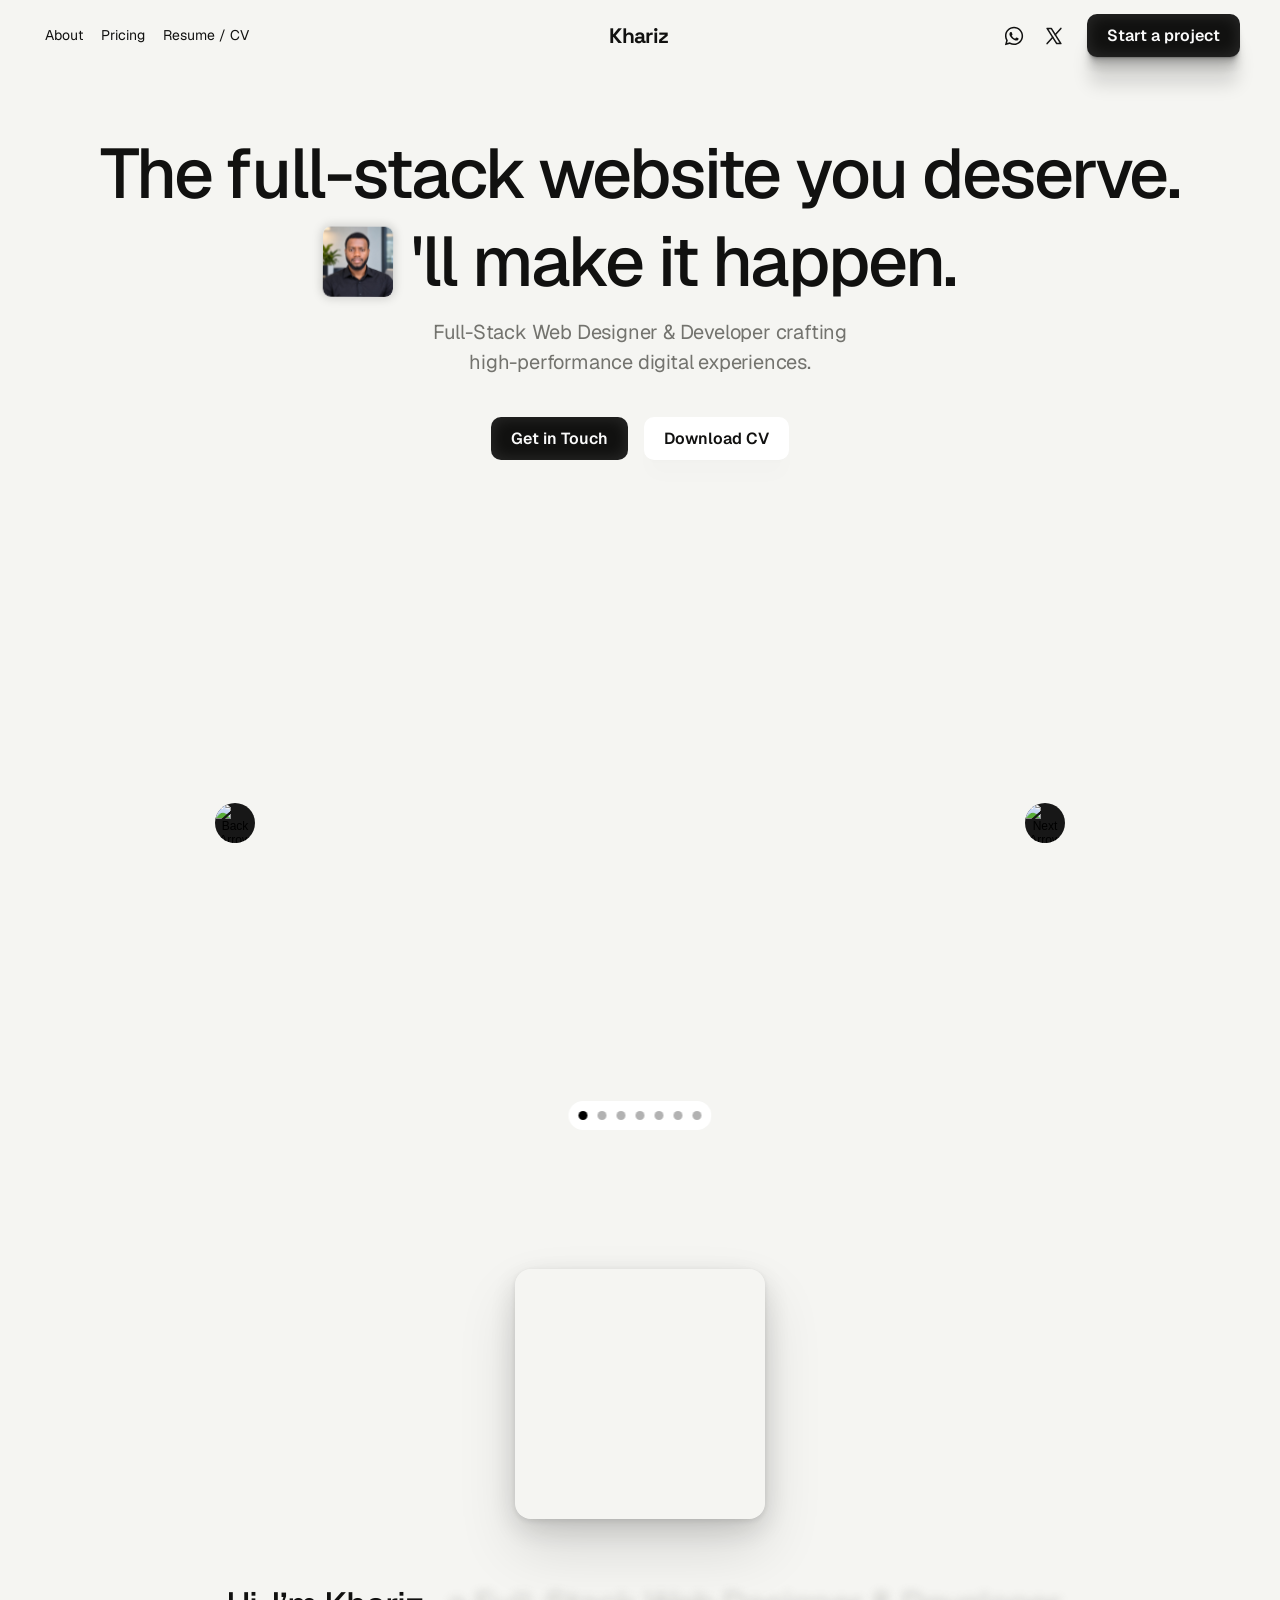
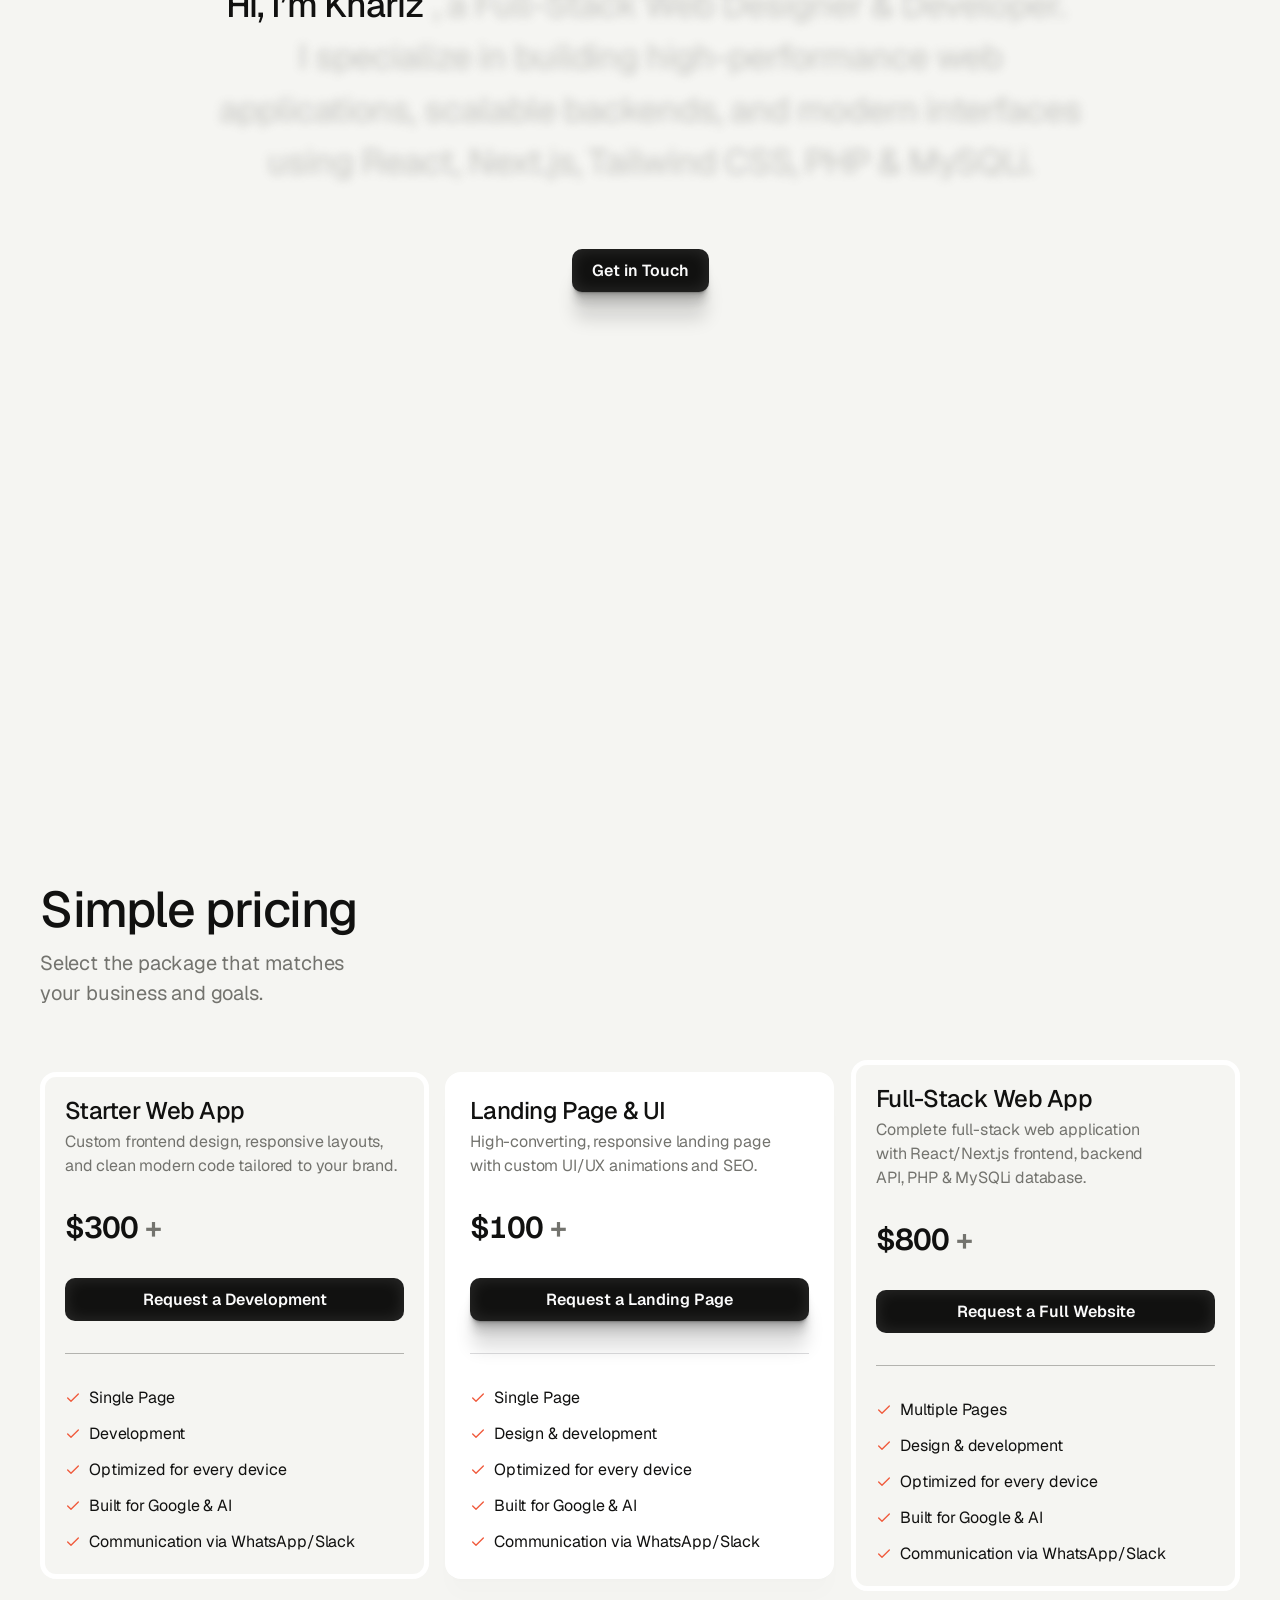
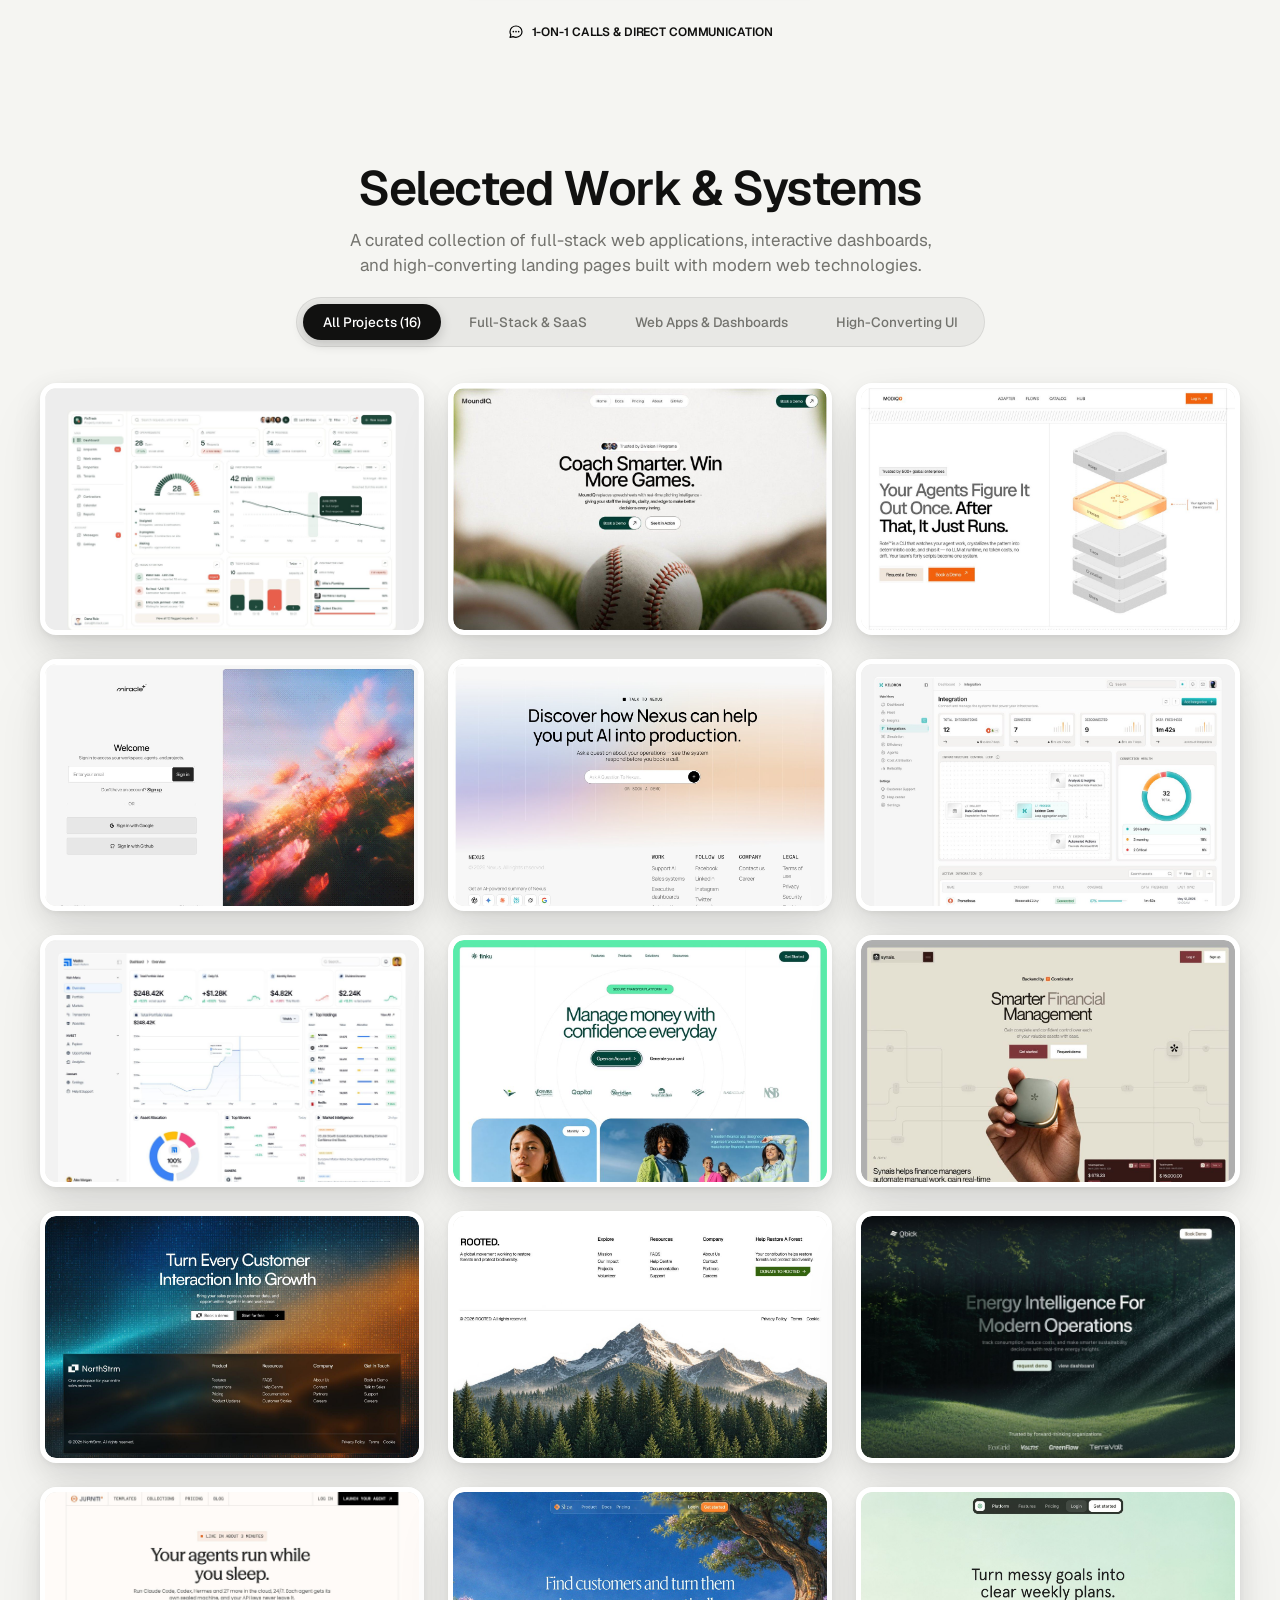
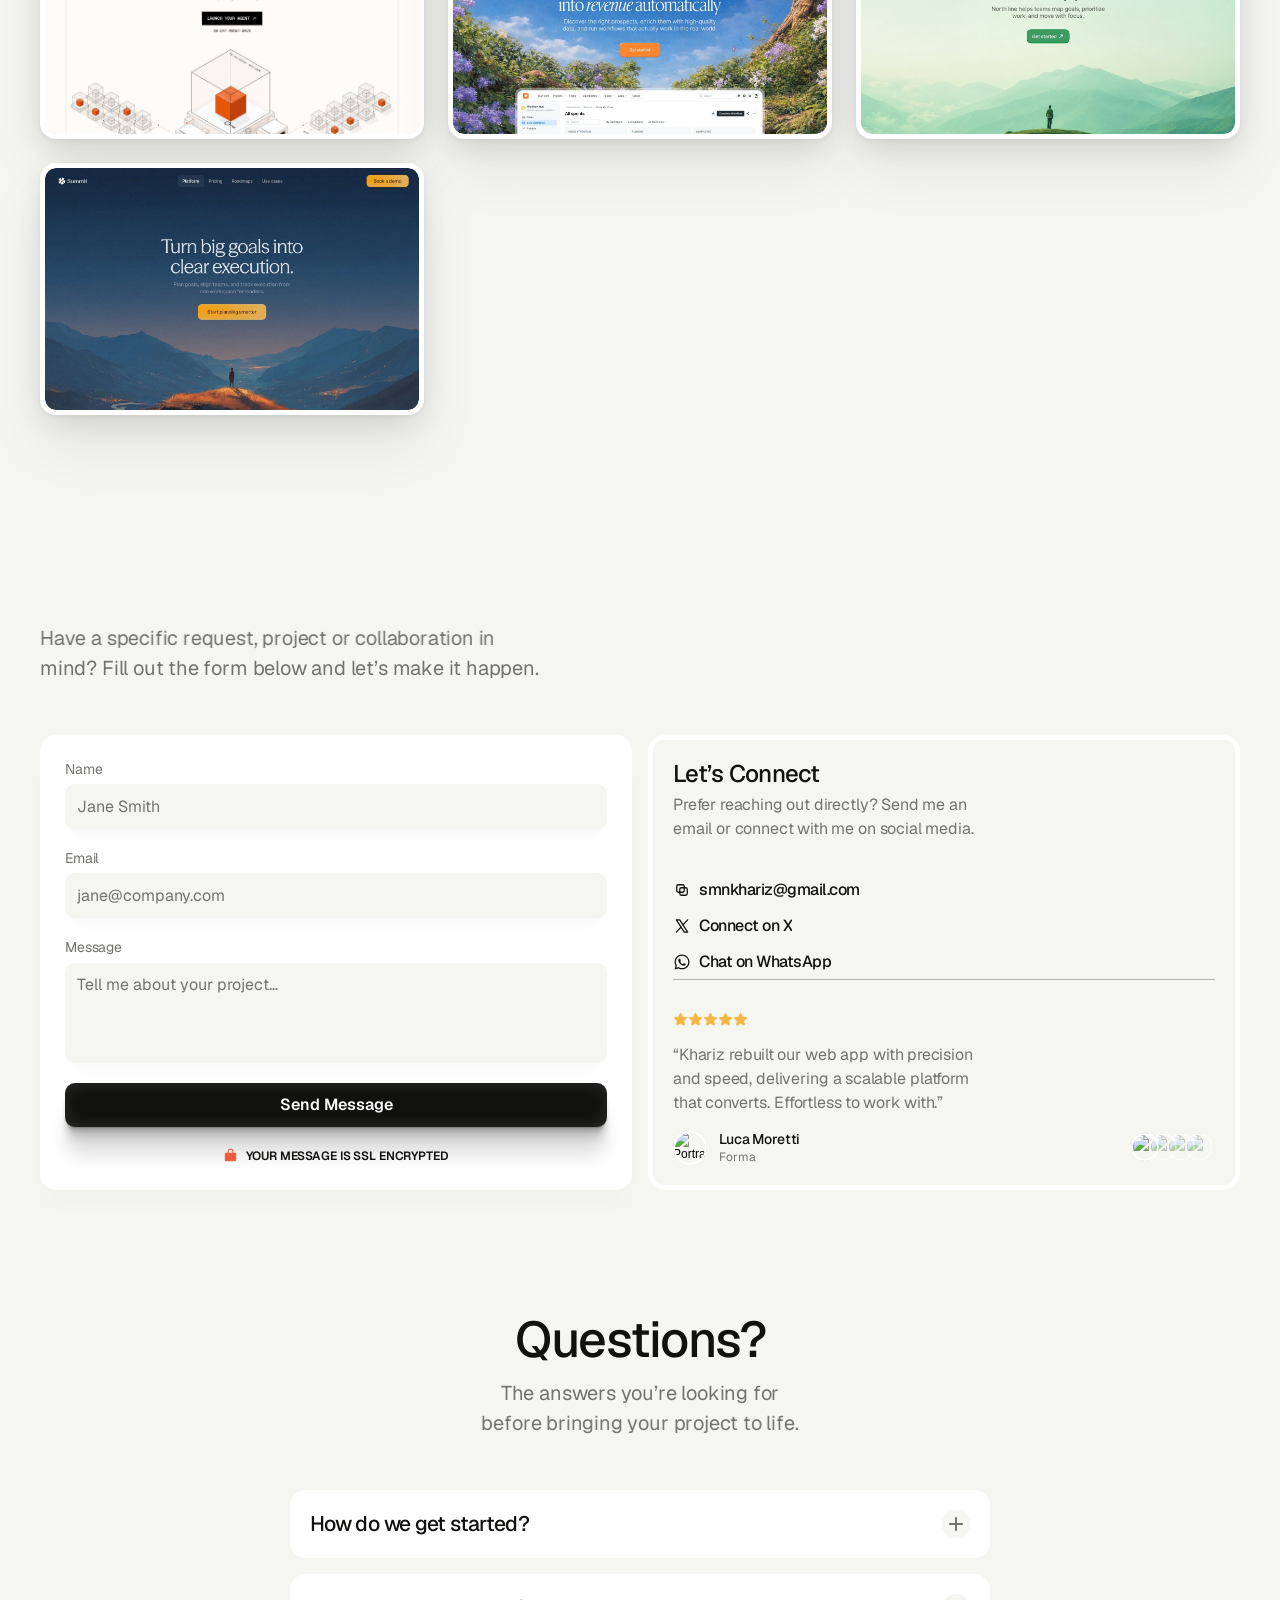
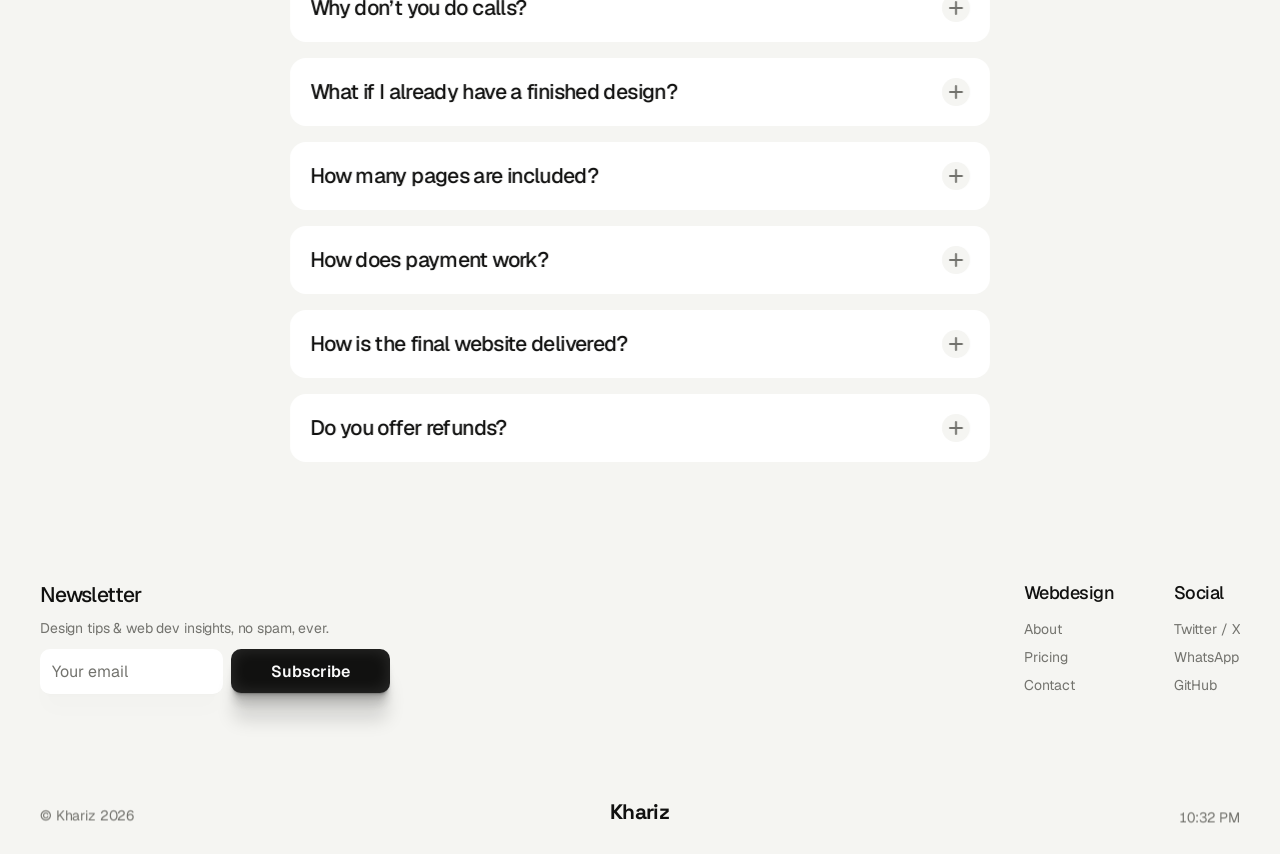
==== index.html @ aac55589 "first commit" ====
<!doctype html>

<!-- Made in Framer · framer.com ✨ -->

<!-- Published Sep 23, 2026, 8:51 PM UTC -->

<html lang="en" data-redirect-timezone="1" dir="ltr">

<head>

	<meta charset="utf-8">

	<meta name="viewport" content="width=device-width">

	<meta name="generator" content="Khariz Portfolio">

	<title>Full-Stack Web Designer &amp; Developer | Khariz</title>

    <link rel="canonical" href="https://khariz.dev/"><meta property="og:url" content="https://khariz.dev/"><meta name="description" content="Full-Stack Web Designer & Developer specializing in React, Next.js, Tailwind CSS, PHP & MySQLi. High-performance web applications and high-converting landing pages.">

    <meta name="framer-search-index" content="./assets/json/searchIndex-mHFibeVqpwba.json">

    <meta name="framer-search-index-fallback" content="./assets/json/searchIndex-3xZsLRuiJIgY.json">

    <link href="./assets/images/khariz/favicon.ico" rel="icon">

    <link href="./assets/images/khariz/favicon.ico" rel="icon">

    <link rel="apple-touch-icon" href="./assets/images/khariz/favicon_512x512.png">

    <!-- Open Graph -->

    <meta property="og:type" content="website">

    <meta property="og:title" content="Full-Stack Web Designer &amp; Developer | Khariz">

    <meta property="og:description" content="Full-Stack Web Designer &amp; Developer specializing in React, Next.js, Tailwind CSS, PHP &amp; MySQLi. High-performance web applications and high-converting landing pages.">

    <meta property="og:image" content="./assets/images/khariz/pfp.png">

    <!-- X -->

    <meta name="twitter:card" content="summary_large_image">

    <meta name="twitter:title" content="Full-Stack Web Designer &amp; Developer | Khariz">

    <meta name="twitter:description" content="Full-Stack Web Designer &amp; Developer specializing in React, Next.js, Tailwind CSS, PHP &amp; MySQLi. High-performance web applications and high-converting landing pages.">

    <meta name="twitter:image" content="./assets/images/khariz/pfp.png">

	

	

	<script>try{if(localStorage.getItem("__framer_force_showing_editorbar_since")){const n=document.createElement("link");n.rel="modulepreload";n.href="./assets/init.mjs";document.head.appendChild(n)}}catch(e){}</script>

	

	<!-- Start of headStart -->

    <!-- Snippet: TTaZMtsPC -->

<meta name="google-site-verification" content="J86d2kyRXOK9vuIJVSPlu_247EM6yenK8UdMlBudGwM">

<!-- SnippetEnd: TTaZMtsPC -->



    <!-- End of headStart -->

	

	<style data-framer-font-css>/* cyrillic-ext */

@font-face {

  font-family: 'Geist';

  font-style: italic;

  font-weight: 400;

  font-display: swap;

  src: url(./assets/fonts/gyB8hwUxId8gMEwZKFqHP7Tc.woff2) format('woff2');

  unicode-range: U+0460-052F, U+1C80-1C8A, U+20B4, U+2DE0-2DFF, U+A640-A69F, U+FE2E-FE2F;

}

/* cyrillic */

@font-face {

  font-family: 'Geist';

  font-style: italic;

  font-weight: 400;

  font-display: swap;

  src: url(./assets/fonts/gyB8hwUxId8gMEwZKFOHP7Tc.woff2) format('woff2');

  unicode-range: U+0301, U+0400-045F, U+0490-0491, U+04B0-04B1, U+2116;

}

/* vietnamese */

@font-face {

  font-family: 'Geist';

  font-style: italic;

  font-weight: 400;

  font-display: swap;

  src: url(./assets/fonts/gyB8hwUxId8gMEwZKFiHP7Tc.woff2) format('woff2');

  unicode-range: U+0102-0103, U+0110-0111, U+0128-0129, U+0168-0169, U+01A0-01A1, U+01AF-01B0, U+0300-0301, U+0303-0304, U+0308-0309, U+0323, U+0329, U+1EA0-1EF9, U+20AB;

}

/* latin-ext */

@font-face {

  font-family: 'Geist';

  font-style: italic;

  font-weight: 400;

  font-display: swap;

  src: url(./assets/fonts/gyB8hwUxId8gMEwZKFmHP7Tc.woff2) format('woff2');

  unicode-range: U+0100-02BA, U+02BD-02C5, U+02C7-02CC, U+02CE-02D7, U+02DD-02FF, U+0304, U+0308, U+0329, U+1D00-1DBF, U+1E00-1E9F, U+1EF2-1EFF, U+2020, U+20A0-20AB, U+20AD-20C0, U+2113, U+2C60-2C7F, U+A720-A7FF;

}

/* latin */

@font-face {

  font-family: 'Geist';

  font-style: italic;

  font-weight: 400;

  font-display: swap;

  src: url(./assets/fonts/gyB8hwUxId8gMEwZKFeHPw.woff2) format('woff2');

  unicode-range: U+0000-00FF, U+0131, U+0152-0153, U+02BB-02BC, U+02C6, U+02DA, U+02DC, U+0304, U+0308, U+0329, U+2000-206F, U+20AC, U+2122, U+2191, U+2193, U+2212, U+2215, U+FEFF, U+FFFD;

}

/* cyrillic-ext */

@font-face {

  font-family: 'Geist';

  font-style: italic;

  font-weight: 600;

  font-display: swap;

  src: url(./assets/fonts/gyB8hwUxId8gMEwZKFqHP7Tc.woff2) format('woff2');

  unicode-range: U+0460-052F, U+1C80-1C8A, U+20B4, U+2DE0-2DFF, U+A640-A69F, U+FE2E-FE2F;

}

/* cyrillic */

@font-face {

  font-family: 'Geist';

  font-style: italic;

  font-weight: 600;

  font-display: swap;

  src: url(./assets/fonts/gyB8hwUxId8gMEwZKFOHP7Tc.woff2) format('woff2');

  unicode-range: U+0301, U+0400-045F, U+0490-0491, U+04B0-04B1, U+2116;

}

/* vietnamese */

@font-face {

  font-family: 'Geist';

  font-style: italic;

  font-weight: 600;

  font-display: swap;

  src: url(./assets/fonts/gyB8hwUxId8gMEwZKFiHP7Tc.woff2) format('woff2');

  unicode-range: U+0102-0103, U+0110-0111, U+0128-0129, U+0168-0169, U+01A0-01A1, U+01AF-01B0, U+0300-0301, U+0303-0304, U+0308-0309, U+0323, U+0329, U+1EA0-1EF9, U+20AB;

}

/* latin-ext */

@font-face {

  font-family: 'Geist';

  font-style: italic;

  font-weight: 600;

  font-display: swap;

  src: url(./assets/fonts/gyB8hwUxId8gMEwZKFmHP7Tc.woff2) format('woff2');

  unicode-range: U+0100-02BA, U+02BD-02C5, U+02C7-02CC, U+02CE-02D7, U+02DD-02FF, U+0304, U+0308, U+0329, U+1D00-1DBF, U+1E00-1E9F, U+1EF2-1EFF, U+2020, U+20A0-20AB, U+20AD-20C0, U+2113, U+2C60-2C7F, U+A720-A7FF;

}

/* latin */

@font-face {

  font-family: 'Geist';

  font-style: italic;

  font-weight: 600;

  font-display: swap;

  src: url(./assets/fonts/gyB8hwUxId8gMEwZKFeHPw.woff2) format('woff2');

  unicode-range: U+0000-00FF, U+0131, U+0152-0153, U+02BB-02BC, U+02C6, U+02DA, U+02DC, U+0304, U+0308, U+0329, U+2000-206F, U+20AC, U+2122, U+2191, U+2193, U+2212, U+2215, U+FEFF, U+FFFD;

}

/* cyrillic-ext */

@font-face {

  font-family: 'Geist';

  font-style: normal;

  font-weight: 400;

  font-display: swap;

  src: url(./assets/fonts/gyByhwUxId8gMEwRGFWfOw.woff2) format('woff2');

  unicode-range: U+0460-052F, U+1C80-1C8A, U+20B4, U+2DE0-2DFF, U+A640-A69F, U+FE2E-FE2F;

}

/* cyrillic */

@font-face {

  font-family: 'Geist';

  font-style: normal;

  font-weight: 400;

  font-display: swap;

  src: url(./assets/fonts/gyByhwUxId8gMEwYGFWfOw.woff2) format('woff2');

  unicode-range: U+0301, U+0400-045F, U+0490-0491, U+04B0-04B1, U+2116;

}

/* vietnamese */

@font-face {

  font-family: 'Geist';

  font-style: normal;

  font-weight: 400;

  font-display: swap;

  src: url(./assets/fonts/gyByhwUxId8gMEwTGFWfOw.woff2) format('woff2');

  unicode-range: U+0102-0103, U+0110-0111, U+0128-0129, U+0168-0169, U+01A0-01A1, U+01AF-01B0, U+0300-0301, U+0303-0304, U+0308-0309, U+0323, U+0329, U+1EA0-1EF9, U+20AB;

}

/* latin-ext */

@font-face {

  font-family: 'Geist';

  font-style: normal;

  font-weight: 400;

  font-display: swap;

  src: url(./assets/fonts/gyByhwUxId8gMEwSGFWfOw.woff2) format('woff2');

  unicode-range: U+0100-02BA, U+02BD-02C5, U+02C7-02CC, U+02CE-02D7, U+02DD-02FF, U+0304, U+0308, U+0329, U+1D00-1DBF, U+1E00-1E9F, U+1EF2-1EFF, U+2020, U+20A0-20AB, U+20AD-20C0, U+2113, U+2C60-2C7F, U+A720-A7FF;

}

/* latin */

@font-face {

  font-family: 'Geist';

  font-style: normal;

  font-weight: 400;

  font-display: swap;

  src: url(./assets/fonts/gyByhwUxId8gMEwcGFU.woff2) format('woff2');

  unicode-range: U+0000-00FF, U+0131, U+0152-0153, U+02BB-02BC, U+02C6, U+02DA, U+02DC, U+0304, U+0308, U+0329, U+2000-206F, U+20AC, U+2122, U+2191, U+2193, U+2212, U+2215, U+FEFF, U+FFFD;

}

/* cyrillic-ext */

@font-face {

  font-family: 'Geist';

  font-style: normal;

  font-weight: 600;

  font-display: swap;

  src: url(./assets/fonts/gyByhwUxId8gMEwRGFWfOw.woff2) format('woff2');

  unicode-range: U+0460-052F, U+1C80-1C8A, U+20B4, U+2DE0-2DFF, U+A640-A69F, U+FE2E-FE2F;

}

/* cyrillic */

@font-face {

  font-family: 'Geist';

  font-style: normal;

  font-weight: 600;

  font-display: swap;

  src: url(./assets/fonts/gyByhwUxId8gMEwYGFWfOw.woff2) format('woff2');

  unicode-range: U+0301, U+0400-045F, U+0490-0491, U+04B0-04B1, U+2116;

}

/* vietnamese */

@font-face {

  font-family: 'Geist';

  font-style: normal;

  font-weight: 600;

  font-display: swap;

  src: url(./assets/fonts/gyByhwUxId8gMEwTGFWfOw.woff2) format('woff2');

  unicode-range: U+0102-0103, U+0110-0111, U+0128-0129, U+0168-0169, U+01A0-01A1, U+01AF-01B0, U+0300-0301, U+0303-0304, U+0308-0309, U+0323, U+0329, U+1EA0-1EF9, U+20AB;

}

/* latin-ext */

@font-face {

  font-family: 'Geist';

  font-style: normal;

  font-weight: 600;

  font-display: swap;

  src: url(./assets/fonts/gyByhwUxId8gMEwSGFWfOw.woff2) format('woff2');

  unicode-range: U+0100-02BA, U+02BD-02C5, U+02C7-02CC, U+02CE-02D7, U+02DD-02FF, U+0304, U+0308, U+0329, U+1D00-1DBF, U+1E00-1E9F, U+1EF2-1EFF, U+2020, U+20A0-20AB, U+20AD-20C0, U+2113, U+2C60-2C7F, U+A720-A7FF;

}

/* latin */

@font-face {

  font-family: 'Geist';

  font-style: normal;

  font-weight: 600;

  font-display: swap;

  src: url(./assets/fonts/gyByhwUxId8gMEwcGFU.woff2) format('woff2');

  unicode-range: U+0000-00FF, U+0131, U+0152-0153, U+02BB-02BC, U+02C6, U+02DA, U+02DC, U+0304, U+0308, U+0329, U+2000-206F, U+20AC, U+2122, U+2191, U+2193, U+2212, U+2215, U+FEFF, U+FFFD;

}

/* cyrillic-ext */

@font-face {

  font-family: 'Geist';

  font-style: italic;

  font-weight: 900;

  src: url(./assets/fonts/gyBjhwUxId8gMEwZAluvzlxA9ojEVKB52anV41AttA.woff2) format('woff2');

  unicode-range: U+0460-052F, U+1C80-1C8A, U+20B4, U+2DE0-2DFF, U+A640-A69F, U+FE2E-FE2F;

}

/* cyrillic */

@font-face {

  font-family: 'Geist';

  font-style: italic;

  font-weight: 900;

  src: url(./assets/fonts/gyBjhwUxId8gMEwZAluvzlxA9ojEVKB52anc41AttA.woff2) format('woff2');

  unicode-range: U+0301, U+0400-045F, U+0490-0491, U+04B0-04B1, U+2116;

}

/* vietnamese */

@font-face {

  font-family: 'Geist';

  font-style: italic;

  font-weight: 900;

  src: url(./assets/fonts/gyBjhwUxId8gMEwZAluvzlxA9ojEVKB52anX41AttA.woff2) format('woff2');

  unicode-range: U+0102-0103, U+0110-0111, U+0128-0129, U+0168-0169, U+01A0-01A1, U+01AF-01B0, U+0300-0301, U+0303-0304, U+0308-0309, U+0323, U+0329, U+1EA0-1EF9, U+20AB;

}

/* latin-ext */

@font-face {

  font-family: 'Geist';

  font-style: italic;

  font-weight: 900;

  src: url(./assets/fonts/gyBjhwUxId8gMEwZAluvzlxA9ojEVKB52anW41AttA.woff2) format('woff2');

  unicode-range: U+0100-02BA, U+02BD-02C5, U+02C7-02CC, U+02CE-02D7, U+02DD-02FF, U+0304, U+0308, U+0329, U+1D00-1DBF, U+1E00-1E9F, U+1EF2-1EFF, U+2020, U+20A0-20AB, U+20AD-20C0, U+2113, U+2C60-2C7F, U+A720-A7FF;

}

/* latin */

@font-face {

  font-family: 'Geist';

  font-style: italic;

  font-weight: 900;

  src: url(./assets/fonts/gyBjhwUxId8gMEwZAluvzlxA9ojEVKB52anY41A.woff2) format('woff2');

  unicode-range: U+0000-00FF, U+0131, U+0152-0153, U+02BB-02BC, U+02C6, U+02DA, U+02DC, U+0304, U+0308, U+0329, U+2000-206F, U+20AC, U+2122, U+2191, U+2193, U+2212, U+2215, U+FEFF, U+FFFD;

}

/* cyrillic-ext */

@font-face {

  font-family: 'Geist';

  font-style: normal;

  font-weight: 900;

  src: url(./assets/fonts/gyBhhwUxId8gMGYQMKR3pzfaWI_RNeQIl5na-1Q.woff2) format('woff2');

  unicode-range: U+0460-052F, U+1C80-1C8A, U+20B4, U+2DE0-2DFF, U+A640-A69F, U+FE2E-FE2F;

}

/* cyrillic */

@font-face {

  font-family: 'Geist';

  font-style: normal;

  font-weight: 900;

  src: url(./assets/fonts/gyBhhwUxId8gMGYQMKR3pzfaWI_RNeQInpna-1Q.woff2) format('woff2');

  unicode-range: U+0301, U+0400-045F, U+0490-0491, U+04B0-04B1, U+2116;

}

/* vietnamese */

@font-face {

  font-family: 'Geist';

  font-style: normal;

  font-weight: 900;

  src: url(./assets/fonts/gyBhhwUxId8gMGYQMKR3pzfaWI_RNeQIlZna-1Q.woff2) format('woff2');

  unicode-range: U+0102-0103, U+0110-0111, U+0128-0129, U+0168-0169, U+01A0-01A1, U+01AF-01B0, U+0300-0301, U+0303-0304, U+0308-0309, U+0323, U+0329, U+1EA0-1EF9, U+20AB;

}

/* latin-ext */

@font-face {

  font-family: 'Geist';

  font-style: normal;

  font-weight: 900;

  src: url(./assets/fonts/gyBhhwUxId8gMGYQMKR3pzfaWI_RNeQIlJna-1Q.woff2) format('woff2');

  unicode-range: U+0100-02BA, U+02BD-02C5, U+02C7-02CC, U+02CE-02D7, U+02DD-02FF, U+0304, U+0308, U+0329, U+1D00-1DBF, U+1E00-1E9F, U+1EF2-1EFF, U+2020, U+20A0-20AB, U+20AD-20C0, U+2113, U+2C60-2C7F, U+A720-A7FF;

}

/* latin */

@font-face {

  font-family: 'Geist';

  font-style: normal;

  font-weight: 900;

  src: url(./assets/fonts/gyBhhwUxId8gMGYQMKR3pzfaWI_RNeQImpna.woff2) format('woff2');

  unicode-range: U+0000-00FF, U+0131, U+0152-0153, U+02BB-02BC, U+02C6, U+02DA, U+02DC, U+0304, U+0308, U+0329, U+2000-206F, U+20AC, U+2122, U+2191, U+2193, U+2212, U+2215, U+FEFF, U+FFFD;

}



@font-face { font-family: "Geist"; src: url("./assets/fonts/gyBhhwUxId8gMGYQMKR3pzfaWI_RruM4mJPby1QNtA.woff2"); font-display: swap; font-style: normal; font-weight: 500 }

@font-face { font-family: "Geist"; src: url("./assets/fonts/gyBhhwUxId8gMGYQMKR3pzfaWI_Re-Q4mJPby1QNtA.woff2"); font-display: swap; font-style: normal; font-weight: 700 }

@font-face { font-family: "Geist"; src: url("./assets/fonts/gyBjhwUxId8gMEwZAluvzlxA9ojEVKA32Zna6VEdtKCL.woff2"); font-display: swap; font-style: italic; font-weight: 700 }

@font-face { font-family: "Geist"; src: url("./assets/fonts/gyBjhwUxId8gMEwZAluvzlxA9ojEVKDi3pna6VEdtKCL.woff2"); font-display: swap; font-style: italic; font-weight: 500 }

@font-face { font-family: "Inter"; src: url("./assets/fonts/5vvr9Vy74if2I6bQbJvbw7SY1pQ.woff2"); font-display: swap; font-style: normal; font-weight: 400; unicode-range: U+0460-052F, U+1C80-1C88, U+20B4, U+2DE0-2DFF, U+A640-A69F, U+FE2E-FE2F }

@font-face { font-family: "Inter"; src: url("./assets/fonts/EOr0mi4hNtlgWNn9if640EZzXCo.woff2"); font-display: swap; font-style: normal; font-weight: 400; unicode-range: U+0301, U+0400-045F, U+0490-0491, U+04B0-04B1, U+2116 }

@font-face { font-family: "Inter"; src: url("./assets/fonts/Y9k9QrlZAqio88Klkmbd8VoMQc.woff2"); font-display: swap; font-style: normal; font-weight: 400; unicode-range: U+1F00-1FFF }

@font-face { font-family: "Inter"; src: url("./assets/fonts/OYrD2tBIBPvoJXiIHnLoOXnY9M.woff2"); font-display: swap; font-style: normal; font-weight: 400; unicode-range: U+0370-03FF }

@font-face { font-family: "Inter"; src: url("./assets/fonts/JeYwfuaPfZHQhEG8U5gtPDZ7WQ.woff2"); font-display: swap; font-style: normal; font-weight: 400; unicode-range: U+0100-024F, U+0259, U+1E00-1EFF, U+2020, U+20A0-20AB, U+20AD-20CF, U+2113, U+2C60-2C7F, U+A720-A7FF }

@font-face { font-family: "Inter"; src: url("./assets/fonts/GrgcKwrN6d3Uz8EwcLHZxwEfC4.woff2"); font-display: swap; font-style: normal; font-weight: 400; unicode-range: U+0000-00FF, U+0131, U+0152-0153, U+02BB-02BC, U+02C6, U+02DA, U+02DC, U+2000-206F, U+2070, U+2074-207E, U+2080-208E, U+20AC, U+2122, U+2191, U+2193, U+2212, U+2215, U+FEFF, U+FFFD }

@font-face { font-family: "Inter"; src: url("./assets/fonts/b6Y37FthZeALduNqHicBT6FutY.woff2"); font-display: swap; font-style: normal; font-weight: 400; unicode-range: U+0102-0103, U+0110-0111, U+0128-0129, U+0168-0169, U+01A0-01A1, U+01AF-01B0, U+1EA0-1EF9, U+20AB }

@font-face { font-family: "Inter"; src: url("./assets/fonts/5A3Ce6C9YYmCjpQx9M4inSaKU.woff2"); font-display: swap; font-style: normal; font-weight: 500; unicode-range: U+0460-052F, U+1C80-1C88, U+20B4, U+2DE0-2DFF, U+A640-A69F, U+FE2E-FE2F }

@font-face { font-family: "Inter"; src: url("./assets/fonts/Qx95Xyt0Ka3SGhinnbXIGpEIyP4.woff2"); font-display: swap; font-style: normal; font-weight: 500; unicode-range: U+0301, U+0400-045F, U+0490-0491, U+04B0-04B1, U+2116 }

@font-face { font-family: "Inter"; src: url("./assets/fonts/6mJuEAguuIuMog10gGvH5d3cl8.woff2"); font-display: swap; font-style: normal; font-weight: 500; unicode-range: U+1F00-1FFF }

@font-face { font-family: "Inter"; src: url("./assets/fonts/xYYWaj7wCU5zSQH0eXvSaS19wo.woff2"); font-display: swap; font-style: normal; font-weight: 500; unicode-range: U+0370-03FF }

@font-face { font-family: "Inter"; src: url("./assets/fonts/otTaNuNpVK4RbdlT7zDDdKvQBA.woff2"); font-display: swap; font-style: normal; font-weight: 500; unicode-range: U+0100-024F, U+0259, U+1E00-1EFF, U+2020, U+20A0-20AB, U+20AD-20CF, U+2113, U+2C60-2C7F, U+A720-A7FF }

@font-face { font-family: "Inter"; src: url("./assets/fonts/UjlFhCnUjxhNfep4oYBPqnEssyo.woff2"); font-display: swap; font-style: normal; font-weight: 500; unicode-range: U+0000-00FF, U+0131, U+0152-0153, U+02BB-02BC, U+02C6, U+02DA, U+02DC, U+2000-206F, U+2070, U+2074-207E, U+2080-208E, U+20AC, U+2122, U+2191, U+2193, U+2212, U+2215, U+FEFF, U+FFFD }

@font-face { font-family: "Inter"; src: url("./assets/fonts/DolVirEGb34pEXEp8t8FQBSK4.woff2"); font-display: swap; font-style: normal; font-weight: 500; unicode-range: U+0102-0103, U+0110-0111, U+0128-0129, U+0168-0169, U+01A0-01A1, U+01AF-01B0, U+1EA0-1EF9, U+20AB }

@font-face { font-family: "Inter Variable"; src: url("./assets/fonts/FMAZXZOvzvP9daUF2pk7jeNQE.woff2"); font-display: swap; font-style: italic; font-weight: 400; unicode-range: U+0460-052F, U+1C80-1C88, U+20B4, U+2DE0-2DFF, U+A640-A69F, U+FE2E-FE2F }

@font-face { font-family: "Inter Variable"; src: url("./assets/fonts/XRXDXcGEcHEhj5vRoCcaNzLUII.woff2"); font-display: swap; font-style: italic; font-weight: 400; unicode-range: U+0301, U+0400-045F, U+0490-0491, U+04B0-04B1, U+2116 }

@font-face { font-family: "Inter Variable"; src: url("./assets/fonts/WL8JiibS9vHU7Cb3NGaJKioRjQ.woff2"); font-display: swap; font-style: italic; font-weight: 400; unicode-range: U+1F00-1FFF }

@font-face { font-family: "Inter Variable"; src: url("./assets/fonts/LfqxQLLXCFxnUuZS8fkv9AT0uI.woff2"); font-display: swap; font-style: italic; font-weight: 400; unicode-range: U+0370-03FF }

@font-face { font-family: "Inter Variable"; src: url("./assets/fonts/3IqofWpyruZr7Qc3kaedPmw7o.woff2"); font-display: swap; font-style: italic; font-weight: 400; unicode-range: U+0100-024F, U+0259, U+1E00-1EFF, U+2020, U+20A0-20AB, U+20AD-20CF, U+2113, U+2C60-2C7F, U+A720-A7FF }

@font-face { font-family: "Inter Variable"; src: url("./assets/fonts/N9O1YBTY0ROZrE0GiMsoMSyPbQ.woff2"); font-display: swap; font-style: italic; font-weight: 400; unicode-range: U+0000-00FF, U+0131, U+0152-0153, U+02BB-02BC, U+02C6, U+02DA, U+02DC, U+2000-206F, U+2070, U+2074-207E, U+2080-208E, U+20AC, U+2122, U+2191, U+2193, U+2212, U+2215, U+FEFF, U+FFFD }

@font-face { font-family: "Inter Variable"; src: url("./assets/fonts/Qpek1Wzh1dJ3f8j88Vebg4yC92w.woff2"); font-display: swap; font-style: italic; font-weight: 400; unicode-range: U+0102-0103, U+0110-0111, U+0128-0129, U+0168-0169, U+01A0-01A1, U+01AF-01B0, U+1EA0-1EF9, U+20AB }

@font-face { font-family: "Inter"; src: url("./assets/fonts/DpPBYI0sL4fYLgAkX8KXOPVt7c.woff2"); font-display: swap; font-style: normal; font-weight: 700; unicode-range: U+0460-052F, U+1C80-1C88, U+20B4, U+2DE0-2DFF, U+A640-A69F, U+FE2E-FE2F }

@font-face { font-family: "Inter"; src: url("./assets/fonts/4RAEQdEOrcnDkhHiiCbJOw92Lk.woff2"); font-display: swap; font-style: normal; font-weight: 700; unicode-range: U+0301, U+0400-045F, U+0490-0491, U+04B0-04B1, U+2116 }

@font-face { font-family: "Inter"; src: url("./assets/fonts/1K3W8DizY3v4emK8Mb08YHxTbs.woff2"); font-display: swap; font-style: normal; font-weight: 700; unicode-range: U+1F00-1FFF }

@font-face { font-family: "Inter"; src: url("./assets/fonts/tUSCtfYVM1I1IchuyCwz9gDdQ.woff2"); font-display: swap; font-style: normal; font-weight: 700; unicode-range: U+0370-03FF }

@font-face { font-family: "Inter"; src: url("./assets/fonts/VgYFWiwsAC5OYxAycRXXvhze58.woff2"); font-display: swap; font-style: normal; font-weight: 700; unicode-range: U+0100-024F, U+0259, U+1E00-1EFF, U+2020, U+20A0-20AB, U+20AD-20CF, U+2113, U+2C60-2C7F, U+A720-A7FF }

@font-face { font-family: "Inter"; src: url("./assets/fonts/syRNPWzAMIrcJ3wIlPIP43KjQs.woff2"); font-display: swap; font-style: normal; font-weight: 700; unicode-range: U+0000-00FF, U+0131, U+0152-0153, U+02BB-02BC, U+02C6, U+02DA, U+02DC, U+2000-206F, U+2070, U+2074-207E, U+2080-208E, U+20AC, U+2122, U+2191, U+2193, U+2212, U+2215, U+FEFF, U+FFFD }

@font-face { font-family: "Inter"; src: url("./assets/fonts/GIryZETIX4IFypco5pYZONKhJIo.woff2"); font-display: swap; font-style: normal; font-weight: 700; unicode-range: U+0102-0103, U+0110-0111, U+0128-0129, U+0168-0169, U+01A0-01A1, U+01AF-01B0, U+1EA0-1EF9, U+20AB }

@font-face { font-family: "Inter"; src: url("./assets/fonts/H89BbHkbHDzlxZzxi8uPzTsp90.woff2"); font-display: swap; font-style: italic; font-weight: 700; unicode-range: U+0460-052F, U+1C80-1C88, U+20B4, U+2DE0-2DFF, U+A640-A69F, U+FE2E-FE2F }

@font-face { font-family: "Inter"; src: url("./assets/fonts/u6gJwDuwB143kpNK1T1MDKDWkMc.woff2"); font-display: swap; font-style: italic; font-weight: 700; unicode-range: U+0301, U+0400-045F, U+0490-0491, U+04B0-04B1, U+2116 }

@font-face { font-family: "Inter"; src: url("./assets/fonts/43sJ6MfOPh1LCJt46OvyDuSbA6o.woff2"); font-display: swap; font-style: italic; font-weight: 700; unicode-range: U+1F00-1FFF }

@font-face { font-family: "Inter"; src: url("./assets/fonts/wccHG0r4gBDAIRhfHiOlq6oEkqw.woff2"); font-display: swap; font-style: italic; font-weight: 700; unicode-range: U+0370-03FF }

@font-face { font-family: "Inter"; src: url("./assets/fonts/WZ367JPwf9bRW6LdTHN8rXgSjw.woff2"); font-display: swap; font-style: italic; font-weight: 700; unicode-range: U+0100-024F, U+0259, U+1E00-1EFF, U+2020, U+20A0-20AB, U+20AD-20CF, U+2113, U+2C60-2C7F, U+A720-A7FF }

@font-face { font-family: "Inter"; src: url("./assets/fonts/ia3uin3hQWqDrVloC1zEtYHWw.woff2"); font-display: swap; font-style: italic; font-weight: 700; unicode-range: U+0000-00FF, U+0131, U+0152-0153, U+02BB-02BC, U+02C6, U+02DA, U+02DC, U+2000-206F, U+2070, U+2074-207E, U+2080-208E, U+20AC, U+2122, U+2191, U+2193, U+2212, U+2215, U+FEFF, U+FFFD }

@font-face { font-family: "Inter"; src: url("./assets/fonts/2A4Xx7CngadFGlVV4xrO06OBHY.woff2"); font-display: swap; font-style: italic; font-weight: 700; unicode-range: U+0102-0103, U+0110-0111, U+0128-0129, U+0168-0169, U+01A0-01A1, U+01AF-01B0, U+1EA0-1EF9, U+20AB }

@font-face { font-family: "Inter"; src: url("./assets/fonts/CfMzU8w2e7tHgF4T4rATMPuWosA.woff2"); font-display: swap; font-style: italic; font-weight: 400; unicode-range: U+0460-052F, U+1C80-1C88, U+20B4, U+2DE0-2DFF, U+A640-A69F, U+FE2E-FE2F }

@font-face { font-family: "Inter"; src: url("./assets/fonts/867QObYax8ANsfX4TGEVU9YiCM.woff2"); font-display: swap; font-style: italic; font-weight: 400; unicode-range: U+0301, U+0400-045F, U+0490-0491, U+04B0-04B1, U+2116 }

@font-face { font-family: "Inter"; src: url("./assets/fonts/Oyn2ZbENFdnW7mt2Lzjk1h9Zb9k.woff2"); font-display: swap; font-style: italic; font-weight: 400; unicode-range: U+1F00-1FFF }

@font-face { font-family: "Inter"; src: url("./assets/fonts/cdAe8hgZ1cMyLu9g005pAW3xMo.woff2"); font-display: swap; font-style: italic; font-weight: 400; unicode-range: U+0370-03FF }

@font-face { font-family: "Inter"; src: url("./assets/fonts/DOfvtmE1UplCq161m6Hj8CSQYg.woff2"); font-display: swap; font-style: italic; font-weight: 400; unicode-range: U+0100-024F, U+0259, U+1E00-1EFF, U+2020, U+20A0-20AB, U+20AD-20CF, U+2113, U+2C60-2C7F, U+A720-A7FF }

@font-face { font-family: "Inter"; src: url("./assets/fonts/pKRFNWFoZl77qYCAIp84lN1h944.woff2"); font-display: swap; font-style: italic; font-weight: 400; unicode-range: U+0000-00FF, U+0131, U+0152-0153, U+02BB-02BC, U+02C6, U+02DA, U+02DC, U+2000-206F, U+2070, U+2074-207E, U+2080-208E, U+20AC, U+2122, U+2191, U+2193, U+2212, U+2215, U+FEFF, U+FFFD }

@font-face { font-family: "Inter"; src: url("./assets/fonts/tKtBcDnBMevsEEJKdNGhhkLzYo.woff2"); font-display: swap; font-style: italic; font-weight: 400; unicode-range: U+0102-0103, U+0110-0111, U+0128-0129, U+0168-0169, U+01A0-01A1, U+01AF-01B0, U+1EA0-1EF9, U+20AB }

@font-face { font-family: "Geist Placeholder"; src: local("Arial"); ascent-override: 94.56%; descent-override: 27.76%; line-gap-override: 0.00%; size-adjust: 106.28% }

@font-face { font-family: "Inter Placeholder"; src: local("Arial"); ascent-override: 89.79%; descent-override: 22.36%; line-gap-override: 0.00%; size-adjust: 107.89% }

@font-face { font-family: "Inter Variable Placeholder"; src: local("Arial"); ascent-override: 89.79%; descent-override: 22.36%; line-gap-override: 0.00%; size-adjust: 107.89% }</style>

	<link href="https://fonts.gstatic.com" rel="preconnect" crossorigin>

    <link href="https://fonts.gstatic.com" rel="preconnect" crossorigin>

	

	<meta name="robots" content="max-image-preview:large"><style data-framer-breakpoint-css>@media(min-width: 1200px){.hidden-72rtr7{display:none!important}}@media(min-width: 810px) and (max-width: 1199.98px){.hidden-1crqgst{display:none!important}}@media(max-width: 809.98px){.hidden-1wa55qs{display:none!important}}@media(max-width: 809.98px){.hidden-183xdny{display:none!important}}@media(min-width: 810px) and (max-width: 1199.98px){.hidden-blz3iy{display:none!important}}@media(min-width: 1200px){.hidden-mdxz2t{display:none!important}}</style><style data-framer-css-ssr-minified data-framer-components="framer-lib-cursors-host framer-tJR2y framer-cGo9a PropertyOverrides framer-fEj7J framer-lib-combinedCSSRules framer-KLio4 framer-YnhV6 framer-slideshow-component framer-baxgR framer-QYJ03 framer-t65J3 framer-P6jGY framer-BogZJ framer-FCBgc framer-OdrmH framer-lib-form-plain-text-input framer-lib-form-boolean-input framer-xFqyn framer-yafMf framer-ww85R framer-QMsyA framer-0Vxuu framer-DqZHS framer-4rnSx framer-ab47M framer-GEXSi framer-7IWZO framer-HucwV framer-GEFRk framer-VAB8p framer-MZROA framer-EnbI5">html,body,#main{box-sizing:border-box;margin:0;padding:0}:root{-webkit-font-smoothing:antialiased;-moz-osx-font-smoothing:grayscale}*{box-sizing:border-box;-webkit-font-smoothing:inherit}h1,h2,h3,h4,h5,h6,p,figure{margin:0}body,input,textarea,select,button{font-family:sans-serif;font-size:12px}body{--token-6510e50e-f02f-481a-9908-6bd32d8c94ec:#f5f5f2;--token-360e7a9f-1c3f-4207-b20c-b47db9428e33:#fff;--token-31adf499-352a-4206-8797-2d572658ec93:#111110;--token-b1f612e5-8269-4352-9dbf-184947a5d1d0:#f5f5f2;--token-87e51368-19d0-4534-a76f-39c8a58bba3b:#fff;--token-a58dad6b-9ba1-40ae-af36-d1caa38da1bb:#111110;--token-94266e94-d5b5-4766-9ff1-293f92418bbc:#73736e;--token-62a1e93e-aaeb-49ff-b672-d9363ee13db4:#9b9b95;--token-822dc4f3-1aa6-49b1-9407-a5ac5d85d8e7:#e4e4df;--token-23658d5e-d41f-4f46-832d-ebc7943839bb:#ecece7;--token-cb1826ba-af99-45be-add1-2c60f4b0916c:#5f61f6;--token-d47256cf-7a26-416a-b172-076e377e93a2:#fff;--token-b2c74e9e-09c6-4c18-ac5f-277bbf7e949f:#f05a3c;--token-5fc4d865-a493-4926-93d1-0249cb0fbf6b:#6c72f6;--token-cf60c829-1f4d-48f7-b0ad-200fa1e178cb:#5f79a8;--token-8feef8fd-5bcc-48ab-b2a5-b5c26e1ec6a3:#6e8fb0;--token-4f8d7f82-e6bb-48d3-be42-1b6e9608bd7d:#4d63d8;--token-fd3a0def-5a9d-4eda-82e2-17b56b8f319e:#567089;--token-a5aa4fa6-5b70-4ab6-acb6-67429b6422b7:#f4b740;--token-720a1b81-3055-49cf-8a50-4dbb057fcd80:#3a7653;--token-6be17f70-5579-464e-98ef-8cfa2c9e352e:#fafafa;--token-ff580e80-7382-4f17-ae18-24f9b2b6f342:#b4b4b8;--token-ac2cedf8-b4cf-4b56-aeeb-5710bd8ca60c:#171717;--token-f15189a9-06bc-4171-8916-875e2d76fccb:#ffe6dd;--token-7ec295ff-372d-4050-ba2a-d52f68680193:#ffddd0;--framer-will-change-override:none}@supports (background:-webkit-named-image(i)) and (not (grid-template-rows:subgrid)){body{--framer-will-change-override:transform}}@supports (background:-webkit-named-image(i)) and (not (position-area:top right)){body{--framer-will-change-filter-override:filter}}[data-framer-component-type=Text] div div span,[data-framer-component-type=Text] a div span,[data-framer-component-type=Text] span span span,[data-framer-component-type=Text] p span span,[data-framer-component-type=Text] h1 span span,[data-framer-component-type=Text] h2 span span,[data-framer-component-type=Text] h3 span span,[data-framer-component-type=Text] h4 span span,[data-framer-component-type=Text] h5 span span,[data-framer-component-type=Text] h6 span span,[data-framer-component-type=Text] a{font-family:var(--font-family);font-style:var(--font-style);font-weight:min(calc(var(--framer-font-weight-increase,0) + var(--font-weight,400)), 900);color:var(--text-color);letter-spacing:var(--letter-spacing);font-size:var(--font-size);text-transform:var(--text-transform);--text-decoration:var(--framer-text-decoration-style,solid) var(--framer-text-decoration,none) var(--framer-text-decoration-color,currentcolor) var(--framer-text-decoration-thickness,auto);--text-decoration-skip-ink:var(--framer-text-decoration-skip-ink);--text-underline-offset:var(--framer-text-decoration-offset);line-height:var(--line-height);--font-family:var(--framer-font-family);--font-style:var(--framer-font-style);--font-weight:var(--framer-font-weight);--text-color:var(--framer-text-color);--letter-spacing:var(--framer-letter-spacing);--font-size:var(--framer-font-size);--text-transform:var(--framer-text-transform);--line-height:var(--framer-line-height)}@supports not (color:color(display-p3 1 1 1)){p.framer-text,div.framer-text,h1.framer-text,h2.framer-text,h3.framer-text,h4.framer-text,h5.framer-text,h6.framer-text,li.framer-text,ol.framer-text,ul.framer-text,span.framer-text:not([data-text-fill]){color:var(--framer-blockquote-text-color-rgb,var(--framer-blockquote-text-color,var(--framer-text-color-rgb,var(--framer-text-color,#000))));-webkit-text-stroke-color:var(--framer-text-stroke-color-rgb,var(--framer-text-stroke-color,initial))}mark.framer-text{background-color:var(--framer-blockquote-text-background-color-rgb,var(--framer-blockquote-text-background-color,var(--framer-text-background-color-rgb,var(--framer-text-background-color,initial))))}}@supports not (color:color(display-p3 1 1 1)){code.framer-text,code.framer-text span.framer-text:not([data-text-fill]){color:var(--framer-blockquote-text-color-rgb,var(--framer-blockquote-text-color,var(--framer-code-text-color-rgb,var(--framer-code-text-color,var(--framer-text-color-rgb,var(--framer-text-color,#000))))))}}@supports not (color:color(display-p3 1 1 1)){a.framer-text,span.framer-text[data-nested-link]{color:var(--framer-link-text-color-rgb,var(--framer-link-text-color,var(--framer-blockquote-text-color-rgb,var(--framer-blockquote-text-color,var(--framer-text-color-rgb,var(--framer-text-color,#000))))));background-color:var(--framer-link-text-background-color-rgb,var(--framer-link-text-background-color,initial));-webkit-text-decoration-color:var(--framer-link-text-decoration-color-rgb,var(--framer-link-text-decoration-color,var(--framer-text-decoration-color-rgb,var(--framer-text-decoration-color,currentcolor))));text-decoration-color:var(--framer-link-text-decoration-color-rgb,var(--framer-link-text-decoration-color,var(--framer-text-decoration-color-rgb,var(--framer-text-decoration-color,currentcolor))))}}@supports not (color:color(display-p3 1 1 1)){code.framer-text a.framer-text,code.framer-text a.framer-text span.framer-text:not([data-text-fill]),code.framer-text span.framer-text[data-nested-link],code.framer-text span.framer-text[data-nested-link] span.framer-text:not([data-text-fill]){color:var(--framer-link-text-color-rgb,var(--framer-link-text-color,var(--framer-blockquote-text-color-rgb,var(--framer-blockquote-text-color,var(--framer-code-text-color-rgb,var(--framer-code-text-color,var(--framer-text-color-rgb,var(--framer-text-color,#000))))))))}}@supports not (color:color(display-p3 1 1 1)){a.framer-text:hover,span.framer-text[data-nested-link]:hover{color:var(--framer-link-hover-text-color-rgb,var(--framer-link-hover-text-color,var(--framer-link-text-color-rgb,var(--framer-link-text-color,var(--framer-blockquote-text-color-rgb,var(--framer-blockquote-text-color,var(--framer-text-color-rgb,var(--framer-text-color,#000))))))));background-color:var(--framer-link-hover-text-background-color-rgb,var(--framer-link-hover-text-background-color,var(--framer-link-text-background-color-rgb,var(--framer-link-text-background-color,var(--framer-text-background-color-rgb,var(--framer-text-background-color,initial))))));-webkit-text-decoration-color:var(--framer-link-hover-text-decoration-color-rgb,var(--framer-link-hover-text-decoration-color,var(--framer-link-text-decoration-color-rgb,var(--framer-link-text-decoration-color,var(--framer-text-decoration-color-rgb,var(--framer-text-decoration-color,currentcolor))))));text-decoration-color:var(--framer-link-hover-text-decoration-color-rgb,var(--framer-link-hover-text-decoration-color,var(--framer-link-text-decoration-color-rgb,var(--framer-link-text-decoration-color,var(--framer-text-decoration-color-rgb,var(--framer-text-decoration-color,currentcolor))))))}}@supports not (color:color(display-p3 1 1 1)){code.framer-text a.framer-text:hover,code.framer-text span.framer-text[data-nested-link]:hover{color:var(--framer-link-hover-text-color-rgb,var(--framer-link-hover-text-color,var(--framer-link-text-color-rgb,var(--framer-link-text-color,var(--framer-blockquote-text-color-rgb,var(--framer-blockquote-text-color,var(--framer-code-text-color-rgb,var(--framer-code-text-color,var(--framer-text-color-rgb,var(--framer-text-color,#000))))))))))}}@supports not (color:color(display-p3 1 1 1)){a.framer-text[data-framer-page-link-current],span.framer-text[data-framer-page-link-current]{color:var(--framer-link-current-text-color-rgb,var(--framer-link-current-text-color,var(--framer-link-text-color-rgb,var(--framer-link-text-color,var(--framer-text-color-rgb,var(--framer-text-color,#000))))));background-color:var(--framer-link-current-text-background-color-rgb,var(--framer-link-current-text-background-color,var(--framer-link-text-background-color-rgb,var(--framer-link-text-background-color,var(--framer-text-background-color-rgb,var(--framer-text-background-color,initial))))));-webkit-text-decoration-color:var(--framer-link-current-text-decoration-color-rgb,var(--framer-link-current-text-decoration-color,var(--framer-link-text-decoration-color-rgb,var(--framer-link-text-decoration-color,var(--framer-text-decoration-color-rgb,var(--framer-text-decoration-color,currentcolor))))));text-decoration-color:var(--framer-link-current-text-decoration-color-rgb,var(--framer-link-current-text-decoration-color,var(--framer-link-text-decoration-color-rgb,var(--framer-link-text-decoration-color,var(--framer-text-decoration-color-rgb,var(--framer-text-decoration-color,currentcolor))))))}}@supports not (color:color(display-p3 1 1 1)){code.framer-text a.framer-text[data-framer-page-link-current],code.framer-text a.framer-text[data-framer-page-link-current] span.framer-text:not([data-text-fill]),code.framer-text span.framer-text[data-framer-page-link-current],code.framer-text span.framer-text[data-framer-page-link-current] span.framer-text:not([data-text-fill]){color:var(--framer-link-current-text-color-rgb,var(--framer-link-current-text-color,var(--framer-link-text-color-rgb,var(--framer-link-text-color,var(--framer-code-text-color-rgb,var(--framer-code-text-color,var(--framer-text-color-rgb,var(--framer-text-color,#000))))))));background-color:var(--framer-link-current-text-background-color-rgb,var(--framer-link-current-text-background-color,var(--framer-link-text-background-color-rgb,var(--framer-link-text-background-color,var(--framer-text-background-color-rgb,var(--framer-text-background-color,initial))))))}}@supports not (color:color(display-p3 1 1 1)){a.framer-text[data-framer-page-link-current]:hover,span.framer-text[data-framer-page-link-current]:hover{color:var(--framer-link-hover-text-color-rgb,var(--framer-link-hover-text-color,var(--framer-link-current-text-color-rgb,var(--framer-link-current-text-color,var(--framer-link-text-color-rgb,var(--framer-link-text-color,var(--framer-code-text-color-rgb,var(--framer-code-text-color,var(--framer-text-color-rgb,var(--framer-text-color,#000))))))))));background-color:var(--framer-link-hover-text-background-color-rgb,var(--framer-link-hover-text-background-color,var(--framer-link-current-text-background-color-rgb,var(--framer-link-current-text-background-color,var(--framer-link-text-background-color-rgb,var(--framer-link-text-background-color,initial))))));-webkit-text-decoration-color:var(--framer-link-hover-text-decoration-color-rgb,var(--framer-link-hover-text-decoration-color,var(--framer-link-current-text-decoration-color-rgb,var(--framer-link-current-text-decoration-color,var(--framer-link-text-decoration-color-rgb,var(--framer-link-text-decoration-color,var(--framer-text-decoration-color-rgb,var(--framer-text-decoration-color,currentcolor))))))));text-decoration-color:var(--framer-link-hover-text-decoration-color-rgb,var(--framer-link-hover-text-decoration-color,var(--framer-link-current-text-decoration-color-rgb,var(--framer-link-current-text-decoration-color,var(--framer-link-text-decoration-color-rgb,var(--framer-link-text-decoration-color,var(--framer-text-decoration-color-rgb,var(--framer-text-decoration-color,currentcolor))))))))}}@supports not (color:color(display-p3 1 1 1)){code.framer-text a.framer-text[data-framer-page-link-current]:hover,code.framer-text a.framer-text[data-framer-page-link-current]:hover span.framer-text:not([data-text-fill]),code.framer-text span.framer-text[data-framer-page-link-current]:hover,code.framer-text span.framer-text[data-framer-page-link-current]:hover span.framer-text:not([data-text-fill]){color:var(--framer-link-hover-text-color-rgb,var(--framer-link-hover-text-color,var(--framer-link-current-text-color-rgb,var(--framer-link-current-text-color,var(--framer-link-text-color-rgb,var(--framer-link-text-color,var(--framer-code-text-color-rgb,var(--framer-code-text-color,var(--framer-text-color-rgb,var(--framer-text-color,#000))))))))));background-color:var(--framer-link-hover-text-background-color-rgb,var(--framer-link-hover-text-background-color,var(--framer-link-current-text-background-color-rgb,var(--framer-link-current-text-background-color,var(--framer-link-text-background-color-rgb,var(--framer-link-text-background-color,initial))))))}}[data-framer-component-type=Stack]:not([data-framer-generated])>*,[data-framer-component-type=Stack]:not([data-framer-generated])>[data-framer-component-type],NavigationContainer [data-framer-component-type=NavigationContainer]>*,[data-framer-component-type=NavigationContainer]>[data-framer-component-type]{position:relative}@supports not (overflow:clip){:root{--overflow-clip-fallback:hidden}}@supports (background:-webkit-named-image(i)) and (not (contain-intrinsic-size:inherit)){div.framer-text,p.framer-text,h1.framer-text,h2.framer-text,h3.framer-text,h4.framer-text,h5.framer-text,h6.framer-text,ol.framer-text,ul.framer-text,li.framer-text,blockquote.framer-text,.framer-text.framer-image{display:var(--text-truncation-display-inline-for-safari-16,revert)}div.framer-text:after,p.framer-text:after,h1.framer-text:after,h2.framer-text:after,h3.framer-text:after,h4.framer-text:after,h5.framer-text:after,h6.framer-text:after,ol.framer-text:after,ul.framer-text:after,li.framer-text:after,blockquote.framer-text:after,.framer-text.framer-image:after{content:var(--text-truncation-line-break-for-safari-16);white-space:pre}.framer-text.framer-text-module,.framer-text.framer-table-wrapper{display:var(--text-truncation-display-none-for-safari-16,revert)}p.framer-text[data-text-fill]{display:var(--text-truncation-display-inline-for-safari-16,inline-block)}}@supports (corner-shape:superellipse(2)){:root{--one-if-corner-shape-supported:1}}.framer-cursor-none,.framer-cursor-none *{cursor:none!important}.framer-pointer-events-none,.framer-pointer-events-none *{pointer-events:none!important}.framer-tJR2y.framer-7tdumj,.framer-tJR2y .framer-7tdumj{display:block}.framer-tJR2y.framer-mdxz2t{background-color:var(--token-6510e50e-f02f-481a-9908-6bd32d8c94ec,#f5f5f2);height:min-content;overflow:var(--overflow-clip-fallback,clip);flex-flow:column;place-content:center flex-start;align-items:center;gap:0;width:100%;padding:0;display:flex;position:relative}.framer-tJR2y .framer-81740s{margin:0;background:0 0;flex-grow:1;width:0;height:0;margin-bottom:0;position:relative}.framer-tJR2y .framer-hhz9ck-container{height:auto;position:var(--framer-canvas-fixed-position,fixed);z-index:8;flex:none;order:1001;top:0;left:0;right:0}.framer-tJR2y .framer-3xet2j-container{flex:none;order:1002;width:100%;height:auto;position:relative}[data-layout-template=true]>#overlay{margin-bottom:0}.framer-cGo9a.framer-lux5qc,.framer-cGo9a .framer-lux5qc{display:block}.framer-cGo9a.framer-72rtr7{background-color:var(--token-6510e50e-f02f-481a-9908-6bd32d8c94ec);height:min-content;overflow:var(--overflow-clip-fallback,clip);flex-flow:column;place-content:center flex-start;align-items:center;gap:0;width:1200px;padding:0;display:flex;position:relative}.framer-cGo9a .framer-1cjc967{background-color:var(--token-6510e50e-f02f-481a-9908-6bd32d8c94ec,#f5f5f2);height:min-content;overflow:var(--overflow-clip-fallback,clip);flex-flow:column;flex:none;place-content:center;align-items:center;gap:0;width:100%;padding:0;display:flex;position:relative}.framer-cGo9a .framer-rpzizi{flex-flow:column;flex:none;place-content:center flex-start;align-items:center;gap:60px;width:100%;height:min-content;padding:130px 40px 0;display:flex;position:relative;overflow:visible}.framer-cGo9a .framer-y0iorz{z-index:1;flex-flow:column;flex:none;place-content:center;align-items:center;gap:100px;width:100%;max-width:1200px;height:min-content;padding:0;display:flex;position:relative;overflow:visible}.framer-cGo9a .framer-8ylmw5{flex-flow:column;flex:none;place-content:center;align-items:center;gap:40px;width:100%;height:min-content;padding:0;display:flex;position:relative;overflow:visible}.framer-cGo9a .framer-bdq7hh,.framer-cGo9a .framer-1b80zw4{flex-flow:column;flex:none;place-content:center;align-items:center;gap:12px;width:100%;height:min-content;padding:0;display:flex;position:relative;overflow:visible}.framer-cGo9a .framer-qnoix6-container,.framer-cGo9a .framer-sv0x3y-container,.framer-cGo9a .framer-z8jfey-container{flex:none;width:100%;height:auto;position:relative}.framer-cGo9a .framer-hbytco{--framer-link-text-color:#09f;--framer-link-text-decoration:underline;--framer-text-wrap-override:balance;will-change:var(--framer-will-change-effect-override,transform);flex:none;width:100%;max-width:500px;height:auto;position:relative}.framer-cGo9a .framer-1qz283g{will-change:var(--framer-will-change-effect-override,transform);flex-flow:row;flex:none;place-content:flex-start center;align-items:flex-start;gap:16px;width:100%;height:min-content;padding:0;display:flex;position:relative;overflow:visible}.framer-cGo9a .framer-cvegw7,.framer-cGo9a .framer-1rtwtfg{flex-flow:column;flex:none;place-content:center;align-items:center;gap:12px;width:min-content;height:min-content;padding:0;display:flex;position:relative;overflow:visible}.framer-cGo9a .framer-ly7ce-container,.framer-cGo9a .framer-iyvoa3-container,.framer-cGo9a .framer-1xr40nk-container,.framer-cGo9a .framer-1cmdtnh-container,.framer-cGo9a .framer-1llzpqe-container,.framer-cGo9a .framer-118jrnr-container{flex:none;width:auto;height:auto;position:relative}.framer-cGo9a .framer-xnz7px{z-index:1;flex-flow:row;flex:none;place-content:center;align-self:stretch;align-items:center;gap:10px;width:auto;height:min-content;padding:0;display:flex;position:relative;overflow:visible}.framer-cGo9a .framer-1q2819-container{aspect-ratio:1;flex:none;width:12px;height:auto;position:relative}.framer-cGo9a .framer-1r27f6l,.framer-cGo9a .framer-1wdz1e4{--framer-link-text-color:#09f;--framer-link-text-decoration:underline;--framer-text-wrap-override:balance;flex:none;width:auto;height:auto;position:relative}.framer-cGo9a .framer-1jp1xnw{height:min-content;overflow:var(--overflow-clip-fallback,clip);will-change:var(--framer-will-change-override,transform);border-radius:50px;flex-flow:row;flex:none;place-content:center;align-self:stretch;align-items:center;gap:8px;width:auto;padding:0;display:flex;position:relative}.framer-cGo9a .framer-1rcfnbs{height:min-content;overflow:var(--overflow-clip-fallback,clip);flex-flow:row;flex:none;place-content:center;align-items:center;gap:0;width:min-content;padding:0;display:flex;position:relative}.framer-cGo9a .framer-20464o,.framer-cGo9a .framer-1j91atc,.framer-cGo9a .framer-3dtfgi,.framer-cGo9a .framer-kt53w5,.framer-cGo9a .framer-gayjq5{--1m6trwb:1;--21h8s6:var(--token-a5aa4fa6-5b70-4ab6-acb6-67429b6422b7,#f4b740);--pgex8v:1.5;aspect-ratio:1;flex:none;width:15px;height:auto;position:relative}.framer-cGo9a .framer-10d50su{will-change:var(--framer-will-change-effect-override,transform);flex-flow:column;flex:none;place-content:center;align-items:center;gap:88px;width:100%;height:min-content;padding:0 0 45px;display:flex;position:relative;overflow:visible}.framer-cGo9a .framer-cik0f1-container,.framer-cGo9a .framer-1eso6hk-container{aspect-ratio:1.42857;flex:none;width:750px;height:auto;position:relative}.framer-cGo9a .framer-l0ohlq-container,.framer-cGo9a .framer-1cz0o7x-container,.framer-cGo9a .framer-1b7bad8-container,.framer-cGo9a .framer-f9etdc-container,.framer-cGo9a .framer-14xna8q-container,.framer-cGo9a .framer-1smwzy1-container,.framer-cGo9a .framer-1rzw33e-container{aspect-ratio:1.42857;width:300px;height:auto;position:relative}.framer-cGo9a .framer-lpkm0{height:1px;overflow:var(--overflow-clip-fallback,clip);z-index:-1;flex:none;width:100%;position:absolute;top:30px;left:0%}.framer-cGo9a .framer-cow7m3{flex-flow:column;flex:none;place-content:center flex-start;align-items:center;gap:60px;width:100%;height:min-content;padding:0 40px;display:flex;position:relative;overflow:visible}.framer-cGo9a .framer-myzbi0{flex-flow:column;flex:none;place-content:center flex-start;align-items:center;gap:52px;width:100%;max-width:1200px;height:150vh;padding:0;display:flex;position:relative;overflow:visible}.framer-cGo9a .framer-stwm9l{height:min-content;min-height:100vh;overflow:var(--overflow-clip-fallback,clip);z-index:1;flex-flow:column;flex:none;place-content:center;align-items:center;gap:60px;width:100%;padding:120px 0;display:flex;position:sticky;top:50px}.framer-cGo9a .framer-1wlcon4,.framer-cGo9a .framer-1nbqj77{flex-flow:column;flex:none;place-content:center;align-items:center;gap:40px;width:100%;max-width:1250px;height:min-content;padding:0;display:flex;position:relative;overflow:visible}.framer-cGo9a .framer-f05q4p-container{-webkit-user-select:none;user-select:none;aspect-ratio:1;flex:none;width:250px;height:auto;position:relative}.framer-cGo9a .framer-23xigz-container{aspect-ratio:1;width:250px;height:auto;position:relative}.framer-cGo9a .framer-1aqkfk6{flex-flow:column;flex:none;place-content:center;align-items:center;gap:60px;width:100%;height:min-content;padding:0;display:flex;position:relative;overflow:visible}.framer-cGo9a .framer-1e2hvys-container{flex:none;width:100%;max-width:80%;height:auto;position:relative}.framer-cGo9a .framer-mdiex5{flex-flow:row;flex:none;place-content:center;align-items:center;gap:40px;width:100%;height:min-content;padding:0;display:flex;position:relative;overflow:visible}.framer-cGo9a .framer-1vgdq39{height:min-content;overflow:var(--overflow-clip-fallback,clip);flex-flow:row;flex:none;place-content:center flex-end;align-items:center;gap:8px;width:121px;padding:0;display:flex;position:relative}.framer-cGo9a .framer-1jhvufz,.framer-cGo9a .framer-u8zv7r{--1m6trwb:1;--21h8s6:var(--token-b2c74e9e-09c6-4c18-ac5f-277bbf7e949f,#f05a3c);--pgex8v:1.7;aspect-ratio:1;flex:none;width:15px;height:auto;position:relative}.framer-cGo9a .framer-xb8uyn,.framer-cGo9a .framer-tz7tbs,.framer-cGo9a .framer-1o4rahb{--framer-link-text-color:#09f;--framer-link-text-decoration:underline;white-space:pre;flex:none;width:auto;height:auto;position:relative}.framer-cGo9a .framer-utdg0e{height:min-content;overflow:var(--overflow-clip-fallback,clip);flex-flow:row;flex:none;place-content:center;align-items:center;gap:8px;width:min-content;padding:0;display:flex;position:relative}.framer-cGo9a .framer-1pjxl6k{z-index:-1;flex:none;height:1px;position:absolute;top:170px;left:0;right:0}.framer-cGo9a .framer-1s5kka2{z-index:-1;flex:none;width:1120px;height:1px;position:absolute;bottom:130px;left:calc(50% - 560px)}.framer-cGo9a .framer-8945a9{height:min-content;overflow:var(--overflow-clip-fallback,clip);flex-flow:column;flex:none;place-content:center flex-start;align-items:center;gap:60px;width:100%;padding:0 40px 60px;scroll-margin-top:120px;display:flex;position:relative}.framer-cGo9a .framer-16m2g9x,.framer-cGo9a .framer-7p8a9z,.framer-cGo9a .framer-1w62yh1{flex-flow:column;flex:none;place-content:center;align-items:center;gap:52px;width:100%;max-width:1200px;height:min-content;padding:0;display:flex;position:relative;overflow:visible}.framer-cGo9a .framer-pkj4gr,.framer-cGo9a .framer-iih0ch{flex-flow:column;flex:none;place-content:flex-start center;align-items:flex-start;gap:8px;width:100%;height:min-content;padding:0;display:flex;position:relative;overflow:visible}.framer-cGo9a .framer-1j9ocl4,.framer-cGo9a .framer-o2gcjx,.framer-cGo9a .framer-1bhu6b0,.framer-cGo9a .framer-94hmu0{--framer-link-text-color:#09f;--framer-link-text-decoration:underline;white-space:pre-wrap;word-break:break-word;word-wrap:break-word;flex:none;width:100%;height:auto;position:relative}.framer-cGo9a .framer-1x9wm9z,.framer-cGo9a .framer-gluifz,.framer-cGo9a .framer-11d1yi5{--framer-link-text-color:#09f;--framer-link-text-decoration:underline;--framer-text-wrap-override:balance;flex:none;width:100%;max-width:500px;height:auto;position:relative}.framer-cGo9a .framer-4ebklp{flex-flow:column;flex:none;place-content:center;align-items:center;gap:32px;width:100%;max-width:1250px;height:min-content;padding:0;display:flex;position:relative;overflow:visible}.framer-cGo9a .framer-1dubv9v{flex-flow:row;flex:none;place-content:center;align-items:center;gap:16px;width:100%;height:min-content;padding:0;display:flex;position:relative;overflow:visible}.framer-cGo9a .framer-1rnzc84-container,.framer-cGo9a .framer-1q36e9n-container,.framer-cGo9a .framer-19abwnq-container,.framer-cGo9a .framer-dvsi2s-container,.framer-cGo9a .framer-1b163f8-container{flex:1 0 0;width:1px;height:auto;position:relative}.framer-cGo9a.framer-5d6v8h,.framer-cGo9a.framer-1kd94a4,.framer-cGo9a.framer-1hmwrse,.framer-cGo9a.framer-1gpdy6i,.framer-cGo9a.framer-1718ss5,.framer-cGo9a.framer-om1nos{-webkit-user-select:none;user-select:none;z-index:9;background-color:#1717178c;position:fixed;inset:0}.framer-cGo9a.framer-peei21-container,.framer-cGo9a.framer-g1eg2h-container{will-change:var(--framer-will-change-effect-override,transform);z-index:10;flex:none;width:420px;max-width:90%;height:auto;position:fixed;top:50%;left:50%;transform:translate(-50%,-50%)}.framer-cGo9a.framer-1qlrp86-container,.framer-cGo9a.framer-1wcz553-container,.framer-cGo9a.framer-1oqcqxr-container,.framer-cGo9a.framer-1xkdqjo-container{will-change:var(--framer-will-change-effect-override,transform);z-index:9;flex:none;width:420px;max-width:90%;height:auto;position:fixed;top:50%;left:50%;transform:translate(-50%,-50%)}.framer-cGo9a .framer-1bx7ryo{flex-flow:column;flex:none;place-content:center;align-items:center;gap:16px;width:100%;height:min-content;padding:0;display:flex;position:relative;overflow:visible}.framer-cGo9a .framer-d4kaiv{height:min-content;overflow:var(--overflow-clip-fallback,clip);flex-flow:row;flex:none;place-content:center;align-items:center;gap:16px;width:100%;padding:0;display:flex;position:relative}.framer-cGo9a .framer-mmtmi6{height:min-content;overflow:var(--overflow-clip-fallback,clip);flex-flow:row;flex:none;place-content:center;align-items:center;gap:8px;width:100%;padding:0;display:flex;position:relative}.framer-cGo9a .framer-vbd1xz{--1m6trwb:1;--21h8s6:var(--token-b2c74e9e-09c6-4c18-ac5f-277bbf7e949f,#f05a3c);--pgex8v:1.7;aspect-ratio:1;flex:none;width:16px;height:auto;position:relative}.framer-cGo9a .framer-4x6m9r{height:min-content;overflow:var(--overflow-clip-fallback,clip);flex-flow:column;flex:none;place-content:center flex-start;align-items:center;gap:60px;width:100%;padding:60px 40px;scroll-margin-top:70px;display:flex;position:relative}.framer-cGo9a .framer-rr8xfy{flex-flow:row;flex:none;place-content:flex-start center;align-items:flex-start;gap:16px;width:100%;max-width:1250px;height:min-content;padding:0;display:flex;position:relative;overflow:visible}.framer-cGo9a .framer-playyo{background-color:var(--token-360e7a9f-1c3f-4207-b20c-b47db9428e33,#fff);height:min-content;overflow:var(--overflow-clip-fallback,clip);will-change:var(--framer-will-change-override,transform);border-radius:16px;flex-flow:column;flex:1 0 0;place-content:flex-start;align-items:flex-start;gap:20px;width:1px;padding:25px;display:flex;position:relative;box-shadow:0 .796192px .796192px -.625px #00000003,0 2.41451px 2.41451px -1.25px #00000003,0 6.38265px 6.38265px -1.875px #00000003,0 20px 20px -2.5px #00000003}.framer-cGo9a .framer-1v3wveh,.framer-cGo9a .framer-udd5ap,.framer-cGo9a .framer-1c22x94{flex-flow:column;flex:none;place-content:flex-start;align-items:flex-start;gap:6px;width:100%;height:min-content;padding:0;display:flex;position:relative}.framer-cGo9a .framer-12rtrs2,.framer-cGo9a .framer-20s6zf,.framer-cGo9a .framer-joummu{white-space:pre-wrap;word-break:break-word;word-wrap:break-word;flex:none;width:100%;height:auto;position:relative}.framer-cGo9a .framer-1me9j2j,.framer-cGo9a .framer-uapqmg{--framer-input-background:var(--token-6510e50e-f02f-481a-9908-6bd32d8c94ec,#f5f5f2);--framer-input-border-radius-bottom-left:10px;--framer-input-border-radius-bottom-right:10px;--framer-input-border-radius-top-left:10px;--framer-input-border-radius-top-right:10px;--framer-input-box-shadow:0px .796192px .796192px -.625px #00000003, 0px 2.41451px 2.41451px -1.25px #00000003, 0px 6.38265px 6.38265px -1.875px #00000003, 0px 20px 20px -2.5px #00000003;--framer-input-focused-border-color:var(--token-94266e94-d5b5-4766-9ff1-293f92418bbc);--framer-input-focused-border-style:solid;--framer-input-focused-border-width:1px;--framer-input-font-color:var(--token-31adf499-352a-4206-8797-2d572658ec93);--framer-input-font-family:"Geist";--framer-input-font-letter-spacing:0em;--framer-input-font-line-height:1.2em;--framer-input-font-size:16px;--framer-input-font-weight:400;--framer-input-icon-mask-image:none;--framer-input-padding:12px;--framer-input-placeholder-color:var(--token-94266e94-d5b5-4766-9ff1-293f92418bbc);flex:none;width:100%;height:45px;position:relative}.framer-cGo9a .framer-wgimzw{--framer-input-background:var(--token-6510e50e-f02f-481a-9908-6bd32d8c94ec,#f5f5f2);--framer-input-border-radius-bottom-left:10px;--framer-input-border-radius-bottom-right:10px;--framer-input-border-radius-top-left:10px;--framer-input-border-radius-top-right:10px;--framer-input-box-shadow:0px .796192px .796192px -.625px #00000003, 0px 2.41451px 2.41451px -1.25px #00000003, 0px 6.38265px 6.38265px -1.875px #00000003, 0px 20px 20px -2.5px #00000003;--framer-input-focused-border-color:var(--token-94266e94-d5b5-4766-9ff1-293f92418bbc);--framer-input-focused-border-style:solid;--framer-input-focused-border-width:1px;--framer-input-font-color:var(--token-31adf499-352a-4206-8797-2d572658ec93);--framer-input-font-family:"Geist";--framer-input-font-letter-spacing:0em;--framer-input-font-line-height:1.2em;--framer-input-font-size:16px;--framer-input-font-weight:400;--framer-input-icon-mask-image:none;--framer-input-padding:12px;--framer-input-placeholder-color:var(--token-94266e94-d5b5-4766-9ff1-293f92418bbc);flex:none;width:100%;height:100px;position:relative}.framer-cGo9a .framer-6udi6n{cursor:pointer;flex-flow:row;flex:none;place-content:center flex-start;align-items:center;gap:8px;width:100%;height:min-content;padding:0;display:flex;position:relative}.framer-cGo9a .framer-qptseh{--framer-input-background:#0000000a;--framer-input-boolean-checked-background:var(--token-31adf499-352a-4206-8797-2d572658ec93);--framer-input-boolean-checked-border-color:var(--token-31adf499-352a-4206-8797-2d572658ec93);--framer-input-boolean-checked-border-style:solid;--framer-input-boolean-checked-border-width:1px;--framer-input-boolean-checked-transition:all .2s cubic-bezier(.44,0,.56,1) 0s;--framer-input-border-bottom-width:1px;--framer-input-border-color:var(--token-94266e94-d5b5-4766-9ff1-293f92418bbc);--framer-input-border-left-width:1px;--framer-input-border-radius-bottom-left:5px;--framer-input-border-radius-bottom-right:5px;--framer-input-border-radius-top-left:5px;--framer-input-border-radius-top-right:5px;--framer-input-border-right-width:1px;--framer-input-border-style:solid;--framer-input-border-top-width:1px;--framer-input-focused-border-color:#09f;--framer-input-focused-border-style:solid;--framer-input-focused-border-width:1px;--framer-input-icon-color:var(--token-6510e50e-f02f-481a-9908-6bd32d8c94ec);flex:none;width:16px;height:16px;position:relative}.framer-cGo9a .framer-g9i5qu{white-space:pre-wrap;word-break:break-word;word-wrap:break-word;flex:1 0 0;width:1px;height:auto;position:relative}.framer-cGo9a .framer-17zher0-container{flex:none;width:100%;height:44px;position:relative}.framer-cGo9a .framer-l2wlri{flex-flow:row;flex:none;place-content:center;align-items:center;gap:8px;width:100%;height:min-content;padding:0;display:flex;position:relative}.framer-cGo9a .framer-ujjh3i{--1m6trwb:1;--21h8s6:var(--token-b2c74e9e-09c6-4c18-ac5f-277bbf7e949f);--pgex8v:1.7;aspect-ratio:1;flex:none;width:15px;height:auto;position:relative}.framer-cGo9a .framer-1wmgoo5{white-space:pre;flex:none;width:auto;height:auto;position:relative}.framer-cGo9a .framer-5q9wbt{--border-bottom-width:5px;--border-color:var(--token-360e7a9f-1c3f-4207-b20c-b47db9428e33,#fff);--border-left-width:5px;--border-right-width:5px;--border-style:solid;--border-top-width:5px;background-color:var(--token-6510e50e-f02f-481a-9908-6bd32d8c94ec,#f5f5f2);height:auto;overflow:var(--overflow-clip-fallback,clip);will-change:var(--framer-will-change-override,transform);border-radius:16px;flex-flow:column;flex:1 0 0;place-content:center flex-start;align-self:stretch;align-items:center;gap:0;width:1px;padding:25px;display:flex;position:relative}.framer-cGo9a .framer-30izna{flex-flow:column;flex:1 0 0;place-content:flex-start;align-items:flex-start;gap:32px;width:100%;height:1px;padding:0;display:flex;position:relative;overflow:visible}.framer-cGo9a .framer-fnr3hb{height:min-content;overflow:var(--overflow-clip-fallback,clip);flex-flow:column;flex:none;place-content:center;align-items:center;gap:4px;width:100%;padding:0;display:flex;position:relative}.framer-cGo9a .framer-1pek2su{--framer-link-text-color:#09f;--framer-link-text-decoration:underline;--framer-text-wrap-override:balance;flex:none;width:100%;height:auto;position:relative}.framer-cGo9a .framer-1fmnx28{flex-flow:column;flex:none;place-content:flex-start;align-items:flex-start;gap:2px;width:100%;height:min-content;padding:0;display:flex;position:relative;overflow:visible}.framer-cGo9a .framer-kiw0i6{flex-flow:column;flex:1 0 0;place-content:flex-end;align-items:flex-end;gap:32px;width:100%;height:1px;padding:0;display:flex;position:relative;overflow:visible}.framer-cGo9a .framer-vn9tr{background-color:var(--token-94266e94-d5b5-4766-9ff1-293f92418bbc,#73736e);opacity:.5;height:1px;overflow:var(--overflow-clip-fallback,clip);flex:none;width:100%;position:relative}.framer-cGo9a .framer-2j849u{height:min-content;overflow:var(--overflow-clip-fallback,clip);flex-flow:column;flex:none;place-content:center flex-start;align-items:center;gap:60px;width:100%;padding:60px 40px;scroll-margin-top:150px;display:flex;position:relative}.framer-cGo9a .framer-sqebsy{height:min-content;overflow:var(--overflow-clip-fallback,clip);flex-flow:column;flex:none;place-content:center;align-items:center;gap:8px;width:100%;padding:0;display:flex;position:relative}.framer-cGo9a .framer-j6b4q1-container{flex:none;width:100%;max-width:700px;height:auto;position:relative}.framer-Y9V3N .framer-styles-preset-jlys82:not(.rich-text-wrapper),.framer-Y9V3N .framer-styles-preset-jlys82.rich-text-wrapper p{--framer-font-family:"Geist", "Geist Placeholder", sans-serif;--framer-font-family-bold:"Geist", "Geist Placeholder", sans-serif;--framer-font-family-bold-italic:"Geist", "Geist Placeholder", sans-serif;--framer-font-family-italic:"Geist", "Geist Placeholder", sans-serif;--framer-font-open-type-features:normal;--framer-font-size:20px;--framer-font-style:normal;--framer-font-style-bold:normal;--framer-font-style-bold-italic:italic;--framer-font-style-italic:italic;--framer-font-variation-axes:normal;--framer-font-weight:400;--framer-font-weight-bold:700;--framer-font-weight-bold-italic:700;--framer-font-weight-italic:400;--framer-letter-spacing:-.01em;--framer-line-height:1.5em;--framer-paragraph-spacing:20px;--framer-text-alignment:center;--framer-text-color:var(--token-94266e94-d5b5-4766-9ff1-293f92418bbc,#73736e);--framer-text-decoration:none;--framer-text-stroke-color:initial;--framer-text-stroke-width:initial;--framer-text-transform:none}.framer-k0YLL .framer-styles-preset-1uq2yv1:not(.rich-text-wrapper),.framer-k0YLL .framer-styles-preset-1uq2yv1.rich-text-wrapper p{--framer-font-family:"Geist", "Geist Placeholder", sans-serif;--framer-font-family-bold:"Geist Variable", "Geist Variable Placeholder", sans-serif;--framer-font-family-bold-italic:"Geist Variable", "Geist Variable Placeholder", sans-serif;--framer-font-family-italic:"Geist Variable", "Geist Variable Placeholder", sans-serif;--framer-font-open-type-features:normal;--framer-font-size:12px;--framer-font-style:normal;--framer-font-style-bold:normal;--framer-font-style-bold-italic:normal;--framer-font-style-italic:normal;--framer-font-variation-axes:normal;--framer-font-variation-axes-bold:"wght" 343;--framer-font-variation-axes-bold-italic:"wght" 343;--framer-font-variation-axes-italic:"wght" 343;--framer-font-weight:600;--framer-font-weight-bold:400;--framer-font-weight-bold-italic:400;--framer-font-weight-italic:400;--framer-letter-spacing:-.01em;--framer-line-height:1.5em;--framer-paragraph-spacing:20px;--framer-text-alignment:center;--framer-text-color:var(--token-31adf499-352a-4206-8797-2d572658ec93,#111110);--framer-text-decoration:none;--framer-text-stroke-color:initial;--framer-text-stroke-width:initial;--framer-text-transform:uppercase}.framer-HBB1Y .framer-styles-preset-atclvt:not(.rich-text-wrapper),.framer-HBB1Y .framer-styles-preset-atclvt.rich-text-wrapper h2{--framer-font-family:"Geist", "Geist Placeholder", sans-serif;--framer-font-family-bold:"Geist", "Geist Placeholder", sans-serif;--framer-font-family-bold-italic:"Geist", "Geist Placeholder", sans-serif;--framer-font-family-italic:"Geist", "Geist Placeholder", sans-serif;--framer-font-open-type-features:normal;--framer-font-size:50px;--framer-font-style:normal;--framer-font-style-bold:normal;--framer-font-style-bold-italic:italic;--framer-font-style-italic:italic;--framer-font-variation-axes:normal;--framer-font-weight:500;--framer-font-weight-bold:700;--framer-font-weight-bold-italic:700;--framer-font-weight-italic:500;--framer-letter-spacing:-.03em;--framer-line-height:1.2em;--framer-paragraph-spacing:0px;--framer-text-alignment:start;--framer-text-color:var(--token-31adf499-352a-4206-8797-2d572658ec93,#111110);--framer-text-decoration:none;--framer-text-stroke-color:initial;--framer-text-stroke-width:initial;--framer-text-transform:none}@media (max-width:1199px) and (min-width:810px){.framer-HBB1Y .framer-styles-preset-atclvt:not(.rich-text-wrapper),.framer-HBB1Y .framer-styles-preset-atclvt.rich-text-wrapper h2{--framer-font-family:"Geist", "Geist Placeholder", sans-serif;--framer-font-family-bold:"Geist", "Geist Placeholder", sans-serif;--framer-font-family-bold-italic:"Geist", "Geist Placeholder", sans-serif;--framer-font-family-italic:"Geist", "Geist Placeholder", sans-serif;--framer-font-open-type-features:normal;--framer-font-size:40px;--framer-font-style:normal;--framer-font-style-bold:normal;--framer-font-style-bold-italic:italic;--framer-font-style-italic:italic;--framer-font-variation-axes:normal;--framer-font-weight:500;--framer-font-weight-bold:700;--framer-font-weight-bold-italic:700;--framer-font-weight-italic:500;--framer-letter-spacing:-.03em;--framer-line-height:1.2em;--framer-paragraph-spacing:0px;--framer-text-alignment:start;--framer-text-color:var(--token-31adf499-352a-4206-8797-2d572658ec93,#111110);--framer-text-decoration:none;--framer-text-stroke-color:initial;--framer-text-stroke-width:initial;--framer-text-transform:none}}@media (max-width:809px) and (min-width:0){.framer-HBB1Y .framer-styles-preset-atclvt:not(.rich-text-wrapper),.framer-HBB1Y .framer-styles-preset-atclvt.rich-text-wrapper h2{--framer-font-family:"Geist", "Geist Placeholder", sans-serif;--framer-font-family-bold:"Geist", "Geist Placeholder", sans-serif;--framer-font-family-bold-italic:"Geist", "Geist Placeholder", sans-serif;--framer-font-family-italic:"Geist", "Geist Placeholder", sans-serif;--framer-font-open-type-features:normal;--framer-font-size:32px;--framer-font-style:normal;--framer-font-style-bold:normal;--framer-font-style-bold-italic:italic;--framer-font-style-italic:italic;--framer-font-variation-axes:normal;--framer-font-weight:500;--framer-font-weight-bold:700;--framer-font-weight-bold-italic:700;--framer-font-weight-italic:500;--framer-letter-spacing:-.03em;--framer-line-height:1.2em;--framer-paragraph-spacing:0px;--framer-text-alignment:start;--framer-text-color:var(--token-31adf499-352a-4206-8797-2d572658ec93,#111110);--framer-text-decoration:none;--framer-text-stroke-color:initial;--framer-text-stroke-width:initial;--framer-text-transform:none}}.framer-JXKCx .framer-styles-preset-1ma23lq:not(.rich-text-wrapper),.framer-JXKCx .framer-styles-preset-1ma23lq.rich-text-wrapper a{--framer-link-text-color:var(--token-31adf499-352a-4206-8797-2d572658ec93,#111110)}.framer-cGo9a[data-border=true]:after,.framer-cGo9a [data-border=true]:after{content:"";border-width:var(--border-top-width,0) var(--border-right-width,0) var(--border-bottom-width,0) var(--border-left-width,0);border-color:var(--border-color,none);border-style:var(--border-style,none);box-sizing:border-box;border-radius:inherit;corner-shape:inherit;pointer-events:none;width:100%;height:100%;position:absolute;top:0;left:0}@media (min-width:810px) and (max-width:1199.98px){.framer-cGo9a.framer-72rtr7{width:810px}.framer-cGo9a .framer-rpzizi{padding:130px 20px 0}.framer-cGo9a .framer-y0iorz,.framer-cGo9a .framer-myzbi0{max-width:1000px}.framer-cGo9a .framer-cik0f1-container{width:650px}.framer-cGo9a .framer-cow7m3{padding:0 20px}.framer-cGo9a .framer-stwm9l{gap:48px;padding:80px 0}.framer-cGo9a .framer-f05q4p-container{width:225px}.framer-cGo9a .framer-8945a9{padding:0 20px 40px}.framer-cGo9a .framer-16m2g9x,.framer-cGo9a .framer-7p8a9z,.framer-cGo9a .framer-1w62yh1{gap:40px;max-width:1000px}.framer-cGo9a .framer-sv0x3y-container{order:0}.framer-cGo9a .framer-d4kaiv{order:1}.framer-cGo9a .framer-4x6m9r,.framer-cGo9a .framer-2j849u{padding:40px 20px}.framer-cGo9a .framer-5q9wbt{gap:unset;justify-content:space-between}.framer-cGo9a .framer-30izna,.framer-cGo9a .framer-kiw0i6{flex:none;height:min-content}.framer-cGo9a .framer-j6b4q1-container{max-width:600px}}@media (max-width:809.98px){.framer-cGo9a.framer-72rtr7{width:390px}.framer-cGo9a .framer-rpzizi{padding:110px 20px 0}.framer-cGo9a .framer-y0iorz{gap:43px;max-width:500px}.framer-cGo9a .framer-1qz283g,.framer-cGo9a .framer-1dubv9v{flex-direction:column}.framer-cGo9a .framer-cvegw7,.framer-cGo9a .framer-ly7ce-container,.framer-cGo9a .framer-1rtwtfg,.framer-cGo9a .framer-iyvoa3-container,.framer-cGo9a .framer-1eso6hk-container{width:100%}.framer-cGo9a .framer-1jp1xnw{align-self:unset;width:100%}.framer-cGo9a .framer-10d50su{padding:0 0 50px}.framer-cGo9a .framer-cow7m3{padding:0 20px}.framer-cGo9a .framer-myzbi0{max-width:500px}.framer-cGo9a .framer-stwm9l{gap:48px;padding:80px 0;top:0}.framer-cGo9a .framer-f05q4p-container{width:200px}.framer-cGo9a .framer-1e2hvys-container{max-width:unset}.framer-cGo9a .framer-8945a9{padding:0 20px 40px}.framer-cGo9a .framer-16m2g9x,.framer-cGo9a .framer-7p8a9z,.framer-cGo9a .framer-1w62yh1{gap:40px;max-width:500px}.framer-cGo9a .framer-1rnzc84-container,.framer-cGo9a .framer-1q36e9n-container,.framer-cGo9a .framer-19abwnq-container,.framer-cGo9a .framer-playyo{flex:none;width:100%}.framer-cGo9a .framer-4x6m9r,.framer-cGo9a .framer-2j849u{padding:40px 20px}.framer-cGo9a .framer-rr8xfy{flex-direction:column;align-content:center;align-items:center;gap:24px}.framer-cGo9a .framer-5q9wbt{align-self:unset;flex:none;gap:27px;width:100%;height:min-content}.framer-cGo9a .framer-30izna,.framer-cGo9a .framer-kiw0i6{flex:none;height:min-content}}.ssr-variant{display:contents}.framer-fEj7J.framer-ll3o2n,.framer-fEj7J .framer-ll3o2n{display:block}.framer-fEj7J.framer-vcql83{flex-flow:column;place-content:center;align-items:center;gap:0;width:1200px;height:min-content;padding:0;display:flex;position:relative;overflow:visible}.framer-fEj7J .framer-1onzbh1,.framer-fEj7J .framer-gcqt0s,.framer-fEj7J .framer-tevxyj{flex-flow:row;flex:none;place-content:center;align-items:center;gap:12px;width:100%;height:min-content;padding:0;display:flex;position:relative;overflow:visible}.framer-fEj7J .framer-1cw2zqk,.framer-fEj7J .framer-vcujxp,.framer-fEj7J .framer-11z1w4,.framer-fEj7J .framer-h5b4j4{--framer-text-wrap-override:balance;flex:none;width:auto;height:auto;position:relative}.framer-fEj7J .framer-qakz7r{z-index:1;flex-flow:row;flex:none;place-content:center;align-items:center;gap:60px;width:min-content;height:min-content;padding:0;display:flex;position:absolute;top:50%;left:31%;overflow:visible}.framer-fEj7J .framer-cff368,.framer-fEj7J .framer-3kiunn,.framer-fEj7J .framer-qe9kz{white-space:pre;flex:none;width:auto;height:auto;position:relative}.framer-fEj7J .framer-sx2krg{z-index:1;flex-flow:row;flex:none;place-content:center;align-items:center;gap:60px;width:min-content;height:min-content;padding:0;display:flex;position:absolute;top:-1px;left:-38px;overflow:visible}.framer-fEj7J .framer-1wvfoqi{--framer-text-wrap:balance;white-space:pre;flex:none;width:auto;height:auto;position:relative}.framer-fEj7J .framer-13rybni{flex-flow:row;flex:none;place-content:center;align-items:center;gap:0;width:100%;height:min-content;padding:0;display:flex;position:relative;overflow:visible}.framer-fEj7J .framer-1nopady{cursor:pointer;height:49px;overflow:var(--overflow-clip-fallback,clip);will-change:var(--framer-will-change-effect-override,transform);z-index:1;flex:none;width:7px;text-decoration:none;position:absolute;top:calc(49.1429% - 24.5px);left:calc(27.3333% - 3.5px)}.framer-fEj7J .framer-1s48zl2{height:min-content;overflow:var(--overflow-clip-fallback,clip);will-change:var(--framer-will-change-override,transform);flex-flow:row;place-content:center;align-items:center;gap:6px;width:min-content;padding:8px 14px;display:flex;position:relative}.framer-fEj7J .framer-1bxkx61{flex-flow:row;flex:none;place-content:center;align-items:center;gap:0;width:min-content;height:min-content;padding:0;display:flex;position:relative;overflow:visible}.framer-fEj7J .framer-vfx2jl{--framer-text-wrap-override:balance;flex:none;width:546px;height:auto;position:relative}.framer-fEj7J.framer-v-1snek4b .framer-qakz7r,.framer-fEj7J.framer-v-1471gq3 .framer-qakz7r,.framer-fEj7J.framer-v-fuklfe .framer-qakz7r,.framer-fEj7J.framer-v-o3rpu6 .framer-qakz7r,.framer-fEj7J.framer-v-g55usr .framer-qakz7r,.framer-fEj7J.framer-v-mezy6b .framer-qakz7r,.framer-fEj7J.framer-v-12cti1i .framer-sx2krg,.framer-fEj7J.framer-v-tka2cm .framer-sx2krg,.framer-fEj7J.framer-v-1ji7hdv .framer-sx2krg{left:unset;top:unset;position:relative}.framer-fEj7J.framer-v-fuklfe .framer-1nopady{aspect-ratio:1;height:auto;left:unset;top:unset;z-index:2;width:70px;position:relative}.framer-fEj7J.framer-v-fuklfe .framer-h5b4j4{z-index:1}.framer-fEj7J.framer-v-17hn3ww.framer-vcql83,.framer-fEj7J.framer-v-o3rpu6.framer-vcql83,.framer-fEj7J.framer-v-g55usr.framer-vcql83,.framer-fEj7J.framer-v-mezy6b.framer-vcql83{width:810px}.framer-fEj7J.framer-v-17hn3ww .framer-1cw2zqk,.framer-fEj7J.framer-v-17hn3ww .framer-vcujxp,.framer-fEj7J.framer-v-17hn3ww .framer-11z1w4,.framer-fEj7J.framer-v-17hn3ww .framer-h5b4j4,.framer-fEj7J.framer-v-o3rpu6 .framer-1cw2zqk,.framer-fEj7J.framer-v-o3rpu6 .framer-vcujxp,.framer-fEj7J.framer-v-o3rpu6 .framer-11z1w4,.framer-fEj7J.framer-v-o3rpu6 .framer-h5b4j4,.framer-fEj7J.framer-v-g55usr .framer-1cw2zqk,.framer-fEj7J.framer-v-g55usr .framer-vcujxp,.framer-fEj7J.framer-v-g55usr .framer-11z1w4,.framer-fEj7J.framer-v-g55usr .framer-h5b4j4,.framer-fEj7J.framer-v-mezy6b .framer-1cw2zqk,.framer-fEj7J.framer-v-mezy6b .framer-vcujxp,.framer-fEj7J.framer-v-mezy6b .framer-11z1w4,.framer-fEj7J.framer-v-8s5hjz .framer-1cw2zqk,.framer-fEj7J.framer-v-8s5hjz .framer-h5b4j4,.framer-fEj7J.framer-v-12cti1i .framer-1cw2zqk,.framer-fEj7J.framer-v-12cti1i .framer-h5b4j4,.framer-fEj7J.framer-v-tka2cm .framer-1cw2zqk,.framer-fEj7J.framer-v-tka2cm .framer-h5b4j4,.framer-fEj7J.framer-v-1ji7hdv .framer-1cw2zqk{--framer-text-wrap:balance;white-space:pre}.framer-fEj7J.framer-v-17hn3ww .framer-1nopady,.framer-fEj7J.framer-v-o3rpu6 .framer-1nopady,.framer-fEj7J.framer-v-g55usr .framer-1nopady{height:39px;top:calc(49.2754% - 19.5px);left:calc(23.4568% - 3.5px)}.framer-fEj7J.framer-v-17hn3ww .framer-vfx2jl,.framer-fEj7J.framer-v-o3rpu6 .framer-vfx2jl,.framer-fEj7J.framer-v-g55usr .framer-vfx2jl,.framer-fEj7J.framer-v-mezy6b .framer-vfx2jl{--framer-text-wrap:balance;white-space:pre-wrap;word-break:break-word;word-wrap:break-word;width:432px}.framer-fEj7J.framer-v-mezy6b .framer-1nopady{aspect-ratio:1;height:auto;left:unset;top:unset;will-change:var(--framer-will-change-override,transform);z-index:2;width:60px;position:relative}.framer-fEj7J.framer-v-mezy6b .framer-h5b4j4,.framer-fEj7J.framer-v-1ji7hdv .framer-h5b4j4{--framer-text-wrap:balance;white-space:pre;z-index:1}.framer-fEj7J.framer-v-8s5hjz.framer-vcql83,.framer-fEj7J.framer-v-12cti1i.framer-vcql83,.framer-fEj7J.framer-v-tka2cm.framer-vcql83,.framer-fEj7J.framer-v-1ji7hdv.framer-vcql83{width:390px}.framer-fEj7J.framer-v-8s5hjz .framer-1nopady,.framer-fEj7J.framer-v-12cti1i .framer-1nopady,.framer-fEj7J.framer-v-tka2cm .framer-1nopady{height:39px;top:calc(49.1429% - 19.5px)}.framer-fEj7J.framer-v-8s5hjz .framer-vfx2jl,.framer-fEj7J.framer-v-12cti1i .framer-vfx2jl,.framer-fEj7J.framer-v-tka2cm .framer-vfx2jl,.framer-fEj7J.framer-v-1ji7hdv .framer-vfx2jl{--framer-text-wrap:balance;white-space:pre-wrap;word-break:break-word;word-wrap:break-word;width:182px}.framer-fEj7J.framer-v-1ji7hdv .framer-1nopady{aspect-ratio:1;height:auto;left:unset;top:unset;will-change:var(--framer-will-change-override,transform);z-index:2;width:50px;position:relative}.framer-v4GoM .framer-styles-preset-lapa16:not(.rich-text-wrapper),.framer-v4GoM .framer-styles-preset-lapa16.rich-text-wrapper h1{--framer-font-family:"Geist", "Geist Placeholder", sans-serif;--framer-font-family-bold:"Geist", "Geist Placeholder", sans-serif;--framer-font-family-bold-italic:"Geist", "Geist Placeholder", sans-serif;--framer-font-family-italic:"Geist", "Geist Placeholder", sans-serif;--framer-font-open-type-features:normal;--framer-font-size:70px;--framer-font-style:normal;--framer-font-style-bold:normal;--framer-font-style-bold-italic:italic;--framer-font-style-italic:italic;--framer-font-variation-axes:normal;--framer-font-weight:500;--framer-font-weight-bold:700;--framer-font-weight-bold-italic:700;--framer-font-weight-italic:500;--framer-letter-spacing:-.03em;--framer-line-height:1.25em;--framer-paragraph-spacing:0px;--framer-text-alignment:center;--framer-text-color:var(--token-31adf499-352a-4206-8797-2d572658ec93,#111110);--framer-text-decoration:none;--framer-text-stroke-color:initial;--framer-text-stroke-width:initial;--framer-text-transform:none}@media (max-width:1199px) and (min-width:810px){.framer-v4GoM .framer-styles-preset-lapa16:not(.rich-text-wrapper),.framer-v4GoM .framer-styles-preset-lapa16.rich-text-wrapper h1{--framer-font-family:"Geist", "Geist Placeholder", sans-serif;--framer-font-family-bold:"Geist", "Geist Placeholder", sans-serif;--framer-font-family-bold-italic:"Geist", "Geist Placeholder", sans-serif;--framer-font-family-italic:"Geist", "Geist Placeholder", sans-serif;--framer-font-open-type-features:normal;--framer-font-size:55px;--framer-font-style:normal;--framer-font-style-bold:normal;--framer-font-style-bold-italic:italic;--framer-font-style-italic:italic;--framer-font-variation-axes:normal;--framer-font-weight:500;--framer-font-weight-bold:700;--framer-font-weight-bold-italic:700;--framer-font-weight-italic:500;--framer-letter-spacing:-.03em;--framer-line-height:1.25em;--framer-paragraph-spacing:0px;--framer-text-alignment:center;--framer-text-color:var(--token-31adf499-352a-4206-8797-2d572658ec93,#111110);--framer-text-decoration:none;--framer-text-stroke-color:initial;--framer-text-stroke-width:initial;--framer-text-transform:none}}@media (max-width:809px) and (min-width:0){.framer-v4GoM .framer-styles-preset-lapa16:not(.rich-text-wrapper),.framer-v4GoM .framer-styles-preset-lapa16.rich-text-wrapper h1{--framer-font-family:"Geist", "Geist Placeholder", sans-serif;--framer-font-family-bold:"Geist", "Geist Placeholder", sans-serif;--framer-font-family-bold-italic:"Geist", "Geist Placeholder", sans-serif;--framer-font-family-italic:"Geist", "Geist Placeholder", sans-serif;--framer-font-open-type-features:normal;--framer-font-size:45px;--framer-font-style:normal;--framer-font-style-bold:normal;--framer-font-style-bold-italic:italic;--framer-font-style-italic:italic;--framer-font-variation-axes:normal;--framer-font-weight:500;--framer-font-weight-bold:700;--framer-font-weight-bold-italic:700;--framer-font-weight-italic:500;--framer-letter-spacing:-.03em;--framer-line-height:1.25em;--framer-paragraph-spacing:0px;--framer-text-alignment:center;--framer-text-color:var(--token-31adf499-352a-4206-8797-2d572658ec93,#111110);--framer-text-decoration:none;--framer-text-stroke-color:initial;--framer-text-stroke-width:initial;--framer-text-transform:none}}body{--framer-will-change-override:none}@supports (background:-webkit-named-image(i)) and (not (grid-template-rows:subgrid)){body{--framer-will-change-override:transform}}body{--framer-will-change-filter-override:none}@supports (background:-webkit-named-image(i)) and (not (position-area:top right)){body{--framer-will-change-filter-override:filter}}[data-framer-component-type]{position:absolute}[data-framer-component-type=Text]{cursor:inherit}[data-framer-component-text-autosized] *{white-space:pre}[data-framer-component-type=Text]>*{text-align:var(--framer-text-alignment,start)}[data-framer-component-type=Text] span span,[data-framer-component-type=Text] p span,[data-framer-component-type=Text] h1 span,[data-framer-component-type=Text] h2 span,[data-framer-component-type=Text] h3 span,[data-framer-component-type=Text] h4 span,[data-framer-component-type=Text] h5 span,[data-framer-component-type=Text] h6 span{display:block}[data-framer-component-type=Text] span span span,[data-framer-component-type=Text] p span span,[data-framer-component-type=Text] h1 span span,[data-framer-component-type=Text] h2 span span,[data-framer-component-type=Text] h3 span span,[data-framer-component-type=Text] h4 span span,[data-framer-component-type=Text] h5 span span,[data-framer-component-type=Text] h6 span span{display:unset}[data-framer-component-type=Text] div div span,[data-framer-component-type=Text] a div span,[data-framer-component-type=Text] span span span,[data-framer-component-type=Text] p span span,[data-framer-component-type=Text] h1 span span,[data-framer-component-type=Text] h2 span span,[data-framer-component-type=Text] h3 span span,[data-framer-component-type=Text] h4 span span,[data-framer-component-type=Text] h5 span span,[data-framer-component-type=Text] h6 span span,[data-framer-component-type=Text] a{font-family:var(--font-family);font-style:var(--font-style);font-weight:min(calc(var(--framer-font-weight-increase,0) + var(--font-weight,400)), 900);color:var(--text-color);letter-spacing:var(--letter-spacing);font-size:var(--font-size);text-transform:var(--text-transform);--text-decoration:var(--framer-text-decoration-style,solid) var(--framer-text-decoration,none) var(--framer-text-decoration-color,currentcolor) var(--framer-text-decoration-thickness,auto);--text-decoration-skip-ink:var(--framer-text-decoration-skip-ink);--text-underline-offset:var(--framer-text-decoration-offset);line-height:var(--line-height);--font-family:var(--framer-font-family);--font-style:var(--framer-font-style);--font-weight:var(--framer-font-weight);--text-color:var(--framer-text-color);--letter-spacing:var(--framer-letter-spacing);--font-size:var(--framer-font-size);--text-transform:var(--framer-text-transform);--line-height:var(--framer-line-height)}[data-framer-component-type=Text] a,[data-framer-component-type=Text] a div span,[data-framer-component-type=Text] a span span span,[data-framer-component-type=Text] a p span span,[data-framer-component-type=Text] a h1 span span,[data-framer-component-type=Text] a h2 span span,[data-framer-component-type=Text] a h3 span span,[data-framer-component-type=Text] a h4 span span,[data-framer-component-type=Text] a h5 span span,[data-framer-component-type=Text] a h6 span span{--font-family:var(--framer-link-font-family,var(--framer-font-family));--font-style:var(--framer-link-font-style,var(--framer-font-style));--font-weight:var(--framer-link-font-weight,var(--framer-font-weight));--text-color:var(--framer-link-text-color,var(--framer-text-color));--font-size:var(--framer-link-font-size,var(--framer-font-size));--text-transform:var(--framer-link-text-transform,var(--framer-text-transform));--text-decoration:var(--framer-link-text-decoration-style,var(--framer-text-decoration-style,solid)) var(--framer-link-text-decoration,var(--framer-text-decoration,none)) var(--framer-link-text-decoration-color,var(--framer-text-decoration-color,currentcolor)) var(--framer-link-text-decoration-thickness,var(--framer-text-decoration-thickness,auto));--text-decoration-skip-ink:var(--framer-link-text-decoration-skip-ink,var(--framer-text-decoration-skip-ink));--text-underline-offset:var(--framer-link-text-decoration-offset,var(--framer-text-decoration-offset))}[data-framer-component-type=Text] a:hover,[data-framer-component-type=Text] a div span:hover,[data-framer-component-type=Text] a span span span:hover,[data-framer-component-type=Text] a p span span:hover,[data-framer-component-type=Text] a h1 span span:hover,[data-framer-component-type=Text] a h2 span span:hover,[data-framer-component-type=Text] a h3 span span:hover,[data-framer-component-type=Text] a h4 span span:hover,[data-framer-component-type=Text] a h5 span span:hover,[data-framer-component-type=Text] a h6 span span:hover{--font-family:var(--framer-link-hover-font-family,var(--framer-link-font-family,var(--framer-font-family)));--font-style:var(--framer-link-hover-font-style,var(--framer-link-font-style,var(--framer-font-style)));--font-weight:var(--framer-link-hover-font-weight,var(--framer-link-font-weight,var(--framer-font-weight)));--text-color:var(--framer-link-hover-text-color,var(--framer-link-text-color,var(--framer-text-color)));--font-size:var(--framer-link-hover-font-size,var(--framer-link-font-size,var(--framer-font-size)));--text-transform:var(--framer-link-hover-text-transform,var(--framer-link-text-transform,var(--framer-text-transform)));--text-decoration:var(--framer-link-hover-text-decoration-style,var(--framer-link-text-decoration-style,var(--framer-text-decoration-style,solid))) var(--framer-link-hover-text-decoration,var(--framer-link-text-decoration,var(--framer-text-decoration,none))) var(--framer-link-hover-text-decoration-color,var(--framer-link-text-decoration-color,var(--framer-text-decoration-color,currentcolor))) var(--framer-link-hover-text-decoration-thickness,var(--framer-link-text-decoration-thickness,var(--framer-text-decoration-thickness,auto)));--text-decoration-skip-ink:var(--framer-link-hover-text-decoration-skip-ink,var(--framer-link-text-decoration-skip-ink,var(--framer-text-decoration-skip-ink)));--text-underline-offset:var(--framer-link-hover-text-decoration-offset,var(--framer-link-text-decoration-offset,var(--framer-text-decoration-offset)))}[data-framer-component-type=Text].isCurrent a,[data-framer-component-type=Text].isCurrent a div span,[data-framer-component-type=Text].isCurrent a span span span,[data-framer-component-type=Text].isCurrent a p span span,[data-framer-component-type=Text].isCurrent a h1 span span,[data-framer-component-type=Text].isCurrent a h2 span span,[data-framer-component-type=Text].isCurrent a h3 span span,[data-framer-component-type=Text].isCurrent a h4 span span,[data-framer-component-type=Text].isCurrent a h5 span span,[data-framer-component-type=Text].isCurrent a h6 span span{--font-family:var(--framer-link-current-font-family,var(--framer-link-font-family,var(--framer-font-family)));--font-style:var(--framer-link-current-font-style,var(--framer-link-font-style,var(--framer-font-style)));--font-weight:var(--framer-link-current-font-weight,var(--framer-link-font-weight,var(--framer-font-weight)));--text-color:var(--framer-link-current-text-color,var(--framer-link-text-color,var(--framer-text-color)));--font-size:var(--framer-link-current-font-size,var(--framer-link-font-size,var(--framer-font-size)));--text-transform:var(--framer-link-current-text-transform,var(--framer-link-text-transform,var(--framer-text-transform)));--text-decoration:var(--framer-link-current-text-decoration-style,var(--framer-link-text-decoration-style,var(--framer-text-decoration-style,solid))) var(--framer-link-current-text-decoration,var(--framer-link-text-decoration,var(--framer-text-decoration,none))) var(--framer-link-current-text-decoration-color,var(--framer-link-text-decoration-color,var(--framer-text-decoration-color,currentcolor))) var(--framer-link-current-text-decoration-thickness,var(--framer-link-text-decoration-thickness,var(--framer-text-decoration-thickness,auto)));--text-decoration-skip-ink:var(--framer-link-current-text-decoration-skip-ink,var(--framer-link-text-decoration-skip-ink,var(--framer-text-decoration-skip-ink)));--text-underline-offset:var(--framer-link-current-text-decoration-offset,var(--framer-link-text-decoration-offset,var(--framer-text-decoration-offset)))}[data-framer-component-type=RichTextContainer]{outline:none;flex-direction:column;flex-shrink:0;justify-content:flex-start;display:flex}p.framer-text,div.framer-text,figure.framer-text,h1.framer-text,h2.framer-text,h3.framer-text,h4.framer-text,h5.framer-text,h6.framer-text,ol.framer-text,ul.framer-text{margin:0;padding:0}p.framer-text,div.framer-text,h1.framer-text,h2.framer-text,h3.framer-text,h4.framer-text,h5.framer-text,h6.framer-text,li.framer-text,ol.framer-text,ul.framer-text,mark.framer-text,span.framer-text:not([data-text-fill]){font-family:var(--framer-font-family-preview,var(--framer-blockquote-font-family,var(--framer-font-family,Inter, Inter Placeholder, sans-serif)));font-style:var(--framer-font-style-preview,var(--framer-blockquote-font-style,var(--framer-font-style,normal)));font-weight:var(--framer-font-weight-preview,var(--framer-blockquote-font-weight,var(--framer-font-weight,400)));color:var(--framer-blockquote-text-color,var(--framer-text-color,#000));font-size:calc(var(--framer-blockquote-font-size,var(--framer-font-size,16px)) * var(--framer-font-size-scale,1));letter-spacing:var(--framer-blockquote-letter-spacing,var(--framer-letter-spacing,0));text-transform:var(--framer-blockquote-text-transform,var(--framer-text-transform,none));-webkit-text-decoration-line:var(--framer-blockquote-text-decoration,var(--framer-text-decoration,initial));text-decoration-line:var(--framer-blockquote-text-decoration,var(--framer-text-decoration,initial));-webkit-text-decoration-style:var(--framer-blockquote-text-decoration-style,var(--framer-text-decoration-style,initial));text-decoration-style:var(--framer-blockquote-text-decoration-style,var(--framer-text-decoration-style,initial));-webkit-text-decoration-color:var(--framer-blockquote-text-decoration-color,var(--framer-text-decoration-color,initial));text-decoration-color:var(--framer-blockquote-text-decoration-color,var(--framer-text-decoration-color,initial));text-decoration-thickness:var(--framer-blockquote-text-decoration-thickness,var(--framer-text-decoration-thickness,initial));text-decoration-skip-ink:var(--framer-blockquote-text-decoration-skip-ink,var(--framer-text-decoration-skip-ink,initial));text-underline-offset:var(--framer-blockquote-text-decoration-offset,var(--framer-text-decoration-offset,initial));line-height:var(--framer-blockquote-line-height,var(--framer-line-height,1.2em));text-align:var(--framer-blockquote-text-alignment,var(--framer-text-alignment,start));-webkit-text-stroke-width:var(--framer-text-stroke-width,initial);-webkit-text-stroke-color:var(--framer-text-stroke-color,initial);-moz-font-feature-settings:var(--framer-font-open-type-features,initial);-webkit-font-feature-settings:var(--framer-font-open-type-features,initial);font-feature-settings:var(--framer-font-open-type-features,initial);font-variation-settings:var(--framer-font-variation-axes-preview,var(--framer-font-variation-axes,normal));text-wrap:var(--framer-text-wrap-override,var(--framer-text-wrap))}mark.framer-text,p.framer-text,div.framer-text,h1.framer-text,h2.framer-text,h3.framer-text,h4.framer-text,h5.framer-text,h6.framer-text,li.framer-text,ol.framer-text,ul.framer-text{background-color:var(--framer-blockquote-text-background-color,var(--framer-text-background-color,initial));border-radius:var(--framer-blockquote-text-background-radius,var(--framer-text-background-radius,initial));corner-shape:var(--framer-blockquote-text-background-corner-shape,var(--framer-text-background-corner-shape,initial));padding:var(--framer-blockquote-text-background-padding,var(--framer-text-background-padding,initial))}@supports not (color:color(display-p3 1 1 1)){p.framer-text,div.framer-text,h1.framer-text,h2.framer-text,h3.framer-text,h4.framer-text,h5.framer-text,h6.framer-text,li.framer-text,ol.framer-text,ul.framer-text,span.framer-text:not([data-text-fill]){color:var(--framer-blockquote-text-color-rgb,var(--framer-blockquote-text-color,var(--framer-text-color-rgb,var(--framer-text-color,#000))));-webkit-text-stroke-color:var(--framer-text-stroke-color-rgb,var(--framer-text-stroke-color,initial))}mark.framer-text{background-color:var(--framer-blockquote-text-background-color-rgb,var(--framer-blockquote-text-background-color,var(--framer-text-background-color-rgb,var(--framer-text-background-color,initial))))}}.framer-fit-text .framer-text{white-space:nowrap;white-space-collapse:preserve}strong.framer-text{font-family:var(--framer-blockquote-font-family-bold,var(--framer-font-family-bold));font-style:var(--framer-blockquote-font-style-bold,var(--framer-font-style-bold));font-weight:var(--framer-blockquote-font-weight-bold,var(--framer-font-weight-bold,bolder));font-variation-settings:var(--framer-blockquote-font-variation-axes-bold,var(--framer-font-variation-axes-bold))}em.framer-text{font-family:var(--framer-blockquote-font-family-italic,var(--framer-font-family-italic));font-style:var(--framer-blockquote-font-style-italic,var(--framer-font-style-italic,italic));font-weight:var(--framer-blockquote-font-weight-italic,var(--framer-font-weight-italic));font-variation-settings:var(--framer-blockquote-font-variation-axes-italic,var(--framer-font-variation-axes-italic))}em.framer-text>strong.framer-text{font-family:var(--framer-blockquote-font-family-bold-italic,var(--framer-font-family-bold-italic));font-style:var(--framer-blockquote-font-style-bold-italic,var(--framer-font-style-bold-italic,italic));font-weight:var(--framer-blockquote-font-weight-bold-italic,var(--framer-font-weight-bold-italic,bolder));font-variation-settings:var(--framer-blockquote-font-variation-axes-bold-italic,var(--framer-font-variation-axes-bold-italic))}p.framer-text:not(:first-child),div.framer-text:not(:first-child),h1.framer-text:not(:first-child),h2.framer-text:not(:first-child),h3.framer-text:not(:first-child),h4.framer-text:not(:first-child),h5.framer-text:not(:first-child),h6.framer-text:not(:first-child),ol.framer-text:not(:first-child),ul.framer-text:not(:first-child),blockquote.framer-text:not(:first-child),table.framer-text:not(:first-child),figure.framer-text:not(:first-child),.framer-image.framer-text:not(:first-child){margin-top:var(--framer-blockquote-paragraph-spacing,var(--framer-paragraph-spacing,0))}li.framer-text>ul.framer-text:nth-child(2),li.framer-text>ol.framer-text:nth-child(2){margin-top:0}.framer-text[data-text-fill]{-webkit-text-fill-color:transparent;padding:max(0em, calc(calc(1.3em - var(--framer-blockquote-line-height,var(--framer-line-height,1.3em))) / 2));margin:min(0em, calc(calc(1.3em - var(--framer-blockquote-line-height,var(--framer-line-height,1.3em))) / -2));-webkit-background-clip:text;background-clip:text;display:inline-block}code.framer-text,code.framer-text span.framer-text:not([data-text-fill]){font-family:var(--framer-code-font-family,var(--framer-font-family,Inter, Inter Placeholder, sans-serif));font-style:var(--framer-blockquote-font-style,var(--framer-code-font-style,var(--framer-font-style,normal)));font-weight:var(--framer-blockquote-font-weight,var(--framer-code-font-weight,var(--framer-font-weight,400)));color:var(--framer-blockquote-text-color,var(--framer-code-text-color,var(--framer-text-color,#000)));font-size:calc(var(--framer-blockquote-font-size,var(--framer-font-size,16px)) * var(--framer-font-size-scale,1));letter-spacing:var(--framer-blockquote-letter-spacing,var(--framer-letter-spacing,0));line-height:var(--framer-blockquote-line-height,var(--framer-line-height,1.2em))}@supports not (color:color(display-p3 1 1 1)){code.framer-text,code.framer-text span.framer-text:not([data-text-fill]){color:var(--framer-blockquote-text-color-rgb,var(--framer-blockquote-text-color,var(--framer-code-text-color-rgb,var(--framer-code-text-color,var(--framer-text-color-rgb,var(--framer-text-color,#000))))))}}blockquote.framer-text{unicode-bidi:initial;margin-block-start:initial;margin-block-end:initial;margin-inline-start:initial;margin-inline-end:initial}a.framer-text,a.framer-text span.framer-text:not([data-text-fill]),span.framer-text[data-nested-link],span.framer-text[data-nested-link] span.framer-text:not([data-text-fill]){color:inherit;font-family:var(--framer-font-family-preview,var(--framer-link-font-family,var(--framer-blockquote-font-family,var(--framer-font-family,Inter, Inter Placeholder, sans-serif))));font-style:var(--framer-font-style-preview,var(--framer-link-font-style,var(--framer-blockquote-font-style,var(--framer-font-style,normal))));font-weight:var(--framer-font-weight-preview,var(--framer-link-font-weight,var(--framer-blockquote-font-weight,var(--framer-font-weight,400))));font-size:calc(var(--framer-blockquote-font-size,var(--framer-font-size,16px)) * var(--framer-font-size-scale,1));text-transform:var(--framer-link-text-transform,var(--framer-blockquote-text-transform,var(--framer-text-transform,none)));cursor:var(--framer-custom-cursors,pointer);background-color:initial;border-radius:var(--framer-link-text-background-radius,initial);corner-shape:var(--framer-link-text-background-corner-shape,initial);padding:var(--framer-link-text-background-padding,initial)}a.framer-text,span.framer-text[data-nested-link]{color:var(--framer-link-text-color,var(--framer-blockquote-text-color,var(--framer-text-color,#000)));-webkit-text-decoration-line:var(--framer-link-text-decoration,var(--framer-blockquote-text-decoration,var(--framer-text-decoration,initial)));text-decoration-line:var(--framer-link-text-decoration,var(--framer-blockquote-text-decoration,var(--framer-text-decoration,initial)));-webkit-text-decoration-style:var(--framer-link-text-decoration-style,var(--framer-blockquote-text-decoration-style,var(--framer-text-decoration-style,initial)));text-decoration-style:var(--framer-link-text-decoration-style,var(--framer-blockquote-text-decoration-style,var(--framer-text-decoration-style,initial)));-webkit-text-decoration-color:var(--framer-link-text-decoration-color,var(--framer-blockquote-text-decoration-color,var(--framer-text-decoration-color,initial)));text-decoration-color:var(--framer-link-text-decoration-color,var(--framer-blockquote-text-decoration-color,var(--framer-text-decoration-color,initial)));text-decoration-thickness:var(--framer-link-text-decoration-thickness,var(--framer-blockquote-text-decoration-thickness,var(--framer-text-decoration-thickness,initial)));text-decoration-skip-ink:var(--framer-link-text-decoration-skip-ink,var(--framer-blockquote-text-decoration-skip-ink,var(--framer-text-decoration-skip-ink,initial)));text-underline-offset:var(--framer-link-text-decoration-offset,var(--framer-blockquote-text-decoration-offset,var(--framer-text-decoration-offset,initial)));background-color:var(--framer-link-text-background-color,initial)}@supports not (color:color(display-p3 1 1 1)){a.framer-text,span.framer-text[data-nested-link]{color:var(--framer-link-text-color-rgb,var(--framer-link-text-color,var(--framer-blockquote-text-color-rgb,var(--framer-blockquote-text-color,var(--framer-text-color-rgb,var(--framer-text-color,#000))))));background-color:var(--framer-link-text-background-color-rgb,var(--framer-link-text-background-color,initial));-webkit-text-decoration-color:var(--framer-link-text-decoration-color-rgb,var(--framer-link-text-decoration-color,var(--framer-text-decoration-color-rgb,var(--framer-text-decoration-color,currentcolor))));text-decoration-color:var(--framer-link-text-decoration-color-rgb,var(--framer-link-text-decoration-color,var(--framer-text-decoration-color-rgb,var(--framer-text-decoration-color,currentcolor))))}}code.framer-text a.framer-text,code.framer-text a.framer-text span.framer-text:not([data-text-fill]),code.framer-text span.framer-text[data-nested-link],code.framer-text span.framer-text[data-nested-link] span.framer-text:not([data-text-fill]){font-family:var(--framer-code-font-family,var(--framer-font-family,Inter, Inter Placeholder, sans-serif));font-style:var(--framer-blockquote-font-style,var(--framer-code-font-style,var(--framer-font-style,normal)));font-weight:var(--framer-blockquote-font-weight,var(--framer-code-font-weight,var(--framer-font-weight,400)));color:inherit;font-size:calc(var(--framer-blockquote-font-size,var(--framer-font-size,16px)) * var(--framer-font-size-scale,1))}code.framer-text a.framer-text,code.framer-text span.framer-text[data-nested-link]{color:var(--framer-link-text-color,var(--framer-blockquote-text-color,var(--framer-code-text-color,var(--framer-text-color,#000))))}@supports not (color:color(display-p3 1 1 1)){code.framer-text a.framer-text,code.framer-text a.framer-text span.framer-text:not([data-text-fill]),code.framer-text span.framer-text[data-nested-link],code.framer-text span.framer-text[data-nested-link] span.framer-text:not([data-text-fill]){color:var(--framer-link-text-color-rgb,var(--framer-link-text-color,var(--framer-blockquote-text-color-rgb,var(--framer-blockquote-text-color,var(--framer-code-text-color-rgb,var(--framer-code-text-color,var(--framer-text-color-rgb,var(--framer-text-color,#000))))))))}}a.framer-text:hover,a.framer-text:hover span.framer-text:not([data-text-fill]),span.framer-text[data-nested-link]:hover,span.framer-text[data-nested-link]:hover span.framer-text:not([data-text-fill]){font-family:var(--framer-font-family-preview,var(--framer-link-hover-font-family,var(--framer-link-font-family,var(--framer-blockquote-font-family,var(--framer-font-family,Inter, Inter Placeholder, sans-serif)))));font-style:var(--framer-font-style-preview,var(--framer-link-hover-font-style,var(--framer-link-font-style,var(--framer-blockquote-font-style,var(--framer-font-style,normal)))));font-weight:var(--framer-font-weight-preview,var(--framer-link-hover-font-weight,var(--framer-link-font-weight,var(--framer-blockquote-font-weight,var(--framer-font-weight,400)))));font-size:calc(var(--framer-link-hover-font-size,var(--framer-blockquote-font-size,var(--framer-font-size,16px))) * var(--framer-font-size-scale,1));text-transform:var(--framer-link-hover-text-transform,var(--framer-link-text-transform,var(--framer-blockquote-text-transform,var(--framer-text-transform,none))));border-radius:var(--framer-link-hover-text-background-radius,var(--framer-link-text-background-radius,var(--framer-text-background-radius,initial)));corner-shape:var(--framer-link-hover-text-background-corner-shape,var(--framer-link-text-background-corner-shape,var(--framer-text-background-corner-shape,initial)));padding:var(--framer-link-hover-text-background-padding,var(--framer-link-text-background-padding,var(--framer-text-background-padding,initial)))}a.framer-text:hover,span.framer-text[data-nested-link]:hover{color:var(--framer-link-hover-text-color,var(--framer-link-text-color,var(--framer-blockquote-text-color,var(--framer-text-color,#000))));-webkit-text-decoration-line:var(--framer-link-hover-text-decoration,var(--framer-link-text-decoration,var(--framer-blockquote-text-decoration,var(--framer-text-decoration,initial))));text-decoration-line:var(--framer-link-hover-text-decoration,var(--framer-link-text-decoration,var(--framer-blockquote-text-decoration,var(--framer-text-decoration,initial))));-webkit-text-decoration-style:var(--framer-link-hover-text-decoration-style,var(--framer-link-text-decoration-style,var(--framer-blockquote-text-decoration-style,var(--framer-text-decoration-style,initial))));text-decoration-style:var(--framer-link-hover-text-decoration-style,var(--framer-link-text-decoration-style,var(--framer-blockquote-text-decoration-style,var(--framer-text-decoration-style,initial))));-webkit-text-decoration-color:var(--framer-link-hover-text-decoration-color,var(--framer-link-text-decoration-color,var(--framer-blockquote-text-decoration-color,var(--framer-text-decoration-color,initial))));text-decoration-color:var(--framer-link-hover-text-decoration-color,var(--framer-link-text-decoration-color,var(--framer-blockquote-text-decoration-color,var(--framer-text-decoration-color,initial))));text-decoration-thickness:var(--framer-link-hover-text-decoration-thickness,var(--framer-link-text-decoration-thickness,var(--framer-blockquote-text-decoration-thickness,var(--framer-text-decoration-thickness,initial))));text-decoration-skip-ink:var(--framer-link-hover-text-decoration-skip-ink,var(--framer-link-text-decoration-skip-ink,var(--framer-blockquote-text-decoration-skip-ink,var(--framer-text-decoration-skip-ink,initial))));text-underline-offset:var(--framer-link-hover-text-decoration-offset,var(--framer-link-text-decoration-offset,var(--framer-blockquote-text-decoration-offset,var(--framer-text-decoration-offset,initial))));background-color:var(--framer-link-hover-text-background-color,var(--framer-link-text-background-color,var(--framer-text-background-color,initial)))}@supports not (color:color(display-p3 1 1 1)){a.framer-text:hover,span.framer-text[data-nested-link]:hover{color:var(--framer-link-hover-text-color-rgb,var(--framer-link-hover-text-color,var(--framer-link-text-color-rgb,var(--framer-link-text-color,var(--framer-blockquote-text-color-rgb,var(--framer-blockquote-text-color,var(--framer-text-color-rgb,var(--framer-text-color,#000))))))));background-color:var(--framer-link-hover-text-background-color-rgb,var(--framer-link-hover-text-background-color,var(--framer-link-text-background-color-rgb,var(--framer-link-text-background-color,var(--framer-text-background-color-rgb,var(--framer-text-background-color,initial))))));-webkit-text-decoration-color:var(--framer-link-hover-text-decoration-color-rgb,var(--framer-link-hover-text-decoration-color,var(--framer-link-text-decoration-color-rgb,var(--framer-link-text-decoration-color,var(--framer-text-decoration-color-rgb,var(--framer-text-decoration-color,currentcolor))))));text-decoration-color:var(--framer-link-hover-text-decoration-color-rgb,var(--framer-link-hover-text-decoration-color,var(--framer-link-text-decoration-color-rgb,var(--framer-link-text-decoration-color,var(--framer-text-decoration-color-rgb,var(--framer-text-decoration-color,currentcolor))))))}}code.framer-text a.framer-text:hover,code.framer-text span.framer-text[data-nested-link]:hover{color:var(--framer-link-hover-text-color,var(--framer-link-text-color,var(--framer-blockquote-text-color,var(--framer-code-text-color,var(--framer-text-color,#000)))))}@supports not (color:color(display-p3 1 1 1)){code.framer-text a.framer-text:hover,code.framer-text span.framer-text[data-nested-link]:hover{color:var(--framer-link-hover-text-color-rgb,var(--framer-link-hover-text-color,var(--framer-link-text-color-rgb,var(--framer-link-text-color,var(--framer-blockquote-text-color-rgb,var(--framer-blockquote-text-color,var(--framer-code-text-color-rgb,var(--framer-code-text-color,var(--framer-text-color-rgb,var(--framer-text-color,#000))))))))))}}a.framer-text[data-framer-page-link-current],a.framer-text[data-framer-page-link-current] span.framer-text:not([data-text-fill]),span.framer-text[data-framer-page-link-current],span.framer-text[data-framer-page-link-current] span.framer-text:not([data-text-fill]){font-family:var(--framer-font-family-preview,var(--framer-link-current-font-family,var(--framer-link-font-family,var(--framer-font-family,Inter, Inter Placeholder, sans-serif))));font-style:var(--framer-font-style-preview,var(--framer-link-current-font-style,var(--framer-link-font-style,var(--framer-font-style,normal))));font-weight:var(--framer-font-weight-preview,var(--framer-link-current-font-weight,var(--framer-link-font-weight,var(--framer-font-weight,400))));font-size:calc(var(--framer-link-current-font-size,var(--framer-link-font-size,var(--framer-font-size,16px))) * var(--framer-font-size-scale,1));text-transform:var(--framer-link-current-text-transform,var(--framer-link-text-transform,var(--framer-text-transform,none)));border-radius:var(--framer-link-current-text-background-radius,var(--framer-link-text-background-radius,initial));corner-shape:var(--framer-link-current-text-background-corner-shape,var(--framer-link-text-background-corner-shape,initial));padding:var(--framer-link-current-text-background-padding,var(--framer-link-text-background-padding,initial))}a.framer-text[data-framer-page-link-current],span.framer-text[data-framer-page-link-current]{color:var(--framer-link-current-text-color,var(--framer-link-text-color,var(--framer-text-color,#000)));-webkit-text-decoration-line:var(--framer-link-current-text-decoration,var(--framer-link-text-decoration,var(--framer-text-decoration,initial)));text-decoration-line:var(--framer-link-current-text-decoration,var(--framer-link-text-decoration,var(--framer-text-decoration,initial)));-webkit-text-decoration-style:var(--framer-link-current-text-decoration-style,var(--framer-link-text-decoration-style,var(--framer-text-decoration-style,initial)));text-decoration-style:var(--framer-link-current-text-decoration-style,var(--framer-link-text-decoration-style,var(--framer-text-decoration-style,initial)));-webkit-text-decoration-color:var(--framer-link-current-text-decoration-color,var(--framer-link-text-decoration-color,var(--framer-text-decoration-color,initial)));text-decoration-color:var(--framer-link-current-text-decoration-color,var(--framer-link-text-decoration-color,var(--framer-text-decoration-color,initial)));text-decoration-thickness:var(--framer-link-current-text-decoration-thickness,var(--framer-link-text-decoration-thickness,var(--framer-text-decoration-thickness,initial)));text-decoration-skip-ink:var(--framer-link-current-text-decoration-skip-ink,var(--framer-link-text-decoration-skip-ink,var(--framer-text-decoration-skip-ink,initial)));text-underline-offset:var(--framer-link-current-text-decoration-offset,var(--framer-link-text-decoration-offset,var(--framer-text-decoration-offset,initial)));background-color:var(--framer-link-current-text-background-color,var(--framer-link-text-background-color,var(--framer-text-background-color,initial)))}@supports not (color:color(display-p3 1 1 1)){a.framer-text[data-framer-page-link-current],span.framer-text[data-framer-page-link-current]{color:var(--framer-link-current-text-color-rgb,var(--framer-link-current-text-color,var(--framer-link-text-color-rgb,var(--framer-link-text-color,var(--framer-text-color-rgb,var(--framer-text-color,#000))))));background-color:var(--framer-link-current-text-background-color-rgb,var(--framer-link-current-text-background-color,var(--framer-link-text-background-color-rgb,var(--framer-link-text-background-color,var(--framer-text-background-color-rgb,var(--framer-text-background-color,initial))))));-webkit-text-decoration-color:var(--framer-link-current-text-decoration-color-rgb,var(--framer-link-current-text-decoration-color,var(--framer-link-text-decoration-color-rgb,var(--framer-link-text-decoration-color,var(--framer-text-decoration-color-rgb,var(--framer-text-decoration-color,currentcolor))))));text-decoration-color:var(--framer-link-current-text-decoration-color-rgb,var(--framer-link-current-text-decoration-color,var(--framer-link-text-decoration-color-rgb,var(--framer-link-text-decoration-color,var(--framer-text-decoration-color-rgb,var(--framer-text-decoration-color,currentcolor))))))}}code.framer-text a.framer-text[data-framer-page-link-current],code.framer-text a.framer-text[data-framer-page-link-current] span.framer-text:not([data-text-fill]),code.framer-text span.framer-text[data-framer-page-link-current],code.framer-text span.framer-text[data-framer-page-link-current] span.framer-text:not([data-text-fill]){font-family:var(--framer-code-font-family,var(--framer-font-family,Inter, Inter Placeholder, sans-serif));font-style:var(--framer-code-font-style,var(--framer-font-style,normal));font-weight:var(--framer-code-font-weight,var(--framer-font-weight,400));color:inherit;font-size:calc(var(--framer-link-current-font-size,var(--framer-link-font-size,var(--framer-font-size,16px))) * var(--framer-font-size-scale,1))}code.framer-text a.framer-text[data-framer-page-link-current],code.framer-text span.framer-text[data-framer-page-link-current]{color:var(--framer-link-current-text-color,var(--framer-link-text-color,var(--framer-code-text-color,var(--framer-text-color,#000))))}@supports not (color:color(display-p3 1 1 1)){code.framer-text a.framer-text[data-framer-page-link-current],code.framer-text a.framer-text[data-framer-page-link-current] span.framer-text:not([data-text-fill]),code.framer-text span.framer-text[data-framer-page-link-current],code.framer-text span.framer-text[data-framer-page-link-current] span.framer-text:not([data-text-fill]){color:var(--framer-link-current-text-color-rgb,var(--framer-link-current-text-color,var(--framer-link-text-color-rgb,var(--framer-link-text-color,var(--framer-code-text-color-rgb,var(--framer-code-text-color,var(--framer-text-color-rgb,var(--framer-text-color,#000))))))));background-color:var(--framer-link-current-text-background-color-rgb,var(--framer-link-current-text-background-color,var(--framer-link-text-background-color-rgb,var(--framer-link-text-background-color,var(--framer-text-background-color-rgb,var(--framer-text-background-color,initial))))))}}a.framer-text[data-framer-page-link-current]:hover,a.framer-text[data-framer-page-link-current]:hover span.framer-text:not([data-text-fill]),span.framer-text[data-framer-page-link-current]:hover,span.framer-text[data-framer-page-link-current]:hover span.framer-text:not([data-text-fill]){color:inherit;font-family:var(--framer-font-family-preview,var(--framer-link-hover-font-family,var(--framer-link-current-font-family,var(--framer-link-font-family,var(--framer-font-family,Inter, Inter Placeholder, sans-serif)))));font-style:var(--framer-font-style-preview,var(--framer-link-hover-font-style,var(--framer-link-current-font-style,var(--framer-link-font-style,var(--framer-font-style,normal)))));font-weight:var(--framer-font-weight-preview,var(--framer-link-hover-font-weight,var(--framer-link-current-font-weight,var(--framer-link-font-weight,var(--framer-font-weight,400)))));font-size:calc(var(--framer-link-hover-font-size,var(--framer-link-current-font-size,var(--framer-link-font-size,var(--framer-font-size,16px)))) * var(--framer-font-size-scale,1));text-transform:var(--framer-link-hover-text-transform,var(--framer-link-current-text-transform,var(--framer-link-text-transform,var(--framer-text-transform,none))));border-radius:var(--framer-link-hover-text-background-radius,var(--framer-link-current-text-background-radius,var(--framer-link-text-background-radius,initial)));corner-shape:var(--framer-link-hover-text-background-corner-shape,var(--framer-link-current-text-background-corner-shape,var(--framer-link-text-background-corner-shape,initial)));padding:var(--framer-link-hover-text-background-padding,var(--framer-link-current-text-background-padding,var(--framer-link-text-background-padding,initial)))}a.framer-text[data-framer-page-link-current]:hover,span.framer-text[data-framer-page-link-current]:hover{color:var(--framer-link-hover-text-color,var(--framer-link-current-text-color,var(--framer-link-text-color,var(--framer-text-color,#000))));-webkit-text-decoration-line:var(--framer-link-hover-text-decoration,var(--framer-link-current-text-decoration,var(--framer-link-text-decoration,var(--framer-text-decoration,initial))));text-decoration-line:var(--framer-link-hover-text-decoration,var(--framer-link-current-text-decoration,var(--framer-link-text-decoration,var(--framer-text-decoration,initial))));-webkit-text-decoration-style:var(--framer-link-hover-text-decoration-style,var(--framer-link-current-text-decoration-style,var(--framer-link-text-decoration-style,var(--framer-text-decoration-style,initial))));text-decoration-style:var(--framer-link-hover-text-decoration-style,var(--framer-link-current-text-decoration-style,var(--framer-link-text-decoration-style,var(--framer-text-decoration-style,initial))));-webkit-text-decoration-color:var(--framer-link-hover-text-decoration-color,var(--framer-link-current-text-decoration-color,var(--framer-link-text-decoration-color,var(--framer-text-decoration-color,initial))));text-decoration-color:var(--framer-link-hover-text-decoration-color,var(--framer-link-current-text-decoration-color,var(--framer-link-text-decoration-color,var(--framer-text-decoration-color,initial))));text-decoration-thickness:var(--framer-link-hover-text-decoration-thickness,var(--framer-link-current-text-decoration-thickness,var(--framer-link-text-decoration-thickness,var(--framer-text-decoration-thickness,initial))));text-decoration-skip-ink:var(--framer-link-hover-text-decoration-skip-ink,var(--framer-link-current-text-decoration-skip-ink,var(--framer-link-text-decoration-skip-ink,var(--framer-text-decoration-skip-ink,initial))));text-underline-offset:var(--framer-link-hover-text-decoration-offset,var(--framer-link-current-text-decoration-offset,var(--framer-link-text-decoration-offset,var(--framer-text-decoration-offset,initial))));background-color:var(--framer-link-hover-text-background-color,var(--framer-link-current-text-background-color,var(--framer-link-text-background-color,initial)))}@supports not (color:color(display-p3 1 1 1)){a.framer-text[data-framer-page-link-current]:hover,span.framer-text[data-framer-page-link-current]:hover{color:var(--framer-link-hover-text-color-rgb,var(--framer-link-hover-text-color,var(--framer-link-current-text-color-rgb,var(--framer-link-current-text-color,var(--framer-link-text-color-rgb,var(--framer-link-text-color,var(--framer-code-text-color-rgb,var(--framer-code-text-color,var(--framer-text-color-rgb,var(--framer-text-color,#000))))))))));background-color:var(--framer-link-hover-text-background-color-rgb,var(--framer-link-hover-text-background-color,var(--framer-link-current-text-background-color-rgb,var(--framer-link-current-text-background-color,var(--framer-link-text-background-color-rgb,var(--framer-link-text-background-color,initial))))));-webkit-text-decoration-color:var(--framer-link-hover-text-decoration-color-rgb,var(--framer-link-hover-text-decoration-color,var(--framer-link-current-text-decoration-color-rgb,var(--framer-link-current-text-decoration-color,var(--framer-link-text-decoration-color-rgb,var(--framer-link-text-decoration-color,var(--framer-text-decoration-color-rgb,var(--framer-text-decoration-color,currentcolor))))))));text-decoration-color:var(--framer-link-hover-text-decoration-color-rgb,var(--framer-link-hover-text-decoration-color,var(--framer-link-current-text-decoration-color-rgb,var(--framer-link-current-text-decoration-color,var(--framer-link-text-decoration-color-rgb,var(--framer-link-text-decoration-color,var(--framer-text-decoration-color-rgb,var(--framer-text-decoration-color,currentcolor))))))))}}code.framer-text a.framer-text[data-framer-page-link-current]:hover,code.framer-text span.framer-text[data-framer-page-link-current]:hover{color:var(--framer-link-hover-text-color,var(--framer-link-current-text-color,var(--framer-link-text-color,var(--framer-code-text-color,var(--framer-text-color,#000)))))}@supports not (color:color(display-p3 1 1 1)){code.framer-text a.framer-text[data-framer-page-link-current]:hover,code.framer-text a.framer-text[data-framer-page-link-current]:hover span.framer-text:not([data-text-fill]),code.framer-text span.framer-text[data-framer-page-link-current]:hover,code.framer-text span.framer-text[data-framer-page-link-current]:hover span.framer-text:not([data-text-fill]){color:var(--framer-link-hover-text-color-rgb,var(--framer-link-hover-text-color,var(--framer-link-current-text-color-rgb,var(--framer-link-current-text-color,var(--framer-link-text-color-rgb,var(--framer-link-text-color,var(--framer-code-text-color-rgb,var(--framer-code-text-color,var(--framer-text-color-rgb,var(--framer-text-color,#000))))))))));background-color:var(--framer-link-hover-text-background-color-rgb,var(--framer-link-hover-text-background-color,var(--framer-link-current-text-background-color-rgb,var(--framer-link-current-text-background-color,var(--framer-link-text-background-color-rgb,var(--framer-link-text-background-color,initial))))))}}.framer-image.framer-text{max-width:100%;height:auto;display:block}.text-styles-preset-reset.framer-text{--framer-font-family:Inter, Inter Placeholder, sans-serif;--framer-font-style:normal;--framer-font-weight:500;--framer-text-color:#000;--framer-font-size:16px;--framer-letter-spacing:0;--framer-text-transform:none;--framer-text-decoration:none;--framer-text-decoration-style:none;--framer-text-decoration-color:none;--framer-text-decoration-thickness:none;--framer-text-decoration-skip-ink:none;--framer-text-decoration-offset:none;--framer-line-height:1.2em;--framer-text-alignment:start;--framer-font-open-type-features:normal;--framer-text-background-color:initial;--framer-text-background-radius:initial;--framer-text-background-corner-shape:initial;--framer-text-background-padding:initial}ol.framer-text{--list-style-type:decimal}ul.framer-text,ol.framer-text{padding-inline-start:0;position:relative}li.framer-text{counter-increment:list-item;padding-inline-start:2ch;list-style:none}ol.framer-text>li.framer-text{padding-inline-start:calc(calc(var(--max-list-digits,1) + 1) * 1ch)}ol.framer-text>li.framer-text:before{content:counter(list-item, var(--list-style-type)) ".";font-variant-numeric:tabular-nums;position:absolute;inset-inline-start:0}ul.framer-text>li.framer-text:before{content:"•";position:absolute;inset-inline-start:0}.framer-table-wrapper{overflow-x:auto}table.framer-text,.framer-table-wrapper table.framer-text{border-collapse:separate;border-spacing:0;table-layout:auto;word-break:normal;width:100%}td.framer-text,th.framer-text{overflow-wrap:anywhere;vertical-align:top;min-width:16ch}.framer-text-module[data-width=fill]>:first-child,.framer-text-module[data-width=fill]>.ssr-variant>:first-child{width:100%!important}[data-framer-component-type=DeprecatedRichText]{cursor:inherit}[data-framer-component-type=DeprecatedRichText] .text-styles-preset-reset{--framer-font-family:Inter, Inter Placeholder, sans-serif;--framer-font-style:normal;--framer-font-weight:500;--framer-text-color:#000;--framer-font-size:16px;--framer-letter-spacing:0;--framer-text-transform:none;--framer-text-decoration:none;--framer-line-height:1.2em;--framer-text-alignment:start;--framer-font-open-type-features:normal;--font-variation-settings:normal}[data-framer-component-type=DeprecatedRichText] p,[data-framer-component-type=DeprecatedRichText] div,[data-framer-component-type=DeprecatedRichText] h1,[data-framer-component-type=DeprecatedRichText] h2,[data-framer-component-type=DeprecatedRichText] h3,[data-framer-component-type=DeprecatedRichText] h4,[data-framer-component-type=DeprecatedRichText] h5,[data-framer-component-type=DeprecatedRichText] h6{margin:0;padding:0}[data-framer-component-type=DeprecatedRichText] p,[data-framer-component-type=DeprecatedRichText] div,[data-framer-component-type=DeprecatedRichText] h1,[data-framer-component-type=DeprecatedRichText] h2,[data-framer-component-type=DeprecatedRichText] h3,[data-framer-component-type=DeprecatedRichText] h4,[data-framer-component-type=DeprecatedRichText] h5,[data-framer-component-type=DeprecatedRichText] h6,[data-framer-component-type=DeprecatedRichText] li,[data-framer-component-type=DeprecatedRichText] ol,[data-framer-component-type=DeprecatedRichText] ul,[data-framer-component-type=DeprecatedRichText] span:not([data-text-fill]){font-family:var(--framer-font-family,Inter, Inter Placeholder, sans-serif);font-style:var(--framer-font-style,normal);font-weight:var(--framer-font-weight,400);color:var(--framer-text-color,#000);font-size:var(--framer-font-size,16px);letter-spacing:var(--framer-letter-spacing,0);text-transform:var(--framer-text-transform,none);-webkit-text-decoration:var(--framer-text-decoration,none);text-decoration:var(--framer-text-decoration,none);line-height:var(--framer-line-height,1.2em);text-align:var(--framer-text-alignment,start)}[data-framer-component-type=DeprecatedRichText] p:not(:first-child),[data-framer-component-type=DeprecatedRichText] div:not(:first-child),[data-framer-component-type=DeprecatedRichText] h1:not(:first-child),[data-framer-component-type=DeprecatedRichText] h2:not(:first-child),[data-framer-component-type=DeprecatedRichText] h3:not(:first-child),[data-framer-component-type=DeprecatedRichText] h4:not(:first-child),[data-framer-component-type=DeprecatedRichText] h5:not(:first-child),[data-framer-component-type=DeprecatedRichText] h6:not(:first-child),[data-framer-component-type=DeprecatedRichText] ol:not(:first-child),[data-framer-component-type=DeprecatedRichText] ul:not(:first-child),[data-framer-component-type=DeprecatedRichText] .framer-image:not(:first-child){margin-top:var(--framer-paragraph-spacing,0)}[data-framer-component-type=DeprecatedRichText] span[data-text-fill]{-webkit-text-fill-color:transparent;-webkit-background-clip:text;background-clip:text;display:inline-block}[data-framer-component-type=DeprecatedRichText] a,[data-framer-component-type=DeprecatedRichText] a span:not([data-text-fill]){font-family:var(--framer-link-font-family,var(--framer-font-family,Inter, Inter Placeholder, sans-serif));font-style:var(--framer-link-font-style,var(--framer-font-style,normal));font-weight:var(--framer-link-font-weight,var(--framer-font-weight,400));color:var(--framer-link-text-color,var(--framer-text-color,#000));font-size:var(--framer-link-font-size,var(--framer-font-size,16px));text-transform:var(--framer-link-text-transform,var(--framer-text-transform,none));-webkit-text-decoration:var(--framer-link-text-decoration,var(--framer-text-decoration,none));text-decoration:var(--framer-link-text-decoration,var(--framer-text-decoration,none))}[data-framer-component-type=DeprecatedRichText] a:hover,[data-framer-component-type=DeprecatedRichText] a:hover span:not([data-text-fill]){font-family:var(--framer-link-hover-font-family,var(--framer-link-font-family,var(--framer-font-family,Inter, Inter Placeholder, sans-serif)));font-style:var(--framer-link-hover-font-style,var(--framer-link-font-style,var(--framer-font-style,normal)));font-weight:var(--framer-link-hover-font-weight,var(--framer-link-font-weight,var(--framer-font-weight,400)));color:var(--framer-link-hover-text-color,var(--framer-link-text-color,var(--framer-text-color,#000)));font-size:var(--framer-link-hover-font-size,var(--framer-link-font-size,var(--framer-font-size,16px)));text-transform:var(--framer-link-hover-text-transform,var(--framer-link-text-transform,var(--framer-text-transform,none)));-webkit-text-decoration:var(--framer-link-hover-text-decoration,var(--framer-link-text-decoration,var(--framer-text-decoration,none)));text-decoration:var(--framer-link-hover-text-decoration,var(--framer-link-text-decoration,var(--framer-text-decoration,none)))}[data-framer-component-type=DeprecatedRichText] a[data-framer-page-link-current],[data-framer-component-type=DeprecatedRichText] a[data-framer-page-link-current] span:not([data-text-fill]):not([data-nested-link]){font-family:var(--framer-link-current-font-family,var(--framer-link-font-family,var(--framer-font-family,Inter, Inter Placeholder, sans-serif)));font-style:var(--framer-link-current-font-style,var(--framer-link-font-style,var(--framer-font-style,normal)));font-weight:var(--framer-link-current-font-weight,var(--framer-link-font-weight,var(--framer-font-weight,400)));color:var(--framer-link-current-text-color,var(--framer-link-text-color,var(--framer-text-color,#000)));font-size:var(--framer-link-current-font-size,var(--framer-link-font-size,var(--framer-font-size,16px)));text-transform:var(--framer-link-current-text-transform,var(--framer-link-text-transform,var(--framer-text-transform,none)));-webkit-text-decoration:var(--framer-link-current-text-decoration,var(--framer-link-text-decoration,var(--framer-text-decoration,none)));text-decoration:var(--framer-link-current-text-decoration,var(--framer-link-text-decoration,var(--framer-text-decoration,none)))}[data-framer-component-type=DeprecatedRichText] a[data-framer-page-link-current]:hover,[data-framer-component-type=DeprecatedRichText] a[data-framer-page-link-current]:hover span:not([data-text-fill]):not([data-nested-link]){font-family:var(--framer-link-hover-font-family,var(--framer-link-current-font-family,var(--framer-link-font-family,var(--framer-font-family,Inter, Inter Placeholder, sans-serif))));font-style:var(--framer-link-hover-font-style,var(--framer-link-current-font-style,var(--framer-link-font-style,var(--framer-font-style,normal))));font-weight:var(--framer-link-hover-font-weight,var(--framer-link-current-font-weight,var(--framer-link-font-weight,var(--framer-font-weight,400))));color:var(--framer-link-hover-text-color,var(--framer-link-current-text-color,var(--framer-link-text-color,var(--framer-text-color,#000))));font-size:var(--framer-link-hover-font-size,var(--framer-link-current-font-size,var(--framer-link-font-size,var(--framer-font-size,16px))));text-transform:var(--framer-link-hover-text-transform,var(--framer-link-current-text-transform,var(--framer-link-text-transform,var(--framer-text-transform,none))));-webkit-text-decoration:var(--framer-link-hover-text-decoration,var(--framer-link-current-text-decoration,var(--framer-link-text-decoration,var(--framer-text-decoration,none))));text-decoration:var(--framer-link-hover-text-decoration,var(--framer-link-current-text-decoration,var(--framer-link-text-decoration,var(--framer-text-decoration,none))))}[data-framer-component-type=DeprecatedRichText] strong{font-weight:bolder}[data-framer-component-type=DeprecatedRichText] em{font-style:italic}[data-framer-component-type=DeprecatedRichText] .framer-image{max-width:100%;height:auto;display:block}[data-framer-component-type=DeprecatedRichText] ul,[data-framer-component-type=DeprecatedRichText] ol{width:100%;margin:0;padding-left:0;display:table}[data-framer-component-type=DeprecatedRichText] li{counter-increment:list-item;list-style:none;display:table-row}[data-framer-component-type=DeprecatedRichText] ol>li:before{box-sizing:border-box;content:counter(list-item) ".";white-space:nowrap;width:2.25ch;padding-right:.75ch;display:table-cell}[data-framer-component-type=DeprecatedRichText] ul>li:before{box-sizing:border-box;content:"•";width:2.25ch;padding-right:.75ch;display:table-cell}[data-framer-component-type=Stack]:not([data-framer-generated])>*,[data-framer-component-type=Stack]:not([data-framer-generated])>[data-framer-component-type],NavigationContainer [data-framer-component-type=NavigationContainer]>*,[data-framer-component-type=NavigationContainer]>[data-framer-component-type]{position:relative}[data-framer-component-type=Scroll]::-webkit-scrollbar{display:none}[data-framer-component-type=ScrollContentWrapper]>*{position:relative}[data-framer-component-type=NativeScroll]{-webkit-overflow-scrolling:touch}[data-framer-component-type=NativeScroll]>*{position:relative}[data-framer-component-type=NativeScroll].direction-both{overflow:auto}[data-framer-component-type=NativeScroll].direction-vertical{overflow:hidden auto}[data-framer-component-type=NativeScroll].direction-horizontal{overflow:auto hidden}[data-framer-component-type=NativeScroll].direction-vertical>*{width:100%!important}[data-framer-component-type=NativeScroll].direction-horizontal>*{height:100%!important}[data-framer-component-type=NativeScroll].scrollbar-hidden::-webkit-scrollbar{display:none}[data-framer-component-type=PageContentWrapper]>*,[data-framer-component-type=PageContentWrapper]>[data-framer-component-type]{position:relative}[data-framer-component-type=DeviceComponent].no-device>*{width:100%!important;height:100%!important}[data-is-present=false],[data-is-present=false] *{pointer-events:none!important}[data-framer-cursor=pointer]{cursor:pointer}[data-framer-cursor=grab]{cursor:grab}[data-framer-cursor=grab]:active{cursor:grabbing}[data-framer-component-type=Frame] *,[data-framer-component-type=Stack] *{pointer-events:auto}[data-framer-generated] *{pointer-events:unset}.svgContainer svg{display:block}[data-reset=button]{background:0 0;border-width:0;padding:0}[data-hide-scrollbars=true]::-webkit-scrollbar{width:0;height:0}[data-hide-scrollbars=true]::-webkit-scrollbar-thumb{background:0 0}[data-hide-scrollbars=true]{scrollbar-width:none}@supports not (overflow:clip){:root{--overflow-clip-fallback:hidden}}.framer-lightbox-container{opacity:1!important;pointer-events:auto!important}@supports (background:-webkit-named-image(i)) and (not (contain-intrinsic-size:inherit)){div.framer-text,p.framer-text,h1.framer-text,h2.framer-text,h3.framer-text,h4.framer-text,h5.framer-text,h6.framer-text,ol.framer-text,ul.framer-text,li.framer-text,blockquote.framer-text,.framer-text.framer-image{display:var(--text-truncation-display-inline-for-safari-16,revert)}div.framer-text:after,p.framer-text:after,h1.framer-text:after,h2.framer-text:after,h3.framer-text:after,h4.framer-text:after,h5.framer-text:after,h6.framer-text:after,ol.framer-text:after,ul.framer-text:after,li.framer-text:after,blockquote.framer-text:after,.framer-text.framer-image:after{content:var(--text-truncation-line-break-for-safari-16);white-space:pre}.framer-text.framer-text-module,.framer-text.framer-table-wrapper{display:var(--text-truncation-display-none-for-safari-16,revert)}p.framer-text[data-text-fill]{display:var(--text-truncation-display-inline-for-safari-16,inline-block)}}@supports (corner-shape:superellipse(2)){:root{--one-if-corner-shape-supported:1}}.framer-KLio4.framer-1dhe3oc,.framer-KLio4 .framer-1dhe3oc{display:block}.framer-KLio4.framer-1lnhtne{cursor:pointer;height:min-content;overflow:var(--overflow-clip-fallback,clip);will-change:var(--framer-will-change-override,transform);flex-flow:column;place-content:center;align-items:center;gap:60px;width:min-content;padding:12px 20px;text-decoration:none;display:flex;position:relative}.framer-KLio4 .framer-110nkqt{flex:none;width:14px;height:auto;position:relative}.framer-KLio4 .framer-1e9ju0e{-webkit-user-select:none;user-select:none;flex-flow:column;flex:none;place-content:center flex-start;align-self:stretch;align-items:center;gap:2px;width:auto;height:19px;padding:0;display:flex;position:relative;overflow:hidden}.framer-KLio4 .framer-xzb1f6,.framer-KLio4 .framer-pcegp3{white-space:pre;flex:none;width:auto;height:19px;position:relative}.framer-KLio4.framer-v-1unea28.framer-1lnhtne{padding:8px 16px}.framer-KLio4.framer-v-1unea28 .framer-1e9ju0e,.framer-KLio4.framer-v-1unea28 .framer-xzb1f6,.framer-KLio4.framer-v-1unea28 .framer-pcegp3,.framer-KLio4.framer-v-1nai51s .framer-1e9ju0e,.framer-KLio4.framer-v-1nai51s .framer-xzb1f6,.framer-KLio4.framer-v-1nai51s .framer-pcegp3,.framer-KLio4.framer-v-vnnf0z .framer-1e9ju0e,.framer-KLio4.framer-v-vnnf0z .framer-xzb1f6,.framer-KLio4.framer-v-vnnf0z .framer-pcegp3,.framer-KLio4.framer-v-3beokv .framer-1e9ju0e,.framer-KLio4.framer-v-3beokv .framer-xzb1f6,.framer-KLio4.framer-v-3beokv .framer-pcegp3,.framer-KLio4.framer-v-1jjo0oo .framer-xzb1f6,.framer-KLio4.framer-v-dal23c .framer-xzb1f6,.framer-KLio4.framer-v-1uzkiy0 .framer-xzb1f6{height:18px}.framer-KLio4.framer-v-1nai51s.framer-1lnhtne,.framer-KLio4.framer-v-vnnf0z.framer-1lnhtne,.framer-KLio4.framer-v-3beokv.framer-1lnhtne{padding:7px 12px}.framer-KLio4.framer-v-1jjo0oo.framer-1lnhtne,.framer-KLio4.framer-v-dal23c.framer-1lnhtne{flex-direction:row;gap:8px;min-height:36px;padding:8px 16px}.framer-KLio4.framer-v-1jjo0oo .framer-1e9ju0e,.framer-KLio4.framer-v-dal23c .framer-1e9ju0e{align-self:unset;width:min-content;height:18px}.framer-KLio4.framer-v-1uzkiy0.framer-1lnhtne{flex-direction:row;gap:6px;min-height:33px;padding:7.5px 12px}.framer-KLio4.framer-v-1uzkiy0 .framer-1e9ju0e{align-self:unset;width:min-content;height:18px;overflow:visible}.framer-KLio4.framer-v-1lnhtne.hover .framer-1e9ju0e,.framer-KLio4.framer-v-91kaxd.hover .framer-1e9ju0e,.framer-KLio4.framer-v-1u9lxuu.hover .framer-1e9ju0e,.framer-KLio4.framer-v-4bhpio.hover .framer-1e9ju0e,.framer-KLio4.framer-v-1unea28.hover .framer-1e9ju0e,.framer-KLio4.framer-v-1nai51s.hover .framer-1e9ju0e,.framer-KLio4.framer-v-vnnf0z.hover .framer-1e9ju0e,.framer-KLio4.framer-v-3beokv.hover .framer-1e9ju0e{justify-content:flex-end}.framer-KLio4.framer-v-1jjo0oo.hover .framer-1e9ju0e,.framer-KLio4.framer-v-dal23c.hover .framer-1e9ju0e,.framer-KLio4.framer-v-1uzkiy0.hover .framer-1e9ju0e{align-self:unset}.framer-AdRoX .framer-styles-preset-1gmdo1a:not(.rich-text-wrapper),.framer-AdRoX .framer-styles-preset-1gmdo1a.rich-text-wrapper p{--framer-font-family:"Geist", "Geist Placeholder", sans-serif;--framer-font-family-bold:"Geist", "Geist Placeholder", sans-serif;--framer-font-family-bold-italic:"Geist", "Geist Placeholder", sans-serif;--framer-font-family-italic:"Geist", "Geist Placeholder", sans-serif;--framer-font-open-type-features:normal;--framer-font-size:13px;--framer-font-style:normal;--framer-font-style-bold:normal;--framer-font-style-bold-italic:italic;--framer-font-style-italic:italic;--framer-font-variation-axes:normal;--framer-font-weight:600;--framer-font-weight-bold:900;--framer-font-weight-bold-italic:900;--framer-font-weight-italic:600;--framer-letter-spacing:0px;--framer-line-height:18px;--framer-paragraph-spacing:20px;--framer-text-alignment:start;--framer-text-color:var(--token-6be17f70-5579-464e-98ef-8cfa2c9e352e);--framer-text-decoration:none;--framer-text-stroke-color:initial;--framer-text-stroke-width:initial;--framer-text-transform:none}.framer-KLio4[data-border=true]:after,.framer-KLio4 [data-border=true]:after{content:"";border-width:var(--border-top-width,0) var(--border-right-width,0) var(--border-bottom-width,0) var(--border-left-width,0);border-color:var(--border-color,none);border-style:var(--border-style,none);box-sizing:border-box;border-radius:inherit;corner-shape:inherit;pointer-events:none;width:100%;height:100%;position:absolute;top:0;left:0}.framer-YnhV6{-webkit-mask:var(--framer-icon-mask);aspect-ratio:1;-webkit-mask:var(--framer-icon-mask);mask:var(--framer-icon-mask);width:24px;display:block}.framer-slideshow-axis-x{--framer-dir-multiplier:-1}html[dir=rtl] .framer-slideshow-axis-x{--framer-dir-multiplier:1}.framer-slideshow-axis-y{--framer-dir-multiplier:-1}.framer-baxgR.framer-9zr4jk,.framer-baxgR .framer-9zr4jk{display:block}.framer-baxgR.framer-1x5g4sx{cursor:pointer;height:210px;overflow:var(--overflow-clip-fallback,clip);will-change:var(--framer-will-change-override,transform);flex-flow:row;place-content:center;align-items:center;gap:0;width:300px;padding:0;display:flex;position:relative}.framer-baxgR .framer-tcqnbu{flex:1 0 0;width:1px;height:100%;position:relative;overflow:visible}.framer-baxgR .framer-1v0556w-container{flex:1 0 0;width:1px;height:100%;position:relative}.framer-QYJ03,.framer-t65J3{-webkit-mask:var(--framer-icon-mask);aspect-ratio:1;-webkit-mask:var(--framer-icon-mask);mask:var(--framer-icon-mask);width:24px;display:block}.framer-P6jGY.framer-ahjbnp,.framer-P6jGY .framer-ahjbnp{display:block}.framer-P6jGY.framer-1115tpa{flex-flow:column;place-content:flex-start;align-items:flex-start;gap:32px;width:321px;height:min-content;padding:25px;display:flex;position:relative;overflow:visible}.framer-P6jGY .framer-gzh62v{height:min-content;overflow:var(--overflow-clip-fallback,clip);flex-flow:column;flex:none;place-content:center;align-items:center;gap:4px;width:100%;padding:0;display:flex;position:relative}.framer-P6jGY .framer-113lp11,.framer-P6jGY .framer-xpnpro{--framer-text-wrap-override:balance;flex:none;width:100%;height:auto;position:relative}.framer-P6jGY .framer-v2vsfm-container{-webkit-user-select:none;user-select:none;cursor:default;flex:none;width:auto;height:auto;position:relative}.framer-P6jGY .framer-1kek492{cursor:pointer;flex-flow:column;flex:none;place-content:center;align-items:center;gap:0;width:100%;height:min-content;padding:0;display:flex;position:relative}.framer-P6jGY .framer-l9fbyx-container,.framer-P6jGY .framer-1geny1g-container,.framer-P6jGY .framer-138rqd5-container,.framer-P6jGY .framer-rb4zxu-container,.framer-P6jGY .framer-100f7tm-container,.framer-P6jGY .framer-63jsep-container{flex:none;width:100%;height:auto;position:relative}.framer-P6jGY .framer-1fpizbg{height:1px;overflow:var(--overflow-clip-fallback,clip);flex:none;width:100%;position:relative}.framer-P6jGY .framer-15stt2{height:min-content;overflow:var(--overflow-clip-fallback,clip);flex-flow:column;flex:none;place-content:center;align-items:center;gap:12px;width:100%;padding:0;display:flex;position:relative}.framer-P6jGY.framer-v-c0bdmz.framer-1115tpa{width:810px}.framer-P6jGY.framer-v-c0bdmz .framer-15stt2{align-content:unset;align-items:unset;grid-template-rows:repeat(2,minmax(0,1fr));grid-template-columns:repeat(2,minmax(50px,1fr));grid-auto-rows:minmax(0,1fr);gap:12px 66px;display:grid}.framer-P6jGY.framer-v-c0bdmz .framer-1geny1g-container,.framer-P6jGY.framer-v-c0bdmz .framer-138rqd5-container,.framer-P6jGY.framer-v-c0bdmz .framer-rb4zxu-container,.framer-P6jGY.framer-v-c0bdmz .framer-100f7tm-container,.framer-P6jGY.framer-v-c0bdmz .framer-63jsep-container{place-self:start}.framer-83IaH .framer-styles-preset-1g53oay:not(.rich-text-wrapper),.framer-83IaH .framer-styles-preset-1g53oay.rich-text-wrapper h3{--framer-font-family:"Geist", "Geist Placeholder", sans-serif;--framer-font-family-bold:"Geist", "Geist Placeholder", sans-serif;--framer-font-family-bold-italic:"Geist", "Geist Placeholder", sans-serif;--framer-font-family-italic:"Geist", "Geist Placeholder", sans-serif;--framer-font-open-type-features:normal;--framer-font-size:24px;--framer-font-style:normal;--framer-font-style-bold:normal;--framer-font-style-bold-italic:italic;--framer-font-style-italic:italic;--framer-font-variation-axes:normal;--framer-font-weight:500;--framer-font-weight-bold:700;--framer-font-weight-bold-italic:700;--framer-font-weight-italic:500;--framer-letter-spacing:-.03em;--framer-line-height:1.2em;--framer-paragraph-spacing:15px;--framer-text-alignment:start;--framer-text-color:var(--token-31adf499-352a-4206-8797-2d572658ec93,#111110);--framer-text-decoration:none;--framer-text-stroke-color:initial;--framer-text-stroke-width:initial;--framer-text-transform:none}.framer-P6jGY[data-border=true]:after,.framer-P6jGY [data-border=true]:after{content:"";border-width:var(--border-top-width,0) var(--border-right-width,0) var(--border-bottom-width,0) var(--border-left-width,0);border-color:var(--border-color,none);border-style:var(--border-style,none);box-sizing:border-box;border-radius:inherit;corner-shape:inherit;pointer-events:none;width:100%;height:100%;position:absolute;top:0;left:0}.framer-BogZJ.framer-lwqkq5,.framer-BogZJ .framer-lwqkq5{display:block}.framer-BogZJ.framer-1g2s2mb{height:min-content;overflow:var(--overflow-clip-fallback,clip);flex-flow:row;place-content:center flex-start;align-items:center;gap:8px;width:281px;padding:0;display:flex;position:relative}.framer-BogZJ .framer-1v75vij{aspect-ratio:1;flex:none;width:16px;height:auto;position:relative}.framer-BogZJ .framer-1n4pty8{--framer-text-wrap-override:balance;flex:1 0 0;width:1px;height:auto;position:relative}.framer-FCBgc,.framer-OdrmH{-webkit-mask:var(--framer-icon-mask);aspect-ratio:1;-webkit-mask:var(--framer-icon-mask);mask:var(--framer-icon-mask);width:24px;display:block}.framer-form-input{padding:var(--framer-input-padding);font-family:var(--framer-input-font-family);font-weight:var(--framer-input-font-weight);font-size:var(--framer-input-font-size);font-style:var(--framer-input-font-style);color:var(--framer-input-font-color);font-feature-settings:var(--framer-input-font-open-type-features);font-variation-settings:var(--framer-input-font-variation-axes);text-overflow:ellipsis;white-space:nowrap;width:100%;height:var(--framer-input-wrapper-height,100%);letter-spacing:var(--framer-input-font-letter-spacing);text-align:var(--framer-input-font-text-alignment);line-height:var(--framer-input-font-line-height);background:0 0;border:none;overflow:hidden}.framer-form-input:focus-visible{outline:none}.framer-form-input-wrapper:after{content:"";pointer-events:none;box-sizing:border-box;border-top-left-radius:var(--framer-input-border-radius-top-left);border-top-right-radius:var(--framer-input-border-radius-top-right);border-bottom-right-radius:var(--framer-input-border-radius-bottom-right);border-bottom-left-radius:var(--framer-input-border-radius-bottom-left);corner-shape:var(--framer-input-corner-shape);border-color:var(--framer-input-border-color);border-top-width:var(--framer-input-border-top-width);border-right-width:var(--framer-input-border-right-width);border-bottom-width:var(--framer-input-border-bottom-width);border-left-width:var(--framer-input-border-left-width);border-style:var(--framer-input-border-style);width:100%;height:100%;transition:var(--framer-input-focused-transition);transition-property:border-color,border-width,border-style,border-top-left-radius,border-top-right-radius,border-bottom-right-radius,border-bottom-left-radius,corner-shape;position:absolute;top:0;left:0}.framer-form-input-wrapper{box-shadow:var(--framer-input-box-shadow);border-top-left-radius:var(--framer-input-border-radius-top-left);border-top-right-radius:var(--framer-input-border-radius-top-right);border-bottom-right-radius:var(--framer-input-border-radius-bottom-right);border-bottom-left-radius:var(--framer-input-border-radius-bottom-left);corner-shape:var(--framer-input-corner-shape);background:var(--framer-input-background);transition:var(--framer-input-focused-transition);transition-property:background,box-shadow;overflow:hidden}.framer-form-text-input .framer-form-input::placeholder{color:var(--framer-input-placeholder-color)}.framer-form-text-input{padding:var(--framer-input-padding);align-items:center;display:flex}.framer-form-text-input .framer-form-input{flex:1;width:auto;min-width:0;padding:0}.framer-form-text-input.framer-form-textarea-input-type{padding:0}.framer-form-text-input.framer-form-textarea-input-type textarea.framer-form-input{width:100%;padding:var(--framer-input-padding)}.framer-form-text-input .framer-form-input[type=date],.framer-form-text-input .framer-form-input[type=time]{appearance:none}.framer-form-text-input .framer-form-input::-webkit-date-and-time-value{text-align:start}.framer-form-text-input textarea{resize:var(--framer-textarea-resize);min-height:inherit;max-height:inherit;white-space:break-spaces;display:flex;overflow-y:auto}.framer-form-text-input textarea::-webkit-resizer{background:url("data:image/svg+xml,<svg xmlns=%22http://www.w3.org/2000/svg%22 width=%2214%22 height=%2214%22><path d=%22m1.5 8 7-7M9 5.5l-3 3%22 stroke=%22%23999%22 stroke-width=%221.5%22 stroke-linecap=%22round%22></path></svg>") no-repeat}.framer-form-text-input:is(:lang(ae),:lang(ar),:lang(arc),:lang(bcc),:lang(bqi),:lang(ckb),:lang(dv),:lang(fa),:lang(glk),:lang(he),:lang(ku),:lang(mzn),:lang(nqo),:lang(pnb),:lang(ps),:lang(sd),:lang(ug),:lang(ur),:lang(yi)) textarea::-webkit-resizer{background:url("data:image/svg+xml,<svg xmlns=%22http://www.w3.org/2000/svg%22 transform=%22scale(-1, 1)%22 width=%2214%22 height=%2214%22><path d=%22m1.5 8 7-7M9 5.5l-3 3%22 stroke=%22%23999%22 stroke-width=%221.5%22 stroke-linecap=%22round%22></path></svg>") no-repeat}.framer-form-text-input textarea::-webkit-scrollbar{cursor:pointer;background:0 0}.framer-form-text-input textarea::-webkit-scrollbar-thumb:window-inactive{opacity:0}.framer-form-text-input textarea::-webkit-scrollbar-corner{background:0 0;outline:none}.framer-form-text-input .framer-form-input::-webkit-datetime-edit{height:var(--framer-input-font-line-height)}.framer-form-text-input .framer-form-input.framer-form-input-empty::-webkit-datetime-edit{color:var(--framer-input-placeholder-color);-webkit-text-fill-color:var(--framer-input-placeholder-color);overflow:visible}.framer-form-text-input.framer-form-text-input-type:before{content:var(--framer-input-icon-content,none);background-repeat:no-repeat;background-size:16px;background-color:var(--framer-input-icon-color);width:16px;height:16px;-webkit-mask-position:50%;mask-position:50%;-webkit-mask-size:16px;mask-size:16px;-webkit-mask-repeat:no-repeat;mask-repeat:no-repeat;-webkit-mask-image:var(--framer-input-icon-mask-image);mask-image:var(--framer-input-icon-mask-image);background-position:50%;background-image:var(--framer-input-icon-image);flex-shrink:0;margin-right:8px;display:block}.framer-form-text-input .framer-form-input[type=date]:before,.framer-form-text-input .framer-form-input[type=time]:before{content:"";box-sizing:content-box;width:16px;padding:var(--framer-input-padding);pointer-events:none;background-repeat:no-repeat;background-size:16px;background-color:var(--framer-input-icon-color);background-position:10px;border:none;padding-left:10px;display:block;position:absolute;top:0;bottom:0;right:0;-webkit-mask-position:10px;mask-position:10px;-webkit-mask-size:16px;mask-size:16px;-webkit-mask-repeat:no-repeat;mask-repeat:no-repeat}.framer-form-text-input .framer-form-input[type=date]:before{-webkit-mask-image:var(--framer-input-icon-mask-image,url("data:image/svg+xml,<svg xmlns=%22http://www.w3.org/2000/svg%22 width=%2216%22 height=%2216%22><path fill=%22rgb(153, 153, 153)%22 d=%22M3 5a2 2 0 0 1 2-2h6a2 2 0 0 1 2 2v2H3Z%22 opacity=%22.3%22/><path fill=%22transparent%22 stroke=%22rgb(153, 153, 153)%22 stroke-width=%221.5%22 d=%22M3.25 5.25a2 2 0 0 1 2-2h5.5a2 2 0 0 1 2 2v5.5a2 2 0 0 1-2 2h-5.5a2 2 0 0 1-2-2ZM3 6.75h9.5%22/></svg>"));mask-image:var(--framer-input-icon-mask-image,url("data:image/svg+xml,<svg xmlns=%22http://www.w3.org/2000/svg%22 width=%2216%22 height=%2216%22><path fill=%22rgb(153, 153, 153)%22 d=%22M3 5a2 2 0 0 1 2-2h6a2 2 0 0 1 2 2v2H3Z%22 opacity=%22.3%22/><path fill=%22transparent%22 stroke=%22rgb(153, 153, 153)%22 stroke-width=%221.5%22 d=%22M3.25 5.25a2 2 0 0 1 2-2h5.5a2 2 0 0 1 2 2v5.5a2 2 0 0 1-2 2h-5.5a2 2 0 0 1-2-2ZM3 6.75h9.5%22/></svg>"));background-image:var(--framer-input-icon-image)}.framer-form-text-input .framer-form-input[type=time]:before{-webkit-mask-image:var(--framer-input-icon-mask-image,url("data:image/svg+xml,<svg xmlns=%22http://www.w3.org/2000/svg%22 width=%2216%22 height=%2216%22><path fill=%22transparent%22 stroke=%22rgb(153, 153, 153)%22 stroke-width=%221.5%22 d=%22M2.5 8a5.5 5.5 0 1 1 11 0 5.5 5.5 0 1 1-11 0Z%22/><path fill=%22transparent%22 stroke=%22rgb(153, 153, 153)%22 stroke-linecap=%22round%22 stroke-linejoin=%22round%22 stroke-width=%221.5%22 d=%22M7.75 8.25v-3m0 3h2%22/></svg>"));mask-image:var(--framer-input-icon-mask-image,url("data:image/svg+xml,<svg xmlns=%22http://www.w3.org/2000/svg%22 width=%2216%22 height=%2216%22><path fill=%22transparent%22 stroke=%22rgb(153, 153, 153)%22 stroke-width=%221.5%22 d=%22M2.5 8a5.5 5.5 0 1 1 11 0 5.5 5.5 0 1 1-11 0Z%22/><path fill=%22transparent%22 stroke=%22rgb(153, 153, 153)%22 stroke-linecap=%22round%22 stroke-linejoin=%22round%22 stroke-width=%221.5%22 d=%22M7.75 8.25v-3m0 3h2%22/></svg>"));background-image:var(--framer-input-icon-image)}.framer-form-text-input .framer-form-input::-webkit-calendar-picker-indicator{opacity:0;padding:var(--framer-input-padding);width:16px;height:100%;padding-top:0;padding-bottom:0;position:absolute;top:0;bottom:0;right:0}.framer-form-text-input:focus-within,.framer-form-text-input.framer-form-input-forced-focus{box-shadow:var(--framer-input-focused-box-shadow,var(--framer-input-box-shadow));background:var(--framer-input-focused-background,var(--framer-input-background))}.framer-form-text-input:focus-within:after,.framer-form-text-input.framer-form-input-forced-focus:after{border-color:var(--framer-input-focused-border-color,var(--framer-input-border-color));border-style:var(--framer-input-focused-border-style,var(--framer-input-border-style));border-width:var(--framer-input-focused-border-width,var(--framer-input-border-top-width) var(--framer-input-border-right-width) var(--framer-input-border-bottom-width) var(--framer-input-border-left-width))}.framer-form-text-input-clear{cursor:pointer;width:16px;height:16px;color:var(--framer-input-placeholder-color);background:0 0;border:none;outline:none;flex-shrink:0;order:2;justify-content:center;align-items:center;margin-left:8px;padding:0;transition:color .15s;display:flex}.framer-form-text-input-clear:hover,.framer-form-text-input-clear:focus-visible{color:var(--framer-input-font-color)}.framer-form-boolean-input{appearance:none;background-color:#fff;background:var(--framer-input-background);border-radius:var(--framer-input-border-radius-top-left) var(--framer-input-border-radius-top-right) var(--framer-input-border-radius-bottom-right) var(--framer-input-border-radius-bottom-left);corner-shape:var(--framer-input-corner-shape);box-shadow:var(--framer-input-box-shadow);transition:var(--framer-input-boolean-checked-transition);justify-content:center;align-items:center;margin:0;transition-property:box-shadow,background;display:flex;position:relative;overflow:hidden}.framer-form-boolean-input:after{border-color:var(--framer-input-border-color,transparent);border-radius:var(--framer-input-border-radius-top-left) var(--framer-input-border-radius-top-right) var(--framer-input-border-radius-bottom-right) var(--framer-input-border-radius-bottom-left);corner-shape:var(--framer-input-corner-shape);border-style:var(--framer-input-border-style);border-width:var(--framer-input-border-top-width) var(--framer-input-border-right-width) var(--framer-input-border-bottom-width) var(--framer-input-border-left-width);box-sizing:border-box;content:"";transition:var(--framer-input-boolean-checked-transition);background:0 0;transition-property:border-color,border-width,border-style;display:block;position:absolute;inset:0}.framer-form-boolean-input:before{content:"";box-sizing:content-box;width:100%;padding:var(--framer-input-padding);pointer-events:none;background-repeat:no-repeat;background-size:contain;background-color:var(--framer-input-icon-color);opacity:0;height:100%;transition:var(--framer-input-boolean-checked-transition);background-position:50%;border:none;transition-property:opacity;display:block;position:absolute;top:0;bottom:0;right:0;-webkit-mask-position:50%;mask-position:50%;-webkit-mask-size:contain;mask-size:contain;-webkit-mask-repeat:no-repeat;mask-repeat:no-repeat}.framer-form-boolean-input[type=checkbox]:before{background-image:var(--framer-input-icon-image);-webkit-mask-image:var(--framer-input-icon-mask-image,url("data:image/svg+xml,<svg xmlns=\"http://www.w3.org/2000/svg\" width=\"16\" height=\"16\"><path d=\"M 4 8 L 6.5 10.5 L 11.5 5.5\" fill=\"transparent\" stroke-width=\"2\" stroke=\"rgb(255, 255, 255)\" stroke-linecap=\"round\" stroke-linejoin=\"round\"></path></svg>"));mask-image:var(--framer-input-icon-mask-image,url("data:image/svg+xml,<svg xmlns=\"http://www.w3.org/2000/svg\" width=\"16\" height=\"16\"><path d=\"M 4 8 L 6.5 10.5 L 11.5 5.5\" fill=\"transparent\" stroke-width=\"2\" stroke=\"rgb(255, 255, 255)\" stroke-linecap=\"round\" stroke-linejoin=\"round\"></path></svg>"))}.framer-form-boolean-input[type=radio]:before{background-image:var(--framer-input-icon-image);-webkit-mask-image:var(--framer-input-icon-mask-image);mask-image:var(--framer-input-icon-mask-image)}.framer-form-boolean-input:checked,.framer-form-boolean-input.framer-form-input-forced-checked{background-color:var(--framer-input-boolean-checked-background,var(--framer-input-background));box-shadow:var(--framer-input-boolean-checked-box-shadow,var(--framer-input-box-shadow))}.framer-form-boolean-input:checked:before,.framer-form-boolean-input.framer-form-input-forced-checked:before{opacity:1}.framer-form-boolean-input:checked:after,.framer-form-boolean-input.framer-form-input-forced-checked:after{border-color:var(--framer-input-boolean-checked-border-color,var(--framer-input-border-color,transparent));border-style:var(--framer-input-boolean-checked-border-style,var(--framer-input-border-style,solid));border-width:var(--framer-input-boolean-checked-border-width,var(--framer-input-border-top-width) var(--framer-input-border-right-width) var(--framer-input-border-bottom-width) var(--framer-input-border-left-width))}.framer-form-boolean-input:focus,.framer-form-boolean-input.framer-form-input-forced-focus{background-color:var(--framer-input-focused-background,var(--framer-input-background));box-shadow:var(--framer-input-focused-box-shadow,var(--framer-input-box-shadow))}.framer-form-boolean-input:focus-visible{outline:none}.framer-form-boolean-input:focus:after,.framer-form-boolean-input.framer-form-input-forced-focus:after{border-color:var(--framer-input-focused-border-color,var(--framer-input-border-color,transparent));border-style:var(--framer-input-focused-border-style,var(--framer-input-border-style,solid));border-width:var(--framer-input-focused-border-width,var(--framer-input-border-top-width) var(--framer-input-border-right-width) var(--framer-input-border-bottom-width) var(--framer-input-border-left-width))}.framer-form-boolean-input:focus:checked{background-color:var(--framer-input-focused-background,var(--framer-input-boolean-checked-background,var(--framer-input-background)));box-shadow:var(--framer-input-focused-box-shadow,var(--framer-input-boolean-checked-box-shadow,var(--framer-input-box-shadow)))}.framer-form-boolean-input:focus:checked:after{border-style:var(--framer-input-focused-border-style,var(--framer-input-boolean-checked-border-style,var(--framer-input-border-style,solid)));border-width:var(--framer-input-focused-border-width,var(--framer-input-boolean-checked-border-width,var(--framer-input-border-top-width) var(--framer-input-border-right-width) var(--framer-input-border-bottom-width) var(--framer-input-border-left-width)))}.framer-xFqyn.framer-ur8gt1,.framer-xFqyn .framer-ur8gt1{display:block}.framer-xFqyn.framer-8iebm4{cursor:pointer;height:44px;overflow:var(--overflow-clip-fallback,clip);will-change:var(--framer-will-change-override,transform);flex-flow:column;place-content:center;align-items:center;gap:60px;width:240px;padding:12px 20px;display:flex;position:relative}.framer-xFqyn .framer-tmz5g8{flex-flow:column;flex:none;place-content:center flex-start;align-items:center;gap:2px;width:100%;height:19px;padding:0;display:flex;position:relative;overflow:hidden}.framer-xFqyn .framer-8mu5x9,.framer-xFqyn .framer-20txfv{-webkit-user-select:none;user-select:none;white-space:pre;flex:none;width:auto;height:19px;position:relative}.framer-xFqyn .framer-911018{aspect-ratio:1;will-change:var(--framer-will-change-override,transform);flex:none;width:18px;height:auto;position:relative;overflow:hidden}.framer-xFqyn .framer-1x07eb4{flex:none;position:absolute;inset:0}.framer-xFqyn .framer-1qhxgas{pointer-events:none;flex-flow:row;flex:none;place-content:center;align-items:center;gap:8px;width:min-content;height:min-content;padding:0;display:flex;position:relative}.framer-xFqyn .framer-o4ehr0{aspect-ratio:1;flex:none;width:18px;height:auto;position:relative}.framer-xFqyn .framer-103e2n1{-webkit-user-select:none;user-select:none;white-space:pre;flex:none;width:auto;height:auto;position:relative}.framer-xFqyn.framer-v-1eba1g2.framer-8iebm4{cursor:default}.framer-xFqyn.framer-v-8iebm4.hover .framer-tmz5g8{justify-content:flex-end}.framer-CqUuk .framer-styles-preset-60fsvn:not(.rich-text-wrapper),.framer-CqUuk .framer-styles-preset-60fsvn.rich-text-wrapper p{--framer-font-family:"Geist", "Geist Placeholder", sans-serif;--framer-font-family-bold:"Geist", sans-serif;--framer-font-family-bold-italic:"Geist", sans-serif;--framer-font-family-italic:"Geist", "Geist Placeholder", sans-serif;--framer-font-open-type-features:normal;--framer-font-size:16px;--framer-font-style:normal;--framer-font-style-bold:normal;--framer-font-style-bold-italic:italic;--framer-font-style-italic:italic;--framer-font-variation-axes:normal;--framer-font-weight:600;--framer-font-weight-bold:900;--framer-font-weight-bold-italic:900;--framer-font-weight-italic:600;--framer-letter-spacing:0em;--framer-line-height:1.2em;--framer-paragraph-spacing:20px;--framer-text-alignment:start;--framer-text-color:var(--token-6be17f70-5579-464e-98ef-8cfa2c9e352e,#fafafa);--framer-text-decoration:none;--framer-text-stroke-color:initial;--framer-text-stroke-width:initial;--framer-text-transform:none}.framer-yafMf{-webkit-mask:var(--framer-icon-mask);aspect-ratio:1;-webkit-mask:var(--framer-icon-mask);mask:var(--framer-icon-mask);width:24px;display:block}.framer-ww85R.framer-vdgdv2,.framer-ww85R .framer-vdgdv2{display:block}.framer-ww85R.framer-g24w92{cursor:pointer;flex-flow:row;place-content:center;align-items:center;gap:8px;width:min-content;height:min-content;padding:5px 0;text-decoration:none;display:flex;position:relative}.framer-ww85R .framer-wwtxs5{flex-flow:column;flex:none;place-content:center flex-start;align-items:center;gap:2px;width:min-content;height:24px;padding:0;display:flex;position:relative;overflow:hidden}.framer-ww85R .framer-15kjvbg,.framer-ww85R .framer-1qbv8m5{flex-flow:row;flex:none;place-content:center;align-items:center;gap:8px;width:min-content;height:min-content;padding:0;display:flex;position:relative;overflow:visible}.framer-ww85R .framer-zo22oz,.framer-ww85R .framer-ejm27a{aspect-ratio:1;pointer-events:none;flex:none;width:18px;height:auto;position:relative}.framer-ww85R .framer-1oz498y,.framer-ww85R .framer-yhbw3g{white-space:pre;flex:none;width:auto;height:auto;position:relative}.framer-ww85R.framer-v-dltmcw .framer-zo22oz,.framer-ww85R.framer-v-dltmcw .framer-ejm27a{order:1}.framer-ww85R.framer-v-dltmcw .framer-1oz498y,.framer-ww85R.framer-v-dltmcw .framer-yhbw3g{order:0}.framer-ww85R.framer-v-g24w92.hover .framer-wwtxs5,.framer-ww85R.framer-v-dltmcw.hover .framer-wwtxs5{justify-content:flex-end}.framer-QMsyA{-webkit-mask:var(--framer-icon-mask);aspect-ratio:1;-webkit-mask:var(--framer-icon-mask);mask:var(--framer-icon-mask);width:24px;display:block}.framer-0Vxuu.framer-1yscyg2,.framer-0Vxuu .framer-1yscyg2{display:block}.framer-0Vxuu.framer-9ylk7c{flex-flow:column;place-content:flex-start;align-items:flex-start;gap:16px;width:400px;height:min-content;padding:0;display:flex;position:relative;overflow:visible}.framer-0Vxuu .framer-1qrpy2x{height:min-content;overflow:var(--overflow-clip-fallback,clip);flex-flow:row;flex:none;place-content:center;align-items:center;gap:0;width:min-content;padding:0;display:flex;position:relative}.framer-0Vxuu .framer-13ysizv,.framer-0Vxuu .framer-tnsrlf,.framer-0Vxuu .framer-1ubpvzi,.framer-0Vxuu .framer-viopu5,.framer-0Vxuu .framer-3nld38{aspect-ratio:1;flex:none;width:15px;height:auto;position:relative}.framer-0Vxuu .framer-1n5x4h{--framer-text-wrap-override:balance;flex:none;width:100%;max-width:400px;height:auto;position:relative}.framer-0Vxuu .framer-1w1qbyk,.framer-0Vxuu .framer-g9h2bz,.framer-0Vxuu .framer-exklya{--framer-text-wrap-override:balance;flex:none;width:100%;height:auto;position:relative}.framer-0Vxuu .framer-q2xfes{flex-flow:row;flex:none;place-content:flex-start;align-items:flex-start;gap:12px;width:100%;height:min-content;padding:0;display:flex;position:relative}.framer-0Vxuu .framer-1lk4c7w{flex-flow:row;flex:1 0 0;place-content:center;align-items:center;gap:12px;width:1px;height:min-content;padding:0;display:flex;position:relative;overflow:visible}.framer-0Vxuu .framer-gey1x6{height:34px;overflow:var(--overflow-clip-fallback,clip);will-change:var(--framer-will-change-override,transform);flex:none;width:34px;position:relative}.framer-0Vxuu .framer-6l6nyl{flex-flow:column;flex:1 0 0;place-content:flex-start center;align-items:flex-start;gap:2px;width:1px;height:min-content;padding:0;display:flex;position:relative}.framer-0Vxuu .framer-fo29cw,.framer-0Vxuu .framer-y8277h{white-space:pre-wrap;word-break:break-word;word-wrap:break-word;flex:none;width:100%;height:auto;position:relative}.framer-0Vxuu .framer-1ghbfzt{z-index:1;flex:none;gap:6px;width:130px;height:32px;position:relative;overflow:visible}.framer-0Vxuu .framer-11ofnma{flex-flow:row;flex:none;place-content:flex-start;align-items:flex-start;gap:0;width:min-content;min-width:170px;height:min-content;min-height:72px;padding:0;display:flex;position:absolute;top:-20px;left:-20px}.framer-0Vxuu .framer-zwfip4{cursor:pointer;flex-flow:row;flex:none;place-content:center;align-items:center;gap:60px;width:32px;height:32px;padding:0;display:flex;position:absolute;top:0;right:0;overflow:visible}.framer-0Vxuu .framer-10o8u47-container,.framer-0Vxuu .framer-1pc7ffa-container,.framer-0Vxuu .framer-zvyyv9-container,.framer-0Vxuu .framer-at1epd-container{flex:none;width:32px;height:32px;position:relative}.framer-0Vxuu .framer-ozfqx8{cursor:pointer;flex-flow:row;flex:none;place-content:center;align-items:center;gap:60px;width:32px;padding:0;display:flex;position:absolute;top:0;bottom:0;right:18px;overflow:visible}.framer-0Vxuu .framer-1lpky6n{cursor:pointer;flex-flow:row;flex:none;place-content:center;align-items:center;gap:60px;width:32px;padding:0;display:flex;position:absolute;top:0;bottom:0;right:36px;overflow:visible}.framer-0Vxuu .framer-1psct5o{cursor:default;flex-flow:row;flex:none;place-content:center;align-items:center;gap:60px;width:32px;padding:0;display:flex;position:absolute;top:0;bottom:0;right:54px;overflow:visible}.framer-0Vxuu .framer-ukrh6b{height:min-content;overflow:var(--overflow-clip-fallback,clip);flex-flow:row;flex:none;place-content:center;align-items:center;gap:4px;width:min-content;padding:0;display:flex;position:relative}.framer-0Vxuu .framer-lqug7a,.framer-0Vxuu .framer-54j7h1{cursor:pointer;z-index:1;flex-flow:row;flex:none;place-content:center flex-start;align-items:center;gap:4px;width:min-content;height:min-content;padding:6px;display:flex;position:relative}.framer-0Vxuu .framer-9khw5d,.framer-0Vxuu .framer-1wec1aj{aspect-ratio:1;flex:none;width:19px;height:auto;position:relative}.framer-0Vxuu.framer-v-1ggh1oo .framer-1lpky6n,.framer-0Vxuu.framer-v-1ra4xmz .framer-ozfqx8,.framer-0Vxuu.framer-v-1w6dx78 .framer-zwfip4,.framer-0Vxuu.framer-v-1gnbmt6 .framer-zwfip4{cursor:default}.framer-0Vxuu.framer-v-1mzlgfp .framer-ozfqx8,.framer-0Vxuu.framer-v-18p4pw2 .framer-ozfqx8,.framer-0Vxuu.framer-v-1gnbmt6 .framer-ozfqx8{right:30px}.framer-0Vxuu.framer-v-1mzlgfp .framer-1lpky6n,.framer-0Vxuu.framer-v-iamda7 .framer-1lpky6n,.framer-0Vxuu.framer-v-1gnbmt6 .framer-1lpky6n{right:60px}.framer-0Vxuu.framer-v-1mzlgfp .framer-1psct5o,.framer-0Vxuu.framer-v-18p4pw2 .framer-1psct5o,.framer-0Vxuu.framer-v-iamda7 .framer-1psct5o,.framer-0Vxuu.framer-v-1gnbmt6 .framer-1psct5o{right:90px}.framer-0Vxuu.framer-v-18p4pw2 .framer-1lpky6n{cursor:default;right:60px}.framer-0Vxuu.framer-v-iamda7 .framer-ozfqx8{cursor:default;right:30px}.framer-0Vxuu.framer-v-nndoc.framer-9ylk7c,.framer-0Vxuu.framer-v-15248q4.framer-9ylk7c,.framer-0Vxuu.framer-v-xebg8j.framer-9ylk7c,.framer-0Vxuu.framer-v-1t18pfk.framer-9ylk7c{width:320px}.framer-0Vxuu.framer-v-nndoc .framer-q2xfes,.framer-0Vxuu.framer-v-15248q4 .framer-q2xfes,.framer-0Vxuu.framer-v-xebg8j .framer-q2xfes,.framer-0Vxuu.framer-v-1t18pfk .framer-q2xfes{align-content:flex-end;align-items:flex-end;gap:unset;justify-content:space-between}.framer-0Vxuu.framer-v-nndoc .framer-1lk4c7w,.framer-0Vxuu.framer-v-nndoc .framer-6l6nyl,.framer-0Vxuu.framer-v-15248q4 .framer-1lk4c7w,.framer-0Vxuu.framer-v-15248q4 .framer-6l6nyl,.framer-0Vxuu.framer-v-xebg8j .framer-1lk4c7w,.framer-0Vxuu.framer-v-xebg8j .framer-6l6nyl,.framer-0Vxuu.framer-v-1t18pfk .framer-1lk4c7w,.framer-0Vxuu.framer-v-1t18pfk .framer-6l6nyl{flex:none;width:min-content}.framer-0Vxuu.framer-v-nndoc .framer-fo29cw,.framer-0Vxuu.framer-v-nndoc .framer-y8277h,.framer-0Vxuu.framer-v-15248q4 .framer-fo29cw,.framer-0Vxuu.framer-v-15248q4 .framer-y8277h,.framer-0Vxuu.framer-v-xebg8j .framer-fo29cw,.framer-0Vxuu.framer-v-xebg8j .framer-y8277h,.framer-0Vxuu.framer-v-1t18pfk .framer-fo29cw,.framer-0Vxuu.framer-v-1t18pfk .framer-y8277h{white-space:pre;width:auto}.framer-0Vxuu[data-border=true]:after,.framer-0Vxuu [data-border=true]:after{content:"";border-width:var(--border-top-width,0) var(--border-right-width,0) var(--border-bottom-width,0) var(--border-left-width,0);border-color:var(--border-color,none);border-style:var(--border-style,none);box-sizing:border-box;border-radius:inherit;corner-shape:inherit;pointer-events:none;width:100%;height:100%;position:absolute;top:0;left:0}.framer-DqZHS.framer-35u9fw,.framer-DqZHS .framer-35u9fw{display:block}.framer-DqZHS.framer-1l0ufj1{flex-flow:row;place-content:center;align-items:center;gap:0;width:32px;height:32px;padding:0;display:flex;position:relative}.framer-DqZHS .framer-1oydu5n{will-change:var(--framer-will-change-override,transform);flex-flow:column;flex:none;place-content:center flex-start;align-items:center;gap:2px;width:28px;height:28px;padding:0;display:flex;position:relative;overflow:hidden}.framer-DqZHS .framer-btylbi,.framer-DqZHS .framer-yliqh{height:28px;overflow:var(--overflow-clip-fallback,clip);will-change:var(--framer-will-change-override,transform);flex:none;width:28px;position:relative}.framer-DqZHS.framer-v-gcglif.framer-1l0ufj1{cursor:pointer}.framer-DqZHS.framer-v-gcglif.hover .framer-1oydu5n{justify-content:flex-end}.framer-DqZHS[data-border=true]:after,.framer-DqZHS [data-border=true]:after{content:"";border-width:var(--border-top-width,0) var(--border-right-width,0) var(--border-bottom-width,0) var(--border-left-width,0);border-color:var(--border-color,none);border-style:var(--border-style,none);box-sizing:border-box;border-radius:inherit;corner-shape:inherit;pointer-events:none;width:100%;height:100%;position:absolute;top:0;left:0}.framer-4rnSx,.framer-ab47M{-webkit-mask:var(--framer-icon-mask);aspect-ratio:1;-webkit-mask:var(--framer-icon-mask);mask:var(--framer-icon-mask);width:24px;display:block}.framer-GEXSi.framer-1jzo5lb,.framer-GEXSi .framer-1jzo5lb{display:block}.framer-GEXSi.framer-kya3xw{flex-flow:column;place-content:flex-start;align-items:flex-start;gap:16px;width:720px;height:min-content;padding:0;display:flex;position:relative;overflow:visible}.framer-GEXSi .framer-1ebx3vc-container,.framer-GEXSi .framer-1llacjt-container,.framer-GEXSi .framer-1wxskpq-container,.framer-GEXSi .framer-156fzli-container,.framer-GEXSi .framer-1e22zhs-container,.framer-GEXSi .framer-8l4wca-container,.framer-GEXSi .framer-1q4xe8r-container,.framer-GEXSi .framer-h5g4r9-container,.framer-GEXSi .framer-6iuqni-container,.framer-GEXSi .framer-11jtwy4-container{flex:none;width:100%;height:auto;position:relative}.framer-GEXSi .framer-3o569o,.framer-GEXSi .framer-1k5e30w{height:1px;overflow:var(--overflow-clip-fallback,clip);pointer-events:none;flex:none;width:100%;position:relative}.framer-GEXSi.framer-v-1th6fnr.framer-kya3xw{gap:0;width:340px}.framer-7IWZO.framer-1c5wuno,.framer-7IWZO .framer-1c5wuno{display:block}.framer-7IWZO.framer-p1tqqu{cursor:pointer;height:min-content;overflow:var(--overflow-clip-fallback,clip);will-change:var(--framer-will-change-override,transform);flex-flow:column;place-content:flex-start;align-items:flex-start;gap:4px;width:560px;padding:20px;display:flex;position:relative}.framer-7IWZO .framer-urchq9{cursor:pointer;flex-flow:row;flex:none;place-content:center space-between;align-items:center;width:100%;height:min-content;padding:0;display:flex;position:relative}.framer-7IWZO .framer-ytvhu9{--framer-text-wrap-override:balance;-webkit-user-select:none;user-select:none;pointer-events:none;flex:1 0 0;width:1px;height:auto;position:relative}.framer-7IWZO .framer-1x24cmz{flex-flow:column;flex:none;place-content:center;align-items:center;gap:60px;width:min-content;height:min-content;padding:5px;display:flex;position:relative;overflow:visible}.framer-7IWZO .framer-puwbxp{pointer-events:none;flex:none;width:18px;height:18px;position:relative}.framer-7IWZO .framer-1fyup67,.framer-7IWZO .framer-ou8yp5{flex:none;width:14px;height:2px;position:absolute;top:8px;left:2px}.framer-7IWZO .framer-dusnt4{flex-flow:column;flex:none;place-content:flex-start;align-items:flex-start;gap:0;width:100%;height:min-content;padding:0 40px 0 0;display:flex;position:relative}.framer-7IWZO .framer-nvm6va,.framer-7IWZO .framer-1akv7ss{--framer-text-wrap-override:none;-webkit-user-select:auto;user-select:auto;flex:none;width:100%;height:auto;position:relative}.framer-7IWZO .framer-5ujvkw-container{z-index:1;flex:none;width:auto;height:auto;position:absolute;bottom:20px;left:20px}.framer-7IWZO.framer-v-q5awx5.framer-p1tqqu{gap:0}.framer-7IWZO.framer-v-q5awx5 .framer-dusnt4{height:0;overflow:hidden}.framer-7IWZO.framer-v-8aiktq.framer-p1tqqu{will-change:unset;gap:10px;width:340px;padding:16px 0}.framer-7IWZO.framer-v-8aiktq .framer-urchq9,.framer-7IWZO.framer-v-1yczxtz .framer-urchq9{justify-content:flex-start;gap:12px}.framer-7IWZO.framer-v-8aiktq .framer-ytvhu9,.framer-7IWZO.framer-v-1yczxtz .framer-ytvhu9{--framer-text-wrap-override:none}.framer-7IWZO.framer-v-8aiktq .framer-1x24cmz,.framer-7IWZO.framer-v-1yczxtz .framer-1x24cmz{padding:2px}.framer-7IWZO.framer-v-8aiktq .framer-dusnt4{padding:0}.framer-7IWZO.framer-v-8aiktq .framer-nvm6va,.framer-7IWZO.framer-v-1yczxtz .framer-nvm6va{-webkit-user-select:none;user-select:none}.framer-7IWZO.framer-v-1yczxtz.framer-p1tqqu{will-change:unset;gap:0;width:340px;padding:16px 0}.framer-7IWZO.framer-v-1yczxtz .framer-dusnt4{height:0;padding:0;overflow:hidden}.framer-cXGNK .framer-styles-preset-1dvlq5i:not(.rich-text-wrapper),.framer-cXGNK .framer-styles-preset-1dvlq5i.rich-text-wrapper p{--framer-font-family:"Geist", "Geist Placeholder", sans-serif;--framer-font-family-bold:"Inter", "Inter Placeholder", sans-serif;--framer-font-family-bold-italic:"Inter", "Inter Placeholder", sans-serif;--framer-font-family-italic:"Inter", "Inter Placeholder", sans-serif;--framer-font-open-type-features:normal;--framer-font-size:16px;--framer-font-style:normal;--framer-font-style-bold:normal;--framer-font-style-bold-italic:italic;--framer-font-style-italic:italic;--framer-font-variation-axes:normal;--framer-font-weight:500;--framer-font-weight-bold:700;--framer-font-weight-bold-italic:700;--framer-font-weight-italic:400;--framer-letter-spacing:-.03em;--framer-line-height:1.5em;--framer-paragraph-spacing:20px;--framer-text-alignment:center;--framer-text-color:var(--token-94266e94-d5b5-4766-9ff1-293f92418bbc,#73736e);--framer-text-decoration:none;--framer-text-stroke-color:initial;--framer-text-stroke-width:initial;--framer-text-transform:none}.framer-bA5pD .framer-styles-preset-1kbqksw:not(.rich-text-wrapper),.framer-bA5pD .framer-styles-preset-1kbqksw.rich-text-wrapper p{--framer-font-family:"Geist", "Geist Placeholder", sans-serif;--framer-font-family-bold:"Inter", "Inter Placeholder", sans-serif;--framer-font-family-bold-italic:"Inter", "Inter Placeholder", sans-serif;--framer-font-family-italic:"Inter", "Inter Placeholder", sans-serif;--framer-font-open-type-features:normal;--framer-font-size:16px;--framer-font-style:normal;--framer-font-style-bold:normal;--framer-font-style-bold-italic:italic;--framer-font-style-italic:italic;--framer-font-variation-axes:normal;--framer-font-weight:400;--framer-font-weight-bold:700;--framer-font-weight-bold-italic:700;--framer-font-weight-italic:400;--framer-letter-spacing:-.01em;--framer-line-height:1.5em;--framer-paragraph-spacing:15px;--framer-text-alignment:start;--framer-text-color:var(--token-94266e94-d5b5-4766-9ff1-293f92418bbc,#73736e);--framer-text-decoration:none;--framer-text-stroke-color:initial;--framer-text-stroke-width:initial;--framer-text-transform:none}.framer-HucwV.framer-xcb8ya,.framer-HucwV .framer-xcb8ya{display:block}.framer-HucwV.framer-1i3oxk0{flex-flow:row;place-content:center;align-items:center;gap:60px;width:1200px;height:min-content;padding:14px 40px;display:flex;position:relative;overflow:visible}.framer-HucwV .framer-1wsu6wi{flex-flow:row;flex:1 0 0;place-content:center space-between;align-items:center;width:1px;max-width:1200px;height:min-content;padding:0;display:flex;position:relative;overflow:visible}.framer-HucwV .framer-muy8n6{height:min-content;overflow:var(--overflow-clip-fallback,clip);flex-flow:row;flex:none;place-content:center flex-start;align-items:center;gap:8px;width:241px;padding:0;display:flex;position:relative}.framer-HucwV .framer-x2rvcb-container,.framer-HucwV .framer-1n7k40u-container,.framer-HucwV .framer-186sc57-container,.framer-HucwV .framer-158skkq-container,.framer-HucwV .framer-25gad8-container,.framer-HucwV .framer-1755xk7-container,.framer-HucwV .framer-1t55bqy-container,.framer-HucwV .framer-8f8xyy-container,.framer-HucwV .framer-14rs43k-container,.framer-HucwV .framer-i49rwz-container,.framer-HucwV .framer-ptlv3n-container{flex:none;width:auto;height:auto;position:relative}.framer-HucwV .framer-1w351p{flex-flow:row;flex:none;place-content:center flex-start;align-items:center;gap:4px;width:min-content;height:min-content;padding:0;display:flex;position:relative;overflow:visible}.framer-HucwV .framer-1nqjtpo{flex-flow:row;flex:none;place-content:center;align-items:center;gap:14px;width:min-content;height:min-content;padding:0;display:flex;position:relative;overflow:visible}.framer-HucwV .framer-10xea45{flex-flow:row;flex:none;place-content:center flex-end;align-items:center;gap:16px;width:min-content;height:min-content;padding:0;display:flex;position:relative;overflow:visible}.framer-HucwV .framer-1uvw1pt{flex-flow:row;flex:none;place-content:center;align-items:center;gap:6px;width:min-content;height:min-content;padding:0;display:flex;position:relative;overflow:visible}.framer-HucwV .framer-1x5jxcs-container,.framer-HucwV .framer-16mwow0-container{flex:none;width:auto;height:30px;position:relative}.framer-HucwV .framer-1dpkxvw{cursor:pointer;flex:none;width:24px;height:24px;position:relative}.framer-HucwV .framer-1degw26{flex:none;width:20px;height:2px;position:absolute;top:7px;left:2px}.framer-HucwV .framer-1btd0v9{flex:none;width:20px;height:2px;position:absolute;top:15px;left:2px}.framer-HucwV .framer-xead87{flex-flow:column;flex:1 0 0;place-content:flex-start;align-items:flex-start;gap:32px;width:1px;max-width:500px;height:min-content;padding:0;display:flex;position:relative}.framer-HucwV .framer-1jnazih{flex-flow:column;flex:none;place-content:flex-start center;align-items:flex-start;gap:16px;width:100%;height:min-content;padding:0;display:flex;position:relative;overflow:visible}.framer-HucwV .framer-1cy449x,.framer-HucwV .framer-l3b4bn,.framer-HucwV .framer-6teh01,.framer-HucwV .framer-ev91rq{flex-flow:column;flex:none;place-content:flex-start;align-items:flex-start;gap:0;width:100%;height:min-content;padding:0;display:flex;position:relative}.framer-HucwV .framer-ymea5j-container{flex:none;width:100%;height:auto;position:relative}.framer-HucwV .framer-1y5ppyc{flex-flow:column;flex:none;place-content:flex-start;align-items:flex-start;gap:16px;width:100%;height:min-content;padding:0;display:flex;position:relative}.framer-HucwV .framer-hxxwic{flex-flow:row;flex:none;place-content:flex-start space-between;align-items:flex-start;width:100%;height:min-content;padding:0;display:flex;position:relative}.framer-HucwV .framer-11go0md{height:1px;overflow:var(--overflow-clip-fallback,clip);flex:1 0 0;width:1px;position:relative}.framer-HucwV.framer-v-1atk1k7.framer-1i3oxk0,.framer-HucwV.framer-v-oto3kv.framer-1i3oxk0,.framer-HucwV.framer-v-1d4bbvl.framer-1i3oxk0,.framer-HucwV.framer-v-7z5wqc.framer-1i3oxk0{width:810px;padding:14px 20px}.framer-HucwV.framer-v-1atk1k7 .framer-1wsu6wi,.framer-HucwV.framer-v-oto3kv .framer-1wsu6wi,.framer-HucwV.framer-v-1d4bbvl .framer-1wsu6wi,.framer-HucwV.framer-v-7z5wqc .framer-1wsu6wi{max-width:1000px}.framer-HucwV.framer-v-1atk1k7 .framer-muy8n6,.framer-HucwV.framer-v-oto3kv .framer-muy8n6{width:min-content}.framer-HucwV.framer-v-ta36pm.framer-1i3oxk0,.framer-HucwV.framer-v-74el3l.framer-1i3oxk0,.framer-HucwV.framer-v-ljx0p0.framer-1i3oxk0,.framer-HucwV.framer-v-1a8jg5w.framer-1i3oxk0{height:64px;overflow:var(--overflow-clip-fallback,clip);flex-direction:column;justify-content:flex-start;gap:48px;width:390px;padding:20px}.framer-HucwV.framer-v-ta36pm .framer-1wsu6wi,.framer-HucwV.framer-v-74el3l .framer-1wsu6wi,.framer-HucwV.framer-v-134opuf .framer-1wsu6wi,.framer-HucwV.framer-v-ljx0p0 .framer-1wsu6wi,.framer-HucwV.framer-v-1oe0p8d .framer-1wsu6wi,.framer-HucwV.framer-v-1a8jg5w .framer-1wsu6wi{flex:none;width:100%;max-width:500px}.framer-HucwV.framer-v-ta36pm .framer-xead87,.framer-HucwV.framer-v-74el3l .framer-xead87,.framer-HucwV.framer-v-134opuf .framer-xead87,.framer-HucwV.framer-v-ljx0p0 .framer-xead87,.framer-HucwV.framer-v-1oe0p8d .framer-xead87,.framer-HucwV.framer-v-1a8jg5w .framer-xead87{height:calc(var(--framer-viewport-height,100vh) * .86);flex:none;gap:40px;width:100%}.framer-HucwV.framer-v-ta36pm .framer-1y5ppyc,.framer-HucwV.framer-v-74el3l .framer-1y5ppyc,.framer-HucwV.framer-v-ljx0p0 .framer-1y5ppyc,.framer-HucwV.framer-v-1a8jg5w .framer-1y5ppyc{width:unset;position:absolute;bottom:0;left:0;right:0}.framer-HucwV.framer-v-ta36pm .framer-hxxwic,.framer-HucwV.framer-v-74el3l .framer-hxxwic,.framer-HucwV.framer-v-134opuf .framer-hxxwic,.framer-HucwV.framer-v-ljx0p0 .framer-hxxwic,.framer-HucwV.framer-v-1oe0p8d .framer-hxxwic,.framer-HucwV.framer-v-1a8jg5w .framer-hxxwic{place-content:center;align-items:center;gap:16px}.framer-HucwV.framer-v-ta36pm .framer-i49rwz-container,.framer-HucwV.framer-v-74el3l .framer-i49rwz-container,.framer-HucwV.framer-v-134opuf .framer-i49rwz-container,.framer-HucwV.framer-v-1d4bbvl .framer-1w351p,.framer-HucwV.framer-v-7z5wqc .framer-1w351p,.framer-HucwV.framer-v-ljx0p0 .framer-i49rwz-container,.framer-HucwV.framer-v-1oe0p8d .framer-i49rwz-container,.framer-HucwV.framer-v-1a8jg5w .framer-i49rwz-container{order:0}.framer-HucwV.framer-v-ta36pm .framer-ptlv3n-container,.framer-HucwV.framer-v-74el3l .framer-ptlv3n-container,.framer-HucwV.framer-v-134opuf .framer-ptlv3n-container,.framer-HucwV.framer-v-pdysr5 .framer-10xea45,.framer-HucwV.framer-v-1sbcb14 .framer-10xea45,.framer-HucwV.framer-v-1d4bbvl .framer-10xea45,.framer-HucwV.framer-v-7z5wqc .framer-10xea45,.framer-HucwV.framer-v-ljx0p0 .framer-ptlv3n-container,.framer-HucwV.framer-v-1oe0p8d .framer-ptlv3n-container,.framer-HucwV.framer-v-1a8jg5w .framer-ptlv3n-container{order:2}.framer-HucwV.framer-v-ta36pm .framer-11go0md,.framer-HucwV.framer-v-74el3l .framer-11go0md,.framer-HucwV.framer-v-134opuf .framer-11go0md,.framer-HucwV.framer-v-ljx0p0 .framer-11go0md,.framer-HucwV.framer-v-1oe0p8d .framer-11go0md,.framer-HucwV.framer-v-1a8jg5w .framer-11go0md{flex:none;order:1;width:1px;height:18px}.framer-HucwV.framer-v-134opuf.framer-1i3oxk0,.framer-HucwV.framer-v-1oe0p8d.framer-1i3oxk0{min-height:calc(var(--framer-viewport-height,100vh) * 1);overscroll-behavior:contain;flex-direction:column;justify-content:flex-start;gap:48px;width:390px;padding:20px;overflow:hidden auto}.framer-HucwV.framer-v-134opuf .framer-1degw26,.framer-HucwV.framer-v-134opuf .framer-1btd0v9,.framer-HucwV.framer-v-1oe0p8d .framer-1degw26,.framer-HucwV.framer-v-1oe0p8d .framer-1btd0v9{top:11px}.framer-HucwV.framer-v-134opuf .framer-1cy449x,.framer-HucwV.framer-v-134opuf .framer-l3b4bn,.framer-HucwV.framer-v-134opuf .framer-6teh01,.framer-HucwV.framer-v-134opuf .framer-ev91rq,.framer-HucwV.framer-v-1oe0p8d .framer-1cy449x,.framer-HucwV.framer-v-1oe0p8d .framer-l3b4bn,.framer-HucwV.framer-v-1oe0p8d .framer-6teh01,.framer-HucwV.framer-v-1oe0p8d .framer-ev91rq{cursor:pointer}.framer-HucwV.framer-v-134opuf .framer-1y5ppyc,.framer-HucwV.framer-v-1oe0p8d .framer-1y5ppyc{cursor:pointer;width:unset;z-index:1;position:absolute;bottom:0;left:0;right:0}.framer-HucwV.framer-v-pdysr5 .framer-muy8n6,.framer-HucwV.framer-v-1sbcb14 .framer-muy8n6,.framer-HucwV.framer-v-1d4bbvl .framer-muy8n6,.framer-HucwV.framer-v-7z5wqc .framer-muy8n6{order:1;width:min-content}.framer-HucwV.framer-v-pdysr5 .framer-1w351p,.framer-HucwV.framer-v-1sbcb14 .framer-1w351p{order:0;width:148px}.framer-GEFRk.framer-9hq1jz,.framer-GEFRk .framer-9hq1jz{display:block}.framer-GEFRk.framer-1j4q4c6{cursor:pointer;flex-flow:column;place-content:center flex-start;align-items:center;gap:0;width:min-content;height:min-content;padding:5.5px 5px;text-decoration:none;display:flex;position:relative;overflow:hidden}.framer-GEFRk .framer-1hr635m{-webkit-user-select:none;user-select:none;flex-flow:column;flex:none;place-content:center flex-start;align-items:center;gap:2px;width:min-content;height:17px;padding:0;display:flex;position:relative;overflow:hidden}.framer-GEFRk .framer-1ybgrf7,.framer-GEFRk .framer-txcy5f{white-space:pre;flex:none;width:auto;height:17px;position:relative}.framer-GEFRk.framer-v-1i28mem.framer-1j4q4c6{align-content:flex-start;align-items:flex-start;padding:5.5px 0}.framer-GEFRk.framer-v-8wwf3p.framer-1j4q4c6{align-content:flex-start;align-items:flex-start;padding:0}.framer-GEFRk.framer-v-8wwf3p .framer-1hr635m,.framer-GEFRk.framer-v-8wwf3p .framer-1ybgrf7,.framer-GEFRk.framer-v-8wwf3p .framer-txcy5f{height:18px}.framer-GEFRk.framer-v-1s32brj.framer-1j4q4c6{cursor:unset;padding:0}.framer-GEFRk.framer-v-1s32brj .framer-1hr635m{height:min-content}.framer-GEFRk.framer-v-1s32brj .framer-1ybgrf7{height:auto}.framer-GEFRk.framer-v-1j4q4c6.hover .framer-1hr635m,.framer-GEFRk.framer-v-1i28mem.hover .framer-1hr635m,.framer-GEFRk.framer-v-8wwf3p.hover .framer-1hr635m{justify-content:flex-end}.framer-IUznS .framer-styles-preset-q179aa:not(.rich-text-wrapper),.framer-IUznS .framer-styles-preset-q179aa.rich-text-wrapper p{--framer-font-family:"Geist", "Geist Placeholder", sans-serif;--framer-font-family-bold:"Geist", "Geist Placeholder", sans-serif;--framer-font-family-bold-italic:"Geist", "Geist Placeholder", sans-serif;--framer-font-family-italic:"Geist", "Geist Placeholder", sans-serif;--framer-font-open-type-features:normal;--framer-font-size:14px;--framer-font-style:normal;--framer-font-style-bold:normal;--framer-font-style-bold-italic:italic;--framer-font-style-italic:italic;--framer-font-variation-axes:normal;--framer-font-weight:400;--framer-font-weight-bold:700;--framer-font-weight-bold-italic:700;--framer-font-weight-italic:400;--framer-letter-spacing:0em;--framer-line-height:1.2em;--framer-paragraph-spacing:20px;--framer-text-alignment:start;--framer-text-color:var(--token-31adf499-352a-4206-8797-2d572658ec93,#111110);--framer-text-decoration:none;--framer-text-stroke-color:initial;--framer-text-stroke-width:initial;--framer-text-transform:none}.framer-BIDsR .framer-styles-preset-ao2gf4:not(.rich-text-wrapper),.framer-BIDsR .framer-styles-preset-ao2gf4.rich-text-wrapper p{--framer-font-family:"Geist", "Geist Placeholder", sans-serif;--framer-font-family-bold:"Inter", "Inter Placeholder", sans-serif;--framer-font-family-bold-italic:"Inter", "Inter Placeholder", sans-serif;--framer-font-family-italic:"Inter", "Inter Placeholder", sans-serif;--framer-font-open-type-features:normal;--framer-font-size:12px;--framer-font-style:normal;--framer-font-style-bold:normal;--framer-font-style-bold-italic:italic;--framer-font-style-italic:italic;--framer-font-variation-axes:normal;--framer-font-weight:400;--framer-font-weight-bold:700;--framer-font-weight-bold-italic:700;--framer-font-weight-italic:400;--framer-letter-spacing:-.01em;--framer-line-height:1.5em;--framer-paragraph-spacing:20px;--framer-text-alignment:center;--framer-text-color:var(--token-94266e94-d5b5-4766-9ff1-293f92418bbc,#73736e);--framer-text-decoration:none;--framer-text-stroke-color:initial;--framer-text-stroke-width:initial;--framer-text-transform:none}.framer-VAB8p.framer-wy02rx,.framer-VAB8p .framer-wy02rx{display:block}.framer-VAB8p.framer-jp93gd{flex-flow:row;place-content:center;align-items:center;gap:60px;width:min-content;height:min-content;padding:0;text-decoration:none;display:flex;position:relative;overflow:visible}.framer-VAB8p .framer-8gzni{width:110px;height:23px;position:relative}.framer-VAB8p .framer-ge88cf{width:22px;height:23px;position:absolute;top:0;left:0}.framer-VAB8p .framer-qu1c7q{width:22px;height:18px;position:absolute;top:5px;left:0}.framer-VAB8p .framer-1qlg2so{width:19px;height:12px;position:absolute;top:0;left:0}.framer-VAB8p .framer-mj41u9{width:82px;height:18px;position:absolute;top:2px;left:28px}.framer-VAB8p .framer-119khcu{width:18px;height:18px;position:absolute;top:0;left:0}.framer-VAB8p .framer-z8es5t{width:13px;height:14px;position:absolute;top:4px;left:20px}.framer-VAB8p .framer-ijn6jf{width:6px;height:5px;position:absolute;top:11px;left:22px}.framer-VAB8p .framer-101rgm3{width:6px;height:16px;position:absolute;top:1px;left:34px}.framer-VAB8p .framer-jck6jv{width:8px;height:2px;position:absolute;top:4px;left:32px}.framer-VAB8p .framer-721bl5{width:6px;height:16px;position:absolute;top:1px;left:43px}.framer-VAB8p .framer-10yqd4n{width:8px;height:2px;position:absolute;top:4px;left:41px}.framer-VAB8p .framer-12h3mz5{width:13px;height:14px;position:absolute;top:4px;left:50px}.framer-VAB8p .framer-a50mex{width:7px;height:9px;position:absolute;top:6px;left:53px}.framer-VAB8p .framer-1cfcb2j{width:12px;height:14px;position:absolute;top:4px;left:63px}.framer-VAB8p .framer-u3pjio{width:7px;height:4px;position:absolute;top:6px;left:66px}.framer-VAB8p .framer-1s91bxm{width:5px;height:18px;position:absolute;top:0;left:77px}.framer-VAB8p.framer-v-11nihdz .framer-8gzni{width:160px;height:34px}.framer-VAB8p.framer-v-11nihdz .framer-ge88cf{width:31px;height:34px}.framer-VAB8p.framer-v-11nihdz .framer-qu1c7q{width:31px;height:26px;top:7px}.framer-VAB8p.framer-v-11nihdz .framer-1qlg2so{width:27px;height:18px;left:0}.framer-VAB8p.framer-v-11nihdz .framer-mj41u9{width:119px;height:26px;top:3px;left:41px}.framer-VAB8p.framer-v-11nihdz .framer-119khcu{width:26px;height:25px;top:0;left:0}.framer-VAB8p.framer-v-11nihdz .framer-z8es5t{width:18px;height:20px;top:6px;left:29px}.framer-VAB8p.framer-v-11nihdz .framer-ijn6jf{width:9px;height:7px;top:16px;left:33px}.framer-VAB8p.framer-v-11nihdz .framer-101rgm3{width:9px;height:24px;top:2px;left:50px}.framer-VAB8p.framer-v-11nihdz .framer-jck6jv{width:12px;height:3px;top:6px;left:47px}.framer-VAB8p.framer-v-11nihdz .framer-721bl5{width:9px;height:24px;top:2px;left:63px}.framer-VAB8p.framer-v-11nihdz .framer-10yqd4n{width:12px;height:3px;top:6px;left:60px}.framer-VAB8p.framer-v-11nihdz .framer-12h3mz5{width:18px;height:20px;top:6px;left:73px}.framer-VAB8p.framer-v-11nihdz .framer-a50mex{width:10px;height:13px;top:9px;left:77px}.framer-VAB8p.framer-v-11nihdz .framer-1cfcb2j{width:18px;height:20px;top:6px;left:92px}.framer-VAB8p.framer-v-11nihdz .framer-u3pjio{width:10px;height:5px;top:9px;left:96px}.framer-VAB8p.framer-v-11nihdz .framer-1s91bxm{width:7px;height:25px;top:0;left:113px}.framer-VAB8p.framer-v-1siwwbn .framer-8gzni{width:90px;height:19px}.framer-VAB8p.framer-v-1siwwbn .framer-ge88cf{width:18px;height:19px}.framer-VAB8p.framer-v-1siwwbn .framer-qu1c7q{width:18px;height:15px;top:4px}.framer-VAB8p.framer-v-1siwwbn .framer-1qlg2so{width:15px;height:10px;left:0}.framer-VAB8p.framer-v-1siwwbn .framer-mj41u9{width:67px;height:15px;top:2px;left:23px}.framer-VAB8p.framer-v-1siwwbn .framer-119khcu{width:15px;height:14px;top:0;left:0}.framer-VAB8p.framer-v-1siwwbn .framer-z8es5t{width:10px;height:11px;top:3px;left:16px}.framer-VAB8p.framer-v-1siwwbn .framer-ijn6jf{width:5px;height:4px;top:9px;left:18px}.framer-VAB8p.framer-v-1siwwbn .framer-101rgm3{width:5px;height:13px;top:1px;left:28px}.framer-VAB8p.framer-v-1siwwbn .framer-jck6jv{width:7px;height:2px;top:4px;left:26px}.framer-VAB8p.framer-v-1siwwbn .framer-721bl5{width:5px;height:13px;top:1px;left:35px}.framer-VAB8p.framer-v-1siwwbn .framer-10yqd4n{width:7px;height:2px;top:4px;left:34px}.framer-VAB8p.framer-v-1siwwbn .framer-12h3mz5{width:10px;height:11px;top:3px;left:41px}.framer-VAB8p.framer-v-1siwwbn .framer-a50mex{width:6px;height:8px;top:5px;left:43px}.framer-VAB8p.framer-v-1siwwbn .framer-1cfcb2j{width:10px;height:11px;top:3px;left:52px}.framer-VAB8p.framer-v-1siwwbn .framer-u3pjio{width:6px;height:3px;top:5px;left:54px}.framer-VAB8p.framer-v-1siwwbn .framer-1s91bxm{width:4px;height:14px;top:0;left:63px}.framer-MZROA.framer-t105hr,.framer-MZROA .framer-t105hr{display:block}.framer-MZROA.framer-h9b9uv{cursor:pointer;height:30px;overflow:var(--overflow-clip-fallback,clip);will-change:var(--framer-will-change-override,transform);flex-flow:column;place-content:center;align-items:center;gap:60px;width:min-content;padding:0 6px;text-decoration:none;display:flex;position:relative}.framer-MZROA .framer-azzyob{flex-flow:column;flex:none;place-content:center flex-start;align-self:stretch;align-items:center;gap:2px;width:auto;height:22px;padding:0;display:flex;position:relative;overflow:hidden}.framer-MZROA .framer-1ap3yjr,.framer-MZROA .framer-1nunzep{aspect-ratio:1;flex:none;width:22px;height:auto;position:relative}.framer-MZROA.framer-v-h9b9uv.hover .framer-azzyob{justify-content:flex-end}.framer-EnbI5.framer-12fpm99,.framer-EnbI5 .framer-12fpm99{display:block}.framer-EnbI5.framer-1ydrcrc{height:min-content;overflow:var(--overflow-clip-fallback,clip);flex-flow:column;place-content:center;align-items:center;gap:60px;width:1200px;padding:60px 40px 30px;display:flex;position:relative}.framer-EnbI5 .framer-1bodren{flex-flow:column;flex:none;place-content:center flex-start;align-items:center;gap:100px;width:100%;max-width:1200px;height:min-content;padding:0;display:flex;position:relative;overflow:visible}.framer-EnbI5 .framer-1ixrtu{flex-flow:row;flex:none;place-content:flex-start space-between;align-items:flex-start;width:100%;height:min-content;padding:0;display:flex;position:relative;overflow:visible}.framer-EnbI5 .framer-7uatcr{flex-flow:column;flex:1 0 0;place-content:flex-start;align-items:flex-start;gap:12px;width:1px;max-width:350px;height:min-content;padding:0;display:flex;position:relative}.framer-EnbI5 .framer-zm8km2,.framer-EnbI5 .framer-1484x4x,.framer-EnbI5 .framer-7o0h47,.framer-EnbI5 .framer-i7enyw,.framer-EnbI5 .framer-184a22x{white-space:pre;flex:none;width:auto;height:auto;position:relative}.framer-EnbI5 .framer-1xzxmmg{--framer-text-wrap-override:balance;flex:none;width:100%;height:auto;position:relative}.framer-EnbI5 .framer-arvhmb{flex-flow:row;flex:none;place-content:flex-start;align-items:flex-start;gap:8px;width:100%;height:min-content;padding:0;display:flex;position:relative}.framer-EnbI5 .framer-1i8sto3{--framer-input-focused-border-color:var(--token-94266e94-d5b5-4766-9ff1-293f92418bbc);--framer-input-focused-border-style:solid;--framer-input-focused-border-width:1px;--framer-input-font-family:"Geist";--framer-input-font-letter-spacing:0em;--framer-input-font-line-height:1.2em;--framer-input-font-size:16px;--framer-input-font-weight:400;--framer-input-padding:12px;flex:1 0 0;width:1px;min-width:120px;height:45px;position:relative}.framer-EnbI5 .framer-1u1ain8-container{flex:1 0 0;width:1px;height:auto;position:relative}.framer-EnbI5 .framer-dlegz7{height:min-content;overflow:var(--overflow-clip-fallback,clip);flex-flow:row;flex:1 0 0;place-content:flex-start flex-end;align-items:flex-start;gap:60px;width:1px;padding:0;display:flex;position:relative}.framer-EnbI5 .framer-cl82l5,.framer-EnbI5 .framer-1gbixon,.framer-EnbI5 .framer-310b6i,.framer-EnbI5 .framer-17633lb{flex-flow:column;flex:none;place-content:flex-start;align-items:flex-start;gap:12px;width:min-content;height:min-content;padding:0;display:flex;position:relative}.framer-EnbI5 .framer-q9lxvd,.framer-EnbI5 .framer-cgy5l2,.framer-EnbI5 .framer-1bykxm0,.framer-EnbI5 .framer-d63st9{height:min-content;overflow:var(--overflow-clip-fallback,clip);flex-flow:column;flex:none;place-content:flex-start center;align-items:flex-start;gap:0;width:min-content;padding:0;display:flex;position:relative}.framer-EnbI5 .framer-lh7la3-container,.framer-EnbI5 .framer-2hqe1l-container,.framer-EnbI5 .framer-zbhj5h-container,.framer-EnbI5 .framer-co77d7-container,.framer-EnbI5 .framer-1ysnub9-container,.framer-EnbI5 .framer-1x3aaoq-container,.framer-EnbI5 .framer-t8g6qh-container,.framer-EnbI5 .framer-gsvaj9-container,.framer-EnbI5 .framer-1g48p0c-container,.framer-EnbI5 .framer-yqca4q-container,.framer-EnbI5 .framer-8qmnjt-container,.framer-EnbI5 .framer-tszxc0-container,.framer-EnbI5 .framer-1hih6vt-container{flex:none;width:auto;height:auto;position:relative}.framer-EnbI5 .framer-1vdbz6k{flex-flow:row;flex:none;place-content:flex-end space-between;align-items:flex-end;width:100%;max-width:1250px;height:min-content;padding:0;display:flex;position:relative;overflow:visible}.framer-EnbI5 .framer-4tib8q{white-space:pre-wrap;word-break:break-word;word-wrap:break-word;flex:none;width:136px;height:auto;position:relative}.framer-EnbI5 .framer-ipwgjo{height:min-content;overflow:var(--overflow-clip-fallback,clip);flex-flow:row;flex:none;place-content:center flex-end;align-items:center;gap:0;width:136px;padding:0;display:flex;position:relative}.framer-EnbI5.framer-v-gr101n.framer-1ydrcrc{width:810px;padding:40px 20px 20px}.framer-EnbI5.framer-v-gr101n .framer-1bodren{gap:60px;max-width:1000px}.framer-EnbI5.framer-v-gr101n .framer-1ixrtu{flex-direction:column;place-content:center flex-start;align-items:center;gap:60px}.framer-EnbI5.framer-v-gr101n .framer-7uatcr{flex:none;align-content:center;align-items:center;width:100%}.framer-EnbI5.framer-v-gr101n .framer-dlegz7{flex:none;justify-content:center;width:100%}.framer-EnbI5.framer-v-3b2uv3.framer-1ydrcrc{width:390px;padding:40px 20px 20px}.framer-EnbI5.framer-v-3b2uv3 .framer-1bodren{gap:40px;max-width:500px}.framer-EnbI5.framer-v-3b2uv3 .framer-1ixrtu{flex-direction:column;justify-content:flex-start;gap:40px}.framer-EnbI5.framer-v-3b2uv3 .framer-7uatcr{flex:none;width:100%}.framer-EnbI5.framer-v-3b2uv3 .framer-dlegz7{flex-direction:column;flex:none;gap:32px;width:100%;overflow:visible}.framer-EnbI5.framer-v-3b2uv3 .framer-4tib8q{white-space:pre;z-index:1;order:1;width:auto}.framer-EnbI5.framer-v-3b2uv3 .framer-tszxc0-container{order:0}.framer-GTdLo .framer-styles-preset-g0hbwo:not(.rich-text-wrapper),.framer-GTdLo .framer-styles-preset-g0hbwo.rich-text-wrapper h4{--framer-font-family:"Geist", "Geist Placeholder", sans-serif;--framer-font-family-bold:"Geist", "Geist Placeholder", sans-serif;--framer-font-family-bold-italic:"Geist", "Geist Placeholder", sans-serif;--framer-font-family-italic:"Geist", "Geist Placeholder", sans-serif;--framer-font-open-type-features:normal;--framer-font-size:21px;--framer-font-style:normal;--framer-font-style-bold:normal;--framer-font-style-bold-italic:italic;--framer-font-style-italic:italic;--framer-font-variation-axes:normal;--framer-font-weight:500;--framer-font-weight-bold:700;--framer-font-weight-bold-italic:700;--framer-font-weight-italic:500;--framer-letter-spacing:-.03em;--framer-line-height:1.2em;--framer-paragraph-spacing:20px;--framer-text-alignment:start;--framer-text-color:var(--token-31adf499-352a-4206-8797-2d572658ec93,#111110);--framer-text-decoration:none;--framer-text-stroke-color:initial;--framer-text-stroke-width:initial;--framer-text-transform:none}.framer-T4Vbu .framer-styles-preset-1lecc0g:not(.rich-text-wrapper),.framer-T4Vbu .framer-styles-preset-1lecc0g.rich-text-wrapper p{--framer-font-family:"Geist", "Geist Placeholder", sans-serif;--framer-font-family-bold:"Inter", "Inter Placeholder", sans-serif;--framer-font-family-bold-italic:"Inter", "Inter Placeholder", sans-serif;--framer-font-family-italic:"Inter", "Inter Placeholder", sans-serif;--framer-font-open-type-features:normal;--framer-font-size:14px;--framer-font-style:normal;--framer-font-style-bold:normal;--framer-font-style-bold-italic:italic;--framer-font-style-italic:italic;--framer-font-variation-axes:normal;--framer-font-weight:400;--framer-font-weight-bold:700;--framer-font-weight-bold-italic:700;--framer-font-weight-italic:400;--framer-letter-spacing:-.01em;--framer-line-height:1.3em;--framer-paragraph-spacing:20px;--framer-text-alignment:center;--framer-text-color:var(--token-94266e94-d5b5-4766-9ff1-293f92418bbc,#73736e);--framer-text-decoration:none;--framer-text-stroke-color:initial;--framer-text-stroke-width:initial;--framer-text-transform:none}.framer-CmXng .framer-styles-preset-yeuuuz:not(.rich-text-wrapper),.framer-CmXng .framer-styles-preset-yeuuuz.rich-text-wrapper h6{--framer-font-family:"Geist", "Geist Placeholder", sans-serif;--framer-font-family-bold:"Geist", "Geist Placeholder", sans-serif;--framer-font-family-bold-italic:"Geist", "Geist Placeholder", sans-serif;--framer-font-family-italic:"Geist", "Geist Placeholder", sans-serif;--framer-font-open-type-features:normal;--framer-font-size:18px;--framer-font-style:normal;--framer-font-style-bold:normal;--framer-font-style-bold-italic:italic;--framer-font-style-italic:italic;--framer-font-variation-axes:normal;--framer-font-weight:500;--framer-font-weight-bold:700;--framer-font-weight-bold-italic:700;--framer-font-weight-italic:500;--framer-letter-spacing:-.03em;--framer-line-height:1.2em;--framer-paragraph-spacing:40px;--framer-text-alignment:start;--framer-text-color:var(--token-31adf499-352a-4206-8797-2d572658ec93,#111110);--framer-text-decoration:none;--framer-text-stroke-color:initial;--framer-text-stroke-width:initial;--framer-text-transform:none}</style><!-- Start of headEnd -->

    

    <!-- End of headEnd -->

	

  <link rel="stylesheet" href="./assets/css/khariz-bento.css">












<link rel="preconnect" href="https://fonts.googleapis.com">
<link rel="preconnect" href="https://fonts.gstatic.com" crossorigin>
<link href="https://fonts.googleapis.com/css2?family=Space+Grotesk:wght@500;600;700&display=swap" rel="stylesheet">



<style id="khariz-master-text-logo-style">
  .khariz-logo-text,
  .framer-8gzni.khariz-logo-text,
  [data-framer-name="Khariz Logo"] {
    font-family: 'Space Grotesk', sans-serif !important;
    font-size: 21px !important;
    font-weight: 700 !important;
    letter-spacing: -0.03em !important;
    color: var(--token-31adf499-352a-4206-8797-2d572658ec93, #111110) !important;
    background-image: none !important;
    background: transparent !important;
    display: inline-block !important;
    user-select: text !important;
    -webkit-user-select: text !important;
    line-height: 1.2 !important;
    white-space: nowrap !important;
    cursor: pointer !important;
    opacity: 1 !important;
    visibility: visible !important;
    text-decoration: none !important;
  }
  footer .khariz-logo-text,
  footer [data-framer-name="Khariz Logo"],
  .framer-v-11nihdz .khariz-logo-text,
  .framer-v-11nihdz [data-framer-name="Khariz Logo"] {
    color: #111110 !important;
  }
</style>

</head>

<body>

	<script async src="./assets/events.js" data-fid="e0f0535c908e3cd2df7a3759cc1b284b556277e6b36357c08385781e7ee3da33" data-no-nt></script>

	<!-- Start of bodyStart -->

    

    <!-- End of bodyStart -->

	

	<div id="main" data-framer-hydrate-v2="{&quot;routeId&quot;:&quot;augiA20Il&quot;,&quot;localeId&quot;:&quot;default&quot;,&quot;breakpoints&quot;:[{&quot;hash&quot;:&quot;72rtr7&quot;,&quot;mediaQuery&quot;:&quot;(min-width: 1200px)&quot;},{&quot;hash&quot;:&quot;1crqgst&quot;,&quot;mediaQuery&quot;:&quot;(min-width: 810px) and (max-width: 1199.98px)&quot;},{&quot;hash&quot;:&quot;1wa55qs&quot;,&quot;mediaQuery&quot;:&quot;(max-width: 809.98px)&quot;},{&quot;hash&quot;:&quot;183xdny&quot;,&quot;mediaQuery&quot;:&quot;(max-width: 809.98px)&quot;},{&quot;hash&quot;:&quot;blz3iy&quot;,&quot;mediaQuery&quot;:&quot;(min-width: 810px) and (max-width: 1199.98px)&quot;},{&quot;hash&quot;:&quot;mdxz2t&quot;,&quot;mediaQuery&quot;:&quot;(min-width: 1200px)&quot;}]}" data-framer-ssr-released-at="2026-09-23T13:04:20.065Z" data-framer-page-optimized-at="2026-09-23T20:51:43.704Z" data-framer-generated-page><!--$--><!--$--><style data-framer-html-style>:root body { background: var(--token-6510e50e-f02f-481a-9908-6bd32d8c94ec, rgb(245, 245, 242)); }</style><div class="framer-tJR2y framer-mdxz2t" data-layout-template="true" style="min-height:100vh;width:auto"><style data-framer-html-style>html body { background: var(--token-6510e50e-f02f-481a-9908-6bd32d8c94ec); }</style><div data-framer-root class="framer-cGo9a framer-Y9V3N framer-k0YLL framer-HBB1Y framer-T4Vbu framer-BIDsR framer-JXKCx framer-83IaH framer-bA5pD framer-72rtr7" style="min-height:100vh;width:auto;display:contents"><main class="framer-1cjc967" data-framer-name="Main"><header class="framer-rpzizi" data-framer-name="Hero"><div class="framer-y0iorz" data-framer-name="Container"><div class="framer-8ylmw5" data-framer-name="Heading"><div class="framer-bdq7hh" data-framer-name="Text"><div class="ssr-variant hidden-1wa55qs hidden-1crqgst"><div class="framer-qnoix6-container"><div class="framer-fEj7J framer-v4GoM framer-vcql83 framer-v-vcql83" data-framer-name="Desktop Appear 1/4" data-highlight="true" style="width:100%"><div class="framer-1onzbh1" data-framer-name="1. Line"><div class="framer-1cw2zqk" data-framer-component-type="RichTextContainer" style="--framer-link-text-color:rgb(0, 153, 255);--framer-link-text-decoration:underline;transform:none"><p class="framer-text framer-styles-preset-lapa16" data-styles-preset="MrBeybXRb" dir="auto"><span style="display:inline-block;opacity:0.001;filter:blur(5px);transform:translateX(10px) translateY(0px) scale(1) rotate(0deg) skewX(0deg) skewY(0deg)">The</span></p></div><div class="framer-qakz7r" data-framer-name="Framer Text" style="opacity:0;transform:translate(-50%, -50%)"><div class="framer-cff368" data-framer-component-type="RichTextContainer" style="--framer-link-text-color:rgb(0, 153, 255);--framer-link-text-decoration:underline;transform:none"><h1 class="framer-text framer-styles-preset-lapa16" data-styles-preset="MrBeybXRb" dir="auto">full-stack</h1></div></div><div class="framer-vcujxp" data-framer-component-type="RichTextContainer" style="--framer-link-text-color:rgb(0, 153, 255);--framer-link-text-decoration:underline;transform:none"><p class="framer-text framer-styles-preset-lapa16" data-styles-preset="MrBeybXRb" dir="auto"><span style="display:inline-block;opacity:0.001;filter:blur(5px);transform:translateX(10px) translateY(0px) scale(1) rotate(0deg) skewX(0deg) skewY(0deg)">website</span> <span style="display:inline-block;opacity:0.001;filter:blur(5px);transform:translateX(10px) translateY(0px) scale(1) rotate(0deg) skewX(0deg) skewY(0deg)">you</span> <span style="display:inline-block;opacity:0.001;filter:blur(5px);transform:translateX(10px) translateY(0px) scale(1) rotate(0deg) skewX(0deg) skewY(0deg)">deserve.</span></p></div></div><div class="framer-13rybni" data-framer-name="2. Line"><!--$--><a as="a" class="framer-1nopady framer-ll3o2n" data-framer-name="Me" data-highlight="true" id="undefined-1nopady" href="./#about" style="border-bottom-left-radius:8px;border-bottom-right-radius:8px;border-top-left-radius:8px;border-top-right-radius:8px;box-shadow:0px 0px 10px 2px rgba(0, 0, 0, 0.15);opacity:0;transform:none"><div style="position:absolute;border-radius:inherit;corner-shape:inherit;top:0;right:0;bottom:0;left:0" data-framer-background-image-wrapper="true"><img decoding="async" width="200" height="200" src="./assets/images/khariz/pfp.png" alt style="display:block;width:100%;height:100%;border-radius:inherit;corner-shape:inherit;object-position:center;object-fit:cover"></div></a><!--/$--><div class="framer-1bxkx61" data-framer-name="Sentence"><div class="framer-h5b4j4" data-framer-component-type="RichTextContainer" style="--framer-link-text-color:rgb(0, 153, 255);--framer-link-text-decoration:underline;opacity:1;transform:none"><p class="framer-text framer-styles-preset-lapa16" data-styles-preset="MrBeybXRb" dir="auto"><span style="display:inline-block;opacity:0.001;filter:blur(5px);transform:translateX(10px) translateY(0px) scale(1) rotate(0deg) skewX(0deg) skewY(0deg)">I</span></p></div><div class="framer-vfx2jl" data-framer-component-type="RichTextContainer" style="--framer-link-text-color:rgb(0, 153, 255);--framer-link-text-decoration:underline;transform:none"><p class="framer-text framer-styles-preset-lapa16" data-styles-preset="MrBeybXRb" dir="auto"><span style="display:inline-block;opacity:0.001;filter:blur(5px);transform:translateX(10px) translateY(0px) scale(1) rotate(0deg) skewX(0deg) skewY(0deg)">'ll</span> <span style="display:inline-block;opacity:0.001;filter:blur(5px);transform:translateX(10px) translateY(0px) scale(1) rotate(0deg) skewX(0deg) skewY(0deg)">make</span> <span style="display:inline-block;opacity:0.001;filter:blur(5px);transform:translateX(10px) translateY(0px) scale(1) rotate(0deg) skewX(0deg) skewY(0deg)">it</span> <span style="display:inline-block;opacity:0.001;filter:blur(5px);transform:translateX(10px) translateY(0px) scale(1) rotate(0deg) skewX(0deg) skewY(0deg)">happen.</span></p></div></div></div></div></div></div><div class="ssr-variant hidden-1crqgst hidden-72rtr7"><div class="framer-qnoix6-container"><div class="framer-fEj7J framer-v4GoM framer-vcql83 framer-v-8s5hjz" data-framer-name="Phone Appear 1/4" data-highlight="true" style="width:100%"><div class="framer-1onzbh1" data-framer-name="1. Line"><div class="framer-1cw2zqk" data-framer-component-type="RichTextContainer" style="--framer-link-text-color:rgb(0, 153, 255);--framer-link-text-decoration:underline;--extracted-r6o4lv:var(--token-31adf499-352a-4206-8797-2d572658ec93, rgb(17, 17, 16));transform:none"><p dir="auto" class="framer-text" style="--font-selector:R0Y7R2Vpc3QtNTAw;--framer-font-family:&quot;Geist&quot;, &quot;Geist Placeholder&quot;, sans-serif;--framer-font-size:45px;--framer-font-weight:500;--framer-letter-spacing:-0.03em;--framer-line-height:1.15em;--framer-text-color:var(--extracted-r6o4lv, var(--token-31adf499-352a-4206-8797-2d572658ec93, rgb(17, 17, 16)))"><span style="display:inline-block;opacity:0.001;filter:blur(5px);transform:translateX(10px) translateY(0px) scale(1) rotate(0deg) skewX(0deg) skewY(0deg)">Need</span> <span style="display:inline-block;opacity:0.001;filter:blur(5px);transform:translateX(10px) translateY(0px) scale(1) rotate(0deg) skewX(0deg) skewY(0deg)">a</span></p></div></div><div class="framer-gcqt0s" data-framer-name="Extra Line Phone"><div class="framer-sx2krg" data-framer-name="Framer Text" style="opacity:0"><div class="framer-3kiunn" data-framer-component-type="RichTextContainer" style="--extracted-gdpscs:var(--token-31adf499-352a-4206-8797-2d572658ec93, rgb(17, 17, 16));--framer-link-text-color:rgb(0, 153, 255);--framer-link-text-decoration:underline;transform:none"><h1 dir="auto" class="framer-text" style="--font-selector:R0Y7R2Vpc3QtNTAw;--framer-font-family:&quot;Geist&quot;, &quot;Geist Placeholder&quot;, sans-serif;--framer-font-size:45px;--framer-font-weight:500;--framer-letter-spacing:-0.03em;--framer-line-height:1.25em;--framer-text-alignment:center;--framer-text-color:var(--extracted-gdpscs, var(--token-31adf499-352a-4206-8797-2d572658ec93, rgb(17, 17, 16)))">full-stack</h1></div></div><div class="framer-1wvfoqi" data-framer-component-type="RichTextContainer" style="--extracted-r6o4lv:var(--token-31adf499-352a-4206-8797-2d572658ec93, rgb(17, 17, 16));--framer-link-text-color:rgb(0, 153, 255);--framer-link-text-decoration:underline;transform:none"><p dir="auto" class="framer-text" style="--font-selector:R0Y7R2Vpc3QtNTAw;--framer-font-family:&quot;Geist&quot;, &quot;Geist Placeholder&quot;, sans-serif;--framer-font-size:45px;--framer-font-weight:500;--framer-letter-spacing:-0.03em;--framer-line-height:1.25em;--framer-text-color:var(--extracted-r6o4lv, var(--token-31adf499-352a-4206-8797-2d572658ec93, rgb(17, 17, 16)))"><span style="display:inline-block;opacity:0.001;filter:blur(5px);transform:translateX(10px) translateY(0px) scale(1) rotate(0deg) skewX(0deg) skewY(0deg)">site?</span></p></div></div><div class="framer-13rybni" data-framer-name="2. Line"><!--$--><a as="a" class="framer-1nopady framer-ll3o2n" data-framer-name="Me" data-highlight="true" id="undefined-1nopady" href="./#about" style="border-bottom-left-radius:8px;border-bottom-right-radius:8px;border-top-left-radius:8px;border-top-right-radius:8px;box-shadow:0px 0px 10px 2px rgba(0, 0, 0, 0.15);opacity:0;transform:none"><div style="position:absolute;border-radius:inherit;corner-shape:inherit;top:0;right:0;bottom:0;left:0" data-framer-background-image-wrapper="true"><img decoding="async" width="200" height="200" src="./assets/images/khariz/pfp.png" alt style="display:block;width:100%;height:100%;border-radius:inherit;corner-shape:inherit;object-position:center;object-fit:cover"></div></a><!--/$--><div class="framer-1bxkx61" data-framer-name="Sentence"><div class="framer-h5b4j4" data-framer-component-type="RichTextContainer" style="--framer-link-text-color:rgb(0, 153, 255);--framer-link-text-decoration:underline;--extracted-r6o4lv:var(--token-31adf499-352a-4206-8797-2d572658ec93, rgb(17, 17, 16));opacity:1;transform:none"><p dir="auto" class="framer-text" style="--font-selector:R0Y7R2Vpc3QtNTAw;--framer-font-family:&quot;Geist&quot;, &quot;Geist Placeholder&quot;, sans-serif;--framer-font-size:45px;--framer-font-weight:500;--framer-letter-spacing:-0.03em;--framer-line-height:1.25em;--framer-text-color:var(--extracted-r6o4lv, var(--token-31adf499-352a-4206-8797-2d572658ec93, rgb(17, 17, 16)))"><span style="display:inline-block;opacity:0.001;filter:blur(5px);transform:translateX(10px) translateY(0px) scale(1) rotate(0deg) skewX(0deg) skewY(0deg)">I</span></p></div><div class="framer-vfx2jl" data-framer-component-type="RichTextContainer" style="--framer-link-text-color:rgb(0, 153, 255);--framer-link-text-decoration:underline;--extracted-r6o4lv:var(--token-31adf499-352a-4206-8797-2d572658ec93, rgb(17, 17, 16));transform:none"><p dir="auto" class="framer-text" style="--font-selector:R0Y7R2Vpc3QtNTAw;--framer-font-family:&quot;Geist&quot;, &quot;Geist Placeholder&quot;, sans-serif;--framer-font-size:45px;--framer-font-weight:500;--framer-letter-spacing:-0.03em;--framer-line-height:1.25em;--framer-text-color:var(--extracted-r6o4lv, var(--token-31adf499-352a-4206-8797-2d572658ec93, rgb(17, 17, 16)))"><span style="display:inline-block;opacity:0.001;filter:blur(5px);transform:translateX(10px) translateY(0px) scale(1) rotate(0deg) skewX(0deg) skewY(0deg)">’ll</span> <span style="display:inline-block;opacity:0.001;filter:blur(5px);transform:translateX(10px) translateY(0px) scale(1) rotate(0deg) skewX(0deg) skewY(0deg)">build</span> <span style="display:inline-block;opacity:0.001;filter:blur(5px);transform:translateX(10px) translateY(0px) scale(1) rotate(0deg) skewX(0deg) skewY(0deg)">it.</span></p></div></div></div></div></div></div><div class="ssr-variant hidden-1wa55qs hidden-72rtr7"><div class="framer-qnoix6-container"><div class="framer-fEj7J framer-v4GoM framer-vcql83 framer-v-17hn3ww" data-framer-name="Tablet Appear 1/4" data-highlight="true" style="width:100%"><div class="framer-1onzbh1" data-framer-name="1. Line"><div class="framer-1cw2zqk" data-framer-component-type="RichTextContainer" style="--framer-link-text-color:rgb(0, 153, 255);--framer-link-text-decoration:underline;--extracted-r6o4lv:var(--token-31adf499-352a-4206-8797-2d572658ec93, rgb(17, 17, 16));transform:none"><p dir="auto" class="framer-text" style="--font-selector:R0Y7R2Vpc3QtNTAw;--framer-font-family:&quot;Geist&quot;, &quot;Geist Placeholder&quot;, sans-serif;--framer-font-size:55px;--framer-font-weight:500;--framer-letter-spacing:-0.03em;--framer-line-height:1.25em;--framer-text-color:var(--extracted-r6o4lv, var(--token-31adf499-352a-4206-8797-2d572658ec93, rgb(17, 17, 16)))"><span style="display:inline-block;opacity:0.001;filter:blur(5px);transform:translateX(10px) translateY(0px) scale(1) rotate(0deg) skewX(0deg) skewY(0deg)">The</span></p></div><div class="framer-qakz7r" data-framer-name="Framer Text" style="opacity:0;transform:translate(-50%, -50%)"><div class="framer-cff368" data-framer-component-type="RichTextContainer" style="--framer-link-text-color:rgb(0, 153, 255);--framer-link-text-decoration:underline;--extracted-gdpscs:var(--token-31adf499-352a-4206-8797-2d572658ec93, rgb(17, 17, 16));transform:none"><h1 dir="auto" class="framer-text" style="--font-selector:R0Y7R2Vpc3QtNTAw;--framer-font-family:&quot;Geist&quot;, &quot;Geist Placeholder&quot;, sans-serif;--framer-font-size:55px;--framer-font-weight:500;--framer-letter-spacing:-0.03em;--framer-line-height:1.25em;--framer-text-alignment:center;--framer-text-color:var(--extracted-gdpscs, var(--token-31adf499-352a-4206-8797-2d572658ec93, rgb(17, 17, 16)))">full-stack</h1></div></div><div class="framer-vcujxp" data-framer-component-type="RichTextContainer" style="--framer-link-text-color:rgb(0, 153, 255);--framer-link-text-decoration:underline;--extracted-r6o4lv:var(--token-31adf499-352a-4206-8797-2d572658ec93, rgb(17, 17, 16));transform:none"><p dir="auto" class="framer-text" style="--font-selector:R0Y7R2Vpc3QtNTAw;--framer-font-family:&quot;Geist&quot;, &quot;Geist Placeholder&quot;, sans-serif;--framer-font-size:55px;--framer-font-weight:500;--framer-letter-spacing:-0.03em;--framer-line-height:1.25em;--framer-text-color:var(--extracted-r6o4lv, var(--token-31adf499-352a-4206-8797-2d572658ec93, rgb(17, 17, 16)))"><span style="display:inline-block;opacity:0.001;filter:blur(5px);transform:translateX(10px) translateY(0px) scale(1) rotate(0deg) skewX(0deg) skewY(0deg)">website</span></p></div></div><div class="framer-tevxyj" data-framer-name="Extra Line Tablet"><div class="framer-11z1w4" data-framer-component-type="RichTextContainer" style="--framer-link-text-color:rgb(0, 153, 255);--framer-link-text-decoration:underline;--extracted-r6o4lv:var(--token-31adf499-352a-4206-8797-2d572658ec93, rgb(17, 17, 16));transform:none"><p dir="auto" class="framer-text" style="--font-selector:R0Y7R2Vpc3QtNTAw;--framer-font-family:&quot;Geist&quot;, &quot;Geist Placeholder&quot;, sans-serif;--framer-font-size:55px;--framer-font-weight:500;--framer-letter-spacing:-0.03em;--framer-line-height:1.25em;--framer-text-color:var(--extracted-r6o4lv, var(--token-31adf499-352a-4206-8797-2d572658ec93, rgb(17, 17, 16)))"><span style="display:inline-block;opacity:0.001;filter:blur(5px);transform:translateX(10px) translateY(0px) scale(1) rotate(0deg) skewX(0deg) skewY(0deg)">you</span> <span style="display:inline-block;opacity:0.001;filter:blur(5px);transform:translateX(10px) translateY(0px) scale(1) rotate(0deg) skewX(0deg) skewY(0deg)">deserve.</span></p></div></div><div class="framer-13rybni" data-framer-name="2. Line"><!--$--><a as="a" class="framer-1nopady framer-ll3o2n" data-framer-name="Me" data-highlight="true" id="undefined-1nopady" href="./#about" style="border-bottom-left-radius:8px;border-bottom-right-radius:8px;border-top-left-radius:8px;border-top-right-radius:8px;box-shadow:0px 0px 10px 2px rgba(0, 0, 0, 0.15);opacity:0;transform:none"><div style="position:absolute;border-radius:inherit;corner-shape:inherit;top:0;right:0;bottom:0;left:0" data-framer-background-image-wrapper="true"><img decoding="async" width="200" height="200" src="./assets/images/khariz/pfp.png" alt style="display:block;width:100%;height:100%;border-radius:inherit;corner-shape:inherit;object-position:center;object-fit:cover"></div></a><!--/$--><div class="framer-1bxkx61" data-framer-name="Sentence"><div class="framer-h5b4j4" data-framer-component-type="RichTextContainer" style="--framer-link-text-color:rgb(0, 153, 255);--framer-link-text-decoration:underline;--extracted-r6o4lv:var(--token-31adf499-352a-4206-8797-2d572658ec93, rgb(17, 17, 16));opacity:1;transform:none"><p dir="auto" class="framer-text" style="--font-selector:R0Y7R2Vpc3QtNTAw;--framer-font-family:&quot;Geist&quot;, &quot;Geist Placeholder&quot;, sans-serif;--framer-font-size:55px;--framer-font-weight:500;--framer-letter-spacing:-0.03em;--framer-line-height:1.25em;--framer-text-color:var(--extracted-r6o4lv, var(--token-31adf499-352a-4206-8797-2d572658ec93, rgb(17, 17, 16)))"><span style="display:inline-block;opacity:0.001;filter:blur(5px);transform:translateX(10px) translateY(0px) scale(1) rotate(0deg) skewX(0deg) skewY(0deg)">I</span></p></div><div class="framer-vfx2jl" data-framer-component-type="RichTextContainer" style="--framer-link-text-color:rgb(0, 153, 255);--framer-link-text-decoration:underline;--extracted-r6o4lv:var(--token-31adf499-352a-4206-8797-2d572658ec93, rgb(17, 17, 16));transform:none"><p dir="auto" class="framer-text" style="--font-selector:R0Y7R2Vpc3QtNTAw;--framer-font-family:&quot;Geist&quot;, &quot;Geist Placeholder&quot;, sans-serif;--framer-font-size:55px;--framer-font-weight:500;--framer-letter-spacing:-0.03em;--framer-line-height:1.25em;--framer-text-color:var(--extracted-r6o4lv, var(--token-31adf499-352a-4206-8797-2d572658ec93, rgb(17, 17, 16)))"><span style="display:inline-block;opacity:0.001;filter:blur(5px);transform:translateX(10px) translateY(0px) scale(1) rotate(0deg) skewX(0deg) skewY(0deg)">‘ll</span> <span style="display:inline-block;opacity:0.001;filter:blur(5px);transform:translateX(10px) translateY(0px) scale(1) rotate(0deg) skewX(0deg) skewY(0deg)">make</span> <span style="display:inline-block;opacity:0.001;filter:blur(5px);transform:translateX(10px) translateY(0px) scale(1) rotate(0deg) skewX(0deg) skewY(0deg)">it</span> <span style="display:inline-block;opacity:0.001;filter:blur(5px);transform:translateX(10px) translateY(0px) scale(1) rotate(0deg) skewX(0deg) skewY(0deg)">happen.</span></p></div></div></div></div></div></div><div class="framer-hbytco" data-framer-appear-id="hbytco" data-framer-component-type="RichTextContainer" style="opacity:0.001;transform:translateY(20px)"><h1 class="framer-text framer-styles-preset-jlys82" data-styles-preset="SyeXy6p9y" dir="auto">Full-Stack Web Designer & Developer crafting high-performance digital experiences.</h1></div></div><div class="framer-1qz283g" data-framer-appear-id="1qz283g" data-framer-name="Buttons" style="opacity:0.001;transform:translateY(20px)"><div class="framer-cvegw7" data-framer-name="Project Button"><!--$--><div class="ssr-variant hidden-1wa55qs"><div class="framer-ly7ce-container"><!--$--><a class="framer-KLio4 framer-CqUuk framer-AdRoX framer-1lnhtne framer-v-1u9lxuu framer-1dhe3oc" data-framer-name="Primary No Shadow" data-reset="button" href="./#pricing" style="--border-bottom-width:0px;--border-color:rgba(0, 0, 0, 0);--border-left-width:0px;--border-right-width:0px;--border-style:solid;--border-top-width:0px;background-color:var(--token-31adf499-352a-4206-8797-2d572658ec93, rgb(17, 17, 16));border-bottom-left-radius:10px;border-bottom-right-radius:10px;border-top-left-radius:10px;border-top-right-radius:10px;box-shadow:0px 0.7065919983928324px 0.4239551990356995px -0.41666666666666663px rgba(240, 90, 60, 0), 0px 1.8065619053231785px 1.0839371431939073px -0.8333333333333333px rgba(240, 90, 60, 0), 0px 3.6217592146567767px 2.1730555287940665px -1.25px rgba(240, 90, 60, 0), 0px 6.8655999097303715px 4.119359945838224px -1.6666666666666665px rgba(240, 90, 60, 0), 0px 13.646761411524492px 8.188056846914698px -2.0833333333333335px rgba(240, 90, 60, 0), 0px 30px 18.000000000000004px -2.5px rgba(240, 90, 60, 0), inset 0px 0px 15px 1.5px rgba(255, 255, 255, 0.1);opacity:1"><div class="framer-1e9ju0e" data-framer-name="Text Wrapper"><div class="framer-xzb1f6" data-framer-component-type="RichTextContainer" style="--framer-link-text-color:rgb(0, 153, 255);--framer-link-text-decoration:underline;transform:none"><p class="framer-text framer-styles-preset-60fsvn" data-styles-preset="B10gzTHc3" dir="auto">Start a project</p></div><div class="framer-pcegp3" data-framer-component-type="RichTextContainer" style="--framer-link-text-color:rgb(0, 153, 255);--framer-link-text-decoration:underline;transform:none"><p class="framer-text framer-styles-preset-60fsvn" data-styles-preset="B10gzTHc3" dir="auto">Start a project</p></div></div></a><!--/$--></div></div><div class="ssr-variant hidden-1crqgst hidden-72rtr7"><div class="framer-ly7ce-container"><!--$--><a class="framer-KLio4 framer-CqUuk framer-AdRoX framer-1lnhtne framer-v-1u9lxuu framer-1dhe3oc" data-framer-name="Primary No Shadow" data-reset="button" href="./#pricing" style="--border-bottom-width:0px;--border-color:rgba(0, 0, 0, 0);--border-left-width:0px;--border-right-width:0px;--border-style:solid;--border-top-width:0px;background-color:var(--token-31adf499-352a-4206-8797-2d572658ec93, rgb(17, 17, 16));width:100%;border-bottom-left-radius:10px;border-bottom-right-radius:10px;border-top-left-radius:10px;border-top-right-radius:10px;box-shadow:0px 0.7065919983928324px 0.4239551990356995px -0.41666666666666663px rgba(240, 90, 60, 0), 0px 1.8065619053231785px 1.0839371431939073px -0.8333333333333333px rgba(240, 90, 60, 0), 0px 3.6217592146567767px 2.1730555287940665px -1.25px rgba(240, 90, 60, 0), 0px 6.8655999097303715px 4.119359945838224px -1.6666666666666665px rgba(240, 90, 60, 0), 0px 13.646761411524492px 8.188056846914698px -2.0833333333333335px rgba(240, 90, 60, 0), 0px 30px 18.000000000000004px -2.5px rgba(240, 90, 60, 0), inset 0px 0px 15px 1.5px rgba(255, 255, 255, 0.1);opacity:1"><div class="framer-1e9ju0e" data-framer-name="Text Wrapper"><div class="framer-xzb1f6" data-framer-component-type="RichTextContainer" style="--framer-link-text-color:rgb(0, 153, 255);--framer-link-text-decoration:underline;transform:none"><p class="framer-text framer-styles-preset-60fsvn" data-styles-preset="B10gzTHc3" dir="auto">Start Now</p></div><div class="framer-pcegp3" data-framer-component-type="RichTextContainer" style="--framer-link-text-color:rgb(0, 153, 255);--framer-link-text-decoration:underline;transform:none"><p class="framer-text framer-styles-preset-60fsvn" data-styles-preset="B10gzTHc3" dir="auto">Start Now</p></div></div></a><!--/$--></div></div><!--/$--><div class="framer-1rtwtfg" data-framer-name="Explore Resources Button"><div class="ssr-variant hidden-1wa55qs"><div class="framer-iyvoa3-container"><!--$--><a class="framer-KLio4 framer-CqUuk framer-AdRoX framer-1lnhtne framer-v-91kaxd framer-1dhe3oc" data-framer-name="Secondary White" data-reset="button" href="./assets/images/khariz/Khariz_CV.pdf" target="_blank" style="--border-bottom-width:0px;--border-color:rgba(0, 0, 0, 0);--border-left-width:0px;--border-right-width:0px;--border-style:solid;--border-top-width:0px;background-color:var(--token-360e7a9f-1c3f-4207-b20c-b47db9428e33, rgb(255, 255, 255));border-bottom-left-radius:10px;border-bottom-right-radius:10px;border-top-left-radius:10px;border-top-right-radius:10px;box-shadow:0px 0.7961918735236395px 0.7961918735236395px -0.625px rgba(0, 0, 0, 0.01), 0px 2.414506143104518px 2.414506143104518px -1.25px rgba(0, 0, 0, 0.01), 0px 6.382653521484461px 6.382653521484461px -1.875px rgba(0, 0, 0, 0.01), 0px 20px 20px -2.5px rgba(0, 0, 0, 0.01);opacity:1"><div class="framer-1e9ju0e" data-framer-name="Text Wrapper"><div class="framer-xzb1f6" data-framer-component-type="RichTextContainer" style="--framer-link-text-color:rgb(0, 153, 255);--framer-link-text-decoration:underline;--extracted-r6o4lv:var(--token-31adf499-352a-4206-8797-2d572658ec93, rgb(17, 17, 16));transform:none"><p class="framer-text framer-styles-preset-60fsvn" data-styles-preset="B10gzTHc3" dir="auto" style="--framer-text-color:var(--extracted-r6o4lv, var(--token-31adf499-352a-4206-8797-2d572658ec93, rgb(17, 17, 16)))">Download CV</p></div><div class="framer-pcegp3" data-framer-component-type="RichTextContainer" style="--framer-link-text-color:rgb(0, 153, 255);--framer-link-text-decoration:underline;--extracted-r6o4lv:var(--token-31adf499-352a-4206-8797-2d572658ec93, rgb(17, 17, 16));transform:none"><p class="framer-text framer-styles-preset-60fsvn" data-styles-preset="B10gzTHc3" dir="auto" style="--framer-text-color:var(--extracted-r6o4lv, var(--token-31adf499-352a-4206-8797-2d572658ec93, rgb(17, 17, 16)))">Download CV</p></div></div></a><!--/$--></div></div><div class="ssr-variant hidden-1crqgst hidden-72rtr7"><div class="framer-iyvoa3-container"><!--$--><a class="framer-KLio4 framer-CqUuk framer-AdRoX framer-1lnhtne framer-v-91kaxd framer-1dhe3oc" data-framer-name="Secondary White" data-reset="button" href="./assets/images/khariz/Khariz_CV.pdf" target="_blank" style="--border-bottom-width:0px;--border-color:rgba(0, 0, 0, 0);--border-left-width:0px;--border-right-width:0px;--border-style:solid;--border-top-width:0px;background-color:var(--token-360e7a9f-1c3f-4207-b20c-b47db9428e33, rgb(255, 255, 255));width:100%;border-bottom-left-radius:10px;border-bottom-right-radius:10px;border-top-left-radius:10px;border-top-right-radius:10px;box-shadow:0px 0.7961918735236395px 0.7961918735236395px -0.625px rgba(0, 0, 0, 0.01), 0px 2.414506143104518px 2.414506143104518px -1.25px rgba(0, 0, 0, 0.01), 0px 6.382653521484461px 6.382653521484461px -1.875px rgba(0, 0, 0, 0.01), 0px 20px 20px -2.5px rgba(0, 0, 0, 0.01);opacity:1"><div class="framer-1e9ju0e" data-framer-name="Text Wrapper"><div class="framer-xzb1f6" data-framer-component-type="RichTextContainer" style="--framer-link-text-color:rgb(0, 153, 255);--framer-link-text-decoration:underline;--extracted-r6o4lv:var(--token-31adf499-352a-4206-8797-2d572658ec93, rgb(17, 17, 16));transform:none"><p class="framer-text framer-styles-preset-60fsvn" data-styles-preset="B10gzTHc3" dir="auto" style="--framer-text-color:var(--extracted-r6o4lv, var(--token-31adf499-352a-4206-8797-2d572658ec93, rgb(17, 17, 16)))">Download CV</p></div><div class="framer-pcegp3" data-framer-component-type="RichTextContainer" style="--framer-link-text-color:rgb(0, 153, 255);--framer-link-text-decoration:underline;--extracted-r6o4lv:var(--token-31adf499-352a-4206-8797-2d572658ec93, rgb(17, 17, 16));transform:none"><p class="framer-text framer-styles-preset-60fsvn" data-styles-preset="B10gzTHc3" dir="auto" style="--framer-text-color:var(--extracted-r6o4lv, var(--token-31adf499-352a-4206-8797-2d572658ec93, rgb(17, 17, 16)))">Download CV</p></div></div></a><!--/$--></div></div>div></div><div class="framer-10d50su" data-framer-appear-id="10d50su" data-framer-name="References" id="references" style="opacity:0.001;transform:translateY(20px)"><div class="framer-cik0f1-container hidden-1wa55qs"><!--$--><section class="framer-slideshow framer-slideshow-axis-x" style="display:flex;flex-direction:row;width:100%;height:100%;max-width:100%;max-height:100%;place-items:center;margin:0;padding:0px;list-style-type:none;text-indent:none;user-select:none"><div style="width:100%;height:100%;margin:0;padding:inherit;position:absolute;inset:0;overflow:visible;border-radius:0;user-select:none;perspective:2000px"><ul style="display:flex;flex-direction:row;width:100%;height:100%;max-width:100%;max-height:100%;place-items:center;margin:0;padding:0;list-style-type:none;text-indent:none;gap:60px;transform:translateX(calc(var(--framer-dir-multiplier, -1) * (0% + 0px)));transform-style:preserve-3d;cursor:auto;user-select:none"><li style="display:contents"><div class="framer-l0ohlq-container" data-framer-name="RoyalCar" name="RoyalCar" style="flex-shrink:0;user-select:none;width:100%;height:100%"><!--$--><div name="RoyalCar" class="framer-baxgR framer-1x5g4sx framer-v-1x5g4sx" data-framer-name="Video" style="height:100%;width:100%;border-bottom-left-radius:16px;border-bottom-right-radius:16px;border-top-left-radius:16px;border-top-right-radius:16px"><div class="framer-1v0556w-container"><video src="./assets/videos/hxxJ0OVqW5yyyPHQAV7oEaIvA.mp4" loop preload="auto" poster="./assets/images/PG6aNPfmiBWhRggJFdbKBskWQ.jpg" muted playsinline style="cursor:auto;width:100%;height:100%;border-radius:16px;display:block;object-fit:cover;background-color:rgba(0, 0, 0, 0);object-position:50% 50%"></video></div></div><!--/$--></div></li><li style="display:contents"><div class="framer-1cz0o7x-container" data-framer-name="Framepath" name="Framepath" style="flex-shrink:0;user-select:none;width:100%;height:100%"><!--$--><div name="Framepath" class="framer-baxgR framer-1x5g4sx framer-v-1x5g4sx" data-framer-name="Video" style="height:100%;width:100%;border-bottom-left-radius:16px;border-bottom-right-radius:16px;border-top-left-radius:16px;border-top-right-radius:16px"><div class="framer-1v0556w-container"><video src="./assets/videos/TJsECTxBsJcxZmGwvd4GIu5fdA.mp4" loop preload="auto" poster="./assets/images/J47eOl9iu70k8bwE631fk1DVAc0.jpg" muted playsinline style="cursor:auto;width:100%;height:100%;border-radius:16px;display:block;object-fit:cover;background-color:rgba(0, 0, 0, 0);object-position:50% 50%"></video></div></div><!--/$--></div></li><li style="display:contents"><div class="framer-1b7bad8-container" data-framer-name="Newsletter Button" name="Newsletter Button" style="flex-shrink:0;user-select:none;width:100%;height:100%"><!--$--><div name="Newsletter Button" class="framer-baxgR framer-1x5g4sx framer-v-1x5g4sx" data-framer-name="Video" style="height:100%;width:100%;border-bottom-left-radius:16px;border-bottom-right-radius:16px;border-top-left-radius:16px;border-top-right-radius:16px"><div class="framer-1v0556w-container"><video src="./assets/videos/32pcS7k9DMY5SMvsxkESA8Q8Wc.mp4" loop preload="auto" poster="./assets/images/jVC9E0YBAeiSl5NiJPesgOx29Hc.jpg" muted playsinline style="cursor:auto;width:100%;height:100%;border-radius:16px;display:block;object-fit:cover;background-color:rgba(0, 0, 0, 0);object-position:50% 50%"></video></div></div><!--/$--></div></li><li style="display:contents"><div class="framer-f9etdc-container" data-framer-name="GreenKeeper" name="GreenKeeper" style="flex-shrink:0;user-select:none;width:100%;height:100%"><!--$--><div name="GreenKeeper" class="framer-baxgR framer-1x5g4sx framer-v-1x5g4sx" data-framer-name="Video" style="height:100%;width:100%;border-bottom-left-radius:16px;border-bottom-right-radius:16px;border-top-left-radius:16px;border-top-right-radius:16px"><div class="framer-1v0556w-container"><video src="./assets/videos/ZbLZQAWJikqPWWFRXoCNgtyBBqA.mp4" loop preload="auto" poster="./assets/images/E1NnK0FECE9UYtg0693Tg7JFlPU.jpg" muted playsinline style="cursor:auto;width:100%;height:100%;border-radius:16px;display:block;object-fit:cover;background-color:rgba(0, 0, 0, 0);object-position:50% 50%"></video></div></div><!--/$--></div></li><li style="display:contents"><div class="framer-14xna8q-container" data-framer-name="Nova Glow Button" name="Nova Glow Button" style="flex-shrink:0;user-select:none;width:100%;height:100%"><!--$--><div name="Nova Glow Button" class="framer-baxgR framer-1x5g4sx framer-v-1x5g4sx" data-framer-name="Video" style="height:100%;width:100%;border-bottom-left-radius:16px;border-bottom-right-radius:16px;border-top-left-radius:16px;border-top-right-radius:16px"><div class="framer-1v0556w-container"><video src="./assets/videos/m3kZfh0aYAPrY36ICewdg3ISYo8.mp4" loop preload="auto" poster="./assets/images/2qLcEqSSYw8GcyH9RndcU2aI.jpg" muted playsinline style="cursor:auto;width:100%;height:100%;border-radius:16px;display:block;object-fit:cover;background-color:rgba(0, 0, 0, 0);object-position:50% 50%"></video></div></div><!--/$--></div></li><li style="display:contents"><div class="framer-1smwzy1-container" data-framer-name="Pixel Hover Card" name="Pixel Hover Card" style="flex-shrink:0;user-select:none;width:100%;height:100%"><!--$--><div name="Pixel Hover Card" class="framer-baxgR framer-1x5g4sx framer-v-1x5g4sx" data-framer-name="Video" style="height:100%;width:100%;border-bottom-left-radius:16px;border-bottom-right-radius:16px;border-top-left-radius:16px;border-top-right-radius:16px"><div class="framer-1v0556w-container"><video src="./assets/videos/duAwmpohkicIeaIAVSnmW1lOWs.mp4" loop preload="auto" poster="./assets/images/VeR7tKFkD8V2yacTmSvOtYvpDM.jpg" muted playsinline style="cursor:auto;width:100%;height:100%;border-radius:16px;display:block;object-fit:cover;background-color:rgba(0, 0, 0, 0);object-position:50% 50%"></video></div></div><!--/$--></div></li><li style="display:contents"><div class="framer-1rzw33e-container" data-framer-name="Poolify" name="Poolify" style="flex-shrink:0;user-select:none;width:100%;height:100%"><!--$--><div name="Poolify" class="framer-baxgR framer-1x5g4sx framer-v-1x5g4sx" data-framer-name="Video" style="height:100%;width:100%;border-bottom-left-radius:16px;border-bottom-right-radius:16px;border-top-left-radius:16px;border-top-right-radius:16px"><div class="framer-1v0556w-container"><video src="./assets/videos/AOjMbjJE5niGmqxjDpCJvITaS7Y.mp4" loop preload="auto" poster="./assets/images/qVr9hwzzMeYL5JoemqGCt0M11I8.jpg" muted playsinline style="cursor:auto;width:100%;height:100%;border-radius:16px;display:block;object-fit:cover;background-color:rgba(0, 0, 0, 0);object-position:50% 50%"></video></div></div><!--/$--></div></li></ul></div><fieldset style="display:flex;justify-content:space-between;align-items:center;position:absolute;pointer-events:none;user-select:none;top:0;left:0;right:0;bottom:0;border:0;padding:0;margin:0" aria-label="Slideshow pagination controls" class="framer--slideshow-controls"><div style="position:absolute;display:flex;flex-direction:row;justify-content:space-between;gap:unset;opacity:0;align-items:center;inset:-50px;top:-50px;left:-50px;right:-50px;bottom:-50px"><button type="button" disabled aria-label="Previous" tabindex="0" style="border:none;display:block;place-content:center;place-items:center;overflow:hidden;background:transparent;cursor:default;margin:0;padding:0;background-color:var(--token-ac2cedf8-b4cf-4b56-aeeb-5710bd8ca60c, rgb(23, 23, 23));width:40px;height:40px;border-radius:40px;pointer-events:none;transform:none"><img decoding="async" width="40" height="40" src="./assets/images/6tTbkXggWgQCAJ4DO2QEdXXmgM.svg" alt="Back Arrow"></button><button type="button" disabled aria-label="Next" tabindex="0" style="border:none;display:block;place-content:center;place-items:center;overflow:hidden;background:transparent;cursor:default;margin:0;padding:0;background-color:var(--token-ac2cedf8-b4cf-4b56-aeeb-5710bd8ca60c, rgb(23, 23, 23));width:40px;height:40px;border-radius:40px;pointer-events:none;transform:none"><img decoding="async" width="40" height="40" src="./assets/images/11KSGbIZoRSg4pjdnUoif6MKHI.svg" alt="Next Arrow"></button></div><div style="display:flex;place-content:center;place-items:center;overflow:hidden;position:absolute;pointer-events:none;left:50%;top:unset;transform:translateX(-50%);flex-direction:row;bottom:-45px;border-radius:100px;background-color:rgb(255, 255, 255);user-select:none;-webkit-backdrop-filter:blur(10px);backdrop-filter:blur(10px);opacity:0"><button aria-label="Scroll to page 1" type="button" disabled style="border:none;display:flex;place-content:center;place-items:center;overflow:hidden;background:transparent;cursor:pointer;margin:0;padding:0;padding-top:10px;padding-bottom:10px;padding-inline-start:10px;padding-inline-end:5px"><div style="border-radius:50%;background:white;cursor:pointer;border:none;place-content:center;place-items:center;padding:0;width:9px;height:9px;background-color:rgb(0, 0, 0);opacity:1"></div></button><button aria-label="Scroll to page 2" type="button" disabled style="border:none;display:flex;place-content:center;place-items:center;overflow:hidden;background:transparent;cursor:pointer;margin:0;padding:0;padding-top:10px;padding-bottom:10px;padding-inline-start:5px;padding-inline-end:5px"><div style="border-radius:50%;background:white;cursor:pointer;border:none;place-content:center;place-items:center;padding:0;width:9px;height:9px;background-color:rgb(0, 0, 0);opacity:0.3"></div></button><button aria-label="Scroll to page 3" type="button" disabled style="border:none;display:flex;place-content:center;place-items:center;overflow:hidden;background:transparent;cursor:pointer;margin:0;padding:0;padding-top:10px;padding-bottom:10px;padding-inline-start:5px;padding-inline-end:5px"><div style="border-radius:50%;background:white;cursor:pointer;border:none;place-content:center;place-items:center;padding:0;width:9px;height:9px;background-color:rgb(0, 0, 0);opacity:0.3"></div></button><button aria-label="Scroll to page 4" type="button" disabled style="border:none;display:flex;place-content:center;place-items:center;overflow:hidden;background:transparent;cursor:pointer;margin:0;padding:0;padding-top:10px;padding-bottom:10px;padding-inline-start:5px;padding-inline-end:5px"><div style="border-radius:50%;background:white;cursor:pointer;border:none;place-content:center;place-items:center;padding:0;width:9px;height:9px;background-color:rgb(0, 0, 0);opacity:0.3"></div></button><button aria-label="Scroll to page 5" type="button" disabled style="border:none;display:flex;place-content:center;place-items:center;overflow:hidden;background:transparent;cursor:pointer;margin:0;padding:0;padding-top:10px;padding-bottom:10px;padding-inline-start:5px;padding-inline-end:5px"><div style="border-radius:50%;background:white;cursor:pointer;border:none;place-content:center;place-items:center;padding:0;width:9px;height:9px;background-color:rgb(0, 0, 0);opacity:0.3"></div></button><button aria-label="Scroll to page 6" type="button" disabled style="border:none;display:flex;place-content:center;place-items:center;overflow:hidden;background:transparent;cursor:pointer;margin:0;padding:0;padding-top:10px;padding-bottom:10px;padding-inline-start:5px;padding-inline-end:5px"><div style="border-radius:50%;background:white;cursor:pointer;border:none;place-content:center;place-items:center;padding:0;width:9px;height:9px;background-color:rgb(0, 0, 0);opacity:0.3"></div></button><button aria-label="Scroll to page 7" type="button" disabled style="border:none;display:flex;place-content:center;place-items:center;overflow:hidden;background:transparent;cursor:pointer;margin:0;padding:0;padding-top:10px;padding-bottom:10px;padding-inline-start:5px;padding-inline-end:10px"><div style="border-radius:50%;background:white;cursor:pointer;border:none;place-content:center;place-items:center;padding:0;width:9px;height:9px;background-color:rgb(0, 0, 0);opacity:0.3"></div></button></div></fieldset></section><!--/$--></div><div class="framer-1eso6hk-container hidden-72rtr7 hidden-1crqgst" data-framer-name="Slideshow Mobile" name="Slideshow Mobile"><!--$--><div class="ssr-variant hidden-1wa55qs"><section class="framer-slideshow framer-slideshow-axis-x" style="display:flex;flex-direction:row;width:100%;height:100%;max-width:100%;max-height:100%;place-items:center;margin:0;padding:0px;list-style-type:none;text-indent:none;user-select:none"><div style="width:100%;height:100%;margin:0;padding:inherit;position:absolute;inset:0;overflow:visible;border-radius:0;user-select:none;perspective:2000px"><ul style="display:flex;flex-direction:row;width:100%;height:100%;max-width:100%;max-height:100%;place-items:center;margin:0;padding:0;list-style-type:none;text-indent:none;gap:60px;transform:translateX(calc(var(--framer-dir-multiplier, -1) * (0% + 0px)));transform-style:preserve-3d;cursor:auto;user-select:none"><li style="display:contents"><div class="framer-l0ohlq-container" data-framer-name="RoyalCar" name="RoyalCar" style="flex-shrink:0;user-select:none;width:100%;height:100%"><!--$--><div name="RoyalCar" class="framer-baxgR framer-1x5g4sx framer-v-1x5g4sx" data-framer-name="Video" style="height:100%;width:100%;border-bottom-left-radius:16px;border-bottom-right-radius:16px;border-top-left-radius:16px;border-top-right-radius:16px"><div class="framer-1v0556w-container"><video src="./assets/videos/hxxJ0OVqW5yyyPHQAV7oEaIvA.mp4" loop preload="auto" poster="./assets/images/PG6aNPfmiBWhRggJFdbKBskWQ.jpg" muted playsinline style="cursor:auto;width:100%;height:100%;border-radius:16px;display:block;object-fit:cover;background-color:rgba(0, 0, 0, 0);object-position:50% 50%"></video></div></div><!--/$--></div></li><li style="display:contents"><div class="framer-1cz0o7x-container" data-framer-name="Framepath" name="Framepath" style="flex-shrink:0;user-select:none;width:100%;height:100%"><!--$--><div name="Framepath" class="framer-baxgR framer-1x5g4sx framer-v-1x5g4sx" data-framer-name="Video" style="height:100%;width:100%;border-bottom-left-radius:16px;border-bottom-right-radius:16px;border-top-left-radius:16px;border-top-right-radius:16px"><div class="framer-1v0556w-container"><video src="./assets/videos/TJsECTxBsJcxZmGwvd4GIu5fdA.mp4" loop preload="auto" poster="./assets/images/J47eOl9iu70k8bwE631fk1DVAc0.jpg" muted playsinline style="cursor:auto;width:100%;height:100%;border-radius:16px;display:block;object-fit:cover;background-color:rgba(0, 0, 0, 0);object-position:50% 50%"></video></div></div><!--/$--></div></li><li style="display:contents"><div class="framer-f9etdc-container" data-framer-name="GreenKeeper" name="GreenKeeper" style="flex-shrink:0;user-select:none;width:100%;height:100%"><!--$--><div name="GreenKeeper" class="framer-baxgR framer-1x5g4sx framer-v-1x5g4sx" data-framer-name="Video" style="height:100%;width:100%;border-bottom-left-radius:16px;border-bottom-right-radius:16px;border-top-left-radius:16px;border-top-right-radius:16px"><div class="framer-1v0556w-container"><video src="./assets/videos/ZbLZQAWJikqPWWFRXoCNgtyBBqA.mp4" loop preload="auto" poster="./assets/images/E1NnK0FECE9UYtg0693Tg7JFlPU.jpg" muted playsinline style="cursor:auto;width:100%;height:100%;border-radius:16px;display:block;object-fit:cover;background-color:rgba(0, 0, 0, 0);object-position:50% 50%"></video></div></div><!--/$--></div></li><li style="display:contents"><div class="framer-1rzw33e-container" data-framer-name="Poolify" name="Poolify" style="flex-shrink:0;user-select:none;width:100%;height:100%"><!--$--><div name="Poolify" class="framer-baxgR framer-1x5g4sx framer-v-1x5g4sx" data-framer-name="Video" style="height:100%;width:100%;border-bottom-left-radius:16px;border-bottom-right-radius:16px;border-top-left-radius:16px;border-top-right-radius:16px"><div class="framer-1v0556w-container"><video src="./assets/videos/AOjMbjJE5niGmqxjDpCJvITaS7Y.mp4" loop preload="auto" poster="./assets/images/qVr9hwzzMeYL5JoemqGCt0M11I8.jpg" muted playsinline style="cursor:auto;width:100%;height:100%;border-radius:16px;display:block;object-fit:cover;background-color:rgba(0, 0, 0, 0);object-position:50% 50%"></video></div></div><!--/$--></div></li></ul></div><fieldset style="display:flex;justify-content:space-between;align-items:center;position:absolute;pointer-events:none;user-select:none;top:0;left:0;right:0;bottom:0;border:0;padding:0;margin:0" aria-label="Slideshow pagination controls" class="framer--slideshow-controls"><div style="position:absolute;display:flex;flex-direction:row;justify-content:space-between;gap:unset;opacity:0;align-items:center;inset:-50px;top:-50px;left:-50px;right:-50px;bottom:-50px"><button type="button" disabled aria-label="Previous" tabindex="0" style="border:none;display:block;place-content:center;place-items:center;overflow:hidden;background:transparent;cursor:default;margin:0;padding:0;background-color:var(--token-ac2cedf8-b4cf-4b56-aeeb-5710bd8ca60c, rgb(23, 23, 23));width:40px;height:40px;border-radius:40px;pointer-events:none;transform:none"><img decoding="async" width="40" height="40" src="./assets/images/6tTbkXggWgQCAJ4DO2QEdXXmgM.svg" alt="Back Arrow"></button><button type="button" disabled aria-label="Next" tabindex="0" style="border:none;display:block;place-content:center;place-items:center;overflow:hidden;background:transparent;cursor:default;margin:0;padding:0;background-color:var(--token-ac2cedf8-b4cf-4b56-aeeb-5710bd8ca60c, rgb(23, 23, 23));width:40px;height:40px;border-radius:40px;pointer-events:none;transform:none"><img decoding="async" width="40" height="40" src="./assets/images/11KSGbIZoRSg4pjdnUoif6MKHI.svg" alt="Next Arrow"></button></div><div style="display:flex;place-content:center;place-items:center;overflow:hidden;position:absolute;pointer-events:none;left:50%;top:unset;transform:translateX(-50%);flex-direction:row;bottom:-45px;border-radius:100px;background-color:rgb(255, 255, 255);user-select:none;-webkit-backdrop-filter:blur(10px);backdrop-filter:blur(10px);opacity:0"><button aria-label="Scroll to page 1" type="button" disabled style="border:none;display:flex;place-content:center;place-items:center;overflow:hidden;background:transparent;cursor:pointer;margin:0;padding:0;padding-top:10px;padding-bottom:10px;padding-inline-start:10px;padding-inline-end:5px"><div style="border-radius:50%;background:white;cursor:pointer;border:none;place-content:center;place-items:center;padding:0;width:9px;height:9px;background-color:rgb(0, 0, 0);opacity:1"></div></button><button aria-label="Scroll to page 2" type="button" disabled style="border:none;display:flex;place-content:center;place-items:center;overflow:hidden;background:transparent;cursor:pointer;margin:0;padding:0;padding-top:10px;padding-bottom:10px;padding-inline-start:5px;padding-inline-end:5px"><div style="border-radius:50%;background:white;cursor:pointer;border:none;place-content:center;place-items:center;padding:0;width:9px;height:9px;background-color:rgb(0, 0, 0);opacity:0.3"></div></button><button aria-label="Scroll to page 3" type="button" disabled style="border:none;display:flex;place-content:center;place-items:center;overflow:hidden;background:transparent;cursor:pointer;margin:0;padding:0;padding-top:10px;padding-bottom:10px;padding-inline-start:5px;padding-inline-end:5px"><div style="border-radius:50%;background:white;cursor:pointer;border:none;place-content:center;place-items:center;padding:0;width:9px;height:9px;background-color:rgb(0, 0, 0);opacity:0.3"></div></button><button aria-label="Scroll to page 4" type="button" disabled style="border:none;display:flex;place-content:center;place-items:center;overflow:hidden;background:transparent;cursor:pointer;margin:0;padding:0;padding-top:10px;padding-bottom:10px;padding-inline-start:5px;padding-inline-end:10px"><div style="border-radius:50%;background:white;cursor:pointer;border:none;place-content:center;place-items:center;padding:0;width:9px;height:9px;background-color:rgb(0, 0, 0);opacity:0.3"></div></button></div></fieldset></section></div><div class="ssr-variant hidden-1crqgst hidden-72rtr7"><section class="framer-slideshow framer-slideshow-axis-x" style="display:flex;flex-direction:row;width:100%;height:100%;max-width:100%;max-height:100%;place-items:center;margin:0;padding:0px;list-style-type:none;text-indent:none;user-select:none"><div style="width:100%;height:100%;margin:0;padding:inherit;position:absolute;inset:0;overflow:visible;border-radius:0;user-select:none;perspective:2000px"><ul style="display:flex;flex-direction:row;width:100%;height:100%;max-width:100%;max-height:100%;place-items:center;margin:0;padding:0;list-style-type:none;text-indent:none;gap:60px;transform:translateX(calc(var(--framer-dir-multiplier, -1) * (0% + 0px)));transform-style:preserve-3d;cursor:auto;user-select:none"><li style="display:contents"><div class="framer-l0ohlq-container" data-framer-name="RoyalCar" name="RoyalCar" style="flex-shrink:0;user-select:none;width:100%;height:100%"><!--$--><div name="RoyalCar" class="framer-baxgR framer-1x5g4sx framer-v-1x5g4sx" data-framer-name="Video" style="height:100%;width:100%;border-bottom-left-radius:16px;border-bottom-right-radius:16px;border-top-left-radius:16px;border-top-right-radius:16px"><div class="framer-1v0556w-container"><video src="./assets/videos/hxxJ0OVqW5yyyPHQAV7oEaIvA.mp4" loop preload="auto" poster="./assets/images/PG6aNPfmiBWhRggJFdbKBskWQ.jpg" muted playsinline style="cursor:auto;width:100%;height:100%;border-radius:16px;display:block;object-fit:cover;background-color:rgba(0, 0, 0, 0);object-position:50% 50%"></video></div></div><!--/$--></div></li><li style="display:contents"><div class="framer-1cz0o7x-container" data-framer-name="Framepath" name="Framepath" style="flex-shrink:0;user-select:none;width:100%;height:100%"><!--$--><div name="Framepath" class="framer-baxgR framer-1x5g4sx framer-v-1x5g4sx" data-framer-name="Video" style="height:100%;width:100%;border-bottom-left-radius:16px;border-bottom-right-radius:16px;border-top-left-radius:16px;border-top-right-radius:16px"><div class="framer-1v0556w-container"><video src="./assets/videos/TJsECTxBsJcxZmGwvd4GIu5fdA.mp4" loop preload="auto" poster="./assets/images/J47eOl9iu70k8bwE631fk1DVAc0.jpg" muted playsinline style="cursor:auto;width:100%;height:100%;border-radius:16px;display:block;object-fit:cover;background-color:rgba(0, 0, 0, 0);object-position:50% 50%"></video></div></div><!--/$--></div></li><li style="display:contents"><div class="framer-f9etdc-container" data-framer-name="GreenKeeper" name="GreenKeeper" style="flex-shrink:0;user-select:none;width:100%;height:100%"><!--$--><div name="GreenKeeper" class="framer-baxgR framer-1x5g4sx framer-v-1x5g4sx" data-framer-name="Video" style="height:100%;width:100%;border-bottom-left-radius:16px;border-bottom-right-radius:16px;border-top-left-radius:16px;border-top-right-radius:16px"><div class="framer-1v0556w-container"><video src="./assets/videos/ZbLZQAWJikqPWWFRXoCNgtyBBqA.mp4" loop preload="auto" poster="./assets/images/E1NnK0FECE9UYtg0693Tg7JFlPU.jpg" muted playsinline style="cursor:auto;width:100%;height:100%;border-radius:16px;display:block;object-fit:cover;background-color:rgba(0, 0, 0, 0);object-position:50% 50%"></video></div></div><!--/$--></div></li><li style="display:contents"><div class="framer-1rzw33e-container" data-framer-name="Poolify" name="Poolify" style="flex-shrink:0;user-select:none;width:100%;height:100%"><!--$--><div name="Poolify" class="framer-baxgR framer-1x5g4sx framer-v-1x5g4sx" data-framer-name="Video" style="height:100%;width:100%;border-bottom-left-radius:16px;border-bottom-right-radius:16px;border-top-left-radius:16px;border-top-right-radius:16px"><div class="framer-1v0556w-container"><video src="./assets/videos/AOjMbjJE5niGmqxjDpCJvITaS7Y.mp4" loop preload="auto" poster="./assets/images/qVr9hwzzMeYL5JoemqGCt0M11I8.jpg" muted playsinline style="cursor:auto;width:100%;height:100%;border-radius:16px;display:block;object-fit:cover;background-color:rgba(0, 0, 0, 0);object-position:50% 50%"></video></div></div><!--/$--></div></li></ul></div><fieldset style="display:flex;justify-content:space-between;align-items:center;position:absolute;pointer-events:none;user-select:none;top:0;left:0;right:0;bottom:0;border:0;padding:0;margin:0" aria-label="Slideshow pagination controls" class="framer--slideshow-controls"><div style="position:absolute;display:flex;flex-direction:row;justify-content:center;gap:16px;opacity:0;align-items:center;inset:5px;top:unset;left:0;right:0;bottom:-50px"><button type="button" disabled aria-label="Previous" tabindex="0" style="border:none;display:block;place-content:center;place-items:center;overflow:hidden;background:transparent;cursor:default;margin:0;padding:0;background-color:var(--token-ac2cedf8-b4cf-4b56-aeeb-5710bd8ca60c, rgb(23, 23, 23));width:35px;height:35px;border-radius:40px;pointer-events:none;transform:none"><img decoding="async" width="35" height="35" src="./assets/images/6tTbkXggWgQCAJ4DO2QEdXXmgM.svg" alt="Back Arrow"></button><button type="button" disabled aria-label="Next" tabindex="0" style="border:none;display:block;place-content:center;place-items:center;overflow:hidden;background:transparent;cursor:default;margin:0;padding:0;background-color:var(--token-ac2cedf8-b4cf-4b56-aeeb-5710bd8ca60c, rgb(23, 23, 23));width:35px;height:35px;border-radius:40px;pointer-events:none;transform:none"><img decoding="async" width="35" height="35" src="./assets/images/11KSGbIZoRSg4pjdnUoif6MKHI.svg" alt="Next Arrow"></button></div></fieldset></section></div><!--/$--></div></div></div><div class="framer-lpkm0" data-framer-name="Nav-Trigger" id="nav-trigger"></div></header><section class="framer-cow7m3" data-framer-name="About" id="about"><div class="framer-myzbi0" data-framer-name="Container (For Sticky)" id="about-sticky"><div class="framer-stwm9l" data-framer-name="Sticky"><div class="framer-1wlcon4" data-framer-name="Image"><div class="framer-f05q4p-container" data-framer-name="Flip Card" name="Flip Card" style="will-change:transform;opacity:0;transform:translateY(20px)"><!--$--><div style="position:relative;width:100%;height:100%;perspective:1000px;cursor:pointer" role="button" aria-label="Flip card"><style>
                    .flipcard-back-slot-Rdaladdp &gt; * {
                        position: absolute !important;
                        inset: 0 !important;
                        width: 100% !important;
                        height: 100% !important;
                        max-width: 100% !important;
                        max-height: 100% !important;
                    }
                    .flipcard-back-slot-Rdaladdp &gt; * &gt; * {
                        width: 100% !important;
                        height: 100% !important;
                        max-width: 100% !important;
                        max-height: 100% !important;
                    }
                </style><div style="position:relative;width:100%;height:100%;border-radius:16px;transform-style:preserve-3d;box-shadow:0px 2px 6px 0px rgba(0, 0, 0, 0.1), 0px 10px 30px 0px rgba(0, 0, 0, 0.14), 0px 30px 60px 0px rgba(0, 0, 0, 0.12);will-change:auto"><div style="position:absolute;inset:0;overflow:hidden;border-radius:16px;backface-visibility:hidden;-webkit-backface-visibility:hidden"><img pixelheight="1026" pixelwidth="1176" src="./assets/images/khariz/pfp.png" srcset="./assets/images/khariz/pfp.png 512w,./assets/images/khariz/pfp.png 1024w,./assets/images/khariz/pfp.png 1176w" alt draggable="false" style="width:100%;height:100%;object-fit:cover;display:block;border-radius:16px" sizes="(min-width: 1200px) 100vw, (min-width: 810px) and (max-width: 1199.98px) 100vw, (max-width: 809.98px) 100vw"><div style="position:absolute;inset:0;border-radius:16px;box-sizing:border-box;border-color:var(--token-360e7a9f-1c3f-4207-b20c-b47db9428e33);border-width:5px;border-style:solid;pointer-events:none;z-index:2"></div></div><div style="position:absolute;inset:0;border-radius:16px;backface-visibility:hidden;-webkit-backface-visibility:hidden;transform:rotateY(180deg);background:radial-gradient(120% 120% at 50% 35%, rgba(255,255,255,0.10) 0%, rgba(255,255,255,0.02) 34%, rgba(0,0,0,0) 70%), linear-gradient(165deg, #0a0a0a 0%, #0a0a0a 72%);overflow:hidden;display:flex;flex-direction:column;align-items:center;justify-content:center;padding:26px;box-shadow:inset 0 1px 0 rgba(255,255,255,0.08), inset 0 0 0 1px rgba(255,255,255,0.08);outline:none"><div class="flipcard-back-slot-Rdaladdp" style="position:absolute;inset:0;width:100%;height:100%;border-radius:16px;overflow:hidden;z-index:1;display:grid;align-items:stretch;justify-items:stretch"></div><div style="position:absolute;inset:0;border-radius:16px;box-sizing:border-box;border-color:var(--token-360e7a9f-1c3f-4207-b20c-b47db9428e33);border-width:5px;border-style:solid;pointer-events:none;z-index:2"></div></div></div></div><!--/$--></div></div><div class="framer-1aqkfk6" data-framer-name="Buttom Content"><div class="framer-1b80zw4" data-framer-name="Text"><div class="framer-1e2hvys-container" data-framer-name="Scroll Reveal Text" name="Scroll Reveal Text"><!--$--><div class="ssr-variant hidden-1wa55qs hidden-1crqgst"><div style="position:relative;margin:0;width:100%;white-space:normal;text-wrap:balance;overflow-wrap:break-word;color:var(--token-94266e94-d5b5-4766-9ff1-293f92418bbc, rgb(115, 115, 110));font-family:&quot;Geist&quot;, &quot;Geist Placeholder&quot;, sans-serif;font-weight:500;font-style:normal;font-size:35px;letter-spacing:-0.03em;line-height:1.5em;text-align:center"><h2 style="display:inline;margin:0;padding:0;font:inherit;color:inherit;letter-spacing:inherit;line-height:inherit;text-align:inherit;text-transform:inherit;white-space:inherit"><span style="display:inline-block;opacity:0.3;filter:blur(5px);color:var(--token-94266e94-d5b5-4766-9ff1-293f92418bbc, rgb(115, 115, 110));transform:translateX(10px)">Hi,</span> <span style="display:inline-block;opacity:0.3;filter:blur(5px);color:var(--token-94266e94-d5b5-4766-9ff1-293f92418bbc, rgb(115, 115, 110));transform:translateX(10px)">I’m</span> <span style="display:inline-block;white-space:nowrap"><span style="display:inline-block;opacity:0.3;filter:blur(5px);color:var(--token-94266e94-d5b5-4766-9ff1-293f92418bbc, rgb(115, 115, 110));transform:translateX(10px)">Khariz</span><span style="display:inline-block;opacity:0.3;filter:blur(5px);color:var(--token-94266e94-d5b5-4766-9ff1-293f92418bbc, rgb(115, 115, 110));transform:translateX(10px)">,</span></span> <span style="display:inline-block;opacity:0.3;filter:blur(5px);color:var(--token-94266e94-d5b5-4766-9ff1-293f92418bbc, rgb(115, 115, 110));transform:translateX(10px)">a</span> <span style="display:inline-block;opacity:0.3;filter:blur(5px);color:var(--token-94266e94-d5b5-4766-9ff1-293f92418bbc, rgb(115, 115, 110));transform:translateX(10px)">full-stack</span> <span style="display:inline-block;opacity:0.3;filter:blur(5px);color:var(--token-94266e94-d5b5-4766-9ff1-293f92418bbc, rgb(115, 115, 110));transform:translateX(10px)">Expert.</span></h2> <p style="display:inline;margin:0;padding:0;font:inherit;color:inherit;letter-spacing:inherit;line-height:inherit;text-align:inherit;text-transform:inherit;white-space:inherit"><span style="display:inline-block;opacity:0.3;filter:blur(5px);color:var(--token-94266e94-d5b5-4766-9ff1-293f92418bbc, rgb(115, 115, 110));transform:translateX(10px)">I</span> <span style="display:inline-block;opacity:0.3;filter:blur(5px);color:var(--token-94266e94-d5b5-4766-9ff1-293f92418bbc, rgb(115, 115, 110));transform:translateX(10px)">believe</span> <span style="display:inline-block;opacity:0.3;filter:blur(5px);color:var(--token-94266e94-d5b5-4766-9ff1-293f92418bbc, rgb(115, 115, 110));transform:translateX(10px)">your</span> <span style="display:inline-block;opacity:0.3;filter:blur(5px);color:var(--token-94266e94-d5b5-4766-9ff1-293f92418bbc, rgb(115, 115, 110));transform:translateX(10px)">website</span> <span style="display:inline-block;opacity:0.3;filter:blur(5px);color:var(--token-94266e94-d5b5-4766-9ff1-293f92418bbc, rgb(115, 115, 110));transform:translateX(10px)">should</span> <span style="display:inline-block;opacity:0.3;filter:blur(5px);color:var(--token-94266e94-d5b5-4766-9ff1-293f92418bbc, rgb(115, 115, 110));transform:translateX(10px)">become</span> <span style="display:inline-block;opacity:0.3;filter:blur(5px);color:var(--token-94266e94-d5b5-4766-9ff1-293f92418bbc, rgb(115, 115, 110));transform:translateX(10px)">one</span> <span style="display:inline-block;opacity:0.3;filter:blur(5px);color:var(--token-94266e94-d5b5-4766-9ff1-293f92418bbc, rgb(115, 115, 110));transform:translateX(10px)">of</span> <span style="display:inline-block;opacity:0.3;filter:blur(5px);color:var(--token-94266e94-d5b5-4766-9ff1-293f92418bbc, rgb(115, 115, 110));transform:translateX(10px)">your</span> <span style="display:inline-block;opacity:0.3;filter:blur(5px);color:var(--token-94266e94-d5b5-4766-9ff1-293f92418bbc, rgb(115, 115, 110));transform:translateX(10px)">strongest</span> <span style="display:inline-block;opacity:0.3;filter:blur(5px);color:var(--token-94266e94-d5b5-4766-9ff1-293f92418bbc, rgb(115, 115, 110));transform:translateX(10px)">business</span> <span style="display:inline-block;opacity:0.3;filter:blur(5px);color:var(--token-94266e94-d5b5-4766-9ff1-293f92418bbc, rgb(115, 115, 110));transform:translateX(10px)">assets,</span> <span style="display:inline-block;opacity:0.3;filter:blur(5px);color:var(--token-94266e94-d5b5-4766-9ff1-293f92418bbc, rgb(115, 115, 110));transform:translateX(10px)">not</span> <span style="display:inline-block;opacity:0.3;filter:blur(5px);color:var(--token-94266e94-d5b5-4766-9ff1-293f92418bbc, rgb(115, 115, 110));transform:translateX(10px)">just</span> <span style="display:inline-block;opacity:0.3;filter:blur(5px);color:var(--token-94266e94-d5b5-4766-9ff1-293f92418bbc, rgb(115, 115, 110));transform:translateX(10px)">another</span> <span style="display:inline-block;opacity:0.3;filter:blur(5px);color:var(--token-94266e94-d5b5-4766-9ff1-293f92418bbc, rgb(115, 115, 110));transform:translateX(10px)">online</span> <span style="display:inline-block;opacity:0.3;filter:blur(5px);color:var(--token-94266e94-d5b5-4766-9ff1-293f92418bbc, rgb(115, 115, 110));transform:translateX(10px)">presence.</span></p></div></div><div class="ssr-variant hidden-1crqgst hidden-72rtr7"><div style="position:relative;margin:0;width:100%;white-space:normal;text-wrap:balance;overflow-wrap:break-word;color:var(--token-94266e94-d5b5-4766-9ff1-293f92418bbc, rgb(115, 115, 110));font-family:&quot;Geist&quot;, &quot;Geist Placeholder&quot;, sans-serif;font-weight:500;font-style:normal;font-size:25px;letter-spacing:-0.03em;line-height:1.5em;text-align:center"><h2 style="display:inline;margin:0;padding:0;font:inherit;color:inherit;letter-spacing:inherit;line-height:inherit;text-align:inherit;text-transform:inherit;white-space:inherit"><span style="display:inline-block;opacity:0.3;filter:blur(5px);color:var(--token-94266e94-d5b5-4766-9ff1-293f92418bbc, rgb(115, 115, 110));transform:translateX(10px)">Hi,</span> <span style="display:inline-block;opacity:0.3;filter:blur(5px);color:var(--token-94266e94-d5b5-4766-9ff1-293f92418bbc, rgb(115, 115, 110));transform:translateX(10px)">I’m</span> <span style="display:inline-block;white-space:nowrap"><span style="display:inline-block;opacity:0.3;filter:blur(5px);color:var(--token-94266e94-d5b5-4766-9ff1-293f92418bbc, rgb(115, 115, 110));transform:translateX(10px)">Khariz</span><span style="display:inline-block;opacity:0.3;filter:blur(5px);color:var(--token-94266e94-d5b5-4766-9ff1-293f92418bbc, rgb(115, 115, 110));transform:translateX(10px)">,</span></span> <span style="display:inline-block;opacity:0.3;filter:blur(5px);color:var(--token-94266e94-d5b5-4766-9ff1-293f92418bbc, rgb(115, 115, 110));transform:translateX(10px)">a</span> <span style="display:inline-block;opacity:0.3;filter:blur(5px);color:var(--token-94266e94-d5b5-4766-9ff1-293f92418bbc, rgb(115, 115, 110));transform:translateX(10px)">full-stack</span> <span style="display:inline-block;opacity:0.3;filter:blur(5px);color:var(--token-94266e94-d5b5-4766-9ff1-293f92418bbc, rgb(115, 115, 110));transform:translateX(10px)">Expert.</span></h2> <p style="display:inline;margin:0;padding:0;font:inherit;color:inherit;letter-spacing:inherit;line-height:inherit;text-align:inherit;text-transform:inherit;white-space:inherit"><span style="display:inline-block;opacity:0.3;filter:blur(5px);color:var(--token-94266e94-d5b5-4766-9ff1-293f92418bbc, rgb(115, 115, 110));transform:translateX(10px)">I</span> <span style="display:inline-block;opacity:0.3;filter:blur(5px);color:var(--token-94266e94-d5b5-4766-9ff1-293f92418bbc, rgb(115, 115, 110));transform:translateX(10px)">believe</span> <span style="display:inline-block;opacity:0.3;filter:blur(5px);color:var(--token-94266e94-d5b5-4766-9ff1-293f92418bbc, rgb(115, 115, 110));transform:translateX(10px)">your</span> <span style="display:inline-block;opacity:0.3;filter:blur(5px);color:var(--token-94266e94-d5b5-4766-9ff1-293f92418bbc, rgb(115, 115, 110));transform:translateX(10px)">website</span> <span style="display:inline-block;opacity:0.3;filter:blur(5px);color:var(--token-94266e94-d5b5-4766-9ff1-293f92418bbc, rgb(115, 115, 110));transform:translateX(10px)">should</span> <span style="display:inline-block;opacity:0.3;filter:blur(5px);color:var(--token-94266e94-d5b5-4766-9ff1-293f92418bbc, rgb(115, 115, 110));transform:translateX(10px)">become</span> <span style="display:inline-block;opacity:0.3;filter:blur(5px);color:var(--token-94266e94-d5b5-4766-9ff1-293f92418bbc, rgb(115, 115, 110));transform:translateX(10px)">one</span> <span style="display:inline-block;opacity:0.3;filter:blur(5px);color:var(--token-94266e94-d5b5-4766-9ff1-293f92418bbc, rgb(115, 115, 110));transform:translateX(10px)">of</span> <span style="display:inline-block;opacity:0.3;filter:blur(5px);color:var(--token-94266e94-d5b5-4766-9ff1-293f92418bbc, rgb(115, 115, 110));transform:translateX(10px)">your</span> <span style="display:inline-block;opacity:0.3;filter:blur(5px);color:var(--token-94266e94-d5b5-4766-9ff1-293f92418bbc, rgb(115, 115, 110));transform:translateX(10px)">strongest</span> <span style="display:inline-block;opacity:0.3;filter:blur(5px);color:var(--token-94266e94-d5b5-4766-9ff1-293f92418bbc, rgb(115, 115, 110));transform:translateX(10px)">business</span> <span style="display:inline-block;opacity:0.3;filter:blur(5px);color:var(--token-94266e94-d5b5-4766-9ff1-293f92418bbc, rgb(115, 115, 110));transform:translateX(10px)">assets,</span> <span style="display:inline-block;opacity:0.3;filter:blur(5px);color:var(--token-94266e94-d5b5-4766-9ff1-293f92418bbc, rgb(115, 115, 110));transform:translateX(10px)">not</span> <span style="display:inline-block;opacity:0.3;filter:blur(5px);color:var(--token-94266e94-d5b5-4766-9ff1-293f92418bbc, rgb(115, 115, 110));transform:translateX(10px)">just</span> <span style="display:inline-block;opacity:0.3;filter:blur(5px);color:var(--token-94266e94-d5b5-4766-9ff1-293f92418bbc, rgb(115, 115, 110));transform:translateX(10px)">another</span> <span style="display:inline-block;opacity:0.3;filter:blur(5px);color:var(--token-94266e94-d5b5-4766-9ff1-293f92418bbc, rgb(115, 115, 110));transform:translateX(10px)">online</span> <span style="display:inline-block;opacity:0.3;filter:blur(5px);color:var(--token-94266e94-d5b5-4766-9ff1-293f92418bbc, rgb(115, 115, 110));transform:translateX(10px)">presence.</span></p></div></div><div class="ssr-variant hidden-1wa55qs hidden-72rtr7"><div style="position:relative;margin:0;width:100%;white-space:normal;text-wrap:balance;overflow-wrap:break-word;color:var(--token-94266e94-d5b5-4766-9ff1-293f92418bbc, rgb(115, 115, 110));font-family:&quot;Geist&quot;, &quot;Geist Placeholder&quot;, sans-serif;font-weight:500;font-style:normal;font-size:30px;letter-spacing:-0.03em;line-height:1.5em;text-align:center"><h2 style="display:inline;margin:0;padding:0;font:inherit;color:inherit;letter-spacing:inherit;line-height:inherit;text-align:inherit;text-transform:inherit;white-space:inherit"><span style="display:inline-block;opacity:0.3;filter:blur(5px);color:var(--token-94266e94-d5b5-4766-9ff1-293f92418bbc, rgb(115, 115, 110));transform:translateX(10px)">Hi,</span> <span style="display:inline-block;opacity:0.3;filter:blur(5px);color:var(--token-94266e94-d5b5-4766-9ff1-293f92418bbc, rgb(115, 115, 110));transform:translateX(10px)">I’m</span> <span style="display:inline-block;white-space:nowrap"><span style="display:inline-block;opacity:0.3;filter:blur(5px);color:var(--token-94266e94-d5b5-4766-9ff1-293f92418bbc, rgb(115, 115, 110));transform:translateX(10px)">Khariz</span><span style="display:inline-block;opacity:0.3;filter:blur(5px);color:var(--token-94266e94-d5b5-4766-9ff1-293f92418bbc, rgb(115, 115, 110));transform:translateX(10px)">,</span></span> <span style="display:inline-block;opacity:0.3;filter:blur(5px);color:var(--token-94266e94-d5b5-4766-9ff1-293f92418bbc, rgb(115, 115, 110));transform:translateX(10px)">a</span> <span style="display:inline-block;opacity:0.3;filter:blur(5px);color:var(--token-94266e94-d5b5-4766-9ff1-293f92418bbc, rgb(115, 115, 110));transform:translateX(10px)">full-stack</span> <span style="display:inline-block;opacity:0.3;filter:blur(5px);color:var(--token-94266e94-d5b5-4766-9ff1-293f92418bbc, rgb(115, 115, 110));transform:translateX(10px)">Expert.</span></h2> <p style="display:inline;margin:0;padding:0;font:inherit;color:inherit;letter-spacing:inherit;line-height:inherit;text-align:inherit;text-transform:inherit;white-space:inherit"><span style="display:inline-block;opacity:0.3;filter:blur(5px);color:var(--token-94266e94-d5b5-4766-9ff1-293f92418bbc, rgb(115, 115, 110));transform:translateX(10px)">I</span> <span style="display:inline-block;opacity:0.3;filter:blur(5px);color:var(--token-94266e94-d5b5-4766-9ff1-293f92418bbc, rgb(115, 115, 110));transform:translateX(10px)">believe</span> <span style="display:inline-block;opacity:0.3;filter:blur(5px);color:var(--token-94266e94-d5b5-4766-9ff1-293f92418bbc, rgb(115, 115, 110));transform:translateX(10px)">your</span> <span style="display:inline-block;opacity:0.3;filter:blur(5px);color:var(--token-94266e94-d5b5-4766-9ff1-293f92418bbc, rgb(115, 115, 110));transform:translateX(10px)">website</span> <span style="display:inline-block;opacity:0.3;filter:blur(5px);color:var(--token-94266e94-d5b5-4766-9ff1-293f92418bbc, rgb(115, 115, 110));transform:translateX(10px)">should</span> <span style="display:inline-block;opacity:0.3;filter:blur(5px);color:var(--token-94266e94-d5b5-4766-9ff1-293f92418bbc, rgb(115, 115, 110));transform:translateX(10px)">become</span> <span style="display:inline-block;opacity:0.3;filter:blur(5px);color:var(--token-94266e94-d5b5-4766-9ff1-293f92418bbc, rgb(115, 115, 110));transform:translateX(10px)">one</span> <span style="display:inline-block;opacity:0.3;filter:blur(5px);color:var(--token-94266e94-d5b5-4766-9ff1-293f92418bbc, rgb(115, 115, 110));transform:translateX(10px)">of</span> <span style="display:inline-block;opacity:0.3;filter:blur(5px);color:var(--token-94266e94-d5b5-4766-9ff1-293f92418bbc, rgb(115, 115, 110));transform:translateX(10px)">your</span> <span style="display:inline-block;opacity:0.3;filter:blur(5px);color:var(--token-94266e94-d5b5-4766-9ff1-293f92418bbc, rgb(115, 115, 110));transform:translateX(10px)">strongest</span> <span style="display:inline-block;opacity:0.3;filter:blur(5px);color:var(--token-94266e94-d5b5-4766-9ff1-293f92418bbc, rgb(115, 115, 110));transform:translateX(10px)">business</span> <span style="display:inline-block;opacity:0.3;filter:blur(5px);color:var(--token-94266e94-d5b5-4766-9ff1-293f92418bbc, rgb(115, 115, 110));transform:translateX(10px)">assets,</span> <span style="display:inline-block;opacity:0.3;filter:blur(5px);color:var(--token-94266e94-d5b5-4766-9ff1-293f92418bbc, rgb(115, 115, 110));transform:translateX(10px)">not</span> <span style="display:inline-block;opacity:0.3;filter:blur(5px);color:var(--token-94266e94-d5b5-4766-9ff1-293f92418bbc, rgb(115, 115, 110));transform:translateX(10px)">just</span> <span style="display:inline-block;opacity:0.3;filter:blur(5px);color:var(--token-94266e94-d5b5-4766-9ff1-293f92418bbc, rgb(115, 115, 110));transform:translateX(10px)">another</span> <span style="display:inline-block;opacity:0.3;filter:blur(5px);color:var(--token-94266e94-d5b5-4766-9ff1-293f92418bbc, rgb(115, 115, 110));transform:translateX(10px)">online</span> <span style="display:inline-block;opacity:0.3;filter:blur(5px);color:var(--token-94266e94-d5b5-4766-9ff1-293f92418bbc, rgb(115, 115, 110));transform:translateX(10px)">presence.</span></p></div></div><!--/$--></div></div><div class="framer-mdiex5 hidden-1wa55qs" data-framer-name="CTA" style="will-change:transform;opacity:0;transform:translateY(20px)"><!--$--><div class="ssr-variant"><div class="framer-1xr40nk-container"><!--$--><a class="framer-KLio4 framer-CqUuk framer-AdRoX framer-1lnhtne framer-v-1lnhtne framer-1dhe3oc" data-framer-name="Primary Black" data-reset="button" href="./#pricing" style="--border-bottom-width:0px;--border-color:rgba(0, 0, 0, 0);--border-left-width:0px;--border-right-width:0px;--border-style:solid;--border-top-width:0px;background-color:var(--token-31adf499-352a-4206-8797-2d572658ec93, rgb(17, 17, 16));border-bottom-left-radius:10px;border-bottom-right-radius:10px;border-top-left-radius:10px;border-top-right-radius:10px;box-shadow:0px 0.7065919983928324px 0.4239551990356995px -0.41666666666666663px rgba(0, 0, 0, 0.13), 0px 1.8065619053231785px 1.0839371431939073px -0.8333333333333333px rgba(0, 0, 0, 0.13), 0px 3.6217592146567767px 2.1730555287940665px -1.25px rgba(0, 0, 0, 0.13), 0px 6.8655999097303715px 4.119359945838224px -1.6666666666666665px rgba(0, 0, 0, 0.13), 0px 13.646761411524492px 8.188056846914698px -2.0833333333333335px rgba(0, 0, 0, 0.13), 0px 30px 18.000000000000004px -2.5px rgba(0, 0, 0, 0.13), inset 0px 0px 15px 1.5px rgba(255, 255, 255, 0.1);opacity:1"><div class="framer-1e9ju0e" data-framer-name="Text Wrapper"><div class="framer-xzb1f6" data-framer-component-type="RichTextContainer" style="--framer-link-text-color:rgb(0, 153, 255);--framer-link-text-decoration:underline;transform:none"><p class="framer-text framer-styles-preset-60fsvn" data-styles-preset="B10gzTHc3" dir="auto">Start a project</p></div><div class="framer-pcegp3" data-framer-component-type="RichTextContainer" style="--framer-link-text-color:rgb(0, 153, 255);--framer-link-text-decoration:underline;transform:none"><p class="framer-text framer-styles-preset-60fsvn" data-styles-preset="B10gzTHc3" dir="auto">Start a project</p></div></div></a><!--/$--></div></div><!--/$--></div></div><div class="framer-1pjxl6k" data-framer-name="Card Reveal Marker" id="about-card-reveal"></div><div class="framer-1s5kka2" data-framer-name="Reveal Marker" id="about-reveal-done"></div></div></section><section class="framer-8945a9" data-framer-name="Pricing" id="pricing"><div class="framer-16m2g9x" data-framer-name="Container"><div class="framer-pkj4gr" data-framer-name="Heading"><div class="framer-1j9ocl4" data-framer-component-type="RichTextContainer" style="transform:none"><h2 class="framer-text framer-styles-preset-atclvt" data-styles-preset="HF9y9dFY6" dir="auto" style="--framer-text-alignment:start"><span style="display:inline-block;opacity:0.001;filter:blur(5px);transform:translateX(10px) translateY(0px) scale(1) rotate(0deg) skewX(0deg) skewY(0deg)">Simple</span> <span style="display:inline-block;opacity:0.001;filter:blur(5px);transform:translateX(10px) translateY(0px) scale(1) rotate(0deg) skewX(0deg) skewY(0deg)">pricing</span></h2></div><div class="framer-1x9wm9z" data-framer-component-type="RichTextContainer" style="transform:none"><p class="framer-text framer-styles-preset-jlys82" data-styles-preset="SyeXy6p9y" dir="auto" style="--framer-text-alignment:start"><span style="white-space:nowrap"><span style="display:inline-block;opacity:0.001;transform:translateX(10px) translateY(0px) scale(1) rotate(0deg) skewX(0deg) skewY(0deg)">S</span><span style="display:inline-block;opacity:0.001;transform:translateX(10px) translateY(0px) scale(1) rotate(0deg) skewX(0deg) skewY(0deg)">e</span><span style="display:inline-block;opacity:0.001;transform:translateX(10px) translateY(0px) scale(1) rotate(0deg) skewX(0deg) skewY(0deg)">l</span><span style="display:inline-block;opacity:0.001;transform:translateX(10px) translateY(0px) scale(1) rotate(0deg) skewX(0deg) skewY(0deg)">e</span><span style="display:inline-block;opacity:0.001;transform:translateX(10px) translateY(0px) scale(1) rotate(0deg) skewX(0deg) skewY(0deg)">c</span><span style="display:inline-block;opacity:0.001;transform:translateX(10px) translateY(0px) scale(1) rotate(0deg) skewX(0deg) skewY(0deg)">t</span></span> <span style="white-space:nowrap"><span style="display:inline-block;opacity:0.001;transform:translateX(10px) translateY(0px) scale(1) rotate(0deg) skewX(0deg) skewY(0deg)">t</span><span style="display:inline-block;opacity:0.001;transform:translateX(10px) translateY(0px) scale(1) rotate(0deg) skewX(0deg) skewY(0deg)">h</span><span style="display:inline-block;opacity:0.001;transform:translateX(10px) translateY(0px) scale(1) rotate(0deg) skewX(0deg) skewY(0deg)">e</span></span> <span style="white-space:nowrap"><span style="display:inline-block;opacity:0.001;transform:translateX(10px) translateY(0px) scale(1) rotate(0deg) skewX(0deg) skewY(0deg)">p</span><span style="display:inline-block;opacity:0.001;transform:translateX(10px) translateY(0px) scale(1) rotate(0deg) skewX(0deg) skewY(0deg)">a</span><span style="display:inline-block;opacity:0.001;transform:translateX(10px) translateY(0px) scale(1) rotate(0deg) skewX(0deg) skewY(0deg)">c</span><span style="display:inline-block;opacity:0.001;transform:translateX(10px) translateY(0px) scale(1) rotate(0deg) skewX(0deg) skewY(0deg)">k</span><span style="display:inline-block;opacity:0.001;transform:translateX(10px) translateY(0px) scale(1) rotate(0deg) skewX(0deg) skewY(0deg)">a</span><span style="display:inline-block;opacity:0.001;transform:translateX(10px) translateY(0px) scale(1) rotate(0deg) skewX(0deg) skewY(0deg)">g</span><span style="display:inline-block;opacity:0.001;transform:translateX(10px) translateY(0px) scale(1) rotate(0deg) skewX(0deg) skewY(0deg)">e</span></span> <span style="white-space:nowrap"><span style="display:inline-block;opacity:0.001;transform:translateX(10px) translateY(0px) scale(1) rotate(0deg) skewX(0deg) skewY(0deg)">t</span><span style="display:inline-block;opacity:0.001;transform:translateX(10px) translateY(0px) scale(1) rotate(0deg) skewX(0deg) skewY(0deg)">h</span><span style="display:inline-block;opacity:0.001;transform:translateX(10px) translateY(0px) scale(1) rotate(0deg) skewX(0deg) skewY(0deg)">a</span><span style="display:inline-block;opacity:0.001;transform:translateX(10px) translateY(0px) scale(1) rotate(0deg) skewX(0deg) skewY(0deg)">t</span></span> <span style="white-space:nowrap"><span style="display:inline-block;opacity:0.001;transform:translateX(10px) translateY(0px) scale(1) rotate(0deg) skewX(0deg) skewY(0deg)">m</span><span style="display:inline-block;opacity:0.001;transform:translateX(10px) translateY(0px) scale(1) rotate(0deg) skewX(0deg) skewY(0deg)">a</span><span style="display:inline-block;opacity:0.001;transform:translateX(10px) translateY(0px) scale(1) rotate(0deg) skewX(0deg) skewY(0deg)">t</span><span style="display:inline-block;opacity:0.001;transform:translateX(10px) translateY(0px) scale(1) rotate(0deg) skewX(0deg) skewY(0deg)">c</span><span style="display:inline-block;opacity:0.001;transform:translateX(10px) translateY(0px) scale(1) rotate(0deg) skewX(0deg) skewY(0deg)">h</span><span style="display:inline-block;opacity:0.001;transform:translateX(10px) translateY(0px) scale(1) rotate(0deg) skewX(0deg) skewY(0deg)">e</span><span style="display:inline-block;opacity:0.001;transform:translateX(10px) translateY(0px) scale(1) rotate(0deg) skewX(0deg) skewY(0deg)">s</span></span> <span style="white-space:nowrap"><span style="display:inline-block;opacity:0.001;transform:translateX(10px) translateY(0px) scale(1) rotate(0deg) skewX(0deg) skewY(0deg)">y</span><span style="display:inline-block;opacity:0.001;transform:translateX(10px) translateY(0px) scale(1) rotate(0deg) skewX(0deg) skewY(0deg)">o</span><span style="display:inline-block;opacity:0.001;transform:translateX(10px) translateY(0px) scale(1) rotate(0deg) skewX(0deg) skewY(0deg)">u</span><span style="display:inline-block;opacity:0.001;transform:translateX(10px) translateY(0px) scale(1) rotate(0deg) skewX(0deg) skewY(0deg)">r</span></span> <span style="white-space:nowrap"><span style="display:inline-block;opacity:0.001;transform:translateX(10px) translateY(0px) scale(1) rotate(0deg) skewX(0deg) skewY(0deg)">b</span><span style="display:inline-block;opacity:0.001;transform:translateX(10px) translateY(0px) scale(1) rotate(0deg) skewX(0deg) skewY(0deg)">u</span><span style="display:inline-block;opacity:0.001;transform:translateX(10px) translateY(0px) scale(1) rotate(0deg) skewX(0deg) skewY(0deg)">s</span><span style="display:inline-block;opacity:0.001;transform:translateX(10px) translateY(0px) scale(1) rotate(0deg) skewX(0deg) skewY(0deg)">i</span><span style="display:inline-block;opacity:0.001;transform:translateX(10px) translateY(0px) scale(1) rotate(0deg) skewX(0deg) skewY(0deg)">n</span><span style="display:inline-block;opacity:0.001;transform:translateX(10px) translateY(0px) scale(1) rotate(0deg) skewX(0deg) skewY(0deg)">e</span><span style="display:inline-block;opacity:0.001;transform:translateX(10px) translateY(0px) scale(1) rotate(0deg) skewX(0deg) skewY(0deg)">s</span><span style="display:inline-block;opacity:0.001;transform:translateX(10px) translateY(0px) scale(1) rotate(0deg) skewX(0deg) skewY(0deg)">s</span></span> <span style="white-space:nowrap"><span style="display:inline-block;opacity:0.001;transform:translateX(10px) translateY(0px) scale(1) rotate(0deg) skewX(0deg) skewY(0deg)">a</span><span style="display:inline-block;opacity:0.001;transform:translateX(10px) translateY(0px) scale(1) rotate(0deg) skewX(0deg) skewY(0deg)">n</span><span style="display:inline-block;opacity:0.001;transform:translateX(10px) translateY(0px) scale(1) rotate(0deg) skewX(0deg) skewY(0deg)">d</span></span> <span style="white-space:nowrap"><span style="display:inline-block;opacity:0.001;transform:translateX(10px) translateY(0px) scale(1) rotate(0deg) skewX(0deg) skewY(0deg)">g</span><span style="display:inline-block;opacity:0.001;transform:translateX(10px) translateY(0px) scale(1) rotate(0deg) skewX(0deg) skewY(0deg)">o</span><span style="display:inline-block;opacity:0.001;transform:translateX(10px) translateY(0px) scale(1) rotate(0deg) skewX(0deg) skewY(0deg)">a</span><span style="display:inline-block;opacity:0.001;transform:translateX(10px) translateY(0px) scale(1) rotate(0deg) skewX(0deg) skewY(0deg)">l</span><span style="display:inline-block;opacity:0.001;transform:translateX(10px) translateY(0px) scale(1) rotate(0deg) skewX(0deg) skewY(0deg)">s</span><span style="display:inline-block;opacity:0.001;transform:translateX(10px) translateY(0px) scale(1) rotate(0deg) skewX(0deg) skewY(0deg)">.</span></span></p></div></div><div class="framer-4ebklp" data-framer-name="Content"><div class="framer-1dubv9v hidden-1crqgst" data-framer-name="Pricing Cards"><div class="ssr-variant"><div class="framer-1rnzc84-container" id="1rnzc84" style="will-change:transform;opacity:0;transform:translateX(10px)"><div class="framer-P6jGY framer-83IaH framer-bA5pD framer-1115tpa framer-v-1115tpa" data-border="true" data-framer-name="Variant 1" style="--border-bottom-width:5px;--border-color:var(--token-360e7a9f-1c3f-4207-b20c-b47db9428e33, rgb(255, 255, 255));--border-left-width:5px;--border-right-width:5px;--border-style:solid;--border-top-width:5px;background-color:var(--token-6510e50e-f02f-481a-9908-6bd32d8c94ec, rgb(245, 245, 242));width:100%;border-bottom-left-radius:16px;border-bottom-right-radius:16px;border-top-left-radius:16px;border-top-right-radius:16px;box-shadow:none"><div class="framer-gzh62v" data-framer-name="Heading"><div class="framer-113lp11" data-framer-component-type="RichTextContainer" style="--framer-link-text-color:rgb(0, 153, 255);--framer-link-text-decoration:underline;transform:none"><h3 class="framer-text framer-styles-preset-1g53oay" data-styles-preset="txwTAwlyH" dir="auto">Development</h3></div><div class="framer-xpnpro" data-framer-component-type="RichTextContainer" style="--framer-link-text-color:rgb(0, 153, 255);--framer-link-text-decoration:underline;transform:none"><p class="framer-text framer-styles-preset-1kbqksw" data-styles-preset="jp3sTCZt1" dir="auto" style="--framer-text-alignment:start">Custom frontend design, responsive layouts, and clean modern code tailored to your brand.</p></div></div><div class="framer-v2vsfm-container" data-framer-name="Rolling Price" name="Rolling Price"><!--$--><span style="position:relative;display:inline-block;white-space:pre;font-variant-numeric:tabular-nums;color:var(--token-31adf499-352a-4206-8797-2d572658ec93);font-family:&quot;Geist&quot;, &quot;Geist Placeholder&quot;, sans-serif;font-weight:600;font-style:normal;font-size:30px;letter-spacing:-0.03em;line-height:1.2em;text-align:left"><span style="display:inline-block;filter:blur(0px);opacity:1;color:var(--token-31adf499-352a-4206-8797-2d572658ec93)">$</span><span style="display:inline-block;position:relative;line-height:1em;vertical-align:baseline"><span aria-hidden="true" style="visibility:hidden;display:inline-block;line-height:1em">2</span><span style="position:absolute;top:0;left:0;right:0;bottom:0;overflow:hidden"><span style="position:absolute;top:0;left:0;display:flex;flex-direction:column;line-height:1em;transform:translateY(0em)"><span style="height:1em;line-height:1em">2</span><span style="height:1em;line-height:1em">3</span><span style="height:1em;line-height:1em">4</span><span style="height:1em;line-height:1em">5</span><span style="height:1em;line-height:1em">6</span><span style="height:1em;line-height:1em">7</span><span style="height:1em;line-height:1em">8</span><span style="height:1em;line-height:1em">9</span><span style="height:1em;line-height:1em">0</span><span style="height:1em;line-height:1em">1</span><span style="height:1em;line-height:1em">2</span></span></span></span><span style="display:inline-block;position:relative;line-height:1em;vertical-align:baseline"><span aria-hidden="true" style="visibility:hidden;display:inline-block;line-height:1em">0</span><span style="position:absolute;top:0;left:0;right:0;bottom:0;overflow:hidden"><span style="position:absolute;top:0;left:0;display:flex;flex-direction:column;line-height:1em;transform:translateY(0em)"><span style="height:1em;line-height:1em">0</span><span style="height:1em;line-height:1em">1</span><span style="height:1em;line-height:1em">2</span><span style="height:1em;line-height:1em">3</span><span style="height:1em;line-height:1em">4</span><span style="height:1em;line-height:1em">5</span><span style="height:1em;line-height:1em">6</span><span style="height:1em;line-height:1em">7</span><span style="height:1em;line-height:1em">8</span><span style="height:1em;line-height:1em">9</span><span style="height:1em;line-height:1em">0</span></span></span></span><span style="display:inline-block;position:relative;line-height:1em;vertical-align:baseline"><span aria-hidden="true" style="visibility:hidden;display:inline-block;line-height:1em">0</span><span style="position:absolute;top:0;left:0;right:0;bottom:0;overflow:hidden"><span style="position:absolute;top:0;left:0;display:flex;flex-direction:column;line-height:1em;transform:translateY(0em)"><span style="height:1em;line-height:1em">0</span><span style="height:1em;line-height:1em">1</span><span style="height:1em;line-height:1em">2</span><span style="height:1em;line-height:1em">3</span><span style="height:1em;line-height:1em">4</span><span style="height:1em;line-height:1em">5</span><span style="height:1em;line-height:1em">6</span><span style="height:1em;line-height:1em">7</span><span style="height:1em;line-height:1em">8</span><span style="height:1em;line-height:1em">9</span><span style="height:1em;line-height:1em">0</span></span></span></span><span style="display:inline-block;position:relative;line-height:1em;vertical-align:baseline"><span aria-hidden="true" style="visibility:hidden;display:inline-block;line-height:1em">0</span><span style="position:absolute;top:0;left:0;right:0;bottom:0;overflow:hidden"><span style="position:absolute;top:0;left:0;display:flex;flex-direction:column;line-height:1em;transform:translateY(0em)"><span style="height:1em;line-height:1em">0</span><span style="height:1em;line-height:1em">1</span><span style="height:1em;line-height:1em">2</span><span style="height:1em;line-height:1em">3</span><span style="height:1em;line-height:1em">4</span><span style="height:1em;line-height:1em">5</span><span style="height:1em;line-height:1em">6</span><span style="height:1em;line-height:1em">7</span><span style="height:1em;line-height:1em">8</span><span style="height:1em;line-height:1em">9</span><span style="height:1em;line-height:1em">0</span></span></span></span><span style="display:inline-block;filter:blur(0px);opacity:1;color:var(--token-31adf499-352a-4206-8797-2d572658ec93)"> </span><span style="display:inline-block;filter:blur(0px);opacity:1;color:var(--token-94266e94-d5b5-4766-9ff1-293f92418bbc)">+</span></span><!--/$--></div><div class="framer-1kek492" data-framer-name="CTA Trigger" data-highlight="true" tabindex="0"><div class="framer-l9fbyx-container"><!--$--><a class="framer-KLio4 framer-CqUuk framer-AdRoX framer-1lnhtne framer-v-4bhpio framer-1dhe3oc" data-framer-name="Primary Only Black" data-reset="button" style="--border-bottom-width:0px;--border-color:rgba(0, 0, 0, 0);--border-left-width:0px;--border-right-width:0px;--border-style:solid;--border-top-width:0px;background-color:var(--token-31adf499-352a-4206-8797-2d572658ec93, rgb(17, 17, 16));width:100%;border-bottom-left-radius:10px;border-bottom-right-radius:10px;border-top-left-radius:10px;border-top-right-radius:10px;box-shadow:0px 0.7065919983928324px 0.4239551990356995px -0.41666666666666663px rgba(240, 90, 60, 0), 0px 1.8065619053231785px 1.0839371431939073px -0.8333333333333333px rgba(240, 90, 60, 0), 0px 3.6217592146567767px 2.1730555287940665px -1.25px rgba(240, 90, 60, 0), 0px 6.8655999097303715px 4.119359945838224px -1.6666666666666665px rgba(240, 90, 60, 0), 0px 13.646761411524492px 8.188056846914698px -2.0833333333333335px rgba(240, 90, 60, 0), 0px 30px 18.000000000000004px -2.5px rgba(240, 90, 60, 0), inset 0px 0px 15px 1.5px rgba(255, 255, 255, 0.1);opacity:1"><div class="framer-1e9ju0e" data-framer-name="Text Wrapper"><div class="framer-xzb1f6" data-framer-component-type="RichTextContainer" style="--framer-link-text-color:rgb(0, 153, 255);--framer-link-text-decoration:underline;transform:none"><p class="framer-text framer-styles-preset-60fsvn" data-styles-preset="B10gzTHc3" dir="auto">Request a Development</p></div><div class="framer-pcegp3" data-framer-component-type="RichTextContainer" style="--framer-link-text-color:rgb(0, 153, 255);--framer-link-text-decoration:underline;transform:none"><p class="framer-text framer-styles-preset-60fsvn" data-styles-preset="B10gzTHc3" dir="auto">Request a Development</p></div></div></a><!--/$--></div></div><div class="framer-1fpizbg" data-framer-name="Line" style="background-color:var(--token-94266e94-d5b5-4766-9ff1-293f92418bbc, rgb(115, 115, 110));opacity:0.5"></div><div class="framer-15stt2" data-framer-name="Included"><div class="framer-1geny1g-container"><div class="framer-BogZJ framer-bA5pD framer-1g2s2mb framer-v-1g2s2mb" data-framer-name="Variant 1" style="width:100%"><svg class="framer-FCBgc framer-1v75vij" role="presentation" viewBox="0 0 24 24" style="--1m973uw:var(--token-b2c74e9e-09c6-4c18-ac5f-277bbf7e949f, rgb(240, 90, 60));--js9iwy:2"><use href="#3338047389"/></svg><div class="framer-1n4pty8" data-framer-component-type="RichTextContainer" style="--extracted-r6o4lv:var(--token-31adf499-352a-4206-8797-2d572658ec93, rgb(17, 17, 16));--framer-link-text-color:rgb(0, 153, 255);--framer-link-text-decoration:underline;transform:none"><p class="framer-text framer-styles-preset-1kbqksw" data-styles-preset="jp3sTCZt1" dir="auto" style="--framer-text-alignment:start;--framer-text-color:var(--extracted-r6o4lv, var(--token-31adf499-352a-4206-8797-2d572658ec93, rgb(17, 17, 16)))">Single Page</p></div></div></div><div class="framer-138rqd5-container"><div class="framer-BogZJ framer-bA5pD framer-1g2s2mb framer-v-1g2s2mb" data-framer-name="Variant 1" style="width:100%"><svg class="framer-FCBgc framer-1v75vij" role="presentation" viewBox="0 0 24 24" style="--1m973uw:var(--token-b2c74e9e-09c6-4c18-ac5f-277bbf7e949f, rgb(240, 90, 60));--js9iwy:2"><use href="#3338047389"/></svg><div class="framer-1n4pty8" data-framer-component-type="RichTextContainer" style="--extracted-r6o4lv:var(--token-31adf499-352a-4206-8797-2d572658ec93, rgb(17, 17, 16));--framer-link-text-color:rgb(0, 153, 255);--framer-link-text-decoration:underline;transform:none"><p class="framer-text framer-styles-preset-1kbqksw" data-styles-preset="jp3sTCZt1" dir="auto" style="--framer-text-alignment:start;--framer-text-color:var(--extracted-r6o4lv, var(--token-31adf499-352a-4206-8797-2d572658ec93, rgb(17, 17, 16)))">Development</p></div></div></div><div class="framer-rb4zxu-container"><div class="framer-BogZJ framer-bA5pD framer-1g2s2mb framer-v-1g2s2mb" data-framer-name="Variant 1" style="width:100%"><svg class="framer-FCBgc framer-1v75vij" role="presentation" viewBox="0 0 24 24" style="--1m973uw:var(--token-b2c74e9e-09c6-4c18-ac5f-277bbf7e949f, rgb(240, 90, 60));--js9iwy:2"><use href="#3338047389"/></svg><div class="framer-1n4pty8" data-framer-component-type="RichTextContainer" style="--extracted-r6o4lv:var(--token-31adf499-352a-4206-8797-2d572658ec93, rgb(17, 17, 16));--framer-link-text-color:rgb(0, 153, 255);--framer-link-text-decoration:underline;transform:none"><p class="framer-text framer-styles-preset-1kbqksw" data-styles-preset="jp3sTCZt1" dir="auto" style="--framer-text-alignment:start;--framer-text-color:var(--extracted-r6o4lv, var(--token-31adf499-352a-4206-8797-2d572658ec93, rgb(17, 17, 16)))">Optimized for every device</p></div></div></div><div class="framer-100f7tm-container"><div class="framer-BogZJ framer-bA5pD framer-1g2s2mb framer-v-1g2s2mb" data-framer-name="Variant 1" style="width:100%"><svg class="framer-FCBgc framer-1v75vij" role="presentation" viewBox="0 0 24 24" style="--1m973uw:var(--token-b2c74e9e-09c6-4c18-ac5f-277bbf7e949f, rgb(240, 90, 60));--js9iwy:2"><use href="#3338047389"/></svg><div class="framer-1n4pty8" data-framer-component-type="RichTextContainer" style="--extracted-r6o4lv:var(--token-31adf499-352a-4206-8797-2d572658ec93, rgb(17, 17, 16));--framer-link-text-color:rgb(0, 153, 255);--framer-link-text-decoration:underline;transform:none"><p class="framer-text framer-styles-preset-1kbqksw" data-styles-preset="jp3sTCZt1" dir="auto" style="--framer-text-alignment:start;--framer-text-color:var(--extracted-r6o4lv, var(--token-31adf499-352a-4206-8797-2d572658ec93, rgb(17, 17, 16)))">Built for Google &amp; AI</p></div></div></div><div class="framer-63jsep-container"><div class="framer-BogZJ framer-bA5pD framer-1g2s2mb framer-v-1g2s2mb" data-framer-name="Variant 1" style="width:100%"><svg class="framer-FCBgc framer-1v75vij" role="presentation" viewBox="0 0 24 24" style="--1m973uw:var(--token-b2c74e9e-09c6-4c18-ac5f-277bbf7e949f, rgb(240, 90, 60));--js9iwy:2"><use href="#3338047389"/></svg><div class="framer-1n4pty8" data-framer-component-type="RichTextContainer" style="--extracted-r6o4lv:var(--token-31adf499-352a-4206-8797-2d572658ec93, rgb(17, 17, 16));--framer-link-text-color:rgb(0, 153, 255);--framer-link-text-decoration:underline;transform:none"><p class="framer-text framer-styles-preset-1kbqksw" data-styles-preset="jp3sTCZt1" dir="auto" style="--framer-text-alignment:start;--framer-text-color:var(--extracted-r6o4lv, var(--token-31adf499-352a-4206-8797-2d572658ec93, rgb(17, 17, 16)))">Communication via WhatsApp/Slack</p></div></div></div></div></div></div></div><div class="ssr-variant"><div class="framer-1q36e9n-container" id="1q36e9n" style="will-change:transform;opacity:0;transform:translateX(10px)"><div class="framer-P6jGY framer-83IaH framer-bA5pD framer-1115tpa framer-v-batlq8" data-border="true" data-framer-name="Variant 2" style="--border-bottom-width:0px;--border-color:var(--token-360e7a9f-1c3f-4207-b20c-b47db9428e33, rgb(255, 255, 255));--border-left-width:0px;--border-right-width:0px;--border-style:solid;--border-top-width:0px;background-color:var(--token-360e7a9f-1c3f-4207-b20c-b47db9428e33, rgb(255, 255, 255));width:100%;border-bottom-left-radius:16px;border-bottom-right-radius:16px;border-top-left-radius:16px;border-top-right-radius:16px;box-shadow:0px 0.7961918735236395px 0.7961918735236395px -0.625px rgba(0, 0, 0, 0.01), 0px 2.414506143104518px 2.414506143104518px -1.25px rgba(0, 0, 0, 0.01), 0px 6.382653521484461px 6.382653521484461px -1.875px rgba(0, 0, 0, 0.01), 0px 20px 20px -2.5px rgba(0, 0, 0, 0.01)"><div class="framer-gzh62v" data-framer-name="Heading"><div class="framer-113lp11" data-framer-component-type="RichTextContainer" style="--framer-link-text-color:rgb(0, 153, 255);--framer-link-text-decoration:underline;transform:none"><h3 class="framer-text framer-styles-preset-1g53oay" data-styles-preset="txwTAwlyH" dir="auto">Landing Page</h3></div><div class="framer-xpnpro" data-framer-component-type="RichTextContainer" style="--framer-link-text-color:rgb(0, 153, 255);--framer-link-text-decoration:underline;transform:none"><p class="framer-text framer-styles-preset-1kbqksw" data-styles-preset="jp3sTCZt1" dir="auto" style="--framer-text-alignment:start">High-converting, responsive landing page with custom UI/UX animations and SEO.</p></div></div><div class="framer-v2vsfm-container" data-framer-name="Rolling Price" name="Rolling Price"><!--$--><span style="position:relative;display:inline-block;white-space:pre;font-variant-numeric:tabular-nums;color:var(--token-31adf499-352a-4206-8797-2d572658ec93);font-family:&quot;Geist&quot;, &quot;Geist Placeholder&quot;, sans-serif;font-weight:600;font-style:normal;font-size:30px;letter-spacing:-0.03em;line-height:1.2em;text-align:left"><span style="display:inline-block;filter:blur(0px);opacity:1;color:var(--token-31adf499-352a-4206-8797-2d572658ec93)">$</span><span style="display:inline-block;position:relative;line-height:1em;vertical-align:baseline"><span aria-hidden="true" style="visibility:hidden;display:inline-block;line-height:1em">3</span><span style="position:absolute;top:0;left:0;right:0;bottom:0;overflow:hidden"><span style="position:absolute;top:0;left:0;display:flex;flex-direction:column;line-height:1em;transform:translateY(0em)"><span style="height:1em;line-height:1em">3</span><span style="height:1em;line-height:1em">4</span><span style="height:1em;line-height:1em">5</span><span style="height:1em;line-height:1em">6</span><span style="height:1em;line-height:1em">7</span><span style="height:1em;line-height:1em">8</span><span style="height:1em;line-height:1em">9</span><span style="height:1em;line-height:1em">0</span><span style="height:1em;line-height:1em">1</span><span style="height:1em;line-height:1em">2</span><span style="height:1em;line-height:1em">3</span></span></span></span><span style="display:inline-block;position:relative;line-height:1em;vertical-align:baseline"><span aria-hidden="true" style="visibility:hidden;display:inline-block;line-height:1em">5</span><span style="position:absolute;top:0;left:0;right:0;bottom:0;overflow:hidden"><span style="position:absolute;top:0;left:0;display:flex;flex-direction:column;line-height:1em;transform:translateY(0em)"><span style="height:1em;line-height:1em">5</span><span style="height:1em;line-height:1em">6</span><span style="height:1em;line-height:1em">7</span><span style="height:1em;line-height:1em">8</span><span style="height:1em;line-height:1em">9</span><span style="height:1em;line-height:1em">0</span><span style="height:1em;line-height:1em">1</span><span style="height:1em;line-height:1em">2</span><span style="height:1em;line-height:1em">3</span><span style="height:1em;line-height:1em">4</span><span style="height:1em;line-height:1em">5</span></span></span></span><span style="display:inline-block;position:relative;line-height:1em;vertical-align:baseline"><span aria-hidden="true" style="visibility:hidden;display:inline-block;line-height:1em">0</span><span style="position:absolute;top:0;left:0;right:0;bottom:0;overflow:hidden"><span style="position:absolute;top:0;left:0;display:flex;flex-direction:column;line-height:1em;transform:translateY(0em)"><span style="height:1em;line-height:1em">0</span><span style="height:1em;line-height:1em">1</span><span style="height:1em;line-height:1em">2</span><span style="height:1em;line-height:1em">3</span><span style="height:1em;line-height:1em">4</span><span style="height:1em;line-height:1em">5</span><span style="height:1em;line-height:1em">6</span><span style="height:1em;line-height:1em">7</span><span style="height:1em;line-height:1em">8</span><span style="height:1em;line-height:1em">9</span><span style="height:1em;line-height:1em">0</span></span></span></span><span style="display:inline-block;position:relative;line-height:1em;vertical-align:baseline"><span aria-hidden="true" style="visibility:hidden;display:inline-block;line-height:1em">0</span><span style="position:absolute;top:0;left:0;right:0;bottom:0;overflow:hidden"><span style="position:absolute;top:0;left:0;display:flex;flex-direction:column;line-height:1em;transform:translateY(0em)"><span style="height:1em;line-height:1em">0</span><span style="height:1em;line-height:1em">1</span><span style="height:1em;line-height:1em">2</span><span style="height:1em;line-height:1em">3</span><span style="height:1em;line-height:1em">4</span><span style="height:1em;line-height:1em">5</span><span style="height:1em;line-height:1em">6</span><span style="height:1em;line-height:1em">7</span><span style="height:1em;line-height:1em">8</span><span style="height:1em;line-height:1em">9</span><span style="height:1em;line-height:1em">0</span></span></span></span><span style="display:inline-block;filter:blur(0px);opacity:1;color:var(--token-31adf499-352a-4206-8797-2d572658ec93)"> </span><span style="display:inline-block;filter:blur(0px);opacity:1;color:var(--token-94266e94-d5b5-4766-9ff1-293f92418bbc)">+</span></span><!--/$--></div><div class="framer-1kek492" data-framer-name="CTA Trigger" data-highlight="true" tabindex="0"><div class="framer-l9fbyx-container"><!--$--><a class="framer-KLio4 framer-CqUuk framer-AdRoX framer-1lnhtne framer-v-1lnhtne framer-1dhe3oc" data-framer-name="Primary Black" data-reset="button" style="--border-bottom-width:0px;--border-color:rgba(0, 0, 0, 0);--border-left-width:0px;--border-right-width:0px;--border-style:solid;--border-top-width:0px;background-color:var(--token-31adf499-352a-4206-8797-2d572658ec93, rgb(17, 17, 16));width:100%;border-bottom-left-radius:10px;border-bottom-right-radius:10px;border-top-left-radius:10px;border-top-right-radius:10px;box-shadow:0px 0.7065919983928324px 0.4239551990356995px -0.41666666666666663px rgba(0, 0, 0, 0.13), 0px 1.8065619053231785px 1.0839371431939073px -0.8333333333333333px rgba(0, 0, 0, 0.13), 0px 3.6217592146567767px 2.1730555287940665px -1.25px rgba(0, 0, 0, 0.13), 0px 6.8655999097303715px 4.119359945838224px -1.6666666666666665px rgba(0, 0, 0, 0.13), 0px 13.646761411524492px 8.188056846914698px -2.0833333333333335px rgba(0, 0, 0, 0.13), 0px 30px 18.000000000000004px -2.5px rgba(0, 0, 0, 0.13), inset 0px 0px 15px 1.5px rgba(255, 255, 255, 0.1);opacity:1"><div class="framer-1e9ju0e" data-framer-name="Text Wrapper"><div class="framer-xzb1f6" data-framer-component-type="RichTextContainer" style="--framer-link-text-color:rgb(0, 153, 255);--framer-link-text-decoration:underline;transform:none"><p class="framer-text framer-styles-preset-60fsvn" data-styles-preset="B10gzTHc3" dir="auto">Request a Landing Page</p></div><div class="framer-pcegp3" data-framer-component-type="RichTextContainer" style="--framer-link-text-color:rgb(0, 153, 255);--framer-link-text-decoration:underline;transform:none"><p class="framer-text framer-styles-preset-60fsvn" data-styles-preset="B10gzTHc3" dir="auto">Request a Landing Page</p></div></div></a><!--/$--></div></div><div class="framer-1fpizbg" data-framer-name="Line" style="background-color:var(--token-ff580e80-7382-4f17-ae18-24f9b2b6f342, rgb(180, 180, 184));opacity:0.5"></div><div class="framer-15stt2" data-framer-name="Included"><div class="framer-1geny1g-container"><div class="framer-BogZJ framer-bA5pD framer-1g2s2mb framer-v-1g2s2mb" data-framer-name="Variant 1" style="width:100%"><svg class="framer-FCBgc framer-1v75vij" role="presentation" viewBox="0 0 24 24" style="--1m973uw:var(--token-b2c74e9e-09c6-4c18-ac5f-277bbf7e949f, rgb(240, 90, 60));--js9iwy:2"><use href="#3338047389"/></svg><div class="framer-1n4pty8" data-framer-component-type="RichTextContainer" style="--extracted-r6o4lv:var(--token-31adf499-352a-4206-8797-2d572658ec93, rgb(17, 17, 16));--framer-link-text-color:rgb(0, 153, 255);--framer-link-text-decoration:underline;transform:none"><p class="framer-text framer-styles-preset-1kbqksw" data-styles-preset="jp3sTCZt1" dir="auto" style="--framer-text-alignment:start;--framer-text-color:var(--extracted-r6o4lv, var(--token-31adf499-352a-4206-8797-2d572658ec93, rgb(17, 17, 16)))">Single Page</p></div></div></div><div class="framer-138rqd5-container"><div class="framer-BogZJ framer-bA5pD framer-1g2s2mb framer-v-1g2s2mb" data-framer-name="Variant 1" style="width:100%"><svg class="framer-FCBgc framer-1v75vij" role="presentation" viewBox="0 0 24 24" style="--1m973uw:var(--token-b2c74e9e-09c6-4c18-ac5f-277bbf7e949f, rgb(240, 90, 60));--js9iwy:2"><use href="#3338047389"/></svg><div class="framer-1n4pty8" data-framer-component-type="RichTextContainer" style="--extracted-r6o4lv:var(--token-31adf499-352a-4206-8797-2d572658ec93, rgb(17, 17, 16));--framer-link-text-color:rgb(0, 153, 255);--framer-link-text-decoration:underline;transform:none"><p class="framer-text framer-styles-preset-1kbqksw" data-styles-preset="jp3sTCZt1" dir="auto" style="--framer-text-alignment:start;--framer-text-color:var(--extracted-r6o4lv, var(--token-31adf499-352a-4206-8797-2d572658ec93, rgb(17, 17, 16)))">Design &amp; development</p></div></div></div><div class="framer-rb4zxu-container"><div class="framer-BogZJ framer-bA5pD framer-1g2s2mb framer-v-1g2s2mb" data-framer-name="Variant 1" style="width:100%"><svg class="framer-FCBgc framer-1v75vij" role="presentation" viewBox="0 0 24 24" style="--1m973uw:var(--token-b2c74e9e-09c6-4c18-ac5f-277bbf7e949f, rgb(240, 90, 60));--js9iwy:2"><use href="#3338047389"/></svg><div class="framer-1n4pty8" data-framer-component-type="RichTextContainer" style="--extracted-r6o4lv:var(--token-31adf499-352a-4206-8797-2d572658ec93, rgb(17, 17, 16));--framer-link-text-color:rgb(0, 153, 255);--framer-link-text-decoration:underline;transform:none"><p class="framer-text framer-styles-preset-1kbqksw" data-styles-preset="jp3sTCZt1" dir="auto" style="--framer-text-alignment:start;--framer-text-color:var(--extracted-r6o4lv, var(--token-31adf499-352a-4206-8797-2d572658ec93, rgb(17, 17, 16)))">Optimized for every device</p></div></div></div><div class="framer-100f7tm-container"><div class="framer-BogZJ framer-bA5pD framer-1g2s2mb framer-v-1g2s2mb" data-framer-name="Variant 1" style="width:100%"><svg class="framer-FCBgc framer-1v75vij" role="presentation" viewBox="0 0 24 24" style="--1m973uw:var(--token-b2c74e9e-09c6-4c18-ac5f-277bbf7e949f, rgb(240, 90, 60));--js9iwy:2"><use href="#3338047389"/></svg><div class="framer-1n4pty8" data-framer-component-type="RichTextContainer" style="--extracted-r6o4lv:var(--token-31adf499-352a-4206-8797-2d572658ec93, rgb(17, 17, 16));--framer-link-text-color:rgb(0, 153, 255);--framer-link-text-decoration:underline;transform:none"><p class="framer-text framer-styles-preset-1kbqksw" data-styles-preset="jp3sTCZt1" dir="auto" style="--framer-text-alignment:start;--framer-text-color:var(--extracted-r6o4lv, var(--token-31adf499-352a-4206-8797-2d572658ec93, rgb(17, 17, 16)))">Built for Google &amp; AI</p></div></div></div><div class="framer-63jsep-container"><div class="framer-BogZJ framer-bA5pD framer-1g2s2mb framer-v-1g2s2mb" data-framer-name="Variant 1" style="width:100%"><svg class="framer-FCBgc framer-1v75vij" role="presentation" viewBox="0 0 24 24" style="--1m973uw:var(--token-b2c74e9e-09c6-4c18-ac5f-277bbf7e949f, rgb(240, 90, 60));--js9iwy:2"><use href="#3338047389"/></svg><div class="framer-1n4pty8" data-framer-component-type="RichTextContainer" style="--extracted-r6o4lv:var(--token-31adf499-352a-4206-8797-2d572658ec93, rgb(17, 17, 16));--framer-link-text-color:rgb(0, 153, 255);--framer-link-text-decoration:underline;transform:none"><p class="framer-text framer-styles-preset-1kbqksw" data-styles-preset="jp3sTCZt1" dir="auto" style="--framer-text-alignment:start;--framer-text-color:var(--extracted-r6o4lv, var(--token-31adf499-352a-4206-8797-2d572658ec93, rgb(17, 17, 16)))">Communication via WhatsApp/Slack</p></div></div></div></div></div></div></div><div class="ssr-variant"><div class="framer-19abwnq-container" id="19abwnq" style="will-change:transform;opacity:0;transform:translateX(10px)"><div class="framer-P6jGY framer-83IaH framer-bA5pD framer-1115tpa framer-v-1115tpa" data-border="true" data-framer-name="Variant 1" style="--border-bottom-width:5px;--border-color:var(--token-360e7a9f-1c3f-4207-b20c-b47db9428e33, rgb(255, 255, 255));--border-left-width:5px;--border-right-width:5px;--border-style:solid;--border-top-width:5px;background-color:var(--token-6510e50e-f02f-481a-9908-6bd32d8c94ec, rgb(245, 245, 242));width:100%;border-bottom-left-radius:16px;border-bottom-right-radius:16px;border-top-left-radius:16px;border-top-right-radius:16px;box-shadow:none"><div class="framer-gzh62v" data-framer-name="Heading"><div class="framer-113lp11" data-framer-component-type="RichTextContainer" style="--framer-link-text-color:rgb(0, 153, 255);--framer-link-text-decoration:underline;transform:none"><h3 class="framer-text framer-styles-preset-1g53oay" data-styles-preset="txwTAwlyH" dir="auto">Full Website</h3></div><div class="framer-xpnpro" data-framer-component-type="RichTextContainer" style="--framer-link-text-color:rgb(0, 153, 255);--framer-link-text-decoration:underline;transform:none"><p class="framer-text framer-styles-preset-1kbqksw" data-styles-preset="jp3sTCZt1" dir="auto" style="--framer-text-alignment:start">Complete full-stack web application with React/Next.js frontend, backend API, PHP & MySQLi database.</p></div></div><div class="framer-v2vsfm-container" data-framer-name="Rolling Price" name="Rolling Price"><!--$--><span style="position:relative;display:inline-block;white-space:pre;font-variant-numeric:tabular-nums;color:var(--token-31adf499-352a-4206-8797-2d572658ec93);font-family:&quot;Geist&quot;, &quot;Geist Placeholder&quot;, sans-serif;font-weight:600;font-style:normal;font-size:30px;letter-spacing:-0.03em;line-height:1.2em;text-align:left"><span style="display:inline-block;filter:blur(0px);opacity:1;color:var(--token-31adf499-352a-4206-8797-2d572658ec93)">$</span><span style="display:inline-block;position:relative;line-height:1em;vertical-align:baseline"><span aria-hidden="true" style="visibility:hidden;display:inline-block;line-height:1em">6</span><span style="position:absolute;top:0;left:0;right:0;bottom:0;overflow:hidden"><span style="position:absolute;top:0;left:0;display:flex;flex-direction:column;line-height:1em;transform:translateY(0em)"><span style="height:1em;line-height:1em">6</span><span style="height:1em;line-height:1em">7</span><span style="height:1em;line-height:1em">8</span><span style="height:1em;line-height:1em">9</span><span style="height:1em;line-height:1em">0</span><span style="height:1em;line-height:1em">1</span><span style="height:1em;line-height:1em">2</span><span style="height:1em;line-height:1em">3</span><span style="height:1em;line-height:1em">4</span><span style="height:1em;line-height:1em">5</span><span style="height:1em;line-height:1em">6</span></span></span></span><span style="display:inline-block;position:relative;line-height:1em;vertical-align:baseline"><span aria-hidden="true" style="visibility:hidden;display:inline-block;line-height:1em">0</span><span style="position:absolute;top:0;left:0;right:0;bottom:0;overflow:hidden"><span style="position:absolute;top:0;left:0;display:flex;flex-direction:column;line-height:1em;transform:translateY(0em)"><span style="height:1em;line-height:1em">0</span><span style="height:1em;line-height:1em">1</span><span style="height:1em;line-height:1em">2</span><span style="height:1em;line-height:1em">3</span><span style="height:1em;line-height:1em">4</span><span style="height:1em;line-height:1em">5</span><span style="height:1em;line-height:1em">6</span><span style="height:1em;line-height:1em">7</span><span style="height:1em;line-height:1em">8</span><span style="height:1em;line-height:1em">9</span><span style="height:1em;line-height:1em">0</span></span></span></span><span style="display:inline-block;position:relative;line-height:1em;vertical-align:baseline"><span aria-hidden="true" style="visibility:hidden;display:inline-block;line-height:1em">0</span><span style="position:absolute;top:0;left:0;right:0;bottom:0;overflow:hidden"><span style="position:absolute;top:0;left:0;display:flex;flex-direction:column;line-height:1em;transform:translateY(0em)"><span style="height:1em;line-height:1em">0</span><span style="height:1em;line-height:1em">1</span><span style="height:1em;line-height:1em">2</span><span style="height:1em;line-height:1em">3</span><span style="height:1em;line-height:1em">4</span><span style="height:1em;line-height:1em">5</span><span style="height:1em;line-height:1em">6</span><span style="height:1em;line-height:1em">7</span><span style="height:1em;line-height:1em">8</span><span style="height:1em;line-height:1em">9</span><span style="height:1em;line-height:1em">0</span></span></span></span><span style="display:inline-block;position:relative;line-height:1em;vertical-align:baseline"><span aria-hidden="true" style="visibility:hidden;display:inline-block;line-height:1em">0</span><span style="position:absolute;top:0;left:0;right:0;bottom:0;overflow:hidden"><span style="position:absolute;top:0;left:0;display:flex;flex-direction:column;line-height:1em;transform:translateY(0em)"><span style="height:1em;line-height:1em">0</span><span style="height:1em;line-height:1em">1</span><span style="height:1em;line-height:1em">2</span><span style="height:1em;line-height:1em">3</span><span style="height:1em;line-height:1em">4</span><span style="height:1em;line-height:1em">5</span><span style="height:1em;line-height:1em">6</span><span style="height:1em;line-height:1em">7</span><span style="height:1em;line-height:1em">8</span><span style="height:1em;line-height:1em">9</span><span style="height:1em;line-height:1em">0</span></span></span></span><span style="display:inline-block;filter:blur(0px);opacity:1;color:var(--token-31adf499-352a-4206-8797-2d572658ec93)"> </span><span style="display:inline-block;filter:blur(0px);opacity:1;color:var(--token-94266e94-d5b5-4766-9ff1-293f92418bbc)">+</span></span><!--/$--></div><div class="framer-1kek492" data-framer-name="CTA Trigger" data-highlight="true" tabindex="0"><div class="framer-l9fbyx-container"><!--$--><a class="framer-KLio4 framer-CqUuk framer-AdRoX framer-1lnhtne framer-v-4bhpio framer-1dhe3oc" data-framer-name="Primary Only Black" data-reset="button" style="--border-bottom-width:0px;--border-color:rgba(0, 0, 0, 0);--border-left-width:0px;--border-right-width:0px;--border-style:solid;--border-top-width:0px;background-color:var(--token-31adf499-352a-4206-8797-2d572658ec93, rgb(17, 17, 16));width:100%;border-bottom-left-radius:10px;border-bottom-right-radius:10px;border-top-left-radius:10px;border-top-right-radius:10px;box-shadow:0px 0.7065919983928324px 0.4239551990356995px -0.41666666666666663px rgba(240, 90, 60, 0), 0px 1.8065619053231785px 1.0839371431939073px -0.8333333333333333px rgba(240, 90, 60, 0), 0px 3.6217592146567767px 2.1730555287940665px -1.25px rgba(240, 90, 60, 0), 0px 6.8655999097303715px 4.119359945838224px -1.6666666666666665px rgba(240, 90, 60, 0), 0px 13.646761411524492px 8.188056846914698px -2.0833333333333335px rgba(240, 90, 60, 0), 0px 30px 18.000000000000004px -2.5px rgba(240, 90, 60, 0), inset 0px 0px 15px 1.5px rgba(255, 255, 255, 0.1);opacity:1"><div class="framer-1e9ju0e" data-framer-name="Text Wrapper"><div class="framer-xzb1f6" data-framer-component-type="RichTextContainer" style="--framer-link-text-color:rgb(0, 153, 255);--framer-link-text-decoration:underline;transform:none"><p class="framer-text framer-styles-preset-60fsvn" data-styles-preset="B10gzTHc3" dir="auto">Request a Full Website</p></div><div class="framer-pcegp3" data-framer-component-type="RichTextContainer" style="--framer-link-text-color:rgb(0, 153, 255);--framer-link-text-decoration:underline;transform:none"><p class="framer-text framer-styles-preset-60fsvn" data-styles-preset="B10gzTHc3" dir="auto">Request a Full Website</p></div></div></a><!--/$--></div></div><div class="framer-1fpizbg" data-framer-name="Line" style="background-color:var(--token-94266e94-d5b5-4766-9ff1-293f92418bbc, rgb(115, 115, 110));opacity:0.5"></div><div class="framer-15stt2" data-framer-name="Included"><div class="framer-1geny1g-container"><div class="framer-BogZJ framer-bA5pD framer-1g2s2mb framer-v-1g2s2mb" data-framer-name="Variant 1" style="width:100%"><svg class="framer-FCBgc framer-1v75vij" role="presentation" viewBox="0 0 24 24" style="--1m973uw:var(--token-b2c74e9e-09c6-4c18-ac5f-277bbf7e949f, rgb(240, 90, 60));--js9iwy:2"><use href="#3338047389"/></svg><div class="framer-1n4pty8" data-framer-component-type="RichTextContainer" style="--extracted-r6o4lv:var(--token-31adf499-352a-4206-8797-2d572658ec93, rgb(17, 17, 16));--framer-link-text-color:rgb(0, 153, 255);--framer-link-text-decoration:underline;transform:none"><p class="framer-text framer-styles-preset-1kbqksw" data-styles-preset="jp3sTCZt1" dir="auto" style="--framer-text-alignment:start;--framer-text-color:var(--extracted-r6o4lv, var(--token-31adf499-352a-4206-8797-2d572658ec93, rgb(17, 17, 16)))">Multiple Pages</p></div></div></div><div class="framer-138rqd5-container"><div class="framer-BogZJ framer-bA5pD framer-1g2s2mb framer-v-1g2s2mb" data-framer-name="Variant 1" style="width:100%"><svg class="framer-FCBgc framer-1v75vij" role="presentation" viewBox="0 0 24 24" style="--1m973uw:var(--token-b2c74e9e-09c6-4c18-ac5f-277bbf7e949f, rgb(240, 90, 60));--js9iwy:2"><use href="#3338047389"/></svg><div class="framer-1n4pty8" data-framer-component-type="RichTextContainer" style="--extracted-r6o4lv:var(--token-31adf499-352a-4206-8797-2d572658ec93, rgb(17, 17, 16));--framer-link-text-color:rgb(0, 153, 255);--framer-link-text-decoration:underline;transform:none"><p class="framer-text framer-styles-preset-1kbqksw" data-styles-preset="jp3sTCZt1" dir="auto" style="--framer-text-alignment:start;--framer-text-color:var(--extracted-r6o4lv, var(--token-31adf499-352a-4206-8797-2d572658ec93, rgb(17, 17, 16)))">Design &amp; development</p></div></div></div><div class="framer-rb4zxu-container"><div class="framer-BogZJ framer-bA5pD framer-1g2s2mb framer-v-1g2s2mb" data-framer-name="Variant 1" style="width:100%"><svg class="framer-FCBgc framer-1v75vij" role="presentation" viewBox="0 0 24 24" style="--1m973uw:var(--token-b2c74e9e-09c6-4c18-ac5f-277bbf7e949f, rgb(240, 90, 60));--js9iwy:2"><use href="#3338047389"/></svg><div class="framer-1n4pty8" data-framer-component-type="RichTextContainer" style="--extracted-r6o4lv:var(--token-31adf499-352a-4206-8797-2d572658ec93, rgb(17, 17, 16));--framer-link-text-color:rgb(0, 153, 255);--framer-link-text-decoration:underline;transform:none"><p class="framer-text framer-styles-preset-1kbqksw" data-styles-preset="jp3sTCZt1" dir="auto" style="--framer-text-alignment:start;--framer-text-color:var(--extracted-r6o4lv, var(--token-31adf499-352a-4206-8797-2d572658ec93, rgb(17, 17, 16)))">Optimized for every device</p></div></div></div><div class="framer-100f7tm-container"><div class="framer-BogZJ framer-bA5pD framer-1g2s2mb framer-v-1g2s2mb" data-framer-name="Variant 1" style="width:100%"><svg class="framer-FCBgc framer-1v75vij" role="presentation" viewBox="0 0 24 24" style="--1m973uw:var(--token-b2c74e9e-09c6-4c18-ac5f-277bbf7e949f, rgb(240, 90, 60));--js9iwy:2"><use href="#3338047389"/></svg><div class="framer-1n4pty8" data-framer-component-type="RichTextContainer" style="--extracted-r6o4lv:var(--token-31adf499-352a-4206-8797-2d572658ec93, rgb(17, 17, 16));--framer-link-text-color:rgb(0, 153, 255);--framer-link-text-decoration:underline;transform:none"><p class="framer-text framer-styles-preset-1kbqksw" data-styles-preset="jp3sTCZt1" dir="auto" style="--framer-text-alignment:start;--framer-text-color:var(--extracted-r6o4lv, var(--token-31adf499-352a-4206-8797-2d572658ec93, rgb(17, 17, 16)))">Built for Google &amp; AI</p></div></div></div><div class="framer-63jsep-container"><div class="framer-BogZJ framer-bA5pD framer-1g2s2mb framer-v-1g2s2mb" data-framer-name="Variant 1" style="width:100%"><svg class="framer-FCBgc framer-1v75vij" role="presentation" viewBox="0 0 24 24" style="--1m973uw:var(--token-b2c74e9e-09c6-4c18-ac5f-277bbf7e949f, rgb(240, 90, 60));--js9iwy:2"><use href="#3338047389"/></svg><div class="framer-1n4pty8" data-framer-component-type="RichTextContainer" style="--extracted-r6o4lv:var(--token-31adf499-352a-4206-8797-2d572658ec93, rgb(17, 17, 16));--framer-link-text-color:rgb(0, 153, 255);--framer-link-text-decoration:underline;transform:none"><p class="framer-text framer-styles-preset-1kbqksw" data-styles-preset="jp3sTCZt1" dir="auto" style="--framer-text-alignment:start;--framer-text-color:var(--extracted-r6o4lv, var(--token-31adf499-352a-4206-8797-2d572658ec93, rgb(17, 17, 16)))">Communication via WhatsApp/Slack</p></div></div></div></div></div></div></div></div><div class="framer-1bx7ryo hidden-72rtr7 hidden-1wa55qs" data-framer-name="Pricing Cards Tablet"><div class="ssr-variant"><div class="framer-sv0x3y-container" id="sv0x3y" style="will-change:transform;opacity:0;transform:translateX(10px)"><div class="framer-P6jGY framer-83IaH framer-bA5pD framer-1115tpa framer-v-c0bdmz" data-border="true" data-framer-name="Tablet Focus" style="--border-bottom-width:0px;--border-color:var(--token-360e7a9f-1c3f-4207-b20c-b47db9428e33, rgb(255, 255, 255));--border-left-width:0px;--border-right-width:0px;--border-style:solid;--border-top-width:0px;background-color:var(--token-360e7a9f-1c3f-4207-b20c-b47db9428e33, rgb(255, 255, 255));width:100%;border-bottom-left-radius:16px;border-bottom-right-radius:16px;border-top-left-radius:16px;border-top-right-radius:16px;box-shadow:0px 0.7961918735236395px 0.7961918735236395px -0.625px rgba(0, 0, 0, 0.01), 0px 2.414506143104518px 2.414506143104518px -1.25px rgba(0, 0, 0, 0.01), 0px 6.382653521484461px 6.382653521484461px -1.875px rgba(0, 0, 0, 0.01), 0px 20px 20px -2.5px rgba(0, 0, 0, 0.01)"><div class="framer-gzh62v" data-framer-name="Heading"><div class="framer-113lp11" data-framer-component-type="RichTextContainer" style="--framer-link-text-color:rgb(0, 153, 255);--framer-link-text-decoration:underline;transform:none"><h3 class="framer-text framer-styles-preset-1g53oay" data-styles-preset="txwTAwlyH" dir="auto">Landing Page</h3></div><div class="framer-xpnpro" data-framer-component-type="RichTextContainer" style="--framer-link-text-color:rgb(0, 153, 255);--framer-link-text-decoration:underline;transform:none"><p class="framer-text framer-styles-preset-1kbqksw" data-styles-preset="jp3sTCZt1" dir="auto" style="--framer-text-alignment:start">High-converting, responsive landing page with custom UI/UX animations and SEO.</p></div></div><div class="framer-v2vsfm-container" data-framer-name="Rolling Price" name="Rolling Price"><!--$--><span style="position:relative;display:inline-block;white-space:pre;font-variant-numeric:tabular-nums;color:var(--token-31adf499-352a-4206-8797-2d572658ec93);font-family:&quot;Geist&quot;, &quot;Geist Placeholder&quot;, sans-serif;font-weight:600;font-style:normal;font-size:30px;letter-spacing:-0.03em;line-height:1.2em;text-align:left"><span style="display:inline-block;filter:blur(0px);opacity:1;color:var(--token-31adf499-352a-4206-8797-2d572658ec93)">$</span><span style="display:inline-block;position:relative;line-height:1em;vertical-align:baseline"><span aria-hidden="true" style="visibility:hidden;display:inline-block;line-height:1em">3</span><span style="position:absolute;top:0;left:0;right:0;bottom:0;overflow:hidden"><span style="position:absolute;top:0;left:0;display:flex;flex-direction:column;line-height:1em;transform:translateY(0em)"><span style="height:1em;line-height:1em">3</span><span style="height:1em;line-height:1em">4</span><span style="height:1em;line-height:1em">5</span><span style="height:1em;line-height:1em">6</span><span style="height:1em;line-height:1em">7</span><span style="height:1em;line-height:1em">8</span><span style="height:1em;line-height:1em">9</span><span style="height:1em;line-height:1em">0</span><span style="height:1em;line-height:1em">1</span><span style="height:1em;line-height:1em">2</span><span style="height:1em;line-height:1em">3</span></span></span></span><span style="display:inline-block;position:relative;line-height:1em;vertical-align:baseline"><span aria-hidden="true" style="visibility:hidden;display:inline-block;line-height:1em">5</span><span style="position:absolute;top:0;left:0;right:0;bottom:0;overflow:hidden"><span style="position:absolute;top:0;left:0;display:flex;flex-direction:column;line-height:1em;transform:translateY(0em)"><span style="height:1em;line-height:1em">5</span><span style="height:1em;line-height:1em">6</span><span style="height:1em;line-height:1em">7</span><span style="height:1em;line-height:1em">8</span><span style="height:1em;line-height:1em">9</span><span style="height:1em;line-height:1em">0</span><span style="height:1em;line-height:1em">1</span><span style="height:1em;line-height:1em">2</span><span style="height:1em;line-height:1em">3</span><span style="height:1em;line-height:1em">4</span><span style="height:1em;line-height:1em">5</span></span></span></span><span style="display:inline-block;position:relative;line-height:1em;vertical-align:baseline"><span aria-hidden="true" style="visibility:hidden;display:inline-block;line-height:1em">0</span><span style="position:absolute;top:0;left:0;right:0;bottom:0;overflow:hidden"><span style="position:absolute;top:0;left:0;display:flex;flex-direction:column;line-height:1em;transform:translateY(0em)"><span style="height:1em;line-height:1em">0</span><span style="height:1em;line-height:1em">1</span><span style="height:1em;line-height:1em">2</span><span style="height:1em;line-height:1em">3</span><span style="height:1em;line-height:1em">4</span><span style="height:1em;line-height:1em">5</span><span style="height:1em;line-height:1em">6</span><span style="height:1em;line-height:1em">7</span><span style="height:1em;line-height:1em">8</span><span style="height:1em;line-height:1em">9</span><span style="height:1em;line-height:1em">0</span></span></span></span><span style="display:inline-block;position:relative;line-height:1em;vertical-align:baseline"><span aria-hidden="true" style="visibility:hidden;display:inline-block;line-height:1em">0</span><span style="position:absolute;top:0;left:0;right:0;bottom:0;overflow:hidden"><span style="position:absolute;top:0;left:0;display:flex;flex-direction:column;line-height:1em;transform:translateY(0em)"><span style="height:1em;line-height:1em">0</span><span style="height:1em;line-height:1em">1</span><span style="height:1em;line-height:1em">2</span><span style="height:1em;line-height:1em">3</span><span style="height:1em;line-height:1em">4</span><span style="height:1em;line-height:1em">5</span><span style="height:1em;line-height:1em">6</span><span style="height:1em;line-height:1em">7</span><span style="height:1em;line-height:1em">8</span><span style="height:1em;line-height:1em">9</span><span style="height:1em;line-height:1em">0</span></span></span></span><span style="display:inline-block;filter:blur(0px);opacity:1;color:var(--token-31adf499-352a-4206-8797-2d572658ec93)"> </span><span style="display:inline-block;filter:blur(0px);opacity:1;color:var(--token-94266e94-d5b5-4766-9ff1-293f92418bbc)">+</span></span><!--/$--></div><div class="framer-1kek492" data-framer-name="CTA Trigger" data-highlight="true" tabindex="0"><div class="framer-l9fbyx-container"><!--$--><a class="framer-KLio4 framer-CqUuk framer-AdRoX framer-1lnhtne framer-v-1lnhtne framer-1dhe3oc" data-framer-name="Primary Black" data-reset="button" style="--border-bottom-width:0px;--border-color:rgba(0, 0, 0, 0);--border-left-width:0px;--border-right-width:0px;--border-style:solid;--border-top-width:0px;background-color:var(--token-31adf499-352a-4206-8797-2d572658ec93, rgb(17, 17, 16));width:100%;border-bottom-left-radius:10px;border-bottom-right-radius:10px;border-top-left-radius:10px;border-top-right-radius:10px;box-shadow:0px 0.7065919983928324px 0.4239551990356995px -0.41666666666666663px rgba(0, 0, 0, 0.13), 0px 1.8065619053231785px 1.0839371431939073px -0.8333333333333333px rgba(0, 0, 0, 0.13), 0px 3.6217592146567767px 2.1730555287940665px -1.25px rgba(0, 0, 0, 0.13), 0px 6.8655999097303715px 4.119359945838224px -1.6666666666666665px rgba(0, 0, 0, 0.13), 0px 13.646761411524492px 8.188056846914698px -2.0833333333333335px rgba(0, 0, 0, 0.13), 0px 30px 18.000000000000004px -2.5px rgba(0, 0, 0, 0.13), inset 0px 0px 15px 1.5px rgba(255, 255, 255, 0.1);opacity:1"><div class="framer-1e9ju0e" data-framer-name="Text Wrapper"><div class="framer-xzb1f6" data-framer-component-type="RichTextContainer" style="--framer-link-text-color:rgb(0, 153, 255);--framer-link-text-decoration:underline;transform:none"><p class="framer-text framer-styles-preset-60fsvn" data-styles-preset="B10gzTHc3" dir="auto">Request a Landing Page</p></div><div class="framer-pcegp3" data-framer-component-type="RichTextContainer" style="--framer-link-text-color:rgb(0, 153, 255);--framer-link-text-decoration:underline;transform:none"><p class="framer-text framer-styles-preset-60fsvn" data-styles-preset="B10gzTHc3" dir="auto">Request a Landing Page</p></div></div></a><!--/$--></div></div><div class="framer-1fpizbg" data-framer-name="Line" style="background-color:var(--token-ff580e80-7382-4f17-ae18-24f9b2b6f342, rgb(180, 180, 184));opacity:0.5"></div><div class="framer-15stt2" data-framer-name="Included"><div class="framer-1geny1g-container"><div class="framer-BogZJ framer-bA5pD framer-1g2s2mb framer-v-1g2s2mb" data-framer-name="Variant 1" style="width:100%"><svg class="framer-FCBgc framer-1v75vij" role="presentation" viewBox="0 0 24 24" style="--1m973uw:var(--token-b2c74e9e-09c6-4c18-ac5f-277bbf7e949f, rgb(240, 90, 60));--js9iwy:2"><use href="#3338047389"/></svg><div class="framer-1n4pty8" data-framer-component-type="RichTextContainer" style="--extracted-r6o4lv:var(--token-31adf499-352a-4206-8797-2d572658ec93, rgb(17, 17, 16));--framer-link-text-color:rgb(0, 153, 255);--framer-link-text-decoration:underline;transform:none"><p class="framer-text framer-styles-preset-1kbqksw" data-styles-preset="jp3sTCZt1" dir="auto" style="--framer-text-alignment:start;--framer-text-color:var(--extracted-r6o4lv, var(--token-31adf499-352a-4206-8797-2d572658ec93, rgb(17, 17, 16)))">Single Page</p></div></div></div><div class="framer-138rqd5-container"><div class="framer-BogZJ framer-bA5pD framer-1g2s2mb framer-v-1g2s2mb" data-framer-name="Variant 1" style="width:100%"><svg class="framer-FCBgc framer-1v75vij" role="presentation" viewBox="0 0 24 24" style="--1m973uw:var(--token-b2c74e9e-09c6-4c18-ac5f-277bbf7e949f, rgb(240, 90, 60));--js9iwy:2"><use href="#3338047389"/></svg><div class="framer-1n4pty8" data-framer-component-type="RichTextContainer" style="--extracted-r6o4lv:var(--token-31adf499-352a-4206-8797-2d572658ec93, rgb(17, 17, 16));--framer-link-text-color:rgb(0, 153, 255);--framer-link-text-decoration:underline;transform:none"><p class="framer-text framer-styles-preset-1kbqksw" data-styles-preset="jp3sTCZt1" dir="auto" style="--framer-text-alignment:start;--framer-text-color:var(--extracted-r6o4lv, var(--token-31adf499-352a-4206-8797-2d572658ec93, rgb(17, 17, 16)))">Design &amp; development</p></div></div></div><div class="framer-rb4zxu-container"><div class="framer-BogZJ framer-bA5pD framer-1g2s2mb framer-v-1g2s2mb" data-framer-name="Variant 1" style="width:100%"><svg class="framer-FCBgc framer-1v75vij" role="presentation" viewBox="0 0 24 24" style="--1m973uw:var(--token-b2c74e9e-09c6-4c18-ac5f-277bbf7e949f, rgb(240, 90, 60));--js9iwy:2"><use href="#3338047389"/></svg><div class="framer-1n4pty8" data-framer-component-type="RichTextContainer" style="--extracted-r6o4lv:var(--token-31adf499-352a-4206-8797-2d572658ec93, rgb(17, 17, 16));--framer-link-text-color:rgb(0, 153, 255);--framer-link-text-decoration:underline;transform:none"><p class="framer-text framer-styles-preset-1kbqksw" data-styles-preset="jp3sTCZt1" dir="auto" style="--framer-text-alignment:start;--framer-text-color:var(--extracted-r6o4lv, var(--token-31adf499-352a-4206-8797-2d572658ec93, rgb(17, 17, 16)))">Optimized for every device</p></div></div></div><div class="framer-100f7tm-container"><div class="framer-BogZJ framer-bA5pD framer-1g2s2mb framer-v-1g2s2mb" data-framer-name="Variant 1" style="width:100%"><svg class="framer-FCBgc framer-1v75vij" role="presentation" viewBox="0 0 24 24" style="--1m973uw:var(--token-b2c74e9e-09c6-4c18-ac5f-277bbf7e949f, rgb(240, 90, 60));--js9iwy:2"><use href="#3338047389"/></svg><div class="framer-1n4pty8" data-framer-component-type="RichTextContainer" style="--extracted-r6o4lv:var(--token-31adf499-352a-4206-8797-2d572658ec93, rgb(17, 17, 16));--framer-link-text-color:rgb(0, 153, 255);--framer-link-text-decoration:underline;transform:none"><p class="framer-text framer-styles-preset-1kbqksw" data-styles-preset="jp3sTCZt1" dir="auto" style="--framer-text-alignment:start;--framer-text-color:var(--extracted-r6o4lv, var(--token-31adf499-352a-4206-8797-2d572658ec93, rgb(17, 17, 16)))">Built for Google &amp; AI</p></div></div></div><div class="framer-63jsep-container"><div class="framer-BogZJ framer-bA5pD framer-1g2s2mb framer-v-1g2s2mb" data-framer-name="Variant 1" style="width:100%"><svg class="framer-FCBgc framer-1v75vij" role="presentation" viewBox="0 0 24 24" style="--1m973uw:var(--token-b2c74e9e-09c6-4c18-ac5f-277bbf7e949f, rgb(240, 90, 60));--js9iwy:2"><use href="#3338047389"/></svg><div class="framer-1n4pty8" data-framer-component-type="RichTextContainer" style="--extracted-r6o4lv:var(--token-31adf499-352a-4206-8797-2d572658ec93, rgb(17, 17, 16));--framer-link-text-color:rgb(0, 153, 255);--framer-link-text-decoration:underline;transform:none"><p class="framer-text framer-styles-preset-1kbqksw" data-styles-preset="jp3sTCZt1" dir="auto" style="--framer-text-alignment:start;--framer-text-color:var(--extracted-r6o4lv, var(--token-31adf499-352a-4206-8797-2d572658ec93, rgb(17, 17, 16)))">Communication via WhatsApp/Slack</p></div></div></div></div></div></div></div><div class="framer-d4kaiv" data-framer-name="Development + Full Website"><div class="ssr-variant"><div class="framer-dvsi2s-container" id="dvsi2s" style="will-change:transform;opacity:0;transform:translateX(10px)"><div class="framer-P6jGY framer-83IaH framer-bA5pD framer-1115tpa framer-v-1115tpa" data-border="true" data-framer-name="Variant 1" style="--border-bottom-width:5px;--border-color:var(--token-360e7a9f-1c3f-4207-b20c-b47db9428e33, rgb(255, 255, 255));--border-left-width:5px;--border-right-width:5px;--border-style:solid;--border-top-width:5px;background-color:var(--token-6510e50e-f02f-481a-9908-6bd32d8c94ec, rgb(245, 245, 242));width:100%;border-bottom-left-radius:16px;border-bottom-right-radius:16px;border-top-left-radius:16px;border-top-right-radius:16px;box-shadow:none"><div class="framer-gzh62v" data-framer-name="Heading"><div class="framer-113lp11" data-framer-component-type="RichTextContainer" style="--framer-link-text-color:rgb(0, 153, 255);--framer-link-text-decoration:underline;transform:none"><h3 class="framer-text framer-styles-preset-1g53oay" data-styles-preset="txwTAwlyH" dir="auto">Development</h3></div><div class="framer-xpnpro" data-framer-component-type="RichTextContainer" style="--framer-link-text-color:rgb(0, 153, 255);--framer-link-text-decoration:underline;transform:none"><p class="framer-text framer-styles-preset-1kbqksw" data-styles-preset="jp3sTCZt1" dir="auto" style="--framer-text-alignment:start">Custom frontend design, responsive layouts, and clean modern code tailored to your brand.</p></div></div><div class="framer-v2vsfm-container" data-framer-name="Rolling Price" name="Rolling Price"><!--$--><span style="position:relative;display:inline-block;white-space:pre;font-variant-numeric:tabular-nums;color:var(--token-31adf499-352a-4206-8797-2d572658ec93);font-family:&quot;Geist&quot;, &quot;Geist Placeholder&quot;, sans-serif;font-weight:600;font-style:normal;font-size:30px;letter-spacing:-0.03em;line-height:1.2em;text-align:left"><span style="display:inline-block;filter:blur(0px);opacity:1;color:var(--token-31adf499-352a-4206-8797-2d572658ec93)">$</span><span style="display:inline-block;position:relative;line-height:1em;vertical-align:baseline"><span aria-hidden="true" style="visibility:hidden;display:inline-block;line-height:1em">2</span><span style="position:absolute;top:0;left:0;right:0;bottom:0;overflow:hidden"><span style="position:absolute;top:0;left:0;display:flex;flex-direction:column;line-height:1em;transform:translateY(0em)"><span style="height:1em;line-height:1em">2</span><span style="height:1em;line-height:1em">3</span><span style="height:1em;line-height:1em">4</span><span style="height:1em;line-height:1em">5</span><span style="height:1em;line-height:1em">6</span><span style="height:1em;line-height:1em">7</span><span style="height:1em;line-height:1em">8</span><span style="height:1em;line-height:1em">9</span><span style="height:1em;line-height:1em">0</span><span style="height:1em;line-height:1em">1</span><span style="height:1em;line-height:1em">2</span></span></span></span><span style="display:inline-block;position:relative;line-height:1em;vertical-align:baseline"><span aria-hidden="true" style="visibility:hidden;display:inline-block;line-height:1em">0</span><span style="position:absolute;top:0;left:0;right:0;bottom:0;overflow:hidden"><span style="position:absolute;top:0;left:0;display:flex;flex-direction:column;line-height:1em;transform:translateY(0em)"><span style="height:1em;line-height:1em">0</span><span style="height:1em;line-height:1em">1</span><span style="height:1em;line-height:1em">2</span><span style="height:1em;line-height:1em">3</span><span style="height:1em;line-height:1em">4</span><span style="height:1em;line-height:1em">5</span><span style="height:1em;line-height:1em">6</span><span style="height:1em;line-height:1em">7</span><span style="height:1em;line-height:1em">8</span><span style="height:1em;line-height:1em">9</span><span style="height:1em;line-height:1em">0</span></span></span></span><span style="display:inline-block;position:relative;line-height:1em;vertical-align:baseline"><span aria-hidden="true" style="visibility:hidden;display:inline-block;line-height:1em">0</span><span style="position:absolute;top:0;left:0;right:0;bottom:0;overflow:hidden"><span style="position:absolute;top:0;left:0;display:flex;flex-direction:column;line-height:1em;transform:translateY(0em)"><span style="height:1em;line-height:1em">0</span><span style="height:1em;line-height:1em">1</span><span style="height:1em;line-height:1em">2</span><span style="height:1em;line-height:1em">3</span><span style="height:1em;line-height:1em">4</span><span style="height:1em;line-height:1em">5</span><span style="height:1em;line-height:1em">6</span><span style="height:1em;line-height:1em">7</span><span style="height:1em;line-height:1em">8</span><span style="height:1em;line-height:1em">9</span><span style="height:1em;line-height:1em">0</span></span></span></span><span style="display:inline-block;position:relative;line-height:1em;vertical-align:baseline"><span aria-hidden="true" style="visibility:hidden;display:inline-block;line-height:1em">0</span><span style="position:absolute;top:0;left:0;right:0;bottom:0;overflow:hidden"><span style="position:absolute;top:0;left:0;display:flex;flex-direction:column;line-height:1em;transform:translateY(0em)"><span style="height:1em;line-height:1em">0</span><span style="height:1em;line-height:1em">1</span><span style="height:1em;line-height:1em">2</span><span style="height:1em;line-height:1em">3</span><span style="height:1em;line-height:1em">4</span><span style="height:1em;line-height:1em">5</span><span style="height:1em;line-height:1em">6</span><span style="height:1em;line-height:1em">7</span><span style="height:1em;line-height:1em">8</span><span style="height:1em;line-height:1em">9</span><span style="height:1em;line-height:1em">0</span></span></span></span><span style="display:inline-block;filter:blur(0px);opacity:1;color:var(--token-31adf499-352a-4206-8797-2d572658ec93)"> </span><span style="display:inline-block;filter:blur(0px);opacity:1;color:var(--token-94266e94-d5b5-4766-9ff1-293f92418bbc)">+</span></span><!--/$--></div><div class="framer-1kek492" data-framer-name="CTA Trigger" data-highlight="true" tabindex="0"><div class="framer-l9fbyx-container"><!--$--><a class="framer-KLio4 framer-CqUuk framer-AdRoX framer-1lnhtne framer-v-4bhpio framer-1dhe3oc" data-framer-name="Primary Only Black" data-reset="button" style="--border-bottom-width:0px;--border-color:rgba(0, 0, 0, 0);--border-left-width:0px;--border-right-width:0px;--border-style:solid;--border-top-width:0px;background-color:var(--token-31adf499-352a-4206-8797-2d572658ec93, rgb(17, 17, 16));width:100%;border-bottom-left-radius:10px;border-bottom-right-radius:10px;border-top-left-radius:10px;border-top-right-radius:10px;box-shadow:0px 0.7065919983928324px 0.4239551990356995px -0.41666666666666663px rgba(240, 90, 60, 0), 0px 1.8065619053231785px 1.0839371431939073px -0.8333333333333333px rgba(240, 90, 60, 0), 0px 3.6217592146567767px 2.1730555287940665px -1.25px rgba(240, 90, 60, 0), 0px 6.8655999097303715px 4.119359945838224px -1.6666666666666665px rgba(240, 90, 60, 0), 0px 13.646761411524492px 8.188056846914698px -2.0833333333333335px rgba(240, 90, 60, 0), 0px 30px 18.000000000000004px -2.5px rgba(240, 90, 60, 0), inset 0px 0px 15px 1.5px rgba(255, 255, 255, 0.1);opacity:1"><div class="framer-1e9ju0e" data-framer-name="Text Wrapper"><div class="framer-xzb1f6" data-framer-component-type="RichTextContainer" style="--framer-link-text-color:rgb(0, 153, 255);--framer-link-text-decoration:underline;transform:none"><p class="framer-text framer-styles-preset-60fsvn" data-styles-preset="B10gzTHc3" dir="auto">Request a Development</p></div><div class="framer-pcegp3" data-framer-component-type="RichTextContainer" style="--framer-link-text-color:rgb(0, 153, 255);--framer-link-text-decoration:underline;transform:none"><p class="framer-text framer-styles-preset-60fsvn" data-styles-preset="B10gzTHc3" dir="auto">Request a Development</p></div></div></a><!--/$--></div></div><div class="framer-1fpizbg" data-framer-name="Line" style="background-color:var(--token-94266e94-d5b5-4766-9ff1-293f92418bbc, rgb(115, 115, 110));opacity:0.5"></div><div class="framer-15stt2" data-framer-name="Included"><div class="framer-1geny1g-container"><div class="framer-BogZJ framer-bA5pD framer-1g2s2mb framer-v-1g2s2mb" data-framer-name="Variant 1" style="width:100%"><svg class="framer-FCBgc framer-1v75vij" role="presentation" viewBox="0 0 24 24" style="--1m973uw:var(--token-b2c74e9e-09c6-4c18-ac5f-277bbf7e949f, rgb(240, 90, 60));--js9iwy:2"><use href="#3338047389"/></svg><div class="framer-1n4pty8" data-framer-component-type="RichTextContainer" style="--extracted-r6o4lv:var(--token-31adf499-352a-4206-8797-2d572658ec93, rgb(17, 17, 16));--framer-link-text-color:rgb(0, 153, 255);--framer-link-text-decoration:underline;transform:none"><p class="framer-text framer-styles-preset-1kbqksw" data-styles-preset="jp3sTCZt1" dir="auto" style="--framer-text-alignment:start;--framer-text-color:var(--extracted-r6o4lv, var(--token-31adf499-352a-4206-8797-2d572658ec93, rgb(17, 17, 16)))">Single Page</p></div></div></div><div class="framer-138rqd5-container"><div class="framer-BogZJ framer-bA5pD framer-1g2s2mb framer-v-1g2s2mb" data-framer-name="Variant 1" style="width:100%"><svg class="framer-FCBgc framer-1v75vij" role="presentation" viewBox="0 0 24 24" style="--1m973uw:var(--token-b2c74e9e-09c6-4c18-ac5f-277bbf7e949f, rgb(240, 90, 60));--js9iwy:2"><use href="#3338047389"/></svg><div class="framer-1n4pty8" data-framer-component-type="RichTextContainer" style="--extracted-r6o4lv:var(--token-31adf499-352a-4206-8797-2d572658ec93, rgb(17, 17, 16));--framer-link-text-color:rgb(0, 153, 255);--framer-link-text-decoration:underline;transform:none"><p class="framer-text framer-styles-preset-1kbqksw" data-styles-preset="jp3sTCZt1" dir="auto" style="--framer-text-alignment:start;--framer-text-color:var(--extracted-r6o4lv, var(--token-31adf499-352a-4206-8797-2d572658ec93, rgb(17, 17, 16)))">Development</p></div></div></div><div class="framer-rb4zxu-container"><div class="framer-BogZJ framer-bA5pD framer-1g2s2mb framer-v-1g2s2mb" data-framer-name="Variant 1" style="width:100%"><svg class="framer-FCBgc framer-1v75vij" role="presentation" viewBox="0 0 24 24" style="--1m973uw:var(--token-b2c74e9e-09c6-4c18-ac5f-277bbf7e949f, rgb(240, 90, 60));--js9iwy:2"><use href="#3338047389"/></svg><div class="framer-1n4pty8" data-framer-component-type="RichTextContainer" style="--extracted-r6o4lv:var(--token-31adf499-352a-4206-8797-2d572658ec93, rgb(17, 17, 16));--framer-link-text-color:rgb(0, 153, 255);--framer-link-text-decoration:underline;transform:none"><p class="framer-text framer-styles-preset-1kbqksw" data-styles-preset="jp3sTCZt1" dir="auto" style="--framer-text-alignment:start;--framer-text-color:var(--extracted-r6o4lv, var(--token-31adf499-352a-4206-8797-2d572658ec93, rgb(17, 17, 16)))">Optimized for every device</p></div></div></div><div class="framer-100f7tm-container"><div class="framer-BogZJ framer-bA5pD framer-1g2s2mb framer-v-1g2s2mb" data-framer-name="Variant 1" style="width:100%"><svg class="framer-FCBgc framer-1v75vij" role="presentation" viewBox="0 0 24 24" style="--1m973uw:var(--token-b2c74e9e-09c6-4c18-ac5f-277bbf7e949f, rgb(240, 90, 60));--js9iwy:2"><use href="#3338047389"/></svg><div class="framer-1n4pty8" data-framer-component-type="RichTextContainer" style="--extracted-r6o4lv:var(--token-31adf499-352a-4206-8797-2d572658ec93, rgb(17, 17, 16));--framer-link-text-color:rgb(0, 153, 255);--framer-link-text-decoration:underline;transform:none"><p class="framer-text framer-styles-preset-1kbqksw" data-styles-preset="jp3sTCZt1" dir="auto" style="--framer-text-alignment:start;--framer-text-color:var(--extracted-r6o4lv, var(--token-31adf499-352a-4206-8797-2d572658ec93, rgb(17, 17, 16)))">Built for Google &amp; AI</p></div></div></div><div class="framer-63jsep-container"><div class="framer-BogZJ framer-bA5pD framer-1g2s2mb framer-v-1g2s2mb" data-framer-name="Variant 1" style="width:100%"><svg class="framer-FCBgc framer-1v75vij" role="presentation" viewBox="0 0 24 24" style="--1m973uw:var(--token-b2c74e9e-09c6-4c18-ac5f-277bbf7e949f, rgb(240, 90, 60));--js9iwy:2"><use href="#3338047389"/></svg><div class="framer-1n4pty8" data-framer-component-type="RichTextContainer" style="--extracted-r6o4lv:var(--token-31adf499-352a-4206-8797-2d572658ec93, rgb(17, 17, 16));--framer-link-text-color:rgb(0, 153, 255);--framer-link-text-decoration:underline;transform:none"><p class="framer-text framer-styles-preset-1kbqksw" data-styles-preset="jp3sTCZt1" dir="auto" style="--framer-text-alignment:start;--framer-text-color:var(--extracted-r6o4lv, var(--token-31adf499-352a-4206-8797-2d572658ec93, rgb(17, 17, 16)))">Communication via WhatsApp/Slack</p></div></div></div></div></div></div></div><div class="ssr-variant"><div class="framer-1b163f8-container" id="1b163f8" style="will-change:transform;opacity:0;transform:translateX(10px)"><div class="framer-P6jGY framer-83IaH framer-bA5pD framer-1115tpa framer-v-1115tpa" data-border="true" data-framer-name="Variant 1" style="--border-bottom-width:5px;--border-color:var(--token-360e7a9f-1c3f-4207-b20c-b47db9428e33, rgb(255, 255, 255));--border-left-width:5px;--border-right-width:5px;--border-style:solid;--border-top-width:5px;background-color:var(--token-6510e50e-f02f-481a-9908-6bd32d8c94ec, rgb(245, 245, 242));width:100%;border-bottom-left-radius:16px;border-bottom-right-radius:16px;border-top-left-radius:16px;border-top-right-radius:16px;box-shadow:none"><div class="framer-gzh62v" data-framer-name="Heading"><div class="framer-113lp11" data-framer-component-type="RichTextContainer" style="--framer-link-text-color:rgb(0, 153, 255);--framer-link-text-decoration:underline;transform:none"><h3 class="framer-text framer-styles-preset-1g53oay" data-styles-preset="txwTAwlyH" dir="auto">Full Website</h3></div><div class="framer-xpnpro" data-framer-component-type="RichTextContainer" style="--framer-link-text-color:rgb(0, 153, 255);--framer-link-text-decoration:underline;transform:none"><p class="framer-text framer-styles-preset-1kbqksw" data-styles-preset="jp3sTCZt1" dir="auto" style="--framer-text-alignment:start">Complete full-stack web application with React/Next.js frontend, backend API, PHP & MySQLi database.</p></div></div><div class="framer-v2vsfm-container" data-framer-name="Rolling Price" name="Rolling Price"><!--$--><span style="position:relative;display:inline-block;white-space:pre;font-variant-numeric:tabular-nums;color:var(--token-31adf499-352a-4206-8797-2d572658ec93);font-family:&quot;Geist&quot;, &quot;Geist Placeholder&quot;, sans-serif;font-weight:600;font-style:normal;font-size:30px;letter-spacing:-0.03em;line-height:1.2em;text-align:left"><span style="display:inline-block;filter:blur(0px);opacity:1;color:var(--token-31adf499-352a-4206-8797-2d572658ec93)">$</span><span style="display:inline-block;position:relative;line-height:1em;vertical-align:baseline"><span aria-hidden="true" style="visibility:hidden;display:inline-block;line-height:1em">5</span><span style="position:absolute;top:0;left:0;right:0;bottom:0;overflow:hidden"><span style="position:absolute;top:0;left:0;display:flex;flex-direction:column;line-height:1em;transform:translateY(0em)"><span style="height:1em;line-height:1em">5</span><span style="height:1em;line-height:1em">6</span><span style="height:1em;line-height:1em">7</span><span style="height:1em;line-height:1em">8</span><span style="height:1em;line-height:1em">9</span><span style="height:1em;line-height:1em">0</span><span style="height:1em;line-height:1em">1</span><span style="height:1em;line-height:1em">2</span><span style="height:1em;line-height:1em">3</span><span style="height:1em;line-height:1em">4</span><span style="height:1em;line-height:1em">5</span></span></span></span><span style="display:inline-block;position:relative;line-height:1em;vertical-align:baseline"><span aria-hidden="true" style="visibility:hidden;display:inline-block;line-height:1em">5</span><span style="position:absolute;top:0;left:0;right:0;bottom:0;overflow:hidden"><span style="position:absolute;top:0;left:0;display:flex;flex-direction:column;line-height:1em;transform:translateY(0em)"><span style="height:1em;line-height:1em">5</span><span style="height:1em;line-height:1em">6</span><span style="height:1em;line-height:1em">7</span><span style="height:1em;line-height:1em">8</span><span style="height:1em;line-height:1em">9</span><span style="height:1em;line-height:1em">0</span><span style="height:1em;line-height:1em">1</span><span style="height:1em;line-height:1em">2</span><span style="height:1em;line-height:1em">3</span><span style="height:1em;line-height:1em">4</span><span style="height:1em;line-height:1em">5</span></span></span></span><span style="display:inline-block;position:relative;line-height:1em;vertical-align:baseline"><span aria-hidden="true" style="visibility:hidden;display:inline-block;line-height:1em">0</span><span style="position:absolute;top:0;left:0;right:0;bottom:0;overflow:hidden"><span style="position:absolute;top:0;left:0;display:flex;flex-direction:column;line-height:1em;transform:translateY(0em)"><span style="height:1em;line-height:1em">0</span><span style="height:1em;line-height:1em">1</span><span style="height:1em;line-height:1em">2</span><span style="height:1em;line-height:1em">3</span><span style="height:1em;line-height:1em">4</span><span style="height:1em;line-height:1em">5</span><span style="height:1em;line-height:1em">6</span><span style="height:1em;line-height:1em">7</span><span style="height:1em;line-height:1em">8</span><span style="height:1em;line-height:1em">9</span><span style="height:1em;line-height:1em">0</span></span></span></span><span style="display:inline-block;position:relative;line-height:1em;vertical-align:baseline"><span aria-hidden="true" style="visibility:hidden;display:inline-block;line-height:1em">0</span><span style="position:absolute;top:0;left:0;right:0;bottom:0;overflow:hidden"><span style="position:absolute;top:0;left:0;display:flex;flex-direction:column;line-height:1em;transform:translateY(0em)"><span style="height:1em;line-height:1em">0</span><span style="height:1em;line-height:1em">1</span><span style="height:1em;line-height:1em">2</span><span style="height:1em;line-height:1em">3</span><span style="height:1em;line-height:1em">4</span><span style="height:1em;line-height:1em">5</span><span style="height:1em;line-height:1em">6</span><span style="height:1em;line-height:1em">7</span><span style="height:1em;line-height:1em">8</span><span style="height:1em;line-height:1em">9</span><span style="height:1em;line-height:1em">0</span></span></span></span><span style="display:inline-block;filter:blur(0px);opacity:1;color:var(--token-31adf499-352a-4206-8797-2d572658ec93)"> </span><span style="display:inline-block;filter:blur(0px);opacity:1;color:var(--token-94266e94-d5b5-4766-9ff1-293f92418bbc)">+</span></span><!--/$--></div><div class="framer-1kek492" data-framer-name="CTA Trigger" data-highlight="true" tabindex="0"><div class="framer-l9fbyx-container"><!--$--><a class="framer-KLio4 framer-CqUuk framer-AdRoX framer-1lnhtne framer-v-4bhpio framer-1dhe3oc" data-framer-name="Primary Only Black" data-reset="button" style="--border-bottom-width:0px;--border-color:rgba(0, 0, 0, 0);--border-left-width:0px;--border-right-width:0px;--border-style:solid;--border-top-width:0px;background-color:var(--token-31adf499-352a-4206-8797-2d572658ec93, rgb(17, 17, 16));width:100%;border-bottom-left-radius:10px;border-bottom-right-radius:10px;border-top-left-radius:10px;border-top-right-radius:10px;box-shadow:0px 0.7065919983928324px 0.4239551990356995px -0.41666666666666663px rgba(240, 90, 60, 0), 0px 1.8065619053231785px 1.0839371431939073px -0.8333333333333333px rgba(240, 90, 60, 0), 0px 3.6217592146567767px 2.1730555287940665px -1.25px rgba(240, 90, 60, 0), 0px 6.8655999097303715px 4.119359945838224px -1.6666666666666665px rgba(240, 90, 60, 0), 0px 13.646761411524492px 8.188056846914698px -2.0833333333333335px rgba(240, 90, 60, 0), 0px 30px 18.000000000000004px -2.5px rgba(240, 90, 60, 0), inset 0px 0px 15px 1.5px rgba(255, 255, 255, 0.1);opacity:1"><div class="framer-1e9ju0e" data-framer-name="Text Wrapper"><div class="framer-xzb1f6" data-framer-component-type="RichTextContainer" style="--framer-link-text-color:rgb(0, 153, 255);--framer-link-text-decoration:underline;transform:none"><p class="framer-text framer-styles-preset-60fsvn" data-styles-preset="B10gzTHc3" dir="auto">Request a Full Website</p></div><div class="framer-pcegp3" data-framer-component-type="RichTextContainer" style="--framer-link-text-color:rgb(0, 153, 255);--framer-link-text-decoration:underline;transform:none"><p class="framer-text framer-styles-preset-60fsvn" data-styles-preset="B10gzTHc3" dir="auto">Request a Full Website</p></div></div></a><!--/$--></div></div><div class="framer-1fpizbg" data-framer-name="Line" style="background-color:var(--token-94266e94-d5b5-4766-9ff1-293f92418bbc, rgb(115, 115, 110));opacity:0.5"></div><div class="framer-15stt2" data-framer-name="Included"><div class="framer-1geny1g-container"><div class="framer-BogZJ framer-bA5pD framer-1g2s2mb framer-v-1g2s2mb" data-framer-name="Variant 1" style="width:100%"><svg class="framer-FCBgc framer-1v75vij" role="presentation" viewBox="0 0 24 24" style="--1m973uw:var(--token-b2c74e9e-09c6-4c18-ac5f-277bbf7e949f, rgb(240, 90, 60));--js9iwy:2"><use href="#3338047389"/></svg><div class="framer-1n4pty8" data-framer-component-type="RichTextContainer" style="--extracted-r6o4lv:var(--token-31adf499-352a-4206-8797-2d572658ec93, rgb(17, 17, 16));--framer-link-text-color:rgb(0, 153, 255);--framer-link-text-decoration:underline;transform:none"><p class="framer-text framer-styles-preset-1kbqksw" data-styles-preset="jp3sTCZt1" dir="auto" style="--framer-text-alignment:start;--framer-text-color:var(--extracted-r6o4lv, var(--token-31adf499-352a-4206-8797-2d572658ec93, rgb(17, 17, 16)))">Multiple Pages</p></div></div></div><div class="framer-138rqd5-container"><div class="framer-BogZJ framer-bA5pD framer-1g2s2mb framer-v-1g2s2mb" data-framer-name="Variant 1" style="width:100%"><svg class="framer-FCBgc framer-1v75vij" role="presentation" viewBox="0 0 24 24" style="--1m973uw:var(--token-b2c74e9e-09c6-4c18-ac5f-277bbf7e949f, rgb(240, 90, 60));--js9iwy:2"><use href="#3338047389"/></svg><div class="framer-1n4pty8" data-framer-component-type="RichTextContainer" style="--extracted-r6o4lv:var(--token-31adf499-352a-4206-8797-2d572658ec93, rgb(17, 17, 16));--framer-link-text-color:rgb(0, 153, 255);--framer-link-text-decoration:underline;transform:none"><p class="framer-text framer-styles-preset-1kbqksw" data-styles-preset="jp3sTCZt1" dir="auto" style="--framer-text-alignment:start;--framer-text-color:var(--extracted-r6o4lv, var(--token-31adf499-352a-4206-8797-2d572658ec93, rgb(17, 17, 16)))">Design &amp; development</p></div></div></div><div class="framer-rb4zxu-container"><div class="framer-BogZJ framer-bA5pD framer-1g2s2mb framer-v-1g2s2mb" data-framer-name="Variant 1" style="width:100%"><svg class="framer-FCBgc framer-1v75vij" role="presentation" viewBox="0 0 24 24" style="--1m973uw:var(--token-b2c74e9e-09c6-4c18-ac5f-277bbf7e949f, rgb(240, 90, 60));--js9iwy:2"><use href="#3338047389"/></svg><div class="framer-1n4pty8" data-framer-component-type="RichTextContainer" style="--extracted-r6o4lv:var(--token-31adf499-352a-4206-8797-2d572658ec93, rgb(17, 17, 16));--framer-link-text-color:rgb(0, 153, 255);--framer-link-text-decoration:underline;transform:none"><p class="framer-text framer-styles-preset-1kbqksw" data-styles-preset="jp3sTCZt1" dir="auto" style="--framer-text-alignment:start;--framer-text-color:var(--extracted-r6o4lv, var(--token-31adf499-352a-4206-8797-2d572658ec93, rgb(17, 17, 16)))">Optimized for every device</p></div></div></div><div class="framer-100f7tm-container"><div class="framer-BogZJ framer-bA5pD framer-1g2s2mb framer-v-1g2s2mb" data-framer-name="Variant 1" style="width:100%"><svg class="framer-FCBgc framer-1v75vij" role="presentation" viewBox="0 0 24 24" style="--1m973uw:var(--token-b2c74e9e-09c6-4c18-ac5f-277bbf7e949f, rgb(240, 90, 60));--js9iwy:2"><use href="#3338047389"/></svg><div class="framer-1n4pty8" data-framer-component-type="RichTextContainer" style="--extracted-r6o4lv:var(--token-31adf499-352a-4206-8797-2d572658ec93, rgb(17, 17, 16));--framer-link-text-color:rgb(0, 153, 255);--framer-link-text-decoration:underline;transform:none"><p class="framer-text framer-styles-preset-1kbqksw" data-styles-preset="jp3sTCZt1" dir="auto" style="--framer-text-alignment:start;--framer-text-color:var(--extracted-r6o4lv, var(--token-31adf499-352a-4206-8797-2d572658ec93, rgb(17, 17, 16)))">Built for Google &amp; AI</p></div></div></div><div class="framer-63jsep-container"><div class="framer-BogZJ framer-bA5pD framer-1g2s2mb framer-v-1g2s2mb" data-framer-name="Variant 1" style="width:100%"><svg class="framer-FCBgc framer-1v75vij" role="presentation" viewBox="0 0 24 24" style="--1m973uw:var(--token-b2c74e9e-09c6-4c18-ac5f-277bbf7e949f, rgb(240, 90, 60));--js9iwy:2"><use href="#3338047389"/></svg><div class="framer-1n4pty8" data-framer-component-type="RichTextContainer" style="--extracted-r6o4lv:var(--token-31adf499-352a-4206-8797-2d572658ec93, rgb(17, 17, 16));--framer-link-text-color:rgb(0, 153, 255);--framer-link-text-decoration:underline;transform:none"><p class="framer-text framer-styles-preset-1kbqksw" data-styles-preset="jp3sTCZt1" dir="auto" style="--framer-text-alignment:start;--framer-text-color:var(--extracted-r6o4lv, var(--token-31adf499-352a-4206-8797-2d572658ec93, rgb(17, 17, 16)))">Communication via WhatsApp/Slack</p></div></div></div></div></div></div></div></div></div><div class="framer-mmtmi6" data-framer-name="No Calls" style="will-change:transform;opacity:0;transform:translateX(10px)"><svg class="framer-OdrmH framer-vbd1xz" role="presentation" viewBox="0 0 24 24" style="transform:none"><use href="#267302235"/></svg><div class="framer-1o4rahb" data-framer-component-type="RichTextContainer" style="transform:none"><p class="framer-text framer-styles-preset-1uq2yv1" data-styles-preset="Pm9lPnlO1" dir="auto">1-on-1 Calls & Direct Communication</p></div></div></div></div></section>
<!-- ===== KHARIZ BENTO GRID ===== -->
<section id="work" class="khariz-bento-section" data-framer-name="Selected Work">
  <div class="khariz-bento-container">
    <div class="khariz-bento-header">
      
      <h2 class="khariz-bento-title">Selected Work & Systems</h2>
      <p class="khariz-bento-subtitle">A curated collection of full-stack web applications, interactive dashboards, and high-converting landing pages built with modern web technologies.</p>
      
      <div class="khariz-bento-filters" role="tablist">
        <button class="khariz-filter-btn active" data-filter="all" role="tab" aria-selected="true">All Projects (16)</button>
        <button class="khariz-filter-btn" data-filter="fullstack" role="tab" aria-selected="false">Full-Stack & SaaS</button>
        <button class="khariz-filter-btn" data-filter="dashboard" role="tab" aria-selected="false">Web Apps & Dashboards</button>
        <button class="khariz-filter-btn" data-filter="ui" role="tab" aria-selected="false">High-Converting UI</button>
      </div>
    </div>

    <div class="khariz-bento-grid" id="khariz-bento-grid"></div>
  </div>

  <!-- LIGHTBOX MODAL -->
  <div class="khariz-lightbox" id="khariz-lightbox" aria-hidden="true" role="dialog" aria-modal="true">
    <div class="khariz-lightbox-backdrop" id="khariz-lightbox-backdrop"></div>
    <div class="khariz-lightbox-container">
      <button class="khariz-lightbox-close" id="khariz-lightbox-close" aria-label="Close preview">
        <svg width="24" height="24" viewBox="0 0 24 24" fill="none" stroke="currentColor" stroke-width="2"><line x1="18" y1="6" x2="6" y2="18"></line><line x1="6" y1="6" x2="18" y2="18"></line></svg>
      </button>
      
      <button class="khariz-lightbox-nav khariz-lightbox-prev" id="khariz-lightbox-prev" aria-label="Previous project">
        <svg width="24" height="24" viewBox="0 0 24 24" fill="none" stroke="currentColor" stroke-width="2"><polyline points="15 18 9 12 15 6"></polyline></svg>
      </button>
      
      <button class="khariz-lightbox-nav khariz-lightbox-next" id="khariz-lightbox-next" aria-label="Next project">
        <svg width="24" height="24" viewBox="0 0 24 24" fill="none" stroke="currentColor" stroke-width="2"><polyline points="9 18 15 12 9 6"></polyline></svg>
      </button>

      <div class="khariz-lightbox-body">
        <div class="khariz-lightbox-img-wrapper">
          <img id="khariz-lightbox-img" src="" alt="Project Showcase" />
        </div>
        <div class="khariz-lightbox-details">
          <div class="khariz-lightbox-meta">
            <span class="khariz-category-chip" id="khariz-lightbox-category"></span>
            <span class="khariz-lightbox-counter" id="khariz-lightbox-counter">1 / 16</span>
          </div>
          <h3 class="khariz-lightbox-title" id="khariz-lightbox-title"></h3>
          <p class="khariz-lightbox-desc" id="khariz-lightbox-desc"></p>
          <div class="khariz-lightbox-tech" id="khariz-lightbox-tech"></div>
        </div>
      </div>
    </div>
  </div>
</section>
<section class="framer-4x6m9r" data-framer-name="Contact" id="contact"><div class="framer-7p8a9z" data-framer-name="Container"><div class="framer-iih0ch" data-framer-name="Heading"><div class="framer-o2gcjx" data-framer-component-type="RichTextContainer" style="transform:none"><h2 class="framer-text framer-styles-preset-atclvt" data-styles-preset="HF9y9dFY6" dir="auto" style="--framer-text-alignment:start"><span style="display:inline-block;opacity:0.001;filter:blur(5px);transform:translateX(10px) translateY(0px) scale(1) rotate(0deg) skewX(0deg) skewY(0deg)">Get</span> <span style="display:inline-block;opacity:0.001;filter:blur(5px);transform:translateX(10px) translateY(0px) scale(1) rotate(0deg) skewX(0deg) skewY(0deg)">in</span> <span style="display:inline-block;opacity:0.001;filter:blur(5px);transform:translateX(10px) translateY(0px) scale(1) rotate(0deg) skewX(0deg) skewY(0deg)">touch</span></h2></div><div class="framer-gluifz" data-framer-component-type="RichTextContainer" style="transform:none"><p class="framer-text framer-styles-preset-jlys82" data-styles-preset="SyeXy6p9y" dir="auto" style="--framer-text-alignment:start"><span style="white-space:nowrap"><span style="display:inline-block;opacity:0.001;transform:translateX(10px) translateY(0px) scale(1) rotate(0deg) skewX(0deg) skewY(0deg)">H</span><span style="display:inline-block;opacity:0.001;transform:translateX(10px) translateY(0px) scale(1) rotate(0deg) skewX(0deg) skewY(0deg)">a</span><span style="display:inline-block;opacity:0.001;transform:translateX(10px) translateY(0px) scale(1) rotate(0deg) skewX(0deg) skewY(0deg)">v</span><span style="display:inline-block;opacity:0.001;transform:translateX(10px) translateY(0px) scale(1) rotate(0deg) skewX(0deg) skewY(0deg)">e</span></span> <span style="white-space:nowrap"><span style="display:inline-block;opacity:0.001;transform:translateX(10px) translateY(0px) scale(1) rotate(0deg) skewX(0deg) skewY(0deg)">a</span></span> <span style="white-space:nowrap"><span style="display:inline-block;opacity:0.001;transform:translateX(10px) translateY(0px) scale(1) rotate(0deg) skewX(0deg) skewY(0deg)">s</span><span style="display:inline-block;opacity:0.001;transform:translateX(10px) translateY(0px) scale(1) rotate(0deg) skewX(0deg) skewY(0deg)">p</span><span style="display:inline-block;opacity:0.001;transform:translateX(10px) translateY(0px) scale(1) rotate(0deg) skewX(0deg) skewY(0deg)">e</span><span style="display:inline-block;opacity:0.001;transform:translateX(10px) translateY(0px) scale(1) rotate(0deg) skewX(0deg) skewY(0deg)">c</span><span style="display:inline-block;opacity:0.001;transform:translateX(10px) translateY(0px) scale(1) rotate(0deg) skewX(0deg) skewY(0deg)">i</span><span style="display:inline-block;opacity:0.001;transform:translateX(10px) translateY(0px) scale(1) rotate(0deg) skewX(0deg) skewY(0deg)">f</span><span style="display:inline-block;opacity:0.001;transform:translateX(10px) translateY(0px) scale(1) rotate(0deg) skewX(0deg) skewY(0deg)">i</span><span style="display:inline-block;opacity:0.001;transform:translateX(10px) translateY(0px) scale(1) rotate(0deg) skewX(0deg) skewY(0deg)">c</span></span> <span style="white-space:nowrap"><span style="display:inline-block;opacity:0.001;transform:translateX(10px) translateY(0px) scale(1) rotate(0deg) skewX(0deg) skewY(0deg)">r</span><span style="display:inline-block;opacity:0.001;transform:translateX(10px) translateY(0px) scale(1) rotate(0deg) skewX(0deg) skewY(0deg)">e</span><span style="display:inline-block;opacity:0.001;transform:translateX(10px) translateY(0px) scale(1) rotate(0deg) skewX(0deg) skewY(0deg)">q</span><span style="display:inline-block;opacity:0.001;transform:translateX(10px) translateY(0px) scale(1) rotate(0deg) skewX(0deg) skewY(0deg)">u</span><span style="display:inline-block;opacity:0.001;transform:translateX(10px) translateY(0px) scale(1) rotate(0deg) skewX(0deg) skewY(0deg)">e</span><span style="display:inline-block;opacity:0.001;transform:translateX(10px) translateY(0px) scale(1) rotate(0deg) skewX(0deg) skewY(0deg)">s</span><span style="display:inline-block;opacity:0.001;transform:translateX(10px) translateY(0px) scale(1) rotate(0deg) skewX(0deg) skewY(0deg)">t</span><span style="display:inline-block;opacity:0.001;transform:translateX(10px) translateY(0px) scale(1) rotate(0deg) skewX(0deg) skewY(0deg)">,</span></span> <span style="white-space:nowrap"><span style="display:inline-block;opacity:0.001;transform:translateX(10px) translateY(0px) scale(1) rotate(0deg) skewX(0deg) skewY(0deg)">p</span><span style="display:inline-block;opacity:0.001;transform:translateX(10px) translateY(0px) scale(1) rotate(0deg) skewX(0deg) skewY(0deg)">r</span><span style="display:inline-block;opacity:0.001;transform:translateX(10px) translateY(0px) scale(1) rotate(0deg) skewX(0deg) skewY(0deg)">o</span><span style="display:inline-block;opacity:0.001;transform:translateX(10px) translateY(0px) scale(1) rotate(0deg) skewX(0deg) skewY(0deg)">j</span><span style="display:inline-block;opacity:0.001;transform:translateX(10px) translateY(0px) scale(1) rotate(0deg) skewX(0deg) skewY(0deg)">e</span><span style="display:inline-block;opacity:0.001;transform:translateX(10px) translateY(0px) scale(1) rotate(0deg) skewX(0deg) skewY(0deg)">c</span><span style="display:inline-block;opacity:0.001;transform:translateX(10px) translateY(0px) scale(1) rotate(0deg) skewX(0deg) skewY(0deg)">t</span></span> <span style="white-space:nowrap"><span style="display:inline-block;opacity:0.001;transform:translateX(10px) translateY(0px) scale(1) rotate(0deg) skewX(0deg) skewY(0deg)">o</span><span style="display:inline-block;opacity:0.001;transform:translateX(10px) translateY(0px) scale(1) rotate(0deg) skewX(0deg) skewY(0deg)">r</span></span> <span style="white-space:unset"><span style="display:inline-block;opacity:0.001;transform:translateX(10px) translateY(0px) scale(1) rotate(0deg) skewX(0deg) skewY(0deg)">c</span><span style="display:inline-block;opacity:0.001;transform:translateX(10px) translateY(0px) scale(1) rotate(0deg) skewX(0deg) skewY(0deg)">o</span><span style="display:inline-block;opacity:0.001;transform:translateX(10px) translateY(0px) scale(1) rotate(0deg) skewX(0deg) skewY(0deg)">l</span><span style="display:inline-block;opacity:0.001;transform:translateX(10px) translateY(0px) scale(1) rotate(0deg) skewX(0deg) skewY(0deg)">l</span><span style="display:inline-block;opacity:0.001;transform:translateX(10px) translateY(0px) scale(1) rotate(0deg) skewX(0deg) skewY(0deg)">a</span><span style="display:inline-block;opacity:0.001;transform:translateX(10px) translateY(0px) scale(1) rotate(0deg) skewX(0deg) skewY(0deg)">b</span><span style="display:inline-block;opacity:0.001;transform:translateX(10px) translateY(0px) scale(1) rotate(0deg) skewX(0deg) skewY(0deg)">o</span><span style="display:inline-block;opacity:0.001;transform:translateX(10px) translateY(0px) scale(1) rotate(0deg) skewX(0deg) skewY(0deg)">r</span><span style="display:inline-block;opacity:0.001;transform:translateX(10px) translateY(0px) scale(1) rotate(0deg) skewX(0deg) skewY(0deg)">a</span><span style="display:inline-block;opacity:0.001;transform:translateX(10px) translateY(0px) scale(1) rotate(0deg) skewX(0deg) skewY(0deg)">t</span><span style="display:inline-block;opacity:0.001;transform:translateX(10px) translateY(0px) scale(1) rotate(0deg) skewX(0deg) skewY(0deg)">i</span><span style="display:inline-block;opacity:0.001;transform:translateX(10px) translateY(0px) scale(1) rotate(0deg) skewX(0deg) skewY(0deg)">o</span><span style="display:inline-block;opacity:0.001;transform:translateX(10px) translateY(0px) scale(1) rotate(0deg) skewX(0deg) skewY(0deg)">n</span></span> <span style="white-space:nowrap"><span style="display:inline-block;opacity:0.001;transform:translateX(10px) translateY(0px) scale(1) rotate(0deg) skewX(0deg) skewY(0deg)">i</span><span style="display:inline-block;opacity:0.001;transform:translateX(10px) translateY(0px) scale(1) rotate(0deg) skewX(0deg) skewY(0deg)">n</span></span> <span style="white-space:nowrap"><span style="display:inline-block;opacity:0.001;transform:translateX(10px) translateY(0px) scale(1) rotate(0deg) skewX(0deg) skewY(0deg)">m</span><span style="display:inline-block;opacity:0.001;transform:translateX(10px) translateY(0px) scale(1) rotate(0deg) skewX(0deg) skewY(0deg)">i</span><span style="display:inline-block;opacity:0.001;transform:translateX(10px) translateY(0px) scale(1) rotate(0deg) skewX(0deg) skewY(0deg)">n</span><span style="display:inline-block;opacity:0.001;transform:translateX(10px) translateY(0px) scale(1) rotate(0deg) skewX(0deg) skewY(0deg)">d</span><span style="display:inline-block;opacity:0.001;transform:translateX(10px) translateY(0px) scale(1) rotate(0deg) skewX(0deg) skewY(0deg)">?</span></span> <span style="white-space:nowrap"><span style="display:inline-block;opacity:0.001;transform:translateX(10px) translateY(0px) scale(1) rotate(0deg) skewX(0deg) skewY(0deg)">F</span><span style="display:inline-block;opacity:0.001;transform:translateX(10px) translateY(0px) scale(1) rotate(0deg) skewX(0deg) skewY(0deg)">i</span><span style="display:inline-block;opacity:0.001;transform:translateX(10px) translateY(0px) scale(1) rotate(0deg) skewX(0deg) skewY(0deg)">l</span><span style="display:inline-block;opacity:0.001;transform:translateX(10px) translateY(0px) scale(1) rotate(0deg) skewX(0deg) skewY(0deg)">l</span></span> <span style="white-space:nowrap"><span style="display:inline-block;opacity:0.001;transform:translateX(10px) translateY(0px) scale(1) rotate(0deg) skewX(0deg) skewY(0deg)">o</span><span style="display:inline-block;opacity:0.001;transform:translateX(10px) translateY(0px) scale(1) rotate(0deg) skewX(0deg) skewY(0deg)">u</span><span style="display:inline-block;opacity:0.001;transform:translateX(10px) translateY(0px) scale(1) rotate(0deg) skewX(0deg) skewY(0deg)">t</span></span> <span style="white-space:nowrap"><span style="display:inline-block;opacity:0.001;transform:translateX(10px) translateY(0px) scale(1) rotate(0deg) skewX(0deg) skewY(0deg)">t</span><span style="display:inline-block;opacity:0.001;transform:translateX(10px) translateY(0px) scale(1) rotate(0deg) skewX(0deg) skewY(0deg)">h</span><span style="display:inline-block;opacity:0.001;transform:translateX(10px) translateY(0px) scale(1) rotate(0deg) skewX(0deg) skewY(0deg)">e</span></span> <span style="white-space:nowrap"><span style="display:inline-block;opacity:0.001;transform:translateX(10px) translateY(0px) scale(1) rotate(0deg) skewX(0deg) skewY(0deg)">f</span><span style="display:inline-block;opacity:0.001;transform:translateX(10px) translateY(0px) scale(1) rotate(0deg) skewX(0deg) skewY(0deg)">o</span><span style="display:inline-block;opacity:0.001;transform:translateX(10px) translateY(0px) scale(1) rotate(0deg) skewX(0deg) skewY(0deg)">r</span><span style="display:inline-block;opacity:0.001;transform:translateX(10px) translateY(0px) scale(1) rotate(0deg) skewX(0deg) skewY(0deg)">m</span></span> <span style="white-space:nowrap"><span style="display:inline-block;opacity:0.001;transform:translateX(10px) translateY(0px) scale(1) rotate(0deg) skewX(0deg) skewY(0deg)">b</span><span style="display:inline-block;opacity:0.001;transform:translateX(10px) translateY(0px) scale(1) rotate(0deg) skewX(0deg) skewY(0deg)">e</span><span style="display:inline-block;opacity:0.001;transform:translateX(10px) translateY(0px) scale(1) rotate(0deg) skewX(0deg) skewY(0deg)">l</span><span style="display:inline-block;opacity:0.001;transform:translateX(10px) translateY(0px) scale(1) rotate(0deg) skewX(0deg) skewY(0deg)">o</span><span style="display:inline-block;opacity:0.001;transform:translateX(10px) translateY(0px) scale(1) rotate(0deg) skewX(0deg) skewY(0deg)">w</span></span> <span style="white-space:nowrap"><span style="display:inline-block;opacity:0.001;transform:translateX(10px) translateY(0px) scale(1) rotate(0deg) skewX(0deg) skewY(0deg)">a</span><span style="display:inline-block;opacity:0.001;transform:translateX(10px) translateY(0px) scale(1) rotate(0deg) skewX(0deg) skewY(0deg)">n</span><span style="display:inline-block;opacity:0.001;transform:translateX(10px) translateY(0px) scale(1) rotate(0deg) skewX(0deg) skewY(0deg)">d</span></span> <span style="white-space:nowrap"><span style="display:inline-block;opacity:0.001;transform:translateX(10px) translateY(0px) scale(1) rotate(0deg) skewX(0deg) skewY(0deg)">l</span><span style="display:inline-block;opacity:0.001;transform:translateX(10px) translateY(0px) scale(1) rotate(0deg) skewX(0deg) skewY(0deg)">e</span><span style="display:inline-block;opacity:0.001;transform:translateX(10px) translateY(0px) scale(1) rotate(0deg) skewX(0deg) skewY(0deg)">t</span><span style="display:inline-block;opacity:0.001;transform:translateX(10px) translateY(0px) scale(1) rotate(0deg) skewX(0deg) skewY(0deg)">’</span><span style="display:inline-block;opacity:0.001;transform:translateX(10px) translateY(0px) scale(1) rotate(0deg) skewX(0deg) skewY(0deg)">s</span></span> <span style="white-space:nowrap"><span style="display:inline-block;opacity:0.001;transform:translateX(10px) translateY(0px) scale(1) rotate(0deg) skewX(0deg) skewY(0deg)">m</span><span style="display:inline-block;opacity:0.001;transform:translateX(10px) translateY(0px) scale(1) rotate(0deg) skewX(0deg) skewY(0deg)">a</span><span style="display:inline-block;opacity:0.001;transform:translateX(10px) translateY(0px) scale(1) rotate(0deg) skewX(0deg) skewY(0deg)">k</span><span style="display:inline-block;opacity:0.001;transform:translateX(10px) translateY(0px) scale(1) rotate(0deg) skewX(0deg) skewY(0deg)">e</span></span> <span style="white-space:nowrap"><span style="display:inline-block;opacity:0.001;transform:translateX(10px) translateY(0px) scale(1) rotate(0deg) skewX(0deg) skewY(0deg)">i</span><span style="display:inline-block;opacity:0.001;transform:translateX(10px) translateY(0px) scale(1) rotate(0deg) skewX(0deg) skewY(0deg)">t</span></span> <span style="white-space:nowrap"><span style="display:inline-block;opacity:0.001;transform:translateX(10px) translateY(0px) scale(1) rotate(0deg) skewX(0deg) skewY(0deg)">h</span><span style="display:inline-block;opacity:0.001;transform:translateX(10px) translateY(0px) scale(1) rotate(0deg) skewX(0deg) skewY(0deg)">a</span><span style="display:inline-block;opacity:0.001;transform:translateX(10px) translateY(0px) scale(1) rotate(0deg) skewX(0deg) skewY(0deg)">p</span><span style="display:inline-block;opacity:0.001;transform:translateX(10px) translateY(0px) scale(1) rotate(0deg) skewX(0deg) skewY(0deg)">p</span><span style="display:inline-block;opacity:0.001;transform:translateX(10px) translateY(0px) scale(1) rotate(0deg) skewX(0deg) skewY(0deg)">e</span><span style="display:inline-block;opacity:0.001;transform:translateX(10px) translateY(0px) scale(1) rotate(0deg) skewX(0deg) skewY(0deg)">n</span><span style="display:inline-block;opacity:0.001;transform:translateX(10px) translateY(0px) scale(1) rotate(0deg) skewX(0deg) skewY(0deg)">.</span></span></p></div></div><div class="framer-rr8xfy" data-framer-name="Content"><form action="https://formspree.io/f/xaenvapw" method="POST" class="framer-playyo" data-framer-name="Contact Form" style="will-change:transform;opacity:0;transform:translateX(10px)"><input type="hidden" name="_subject" value="Contact Form Submission - Khariz Portfolio"><label class="framer-1v3wveh"><div class="framer-12rtrs2" data-framer-component-type="RichTextContainer" style="transform:none"><p class="framer-text framer-styles-preset-1lecc0g" data-styles-preset="Zg5DD4CyU" dir="auto" style="--framer-text-alignment:start">Name</p></div><div class="framer-form-text-input framer-form-input-wrapper framer-1me9j2j framer-form-text-input-type"><input type="text" required name="Name" placeholder="Jane Smith" class="framer-form-input framer-form-input-empty" value></div></label><label class="framer-udd5ap"><div class="framer-20s6zf" data-framer-component-type="RichTextContainer" style="transform:none"><p class="framer-text framer-styles-preset-1lecc0g" data-styles-preset="Zg5DD4CyU" dir="auto" style="--framer-text-alignment:start">Email</p></div><div class="framer-form-text-input framer-form-input-wrapper framer-uapqmg"><input type="email" required name="Email" placeholder="jane@company.com" class="framer-form-input framer-form-input-empty" value></div></label><label class="framer-1c22x94"><div class="framer-joummu" data-framer-component-type="RichTextContainer" style="transform:none"><p class="framer-text framer-styles-preset-1lecc0g" data-styles-preset="Zg5DD4CyU" dir="auto" style="--framer-text-alignment:start">Message</p></div><div class="framer-form-text-input framer-form-input-wrapper framer-wgimzw framer-form-textarea-input-type"><textarea required name="Message" placeholder="Tell me about your project…" class="framer-form-input"></textarea></div></label><div class="ssr-variant"><div class="framer-17zher0-container"><button type="submit" class="framer-xFqyn framer-CqUuk framer-8iebm4 framer-v-8iebm4" data-framer-name="Default" data-reset="button" style="background-color:var(--token-31adf499-352a-4206-8797-2d572658ec93);height:100%;width:100%;border-bottom-left-radius:10px;border-bottom-right-radius:10px;border-top-left-radius:10px;border-top-right-radius:10px;box-shadow:0px 0.7065919983928324px 0.4239551990356995px -0.41666666666666663px rgba(0, 0, 0, 0.13), 0px 1.8065619053231785px 1.0839371431939073px -0.8333333333333333px rgba(0, 0, 0, 0.13), 0px 3.6217592146567767px 2.1730555287940665px -1.25px rgba(0, 0, 0, 0.13), 0px 6.8655999097303715px 4.119359945838224px -1.6666666666666665px rgba(0, 0, 0, 0.13), 0px 13.646761411524492px 8.188056846914698px -2.0833333333333335px rgba(0, 0, 0, 0.13), 0px 30px 18.000000000000004px -2.5px rgba(0, 0, 0, 0.13), inset 0px 0px 15px 1.5px rgba(255, 255, 255, 0.1)"><div class="framer-tmz5g8" data-framer-name="Text Wrapper"><div class="framer-8mu5x9" data-framer-component-type="RichTextContainer" style="transform:none"><p class="framer-text framer-styles-preset-60fsvn" data-styles-preset="B10gzTHc3" dir="auto">Send Message</p></div><div class="framer-20txfv" data-framer-component-type="RichTextContainer" style="transform:none"><p class="framer-text framer-styles-preset-60fsvn" data-styles-preset="B10gzTHc3" dir="auto" style="--framer-text-alignment:start">Send Message</p></div></div></button></div></div><div class="framer-l2wlri" data-framer-name="Secure Note"><svg class="framer-yafMf framer-ujjh3i" role="presentation" viewBox="0 0 24 24"><use href="#248388944"/></svg><div class="framer-1wmgoo5" data-framer-component-type="RichTextContainer" style="transform:none"><p class="framer-text framer-styles-preset-1uq2yv1" data-styles-preset="Pm9lPnlO1" dir="auto">Your message is SSL encrypted</p></div></div></form><div class="ssr-variant hidden-1wa55qs"><div class="framer-5q9wbt" data-border="true" data-framer-name="Right Content" style="will-change:transform;opacity:0;transform:translateX(10px)"><div class="framer-30izna" data-framer-name="Top Content"><div class="framer-fnr3hb" data-framer-name="Heading"><div class="framer-1bhu6b0" data-framer-component-type="RichTextContainer" style="transform:none"><h3 class="framer-text framer-styles-preset-1g53oay" data-styles-preset="txwTAwlyH" dir="auto">Let’s Connect</h3></div><div class="framer-1pek2su" data-framer-component-type="RichTextContainer" style="transform:none"><p class="framer-text framer-styles-preset-1kbqksw" data-styles-preset="jp3sTCZt1" dir="auto" style="--framer-text-alignment:start">Prefer reaching out directly? Send me an email or connect with me on social media.</p></div></div><div class="framer-1fmnx28" data-framer-name="Social Media"><div class="framer-1cmdtnh-container"><!--$--><div role="button" aria-label="Copy email address" tabindex="0" style="position:relative;display:inline-flex;align-items:center;width:max-content;cursor:pointer;border-radius:0;padding:5px 0;padding-inline:0;background:transparent;user-select:none;outline:none"><span style="position:relative;height:24px;overflow:hidden;display:inline-flex;align-items:flex-start"><span style="position:relative;display:inline-flex;flex-direction:column;gap:2px;will-change:transform;transform:none"><span style="display:inline-flex;flex-direction:column;gap:2px;pointer-events:auto;filter:blur(0px);opacity:1;transform:none"><span style="display:inline-flex;align-items:center;gap:8px;height:24px;font-family:&quot;Geist&quot;, &quot;Geist Placeholder&quot;, sans-serif;font-weight:500;font-style:normal;font-size:16px;letter-spacing:-0.03em;line-height:1.5em;color:var(--token-31adf499-352a-4206-8797-2d572658ec93, rgb(17, 17, 16))"><svg width="18" height="18" viewBox="0 0 24 24" fill="none" aria-hidden="true"><rect x="9" y="9" width="10" height="10" rx="2.2" stroke="currentColor" stroke-width="1.7" stroke-linecap="round" stroke-linejoin="round"/><rect x="5" y="5" width="10" height="10" rx="2.2" stroke="currentColor" stroke-width="1.7" stroke-linecap="round" stroke-linejoin="round"/></svg><span>smnkhariz@gmail.com</span></span><span style="display:inline-flex;align-items:center;gap:8px;height:24px;font-family:&quot;Geist&quot;, &quot;Geist Placeholder&quot;, sans-serif;font-weight:500;font-style:normal;font-size:16px;letter-spacing:-0.03em;line-height:1.5em;color:var(--token-31adf499-352a-4206-8797-2d572658ec93, rgb(17, 17, 16))"><svg width="18" height="18" viewBox="0 0 24 24" fill="none" aria-hidden="true"><rect x="9" y="9" width="10" height="10" rx="2.2" stroke="currentColor" stroke-width="1.7" stroke-linecap="round" stroke-linejoin="round"/><rect x="5" y="5" width="10" height="10" rx="2.2" stroke="currentColor" stroke-width="1.7" stroke-linecap="round" stroke-linejoin="round"/></svg><span>smnkhariz@gmail.com</span></span></span></span></span></div><!--/$--></div><div class="ssr-variant"><div class="framer-1llzpqe-container"><!--$--><a aria-label="X profile" class="framer-ww85R framer-cXGNK framer-g24w92 framer-v-g24w92 framer-vdgdv2" data-framer-name="Icon Left" href="https://x.com/defiEvangelistX" target="_blank"><div class="framer-wwtxs5" data-framer-name="Wrapper"><div class="framer-15kjvbg" data-framer-name="Icon + Text"><svg class="framer-QMsyA framer-zo22oz" role="presentation" viewBox="0 0 24 24" style="--1m6trwb:0;--21h8s6:var(--token-31adf499-352a-4206-8797-2d572658ec93, rgb(17, 17, 16));--pgex8v:1.7"><use href="#1688045918"/></svg><div class="framer-1oz498y" data-framer-component-type="RichTextContainer" style="--extracted-r6o4lv:var(--token-31adf499-352a-4206-8797-2d572658ec93, rgb(17, 17, 16));--framer-link-text-color:rgb(0, 153, 255);--framer-link-text-decoration:underline;transform:none"><p class="framer-text framer-styles-preset-1dvlq5i" data-styles-preset="Py0TG_eDt" dir="auto" style="--framer-text-color:var(--extracted-r6o4lv, var(--token-31adf499-352a-4206-8797-2d572658ec93, rgb(17, 17, 16)))">Connect on X</p></div></div><div class="framer-1qbv8m5" data-framer-name="Icon + Text"><svg class="framer-QMsyA framer-ejm27a" role="presentation" viewBox="0 0 24 24" style="--1m6trwb:0;--21h8s6:var(--token-31adf499-352a-4206-8797-2d572658ec93, rgb(17, 17, 16));--pgex8v:1.7"><use href="#1688045918"/></svg><div class="framer-yhbw3g" data-framer-component-type="RichTextContainer" style="--extracted-r6o4lv:var(--token-31adf499-352a-4206-8797-2d572658ec93, rgb(17, 17, 16));--framer-link-text-color:rgb(0, 153, 255);--framer-link-text-decoration:underline;transform:none"><p class="framer-text framer-styles-preset-1dvlq5i" data-styles-preset="Py0TG_eDt" dir="auto" style="--framer-text-color:var(--extracted-r6o4lv, var(--token-31adf499-352a-4206-8797-2d572658ec93, rgb(17, 17, 16)))">Connect on X</p></div></div></div></a><!--/$--></div></div><div class="ssr-variant"><div class="framer-118jrnr-container"><!--$--><a aria-label="X profile" class="framer-ww85R framer-cXGNK framer-g24w92 framer-v-g24w92 framer-vdgdv2" data-framer-name="Icon Left" href="https://wa.me/2348022899964" target="_blank"><div class="framer-wwtxs5" data-framer-name="Wrapper"><div class="framer-15kjvbg" data-framer-name="Icon + Text"><svg class="framer-QYJ03 framer-zo22oz" role="presentation" viewBox="0 0 24 24" style="--1m6trwb:0;--21h8s6:var(--token-31adf499-352a-4206-8797-2d572658ec93, rgb(17, 17, 16));--pgex8v:1.7"><use href="#whatsapp-icon"/></svg><div class="framer-1oz498y" data-framer-component-type="RichTextContainer" style="--extracted-r6o4lv:var(--token-31adf499-352a-4206-8797-2d572658ec93, rgb(17, 17, 16));--framer-link-text-color:rgb(0, 153, 255);--framer-link-text-decoration:underline;transform:none"><p class="framer-text framer-styles-preset-1dvlq5i" data-styles-preset="Py0TG_eDt" dir="auto" style="--framer-text-color:var(--extracted-r6o4lv, var(--token-31adf499-352a-4206-8797-2d572658ec93, rgb(17, 17, 16)))">Chat on WhatsApp</p></div></div><div class="framer-1qbv8m5" data-framer-name="Icon + Text"><svg class="framer-QYJ03 framer-ejm27a" role="presentation" viewBox="0 0 24 24" style="--1m6trwb:0;--21h8s6:var(--token-31adf499-352a-4206-8797-2d572658ec93, rgb(17, 17, 16));--pgex8v:1.7"><use href="#whatsapp-icon"/></svg><div class="framer-yhbw3g" data-framer-component-type="RichTextContainer" style="--extracted-r6o4lv:var(--token-31adf499-352a-4206-8797-2d572658ec93, rgb(17, 17, 16));--framer-link-text-color:rgb(0, 153, 255);--framer-link-text-decoration:underline;transform:none"><p class="framer-text framer-styles-preset-1dvlq5i" data-styles-preset="Py0TG_eDt" dir="auto" style="--framer-text-color:var(--extracted-r6o4lv, var(--token-31adf499-352a-4206-8797-2d572658ec93, rgb(17, 17, 16)))">Chat on WhatsApp</p></div></div></div></a><!--/$--></div></div>
<div class="ssr-variant"><div class="framer-1llzpqe-container"><!--$--><a aria-label="GitHub profile" class="framer-ww85R framer-cXGNK framer-g24w92 framer-v-g24w92 framer-vdgdv2" data-framer-name="Icon Left" href="http://github.com/Simonkhariz/" target="_blank" rel="noopener noreferrer"><div class="framer-wwtxs5" data-framer-name="Wrapper"><div class="framer-15kjvbg" data-framer-name="Icon + Text"><svg class="framer-QMsyA framer-zo22oz" role="presentation" viewBox="0 0 24 24" width="20" height="20" fill="currentColor"><path fill-rule="evenodd" clip-rule="evenodd" d="M12 2C6.477 2 2 6.484 2 12.017c0 4.425 2.865 8.18 6.839 9.504.5.092.682-.217.682-.483 0-.237-.008-.868-.013-1.703-2.782.605-3.369-1.343-3.369-1.343-.454-1.158-1.11-1.466-1.11-1.466-.908-.62.069-.608.069-.608 1.003.07 1.53 1.032 1.53 1.032.892 1.53 2.341 1.088 2.91.832.092-.647.35-1.088.636-1.338-2.22-.253-4.555-1.113-4.555-4.951 0-1.093.39-1.988 1.029-2.688-.103-.253-.446-1.272.098-2.65 0 0 .84-.27 2.75 1.026A9.564 9.564 0 0112 6.844c.85.004 1.705.115 2.504.337 1.909-1.296 2.747-1.027 2.747-1.027.546 1.379.202 2.398.1 2.651.64.7 1.028 1.595 1.028 2.688 0 3.848-2.339 4.695-4.566 4.943.359.309.678.92.678 1.855 0 1.338-.012 2.419-.012 2.747 0 .268.18.58.688.482A10.019 10.019 0 0022 12.017C22 6.484 17.522 2 12 2z"/></svg><div class="framer-1oz498y" data-framer-component-type="RichTextContainer"><p class="framer-text framer-styles-preset-1dvlq5i" data-styles-preset="Py0TG_eDt" dir="auto">GitHub</p></div></div><div class="framer-1qbv8m5" data-framer-name="Icon + Text"><svg class="framer-QMsyA framer-ejm27a" role="presentation" viewBox="0 0 24 24" width="20" height="20" fill="currentColor"><path fill-rule="evenodd" clip-rule="evenodd" d="M12 2C6.477 2 2 6.484 2 12.017c0 4.425 2.865 8.18 6.839 9.504.5.092.682-.217.682-.483 0-.237-.008-.868-.013-1.703-2.782.605-3.369-1.343-3.369-1.343-.454-1.158-1.11-1.466-1.11-1.466-.908-.62.069-.608.069-.608 1.003.07 1.53 1.032 1.53 1.032.892 1.53 2.341 1.088 2.91.832.092-.647.35-1.088.636-1.338-2.22-.253-4.555-1.113-4.555-4.951 0-1.093.39-1.988 1.029-2.688-.103-.253-.446-1.272.098-2.65 0 0 .84-.27 2.75 1.026A9.564 9.564 0 0112 6.844c.85.004 1.705.115 2.504.337 1.909-1.296 2.747-1.027 2.747-1.027.546 1.379.202 2.398.1 2.651.64.7 1.028 1.595 1.028 2.688 0 3.848-2.339 4.695-4.566 4.943.359.309.678.92.678 1.855 0 1.338-.012 2.419-.012 2.747 0 .268.18.58.688.482A10.019 10.019 0 0022 12.017C22 6.484 17.522 2 12 2z"/></svg><div class="framer-yhbw3g" data-framer-component-type="RichTextContainer"><p class="framer-text framer-styles-preset-1dvlq5i" data-styles-preset="Py0TG_eDt" dir="auto">GitHub</p></div></div></div></a><!--/$--></div></div></div></div><div class="framer-kiw0i6" data-framer-name="Testiomonials"><div class="framer-vn9tr" data-framer-name="Line"></div><div class="ssr-variant hidden-1crqgst"><div class="framer-z8jfey-container"><div class="framer-0Vxuu framer-bA5pD framer-9ylk7c framer-v-9ylk7c" data-framer-name="Testimonial 1" style="width:100%"><div class="framer-1qrpy2x" data-framer-name="Stars"><svg class="framer-YnhV6 framer-13ysizv" role="presentation" viewBox="0 0 24 24" style="--1m6trwb:1;--21h8s6:var(--token-a5aa4fa6-5b70-4ab6-acb6-67429b6422b7, rgb(244, 183, 64));--pgex8v:1.5"><use href="#2930526878"/></svg><svg class="framer-YnhV6 framer-tnsrlf" role="presentation" viewBox="0 0 24 24" style="--1m6trwb:1;--21h8s6:var(--token-a5aa4fa6-5b70-4ab6-acb6-67429b6422b7, rgb(244, 183, 64));--pgex8v:1.5"><use href="#2930526878"/></svg><svg class="framer-YnhV6 framer-1ubpvzi" role="presentation" viewBox="0 0 24 24" style="--1m6trwb:1;--21h8s6:var(--token-a5aa4fa6-5b70-4ab6-acb6-67429b6422b7, rgb(244, 183, 64));--pgex8v:1.5"><use href="#2930526878"/></svg><svg class="framer-YnhV6 framer-viopu5" role="presentation" viewBox="0 0 24 24" style="--1m6trwb:1;--21h8s6:var(--token-a5aa4fa6-5b70-4ab6-acb6-67429b6422b7, rgb(244, 183, 64));--pgex8v:1.5"><use href="#2930526878"/></svg><svg class="framer-YnhV6 framer-3nld38" role="presentation" viewBox="0 0 24 24" style="--1m6trwb:1;--21h8s6:var(--token-a5aa4fa6-5b70-4ab6-acb6-67429b6422b7, rgb(244, 183, 64));--pgex8v:1.5"><use href="#2930526878"/></svg></div><div class="framer-1n5x4h" data-framer-component-type="RichTextContainer" style="transform:none"><p class="framer-text framer-styles-preset-1kbqksw" data-styles-preset="jp3sTCZt1" dir="auto" style="--framer-text-alignment:start"><span style="display:inline-block;opacity:0.001;filter:blur(5px);transform:translateX(10px) translateY(0px) scale(1) rotate(0deg) skewX(0deg) skewY(0deg)">“Khariz</span> <span style="display:inline-block;opacity:0.001;filter:blur(5px);transform:translateX(10px) translateY(0px) scale(1) rotate(0deg) skewX(0deg) skewY(0deg)">rebuilt</span> <span style="display:inline-block;opacity:0.001;filter:blur(5px);transform:translateX(10px) translateY(0px) scale(1) rotate(0deg) skewX(0deg) skewY(0deg)">our</span> <span style="display:inline-block;opacity:0.001;filter:blur(5px);transform:translateX(10px) translateY(0px) scale(1) rotate(0deg) skewX(0deg) skewY(0deg)">website</span> <span style="display:inline-block;opacity:0.001;filter:blur(5px);transform:translateX(10px) translateY(0px) scale(1) rotate(0deg) skewX(0deg) skewY(0deg)">in</span> <span style="display:inline-block;opacity:0.001;filter:blur(5px);transform:translateX(10px) translateY(0px) scale(1) rotate(0deg) skewX(0deg) skewY(0deg)">full-stack,</span> <span style="display:inline-block;opacity:0.001;filter:blur(5px);transform:translateX(10px) translateY(0px) scale(1) rotate(0deg) skewX(0deg) skewY(0deg)">faster,</span> <span style="display:inline-block;opacity:0.001;filter:blur(5px);transform:translateX(10px) translateY(0px) scale(1) rotate(0deg) skewX(0deg) skewY(0deg)">sharper,</span> <span style="display:inline-block;opacity:0.001;filter:blur(5px);transform:translateX(10px) translateY(0px) scale(1) rotate(0deg) skewX(0deg) skewY(0deg)">and</span> <span style="display:inline-block;opacity:0.001;filter:blur(5px);transform:translateX(10px) translateY(0px) scale(1) rotate(0deg) skewX(0deg) skewY(0deg)">finally</span> <span style="display:inline-block;opacity:0.001;filter:blur(5px);transform:translateX(10px) translateY(0px) scale(1) rotate(0deg) skewX(0deg) skewY(0deg)">a</span> <span style="display:inline-block;opacity:0.001;filter:blur(5px);transform:translateX(10px) translateY(0px) scale(1) rotate(0deg) skewX(0deg) skewY(0deg)">site</span> <span style="display:inline-block;opacity:0.001;filter:blur(5px);transform:translateX(10px) translateY(0px) scale(1) rotate(0deg) skewX(0deg) skewY(0deg)">that</span> <span style="display:inline-block;opacity:0.001;filter:blur(5px);transform:translateX(10px) translateY(0px) scale(1) rotate(0deg) skewX(0deg) skewY(0deg)">converts.</span> <span style="display:inline-block;opacity:0.001;filter:blur(5px);transform:translateX(10px) translateY(0px) scale(1) rotate(0deg) skewX(0deg) skewY(0deg)">Effortless</span> <span style="display:inline-block;opacity:0.001;filter:blur(5px);transform:translateX(10px) translateY(0px) scale(1) rotate(0deg) skewX(0deg) skewY(0deg)">to</span> <span style="display:inline-block;opacity:0.001;filter:blur(5px);transform:translateX(10px) translateY(0px) scale(1) rotate(0deg) skewX(0deg) skewY(0deg)">work</span> <span style="display:inline-block;opacity:0.001;filter:blur(5px);transform:translateX(10px) translateY(0px) scale(1) rotate(0deg) skewX(0deg) skewY(0deg)">with.”</span></p></div><div class="framer-q2xfes" data-framer-name="Authors"><div class="framer-1lk4c7w" data-framer-name="Author"><div class="framer-gey1x6" data-border="true" data-framer-name="Profile" style="--border-bottom-width:2px;--border-color:var(--token-360e7a9f-1c3f-4207-b20c-b47db9428e33, rgb(255, 255, 255));--border-left-width:2px;--border-right-width:2px;--border-style:solid;--border-top-width:2px;border-bottom-left-radius:999px;border-bottom-right-radius:999px;border-top-left-radius:999px;border-top-right-radius:999px"><div style="position:absolute;border-radius:inherit;corner-shape:inherit;top:0;right:0;bottom:0;left:0" data-framer-background-image-wrapper="true"><img decoding="async" loading="lazy" width="160" height="163" src="./assets/images/OrJP8bUaCc01WJibbNCnl6dww.jpg" alt="Portrait of client" style="display:block;width:100%;height:100%;border-radius:inherit;corner-shape:inherit;object-position:center;object-fit:cover"></div></div><div class="framer-6l6nyl" data-framer-name="Text"><div class="framer-fo29cw" data-framer-component-type="RichTextContainer" style="--extracted-r6o4lv:var(--token-31adf499-352a-4206-8797-2d572658ec93);transform:none"><p dir="auto" class="framer-text" style="--font-selector:R0Y7R2Vpc3QtNTAw;--framer-font-family:&quot;Geist&quot;, &quot;Geist Placeholder&quot;, sans-serif;--framer-font-size:14px;--framer-font-weight:500;--framer-letter-spacing:-0.01em;--framer-text-color:var(--extracted-r6o4lv, var(--token-31adf499-352a-4206-8797-2d572658ec93))">Luca Moretti</p></div><div class="framer-y8277h" data-framer-component-type="RichTextContainer" style="--extracted-r6o4lv:var(--token-94266e94-d5b5-4766-9ff1-293f92418bbc);transform:none"><p dir="auto" class="framer-text" style="--font-selector:R0Y7R2Vpc3QtcmVndWxhcg==;--framer-font-family:&quot;Geist&quot;, &quot;Geist Placeholder&quot;, sans-serif;--framer-font-size:12px;--framer-text-color:var(--extracted-r6o4lv, var(--token-94266e94-d5b5-4766-9ff1-293f92418bbc))">Forma</p></div></div></div><div class="framer-1ghbfzt" data-framer-name="Profile Images" data-highlight="true"><div class="framer-11ofnma" data-framer-name="Hit Area"></div><div class="framer-zwfip4" data-framer-name="Image 4" data-highlight="true" tabindex="0"><div class="framer-10o8u47-container"><div class="framer-DqZHS framer-1l0ufj1 framer-v-gcglif" data-framer-name="Inactive" style="height:100%;width:100%"><div class="framer-1oydu5n" data-framer-name="Roll Wrapper" style="border-bottom-left-radius:999px;border-bottom-right-radius:999px;border-top-left-radius:999px;border-top-right-radius:999px"><div class="framer-btylbi" data-border="true" data-framer-name="Image Full" style="--border-bottom-width:2px;--border-color:var(--token-360e7a9f-1c3f-4207-b20c-b47db9428e33, rgb(255, 255, 255));--border-left-width:2px;--border-right-width:2px;--border-style:solid;--border-top-width:2px;border-bottom-left-radius:999px;border-bottom-right-radius:999px;border-top-left-radius:999px;border-top-right-radius:999px;opacity:0.5"><div style="position:absolute;border-radius:inherit;corner-shape:inherit;top:0;right:0;bottom:0;left:0" data-framer-background-image-wrapper="true"><img decoding="async" loading="lazy" width="160" height="165" src="./assets/images/tw84xI65yR1Ah34gg1F3tgmyB4.jpg" alt style="display:block;width:100%;height:100%;border-radius:inherit;corner-shape:inherit;object-position:center;object-fit:cover"></div></div><div class="framer-yliqh" data-border="true" data-framer-name="Image" style="--border-bottom-width:2px;--border-color:var(--token-360e7a9f-1c3f-4207-b20c-b47db9428e33, rgb(255, 255, 255));--border-left-width:2px;--border-right-width:2px;--border-style:solid;--border-top-width:2px;border-bottom-left-radius:999px;border-bottom-right-radius:999px;border-top-left-radius:999px;border-top-right-radius:999px"><div style="position:absolute;border-radius:inherit;corner-shape:inherit;top:0;right:0;bottom:0;left:0" data-framer-background-image-wrapper="true"><img decoding="async" loading="lazy" width="160" height="165" src="./assets/images/tw84xI65yR1Ah34gg1F3tgmyB4.jpg" alt style="display:block;width:100%;height:100%;border-radius:inherit;corner-shape:inherit;object-position:center;object-fit:cover"></div></div></div></div></div></div><div class="framer-ozfqx8" data-framer-name="Image 3" data-highlight="true" tabindex="0"><div class="framer-1pc7ffa-container"><div class="framer-DqZHS framer-1l0ufj1 framer-v-gcglif" data-framer-name="Inactive" style="height:100%;width:100%"><div class="framer-1oydu5n" data-framer-name="Roll Wrapper" style="border-bottom-left-radius:999px;border-bottom-right-radius:999px;border-top-left-radius:999px;border-top-right-radius:999px"><div class="framer-btylbi" data-border="true" data-framer-name="Image Full" style="--border-bottom-width:2px;--border-color:var(--token-360e7a9f-1c3f-4207-b20c-b47db9428e33, rgb(255, 255, 255));--border-left-width:2px;--border-right-width:2px;--border-style:solid;--border-top-width:2px;border-bottom-left-radius:999px;border-bottom-right-radius:999px;border-top-left-radius:999px;border-top-right-radius:999px;opacity:0.5"><div style="position:absolute;border-radius:inherit;corner-shape:inherit;top:0;right:0;bottom:0;left:0" data-framer-background-image-wrapper="true"><img decoding="async" loading="lazy" width="160" height="160" src="./assets/images/V2zgjSBxku3BmBbnlPSBBPT0zm8.jpg" alt style="display:block;width:100%;height:100%;border-radius:inherit;corner-shape:inherit;object-position:center;object-fit:cover"></div></div><div class="framer-yliqh" data-border="true" data-framer-name="Image" style="--border-bottom-width:2px;--border-color:var(--token-360e7a9f-1c3f-4207-b20c-b47db9428e33, rgb(255, 255, 255));--border-left-width:2px;--border-right-width:2px;--border-style:solid;--border-top-width:2px;border-bottom-left-radius:999px;border-bottom-right-radius:999px;border-top-left-radius:999px;border-top-right-radius:999px"><div style="position:absolute;border-radius:inherit;corner-shape:inherit;top:0;right:0;bottom:0;left:0" data-framer-background-image-wrapper="true"><img decoding="async" loading="lazy" width="160" height="160" src="./assets/images/V2zgjSBxku3BmBbnlPSBBPT0zm8.jpg" alt style="display:block;width:100%;height:100%;border-radius:inherit;corner-shape:inherit;object-position:center;object-fit:cover"></div></div></div></div></div></div><div class="framer-1lpky6n" data-framer-name="Image 2" data-highlight="true" tabindex="0"><div class="framer-zvyyv9-container"><div class="framer-DqZHS framer-1l0ufj1 framer-v-gcglif" data-framer-name="Inactive" style="height:100%;width:100%"><div class="framer-1oydu5n" data-framer-name="Roll Wrapper" style="border-bottom-left-radius:999px;border-bottom-right-radius:999px;border-top-left-radius:999px;border-top-right-radius:999px"><div class="framer-btylbi" data-border="true" data-framer-name="Image Full" style="--border-bottom-width:2px;--border-color:var(--token-360e7a9f-1c3f-4207-b20c-b47db9428e33, rgb(255, 255, 255));--border-left-width:2px;--border-right-width:2px;--border-style:solid;--border-top-width:2px;border-bottom-left-radius:999px;border-bottom-right-radius:999px;border-top-left-radius:999px;border-top-right-radius:999px;opacity:0.5"><div style="position:absolute;border-radius:inherit;corner-shape:inherit;top:0;right:0;bottom:0;left:0" data-framer-background-image-wrapper="true"><img decoding="async" loading="lazy" width="160" height="160" src="./assets/images/gBZ0orLugGa6jZHxTxyFX7qwAo.jpg" alt style="display:block;width:100%;height:100%;border-radius:inherit;corner-shape:inherit;object-position:center;object-fit:cover"></div></div><div class="framer-yliqh" data-border="true" data-framer-name="Image" style="--border-bottom-width:2px;--border-color:var(--token-360e7a9f-1c3f-4207-b20c-b47db9428e33, rgb(255, 255, 255));--border-left-width:2px;--border-right-width:2px;--border-style:solid;--border-top-width:2px;border-bottom-left-radius:999px;border-bottom-right-radius:999px;border-top-left-radius:999px;border-top-right-radius:999px"><div style="position:absolute;border-radius:inherit;corner-shape:inherit;top:0;right:0;bottom:0;left:0" data-framer-background-image-wrapper="true"><img decoding="async" loading="lazy" width="160" height="160" src="./assets/images/gBZ0orLugGa6jZHxTxyFX7qwAo.jpg" alt style="display:block;width:100%;height:100%;border-radius:inherit;corner-shape:inherit;object-position:center;object-fit:cover"></div></div></div></div></div></div><div class="framer-1psct5o" data-framer-name="Image 1" data-highlight="true" tabindex="0"><div class="framer-at1epd-container"><div class="framer-DqZHS framer-1l0ufj1 framer-v-1l0ufj1" data-framer-name="Active" style="height:100%;width:100%"><div class="framer-1oydu5n" data-framer-name="Roll Wrapper" style="border-bottom-left-radius:999px;border-bottom-right-radius:999px;border-top-left-radius:999px;border-top-right-radius:999px"><div class="framer-btylbi" data-border="true" data-framer-name="Image Full" style="--border-bottom-width:2px;--border-color:var(--token-360e7a9f-1c3f-4207-b20c-b47db9428e33, rgb(255, 255, 255));--border-left-width:2px;--border-right-width:2px;--border-style:solid;--border-top-width:2px;border-bottom-left-radius:999px;border-bottom-right-radius:999px;border-top-left-radius:999px;border-top-right-radius:999px;opacity:1"><div style="position:absolute;border-radius:inherit;corner-shape:inherit;top:0;right:0;bottom:0;left:0" data-framer-background-image-wrapper="true"><img decoding="async" loading="lazy" width="160" height="163" src="./assets/images/OrJP8bUaCc01WJibbNCnl6dww.jpg" alt style="display:block;width:100%;height:100%;border-radius:inherit;corner-shape:inherit;object-position:center;object-fit:cover"></div></div><div class="framer-yliqh" data-border="true" data-framer-name="Image" style="--border-bottom-width:2px;--border-color:var(--token-360e7a9f-1c3f-4207-b20c-b47db9428e33, rgb(255, 255, 255));--border-left-width:2px;--border-right-width:2px;--border-style:solid;--border-top-width:2px;border-bottom-left-radius:999px;border-bottom-right-radius:999px;border-top-left-radius:999px;border-top-right-radius:999px"><div style="position:absolute;border-radius:inherit;corner-shape:inherit;top:0;right:0;bottom:0;left:0" data-framer-background-image-wrapper="true"><img decoding="async" loading="lazy" width="160" height="163" src="./assets/images/OrJP8bUaCc01WJibbNCnl6dww.jpg" alt style="display:block;width:100%;height:100%;border-radius:inherit;corner-shape:inherit;object-position:center;object-fit:cover"></div></div></div></div></div></div></div></div></div></div></div><div class="ssr-variant hidden-72rtr7"><div class="framer-z8jfey-container"><div class="framer-0Vxuu framer-bA5pD framer-9ylk7c framer-v-nndoc" data-framer-name="Mobile 1" style="width:100%"><div class="framer-1qrpy2x" data-framer-name="Stars"><svg class="framer-YnhV6 framer-13ysizv" role="presentation" viewBox="0 0 24 24" style="--1m6trwb:1;--21h8s6:var(--token-a5aa4fa6-5b70-4ab6-acb6-67429b6422b7, rgb(244, 183, 64));--pgex8v:1.5"><use href="#2930526878"/></svg><svg class="framer-YnhV6 framer-tnsrlf" role="presentation" viewBox="0 0 24 24" style="--1m6trwb:1;--21h8s6:var(--token-a5aa4fa6-5b70-4ab6-acb6-67429b6422b7, rgb(244, 183, 64));--pgex8v:1.5"><use href="#2930526878"/></svg><svg class="framer-YnhV6 framer-1ubpvzi" role="presentation" viewBox="0 0 24 24" style="--1m6trwb:1;--21h8s6:var(--token-a5aa4fa6-5b70-4ab6-acb6-67429b6422b7, rgb(244, 183, 64));--pgex8v:1.5"><use href="#2930526878"/></svg><svg class="framer-YnhV6 framer-viopu5" role="presentation" viewBox="0 0 24 24" style="--1m6trwb:1;--21h8s6:var(--token-a5aa4fa6-5b70-4ab6-acb6-67429b6422b7, rgb(244, 183, 64));--pgex8v:1.5"><use href="#2930526878"/></svg><svg class="framer-YnhV6 framer-3nld38" role="presentation" viewBox="0 0 24 24" style="--1m6trwb:1;--21h8s6:var(--token-a5aa4fa6-5b70-4ab6-acb6-67429b6422b7, rgb(244, 183, 64));--pgex8v:1.5"><use href="#2930526878"/></svg></div><div class="framer-1n5x4h" data-framer-component-type="RichTextContainer" style="transform:none"><p class="framer-text framer-styles-preset-1kbqksw" data-styles-preset="jp3sTCZt1" dir="auto" style="--framer-text-alignment:start"><span style="display:inline-block;opacity:0.001;filter:blur(5px);transform:translateX(10px) translateY(0px) scale(1) rotate(0deg) skewX(0deg) skewY(0deg)">“Khariz</span> <span style="display:inline-block;opacity:0.001;filter:blur(5px);transform:translateX(10px) translateY(0px) scale(1) rotate(0deg) skewX(0deg) skewY(0deg)">rebuilt</span> <span style="display:inline-block;opacity:0.001;filter:blur(5px);transform:translateX(10px) translateY(0px) scale(1) rotate(0deg) skewX(0deg) skewY(0deg)">our</span> <span style="display:inline-block;opacity:0.001;filter:blur(5px);transform:translateX(10px) translateY(0px) scale(1) rotate(0deg) skewX(0deg) skewY(0deg)">website</span> <span style="display:inline-block;opacity:0.001;filter:blur(5px);transform:translateX(10px) translateY(0px) scale(1) rotate(0deg) skewX(0deg) skewY(0deg)">in</span> <span style="display:inline-block;opacity:0.001;filter:blur(5px);transform:translateX(10px) translateY(0px) scale(1) rotate(0deg) skewX(0deg) skewY(0deg)">full-stack,</span> <span style="display:inline-block;opacity:0.001;filter:blur(5px);transform:translateX(10px) translateY(0px) scale(1) rotate(0deg) skewX(0deg) skewY(0deg)">faster,</span> <span style="display:inline-block;opacity:0.001;filter:blur(5px);transform:translateX(10px) translateY(0px) scale(1) rotate(0deg) skewX(0deg) skewY(0deg)">sharper,</span> <span style="display:inline-block;opacity:0.001;filter:blur(5px);transform:translateX(10px) translateY(0px) scale(1) rotate(0deg) skewX(0deg) skewY(0deg)">and</span> <span style="display:inline-block;opacity:0.001;filter:blur(5px);transform:translateX(10px) translateY(0px) scale(1) rotate(0deg) skewX(0deg) skewY(0deg)">finally</span> <span style="display:inline-block;opacity:0.001;filter:blur(5px);transform:translateX(10px) translateY(0px) scale(1) rotate(0deg) skewX(0deg) skewY(0deg)">a</span> <span style="display:inline-block;opacity:0.001;filter:blur(5px);transform:translateX(10px) translateY(0px) scale(1) rotate(0deg) skewX(0deg) skewY(0deg)">site</span> <span style="display:inline-block;opacity:0.001;filter:blur(5px);transform:translateX(10px) translateY(0px) scale(1) rotate(0deg) skewX(0deg) skewY(0deg)">that</span> <span style="display:inline-block;opacity:0.001;filter:blur(5px);transform:translateX(10px) translateY(0px) scale(1) rotate(0deg) skewX(0deg) skewY(0deg)">converts.</span> <span style="display:inline-block;opacity:0.001;filter:blur(5px);transform:translateX(10px) translateY(0px) scale(1) rotate(0deg) skewX(0deg) skewY(0deg)">Effortless</span> <span style="display:inline-block;opacity:0.001;filter:blur(5px);transform:translateX(10px) translateY(0px) scale(1) rotate(0deg) skewX(0deg) skewY(0deg)">to</span> <span style="display:inline-block;opacity:0.001;filter:blur(5px);transform:translateX(10px) translateY(0px) scale(1) rotate(0deg) skewX(0deg) skewY(0deg)">work</span> <span style="display:inline-block;opacity:0.001;filter:blur(5px);transform:translateX(10px) translateY(0px) scale(1) rotate(0deg) skewX(0deg) skewY(0deg)">with.”</span></p></div><div class="framer-q2xfes" data-framer-name="Authors"><div class="framer-1lk4c7w" data-framer-name="Author"><div class="framer-gey1x6" data-border="true" data-framer-name="Profile" style="--border-bottom-width:2px;--border-color:var(--token-360e7a9f-1c3f-4207-b20c-b47db9428e33, rgb(255, 255, 255));--border-left-width:2px;--border-right-width:2px;--border-style:solid;--border-top-width:2px;border-bottom-left-radius:999px;border-bottom-right-radius:999px;border-top-left-radius:999px;border-top-right-radius:999px"><div style="position:absolute;border-radius:inherit;corner-shape:inherit;top:0;right:0;bottom:0;left:0" data-framer-background-image-wrapper="true"><img decoding="async" loading="lazy" width="160" height="163" src="./assets/images/OrJP8bUaCc01WJibbNCnl6dww.jpg" alt="Portrait of client" style="display:block;width:100%;height:100%;border-radius:inherit;corner-shape:inherit;object-position:center;object-fit:cover"></div></div><div class="framer-6l6nyl" data-framer-name="Text"><div class="framer-fo29cw" data-framer-component-type="RichTextContainer" style="--extracted-r6o4lv:var(--token-31adf499-352a-4206-8797-2d572658ec93);transform:none"><p dir="auto" class="framer-text" style="--font-selector:R0Y7R2Vpc3QtNTAw;--framer-font-family:&quot;Geist&quot;, &quot;Geist Placeholder&quot;, sans-serif;--framer-font-size:14px;--framer-font-weight:500;--framer-letter-spacing:-0.01em;--framer-text-color:var(--extracted-r6o4lv, var(--token-31adf499-352a-4206-8797-2d572658ec93))">Luca Moretti</p></div><div class="framer-y8277h" data-framer-component-type="RichTextContainer" style="--extracted-r6o4lv:var(--token-94266e94-d5b5-4766-9ff1-293f92418bbc);transform:none"><p dir="auto" class="framer-text" style="--font-selector:R0Y7R2Vpc3QtcmVndWxhcg==;--framer-font-family:&quot;Geist&quot;, &quot;Geist Placeholder&quot;, sans-serif;--framer-font-size:12px;--framer-text-color:var(--extracted-r6o4lv, var(--token-94266e94-d5b5-4766-9ff1-293f92418bbc))">Forma</p></div></div></div><div class="framer-ukrh6b" data-framer-name="Arrows"><div class="framer-lqug7a" data-framer-name="Left" data-highlight="true" tabindex="0" style="background-color:var(--token-ac2cedf8-b4cf-4b56-aeeb-5710bd8ca60c, rgb(23, 23, 23));border-bottom-left-radius:20px;border-bottom-right-radius:20px;border-top-left-radius:20px;border-top-right-radius:20px"><svg class="framer-4rnSx framer-9khw5d" role="presentation" viewBox="0 0 24 24" style="--1m973uw:var(--token-d47256cf-7a26-416a-b172-076e377e93a2, rgb(255, 255, 255));--js9iwy:2"><use href="#3938257237"/></svg></div><div class="framer-54j7h1" data-framer-name="Right" data-highlight="true" tabindex="0" style="background-color:var(--token-ac2cedf8-b4cf-4b56-aeeb-5710bd8ca60c, rgb(23, 23, 23));border-bottom-left-radius:20px;border-bottom-right-radius:20px;border-top-left-radius:20px;border-top-right-radius:20px"><svg class="framer-ab47M framer-1wec1aj" role="presentation" viewBox="0 0 24 24" style="--1m973uw:var(--token-d47256cf-7a26-416a-b172-076e377e93a2, rgb(255, 255, 255));--js9iwy:2"><use href="#2903821725"/></svg></div></div></div></div></div></div></div></div></div><div class="ssr-variant hidden-1crqgst hidden-72rtr7"><div class="framer-5q9wbt" data-border="true" data-framer-name="Right Content" style="will-change:transform;opacity:0;transform:translateX(10px)"><div class="framer-30izna" data-framer-name="Top Content"><div class="framer-fnr3hb" data-framer-name="Heading"><div class="framer-1bhu6b0" data-framer-component-type="RichTextContainer" style="transform:none"><h3 class="framer-text framer-styles-preset-1g53oay" data-styles-preset="txwTAwlyH" dir="auto">Let’s Connect</h3></div><div class="framer-1pek2su" data-framer-component-type="RichTextContainer" style="transform:none"><p class="framer-text framer-styles-preset-1kbqksw" data-styles-preset="jp3sTCZt1" dir="auto" style="--framer-text-alignment:start">Prefer reaching out directly? Send me an email or connect with me on social media.</p></div></div><div class="framer-1fmnx28" data-framer-name="Social Media"><div class="framer-1cmdtnh-container"><!--$--><div role="button" aria-label="Copy email address" tabindex="0" style="position:relative;display:inline-flex;align-items:center;width:max-content;cursor:pointer;border-radius:0;padding:5px 0;padding-inline:0;background:transparent;user-select:none;outline:none"><span style="position:relative;height:24px;overflow:hidden;display:inline-flex;align-items:flex-start"><span style="position:relative;display:inline-flex;flex-direction:column;gap:2px;will-change:transform;transform:none"><span style="display:inline-flex;flex-direction:column;gap:2px;pointer-events:auto;filter:blur(0px);opacity:1;transform:none"><span style="display:inline-flex;align-items:center;gap:8px;height:24px;font-family:&quot;Geist&quot;, &quot;Geist Placeholder&quot;, sans-serif;font-weight:500;font-style:normal;font-size:16px;letter-spacing:-0.03em;line-height:1.5em;color:var(--token-31adf499-352a-4206-8797-2d572658ec93, rgb(17, 17, 16))"><svg width="18" height="18" viewBox="0 0 24 24" fill="none" aria-hidden="true"><rect x="9" y="9" width="10" height="10" rx="2.2" stroke="currentColor" stroke-width="1.7" stroke-linecap="round" stroke-linejoin="round"/><rect x="5" y="5" width="10" height="10" rx="2.2" stroke="currentColor" stroke-width="1.7" stroke-linecap="round" stroke-linejoin="round"/></svg><span>smnkhariz@gmail.com</span></span><span style="display:inline-flex;align-items:center;gap:8px;height:24px;font-family:&quot;Geist&quot;, &quot;Geist Placeholder&quot;, sans-serif;font-weight:500;font-style:normal;font-size:16px;letter-spacing:-0.03em;line-height:1.5em;color:var(--token-31adf499-352a-4206-8797-2d572658ec93, rgb(17, 17, 16))"><svg width="18" height="18" viewBox="0 0 24 24" fill="none" aria-hidden="true"><rect x="9" y="9" width="10" height="10" rx="2.2" stroke="currentColor" stroke-width="1.7" stroke-linecap="round" stroke-linejoin="round"/><rect x="5" y="5" width="10" height="10" rx="2.2" stroke="currentColor" stroke-width="1.7" stroke-linecap="round" stroke-linejoin="round"/></svg><span>smnkhariz@gmail.com</span></span></span></span></span></div><!--/$--></div><div class="framer-1llzpqe-container"><!--$--><a aria-label="X profile" class="framer-ww85R framer-cXGNK framer-g24w92 framer-v-g24w92 framer-vdgdv2" data-framer-name="Icon Left" href="https://x.com/defiEvangelistX" target="_blank"><div class="framer-wwtxs5" data-framer-name="Wrapper"><div class="framer-15kjvbg" data-framer-name="Icon + Text"><svg class="framer-QMsyA framer-zo22oz" role="presentation" viewBox="0 0 24 24" style="--1m6trwb:0;--21h8s6:var(--token-31adf499-352a-4206-8797-2d572658ec93, rgb(17, 17, 16));--pgex8v:1.7"><use href="#1688045918"/></svg><div class="framer-1oz498y" data-framer-component-type="RichTextContainer" style="--extracted-r6o4lv:var(--token-31adf499-352a-4206-8797-2d572658ec93, rgb(17, 17, 16));--framer-link-text-color:rgb(0, 153, 255);--framer-link-text-decoration:underline;transform:none"><p class="framer-text framer-styles-preset-1dvlq5i" data-styles-preset="Py0TG_eDt" dir="auto" style="--framer-text-color:var(--extracted-r6o4lv, var(--token-31adf499-352a-4206-8797-2d572658ec93, rgb(17, 17, 16)))">Connect on X</p></div></div><div class="framer-1qbv8m5" data-framer-name="Icon + Text"><svg class="framer-QMsyA framer-ejm27a" role="presentation" viewBox="0 0 24 24" style="--1m6trwb:0;--21h8s6:var(--token-31adf499-352a-4206-8797-2d572658ec93, rgb(17, 17, 16));--pgex8v:1.7"><use href="#1688045918"/></svg><div class="framer-yhbw3g" data-framer-component-type="RichTextContainer" style="--extracted-r6o4lv:var(--token-31adf499-352a-4206-8797-2d572658ec93, rgb(17, 17, 16));--framer-link-text-color:rgb(0, 153, 255);--framer-link-text-decoration:underline;transform:none"><p class="framer-text framer-styles-preset-1dvlq5i" data-styles-preset="Py0TG_eDt" dir="auto" style="--framer-text-color:var(--extracted-r6o4lv, var(--token-31adf499-352a-4206-8797-2d572658ec93, rgb(17, 17, 16)))">Connect on X</p></div></div></div></a><!--/$--></div><div class="framer-118jrnr-container"><!--$--><a aria-label="X profile" class="framer-ww85R framer-cXGNK framer-g24w92 framer-v-g24w92 framer-vdgdv2" data-framer-name="Icon Left" href="https://wa.me/2348022899964" target="_blank"><div class="framer-wwtxs5" data-framer-name="Wrapper"><div class="framer-15kjvbg" data-framer-name="Icon + Text"><svg class="framer-QYJ03 framer-zo22oz" role="presentation" viewBox="0 0 24 24" style="--1m6trwb:0;--21h8s6:var(--token-31adf499-352a-4206-8797-2d572658ec93, rgb(17, 17, 16));--pgex8v:1.7"><use href="#whatsapp-icon"/></svg><div class="framer-1oz498y" data-framer-component-type="RichTextContainer" style="--extracted-r6o4lv:var(--token-31adf499-352a-4206-8797-2d572658ec93, rgb(17, 17, 16));--framer-link-text-color:rgb(0, 153, 255);--framer-link-text-decoration:underline;transform:none"><p class="framer-text framer-styles-preset-1dvlq5i" data-styles-preset="Py0TG_eDt" dir="auto" style="--framer-text-color:var(--extracted-r6o4lv, var(--token-31adf499-352a-4206-8797-2d572658ec93, rgb(17, 17, 16)))">Chat on WhatsApp</p></div></div><div class="framer-1qbv8m5" data-framer-name="Icon + Text"><svg class="framer-QYJ03 framer-ejm27a" role="presentation" viewBox="0 0 24 24" style="--1m6trwb:0;--21h8s6:var(--token-31adf499-352a-4206-8797-2d572658ec93, rgb(17, 17, 16));--pgex8v:1.7"><use href="#whatsapp-icon"/></svg><div class="framer-yhbw3g" data-framer-component-type="RichTextContainer" style="--extracted-r6o4lv:var(--token-31adf499-352a-4206-8797-2d572658ec93, rgb(17, 17, 16));--framer-link-text-color:rgb(0, 153, 255);--framer-link-text-decoration:underline;transform:none"><p class="framer-text framer-styles-preset-1dvlq5i" data-styles-preset="Py0TG_eDt" dir="auto" style="--framer-text-color:var(--extracted-r6o4lv, var(--token-31adf499-352a-4206-8797-2d572658ec93, rgb(17, 17, 16)))">Chat on WhatsApp</p></div></div></div></a><!--/$--></div></div></div><div class="framer-kiw0i6" data-framer-name="Testiomonials"><div class="framer-vn9tr" data-framer-name="Line"></div><div class="framer-z8jfey-container"><div class="framer-0Vxuu framer-bA5pD framer-9ylk7c framer-v-nndoc" data-framer-name="Mobile 1" style="width:100%"><div class="framer-1qrpy2x" data-framer-name="Stars"><svg class="framer-YnhV6 framer-13ysizv" role="presentation" viewBox="0 0 24 24" style="--1m6trwb:1;--21h8s6:var(--token-a5aa4fa6-5b70-4ab6-acb6-67429b6422b7, rgb(244, 183, 64));--pgex8v:1.5"><use href="#2930526878"/></svg><svg class="framer-YnhV6 framer-tnsrlf" role="presentation" viewBox="0 0 24 24" style="--1m6trwb:1;--21h8s6:var(--token-a5aa4fa6-5b70-4ab6-acb6-67429b6422b7, rgb(244, 183, 64));--pgex8v:1.5"><use href="#2930526878"/></svg><svg class="framer-YnhV6 framer-1ubpvzi" role="presentation" viewBox="0 0 24 24" style="--1m6trwb:1;--21h8s6:var(--token-a5aa4fa6-5b70-4ab6-acb6-67429b6422b7, rgb(244, 183, 64));--pgex8v:1.5"><use href="#2930526878"/></svg><svg class="framer-YnhV6 framer-viopu5" role="presentation" viewBox="0 0 24 24" style="--1m6trwb:1;--21h8s6:var(--token-a5aa4fa6-5b70-4ab6-acb6-67429b6422b7, rgb(244, 183, 64));--pgex8v:1.5"><use href="#2930526878"/></svg><svg class="framer-YnhV6 framer-3nld38" role="presentation" viewBox="0 0 24 24" style="--1m6trwb:1;--21h8s6:var(--token-a5aa4fa6-5b70-4ab6-acb6-67429b6422b7, rgb(244, 183, 64));--pgex8v:1.5"><use href="#2930526878"/></svg></div><div class="framer-1n5x4h" data-framer-component-type="RichTextContainer" style="transform:none"><p class="framer-text framer-styles-preset-1kbqksw" data-styles-preset="jp3sTCZt1" dir="auto" style="--framer-text-alignment:start"><span style="display:inline-block;opacity:0.001;filter:blur(5px);transform:translateX(10px) translateY(0px) scale(1) rotate(0deg) skewX(0deg) skewY(0deg)">“Khariz</span> <span style="display:inline-block;opacity:0.001;filter:blur(5px);transform:translateX(10px) translateY(0px) scale(1) rotate(0deg) skewX(0deg) skewY(0deg)">rebuilt</span> <span style="display:inline-block;opacity:0.001;filter:blur(5px);transform:translateX(10px) translateY(0px) scale(1) rotate(0deg) skewX(0deg) skewY(0deg)">our</span> <span style="display:inline-block;opacity:0.001;filter:blur(5px);transform:translateX(10px) translateY(0px) scale(1) rotate(0deg) skewX(0deg) skewY(0deg)">website</span> <span style="display:inline-block;opacity:0.001;filter:blur(5px);transform:translateX(10px) translateY(0px) scale(1) rotate(0deg) skewX(0deg) skewY(0deg)">in</span> <span style="display:inline-block;opacity:0.001;filter:blur(5px);transform:translateX(10px) translateY(0px) scale(1) rotate(0deg) skewX(0deg) skewY(0deg)">full-stack,</span> <span style="display:inline-block;opacity:0.001;filter:blur(5px);transform:translateX(10px) translateY(0px) scale(1) rotate(0deg) skewX(0deg) skewY(0deg)">faster,</span> <span style="display:inline-block;opacity:0.001;filter:blur(5px);transform:translateX(10px) translateY(0px) scale(1) rotate(0deg) skewX(0deg) skewY(0deg)">sharper,</span> <span style="display:inline-block;opacity:0.001;filter:blur(5px);transform:translateX(10px) translateY(0px) scale(1) rotate(0deg) skewX(0deg) skewY(0deg)">and</span> <span style="display:inline-block;opacity:0.001;filter:blur(5px);transform:translateX(10px) translateY(0px) scale(1) rotate(0deg) skewX(0deg) skewY(0deg)">finally</span> <span style="display:inline-block;opacity:0.001;filter:blur(5px);transform:translateX(10px) translateY(0px) scale(1) rotate(0deg) skewX(0deg) skewY(0deg)">a</span> <span style="display:inline-block;opacity:0.001;filter:blur(5px);transform:translateX(10px) translateY(0px) scale(1) rotate(0deg) skewX(0deg) skewY(0deg)">site</span> <span style="display:inline-block;opacity:0.001;filter:blur(5px);transform:translateX(10px) translateY(0px) scale(1) rotate(0deg) skewX(0deg) skewY(0deg)">that</span> <span style="display:inline-block;opacity:0.001;filter:blur(5px);transform:translateX(10px) translateY(0px) scale(1) rotate(0deg) skewX(0deg) skewY(0deg)">converts.</span> <span style="display:inline-block;opacity:0.001;filter:blur(5px);transform:translateX(10px) translateY(0px) scale(1) rotate(0deg) skewX(0deg) skewY(0deg)">Effortless</span> <span style="display:inline-block;opacity:0.001;filter:blur(5px);transform:translateX(10px) translateY(0px) scale(1) rotate(0deg) skewX(0deg) skewY(0deg)">to</span> <span style="display:inline-block;opacity:0.001;filter:blur(5px);transform:translateX(10px) translateY(0px) scale(1) rotate(0deg) skewX(0deg) skewY(0deg)">work</span> <span style="display:inline-block;opacity:0.001;filter:blur(5px);transform:translateX(10px) translateY(0px) scale(1) rotate(0deg) skewX(0deg) skewY(0deg)">with.”</span></p></div><div class="framer-q2xfes" data-framer-name="Authors"><div class="framer-1lk4c7w" data-framer-name="Author"><div class="framer-gey1x6" data-border="true" data-framer-name="Profile" style="--border-bottom-width:2px;--border-color:var(--token-360e7a9f-1c3f-4207-b20c-b47db9428e33, rgb(255, 255, 255));--border-left-width:2px;--border-right-width:2px;--border-style:solid;--border-top-width:2px;border-bottom-left-radius:999px;border-bottom-right-radius:999px;border-top-left-radius:999px;border-top-right-radius:999px"><div style="position:absolute;border-radius:inherit;corner-shape:inherit;top:0;right:0;bottom:0;left:0" data-framer-background-image-wrapper="true"><img decoding="async" loading="lazy" width="160" height="163" src="./assets/images/OrJP8bUaCc01WJibbNCnl6dww.jpg" alt="Portrait of client" style="display:block;width:100%;height:100%;border-radius:inherit;corner-shape:inherit;object-position:center;object-fit:cover"></div></div><div class="framer-6l6nyl" data-framer-name="Text"><div class="framer-fo29cw" data-framer-component-type="RichTextContainer" style="--extracted-r6o4lv:var(--token-31adf499-352a-4206-8797-2d572658ec93);transform:none"><p dir="auto" class="framer-text" style="--font-selector:R0Y7R2Vpc3QtNTAw;--framer-font-family:&quot;Geist&quot;, &quot;Geist Placeholder&quot;, sans-serif;--framer-font-size:14px;--framer-font-weight:500;--framer-letter-spacing:-0.01em;--framer-text-color:var(--extracted-r6o4lv, var(--token-31adf499-352a-4206-8797-2d572658ec93))">Luca Moretti</p></div><div class="framer-y8277h" data-framer-component-type="RichTextContainer" style="--extracted-r6o4lv:var(--token-94266e94-d5b5-4766-9ff1-293f92418bbc);transform:none"><p dir="auto" class="framer-text" style="--font-selector:R0Y7R2Vpc3QtcmVndWxhcg==;--framer-font-family:&quot;Geist&quot;, &quot;Geist Placeholder&quot;, sans-serif;--framer-font-size:12px;--framer-text-color:var(--extracted-r6o4lv, var(--token-94266e94-d5b5-4766-9ff1-293f92418bbc))">Forma</p></div></div></div><div class="framer-ukrh6b" data-framer-name="Arrows"><div class="framer-lqug7a" data-framer-name="Left" data-highlight="true" tabindex="0" style="background-color:var(--token-ac2cedf8-b4cf-4b56-aeeb-5710bd8ca60c, rgb(23, 23, 23));border-bottom-left-radius:20px;border-bottom-right-radius:20px;border-top-left-radius:20px;border-top-right-radius:20px"><svg class="framer-4rnSx framer-9khw5d" role="presentation" viewBox="0 0 24 24" style="--1m973uw:var(--token-d47256cf-7a26-416a-b172-076e377e93a2, rgb(255, 255, 255));--js9iwy:2"><use href="#3938257237"/></svg></div><div class="framer-54j7h1" data-framer-name="Right" data-highlight="true" tabindex="0" style="background-color:var(--token-ac2cedf8-b4cf-4b56-aeeb-5710bd8ca60c, rgb(23, 23, 23));border-bottom-left-radius:20px;border-bottom-right-radius:20px;border-top-left-radius:20px;border-top-right-radius:20px"><svg class="framer-ab47M framer-1wec1aj" role="presentation" viewBox="0 0 24 24" style="--1m973uw:var(--token-d47256cf-7a26-416a-b172-076e377e93a2, rgb(255, 255, 255));--js9iwy:2"><use href="#2903821725"/></svg></div></div></div></div></div></div></div></div></div></div></section><section class="framer-2j849u" data-framer-name="FAQ" id="faq"><div class="framer-1w62yh1" data-framer-name="Container"><div class="framer-sqebsy" data-framer-name="Heading"><div class="framer-94hmu0" data-framer-name="FAQ" data-framer-component-type="RichTextContainer" style="transform:none"><h2 class="framer-text framer-styles-preset-atclvt" data-styles-preset="HF9y9dFY6" dir="auto" style="--framer-text-alignment:center"><span style="display:inline-block;opacity:0.001;filter:blur(5px);transform:translateX(10px) translateY(0px) scale(1) rotate(0deg) skewX(0deg) skewY(0deg)">Questions?</span></h2></div><div class="framer-11d1yi5" data-framer-component-type="RichTextContainer" style="transform:none"><p class="framer-text framer-styles-preset-jlys82" data-styles-preset="SyeXy6p9y" dir="auto" style="--framer-text-alignment:center"><span style="white-space:nowrap"><span style="display:inline-block;opacity:0.001;transform:translateX(10px) translateY(0px) scale(1) rotate(0deg) skewX(0deg) skewY(0deg)">T</span><span style="display:inline-block;opacity:0.001;transform:translateX(10px) translateY(0px) scale(1) rotate(0deg) skewX(0deg) skewY(0deg)">h</span><span style="display:inline-block;opacity:0.001;transform:translateX(10px) translateY(0px) scale(1) rotate(0deg) skewX(0deg) skewY(0deg)">e</span></span> <span style="white-space:nowrap"><span style="display:inline-block;opacity:0.001;transform:translateX(10px) translateY(0px) scale(1) rotate(0deg) skewX(0deg) skewY(0deg)">a</span><span style="display:inline-block;opacity:0.001;transform:translateX(10px) translateY(0px) scale(1) rotate(0deg) skewX(0deg) skewY(0deg)">n</span><span style="display:inline-block;opacity:0.001;transform:translateX(10px) translateY(0px) scale(1) rotate(0deg) skewX(0deg) skewY(0deg)">s</span><span style="display:inline-block;opacity:0.001;transform:translateX(10px) translateY(0px) scale(1) rotate(0deg) skewX(0deg) skewY(0deg)">w</span><span style="display:inline-block;opacity:0.001;transform:translateX(10px) translateY(0px) scale(1) rotate(0deg) skewX(0deg) skewY(0deg)">e</span><span style="display:inline-block;opacity:0.001;transform:translateX(10px) translateY(0px) scale(1) rotate(0deg) skewX(0deg) skewY(0deg)">r</span><span style="display:inline-block;opacity:0.001;transform:translateX(10px) translateY(0px) scale(1) rotate(0deg) skewX(0deg) skewY(0deg)">s</span></span> <span style="white-space:nowrap"><span style="display:inline-block;opacity:0.001;transform:translateX(10px) translateY(0px) scale(1) rotate(0deg) skewX(0deg) skewY(0deg)">y</span><span style="display:inline-block;opacity:0.001;transform:translateX(10px) translateY(0px) scale(1) rotate(0deg) skewX(0deg) skewY(0deg)">o</span><span style="display:inline-block;opacity:0.001;transform:translateX(10px) translateY(0px) scale(1) rotate(0deg) skewX(0deg) skewY(0deg)">u</span><span style="display:inline-block;opacity:0.001;transform:translateX(10px) translateY(0px) scale(1) rotate(0deg) skewX(0deg) skewY(0deg)">’</span><span style="display:inline-block;opacity:0.001;transform:translateX(10px) translateY(0px) scale(1) rotate(0deg) skewX(0deg) skewY(0deg)">r</span><span style="display:inline-block;opacity:0.001;transform:translateX(10px) translateY(0px) scale(1) rotate(0deg) skewX(0deg) skewY(0deg)">e</span></span> <span style="white-space:nowrap"><span style="display:inline-block;opacity:0.001;transform:translateX(10px) translateY(0px) scale(1) rotate(0deg) skewX(0deg) skewY(0deg)">l</span><span style="display:inline-block;opacity:0.001;transform:translateX(10px) translateY(0px) scale(1) rotate(0deg) skewX(0deg) skewY(0deg)">o</span><span style="display:inline-block;opacity:0.001;transform:translateX(10px) translateY(0px) scale(1) rotate(0deg) skewX(0deg) skewY(0deg)">o</span><span style="display:inline-block;opacity:0.001;transform:translateX(10px) translateY(0px) scale(1) rotate(0deg) skewX(0deg) skewY(0deg)">k</span><span style="display:inline-block;opacity:0.001;transform:translateX(10px) translateY(0px) scale(1) rotate(0deg) skewX(0deg) skewY(0deg)">i</span><span style="display:inline-block;opacity:0.001;transform:translateX(10px) translateY(0px) scale(1) rotate(0deg) skewX(0deg) skewY(0deg)">n</span><span style="display:inline-block;opacity:0.001;transform:translateX(10px) translateY(0px) scale(1) rotate(0deg) skewX(0deg) skewY(0deg)">g</span></span> <span style="white-space:nowrap"><span style="display:inline-block;opacity:0.001;transform:translateX(10px) translateY(0px) scale(1) rotate(0deg) skewX(0deg) skewY(0deg)">f</span><span style="display:inline-block;opacity:0.001;transform:translateX(10px) translateY(0px) scale(1) rotate(0deg) skewX(0deg) skewY(0deg)">o</span><span style="display:inline-block;opacity:0.001;transform:translateX(10px) translateY(0px) scale(1) rotate(0deg) skewX(0deg) skewY(0deg)">r</span></span> <span style="white-space:nowrap"><span style="display:inline-block;opacity:0.001;transform:translateX(10px) translateY(0px) scale(1) rotate(0deg) skewX(0deg) skewY(0deg)">b</span><span style="display:inline-block;opacity:0.001;transform:translateX(10px) translateY(0px) scale(1) rotate(0deg) skewX(0deg) skewY(0deg)">e</span><span style="display:inline-block;opacity:0.001;transform:translateX(10px) translateY(0px) scale(1) rotate(0deg) skewX(0deg) skewY(0deg)">f</span><span style="display:inline-block;opacity:0.001;transform:translateX(10px) translateY(0px) scale(1) rotate(0deg) skewX(0deg) skewY(0deg)">o</span><span style="display:inline-block;opacity:0.001;transform:translateX(10px) translateY(0px) scale(1) rotate(0deg) skewX(0deg) skewY(0deg)">r</span><span style="display:inline-block;opacity:0.001;transform:translateX(10px) translateY(0px) scale(1) rotate(0deg) skewX(0deg) skewY(0deg)">e</span></span> <span style="white-space:nowrap"><span style="display:inline-block;opacity:0.001;transform:translateX(10px) translateY(0px) scale(1) rotate(0deg) skewX(0deg) skewY(0deg)">b</span><span style="display:inline-block;opacity:0.001;transform:translateX(10px) translateY(0px) scale(1) rotate(0deg) skewX(0deg) skewY(0deg)">r</span><span style="display:inline-block;opacity:0.001;transform:translateX(10px) translateY(0px) scale(1) rotate(0deg) skewX(0deg) skewY(0deg)">i</span><span style="display:inline-block;opacity:0.001;transform:translateX(10px) translateY(0px) scale(1) rotate(0deg) skewX(0deg) skewY(0deg)">n</span><span style="display:inline-block;opacity:0.001;transform:translateX(10px) translateY(0px) scale(1) rotate(0deg) skewX(0deg) skewY(0deg)">g</span><span style="display:inline-block;opacity:0.001;transform:translateX(10px) translateY(0px) scale(1) rotate(0deg) skewX(0deg) skewY(0deg)">i</span><span style="display:inline-block;opacity:0.001;transform:translateX(10px) translateY(0px) scale(1) rotate(0deg) skewX(0deg) skewY(0deg)">n</span><span style="display:inline-block;opacity:0.001;transform:translateX(10px) translateY(0px) scale(1) rotate(0deg) skewX(0deg) skewY(0deg)">g</span></span> <span style="white-space:nowrap"><span style="display:inline-block;opacity:0.001;transform:translateX(10px) translateY(0px) scale(1) rotate(0deg) skewX(0deg) skewY(0deg)">y</span><span style="display:inline-block;opacity:0.001;transform:translateX(10px) translateY(0px) scale(1) rotate(0deg) skewX(0deg) skewY(0deg)">o</span><span style="display:inline-block;opacity:0.001;transform:translateX(10px) translateY(0px) scale(1) rotate(0deg) skewX(0deg) skewY(0deg)">u</span><span style="display:inline-block;opacity:0.001;transform:translateX(10px) translateY(0px) scale(1) rotate(0deg) skewX(0deg) skewY(0deg)">r</span></span> <span style="white-space:nowrap"><span style="display:inline-block;opacity:0.001;transform:translateX(10px) translateY(0px) scale(1) rotate(0deg) skewX(0deg) skewY(0deg)">p</span><span style="display:inline-block;opacity:0.001;transform:translateX(10px) translateY(0px) scale(1) rotate(0deg) skewX(0deg) skewY(0deg)">r</span><span style="display:inline-block;opacity:0.001;transform:translateX(10px) translateY(0px) scale(1) rotate(0deg) skewX(0deg) skewY(0deg)">o</span><span style="display:inline-block;opacity:0.001;transform:translateX(10px) translateY(0px) scale(1) rotate(0deg) skewX(0deg) skewY(0deg)">j</span><span style="display:inline-block;opacity:0.001;transform:translateX(10px) translateY(0px) scale(1) rotate(0deg) skewX(0deg) skewY(0deg)">e</span><span style="display:inline-block;opacity:0.001;transform:translateX(10px) translateY(0px) scale(1) rotate(0deg) skewX(0deg) skewY(0deg)">c</span><span style="display:inline-block;opacity:0.001;transform:translateX(10px) translateY(0px) scale(1) rotate(0deg) skewX(0deg) skewY(0deg)">t</span></span> <span style="white-space:nowrap"><span style="display:inline-block;opacity:0.001;transform:translateX(10px) translateY(0px) scale(1) rotate(0deg) skewX(0deg) skewY(0deg)">t</span><span style="display:inline-block;opacity:0.001;transform:translateX(10px) translateY(0px) scale(1) rotate(0deg) skewX(0deg) skewY(0deg)">o</span></span> <span style="white-space:nowrap"><span style="display:inline-block;opacity:0.001;transform:translateX(10px) translateY(0px) scale(1) rotate(0deg) skewX(0deg) skewY(0deg)">l</span><span style="display:inline-block;opacity:0.001;transform:translateX(10px) translateY(0px) scale(1) rotate(0deg) skewX(0deg) skewY(0deg)">i</span><span style="display:inline-block;opacity:0.001;transform:translateX(10px) translateY(0px) scale(1) rotate(0deg) skewX(0deg) skewY(0deg)">f</span><span style="display:inline-block;opacity:0.001;transform:translateX(10px) translateY(0px) scale(1) rotate(0deg) skewX(0deg) skewY(0deg)">e</span><span style="display:inline-block;opacity:0.001;transform:translateX(10px) translateY(0px) scale(1) rotate(0deg) skewX(0deg) skewY(0deg)">.</span></span></p></div></div><div class="framer-1nbqj77" data-framer-name="Content"><div class="ssr-variant"><div class="framer-j6b4q1-container"><div class="framer-GEXSi framer-kya3xw framer-v-kya3xw" data-framer-name="Variant 1" style="max-width:100%;width:100%"><div class="framer-1ebx3vc-container"><div class="framer-7IWZO framer-GTdLo framer-cXGNK framer-bA5pD framer-T4Vbu framer-p1tqqu framer-v-q5awx5" data-framer-name="Closed" data-highlight="true" tabindex="0" style="background-color:var(--token-360e7a9f-1c3f-4207-b20c-b47db9428e33, rgb(255, 255, 255));width:100%;will-change:transform;border-bottom-left-radius:16px;border-bottom-right-radius:16px;border-top-left-radius:16px;border-top-right-radius:16px;opacity:0;transform:translateX(10px)"><div class="framer-urchq9" data-framer-name="Question"><div class="framer-ytvhu9" data-framer-component-type="RichTextContainer" style="--extracted-1eung3n:var(--token-31adf499-352a-4206-8797-2d572658ec93, rgb(17, 17, 16));transform:none"><h4 class="framer-text framer-styles-preset-g0hbwo" data-styles-preset="feWkViv5C" dir="auto" style="--framer-text-color:var(--extracted-1eung3n, var(--token-31adf499-352a-4206-8797-2d572658ec93, rgb(17, 17, 16)))">How do we get started?</h4></div><div class="framer-1x24cmz" data-framer-name="FAQ Hamburger" style="background-color:var(--token-6510e50e-f02f-481a-9908-6bd32d8c94ec, rgb(245, 245, 242));border-bottom-left-radius:50px;border-bottom-right-radius:50px;border-top-left-radius:50px;border-top-right-radius:50px"><div class="framer-puwbxp" data-framer-name="Plus"><div class="framer-1fyup67" data-framer-name="Bar Horizontal" style="background-color:var(--token-94266e94-d5b5-4766-9ff1-293f92418bbc, rgb(115, 115, 110));border-bottom-left-radius:2px;border-bottom-right-radius:2px;border-top-left-radius:2px;border-top-right-radius:2px;transform:none"></div><div class="framer-ou8yp5" data-framer-name="Bar Vertical" style="background-color:var(--token-94266e94-d5b5-4766-9ff1-293f92418bbc, rgb(115, 115, 110));border-bottom-left-radius:2px;border-bottom-right-radius:2px;border-top-left-radius:2px;border-top-right-radius:2px;transform:rotate(90deg)"></div></div></div></div><div class="framer-dusnt4" data-framer-name="Answer"><div class="framer-1akv7ss" data-framer-name="Answer · Static" data-framer-component-type="RichTextContainer" style="transform:none"><p class="framer-text framer-styles-preset-1kbqksw" data-styles-preset="jp3sTCZt1" dir="auto" style="--framer-text-alignment:start">Choose the package that best fits your needs and submit the inquiry form. I’ll review your goals and requirements, then confirm the scope, timeline and final price before we begin.</p></div></div><div class="framer-5ujvkw-container"><!--$--><div></div><!--/$--></div></div></div><div class="framer-1llacjt-container"><div class="framer-7IWZO framer-GTdLo framer-cXGNK framer-bA5pD framer-T4Vbu framer-p1tqqu framer-v-q5awx5" data-framer-name="Closed" data-highlight="true" tabindex="0" style="background-color:var(--token-360e7a9f-1c3f-4207-b20c-b47db9428e33, rgb(255, 255, 255));width:100%;will-change:transform;border-bottom-left-radius:16px;border-bottom-right-radius:16px;border-top-left-radius:16px;border-top-right-radius:16px;opacity:0;transform:translateX(10px)"><div class="framer-urchq9" data-framer-name="Question"><div class="framer-ytvhu9" data-framer-component-type="RichTextContainer" style="--extracted-1eung3n:var(--token-31adf499-352a-4206-8797-2d572658ec93, rgb(17, 17, 16));transform:none"><h4 class="framer-text framer-styles-preset-g0hbwo" data-styles-preset="feWkViv5C" dir="auto" style="--framer-text-color:var(--extracted-1eung3n, var(--token-31adf499-352a-4206-8797-2d572658ec93, rgb(17, 17, 16)))">Why don’t you do calls?</h4></div><div class="framer-1x24cmz" data-framer-name="FAQ Hamburger" style="background-color:var(--token-6510e50e-f02f-481a-9908-6bd32d8c94ec, rgb(245, 245, 242));border-bottom-left-radius:50px;border-bottom-right-radius:50px;border-top-left-radius:50px;border-top-right-radius:50px"><div class="framer-puwbxp" data-framer-name="Plus"><div class="framer-1fyup67" data-framer-name="Bar Horizontal" style="background-color:var(--token-94266e94-d5b5-4766-9ff1-293f92418bbc, rgb(115, 115, 110));border-bottom-left-radius:2px;border-bottom-right-radius:2px;border-top-left-radius:2px;border-top-right-radius:2px;transform:none"></div><div class="framer-ou8yp5" data-framer-name="Bar Vertical" style="background-color:var(--token-94266e94-d5b5-4766-9ff1-293f92418bbc, rgb(115, 115, 110));border-bottom-left-radius:2px;border-bottom-right-radius:2px;border-top-left-radius:2px;border-top-right-radius:2px;transform:rotate(90deg)"></div></div></div></div><div class="framer-dusnt4" data-framer-name="Answer"><div class="framer-1akv7ss" data-framer-name="Answer · Static" data-framer-component-type="RichTextContainer" style="transform:none"><p class="framer-text framer-styles-preset-1kbqksw" data-styles-preset="jp3sTCZt1" dir="auto" style="--framer-text-alignment:start">I am available for 1-on-1 strategy calls and direct communication via WhatsApp, Phone, Slack, email or Discord to keep us aligned and focused on your goals.</p></div></div><div class="framer-5ujvkw-container"><!--$--><div></div><!--/$--></div></div></div><div class="framer-1wxskpq-container"><div class="framer-7IWZO framer-GTdLo framer-cXGNK framer-bA5pD framer-T4Vbu framer-p1tqqu framer-v-q5awx5" data-framer-name="Closed" data-highlight="true" tabindex="0" style="background-color:var(--token-360e7a9f-1c3f-4207-b20c-b47db9428e33, rgb(255, 255, 255));width:100%;will-change:transform;border-bottom-left-radius:16px;border-bottom-right-radius:16px;border-top-left-radius:16px;border-top-right-radius:16px;opacity:0;transform:translateX(10px)"><div class="framer-urchq9" data-framer-name="Question"><div class="framer-ytvhu9" data-framer-component-type="RichTextContainer" style="--extracted-1eung3n:var(--token-31adf499-352a-4206-8797-2d572658ec93, rgb(17, 17, 16));transform:none"><h4 class="framer-text framer-styles-preset-g0hbwo" data-styles-preset="feWkViv5C" dir="auto" style="--framer-text-color:var(--extracted-1eung3n, var(--token-31adf499-352a-4206-8797-2d572658ec93, rgb(17, 17, 16)))">What if I already have a finished design?</h4></div><div class="framer-1x24cmz" data-framer-name="FAQ Hamburger" style="background-color:var(--token-6510e50e-f02f-481a-9908-6bd32d8c94ec, rgb(245, 245, 242));border-bottom-left-radius:50px;border-bottom-right-radius:50px;border-top-left-radius:50px;border-top-right-radius:50px"><div class="framer-puwbxp" data-framer-name="Plus"><div class="framer-1fyup67" data-framer-name="Bar Horizontal" style="background-color:var(--token-94266e94-d5b5-4766-9ff1-293f92418bbc, rgb(115, 115, 110));border-bottom-left-radius:2px;border-bottom-right-radius:2px;border-top-left-radius:2px;border-top-right-radius:2px;transform:none"></div><div class="framer-ou8yp5" data-framer-name="Bar Vertical" style="background-color:var(--token-94266e94-d5b5-4766-9ff1-293f92418bbc, rgb(115, 115, 110));border-bottom-left-radius:2px;border-bottom-right-radius:2px;border-top-left-radius:2px;border-top-right-radius:2px;transform:rotate(90deg)"></div></div></div></div><div class="framer-dusnt4" data-framer-name="Answer"><div class="framer-1akv7ss" data-framer-name="Answer · Static" data-framer-component-type="RichTextContainer" style="transform:none"><p class="framer-text framer-styles-preset-1kbqksw" data-styles-preset="jp3sTCZt1" dir="auto" style="--framer-text-alignment:start">That’s exactly what the Development package is for. I turn finished designs from Figma or other tools into responsive, pixel-perfect web applications using React, Next.js, and Tailwind CSS.</p></div></div><div class="framer-5ujvkw-container"><!--$--><div></div><!--/$--></div></div></div><div class="framer-156fzli-container"><div class="framer-7IWZO framer-GTdLo framer-cXGNK framer-bA5pD framer-T4Vbu framer-p1tqqu framer-v-q5awx5" data-framer-name="Closed" data-highlight="true" tabindex="0" style="background-color:var(--token-360e7a9f-1c3f-4207-b20c-b47db9428e33, rgb(255, 255, 255));width:100%;will-change:transform;border-bottom-left-radius:16px;border-bottom-right-radius:16px;border-top-left-radius:16px;border-top-right-radius:16px;opacity:0;transform:translateX(10px)"><div class="framer-urchq9" data-framer-name="Question"><div class="framer-ytvhu9" data-framer-component-type="RichTextContainer" style="--extracted-1eung3n:var(--token-31adf499-352a-4206-8797-2d572658ec93, rgb(17, 17, 16));transform:none"><h4 class="framer-text framer-styles-preset-g0hbwo" data-styles-preset="feWkViv5C" dir="auto" style="--framer-text-color:var(--extracted-1eung3n, var(--token-31adf499-352a-4206-8797-2d572658ec93, rgb(17, 17, 16)))">How many pages are included?</h4></div><div class="framer-1x24cmz" data-framer-name="FAQ Hamburger" style="background-color:var(--token-6510e50e-f02f-481a-9908-6bd32d8c94ec, rgb(245, 245, 242));border-bottom-left-radius:50px;border-bottom-right-radius:50px;border-top-left-radius:50px;border-top-right-radius:50px"><div class="framer-puwbxp" data-framer-name="Plus"><div class="framer-1fyup67" data-framer-name="Bar Horizontal" style="background-color:var(--token-94266e94-d5b5-4766-9ff1-293f92418bbc, rgb(115, 115, 110));border-bottom-left-radius:2px;border-bottom-right-radius:2px;border-top-left-radius:2px;border-top-right-radius:2px;transform:none"></div><div class="framer-ou8yp5" data-framer-name="Bar Vertical" style="background-color:var(--token-94266e94-d5b5-4766-9ff1-293f92418bbc, rgb(115, 115, 110));border-bottom-left-radius:2px;border-bottom-right-radius:2px;border-top-left-radius:2px;border-top-right-radius:2px;transform:rotate(90deg)"></div></div></div></div><div class="framer-dusnt4" data-framer-name="Answer"><div class="framer-1akv7ss" data-framer-name="Answer · Static" data-framer-component-type="RichTextContainer" style="transform:none"><p class="framer-text framer-styles-preset-1kbqksw" data-styles-preset="jp3sTCZt1" dir="auto" style="--framer-text-alignment:start">Development and Landing Page include one page; extras are quoted separately. Full Website includes a landing page plus up to four subpages. Landing Page and Full Website include a free 404 page.</p></div></div><div class="framer-5ujvkw-container"><!--$--><div></div><!--/$--></div></div></div><div class="framer-1e22zhs-container"><div class="framer-7IWZO framer-GTdLo framer-cXGNK framer-bA5pD framer-T4Vbu framer-p1tqqu framer-v-q5awx5" data-framer-name="Closed" data-highlight="true" tabindex="0" style="background-color:var(--token-360e7a9f-1c3f-4207-b20c-b47db9428e33, rgb(255, 255, 255));width:100%;will-change:transform;border-bottom-left-radius:16px;border-bottom-right-radius:16px;border-top-left-radius:16px;border-top-right-radius:16px;opacity:0;transform:translateX(10px)"><div class="framer-urchq9" data-framer-name="Question"><div class="framer-ytvhu9" data-framer-component-type="RichTextContainer" style="--extracted-1eung3n:var(--token-31adf499-352a-4206-8797-2d572658ec93, rgb(17, 17, 16));transform:none"><h4 class="framer-text framer-styles-preset-g0hbwo" data-styles-preset="feWkViv5C" dir="auto" style="--framer-text-color:var(--extracted-1eung3n, var(--token-31adf499-352a-4206-8797-2d572658ec93, rgb(17, 17, 16)))">How does payment work?</h4></div><div class="framer-1x24cmz" data-framer-name="FAQ Hamburger" style="background-color:var(--token-6510e50e-f02f-481a-9908-6bd32d8c94ec, rgb(245, 245, 242));border-bottom-left-radius:50px;border-bottom-right-radius:50px;border-top-left-radius:50px;border-top-right-radius:50px"><div class="framer-puwbxp" data-framer-name="Plus"><div class="framer-1fyup67" data-framer-name="Bar Horizontal" style="background-color:var(--token-94266e94-d5b5-4766-9ff1-293f92418bbc, rgb(115, 115, 110));border-bottom-left-radius:2px;border-bottom-right-radius:2px;border-top-left-radius:2px;border-top-right-radius:2px;transform:none"></div><div class="framer-ou8yp5" data-framer-name="Bar Vertical" style="background-color:var(--token-94266e94-d5b5-4766-9ff1-293f92418bbc, rgb(115, 115, 110));border-bottom-left-radius:2px;border-bottom-right-radius:2px;border-top-left-radius:2px;border-top-right-radius:2px;transform:rotate(90deg)"></div></div></div></div><div class="framer-dusnt4" data-framer-name="Answer"><div class="framer-1akv7ss" data-framer-name="Answer · Static" data-framer-component-type="RichTextContainer" style="transform:none"><p class="framer-text framer-styles-preset-1kbqksw" data-styles-preset="jp3sTCZt1" dir="auto" style="--framer-text-alignment:start">Development and Landing Page are paid 50% before work begins and 50% before handover. Larger Full Website projects can be split into milestones.</p></div></div><div class="framer-5ujvkw-container"><!--$--><div></div><!--/$--></div></div></div><div class="framer-8l4wca-container"><div class="framer-7IWZO framer-GTdLo framer-cXGNK framer-bA5pD framer-T4Vbu framer-p1tqqu framer-v-q5awx5" data-framer-name="Closed" data-highlight="true" tabindex="0" style="background-color:var(--token-360e7a9f-1c3f-4207-b20c-b47db9428e33, rgb(255, 255, 255));width:100%;will-change:transform;border-bottom-left-radius:16px;border-bottom-right-radius:16px;border-top-left-radius:16px;border-top-right-radius:16px;opacity:0;transform:translateX(10px)"><div class="framer-urchq9" data-framer-name="Question"><div class="framer-ytvhu9" data-framer-component-type="RichTextContainer" style="--extracted-1eung3n:var(--token-31adf499-352a-4206-8797-2d572658ec93, rgb(17, 17, 16));transform:none"><h4 class="framer-text framer-styles-preset-g0hbwo" data-styles-preset="feWkViv5C" dir="auto" style="--framer-text-color:var(--extracted-1eung3n, var(--token-31adf499-352a-4206-8797-2d572658ec93, rgb(17, 17, 16)))">How is the final website delivered?</h4></div><div class="framer-1x24cmz" data-framer-name="FAQ Hamburger" style="background-color:var(--token-6510e50e-f02f-481a-9908-6bd32d8c94ec, rgb(245, 245, 242));border-bottom-left-radius:50px;border-bottom-right-radius:50px;border-top-left-radius:50px;border-top-right-radius:50px"><div class="framer-puwbxp" data-framer-name="Plus"><div class="framer-1fyup67" data-framer-name="Bar Horizontal" style="background-color:var(--token-94266e94-d5b5-4766-9ff1-293f92418bbc, rgb(115, 115, 110));border-bottom-left-radius:2px;border-bottom-right-radius:2px;border-top-left-radius:2px;border-top-right-radius:2px;transform:none"></div><div class="framer-ou8yp5" data-framer-name="Bar Vertical" style="background-color:var(--token-94266e94-d5b5-4766-9ff1-293f92418bbc, rgb(115, 115, 110));border-bottom-left-radius:2px;border-bottom-right-radius:2px;border-top-left-radius:2px;border-top-right-radius:2px;transform:rotate(90deg)"></div></div></div></div><div class="framer-dusnt4" data-framer-name="Answer"><div class="framer-1akv7ss" data-framer-name="Answer · Static" data-framer-component-type="RichTextContainer" style="transform:none"><p class="framer-text framer-styles-preset-1kbqksw" data-styles-preset="jp3sTCZt1" dir="auto" style="--framer-text-alignment:start">After approval and final payment, I transfer full source code via GitHub repository, production build files, and deployment instructions to your workspace. You then own 100% of the codebase, domain, and infrastructure.

</p></div></div><div class="framer-5ujvkw-container"><!--$--><div></div><!--/$--></div></div></div><div class="framer-1q4xe8r-container"><div class="framer-7IWZO framer-GTdLo framer-cXGNK framer-bA5pD framer-T4Vbu framer-p1tqqu framer-v-q5awx5" data-framer-name="Closed" data-highlight="true" tabindex="0" style="background-color:var(--token-360e7a9f-1c3f-4207-b20c-b47db9428e33, rgb(255, 255, 255));width:100%;will-change:transform;border-bottom-left-radius:16px;border-bottom-right-radius:16px;border-top-left-radius:16px;border-top-right-radius:16px;opacity:0;transform:translateX(10px)"><div class="framer-urchq9" data-framer-name="Question"><div class="framer-ytvhu9" data-framer-component-type="RichTextContainer" style="--extracted-1eung3n:var(--token-31adf499-352a-4206-8797-2d572658ec93, rgb(17, 17, 16));transform:none"><h4 class="framer-text framer-styles-preset-g0hbwo" data-styles-preset="feWkViv5C" dir="auto" style="--framer-text-color:var(--extracted-1eung3n, var(--token-31adf499-352a-4206-8797-2d572658ec93, rgb(17, 17, 16)))">Do you offer refunds?</h4></div><div class="framer-1x24cmz" data-framer-name="FAQ Hamburger" style="background-color:var(--token-6510e50e-f02f-481a-9908-6bd32d8c94ec, rgb(245, 245, 242));border-bottom-left-radius:50px;border-bottom-right-radius:50px;border-top-left-radius:50px;border-top-right-radius:50px"><div class="framer-puwbxp" data-framer-name="Plus"><div class="framer-1fyup67" data-framer-name="Bar Horizontal" style="background-color:var(--token-94266e94-d5b5-4766-9ff1-293f92418bbc, rgb(115, 115, 110));border-bottom-left-radius:2px;border-bottom-right-radius:2px;border-top-left-radius:2px;border-top-right-radius:2px;transform:none"></div><div class="framer-ou8yp5" data-framer-name="Bar Vertical" style="background-color:var(--token-94266e94-d5b5-4766-9ff1-293f92418bbc, rgb(115, 115, 110));border-bottom-left-radius:2px;border-bottom-right-radius:2px;border-top-left-radius:2px;border-top-right-radius:2px;transform:rotate(90deg)"></div></div></div></div><div class="framer-dusnt4" data-framer-name="Answer"><div class="framer-1akv7ss" data-framer-name="Answer · Static" data-framer-component-type="RichTextContainer" style="transform:none"><p class="framer-text framer-styles-preset-1kbqksw" data-styles-preset="jp3sTCZt1" dir="auto" style="--framer-text-alignment:start">Refunds are available depending on project progress: full refunds are provided if work has not yet started, and partial refunds are offered if only part of the service has been delivered. Clear communication keeps us aligned.</p></div></div><div class="framer-5ujvkw-container"><!--$--><div></div><!--/$--></div></div></div></div></div></div></div></div></section></main></div><div id="overlay"></div><div class="framer-81740s"></div><div class="framer-hhz9ck-container"><div class="ssr-variant hidden-blz3iy hidden-183xdny"><nav class="framer-HucwV framer-1i3oxk0 framer-v-1i3oxk0" data-framer-name="Desktop" style="background-color:var(--token-6510e50e-f02f-481a-9908-6bd32d8c94ec, rgb(245, 245, 242));width:100%;box-shadow:0px 0.7065919983928324px 0.4239551990356995px -0.41666666666666663px rgba(0, 0, 0, 0), 0px 1.8065619053231785px 1.0839371431939073px -0.8333333333333333px rgba(0, 0, 0, 0), 0px 3.6217592146567767px 2.1730555287940665px -1.25px rgba(0, 0, 0, 0), 0px 6.8655999097303715px 4.119359945838224px -1.6666666666666665px rgba(0, 0, 0, 0), 0px 13.646761411524492px 8.188056846914698px -2.0833333333333335px rgba(0, 0, 0, 0), 0px 30px 18.000000000000004px -2.5px rgba(0, 0, 0, 0)"><div class="framer-1wsu6wi" data-framer-name="Container"><div class="framer-muy8n6" data-framer-name="Links"><!--$--><div class="framer-x2rvcb-container"><!--$--><a class="framer-GEFRk framer-IUznS framer-BIDsR framer-GTdLo framer-1j4q4c6 framer-v-1j4q4c6 framer-9hq1jz" data-framer-name="Nav" href="./#about"><div class="framer-1hr635m" data-framer-name="Text Wrapper"><div class="framer-1ybgrf7" data-framer-component-type="RichTextContainer" style="--framer-link-text-color:rgb(0, 153, 255);--framer-link-text-decoration:underline;transform:none"><p class="framer-text framer-styles-preset-q179aa" data-styles-preset="ywEoEHvt9" dir="auto">About</p></div><div class="framer-txcy5f" data-framer-component-type="RichTextContainer" style="--framer-link-text-color:rgb(0, 153, 255);--framer-link-text-decoration:underline;transform:none"><p class="framer-text framer-styles-preset-q179aa" data-styles-preset="ywEoEHvt9" dir="auto">About</p></div></div></a><!--/$--></div><!--/$--><!--$--><div class="framer-1n7k40u-container"><!--$--><a class="framer-GEFRk framer-IUznS framer-BIDsR framer-GTdLo framer-1j4q4c6 framer-v-1j4q4c6 framer-9hq1jz" data-framer-name="Nav" href="./#pricing"><div class="framer-1hr635m" data-framer-name="Text Wrapper"><div class="framer-1ybgrf7" data-framer-component-type="RichTextContainer" style="--framer-link-text-color:rgb(0, 153, 255);--framer-link-text-decoration:underline;transform:none"><p class="framer-text framer-styles-preset-q179aa" data-styles-preset="ywEoEHvt9" dir="auto">Pricing</p></div><div class="framer-txcy5f" data-framer-component-type="RichTextContainer" style="--framer-link-text-color:rgb(0, 153, 255);--framer-link-text-decoration:underline;transform:none"><p class="framer-text framer-styles-preset-q179aa" data-styles-preset="ywEoEHvt9" dir="auto">Pricing</p></div></div></a><!--/$--></div><!--/$--><div class="framer-186sc57-container"><!--$--><a class="framer-GEFRk framer-IUznS framer-BIDsR framer-GTdLo framer-1j4q4c6 framer-v-1j4q4c6 framer-9hq1jz" data-framer-name="Nav" href="./assets/images/khariz/Khariz_CV.pdf" target="_blank"><div class="framer-1hr635m" data-framer-name="Text Wrapper"><div class="framer-1ybgrf7" data-framer-component-type="RichTextContainer" style="--framer-link-text-color:rgb(0, 153, 255);--framer-link-text-decoration:underline;transform:none"><p class="framer-text framer-styles-preset-q179aa" data-styles-preset="ywEoEHvt9" dir="auto">Download CV</p></div><div class="framer-txcy5f" data-framer-component-type="RichTextContainer" style="--framer-link-text-color:rgb(0, 153, 255);--framer-link-text-decoration:underline;transform:none"><p class="framer-text framer-styles-preset-q179aa" data-styles-preset="ywEoEHvt9" dir="auto">Download CV</p></div></div></a><!--/$--></div></div><div class="framer-1w351p" data-framer-name="Logo"><div class="framer-1nqjtpo" data-framer-name="Logo"><!--$--><div class="framer-25gad8-container"><!--$--><a class="framer-VAB8p framer-jp93gd framer-v-jp93gd framer-wy02rx" data-framer-name="Nav" href="./" data-framer-page-link-current="true"><div class="framer-1hr635m" data-framer-name="Text Wrapper" style="display:inline-flex;align-items:center;"><div class="framer-1ybgrf7" data-framer-component-type="RichTextContainer" style="display:inline-block;transform:none;"><span class="framer-text khariz-logo-text" style="font-family:'Space Grotesk',sans-serif;font-size:20px;font-weight:700;letter-spacing:-0.03em;color:currentColor;user-select:text;-webkit-user-select:text;cursor:pointer;display:inline-block;">Khariz</span></div></div></a><!--/$--></div><!--/$--></div></div><div class="framer-10xea45" data-framer-name="CTA"><div class="framer-1uvw1pt" data-framer-name="Icons"><div class="framer-1x5jxcs-container"><!--$--><a class="framer-MZROA framer-h9b9uv framer-v-h9b9uv framer-t105hr" data-framer-name="Variant 1" href="https://wa.me/2348022899964" target="_blank" style="height:100%;border-bottom-left-radius:4px;border-bottom-right-radius:4px;border-top-left-radius:4px;border-top-right-radius:4px"><div class="framer-azzyob" data-framer-name="Icon Wrapper"><svg class="framer-QYJ03 framer-1ap3yjr" role="presentation" viewBox="0 0 24 24" style="--1m6trwb:0;--21h8s6:var(--token-ac2cedf8-b4cf-4b56-aeeb-5710bd8ca60c, rgb(23, 23, 23));--pgex8v:1.7"><use href="#whatsapp-icon"/></svg><svg class="framer-QYJ03 framer-1nunzep" role="presentation" viewBox="0 0 24 24" style="--1m6trwb:0;--21h8s6:var(--token-ac2cedf8-b4cf-4b56-aeeb-5710bd8ca60c, rgb(23, 23, 23));--pgex8v:1.7"><use href="#whatsapp-icon"/></svg></div></a><!--/$--></div><div class="framer-16mwow0-container"><!--$--><a class="framer-MZROA framer-h9b9uv framer-v-h9b9uv framer-t105hr" data-framer-name="Variant 1" href="https://x.com/defiEvangelistX" target="_blank" style="height:100%;border-bottom-left-radius:4px;border-bottom-right-radius:4px;border-top-left-radius:4px;border-top-right-radius:4px"><div class="framer-azzyob" data-framer-name="Icon Wrapper"><svg class="framer-QMsyA framer-1ap3yjr" role="presentation" viewBox="0 0 24 24" style="--1m6trwb:0;--21h8s6:var(--token-ac2cedf8-b4cf-4b56-aeeb-5710bd8ca60c, rgb(23, 23, 23));--pgex8v:1.7"><use href="#1688045918"/></svg><svg class="framer-QMsyA framer-1nunzep" role="presentation" viewBox="0 0 24 24" style="--1m6trwb:0;--21h8s6:var(--token-ac2cedf8-b4cf-4b56-aeeb-5710bd8ca60c, rgb(23, 23, 23));--pgex8v:1.7"><use href="#1688045918"/></svg></div></a><!--/$--></div></div><!--$--><div class="framer-1755xk7-container"><!--$--><a class="framer-KLio4 framer-CqUuk framer-AdRoX framer-1lnhtne framer-v-1lnhtne framer-1dhe3oc" data-framer-name="Primary Black" data-reset="button" href="./#pricing" style="--border-bottom-width:0px;--border-color:rgba(0, 0, 0, 0);--border-left-width:0px;--border-right-width:0px;--border-style:solid;--border-top-width:0px;background-color:var(--token-31adf499-352a-4206-8797-2d572658ec93, rgb(17, 17, 16));border-bottom-left-radius:10px;border-bottom-right-radius:10px;border-top-left-radius:10px;border-top-right-radius:10px;box-shadow:0px 0.7065919983928324px 0.4239551990356995px -0.41666666666666663px rgba(0, 0, 0, 0.13), 0px 1.8065619053231785px 1.0839371431939073px -0.8333333333333333px rgba(0, 0, 0, 0.13), 0px 3.6217592146567767px 2.1730555287940665px -1.25px rgba(0, 0, 0, 0.13), 0px 6.8655999097303715px 4.119359945838224px -1.6666666666666665px rgba(0, 0, 0, 0.13), 0px 13.646761411524492px 8.188056846914698px -2.0833333333333335px rgba(0, 0, 0, 0.13), 0px 30px 18.000000000000004px -2.5px rgba(0, 0, 0, 0.13), inset 0px 0px 15px 1.5px rgba(255, 255, 255, 0.1);opacity:1"><div class="framer-1e9ju0e" data-framer-name="Text Wrapper"><div class="framer-xzb1f6" data-framer-component-type="RichTextContainer" style="--framer-link-text-color:rgb(0, 153, 255);--framer-link-text-decoration:underline;transform:none"><p class="framer-text framer-styles-preset-60fsvn" data-styles-preset="B10gzTHc3" dir="auto">Start a project</p></div><div class="framer-pcegp3" data-framer-component-type="RichTextContainer" style="--framer-link-text-color:rgb(0, 153, 255);--framer-link-text-decoration:underline;transform:none"><p class="framer-text framer-styles-preset-60fsvn" data-styles-preset="B10gzTHc3" dir="auto">Start a project</p></div></div></a><!--/$--></div><!--/$--></div></div></nav></div><div class="ssr-variant hidden-183xdny hidden-mdxz2t"><nav class="framer-HucwV framer-1i3oxk0 framer-v-1atk1k7" data-framer-name="Tablet" style="background-color:var(--token-6510e50e-f02f-481a-9908-6bd32d8c94ec, rgb(245, 245, 242));width:100%;box-shadow:0px 0.7065919983928324px 0.4239551990356995px -0.41666666666666663px rgba(0, 0, 0, 0), 0px 1.8065619053231785px 1.0839371431939073px -0.8333333333333333px rgba(0, 0, 0, 0), 0px 3.6217592146567767px 2.1730555287940665px -1.25px rgba(0, 0, 0, 0), 0px 6.8655999097303715px 4.119359945838224px -1.6666666666666665px rgba(0, 0, 0, 0), 0px 13.646761411524492px 8.188056846914698px -2.0833333333333335px rgba(0, 0, 0, 0), 0px 30px 18.000000000000004px -2.5px rgba(0, 0, 0, 0)"><div class="framer-1wsu6wi" data-framer-name="Container"><div class="framer-muy8n6" data-framer-name="Links"><!--$--><div class="framer-x2rvcb-container"><!--$--><a class="framer-GEFRk framer-IUznS framer-BIDsR framer-GTdLo framer-1j4q4c6 framer-v-1j4q4c6 framer-9hq1jz" data-framer-name="Nav" href="./#about"><div class="framer-1hr635m" data-framer-name="Text Wrapper"><div class="framer-1ybgrf7" data-framer-component-type="RichTextContainer" style="--framer-link-text-color:rgb(0, 153, 255);--framer-link-text-decoration:underline;transform:none"><p class="framer-text framer-styles-preset-q179aa" data-styles-preset="ywEoEHvt9" dir="auto">About</p></div><div class="framer-txcy5f" data-framer-component-type="RichTextContainer" style="--framer-link-text-color:rgb(0, 153, 255);--framer-link-text-decoration:underline;transform:none"><p class="framer-text framer-styles-preset-q179aa" data-styles-preset="ywEoEHvt9" dir="auto">About</p></div></div></a><!--/$--></div><!--/$--><!--$--><div class="framer-1n7k40u-container"><!--$--><a class="framer-GEFRk framer-IUznS framer-BIDsR framer-GTdLo framer-1j4q4c6 framer-v-1j4q4c6 framer-9hq1jz" data-framer-name="Nav" href="./#pricing"><div class="framer-1hr635m" data-framer-name="Text Wrapper"><div class="framer-1ybgrf7" data-framer-component-type="RichTextContainer" style="--framer-link-text-color:rgb(0, 153, 255);--framer-link-text-decoration:underline;transform:none"><p class="framer-text framer-styles-preset-q179aa" data-styles-preset="ywEoEHvt9" dir="auto">Pricing</p></div><div class="framer-txcy5f" data-framer-component-type="RichTextContainer" style="--framer-link-text-color:rgb(0, 153, 255);--framer-link-text-decoration:underline;transform:none"><p class="framer-text framer-styles-preset-q179aa" data-styles-preset="ywEoEHvt9" dir="auto">Pricing</p></div></div></a><!--/$--></div><!--/$--><div class="framer-186sc57-container"><!--$--><a class="framer-GEFRk framer-IUznS framer-BIDsR framer-GTdLo framer-1j4q4c6 framer-v-1j4q4c6 framer-9hq1jz" data-framer-name="Nav" href="./assets/images/khariz/Khariz_CV.pdf" target="_blank"><div class="framer-1hr635m" data-framer-name="Text Wrapper"><div class="framer-1ybgrf7" data-framer-component-type="RichTextContainer" style="--framer-link-text-color:rgb(0, 153, 255);--framer-link-text-decoration:underline;transform:none"><p class="framer-text framer-styles-preset-q179aa" data-styles-preset="ywEoEHvt9" dir="auto">Download CV</p></div><div class="framer-txcy5f" data-framer-component-type="RichTextContainer" style="--framer-link-text-color:rgb(0, 153, 255);--framer-link-text-decoration:underline;transform:none"><p class="framer-text framer-styles-preset-q179aa" data-styles-preset="ywEoEHvt9" dir="auto">Download CV</p></div></div></a><!--/$--></div></div><div class="framer-1w351p" data-framer-name="Logo"><div class="framer-1nqjtpo" data-framer-name="Logo"><!--$--><div class="framer-25gad8-container"><!--$--><a class="framer-VAB8p framer-jp93gd framer-v-jp93gd framer-wy02rx" data-framer-name="Nav" href="./" data-framer-page-link-current="true"><div class="framer-1hr635m" data-framer-name="Text Wrapper" style="display:inline-flex;align-items:center;"><div class="framer-1ybgrf7" data-framer-component-type="RichTextContainer" style="display:inline-block;transform:none;"><span class="framer-text khariz-logo-text" style="font-family:'Space Grotesk',sans-serif;font-size:20px;font-weight:700;letter-spacing:-0.03em;color:currentColor;user-select:text;-webkit-user-select:text;cursor:pointer;display:inline-block;">Khariz</span></div></div></a><!--/$--></div><!--/$--></div></div><div class="framer-10xea45" data-framer-name="CTA"><div class="framer-1uvw1pt" data-framer-name="Icons"><div class="framer-1x5jxcs-container"><!--$--><a class="framer-MZROA framer-h9b9uv framer-v-h9b9uv framer-t105hr" data-framer-name="Variant 1" href="https://wa.me/2348022899964" target="_blank" style="height:100%;border-bottom-left-radius:4px;border-bottom-right-radius:4px;border-top-left-radius:4px;border-top-right-radius:4px"><div class="framer-azzyob" data-framer-name="Icon Wrapper"><svg class="framer-QYJ03 framer-1ap3yjr" role="presentation" viewBox="0 0 24 24" style="--1m6trwb:0;--21h8s6:var(--token-ac2cedf8-b4cf-4b56-aeeb-5710bd8ca60c, rgb(23, 23, 23));--pgex8v:1.7"><use href="#whatsapp-icon"/></svg><svg class="framer-QYJ03 framer-1nunzep" role="presentation" viewBox="0 0 24 24" style="--1m6trwb:0;--21h8s6:var(--token-ac2cedf8-b4cf-4b56-aeeb-5710bd8ca60c, rgb(23, 23, 23));--pgex8v:1.7"><use href="#whatsapp-icon"/></svg></div></a><!--/$--></div><div class="framer-16mwow0-container"><!--$--><a class="framer-MZROA framer-h9b9uv framer-v-h9b9uv framer-t105hr" data-framer-name="Variant 1" href="https://x.com/defiEvangelistX" target="_blank" style="height:100%;border-bottom-left-radius:4px;border-bottom-right-radius:4px;border-top-left-radius:4px;border-top-right-radius:4px"><div class="framer-azzyob" data-framer-name="Icon Wrapper"><svg class="framer-QMsyA framer-1ap3yjr" role="presentation" viewBox="0 0 24 24" style="--1m6trwb:0;--21h8s6:var(--token-ac2cedf8-b4cf-4b56-aeeb-5710bd8ca60c, rgb(23, 23, 23));--pgex8v:1.7"><use href="#1688045918"/></svg><svg class="framer-QMsyA framer-1nunzep" role="presentation" viewBox="0 0 24 24" style="--1m6trwb:0;--21h8s6:var(--token-ac2cedf8-b4cf-4b56-aeeb-5710bd8ca60c, rgb(23, 23, 23));--pgex8v:1.7"><use href="#1688045918"/></svg></div></a><!--/$--></div></div><!--$--><div class="framer-1755xk7-container"><!--$--><a class="framer-KLio4 framer-CqUuk framer-AdRoX framer-1lnhtne framer-v-1lnhtne framer-1dhe3oc" data-framer-name="Primary Black" data-reset="button" href="./#pricing" style="--border-bottom-width:0px;--border-color:rgba(0, 0, 0, 0);--border-left-width:0px;--border-right-width:0px;--border-style:solid;--border-top-width:0px;background-color:var(--token-31adf499-352a-4206-8797-2d572658ec93, rgb(17, 17, 16));border-bottom-left-radius:10px;border-bottom-right-radius:10px;border-top-left-radius:10px;border-top-right-radius:10px;box-shadow:0px 0.7065919983928324px 0.4239551990356995px -0.41666666666666663px rgba(0, 0, 0, 0.13), 0px 1.8065619053231785px 1.0839371431939073px -0.8333333333333333px rgba(0, 0, 0, 0.13), 0px 3.6217592146567767px 2.1730555287940665px -1.25px rgba(0, 0, 0, 0.13), 0px 6.8655999097303715px 4.119359945838224px -1.6666666666666665px rgba(0, 0, 0, 0.13), 0px 13.646761411524492px 8.188056846914698px -2.0833333333333335px rgba(0, 0, 0, 0.13), 0px 30px 18.000000000000004px -2.5px rgba(0, 0, 0, 0.13), inset 0px 0px 15px 1.5px rgba(255, 255, 255, 0.1);opacity:1"><div class="framer-1e9ju0e" data-framer-name="Text Wrapper"><div class="framer-xzb1f6" data-framer-component-type="RichTextContainer" style="--framer-link-text-color:rgb(0, 153, 255);--framer-link-text-decoration:underline;transform:none"><p class="framer-text framer-styles-preset-60fsvn" data-styles-preset="B10gzTHc3" dir="auto">Start a project</p></div><div class="framer-pcegp3" data-framer-component-type="RichTextContainer" style="--framer-link-text-color:rgb(0, 153, 255);--framer-link-text-decoration:underline;transform:none"><p class="framer-text framer-styles-preset-60fsvn" data-styles-preset="B10gzTHc3" dir="auto">Start a project</p></div></div></a><!--/$--></div><!--/$--></div></div></nav></div><div class="ssr-variant hidden-blz3iy hidden-mdxz2t"><nav class="framer-HucwV framer-1i3oxk0 framer-v-ta36pm" data-framer-name="Phone" style="background-color:var(--token-6510e50e-f02f-481a-9908-6bd32d8c94ec, rgb(245, 245, 242));width:100%;box-shadow:0px 0.7065919983928324px 0.4239551990356995px -0.41666666666666663px rgba(0, 0, 0, 0), 0px 1.8065619053231785px 1.0839371431939073px -0.8333333333333333px rgba(0, 0, 0, 0), 0px 3.6217592146567767px 2.1730555287940665px -1.25px rgba(0, 0, 0, 0), 0px 6.8655999097303715px 4.119359945838224px -1.6666666666666665px rgba(0, 0, 0, 0), 0px 13.646761411524492px 8.188056846914698px -2.0833333333333335px rgba(0, 0, 0, 0), 0px 30px 18.000000000000004px -2.5px rgba(0, 0, 0, 0)"><div class="framer-1wsu6wi" data-framer-name="Container"><div class="framer-1w351p" data-framer-name="Logo"><div class="framer-1nqjtpo" data-framer-name="Logo"><!--$--><div class="framer-25gad8-container"><!--$--><a class="framer-VAB8p framer-jp93gd framer-v-jp93gd framer-wy02rx" data-framer-name="Nav" href="./" data-framer-page-link-current="true"><div class="framer-1hr635m" data-framer-name="Text Wrapper" style="display:inline-flex;align-items:center;"><div class="framer-1ybgrf7" data-framer-component-type="RichTextContainer" style="display:inline-block;transform:none;"><span class="framer-text khariz-logo-text" style="font-family:'Space Grotesk',sans-serif;font-size:20px;font-weight:700;letter-spacing:-0.03em;color:currentColor;user-select:text;-webkit-user-select:text;cursor:pointer;display:inline-block;">Khariz</span></div></div></a><!--/$--></div><!--/$--></div></div><div class="framer-1dpkxvw" data-framer-name="Hamburger" data-highlight="true" tabindex="0"><div class="framer-1degw26" data-framer-name="Bar Top" style="background-color:var(--token-31adf499-352a-4206-8797-2d572658ec93);border-bottom-left-radius:2px;border-bottom-right-radius:2px;border-top-left-radius:2px;border-top-right-radius:2px;transform:none"></div><div class="framer-1btd0v9" data-framer-name="Bar Bottom" style="background-color:var(--token-31adf499-352a-4206-8797-2d572658ec93);border-bottom-left-radius:2px;border-bottom-right-radius:2px;border-top-left-radius:2px;border-top-right-radius:2px;transform:none"></div></div></div><div class="framer-xead87" data-framer-name="Container Phone"><div class="framer-1jnazih" data-framer-name="Navigation Links"><div class="framer-1cy449x" data-framer-name="Reveal 1"><!--$--><div class="framer-1t55bqy-container" style="filter:blur(5px);-webkit-filter:blur(5px);opacity:0"><!--$--><a class="framer-GEFRk framer-IUznS framer-BIDsR framer-GTdLo framer-1j4q4c6 framer-v-1s32brj framer-9hq1jz" data-framer-name="Nav Phone" href="./#about"><div class="framer-1hr635m" data-framer-name="Text Wrapper"><div class="framer-1ybgrf7" data-framer-component-type="RichTextContainer" style="--framer-link-text-color:rgb(0, 153, 255);--framer-link-text-decoration:underline;--extracted-1eung3n:var(--token-94266e94-d5b5-4766-9ff1-293f92418bbc, rgb(115, 115, 110));transform:none"><h4 class="framer-text framer-styles-preset-g0hbwo" data-styles-preset="feWkViv5C" dir="auto" style="--framer-text-color:var(--extracted-1eung3n, var(--token-94266e94-d5b5-4766-9ff1-293f92418bbc, rgb(115, 115, 110)))">About</h4></div></div></a><!--/$--></div><!--/$--></div><div class="framer-l3b4bn" data-framer-name="Reveal 2"><!--$--><div class="framer-8f8xyy-container" style="filter:blur(5px);-webkit-filter:blur(5px);opacity:0"><!--$--><a class="framer-GEFRk framer-IUznS framer-BIDsR framer-GTdLo framer-1j4q4c6 framer-v-1s32brj framer-9hq1jz" data-framer-name="Nav Phone" href="./#pricing"><div class="framer-1hr635m" data-framer-name="Text Wrapper"><div class="framer-1ybgrf7" data-framer-component-type="RichTextContainer" style="--framer-link-text-color:rgb(0, 153, 255);--framer-link-text-decoration:underline;--extracted-1eung3n:var(--token-94266e94-d5b5-4766-9ff1-293f92418bbc, rgb(115, 115, 110));transform:none"><h4 class="framer-text framer-styles-preset-g0hbwo" data-styles-preset="feWkViv5C" dir="auto" style="--framer-text-color:var(--extracted-1eung3n, var(--token-94266e94-d5b5-4766-9ff1-293f92418bbc, rgb(115, 115, 110)))">Pricing</h4></div></div></a><!--/$--></div><!--/$--></div><div class="framer-6teh01" data-framer-name="Reveal 3"><div class="framer-14rs43k-container" style="filter:blur(5px);-webkit-filter:blur(5px);opacity:0"><!--$--><a class="framer-GEFRk framer-IUznS framer-BIDsR framer-GTdLo framer-1j4q4c6 framer-v-1s32brj framer-9hq1jz" data-framer-name="Nav Phone" href="./assets/images/khariz/Khariz_CV.pdf"><div class="framer-1hr635m" data-framer-name="Text Wrapper"><div class="framer-1ybgrf7" data-framer-component-type="RichTextContainer" style="--framer-link-text-color:rgb(0, 153, 255);--framer-link-text-decoration:underline;--extracted-1eung3n:var(--token-94266e94-d5b5-4766-9ff1-293f92418bbc, rgb(115, 115, 110));transform:none"><h4 class="framer-text framer-styles-preset-g0hbwo" data-styles-preset="feWkViv5C" dir="auto" style="--framer-text-color:var(--extracted-1eung3n, var(--token-94266e94-d5b5-4766-9ff1-293f92418bbc, rgb(115, 115, 110)))">Resources</h4></div></div></a><!--/$--></div></div></div><div class="framer-ev91rq" data-framer-name="Reveal 4"><!--$--><div class="framer-ymea5j-container" style="filter:blur(5px);-webkit-filter:blur(5px);opacity:0"><!--$--><a class="framer-KLio4 framer-CqUuk framer-AdRoX framer-1lnhtne framer-v-1lnhtne framer-1dhe3oc" data-framer-name="Primary Black" data-reset="button" href="./#pricing" style="--border-bottom-width:0px;--border-color:rgba(0, 0, 0, 0);--border-left-width:0px;--border-right-width:0px;--border-style:solid;--border-top-width:0px;background-color:var(--token-31adf499-352a-4206-8797-2d572658ec93, rgb(17, 17, 16));width:100%;border-bottom-left-radius:10px;border-bottom-right-radius:10px;border-top-left-radius:10px;border-top-right-radius:10px;box-shadow:0px 0.7065919983928324px 0.4239551990356995px -0.41666666666666663px rgba(0, 0, 0, 0.13), 0px 1.8065619053231785px 1.0839371431939073px -0.8333333333333333px rgba(0, 0, 0, 0.13), 0px 3.6217592146567767px 2.1730555287940665px -1.25px rgba(0, 0, 0, 0.13), 0px 6.8655999097303715px 4.119359945838224px -1.6666666666666665px rgba(0, 0, 0, 0.13), 0px 13.646761411524492px 8.188056846914698px -2.0833333333333335px rgba(0, 0, 0, 0.13), 0px 30px 18.000000000000004px -2.5px rgba(0, 0, 0, 0.13), inset 0px 0px 15px 1.5px rgba(255, 255, 255, 0.1);opacity:1"><div class="framer-1e9ju0e" data-framer-name="Text Wrapper"><div class="framer-xzb1f6" data-framer-component-type="RichTextContainer" style="--framer-link-text-color:rgb(0, 153, 255);--framer-link-text-decoration:underline;transform:none"><p class="framer-text framer-styles-preset-60fsvn" data-styles-preset="B10gzTHc3" dir="auto">Start a project</p></div><div class="framer-pcegp3" data-framer-component-type="RichTextContainer" style="--framer-link-text-color:rgb(0, 153, 255);--framer-link-text-decoration:underline;transform:none"><p class="framer-text framer-styles-preset-60fsvn" data-styles-preset="B10gzTHc3" dir="auto">Start a project</p></div></div></a><!--/$--></div><!--/$--></div><div class="framer-1y5ppyc" data-framer-name="Reveal 5 Social"><div class="framer-hxxwic" data-framer-name="Social" style="filter:blur(5px);-webkit-filter:blur(5px);opacity:0"><div class="framer-i49rwz-container"><!--$--><a aria-label="X profile" class="framer-ww85R framer-cXGNK framer-g24w92 framer-v-g24w92 framer-vdgdv2" data-framer-name="Icon Left" href="https://x.com/defiEvangelistX" target="_blank"><div class="framer-wwtxs5" data-framer-name="Wrapper"><div class="framer-15kjvbg" data-framer-name="Icon + Text"><svg class="framer-QMsyA framer-zo22oz" role="presentation" viewBox="0 0 24 24" style="--1m6trwb:0;--21h8s6:var(--token-31adf499-352a-4206-8797-2d572658ec93, rgb(17, 17, 16));--pgex8v:1.7"><use href="#1688045918"/></svg><div class="framer-1oz498y" data-framer-component-type="RichTextContainer" style="--extracted-r6o4lv:var(--token-31adf499-352a-4206-8797-2d572658ec93, rgb(17, 17, 16));--framer-link-text-color:rgb(0, 153, 255);--framer-link-text-decoration:underline;transform:none"><p class="framer-text framer-styles-preset-1dvlq5i" data-styles-preset="Py0TG_eDt" dir="auto" style="--framer-text-color:var(--extracted-r6o4lv, var(--token-31adf499-352a-4206-8797-2d572658ec93, rgb(17, 17, 16)))">Twitter</p></div></div><div class="framer-1qbv8m5" data-framer-name="Icon + Text"><svg class="framer-QMsyA framer-ejm27a" role="presentation" viewBox="0 0 24 24" style="--1m6trwb:0;--21h8s6:var(--token-31adf499-352a-4206-8797-2d572658ec93, rgb(17, 17, 16));--pgex8v:1.7"><use href="#1688045918"/></svg><div class="framer-yhbw3g" data-framer-component-type="RichTextContainer" style="--extracted-r6o4lv:var(--token-31adf499-352a-4206-8797-2d572658ec93, rgb(17, 17, 16));--framer-link-text-color:rgb(0, 153, 255);--framer-link-text-decoration:underline;transform:none"><p class="framer-text framer-styles-preset-1dvlq5i" data-styles-preset="Py0TG_eDt" dir="auto" style="--framer-text-color:var(--extracted-r6o4lv, var(--token-31adf499-352a-4206-8797-2d572658ec93, rgb(17, 17, 16)))">Twitter</p></div></div></div></a><!--/$--></div><div class="framer-ptlv3n-container"><!--$--><a aria-label="X profile" class="framer-ww85R framer-cXGNK framer-g24w92 framer-v-dltmcw framer-vdgdv2" data-framer-name="Icon Right" href="./assets/images/khariz/Khariz_CV.pdf" target="_blank"><div class="framer-wwtxs5" data-framer-name="Wrapper"><div class="framer-15kjvbg" data-framer-name="Icon + Text"><svg class="framer-QYJ03 framer-zo22oz" role="presentation" viewBox="0 0 24 24" style="--1m6trwb:0;--21h8s6:var(--token-31adf499-352a-4206-8797-2d572658ec93, rgb(17, 17, 16));--pgex8v:1.7"><use href="#whatsapp-icon"/></svg><div class="framer-1oz498y" data-framer-component-type="RichTextContainer" style="--extracted-r6o4lv:var(--token-31adf499-352a-4206-8797-2d572658ec93, rgb(17, 17, 16));--framer-link-text-color:rgb(0, 153, 255);--framer-link-text-decoration:underline;transform:none"><p class="framer-text framer-styles-preset-1dvlq5i" data-styles-preset="Py0TG_eDt" dir="auto" style="--framer-text-color:var(--extracted-r6o4lv, var(--token-31adf499-352a-4206-8797-2d572658ec93, rgb(17, 17, 16)))">WhatsApp</p></div></div><div class="framer-1qbv8m5" data-framer-name="Icon + Text"><svg class="framer-QYJ03 framer-ejm27a" role="presentation" viewBox="0 0 24 24" style="--1m6trwb:0;--21h8s6:var(--token-31adf499-352a-4206-8797-2d572658ec93, rgb(17, 17, 16));--pgex8v:1.7"><use href="#1403532491"/></svg><div class="framer-yhbw3g" data-framer-component-type="RichTextContainer" style="--extracted-r6o4lv:var(--token-31adf499-352a-4206-8797-2d572658ec93, rgb(17, 17, 16));--framer-link-text-color:rgb(0, 153, 255);--framer-link-text-decoration:underline;transform:none"><p class="framer-text framer-styles-preset-1dvlq5i" data-styles-preset="Py0TG_eDt" dir="auto" style="--framer-text-color:var(--extracted-r6o4lv, var(--token-31adf499-352a-4206-8797-2d572658ec93, rgb(17, 17, 16)))">WhatsApp</p></div></div></div></a><!--/$--></div><div class="framer-11go0md" data-framer-name="Line" style="background-color:var(--token-94266e94-d5b5-4766-9ff1-293f92418bbc, rgb(115, 115, 110));opacity:0.5"></div></div></div></div></nav></div></div><div class="framer-3xet2j-container"><div class="ssr-variant hidden-blz3iy hidden-183xdny"><footer class="framer-EnbI5 framer-GTdLo framer-T4Vbu framer-CmXng framer-1ydrcrc framer-v-1ydrcrc" data-framer-name="Desktop" style="width:100%"><div class="framer-1bodren" data-framer-name="Container"><div class="framer-1ixrtu" data-framer-name="Content" style="will-change:transform;opacity:0;transform:translateY(20px)"><div class="framer-7uatcr" data-framer-name="Newsletter" style="opacity:1;transform:none"><div class="framer-zm8km2" data-framer-component-type="RichTextContainer" style="transform:none"><h4 class="framer-text framer-styles-preset-g0hbwo" data-styles-preset="feWkViv5C" dir="auto" style="--framer-text-alignment:start">Newsletter</h4></div><div class="framer-1xzxmmg" data-framer-component-type="RichTextContainer" style="transform:none"><p class="framer-text framer-styles-preset-1lecc0g" data-styles-preset="Zg5DD4CyU" dir="auto" style="--framer-text-alignment:start">Design tips &amp; web dev insights, no spam, ever.</p></div><form action="https://formspree.io/f/xaenvapw" method="POST" class="framer-arvhmb" data-framer-name="Form"><input type="hidden" name="_subject" value="Newsletter Subscription - Khariz Portfolio"><div class="framer-form-text-input framer-form-input-wrapper framer-1i8sto3" style="--framer-input-background:var(--token-360e7a9f-1c3f-4207-b20c-b47db9428e33, rgb(255, 255, 255));--framer-input-border-radius-bottom-left:10px;--framer-input-border-radius-bottom-right:10px;--framer-input-border-radius-top-left:10px;--framer-input-border-radius-top-right:10px;--framer-input-box-shadow:0px 0.7961918735236395px 0.7961918735236395px -0.625px rgba(0, 0, 0, 0.01), 0px 2.414506143104518px 2.414506143104518px -1.25px rgba(0, 0, 0, 0.01), 0px 6.382653521484461px 6.382653521484461px -1.875px rgba(0, 0, 0, 0.01), 0px 20px 20px -2.5px rgba(0, 0, 0, 0.01);--framer-input-font-color:var(--token-31adf499-352a-4206-8797-2d572658ec93);--framer-input-icon-mask-image:none;--framer-input-placeholder-color:var(--token-94266e94-d5b5-4766-9ff1-293f92418bbc)"><input type="email" required name="email" placeholder="Your email" class="framer-form-input framer-form-input-empty" value></div><div class="framer-1u1ain8-container"><button type="submit" class="framer-xFqyn framer-CqUuk framer-8iebm4 framer-v-8iebm4" data-framer-name="Default" data-reset="button" style="background-color:var(--token-31adf499-352a-4206-8797-2d572658ec93);width:100%;border-bottom-left-radius:10px;border-bottom-right-radius:10px;border-top-left-radius:10px;border-top-right-radius:10px;box-shadow:0px 0.7065919983928324px 0.4239551990356995px -0.41666666666666663px rgba(0, 0, 0, 0.13), 0px 1.8065619053231785px 1.0839371431939073px -0.8333333333333333px rgba(0, 0, 0, 0.13), 0px 3.6217592146567767px 2.1730555287940665px -1.25px rgba(0, 0, 0, 0.13), 0px 6.8655999097303715px 4.119359945838224px -1.6666666666666665px rgba(0, 0, 0, 0.13), 0px 13.646761411524492px 8.188056846914698px -2.0833333333333335px rgba(0, 0, 0, 0.13), 0px 30px 18.000000000000004px -2.5px rgba(0, 0, 0, 0.13), inset 0px 0px 15px 1.5px rgba(255, 255, 255, 0.1)"><div class="framer-tmz5g8" data-framer-name="Text Wrapper"><div class="framer-8mu5x9" data-framer-component-type="RichTextContainer" style="transform:none"><p class="framer-text framer-styles-preset-60fsvn" data-styles-preset="B10gzTHc3" dir="auto">Subscribe</p></div><div class="framer-20txfv" data-framer-component-type="RichTextContainer" style="transform:none"><p class="framer-text framer-styles-preset-60fsvn" data-styles-preset="B10gzTHc3" dir="auto" style="--framer-text-alignment:start">Subscribe</p></div></div></button></div></form></div><div class="framer-dlegz7" data-framer-name="Links Wrapper"><nav class="framer-cl82l5" data-framer-name="Menu" style="opacity:1;transform:none"><div class="framer-1484x4x" data-framer-component-type="RichTextContainer" style="transform:none"><h6 class="framer-text framer-styles-preset-yeuuuz" data-styles-preset="hAdUS7UAE" dir="auto" style="--framer-text-alignment:start">Webdesign</h6></div><div class="framer-q9lxvd" data-framer-name="Links"><!--$--><div class="framer-lh7la3-container"><!--$--><a class="framer-GEFRk framer-IUznS framer-BIDsR framer-GTdLo framer-1j4q4c6 framer-v-1i28mem framer-9hq1jz" data-framer-name="Footer" href="./#about"><div class="framer-1hr635m" data-framer-name="Text Wrapper"><div class="framer-1ybgrf7" data-framer-component-type="RichTextContainer" style="--framer-link-text-color:rgb(0, 153, 255);--framer-link-text-decoration:underline;--extracted-r6o4lv:var(--token-94266e94-d5b5-4766-9ff1-293f92418bbc, rgb(115, 115, 110));transform:none"><p class="framer-text framer-styles-preset-q179aa" data-styles-preset="ywEoEHvt9" dir="auto" style="--framer-text-color:var(--extracted-r6o4lv, var(--token-94266e94-d5b5-4766-9ff1-293f92418bbc, rgb(115, 115, 110)))">About</p></div><div class="framer-txcy5f" data-framer-component-type="RichTextContainer" style="--framer-link-text-color:rgb(0, 153, 255);--framer-link-text-decoration:underline;--extracted-r6o4lv:var(--token-94266e94-d5b5-4766-9ff1-293f92418bbc, rgb(115, 115, 110));transform:none"><p class="framer-text framer-styles-preset-q179aa" data-styles-preset="ywEoEHvt9" dir="auto" style="--framer-text-color:var(--extracted-r6o4lv, var(--token-94266e94-d5b5-4766-9ff1-293f92418bbc, rgb(115, 115, 110)))">About</p></div></div></a><!--/$--></div><!--/$--><!--$--><div class="framer-2hqe1l-container"><!--$--><a class="framer-GEFRk framer-IUznS framer-BIDsR framer-GTdLo framer-1j4q4c6 framer-v-1i28mem framer-9hq1jz" data-framer-name="Footer" href="./#pricing"><div class="framer-1hr635m" data-framer-name="Text Wrapper"><div class="framer-1ybgrf7" data-framer-component-type="RichTextContainer" style="--framer-link-text-color:rgb(0, 153, 255);--framer-link-text-decoration:underline;--extracted-r6o4lv:var(--token-94266e94-d5b5-4766-9ff1-293f92418bbc, rgb(115, 115, 110));transform:none"><p class="framer-text framer-styles-preset-q179aa" data-styles-preset="ywEoEHvt9" dir="auto" style="--framer-text-color:var(--extracted-r6o4lv, var(--token-94266e94-d5b5-4766-9ff1-293f92418bbc, rgb(115, 115, 110)))">Pricing</p></div><div class="framer-txcy5f" data-framer-component-type="RichTextContainer" style="--framer-link-text-color:rgb(0, 153, 255);--framer-link-text-decoration:underline;--extracted-r6o4lv:var(--token-94266e94-d5b5-4766-9ff1-293f92418bbc, rgb(115, 115, 110));transform:none"><p class="framer-text framer-styles-preset-q179aa" data-styles-preset="ywEoEHvt9" dir="auto" style="--framer-text-color:var(--extracted-r6o4lv, var(--token-94266e94-d5b5-4766-9ff1-293f92418bbc, rgb(115, 115, 110)))">Pricing</p></div></div></a><!--/$--></div><!--/$--><!--$--><div class="framer-zbhj5h-container"><!--$--><a class="framer-GEFRk framer-IUznS framer-BIDsR framer-GTdLo framer-1j4q4c6 framer-v-1i28mem framer-9hq1jz" data-framer-name="Footer" href="./#contact"><div class="framer-1hr635m" data-framer-name="Text Wrapper"><div class="framer-1ybgrf7" data-framer-component-type="RichTextContainer" style="--framer-link-text-color:rgb(0, 153, 255);--framer-link-text-decoration:underline;--extracted-r6o4lv:var(--token-94266e94-d5b5-4766-9ff1-293f92418bbc, rgb(115, 115, 110));transform:none"><p class="framer-text framer-styles-preset-q179aa" data-styles-preset="ywEoEHvt9" dir="auto" style="--framer-text-color:var(--extracted-r6o4lv, var(--token-94266e94-d5b5-4766-9ff1-293f92418bbc, rgb(115, 115, 110)))">Contact</p></div><div class="framer-txcy5f" data-framer-component-type="RichTextContainer" style="--framer-link-text-color:rgb(0, 153, 255);--framer-link-text-decoration:underline;--extracted-r6o4lv:var(--token-94266e94-d5b5-4766-9ff1-293f92418bbc, rgb(115, 115, 110));transform:none"><p class="framer-text framer-styles-preset-q179aa" data-styles-preset="ywEoEHvt9" dir="auto" style="--framer-text-color:var(--extracted-r6o4lv, var(--token-94266e94-d5b5-4766-9ff1-293f92418bbc, rgb(115, 115, 110)))">Contact</p></div></div></a><!--/$--></div><!--/$--></div></nav><nav class="framer-1gbixon" data-framer-name="Social" style="opacity:1;transform:none"><div class="framer-7o0h47" data-framer-component-type="RichTextContainer" style="transform:none"><h6 class="framer-text framer-styles-preset-yeuuuz" data-styles-preset="hAdUS7UAE" dir="auto" style="--framer-text-alignment:start">Social</h6></div><div class="framer-cgy5l2" data-framer-name="Links"><div class="framer-co77d7-container"><!--$--><a class="framer-GEFRk framer-IUznS framer-BIDsR framer-GTdLo framer-1j4q4c6 framer-v-1i28mem framer-9hq1jz" data-framer-name="Footer" href="https://x.com/defiEvangelistX" target="_blank"><div class="framer-1hr635m" data-framer-name="Text Wrapper"><div class="framer-1ybgrf7" data-framer-component-type="RichTextContainer" style="--framer-link-text-color:rgb(0, 153, 255);--framer-link-text-decoration:underline;--extracted-r6o4lv:var(--token-94266e94-d5b5-4766-9ff1-293f92418bbc, rgb(115, 115, 110));transform:none"><p class="framer-text framer-styles-preset-q179aa" data-styles-preset="ywEoEHvt9" dir="auto" style="--framer-text-color:var(--extracted-r6o4lv, var(--token-94266e94-d5b5-4766-9ff1-293f92418bbc, rgb(115, 115, 110)))">Twitter / X</p></div><div class="framer-txcy5f" data-framer-component-type="RichTextContainer" style="--framer-link-text-color:rgb(0, 153, 255);--framer-link-text-decoration:underline;--extracted-r6o4lv:var(--token-94266e94-d5b5-4766-9ff1-293f92418bbc, rgb(115, 115, 110));transform:none"><p class="framer-text framer-styles-preset-q179aa" data-styles-preset="ywEoEHvt9" dir="auto" style="--framer-text-color:var(--extracted-r6o4lv, var(--token-94266e94-d5b5-4766-9ff1-293f92418bbc, rgb(115, 115, 110)))">Twitter / X</p></div></div></a><!--/$--></div><div class="framer-1ysnub9-container"><!--$--><a class="framer-GEFRk framer-IUznS framer-BIDsR framer-GTdLo framer-1j4q4c6 framer-v-1i28mem framer-9hq1jz" data-framer-name="Footer" href="https://wa.me/2348022899964" target="_blank"><div class="framer-1hr635m" data-framer-name="Text Wrapper"><div class="framer-1ybgrf7" data-framer-component-type="RichTextContainer" style="--framer-link-text-color:rgb(0, 153, 255);--framer-link-text-decoration:underline;--extracted-r6o4lv:var(--token-94266e94-d5b5-4766-9ff1-293f92418bbc, rgb(115, 115, 110));transform:none"><p class="framer-text framer-styles-preset-q179aa" data-styles-preset="ywEoEHvt9" dir="auto" style="--framer-text-color:var(--extracted-r6o4lv, var(--token-94266e94-d5b5-4766-9ff1-293f92418bbc, rgb(115, 115, 110)))">WhatsApp</p></div><div class="framer-txcy5f" data-framer-component-type="RichTextContainer" style="--framer-link-text-color:rgb(0, 153, 255);--framer-link-text-decoration:underline;--extracted-r6o4lv:var(--token-94266e94-d5b5-4766-9ff1-293f92418bbc, rgb(115, 115, 110));transform:none"><p class="framer-text framer-styles-preset-q179aa" data-styles-preset="ywEoEHvt9" dir="auto" style="--framer-text-color:var(--extracted-r6o4lv, var(--token-94266e94-d5b5-4766-9ff1-293f92418bbc, rgb(115, 115, 110)))">WhatsApp</p></div></div></a><!--/$--></div><div class="framer-1x3aaoq-container"><!--$--><a class="framer-GEFRk framer-IUznS framer-BIDsR framer-GTdLo framer-1j4q4c6 framer-v-1i28mem framer-9hq1jz" data-framer-name="Footer"><div class="framer-1hr635m" data-framer-name="Text Wrapper"><div class="framer-1ybgrf7" data-framer-component-type="RichTextContainer" style="--framer-link-text-color:rgb(0, 153, 255);--framer-link-text-decoration:underline;--extracted-r6o4lv:var(--token-94266e94-d5b5-4766-9ff1-293f92418bbc, rgb(115, 115, 110));transform:none"><p class="framer-text framer-styles-preset-q179aa" data-styles-preset="ywEoEHvt9" dir="auto" style="--framer-text-color:var(--extracted-r6o4lv, var(--token-94266e94-d5b5-4766-9ff1-293f92418bbc, rgb(115, 115, 110)))">GitHub</p></div><div class="framer-txcy5f" data-framer-component-type="RichTextContainer" style="--framer-link-text-color:rgb(0, 153, 255);--framer-link-text-decoration:underline;--extracted-r6o4lv:var(--token-94266e94-d5b5-4766-9ff1-293f92418bbc, rgb(115, 115, 110));transform:none"><p class="framer-text framer-styles-preset-q179aa" data-styles-preset="ywEoEHvt9" dir="auto" style="--framer-text-color:var(--extracted-r6o4lv, var(--token-94266e94-d5b5-4766-9ff1-293f92418bbc, rgb(115, 115, 110)))">GitHub</p></div></div></a><!--/$--></div></div></nav></div></div><div class="framer-1vdbz6k" data-framer-name="Content"><div class="framer-4tib8q" data-framer-component-type="RichTextContainer" style="--framer-link-text-color:rgb(0, 153, 255);--framer-link-text-decoration:underline;will-change:transform;opacity:0;transform:translateY(20px)"><p class="framer-text framer-styles-preset-1lecc0g" data-styles-preset="Zg5DD4CyU" dir="auto" style="--framer-text-alignment:start">© Khariz 2026</p></div><div class="framer-tszxc0-container"><!--$--><!--$--><a class="framer-VAB8p framer-jp93gd framer-v-11nihdz framer-wy02rx" data-framer-name="Footer" style="opacity:0;filter:blur(5px);transform:none"><div class="framer-1hr635m" data-framer-name="Text Wrapper" style="display:inline-flex;align-items:center;"><div class="framer-1ybgrf7" data-framer-component-type="RichTextContainer" style="display:inline-block;transform:none;"><span class="framer-text khariz-logo-text" style="font-family:'Space Grotesk',sans-serif;font-size:20px;font-weight:700;letter-spacing:-0.03em;color:currentColor;user-select:text;-webkit-user-select:text;cursor:pointer;display:inline-block;">Khariz</span></div></div></a><!--/$--><!--/$--></div><div class="framer-ipwgjo" data-framer-name="Date" style="will-change:transform;opacity:0;transform:translateY(20px)"><div class="framer-1hih6vt-container"><!--$--><p style="margin:0;padding:0;color:var(--token-94266e94-d5b5-4766-9ff1-293f92418bbc, rgb(115, 115, 110));font-family:&quot;Geist&quot;, &quot;Geist Placeholder&quot;, sans-serif;font-weight:400;font-size:14px;line-height:1em;visibility:hidden;font-style:normal;letter-spacing:0em;font-variant-numeric:tabular-nums;white-space:nowrap">8:51 PM</p><!--/$--></div></div></div></div></footer></div><div class="ssr-variant hidden-183xdny hidden-mdxz2t"><footer class="framer-EnbI5 framer-GTdLo framer-T4Vbu framer-CmXng framer-1ydrcrc framer-v-gr101n" data-framer-name="Tablet" style="width:100%"><div class="framer-1bodren" data-framer-name="Container"><div class="framer-1ixrtu" data-framer-name="Content" style="will-change:transform;opacity:0;transform:translateY(20px)"><div class="framer-7uatcr" data-framer-name="Newsletter" style="opacity:1;transform:none"><div class="framer-zm8km2" data-framer-component-type="RichTextContainer" style="transform:none"><h4 class="framer-text framer-styles-preset-g0hbwo" data-styles-preset="feWkViv5C" dir="auto" style="--framer-text-alignment:start">Newsletter</h4></div><div class="framer-1xzxmmg" data-framer-component-type="RichTextContainer" style="transform:none"><p class="framer-text framer-styles-preset-1lecc0g" data-styles-preset="Zg5DD4CyU" dir="auto" style="--framer-text-alignment:center">Design tips &amp; web dev insights, no spam, ever.</p></div><form action="https://formspree.io/f/xaenvapw" method="POST" class="framer-arvhmb" data-framer-name="Form"><input type="hidden" name="_subject" value="Newsletter Subscription - Khariz Portfolio"><div class="framer-form-text-input framer-form-input-wrapper framer-1i8sto3" style="--framer-input-background:var(--token-360e7a9f-1c3f-4207-b20c-b47db9428e33, rgb(255, 255, 255));--framer-input-border-radius-bottom-left:10px;--framer-input-border-radius-bottom-right:10px;--framer-input-border-radius-top-left:10px;--framer-input-border-radius-top-right:10px;--framer-input-box-shadow:0px 0.7961918735236395px 0.7961918735236395px -0.625px rgba(0, 0, 0, 0.01), 0px 2.414506143104518px 2.414506143104518px -1.25px rgba(0, 0, 0, 0.01), 0px 6.382653521484461px 6.382653521484461px -1.875px rgba(0, 0, 0, 0.01), 0px 20px 20px -2.5px rgba(0, 0, 0, 0.01);--framer-input-font-color:var(--token-31adf499-352a-4206-8797-2d572658ec93);--framer-input-icon-mask-image:none;--framer-input-placeholder-color:var(--token-94266e94-d5b5-4766-9ff1-293f92418bbc)"><input type="email" required name="email" placeholder="Your email" class="framer-form-input framer-form-input-empty" value></div><div class="framer-1u1ain8-container"><button type="submit" class="framer-xFqyn framer-CqUuk framer-8iebm4 framer-v-8iebm4" data-framer-name="Default" data-reset="button" style="background-color:var(--token-31adf499-352a-4206-8797-2d572658ec93);width:100%;border-bottom-left-radius:10px;border-bottom-right-radius:10px;border-top-left-radius:10px;border-top-right-radius:10px;box-shadow:0px 0.7065919983928324px 0.4239551990356995px -0.41666666666666663px rgba(0, 0, 0, 0.13), 0px 1.8065619053231785px 1.0839371431939073px -0.8333333333333333px rgba(0, 0, 0, 0.13), 0px 3.6217592146567767px 2.1730555287940665px -1.25px rgba(0, 0, 0, 0.13), 0px 6.8655999097303715px 4.119359945838224px -1.6666666666666665px rgba(0, 0, 0, 0.13), 0px 13.646761411524492px 8.188056846914698px -2.0833333333333335px rgba(0, 0, 0, 0.13), 0px 30px 18.000000000000004px -2.5px rgba(0, 0, 0, 0.13), inset 0px 0px 15px 1.5px rgba(255, 255, 255, 0.1)"><div class="framer-tmz5g8" data-framer-name="Text Wrapper"><div class="framer-8mu5x9" data-framer-component-type="RichTextContainer" style="transform:none"><p class="framer-text framer-styles-preset-60fsvn" data-styles-preset="B10gzTHc3" dir="auto">Subscribe</p></div><div class="framer-20txfv" data-framer-component-type="RichTextContainer" style="transform:none"><p class="framer-text framer-styles-preset-60fsvn" data-styles-preset="B10gzTHc3" dir="auto" style="--framer-text-alignment:start">Subscribe</p></div></div></button></div></form></div><div class="framer-dlegz7" data-framer-name="Links Wrapper"><nav class="framer-cl82l5" data-framer-name="Menu" style="opacity:1;transform:none"><div class="framer-1484x4x" data-framer-component-type="RichTextContainer" style="transform:none"><h6 class="framer-text framer-styles-preset-yeuuuz" data-styles-preset="hAdUS7UAE" dir="auto" style="--framer-text-alignment:start">Webdesign</h6></div><div class="framer-q9lxvd" data-framer-name="Links"><!--$--><div class="framer-lh7la3-container"><!--$--><a class="framer-GEFRk framer-IUznS framer-BIDsR framer-GTdLo framer-1j4q4c6 framer-v-1i28mem framer-9hq1jz" data-framer-name="Footer" href="./#about"><div class="framer-1hr635m" data-framer-name="Text Wrapper"><div class="framer-1ybgrf7" data-framer-component-type="RichTextContainer" style="--framer-link-text-color:rgb(0, 153, 255);--framer-link-text-decoration:underline;--extracted-r6o4lv:var(--token-94266e94-d5b5-4766-9ff1-293f92418bbc, rgb(115, 115, 110));transform:none"><p class="framer-text framer-styles-preset-q179aa" data-styles-preset="ywEoEHvt9" dir="auto" style="--framer-text-color:var(--extracted-r6o4lv, var(--token-94266e94-d5b5-4766-9ff1-293f92418bbc, rgb(115, 115, 110)))">About</p></div><div class="framer-txcy5f" data-framer-component-type="RichTextContainer" style="--framer-link-text-color:rgb(0, 153, 255);--framer-link-text-decoration:underline;--extracted-r6o4lv:var(--token-94266e94-d5b5-4766-9ff1-293f92418bbc, rgb(115, 115, 110));transform:none"><p class="framer-text framer-styles-preset-q179aa" data-styles-preset="ywEoEHvt9" dir="auto" style="--framer-text-color:var(--extracted-r6o4lv, var(--token-94266e94-d5b5-4766-9ff1-293f92418bbc, rgb(115, 115, 110)))">About</p></div></div></a><!--/$--></div><!--/$--><!--$--><div class="framer-2hqe1l-container"><!--$--><a class="framer-GEFRk framer-IUznS framer-BIDsR framer-GTdLo framer-1j4q4c6 framer-v-1i28mem framer-9hq1jz" data-framer-name="Footer" href="./#pricing"><div class="framer-1hr635m" data-framer-name="Text Wrapper"><div class="framer-1ybgrf7" data-framer-component-type="RichTextContainer" style="--framer-link-text-color:rgb(0, 153, 255);--framer-link-text-decoration:underline;--extracted-r6o4lv:var(--token-94266e94-d5b5-4766-9ff1-293f92418bbc, rgb(115, 115, 110));transform:none"><p class="framer-text framer-styles-preset-q179aa" data-styles-preset="ywEoEHvt9" dir="auto" style="--framer-text-color:var(--extracted-r6o4lv, var(--token-94266e94-d5b5-4766-9ff1-293f92418bbc, rgb(115, 115, 110)))">Pricing</p></div><div class="framer-txcy5f" data-framer-component-type="RichTextContainer" style="--framer-link-text-color:rgb(0, 153, 255);--framer-link-text-decoration:underline;--extracted-r6o4lv:var(--token-94266e94-d5b5-4766-9ff1-293f92418bbc, rgb(115, 115, 110));transform:none"><p class="framer-text framer-styles-preset-q179aa" data-styles-preset="ywEoEHvt9" dir="auto" style="--framer-text-color:var(--extracted-r6o4lv, var(--token-94266e94-d5b5-4766-9ff1-293f92418bbc, rgb(115, 115, 110)))">Pricing</p></div></div></a><!--/$--></div><!--/$--><!--$--><div class="framer-zbhj5h-container"><!--$--><a class="framer-GEFRk framer-IUznS framer-BIDsR framer-GTdLo framer-1j4q4c6 framer-v-1i28mem framer-9hq1jz" data-framer-name="Footer" href="./#contact"><div class="framer-1hr635m" data-framer-name="Text Wrapper"><div class="framer-1ybgrf7" data-framer-component-type="RichTextContainer" style="--framer-link-text-color:rgb(0, 153, 255);--framer-link-text-decoration:underline;--extracted-r6o4lv:var(--token-94266e94-d5b5-4766-9ff1-293f92418bbc, rgb(115, 115, 110));transform:none"><p class="framer-text framer-styles-preset-q179aa" data-styles-preset="ywEoEHvt9" dir="auto" style="--framer-text-color:var(--extracted-r6o4lv, var(--token-94266e94-d5b5-4766-9ff1-293f92418bbc, rgb(115, 115, 110)))">Contact</p></div><div class="framer-txcy5f" data-framer-component-type="RichTextContainer" style="--framer-link-text-color:rgb(0, 153, 255);--framer-link-text-decoration:underline;--extracted-r6o4lv:var(--token-94266e94-d5b5-4766-9ff1-293f92418bbc, rgb(115, 115, 110));transform:none"><p class="framer-text framer-styles-preset-q179aa" data-styles-preset="ywEoEHvt9" dir="auto" style="--framer-text-color:var(--extracted-r6o4lv, var(--token-94266e94-d5b5-4766-9ff1-293f92418bbc, rgb(115, 115, 110)))">Contact</p></div></div></a><!--/$--></div><!--/$--></div></nav><nav class="framer-1gbixon" data-framer-name="Social" style="opacity:1;transform:none"><div class="framer-7o0h47" data-framer-component-type="RichTextContainer" style="transform:none"><h6 class="framer-text framer-styles-preset-yeuuuz" data-styles-preset="hAdUS7UAE" dir="auto" style="--framer-text-alignment:start">Social</h6></div><div class="framer-cgy5l2" data-framer-name="Links"><div class="framer-co77d7-container"><!--$--><a class="framer-GEFRk framer-IUznS framer-BIDsR framer-GTdLo framer-1j4q4c6 framer-v-1i28mem framer-9hq1jz" data-framer-name="Footer" href="https://x.com/defiEvangelistX" target="_blank"><div class="framer-1hr635m" data-framer-name="Text Wrapper"><div class="framer-1ybgrf7" data-framer-component-type="RichTextContainer" style="--framer-link-text-color:rgb(0, 153, 255);--framer-link-text-decoration:underline;--extracted-r6o4lv:var(--token-94266e94-d5b5-4766-9ff1-293f92418bbc, rgb(115, 115, 110));transform:none"><p class="framer-text framer-styles-preset-q179aa" data-styles-preset="ywEoEHvt9" dir="auto" style="--framer-text-color:var(--extracted-r6o4lv, var(--token-94266e94-d5b5-4766-9ff1-293f92418bbc, rgb(115, 115, 110)))">Twitter / X</p></div><div class="framer-txcy5f" data-framer-component-type="RichTextContainer" style="--framer-link-text-color:rgb(0, 153, 255);--framer-link-text-decoration:underline;--extracted-r6o4lv:var(--token-94266e94-d5b5-4766-9ff1-293f92418bbc, rgb(115, 115, 110));transform:none"><p class="framer-text framer-styles-preset-q179aa" data-styles-preset="ywEoEHvt9" dir="auto" style="--framer-text-color:var(--extracted-r6o4lv, var(--token-94266e94-d5b5-4766-9ff1-293f92418bbc, rgb(115, 115, 110)))">Twitter / X</p></div></div></a><!--/$--></div><div class="framer-1ysnub9-container"><!--$--><a class="framer-GEFRk framer-IUznS framer-BIDsR framer-GTdLo framer-1j4q4c6 framer-v-1i28mem framer-9hq1jz" data-framer-name="Footer" href="https://wa.me/2348022899964" target="_blank"><div class="framer-1hr635m" data-framer-name="Text Wrapper"><div class="framer-1ybgrf7" data-framer-component-type="RichTextContainer" style="--framer-link-text-color:rgb(0, 153, 255);--framer-link-text-decoration:underline;--extracted-r6o4lv:var(--token-94266e94-d5b5-4766-9ff1-293f92418bbc, rgb(115, 115, 110));transform:none"><p class="framer-text framer-styles-preset-q179aa" data-styles-preset="ywEoEHvt9" dir="auto" style="--framer-text-color:var(--extracted-r6o4lv, var(--token-94266e94-d5b5-4766-9ff1-293f92418bbc, rgb(115, 115, 110)))">WhatsApp</p></div><div class="framer-txcy5f" data-framer-component-type="RichTextContainer" style="--framer-link-text-color:rgb(0, 153, 255);--framer-link-text-decoration:underline;--extracted-r6o4lv:var(--token-94266e94-d5b5-4766-9ff1-293f92418bbc, rgb(115, 115, 110));transform:none"><p class="framer-text framer-styles-preset-q179aa" data-styles-preset="ywEoEHvt9" dir="auto" style="--framer-text-color:var(--extracted-r6o4lv, var(--token-94266e94-d5b5-4766-9ff1-293f92418bbc, rgb(115, 115, 110)))">WhatsApp</p></div></div></a><!--/$--></div><div class="framer-1x3aaoq-container"><!--$--><a class="framer-GEFRk framer-IUznS framer-BIDsR framer-GTdLo framer-1j4q4c6 framer-v-1i28mem framer-9hq1jz" data-framer-name="Footer"><div class="framer-1hr635m" data-framer-name="Text Wrapper"><div class="framer-1ybgrf7" data-framer-component-type="RichTextContainer" style="--framer-link-text-color:rgb(0, 153, 255);--framer-link-text-decoration:underline;--extracted-r6o4lv:var(--token-94266e94-d5b5-4766-9ff1-293f92418bbc, rgb(115, 115, 110));transform:none"><p class="framer-text framer-styles-preset-q179aa" data-styles-preset="ywEoEHvt9" dir="auto" style="--framer-text-color:var(--extracted-r6o4lv, var(--token-94266e94-d5b5-4766-9ff1-293f92418bbc, rgb(115, 115, 110)))">GitHub</p></div><div class="framer-txcy5f" data-framer-component-type="RichTextContainer" style="--framer-link-text-color:rgb(0, 153, 255);--framer-link-text-decoration:underline;--extracted-r6o4lv:var(--token-94266e94-d5b5-4766-9ff1-293f92418bbc, rgb(115, 115, 110));transform:none"><p class="framer-text framer-styles-preset-q179aa" data-styles-preset="ywEoEHvt9" dir="auto" style="--framer-text-color:var(--extracted-r6o4lv, var(--token-94266e94-d5b5-4766-9ff1-293f92418bbc, rgb(115, 115, 110)))">GitHub</p></div></div></a><!--/$--></div></div></nav></div></div><div class="framer-1vdbz6k" data-framer-name="Content"><div class="framer-4tib8q" data-framer-component-type="RichTextContainer" style="--framer-link-text-color:rgb(0, 153, 255);--framer-link-text-decoration:underline;will-change:transform;opacity:0;transform:translateY(20px)"><p class="framer-text framer-styles-preset-1lecc0g" data-styles-preset="Zg5DD4CyU" dir="auto" style="--framer-text-alignment:start">© Khariz 2026</p></div><div class="framer-tszxc0-container"><!--$--><!--$--><a class="framer-VAB8p framer-jp93gd framer-v-11nihdz framer-wy02rx" data-framer-name="Footer" style="opacity:0;filter:blur(5px);transform:none"><div class="framer-1hr635m" data-framer-name="Text Wrapper" style="display:inline-flex;align-items:center;"><div class="framer-1ybgrf7" data-framer-component-type="RichTextContainer" style="display:inline-block;transform:none;"><span class="framer-text khariz-logo-text" style="font-family:'Space Grotesk',sans-serif;font-size:20px;font-weight:700;letter-spacing:-0.03em;color:currentColor;user-select:text;-webkit-user-select:text;cursor:pointer;display:inline-block;">Khariz</span></div></div></a><!--/$--><!--/$--></div><div class="framer-ipwgjo" data-framer-name="Date" style="will-change:transform;opacity:0;transform:translateY(20px)"><div class="framer-1hih6vt-container"><!--$--><p style="margin:0;padding:0;color:var(--token-94266e94-d5b5-4766-9ff1-293f92418bbc, rgb(115, 115, 110));font-family:&quot;Geist&quot;, &quot;Geist Placeholder&quot;, sans-serif;font-weight:400;font-size:14px;line-height:1em;visibility:hidden;font-style:normal;letter-spacing:0em;font-variant-numeric:tabular-nums;white-space:nowrap">8:51 PM</p><!--/$--></div></div></div></div></footer></div><div class="ssr-variant hidden-blz3iy hidden-mdxz2t"><footer class="framer-EnbI5 framer-GTdLo framer-T4Vbu framer-CmXng framer-1ydrcrc framer-v-3b2uv3" data-framer-name="Phone" style="width:100%"><div class="framer-1bodren" data-framer-name="Container"><div class="framer-1ixrtu" data-framer-name="Content" style="opacity:1;transform:none"><div class="framer-7uatcr" data-framer-name="Newsletter" style="will-change:transform;opacity:0;transform:translateY(20px)"><div class="framer-zm8km2" data-framer-component-type="RichTextContainer" style="transform:none"><h4 class="framer-text framer-styles-preset-g0hbwo" data-styles-preset="feWkViv5C" dir="auto" style="--framer-text-alignment:start">Newsletter</h4></div><div class="framer-1xzxmmg" data-framer-component-type="RichTextContainer" style="transform:none"><p class="framer-text framer-styles-preset-1lecc0g" data-styles-preset="Zg5DD4CyU" dir="auto" style="--framer-text-alignment:start">Design tips &amp; web dev insights, no spam, ever.</p></div><form action="https://formspree.io/f/xaenvapw" method="POST" class="framer-arvhmb" data-framer-name="Form"><input type="hidden" name="_subject" value="Newsletter Subscription - Khariz Portfolio"><div class="framer-form-text-input framer-form-input-wrapper framer-1i8sto3" style="--framer-input-background:var(--token-360e7a9f-1c3f-4207-b20c-b47db9428e33, rgb(255, 255, 255));--framer-input-border-radius-bottom-left:10px;--framer-input-border-radius-bottom-right:10px;--framer-input-border-radius-top-left:10px;--framer-input-border-radius-top-right:10px;--framer-input-box-shadow:0px 0.7961918735236395px 0.7961918735236395px -0.625px rgba(0, 0, 0, 0.01), 0px 2.414506143104518px 2.414506143104518px -1.25px rgba(0, 0, 0, 0.01), 0px 6.382653521484461px 6.382653521484461px -1.875px rgba(0, 0, 0, 0.01), 0px 20px 20px -2.5px rgba(0, 0, 0, 0.01);--framer-input-font-color:var(--token-31adf499-352a-4206-8797-2d572658ec93);--framer-input-icon-mask-image:none;--framer-input-placeholder-color:var(--token-94266e94-d5b5-4766-9ff1-293f92418bbc)"><input type="email" required name="email" placeholder="Your email" class="framer-form-input framer-form-input-empty" value></div><div class="framer-1u1ain8-container"><button type="submit" class="framer-xFqyn framer-CqUuk framer-8iebm4 framer-v-8iebm4" data-framer-name="Default" data-reset="button" style="background-color:var(--token-31adf499-352a-4206-8797-2d572658ec93);width:100%;border-bottom-left-radius:10px;border-bottom-right-radius:10px;border-top-left-radius:10px;border-top-right-radius:10px;box-shadow:0px 0.7065919983928324px 0.4239551990356995px -0.41666666666666663px rgba(0, 0, 0, 0.13), 0px 1.8065619053231785px 1.0839371431939073px -0.8333333333333333px rgba(0, 0, 0, 0.13), 0px 3.6217592146567767px 2.1730555287940665px -1.25px rgba(0, 0, 0, 0.13), 0px 6.8655999097303715px 4.119359945838224px -1.6666666666666665px rgba(0, 0, 0, 0.13), 0px 13.646761411524492px 8.188056846914698px -2.0833333333333335px rgba(0, 0, 0, 0.13), 0px 30px 18.000000000000004px -2.5px rgba(0, 0, 0, 0.13), inset 0px 0px 15px 1.5px rgba(255, 255, 255, 0.1)"><div class="framer-tmz5g8" data-framer-name="Text Wrapper"><div class="framer-8mu5x9" data-framer-component-type="RichTextContainer" style="transform:none"><p class="framer-text framer-styles-preset-60fsvn" data-styles-preset="B10gzTHc3" dir="auto">Subscribe</p></div><div class="framer-20txfv" data-framer-component-type="RichTextContainer" style="transform:none"><p class="framer-text framer-styles-preset-60fsvn" data-styles-preset="B10gzTHc3" dir="auto" style="--framer-text-alignment:start">Subscribe</p></div></div></button></div></form></div><div class="framer-dlegz7" data-framer-name="Links Wrapper"><nav class="framer-cl82l5" data-framer-name="Menu" style="will-change:transform;opacity:0;transform:translateY(20px)"><div class="framer-1484x4x" data-framer-component-type="RichTextContainer" style="transform:none"><h6 class="framer-text framer-styles-preset-yeuuuz" data-styles-preset="hAdUS7UAE" dir="auto" style="--framer-text-alignment:start">Webdesign</h6></div><div class="framer-q9lxvd" data-framer-name="Links"><!--$--><div class="framer-lh7la3-container"><!--$--><a class="framer-GEFRk framer-IUznS framer-BIDsR framer-GTdLo framer-1j4q4c6 framer-v-1i28mem framer-9hq1jz" data-framer-name="Footer" href="./#about"><div class="framer-1hr635m" data-framer-name="Text Wrapper"><div class="framer-1ybgrf7" data-framer-component-type="RichTextContainer" style="--framer-link-text-color:rgb(0, 153, 255);--framer-link-text-decoration:underline;--extracted-r6o4lv:var(--token-94266e94-d5b5-4766-9ff1-293f92418bbc, rgb(115, 115, 110));transform:none"><p class="framer-text framer-styles-preset-q179aa" data-styles-preset="ywEoEHvt9" dir="auto" style="--framer-text-color:var(--extracted-r6o4lv, var(--token-94266e94-d5b5-4766-9ff1-293f92418bbc, rgb(115, 115, 110)))">About</p></div><div class="framer-txcy5f" data-framer-component-type="RichTextContainer" style="--framer-link-text-color:rgb(0, 153, 255);--framer-link-text-decoration:underline;--extracted-r6o4lv:var(--token-94266e94-d5b5-4766-9ff1-293f92418bbc, rgb(115, 115, 110));transform:none"><p class="framer-text framer-styles-preset-q179aa" data-styles-preset="ywEoEHvt9" dir="auto" style="--framer-text-color:var(--extracted-r6o4lv, var(--token-94266e94-d5b5-4766-9ff1-293f92418bbc, rgb(115, 115, 110)))">About</p></div></div></a><!--/$--></div><!--/$--><!--$--><div class="framer-2hqe1l-container"><!--$--><a class="framer-GEFRk framer-IUznS framer-BIDsR framer-GTdLo framer-1j4q4c6 framer-v-1i28mem framer-9hq1jz" data-framer-name="Footer" href="./#pricing"><div class="framer-1hr635m" data-framer-name="Text Wrapper"><div class="framer-1ybgrf7" data-framer-component-type="RichTextContainer" style="--framer-link-text-color:rgb(0, 153, 255);--framer-link-text-decoration:underline;--extracted-r6o4lv:var(--token-94266e94-d5b5-4766-9ff1-293f92418bbc, rgb(115, 115, 110));transform:none"><p class="framer-text framer-styles-preset-q179aa" data-styles-preset="ywEoEHvt9" dir="auto" style="--framer-text-color:var(--extracted-r6o4lv, var(--token-94266e94-d5b5-4766-9ff1-293f92418bbc, rgb(115, 115, 110)))">Pricing</p></div><div class="framer-txcy5f" data-framer-component-type="RichTextContainer" style="--framer-link-text-color:rgb(0, 153, 255);--framer-link-text-decoration:underline;--extracted-r6o4lv:var(--token-94266e94-d5b5-4766-9ff1-293f92418bbc, rgb(115, 115, 110));transform:none"><p class="framer-text framer-styles-preset-q179aa" data-styles-preset="ywEoEHvt9" dir="auto" style="--framer-text-color:var(--extracted-r6o4lv, var(--token-94266e94-d5b5-4766-9ff1-293f92418bbc, rgb(115, 115, 110)))">Pricing</p></div></div></a><!--/$--></div><!--/$--><!--$--><div class="framer-zbhj5h-container"><!--$--><a class="framer-GEFRk framer-IUznS framer-BIDsR framer-GTdLo framer-1j4q4c6 framer-v-1i28mem framer-9hq1jz" data-framer-name="Footer" href="./#contact"><div class="framer-1hr635m" data-framer-name="Text Wrapper"><div class="framer-1ybgrf7" data-framer-component-type="RichTextContainer" style="--framer-link-text-color:rgb(0, 153, 255);--framer-link-text-decoration:underline;--extracted-r6o4lv:var(--token-94266e94-d5b5-4766-9ff1-293f92418bbc, rgb(115, 115, 110));transform:none"><p class="framer-text framer-styles-preset-q179aa" data-styles-preset="ywEoEHvt9" dir="auto" style="--framer-text-color:var(--extracted-r6o4lv, var(--token-94266e94-d5b5-4766-9ff1-293f92418bbc, rgb(115, 115, 110)))">Contact</p></div><div class="framer-txcy5f" data-framer-component-type="RichTextContainer" style="--framer-link-text-color:rgb(0, 153, 255);--framer-link-text-decoration:underline;--extracted-r6o4lv:var(--token-94266e94-d5b5-4766-9ff1-293f92418bbc, rgb(115, 115, 110));transform:none"><p class="framer-text framer-styles-preset-q179aa" data-styles-preset="ywEoEHvt9" dir="auto" style="--framer-text-color:var(--extracted-r6o4lv, var(--token-94266e94-d5b5-4766-9ff1-293f92418bbc, rgb(115, 115, 110)))">Contact</p></div></div></a><!--/$--></div><!--/$--></div></nav><nav class="framer-1gbixon" data-framer-name="Social" style="will-change:transform;opacity:0;transform:translateY(20px)"><div class="framer-7o0h47" data-framer-component-type="RichTextContainer" style="transform:none"><h6 class="framer-text framer-styles-preset-yeuuuz" data-styles-preset="hAdUS7UAE" dir="auto" style="--framer-text-alignment:start">Social</h6></div><div class="framer-cgy5l2" data-framer-name="Links"><div class="framer-co77d7-container"><!--$--><a class="framer-GEFRk framer-IUznS framer-BIDsR framer-GTdLo framer-1j4q4c6 framer-v-1i28mem framer-9hq1jz" data-framer-name="Footer" href="https://x.com/defiEvangelistX" target="_blank"><div class="framer-1hr635m" data-framer-name="Text Wrapper"><div class="framer-1ybgrf7" data-framer-component-type="RichTextContainer" style="--framer-link-text-color:rgb(0, 153, 255);--framer-link-text-decoration:underline;--extracted-r6o4lv:var(--token-94266e94-d5b5-4766-9ff1-293f92418bbc, rgb(115, 115, 110));transform:none"><p class="framer-text framer-styles-preset-q179aa" data-styles-preset="ywEoEHvt9" dir="auto" style="--framer-text-color:var(--extracted-r6o4lv, var(--token-94266e94-d5b5-4766-9ff1-293f92418bbc, rgb(115, 115, 110)))">Twitter / X</p></div><div class="framer-txcy5f" data-framer-component-type="RichTextContainer" style="--framer-link-text-color:rgb(0, 153, 255);--framer-link-text-decoration:underline;--extracted-r6o4lv:var(--token-94266e94-d5b5-4766-9ff1-293f92418bbc, rgb(115, 115, 110));transform:none"><p class="framer-text framer-styles-preset-q179aa" data-styles-preset="ywEoEHvt9" dir="auto" style="--framer-text-color:var(--extracted-r6o4lv, var(--token-94266e94-d5b5-4766-9ff1-293f92418bbc, rgb(115, 115, 110)))">Twitter / X</p></div></div></a><!--/$--></div><div class="framer-1ysnub9-container"><!--$--><a class="framer-GEFRk framer-IUznS framer-BIDsR framer-GTdLo framer-1j4q4c6 framer-v-1i28mem framer-9hq1jz" data-framer-name="Footer" href="https://wa.me/2348022899964" target="_blank"><div class="framer-1hr635m" data-framer-name="Text Wrapper"><div class="framer-1ybgrf7" data-framer-component-type="RichTextContainer" style="--framer-link-text-color:rgb(0, 153, 255);--framer-link-text-decoration:underline;--extracted-r6o4lv:var(--token-94266e94-d5b5-4766-9ff1-293f92418bbc, rgb(115, 115, 110));transform:none"><p class="framer-text framer-styles-preset-q179aa" data-styles-preset="ywEoEHvt9" dir="auto" style="--framer-text-color:var(--extracted-r6o4lv, var(--token-94266e94-d5b5-4766-9ff1-293f92418bbc, rgb(115, 115, 110)))">WhatsApp</p></div><div class="framer-txcy5f" data-framer-component-type="RichTextContainer" style="--framer-link-text-color:rgb(0, 153, 255);--framer-link-text-decoration:underline;--extracted-r6o4lv:var(--token-94266e94-d5b5-4766-9ff1-293f92418bbc, rgb(115, 115, 110));transform:none"><p class="framer-text framer-styles-preset-q179aa" data-styles-preset="ywEoEHvt9" dir="auto" style="--framer-text-color:var(--extracted-r6o4lv, var(--token-94266e94-d5b5-4766-9ff1-293f92418bbc, rgb(115, 115, 110)))">WhatsApp</p></div></div></a><!--/$--></div><div class="framer-1x3aaoq-container"><!--$--><a class="framer-GEFRk framer-IUznS framer-BIDsR framer-GTdLo framer-1j4q4c6 framer-v-1i28mem framer-9hq1jz" data-framer-name="Footer"><div class="framer-1hr635m" data-framer-name="Text Wrapper"><div class="framer-1ybgrf7" data-framer-component-type="RichTextContainer" style="--framer-link-text-color:rgb(0, 153, 255);--framer-link-text-decoration:underline;--extracted-r6o4lv:var(--token-94266e94-d5b5-4766-9ff1-293f92418bbc, rgb(115, 115, 110));transform:none"><p class="framer-text framer-styles-preset-q179aa" data-styles-preset="ywEoEHvt9" dir="auto" style="--framer-text-color:var(--extracted-r6o4lv, var(--token-94266e94-d5b5-4766-9ff1-293f92418bbc, rgb(115, 115, 110)))">GitHub</p></div><div class="framer-txcy5f" data-framer-component-type="RichTextContainer" style="--framer-link-text-color:rgb(0, 153, 255);--framer-link-text-decoration:underline;--extracted-r6o4lv:var(--token-94266e94-d5b5-4766-9ff1-293f92418bbc, rgb(115, 115, 110));transform:none"><p class="framer-text framer-styles-preset-q179aa" data-styles-preset="ywEoEHvt9" dir="auto" style="--framer-text-color:var(--extracted-r6o4lv, var(--token-94266e94-d5b5-4766-9ff1-293f92418bbc, rgb(115, 115, 110)))">GitHub</p></div></div></a><!--/$--></div></div></nav></div></div><div class="framer-1vdbz6k" data-framer-name="Content"><div class="framer-4tib8q" data-framer-component-type="RichTextContainer" style="--framer-link-text-color:rgb(0, 153, 255);--framer-link-text-decoration:underline;will-change:transform;opacity:0;transform:translateY(20px)"><p class="framer-text framer-styles-preset-1lecc0g" data-styles-preset="Zg5DD4CyU" dir="auto" style="--framer-text-alignment:start">© Khariz 2026</p></div><div class="framer-tszxc0-container"><!--$--><!--$--><a class="framer-VAB8p framer-jp93gd framer-v-11nihdz framer-wy02rx" data-framer-name="Footer" style="opacity:0;filter:blur(5px);transform:none"><div class="framer-1hr635m" data-framer-name="Text Wrapper" style="display:inline-flex;align-items:center;"><div class="framer-1ybgrf7" data-framer-component-type="RichTextContainer" style="display:inline-block;transform:none;"><span class="framer-text khariz-logo-text" style="font-family:'Space Grotesk',sans-serif;font-size:20px;font-weight:700;letter-spacing:-0.03em;color:currentColor;user-select:text;-webkit-user-select:text;cursor:pointer;display:inline-block;">Khariz</span></div></div></a><!--/$--><!--/$--></div></div></div></footer></div></div></div><div id="template-overlay"></div><!--/$--><!--/$--></div><script>(()=>{function u(){function n(t,e,i){let r=document.createElement("a");r.href=t,r.target=i,r.rel=e,document.body.appendChild(r),r.click(),r.remove()}function o(t){if(this.dataset.hydrated){this.removeEventListener("click",o);return}t.preventDefault(),t.stopPropagation();let e=this.getAttribute("href");if(!e)return;if(/Mac|iPod|iPhone|iPad/u.test(navigator.userAgent)?t.metaKey:t.ctrlKey)return n(e,"","_blank");let r=this.getAttribute("rel")??"",c=this.getAttribute("target")??"";n(e,r,c)}function a(t){if(this.dataset.hydrated){this.removeEventListener("auxclick",o);return}t.preventDefault(),t.stopPropagation();let e=this.getAttribute("href");e&&n(e,"","_blank")}function s(t){if(this.dataset.hydrated){this.removeEventListener("keydown",s);return}if(t.key!=="Enter")return;t.preventDefault(),t.stopPropagation();let e=this.getAttribute("href");if(!e)return;let i=this.getAttribute("rel")??"",r=this.getAttribute("target")??"";n(e,i,r)}document.querySelectorAll("[data-nested-link]").forEach(t=>{t instanceof HTMLElement&&(t.addEventListener("click",o),t.addEventListener("auxclick",a),t.addEventListener("keydown",s))})}return u})()()</script>

	<script>!function(){var w="framer_variant";function u(a,r){let e=r.indexOf("#"),t=e===-1?r:r.substring(0,e),o=e===-1?"":r.substring(e),n=t.indexOf("?"),h=n===-1?t:t.substring(0,n),d=n===-1?"":t.substring(n),s=new URLSearchParams(d),m=new URLSearchParams(a);for(let[i,l]of m)s.has(i)||i!==w&&s.append(i,l);let c=s.toString();return c===""?t+o:h+"?"+c+o}var g='div#main a[href^="#"],div#main a[href^="/"],div#main a[href^="."]',f="div#main a[data-framer-preserve-params]",S=document.currentScript?.hasAttribute("data-preserve-internal-params");if(window.location.search&&!navigator.webdriver&&!/bot|-google|google-|yandex|ia_archiver|crawl|spider/iu.test(navigator.userAgent)){let a=document.querySelectorAll(S?`${g},${f}`:f);for(let r of a){let e=u(window.location.search,r.href);r.setAttribute("href",e)}}

}()</script>

	

	

	<script>var animator=(()=>{var L=(e,r,t)=>t>r?r:t<e?e:t;var U=()=>{};function _(e){let r;return()=>(r===void 0&&(r=e()),r)}var Q=e=>e;var D=e=>e*1e3,O=e=>e/1e3;var J=e=>Array.isArray(e)&&typeof e[0]=="number";var $=(e,r,t=10)=>{let o="",s=Math.max(Math.round(r/t),2);for(let i=0;i<s;i++)o+=Math.round(e(i/(s-1))*1e4)/1e4+", ";return`linear(${o.substring(0,o.length-2)})`};function j(e){let r=0,t=50,o=e.next(r);for(;!o.done&&r<2e4;)r+=t,o=e.next(r);return r>=2e4?1/0:r}function de(e,r=100,t){let o=t({...e,keyframes:[0,r]}),s=Math.min(j(o),2e4);return{type:"keyframes",ease:i=>o.next(s*i).value/r,duration:O(s)}}var d={stiffness:100,damping:10,mass:1,velocity:0,duration:800,bounce:.3,visualDuration:.3,restSpeed:{granular:.01,default:2},restDelta:{granular:.005,default:.5},minDuration:.01,maxDuration:10,minDamping:.05,maxDamping:1};function te(e,r){return e*Math.sqrt(1-r*r)}var ke=12;function Ie(e,r,t){let o=t;for(let s=1;s<ke;s++)o=o-e(o)/r(o);return o}var re=.001;function Be({duration:e=d.duration,bounce:r=d.bounce,velocity:t=d.velocity,mass:o=d.mass}){let s,i;U(e<=D(d.maxDuration),"Spring duration must be 10 seconds or less","spring-duration-limit");let n=1-r;n=L(d.minDamping,d.maxDamping,n),e=L(d.minDuration,d.maxDuration,O(e)),n<1?(s=m=>{let p=m*n,c=p*e,u=p-t,g=te(m,n),A=Math.exp(-c);return re-u/g*A},i=m=>{let c=m*n*e,u=c*t+t,g=Math.pow(n,2)*Math.pow(m,2)*e,A=Math.exp(-c),x=te(Math.pow(m,2),n);return(-s(m)+re>0?-1:1)*((u-g)*A)/x}):(s=m=>{let p=Math.exp(-m*e),c=(m-t)*e+1;return-re+p*c},i=m=>{let p=Math.exp(-m*e),c=(t-m)*(e*e);return p*c});let f=5/e,a=Ie(s,i,f);if(e=D(e),isNaN(a))return{stiffness:d.stiffness,damping:d.damping,duration:e};{let m=Math.pow(a,2)*o;return{stiffness:m,damping:n*2*Math.sqrt(o*m),duration:e}}}var Ke=["duration","bounce"],Ge=["stiffness","damping","mass"];function ge(e,r){return r.some(t=>e[t]!==void 0)}function Le(e){let r={velocity:d.velocity,stiffness:d.stiffness,damping:d.damping,mass:d.mass,isResolvedFromDuration:!1,...e};if(!ge(e,Ge)&&ge(e,Ke))if(r.velocity=0,e.visualDuration){let t=e.visualDuration,o=2*Math.PI/(t*1.2),s=o*o,i=2*L(.05,1,1-(e.bounce||0))*Math.sqrt(s);r={...r,mass:d.mass,stiffness:s,damping:i}}else{let t=Be({...e,velocity:0});r={...r,...t,mass:d.mass},r.isResolvedFromDuration=!0}return r}function E(e=d.visualDuration,r=d.bounce){let t=typeof e!="object"?{visualDuration:e,keyframes:[0,1],bounce:r}:e,{restSpeed:o,restDelta:s}=t,i=t.keyframes[0],n=t.keyframes[t.keyframes.length-1],f={done:!1,value:i},{stiffness:a,damping:m,mass:p,duration:c,velocity:u,isResolvedFromDuration:g}=Le({...t,velocity:-O(t.velocity||0)}),A=u||0,x=m/(2*Math.sqrt(a*p)),h=n-i,y=O(Math.sqrt(a/p)),F=Math.abs(h)<5;o||(o=F?d.restSpeed.granular:d.restSpeed.default),s||(s=F?d.restDelta.granular:d.restDelta.default);let w,V,M,G,Y,H;if(x<1)M=te(y,x),G=(A+x*y*h)/M,w=l=>{let T=Math.exp(-x*y*l);return n-T*(G*Math.sin(M*l)+h*Math.cos(M*l))},Y=x*y*G+h*M,H=x*y*h-G*M,V=l=>Math.exp(-x*y*l)*(Y*Math.sin(M*l)+H*Math.cos(M*l));else if(x===1){w=T=>n-Math.exp(-y*T)*(h+(A+y*h)*T);let l=A+y*h;V=T=>Math.exp(-y*T)*(y*l*T-A)}else{let l=y*Math.sqrt(x*x-1);w=v=>{let k=Math.exp(-x*y*v),P=Math.min(l*v,300);return n-k*((A+x*y*h)*Math.sinh(P)+l*h*Math.cosh(P))/l};let T=(A+x*y*h)/l,S=x*y*T-h*l,N=x*y*h-T*l;V=v=>{let k=Math.exp(-x*y*v),P=Math.min(l*v,300);return k*(S*Math.sinh(P)+N*Math.cosh(P))}}let Z={calculatedDuration:g&&c||null,velocity:l=>D(V(l)),next:l=>{if(!g&&x<1){let S=Math.exp(-x*y*l),N=Math.sin(M*l),v=Math.cos(M*l),k=n-S*(G*N+h*v),P=D(S*(Y*N+H*v));return f.done=Math.abs(P)<=o&&Math.abs(n-k)<=s,f.value=f.done?n:k,f}let T=w(l);if(g)f.done=l>=c;else{let S=D(V(l));f.done=Math.abs(S)<=o&&Math.abs(n-T)<=s}return f.value=f.done?n:T,f},toString:()=>{let l=Math.min(j(Z),2e4),T=$(S=>Z.next(l*S).value,l,30);return l+"ms "+T},toTransition:()=>{}};return Z}E.applyToOptions=e=>{let r=de(e,100,E);return e.ease=r.ease,e.duration=D(r.duration),e.type="keyframes",e};var ye=["transformPerspective","x","y","z","translateX","translateY","translateZ","scale","scaleX","scaleY","rotate","rotateX","rotateY","rotateZ","skew","skewX","skewY"],oe=new Set([...ye,"pathRotation"]);var Ae={};function he(e,r){let t=_(e);return()=>Ae[r]??t()}var Te=he(()=>{try{document.createElement("div").animate({opacity:0},{easing:"linear(0, 1)"})}catch{return!1}return!0},"linearEasing");var C=([e,r,t,o])=>`cubic-bezier(${e}, ${r}, ${t}, ${o})`;var ne={linear:"linear",ease:"ease",easeIn:"ease-in",easeOut:"ease-out",easeInOut:"ease-in-out",circIn:C([0,.65,.55,1]),circOut:C([.55,0,1,.45]),backIn:C([.31,.01,.66,-.59]),backOut:C([.33,1.53,.69,.99])};function ie(e,r){if(e)return typeof e=="function"?Te()?$(e,r):"ease-out":J(e)?C(e):Array.isArray(e)?e.map(t=>ie(t,r)||ne.easeOut):ne[e]}function W(e,r,t,{delay:o=0,duration:s=300,repeat:i=0,repeatType:n="loop",ease:f="easeOut",times:a}={},m=void 0){let p={[r]:t};a&&(p.offset=a);let c=ie(f,s);Array.isArray(c)&&(p.easing=c);let u={delay:o,duration:s,easing:Array.isArray(c)?"linear":c,fill:"both",iterations:i+1,direction:n==="reverse"?"alternate":"normal"};return m&&(u.pseudoElement=m),e.animate(p,u)}function Me(e){return e.replace(/([A-Z])/g,r=>`-${r.toLowerCase()}`)}var q="framerAppearId",ae="data-"+Me(q);function se(e){return e.props[ae]}var b=new Map,I=new Map;var B=(e,r)=>{let t=oe.has(r)?"transform":r;return`${e}: ${t}`};function pe(e,r,t){let o=B(e,r),s=b.get(o);if(!s)return null;let{animation:i,startTime:n}=s;function f(){window.MotionCancelOptimisedAnimation?.(e,r,t)}return i.onfinish=f,n===null||window.MotionHandoffIsComplete?.(e)?(f(),null):n}var X,K,me=new Set;function Re(){me.forEach(e=>{e.animation.play(),e.animation.startTime=e.startTime}),me.clear()}function fe(e,r,t,o,s){if(window.MotionIsMounted)return;let i=e.dataset[q];if(!i)return;window.MotionHandoffAnimation=pe;let n=B(i,r);K||(K=W(e,r,[t[0],t[0]],{duration:1e4,ease:"linear"}),b.set(n,{animation:K,startTime:null}),window.MotionHandoffAnimation=pe,window.MotionHasOptimisedAnimation=(a,m)=>{if(!a)return!1;if(!m)return I.has(a);let p=B(a,m);return!!b.get(p)},window.MotionHandoffMarkAsComplete=a=>{I.has(a)&&I.set(a,!0)},window.MotionHandoffIsComplete=a=>I.get(a)===!0,window.MotionCancelOptimisedAnimation=(a,m,p,c)=>{let u=B(a,m),g=b.get(u);g&&(p&&c===void 0?p.postRender(()=>{p.postRender(()=>{g.animation.cancel()})}):g.animation.cancel(),p&&c?(me.add(g),p.render(Re)):(b.delete(u),b.size||(window.MotionCancelOptimisedAnimation=void 0)))},window.MotionCheckAppearSync=(a,m,p)=>{let c=se(a);if(!c)return;let u=window.MotionHasOptimisedAnimation?.(c,m),g=a.props.values?.[m];if(!u||!g)return;let A=p.on("change",x=>{g.get()!==x&&(window.MotionCancelOptimisedAnimation?.(c,m),A())});return A});let f=()=>{K.cancel();let a=W(e,r,t,o);X===void 0&&(X=performance.now()),a.startTime=X,b.set(n,{animation:a,startTime:X}),s&&s(a)};I.set(i,!1),K.ready?K.ready.then(f).catch(Q):f()}var ce=["transformPerspective","x","y","z","translateX","translateY","translateZ","scale","scaleX","scaleY","rotate","rotateX","rotateY","rotateZ","skew","skewX","skewY"],ze={x:"translateX",y:"translateY",z:"translateZ",transformPerspective:"perspective"},Fe={translateX:"px",translateY:"px",translateZ:"px",x:"px",y:"px",z:"px",perspective:"px",transformPerspective:"px",rotate:"deg",rotateX:"deg",rotateY:"deg"};function be(e,r){let t=Fe[e];return!t||typeof r=="string"&&r.endsWith(t)?r:`${r}${t}`}function le(e){return ce.includes(e)}var Ne=(e,r)=>ce.indexOf(e)-ce.indexOf(r);function Ve({transform:e,transformKeys:r},t){let o={},s=!0,i="";r.sort(Ne);for(let n of r){let f=e[n],a=!0;typeof f=="number"?a=f===(n.startsWith("scale")?1:0):a=parseFloat(f)===0,a||(s=!1,i+=`${ze[n]||n}(${e[n]}) `),t&&(o[n]=e[n])}return i=i.trim(),t?i=t(o,i):s&&(i="none"),i}function ue(e,r){let t=new Set(Object.keys(e));for(let o in r)t.add(o);return Array.from(t)}function xe(e,r){let t=r-e.length;if(t<=0)return e;let o=new Array(t).fill(e[e.length-1]);return e.concat(o)}function R(e){return e*1e3}var De={duration:.001},z={opacity:1,scale:1,translateX:0,translateY:0,translateZ:0,x:0,y:0,z:0,rotate:0,rotateX:0,rotateY:0};function we(e,r,t,o,s){return t.delay&&(t.delay=R(t.delay)),t.type==="spring"?je(e,r,t,o,s):qe(e,r,t,o,s)}function $e(e,r,t){let o={},s=0,i=0;for(let n of ue(e,r)){let f=e[n]??z[n],a=r[n]??z[n];if(f===void 0||a===void 0||n!=="transformPerspective"&&f===a&&f===z[n])continue;n==="transformPerspective"&&(o[n]=[f,a]);let m=Ue(f,a,t),{duration:p,keyframes:c}=m;p===void 0||c===void 0||(p>s&&(s=p,i=c.length),o[n]=c)}return{keyframeValuesByProps:o,longestDuration:s,longestLength:i}}function je(e,r,t,o,s){let i={},{keyframeValuesByProps:n,longestDuration:f,longestLength:a}=$e(e,r,t);if(!a)return i;let m={ease:"linear",duration:f,delay:t.delay},p=s?De:m,c={};for(let[g,A]of Object.entries(n))le(g)?c[g]=xe(A,a):i[g]={keyframes:xe(A,a),options:g==="opacity"?m:p};let u=Oe(c,o);return u&&(i.transform={keyframes:u,options:p}),i}function We(e){let{type:r,duration:t,...o}=e;return{duration:R(t),...o}}function qe(e,r,t,o,s){let i=We(t);if(!i)return;let n={},f=s?De:i,a={};for(let p of ue(e,r)){let c=e[p]??z[p],u=r[p]??z[p];c===void 0||u===void 0||p!=="transformPerspective"&&c===u||(le(p)?a[p]=[c,u]:n[p]={keyframes:[c,u],options:p==="opacity"?i:f})}let m=Oe(a,o);return m&&(n.transform={keyframes:m,options:f}),n}var Xe=["duration","bounce"],Ye=["stiffness","damping","mass"];function Pe(e){return Ye.some(r=>r in e)?!1:Xe.some(r=>r in e)}function He(e,r,t){return Pe(t)?`${e}-${r}-${t.duration}-${t.bounce}`:`${e}-${r}-${t.damping}-${t.stiffness}-${t.mass}`}function Ze(e){return Pe(e)?{...e,duration:R(e.duration)}:e}var Se=new Map,ve=10;function Ue(e,r,t){let o=He(e,r,t),s=Se.get(o);if(s)return s;let i=[e,r],n=E({...Ze(t),keyframes:i}),f={done:!1,value:i[0]},a=[],m=0;for(;!f.done&&m<R(10);)f=n.next(m),a.push(f.value),m+=ve;i=a;let p=m-ve,u={keyframes:i,duration:p,ease:"linear"};return Se.set(o,u),u}function Oe(e,r){let t=[],o=Object.values(e)[0]?.length;if(!o)return;let s=Object.keys(e);for(let i=0;i<o;i++){let n={};for(let[a,m]of Object.entries(e)){let p=m[i];p!==void 0&&(n[a]=be(a,p))}let f=Ve({transform:n,transformKeys:s},r);t.push(f)}return t}function _e(e,r){if(!r)for(let t in e){let o=e[t];return o?.legacy===!0?o:void 0}}function Ee(e,r,t,o,s,i){for(let[n,f]of Object.entries(e)){let a=i?f[i]:void 0;if(a===null||!a&&f.default===null)continue;let m=a??f.default??_e(f,i);if(!m)continue;let{initial:p,animate:c,transformTemplate:u}=m;if(!p||!c)continue;let{transition:g,...A}=c,x=we(p,A,g,Qe(u,o),s);if(!x)continue;let h={},y={};for(let[w,V]of Object.entries(x))h[w]=V.keyframes,y[w]=V.options;let F=i?`:not(.hidden-${i}) `:"";r(`${F}[${t}="${n}"]`,h,y)}}function Qe(e,r){if(!(!e||!r))return(t,o)=>e.replace(r,o)}function Ce(e){return e?e.find(t=>t.mediaQuery?window.matchMedia(t.mediaQuery).matches===!0:!1)?.hash:void 0}var Dt={animateAppearEffects:Ee,getActiveVariantHash:Ce,spring:E,startOptimizedAppearAnimation:fe};return Dt})()</script>
                <script type="framer/appear" id="__framer__appearAnimationsContent">{"hbytco":{"default":{"initial":{"opacity":0.001,"rotate":0,"rotateX":0,"rotateY":0,"scale":1,"skewX":0,"skewY":0,"x":0,"y":20},"animate":{"opacity":1,"rotate":0,"rotateX":0,"rotateY":0,"scale":1,"skewX":0,"skewY":0,"transition":{"delay":1.6,"duration":0.7,"ease":[0.44,0,0.56,1],"type":"tween"},"x":0,"y":0}}},"1qz283g":{"default":{"initial":{"opacity":0.001,"rotate":0,"rotateX":0,"rotateY":0,"scale":1,"skewX":0,"skewY":0,"x":0,"y":20},"animate":{"opacity":1,"rotate":0,"rotateX":0,"rotateY":0,"scale":1,"skewX":0,"skewY":0,"transition":{"delay":1.65,"duration":0.7,"ease":[0.44,0,0.56,1],"type":"tween"},"x":0,"y":0}}},"10d50su":{"default":{"initial":{"opacity":0.001,"rotate":0,"rotateX":0,"rotateY":0,"scale":1,"skewX":0,"skewY":0,"x":0,"y":20},"animate":{"opacity":1,"rotate":0,"rotateX":0,"rotateY":0,"scale":1,"skewX":0,"skewY":0,"transition":{"delay":1.7,"duration":0.7,"ease":[0.44,0,0.56,1],"type":"tween"},"x":0,"y":0}}}}</script>
                <script type="framer/appear" id="__framer__breakpoints">[{"hash":"72rtr7","mediaQuery":"(min-width: 1200px)"},{"hash":"1crqgst","mediaQuery":"(min-width: 810px) and (max-width: 1199.98px)"},{"hash":"1wa55qs","mediaQuery":"(max-width: 809.98px)"},{"hash":"183xdny","mediaQuery":"(max-width: 809.98px)"},{"hash":"blz3iy","mediaQuery":"(min-width: 810px) and (max-width: 1199.98px)"},{"hash":"mdxz2t","mediaQuery":"(min-width: 1200px)"}]</script><script data-framer-appear-animation="reduce">(()=>{function c(i,o,s){if(window.__framer_disable_appear_effects_optimization__||typeof animator>"u")return;let e={detail:{bg:document.hidden}};requestAnimationFrame(()=>{let a="framer-appear-start";performance.mark(a,e),animator.animateAppearEffects(JSON.parse(window.__framer__appearAnimationsContent.text),(m,p,d)=>{let t=document.querySelector(m);if(t)for(let[r,f]of Object.entries(p))animator.startOptimizedAppearAnimation(t,r,f,d[r])},i,o,s&&window.matchMedia("(prefers-reduced-motion:reduce)").matches===!0,animator.getActiveVariantHash(JSON.parse(window.__framer__breakpoints.text)));let n="framer-appear-end";performance.mark(n,e),performance.measure("framer-appear",{start:a,end:n,detail:e.detail})})}return c})()("data-framer-appear-id","__Appear_Animation_Transform__",true)</script><script>(()=>{function d(e){let t=Date.prototype.toLocaleString,o=Date.prototype.toLocaleDateString;t&&(Date.prototype.toLocaleString=function(r,n){let i=s(this,r,n);return u(e.current.Date.toLocaleString,i,()=>t.call(this,r,n))}),o&&(Date.prototype.toLocaleDateString=function(r,n){let i=s(this,r,n);return u(e.current.Date.toLocaleDateString,i,()=>o.call(this,r,n))});let a=Object.getOwnPropertyDescriptors(Intl.DateTimeFormat.prototype).format.get,c=Intl.DateTimeFormat.prototype.formatRange,b=Intl.DateTimeFormat.prototype.formatToParts,D=Intl.DateTimeFormat.prototype.formatRangeToParts;a&&Object.defineProperty(Intl.DateTimeFormat.prototype,"format",{get(){function m(r){let n=p(this),i=s(r,n);return u(e.current.DateTimeFormat.format,i,()=>a.call(this)(r))}return m.bind(this)}}),c&&(Intl.DateTimeFormat.prototype.formatRange=function(r,n){let i=p(this),l=s(r,n,i);return u(e.current.DateTimeFormat.formatRange,l,()=>c.call(this,r,n))}),b&&(Intl.DateTimeFormat.prototype.formatToParts=function(r){let n=p(this),i=s(r,n);return u(e.current.DateTimeFormat.formatToParts,i,()=>b.call(this,r)).map(g)}),D&&(Intl.DateTimeFormat.prototype.formatRangeToParts=function(r,n){let i=p(this),l=s(r,n,i);return u(e.current.DateTimeFormat.formatRangeToParts,l,()=>D.call(this,r,n)).map(g)});let y=Number.prototype.toLocaleString;y&&(Number.prototype.toLocaleString=function(r,n){let i=s(this,r,n);return u(e.current.Number.toLocaleString,i,()=>y.call(this,r,n))});let h=Object.getOwnPropertyDescriptors(Intl.NumberFormat.prototype).format.get,F=Intl.NumberFormat.prototype.formatRange,T=Intl.NumberFormat.prototype.formatToParts,I=Intl.NumberFormat.prototype.formatRangeToParts;h&&Object.defineProperty(Intl.NumberFormat.prototype,"format",{get(){function m(r){let n=f(this),i=s(r,n);return u(e.current.NumberFormat.format,i,()=>h.call(this)(r))}return m.bind(this)}}),F&&(Intl.NumberFormat.prototype.formatRange=function(r,n){let i=f(this),l=s(r,n,i);return u(e.current.NumberFormat.formatRange,l,()=>F.call(this,r,n))}),T&&(Intl.NumberFormat.prototype.formatToParts=function(r){let n=f(this),i=s(r,n);return u(e.current.NumberFormat.formatToParts,i,()=>T.call(this,r)).map(g)}),I&&(Intl.NumberFormat.prototype.formatRangeToParts=function(r,n){let i=f(this),l=s(r,n,i);return u(e.current.NumberFormat.formatRangeToParts,l,()=>I.call(this,r,n)).map(g)})}function P(e,t){return typeof t=="bigint"?`${t}n`:t instanceof Date?t.getTime():t}function s(...e){let t=JSON.stringify(e,P),o=0;for(let a=0;a<t.length;a++)o+=t.charCodeAt(a),o+=o<<10,o^=o>>6;return o+=o<<3,o^=o>>11,o+=o<<15,o>>>0}function u(e,t,o){let a=e[t];if(typeof a<"u")return a;let c=o();return e[t]=c,c}function g(e){return{...e}}function p(e){let t=e.resolvedOptions(),o={locale:t.locale,calendar:t.calendar,numberingSystem:t.numberingSystem,timeZone:t.timeZone,hour12:t.hour12,weekday:t.weekday,era:t.era,year:t.year,month:t.month,day:t.day,hour:t.hour,minute:t.minute,second:t.second,timeZoneName:t.timeZoneName};for(let a in t)a in o||(o[a]=t[a]);return o}function f(e){let t=e.resolvedOptions(),o={locale:t.locale,numberingSystem:t.numberingSystem,style:t.style,currency:t.currency,currencyDisplay:t.currencyDisplay,currencySign:t.currencySign,unit:t.unit,unitDisplay:t.unitDisplay,minimumIntegerDigits:t.minimumIntegerDigits,minimumFractionDigits:t.minimumFractionDigits,maximumFractionDigits:t.maximumFractionDigits,minimumSignificantDigits:t.minimumSignificantDigits,maximumSignificantDigits:t.maximumSignificantDigits,useGrouping:t.useGrouping===!0?"auto":t.useGrouping,notation:t.notation,compactDisplay:t.compactDisplay,signDisplay:t.signDisplay,roundingIncrement:t.roundingIncrement??1,roundingMode:t.roundingMode??"halfExpand",roundingPriority:t.roundingPriority??"auto",trailingZeroDisplay:t.trailingZeroDisplay??"auto"};for(let a in t)a in o||(o[a]=t[a]);return o}return d})()({current:{"Date":{"toLocaleString":{},"toLocaleDateString":{}},"DateTimeFormat":{"format":{"120902598":"8:51 PM","3006014814":"8:51 PM"},"formatRange":{},"formatToParts":{},"formatRangeToParts":{}},"Number":{"toLocaleString":{}},"NumberFormat":{"format":{},"formatRange":{},"formatToParts":{},"formatRangeToParts":{}}}})</script>

	<script>typeof document<"u"&&(window.process={...window.process,env:{...window.process?.env,NODE_ENV:"production"}});</script>

	<link rel="modulepreload" fetchpriority="low" href="./assets/sites/3xHPE2ouZRj8FioRAsDYuI/rolldown-runtime.Dh6celcD.mjs"><link rel="modulepreload" fetchpriority="low" href="./assets/sites/3xHPE2ouZRj8FioRAsDYuI/react.B6_Bgyyf.mjs"><link rel="modulepreload" fetchpriority="low" href="./assets/sites/3xHPE2ouZRj8FioRAsDYuI/motion.DpfZLB3Q.mjs"><link rel="modulepreload" fetchpriority="low" href="./assets/sites/3xHPE2ouZRj8FioRAsDYuI/framer.De8XtBkr.mjs"><link rel="modulepreload" fetchpriority="low" href="./assets/sites/3xHPE2ouZRj8FioRAsDYuI/S4AVWLIt4.Dw-Hwcdq.mjs"><link rel="modulepreload" fetchpriority="low" href="./assets/sites/3xHPE2ouZRj8FioRAsDYuI/shared-lib.BYHomA5Z.mjs"><link rel="modulepreload" fetchpriority="low" href="./assets/sites/3xHPE2ouZRj8FioRAsDYuI/feWkViv5C.D15kqkl6.mjs"><link rel="modulepreload" fetchpriority="low" href="./assets/sites/3xHPE2ouZRj8FioRAsDYuI/Zg5DD4CyU.Da5FykAp.mjs"><link rel="modulepreload" fetchpriority="low" href="./assets/sites/3xHPE2ouZRj8FioRAsDYuI/ZajZqjjCF.D3u2UGB1.mjs"><link rel="modulepreload" fetchpriority="low" href="./assets/sites/3xHPE2ouZRj8FioRAsDYuI/hAdUS7UAE.B1dNIC7V.mjs"><link rel="modulepreload" fetchpriority="low" href="./assets/sites/3xHPE2ouZRj8FioRAsDYuI/_vUb88A5xdvdUeoGhGNbWH4QfhmHVDBWTJkuPM5Sbfc.DtHq9_OG.mjs"><link rel="modulepreload" fetchpriority="low" href="./assets/sites/3xHPE2ouZRj8FioRAsDYuI/O4TSTTrb8.Og5KkWBs.mjs"><link rel="modulepreload" fetchpriority="low" href="./assets/sites/3xHPE2ouZRj8FioRAsDYuI/xhtWyQQ_d.BinKyrfY.mjs"><link rel="modulepreload" fetchpriority="low" href="./assets/sites/3xHPE2ouZRj8FioRAsDYuI/HF9y9dFY6.gJI7vZE8.mjs"><link rel="modulepreload" fetchpriority="low" href="./assets/sites/3xHPE2ouZRj8FioRAsDYuI/SyeXy6p9y.DmnDjSj-.mjs"><link rel="modulepreload" fetchpriority="low" href="./assets/sites/3xHPE2ouZRj8FioRAsDYuI/tZsDrylTqmcHkptsPEuXUnfWyIduxN-YndE1Nj32j8A.DKJw4bx9.mjs"><script type="module" async data-framer-bundle="main" fetchpriority="low" src="./assets/sites/3xHPE2ouZRj8FioRAsDYuI/script_main.DHcZNytl.mjs"></script><script type="framer/handover" id="__framer__handoverData">[{"0":1,"1":2},["Map"],["Map",3,4,5,6],"getSlugByRecordId|CDdCjW93j|default|lRTVo_Zb8","privacy-policy","getSlugByRecordId|CDdCjW93j|default|wXQinhCz6","legal-notice"]</script><div id="svg-templates" style="position: absolute; overflow: hidden; bottom: 0; left: 0; width: 0; height: 0; z-index: 0; contain: strict" aria-hidden="true">
<svg id="1688045918" display="block" role="presentation" viewBox="0 0 24 24" xmlns="http://www.w3.org/2000/svg"><path d="M 0 0 L 4.5 0 L 15 16.5 L 10.5 16.5 Z" fill-opacity="var(--1m6trwb, 0)" fill="var(--21h8s6, rgb(0, 0, 0))" height="16.5px" id="wBdJ15Yu6" transform="translate(4.5 3.75)" width="15px"/><path d="M 0 0 L 4.5 0 L 15 16.5 L 10.5 16.5 Z" fill="transparent" height="16.5px" id="El8uvQLqv" stroke-dasharray="" stroke-linecap="round" stroke-linejoin="round" stroke-width="var(--pgex8v, 1.5)" stroke="var(--21h8s6, rgb(0, 0, 0))" transform="translate(4.5 3.75)" width="15px"/><path d="M 6.176 0 L 0 6.794" fill="transparent" height="6.7940624999999955px" id="AHSzdg78i" stroke-dasharray="" stroke-linecap="round" stroke-linejoin="round" stroke-width="var(--pgex8v, 1.5)" stroke="var(--21h8s6, rgb(0, 0, 0))" transform="translate(4.5 13.456)" width="6.176249999999996px"/><path d="M 6.176 0 L 0 6.794" fill="transparent" height="6.794062499999999px" id="h4GjUNYzh" stroke-dasharray="" stroke-linecap="round" stroke-linejoin="round" stroke-width="var(--pgex8v, 1.5)" stroke="var(--21h8s6, rgb(0, 0, 0))" transform="translate(13.324 3.75)" width="6.176249999999996px"/></svg>
<svg id="1403532491" display="block" role="presentation" viewBox="0 0 24 24" xmlns="http://www.w3.org/2000/svg"><path d="M 8.5 7 L 3.5 12 L 8.5 17 M 15.5 7 L 20.5 12 L 15.5 17 M 14 4 L 10 20" fill="none" stroke="currentColor" stroke-width="1.8" stroke-linecap="round" stroke-linejoin="round"/></svg>
<svg id="whatsapp-icon" display="block" role="presentation" viewBox="0 0 24 24" xmlns="http://www.w3.org/2000/svg"><path d="M 12.04 2 C 6.58 2 2.13 6.45 2.13 11.91 C 2.13 13.66 2.59 15.36 3.45 16.86 L 2.05 22 L 7.3 20.62 C 8.75 21.41 10.38 21.83 12.04 21.83 C 17.5 21.83 21.95 17.38 21.95 11.92 C 21.95 9.27 20.92 6.78 19.05 4.91 C 17.18 3.03 14.69 2 12.04 2 Z M 12.04 20.15 C 10.56 20.15 9.11 19.76 7.85 19.01 L 7.55 18.83 L 4.43 19.65 L 5.26 16.61 L 5.06 16.29 C 4.24 14.99 3.8 13.47 3.8 11.91 C 3.8 7.37 7.5 3.67 12.05 3.67 C 14.25 3.67 16.31 4.53 17.87 6.09 C 19.42 7.65 20.28 9.72 20.28 11.92 C 20.28 16.46 16.58 20.15 12.04 20.15 Z M 16.57 14.41 C 16.32 14.28 15.1 13.68 14.87 13.6 C 14.65 13.51 14.48 13.47 14.32 13.72 C 14.16 13.97 13.69 14.52 13.54 14.68 C 13.4 14.85 13.25 14.87 13 14.75 C 12.75 14.62 11.95 14.36 11.01 13.52 C 10.27 12.86 9.77 12.05 9.63 11.8 C 9.48 11.55 9.61 11.42 9.74 11.29 C 9.85 11.18 9.98 11 10.11 10.85 C 10.23 10.7 10.27 10.59 10.36 10.42 C 10.44 10.26 10.4 10.11 10.34 9.99 C 10.28 9.86 9.79 8.66 9.58 8.16 C 9.38 7.68 9.18 7.74 9.02 7.73 C 8.87 7.73 8.71 7.72 8.54 7.72 C 8.38 7.72 8.11 7.78 7.89 8.03 C 7.66 8.27 7.03 8.86 7.03 10.07 C 7.03 11.28 7.91 12.44 8.03 12.61 C 8.16 12.77 9.76 15.24 12.21 16.3 C 12.79 16.55 13.25 16.7 13.6 16.81 C 14.18 17 14.71 16.97 15.13 16.91 C 15.6 16.84 16.57 16.32 16.78 15.74 C 16.98 15.15 16.98 14.65 16.92 14.55 C 16.86 14.45 16.71 14.39 16.46 14.26 Z" fill="rgb(17, 17, 16)"/></svg>
<svg id="1319649412" display="block" role="presentation" viewBox="0 0 24 24" xmlns="http://www.w3.org/2000/svg"><path d="M 2 14 C 0.895 14 0 13.105 0 12 L 0 2 C 0 0.895 0.895 0 2 0 L 12 0 C 13.105 0 14 0.895 14 2 L 14 12 C 14 13.105 13.105 14 12 14 Z" fill="transparent" height="14px" id="qFn6OzzMj" stroke-dasharray="" stroke-linecap="round" stroke-linejoin="round" stroke-width="var(--js9iwy, 2)" stroke="var(--1m973uw, rgb(0,0,0))" transform="translate(8 8)" width="14px"/><path d="M 2 14 C 0.9 14 0 13.1 0 12 L 0 2 C 0 0.9 0.9 0 2 0 L 12 0 C 13.1 0 14 0.9 14 2" fill="transparent" height="14px" id="PTTC2Hjkk" stroke-dasharray="" stroke-linecap="round" stroke-linejoin="round" stroke-width="var(--js9iwy, 2)" stroke="var(--1m973uw, rgb(0,0,0))" transform="translate(2 2)" width="14px"/></svg>
<svg id="4199002263" display="block" role="presentation" viewBox="0 0 24 24" xmlns="http://www.w3.org/2000/svg"><path d="M 2 14 C 0.895 14 0 13.105 0 12 L 0 2 C 0 0.895 0.895 0 2 0 L 18 0 C 19.105 0 20 0.895 20 2 L 20 12 C 20 13.105 19.105 14 18 14 Z" fill="transparent" height="14px" id="zDKWlx1Da" stroke-dasharray="" stroke-linecap="round" stroke-linejoin="round" stroke-width="var(--js9iwy, 2)" stroke="var(--1m973uw, rgb(0,0,0))" transform="translate(2 3)" width="20px"/><path d="M 0 0 L 8 0" fill="transparent" height="1px" id="xUWr9gLZX" stroke-dasharray="" stroke-linecap="round" stroke-linejoin="round" stroke-width="var(--js9iwy, 2)" stroke="var(--1m973uw, rgb(0,0,0))" transform="translate(8 21)" width="8px"/><path d="M 0 0 L 0 4" fill="transparent" height="4px" id="z2XqAfDU8" stroke-dasharray="" stroke-linecap="round" stroke-linejoin="round" stroke-width="var(--js9iwy, 2)" stroke="var(--1m973uw, rgb(0,0,0))" transform="translate(12 17)" width="1px"/></svg>
<svg id="2613733186" display="block" role="presentation" viewBox="0 0 24 24" xmlns="http://www.w3.org/2000/svg"><path d="M 2 20 C 0.895 20 0 19.105 0 18 L 0 2 C 0 0.895 0.895 0 2 0 L 12 0 C 13.105 0 14 0.895 14 2 L 14 18 C 14 19.105 13.105 20 12 20 Z" fill="transparent" height="20px" id="zpX7ELV2j" stroke-dasharray="" stroke-linecap="round" stroke-linejoin="round" stroke-width="var(--js9iwy, 2)" stroke="var(--1m973uw, rgb(0,0,0))" transform="translate(5 2)" width="14px"/><path d="M 0 0 L 0.01 0" fill="transparent" height="1px" id="hOj55XrUc" stroke-dasharray="" stroke-linecap="round" stroke-linejoin="round" stroke-width="var(--js9iwy, 2)" stroke="var(--1m973uw, rgb(0,0,0))" transform="translate(12 18)" width="1px"/></svg>
<svg id="2930526878" display="block" role="presentation" viewBox="0 0 24 24" xmlns="http://www.w3.org/2000/svg"><path d="M 9.749 15.477 L 14.879 18.632 C 15.151 18.797 15.496 18.782 15.753 18.594 C 16.01 18.406 16.128 18.082 16.053 17.772 L 14.658 11.886 L 19.223 7.948 C 19.461 7.739 19.552 7.409 19.455 7.108 C 19.357 6.806 19.09 6.592 18.774 6.563 L 12.783 6.075 L 10.475 0.488 C 10.354 0.193 10.068 0 9.749 0 C 9.431 0 9.144 0.193 9.023 0.488 L 6.715 6.075 L 0.724 6.563 C 0.406 6.59 0.136 6.806 0.038 7.109 C -0.06 7.412 0.034 7.745 0.275 7.953 L 4.84 11.89 L 3.445 17.772 C 3.37 18.082 3.488 18.406 3.745 18.594 C 4.002 18.782 4.347 18.797 4.619 18.632 Z" fill-opacity="var(--1m6trwb, 0)" fill="var(--21h8s6, rgb(0, 0, 0))" height="18.746261605760054px" id="t6hF1mhP1" transform="translate(2.251 2.25)" width="19.49332240036336px"/><path d="M 9.749 15.477 L 14.879 18.632 C 15.151 18.797 15.496 18.782 15.753 18.594 C 16.01 18.406 16.128 18.082 16.053 17.772 L 14.658 11.886 L 19.223 7.948 C 19.461 7.739 19.552 7.409 19.455 7.108 C 19.357 6.806 19.09 6.592 18.774 6.563 L 12.783 6.075 L 10.475 0.488 C 10.354 0.193 10.068 0 9.749 0 C 9.431 0 9.144 0.193 9.023 0.488 L 6.715 6.075 L 0.724 6.563 C 0.406 6.59 0.136 6.806 0.038 7.109 C -0.06 7.412 0.034 7.745 0.275 7.953 L 4.84 11.89 L 3.445 17.772 C 3.37 18.082 3.488 18.406 3.745 18.594 C 4.002 18.782 4.347 18.797 4.619 18.632 Z" fill="transparent" height="18.746261605760054px" id="b0GcHZb5O" stroke-dasharray="" stroke-linecap="round" stroke-linejoin="round" stroke-width="var(--pgex8v, 1.5)" stroke="var(--21h8s6, rgb(0, 0, 0))" transform="translate(2.251 2.25)" width="19.49332240036336px"/></svg>
<svg id="635057004" display="block" role="presentation" viewBox="0 0 24 24" xmlns="http://www.w3.org/2000/svg"><path d="M 0 0 L 13.5 0 L 13.5 5.916 C 13.5 9.638 10.523 12.722 6.802 12.75 C 5.002 12.764 3.272 12.059 1.995 10.791 C 0.718 9.524 0 7.799 0 6 Z" fill-opacity="var(--1m6trwb, 0)" fill="var(--21h8s6, rgb(0, 0, 0))" height="12.750197218070252px" id="aXAzyYnkB" transform="translate(5.25 4.5)" width="13.500000002877321px"/><path d="M 0 0 L 6 0" fill="transparent" height="1px" id="Vu3ibK6W1" stroke-dasharray="" stroke-linecap="round" stroke-linejoin="round" stroke-width="var(--pgex8v, 1.5)" stroke="var(--21h8s6, rgb(0, 0, 0))" transform="translate(9 21)" width="6px"/><path d="M 0 0 L 0 3.75" fill="transparent" height="3.75px" id="Cb29qyACf" stroke-dasharray="" stroke-linecap="round" stroke-linejoin="round" stroke-width="var(--pgex8v, 1.5)" stroke="var(--21h8s6, rgb(0, 0, 0))" transform="translate(12 17.25)" width="1px"/><path d="M 3.938 5.25 L 3 5.25 C 1.343 5.25 0 3.907 0 2.25 L 0 0.75 C 0 0.336 0.336 0 0.75 0 L 3.75 0" fill="transparent" height="5.25px" id="Bxc2qTbUW" stroke-dasharray="" stroke-linecap="round" stroke-linejoin="round" stroke-width="var(--pgex8v, 1.5)" stroke="var(--21h8s6, rgb(0, 0, 0))" transform="translate(1.5 6.75)" width="3.9375px"/><path d="M 0 5.25 L 0.938 5.25 C 2.594 5.25 3.938 3.907 3.938 2.25 L 3.938 0.75 C 3.938 0.336 3.602 0 3.188 0 L 0.188 0" fill="transparent" height="5.25px" id="y6rfQBJGw" stroke-dasharray="" stroke-linecap="round" stroke-linejoin="round" stroke-width="var(--pgex8v, 1.5)" stroke="var(--21h8s6, rgb(0, 0, 0))" transform="translate(18.563 6.75)" width="3.9375px"/><path d="M 0 0 L 13.5 0 L 13.5 5.916 C 13.5 9.638 10.523 12.722 6.802 12.75 C 5.002 12.764 3.272 12.059 1.995 10.791 C 0.718 9.524 0 7.799 0 6 Z" fill="transparent" height="12.750197218070252px" id="PLz3y7pqj" stroke-dasharray="" stroke-linecap="round" stroke-linejoin="round" stroke-width="var(--pgex8v, 1.5)" stroke="var(--21h8s6, rgb(0, 0, 0))" transform="translate(5.25 4.5)" width="13.500000002877321px"/></svg>
<svg id="3338047389" display="block" role="presentation" viewBox="0 0 24 24" xmlns="http://www.w3.org/2000/svg"><path d="M 16 0 L 5 11 L 0 6" fill="transparent" height="11px" id="RhWX5SVPv" stroke-dasharray="" stroke-linecap="round" stroke-linejoin="round" stroke-width="var(--js9iwy, 2)" stroke="var(--1m973uw, rgb(0,0,0))" transform="translate(4 6)" width="16px"/></svg>
<svg <svg id="267302235" display="block" role="presentation" viewBox="0 0 24 24" xmlns="http://www.w3.org/2000/svg"><path d="M 21 11.5 C 21 16.194 16.97 20 12 20 C 10.428 20 8.95 19.62 7.664 18.955 L 3 20 L 4.298 16.32 C 3.484 14.935 3 13.292 3 11.5 C 3 6.806 7.03 3 12 3 C 16.97 3 21 6.806 21 11.5 Z" fill="none" stroke="currentColor" stroke-width="1.8" stroke-linecap="round" stroke-linejoin="round"/><circle cx="8" cy="11.5" r="1.2" fill="currentColor"/><circle cx="12" cy="11.5" r="1.2" fill="currentColor"/><circle cx="16" cy="11.5" r="1.2" fill="currentColor"/></svg>
<svg id="248388944" display="block" role="presentation" viewBox="0 0 24 24" xmlns="http://www.w3.org/2000/svg"><path d="M 0.75 12 C 0.336 12 0 11.664 0 11.25 L 0 0.75 C 0 0.336 0.336 0 0.75 0 L 15.75 0 C 16.164 0 16.5 0.336 16.5 0.75 L 16.5 11.25 C 16.5 11.664 16.164 12 15.75 12 Z" fill-opacity="var(--1m6trwb, 0)" fill="var(--21h8s6, rgb(0, 0, 0))" height="12px" id="fseTFqa1t" transform="translate(3.75 8.25)" width="16.5px"/><path d="M 0.75 12 C 0.336 12 0 11.664 0 11.25 L 0 0.75 C 0 0.336 0.336 0 0.75 0 L 15.75 0 C 16.164 0 16.5 0.336 16.5 0.75 L 16.5 11.25 C 16.5 11.664 16.164 12 15.75 12 Z" fill="transparent" height="12px" id="nhCrzhpmW" stroke-dasharray="" stroke-linecap="round" stroke-linejoin="round" stroke-width="var(--pgex8v, 1.5)" stroke="var(--21h8s6, rgb(0, 0, 0))" transform="translate(3.75 8.25)" width="16.5px"/><path d="M 0 1.125 C 0 0.504 0.504 0 1.125 0 C 1.746 0 2.25 0.504 2.25 1.125 C 2.25 1.746 1.746 2.25 1.125 2.25 C 0.504 2.25 0 1.746 0 1.125 Z" fill="var(--21h8s6, rgb(0, 0, 0))" height="2.25px" id="v2NMoBubF" transform="translate(10.875 13.125)" width="2.25px"/><path d="M 0 6.75 L 0 3.75 C 0 1.679 1.679 0 3.75 0 C 5.821 0 7.5 1.679 7.5 3.75 L 7.5 6.75" fill="transparent" height="6.75px" id="e1dkXTFu9" stroke-dasharray="" stroke-linecap="round" stroke-linejoin="round" stroke-width="var(--pgex8v, 1.5)" stroke="var(--21h8s6, rgb(0, 0, 0))" transform="translate(8.25 1.5)" width="7.5px"/></svg>
<svg id="3938257237" display="block" role="presentation" viewBox="0 0 24 24" xmlns="http://www.w3.org/2000/svg"><path d="M 6 12 L 0 6 L 6 0" fill="transparent" height="12px" id="rhFEz5mBN" stroke-dasharray="" stroke-linecap="round" stroke-linejoin="round" stroke-width="var(--js9iwy, 2)" stroke="var(--1m973uw, rgb(0,0,0))" transform="translate(9 6)" width="6px"/></svg>
<svg id="2903821725" display="block" role="presentation" viewBox="0 0 24 24" xmlns="http://www.w3.org/2000/svg"><path d="M 0 12 L 6 6 L 0 0" fill="transparent" height="12px" id="sVN6YVZ9m" stroke-dasharray="" stroke-linecap="round" stroke-linejoin="round" stroke-width="var(--js9iwy, 2)" stroke="var(--1m973uw, rgb(0,0,0))" transform="translate(9 6)" width="6px"/></svg>
</div>

	<!-- Start of bodyEnd -->

    

    <!-- End of bodyEnd -->

  <script src="./assets/js/khariz-bento.js" defer></script>
  <script src="./assets/js/formspree-forms.js" defer></script>
</body>

</html>
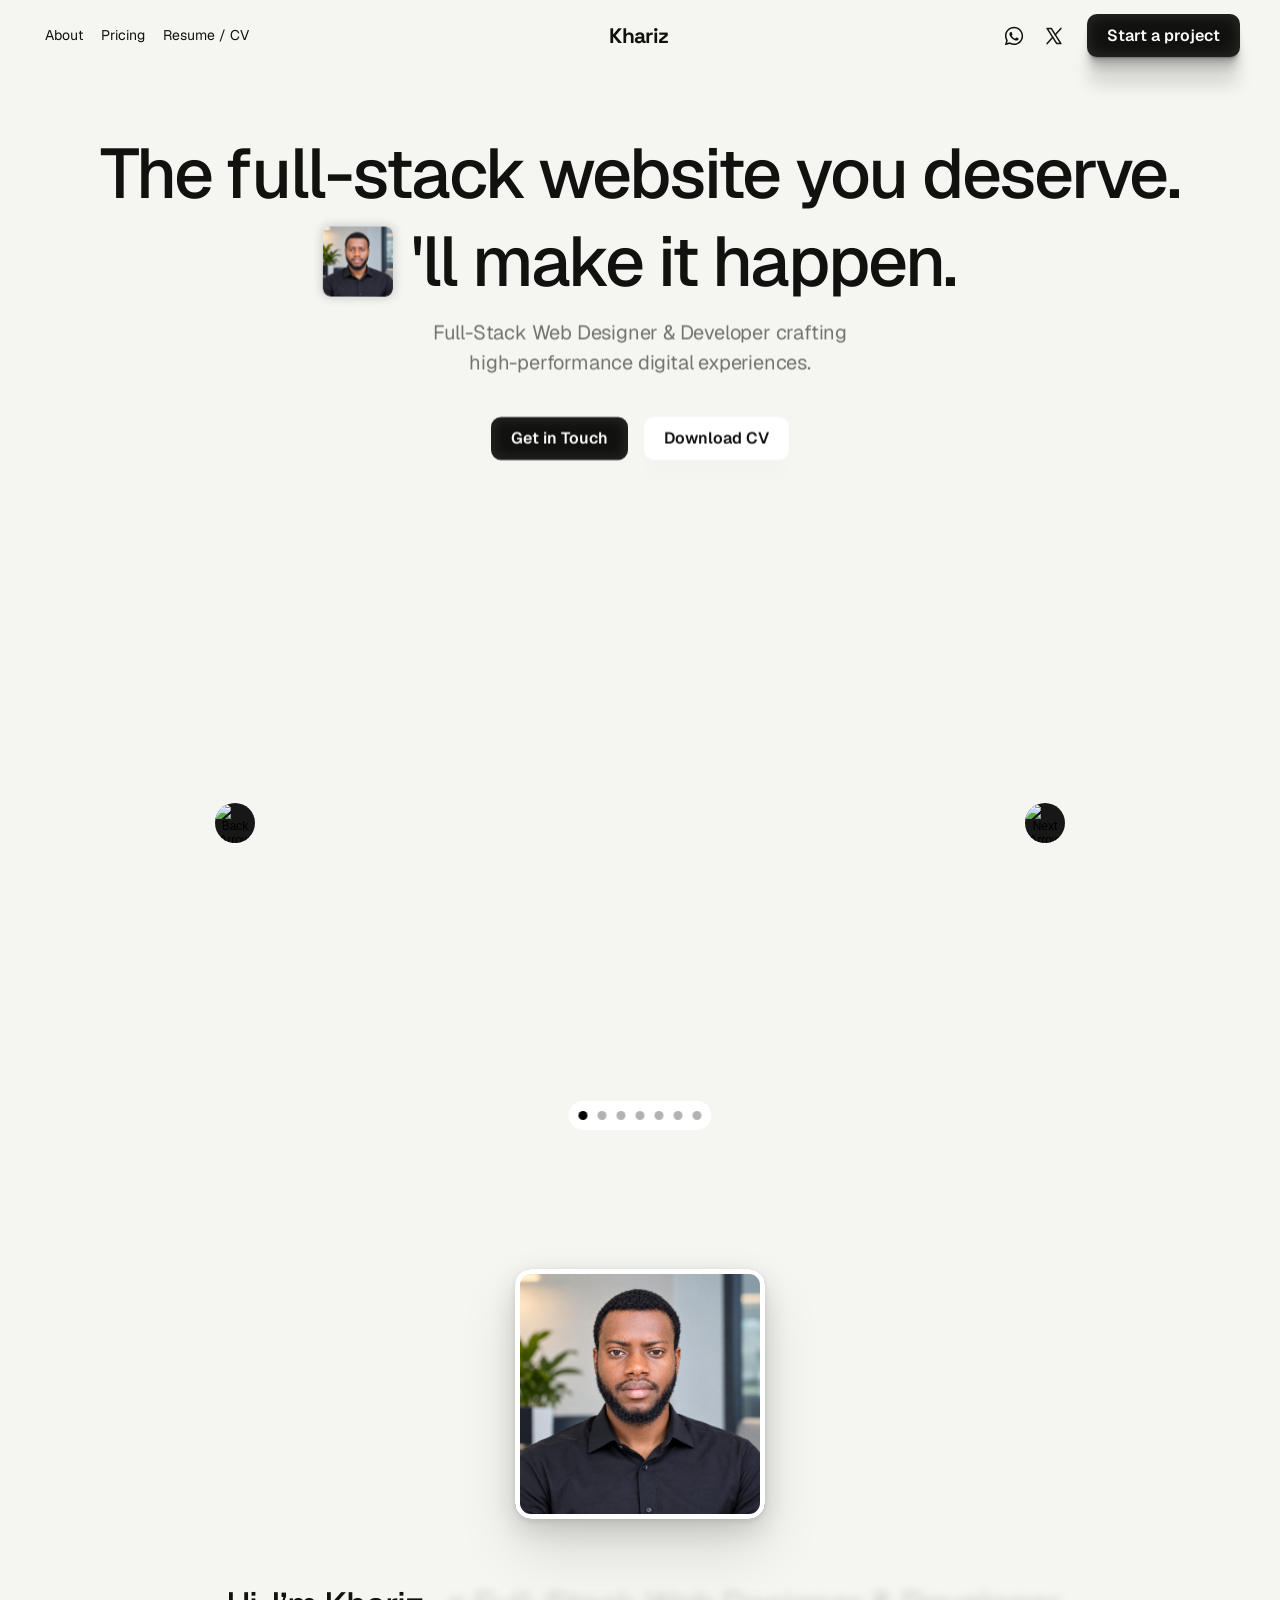
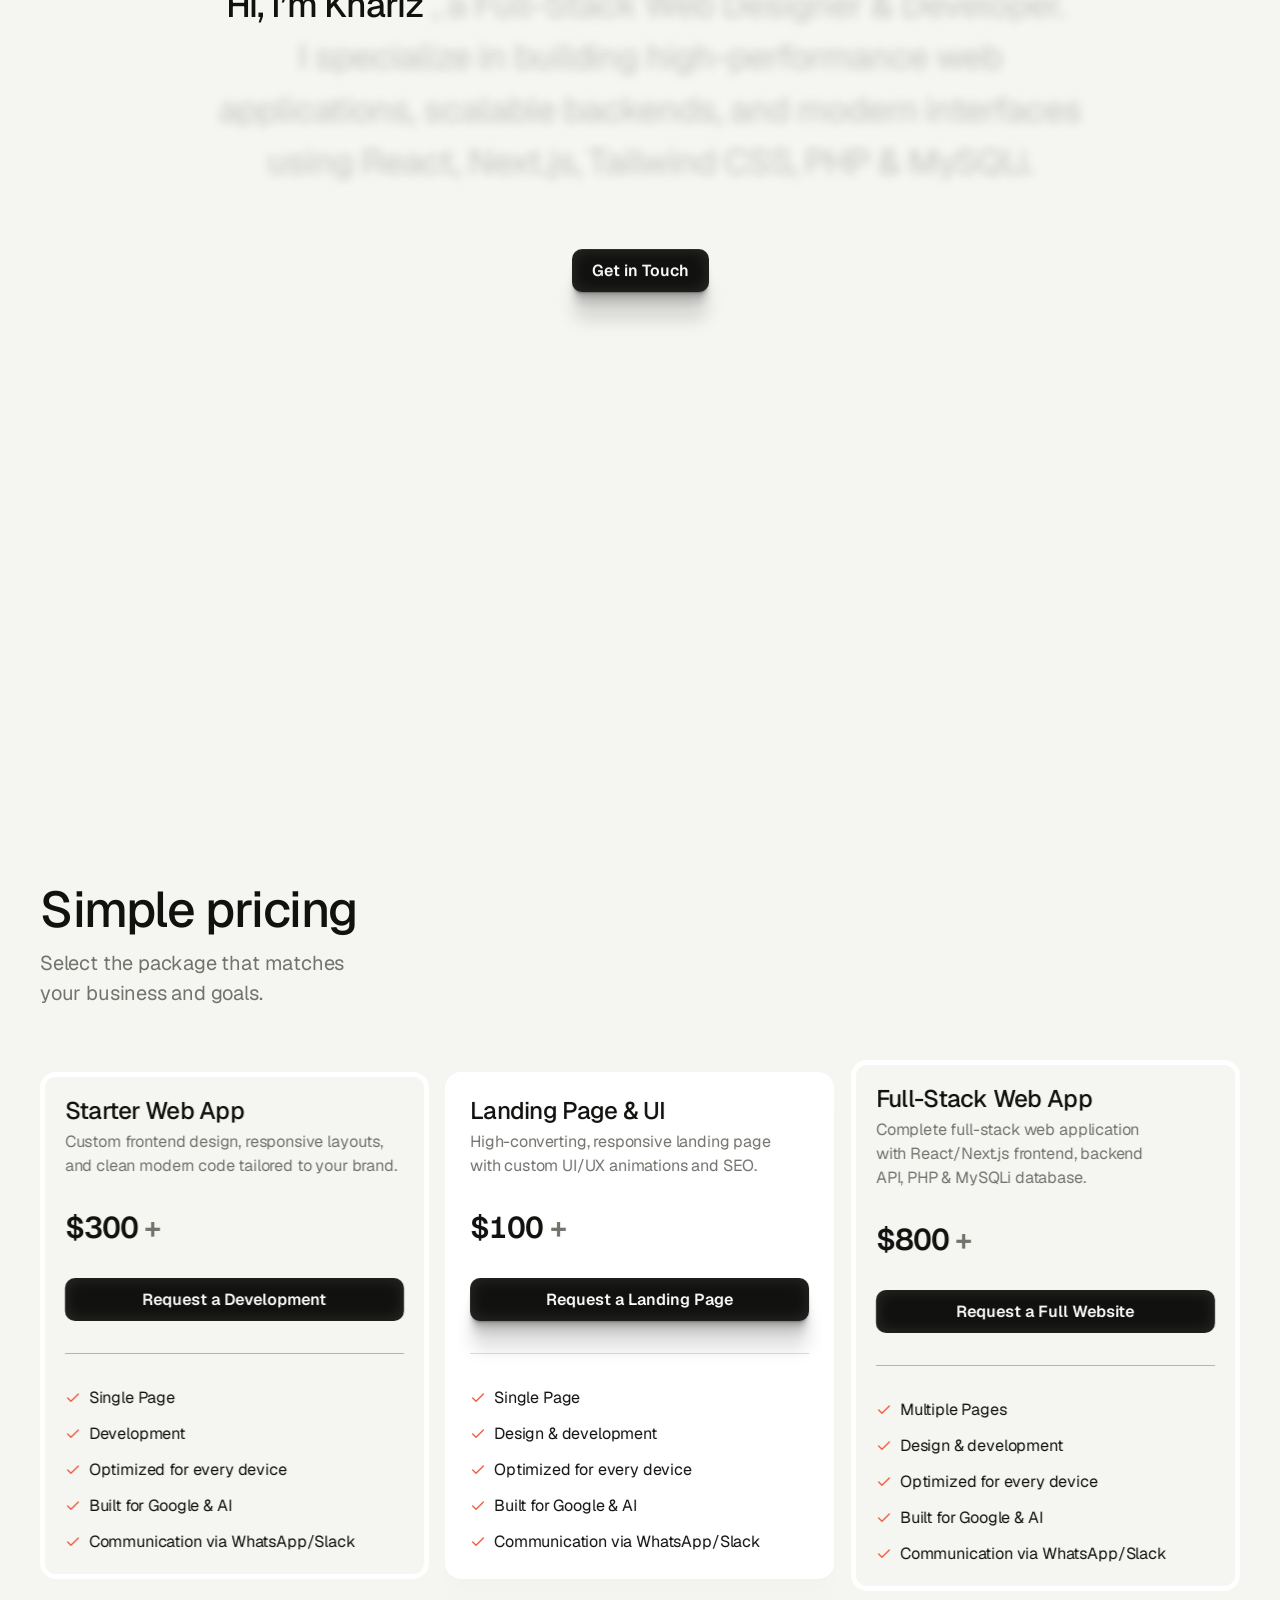
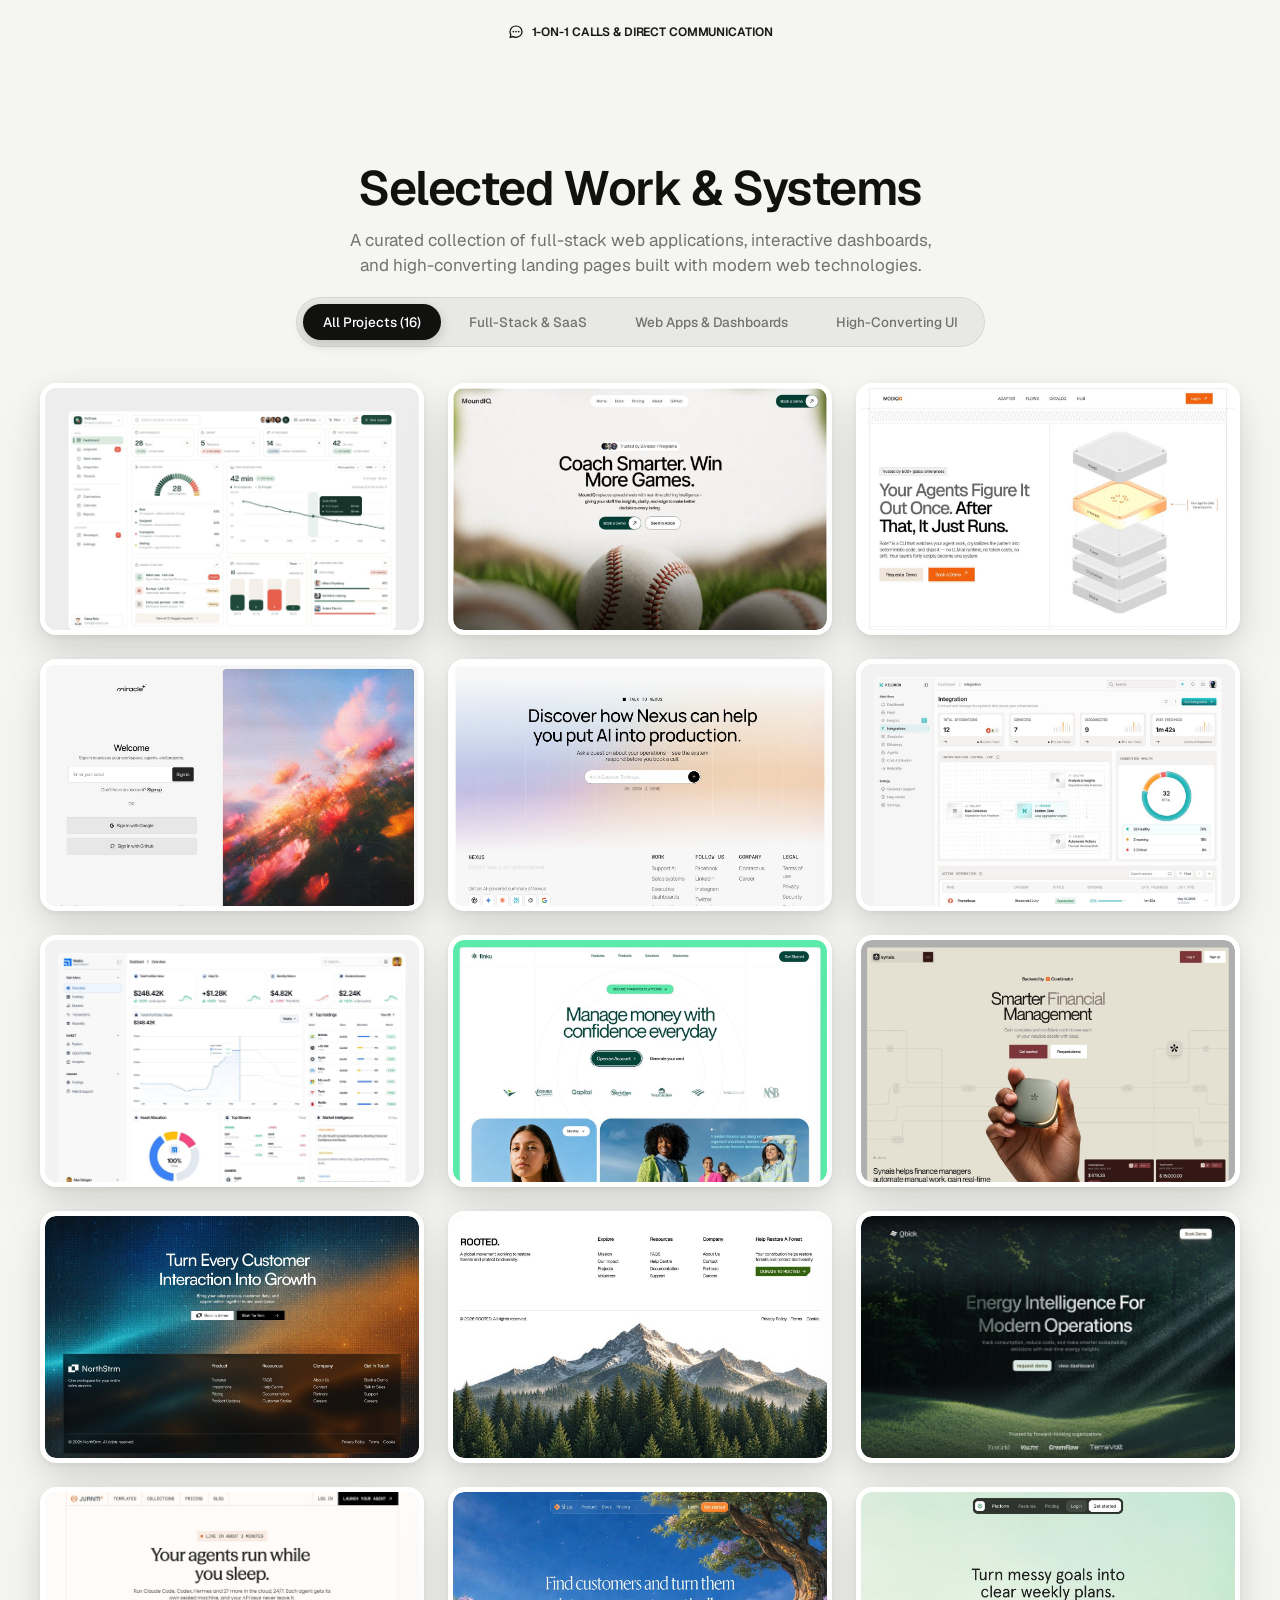
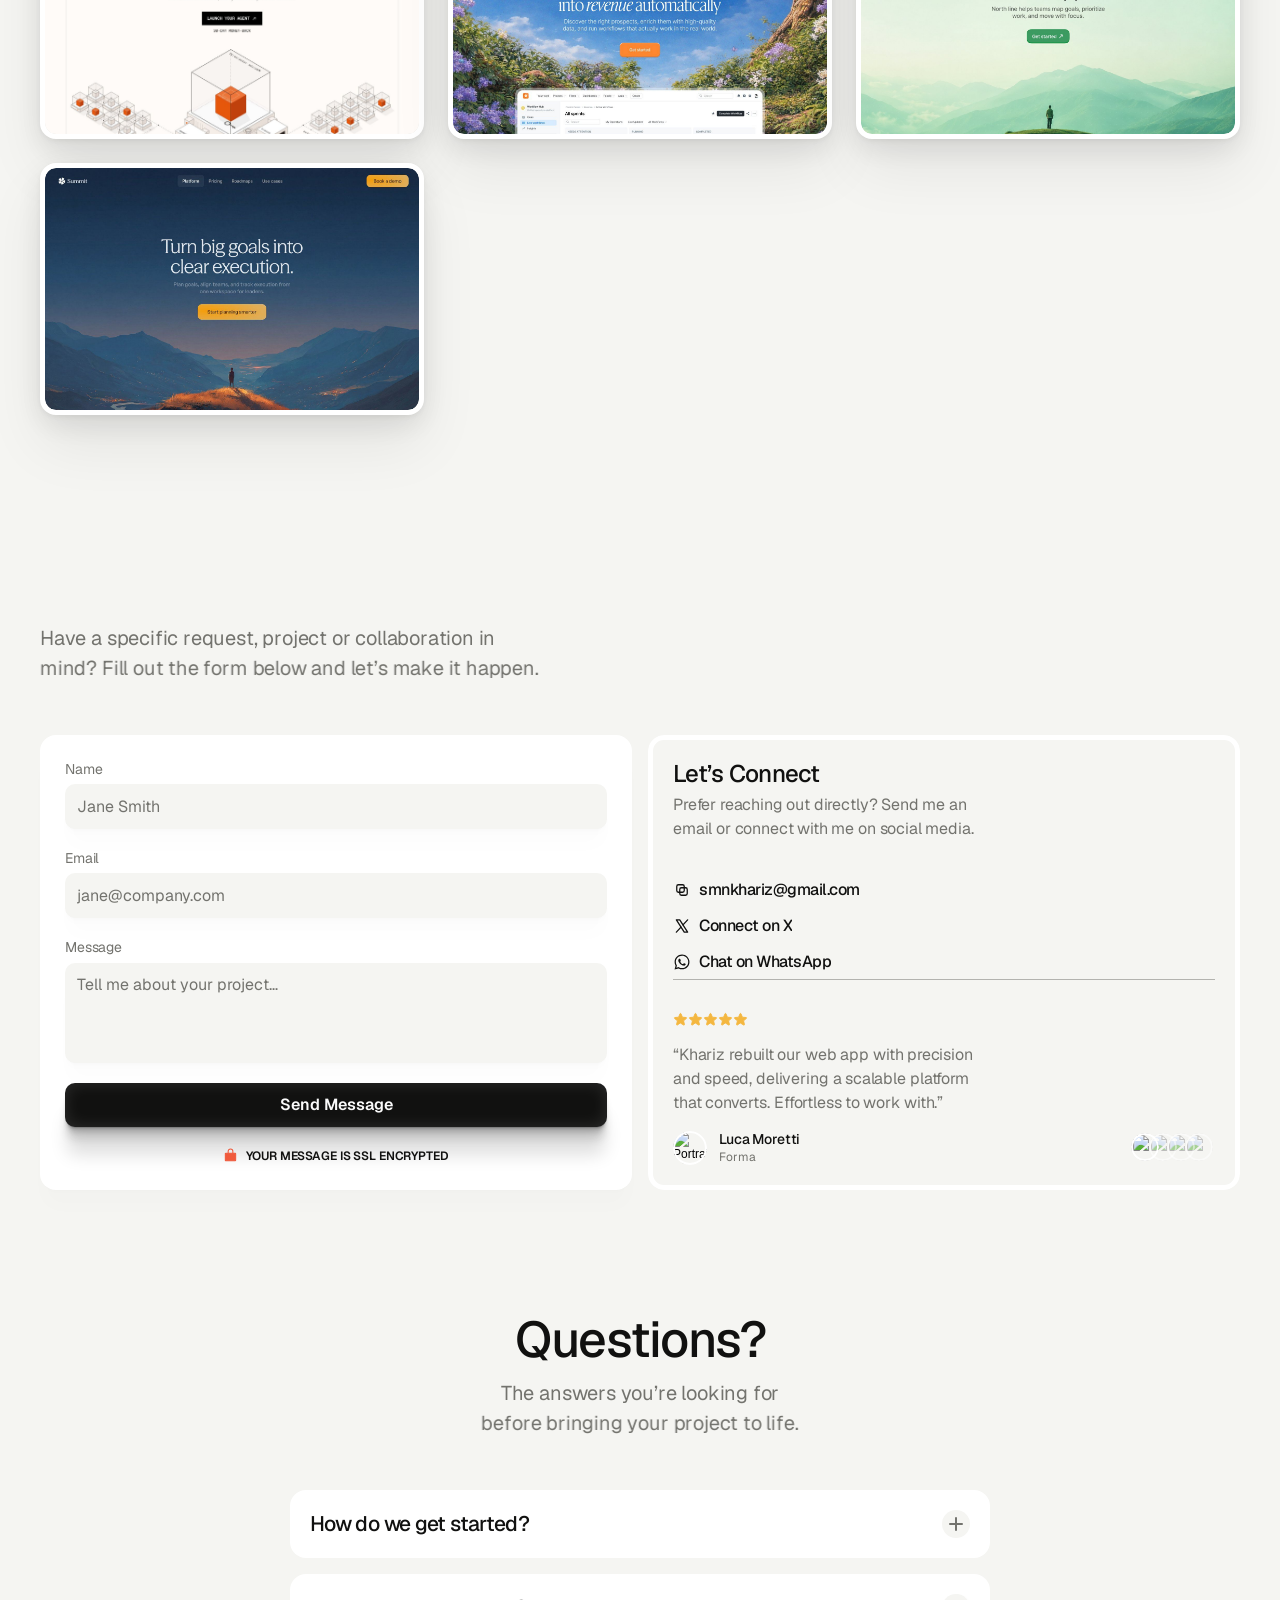
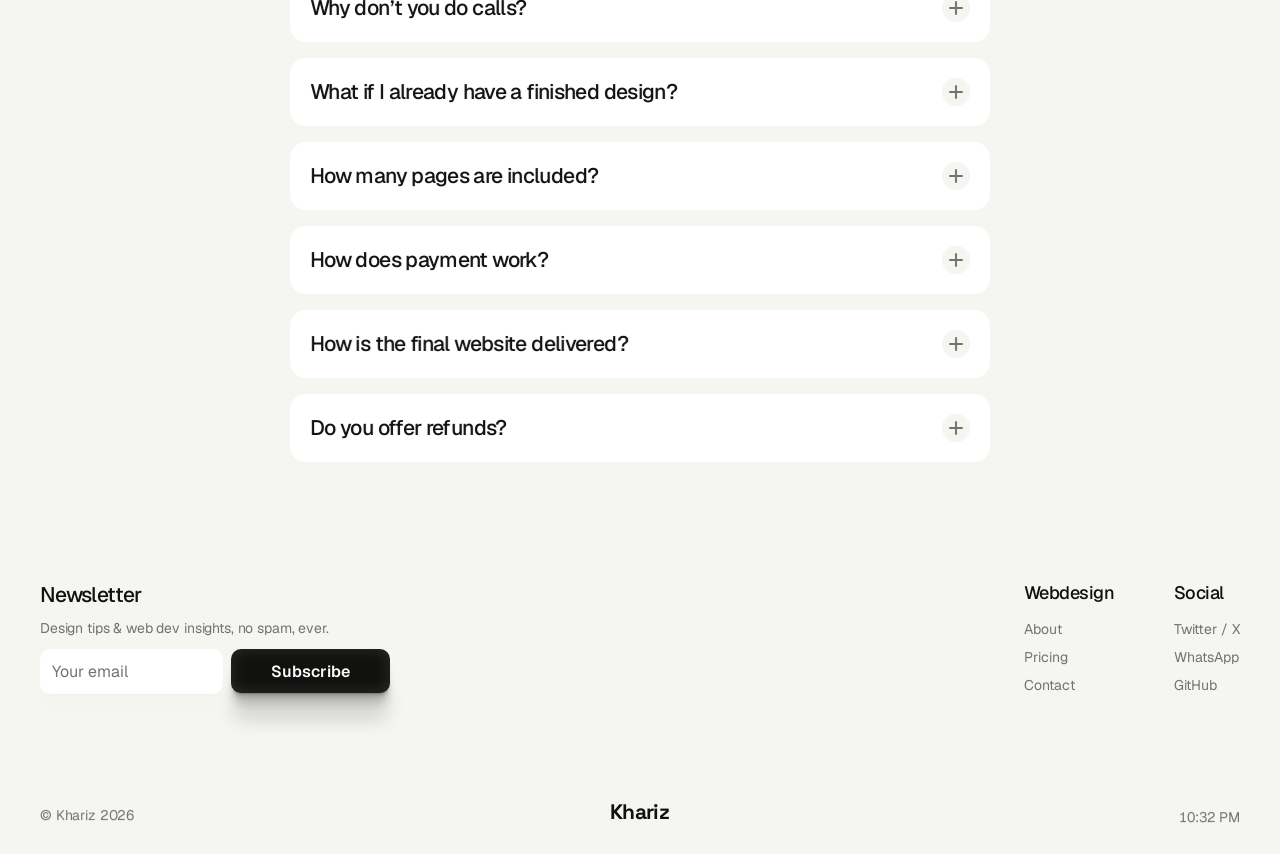
==== commit f3e97d2d: "corrected form error" ====
--- a/index.html
+++ b/index.html
@@ -834,7 +834,7 @@
     </div>
   </div>
 </section>
-<section class="framer-4x6m9r" data-framer-name="Contact" id="contact"><div class="framer-7p8a9z" data-framer-name="Container"><div class="framer-iih0ch" data-framer-name="Heading"><div class="framer-o2gcjx" data-framer-component-type="RichTextContainer" style="transform:none"><h2 class="framer-text framer-styles-preset-atclvt" data-styles-preset="HF9y9dFY6" dir="auto" style="--framer-text-alignment:start"><span style="display:inline-block;opacity:0.001;filter:blur(5px);transform:translateX(10px) translateY(0px) scale(1) rotate(0deg) skewX(0deg) skewY(0deg)">Get</span> <span style="display:inline-block;opacity:0.001;filter:blur(5px);transform:translateX(10px) translateY(0px) scale(1) rotate(0deg) skewX(0deg) skewY(0deg)">in</span> <span style="display:inline-block;opacity:0.001;filter:blur(5px);transform:translateX(10px) translateY(0px) scale(1) rotate(0deg) skewX(0deg) skewY(0deg)">touch</span></h2></div><div class="framer-gluifz" data-framer-component-type="RichTextContainer" style="transform:none"><p class="framer-text framer-styles-preset-jlys82" data-styles-preset="SyeXy6p9y" dir="auto" style="--framer-text-alignment:start"><span style="white-space:nowrap"><span style="display:inline-block;opacity:0.001;transform:translateX(10px) translateY(0px) scale(1) rotate(0deg) skewX(0deg) skewY(0deg)">H</span><span style="display:inline-block;opacity:0.001;transform:translateX(10px) translateY(0px) scale(1) rotate(0deg) skewX(0deg) skewY(0deg)">a</span><span style="display:inline-block;opacity:0.001;transform:translateX(10px) translateY(0px) scale(1) rotate(0deg) skewX(0deg) skewY(0deg)">v</span><span style="display:inline-block;opacity:0.001;transform:translateX(10px) translateY(0px) scale(1) rotate(0deg) skewX(0deg) skewY(0deg)">e</span></span> <span style="white-space:nowrap"><span style="display:inline-block;opacity:0.001;transform:translateX(10px) translateY(0px) scale(1) rotate(0deg) skewX(0deg) skewY(0deg)">a</span></span> <span style="white-space:nowrap"><span style="display:inline-block;opacity:0.001;transform:translateX(10px) translateY(0px) scale(1) rotate(0deg) skewX(0deg) skewY(0deg)">s</span><span style="display:inline-block;opacity:0.001;transform:translateX(10px) translateY(0px) scale(1) rotate(0deg) skewX(0deg) skewY(0deg)">p</span><span style="display:inline-block;opacity:0.001;transform:translateX(10px) translateY(0px) scale(1) rotate(0deg) skewX(0deg) skewY(0deg)">e</span><span style="display:inline-block;opacity:0.001;transform:translateX(10px) translateY(0px) scale(1) rotate(0deg) skewX(0deg) skewY(0deg)">c</span><span style="display:inline-block;opacity:0.001;transform:translateX(10px) translateY(0px) scale(1) rotate(0deg) skewX(0deg) skewY(0deg)">i</span><span style="display:inline-block;opacity:0.001;transform:translateX(10px) translateY(0px) scale(1) rotate(0deg) skewX(0deg) skewY(0deg)">f</span><span style="display:inline-block;opacity:0.001;transform:translateX(10px) translateY(0px) scale(1) rotate(0deg) skewX(0deg) skewY(0deg)">i</span><span style="display:inline-block;opacity:0.001;transform:translateX(10px) translateY(0px) scale(1) rotate(0deg) skewX(0deg) skewY(0deg)">c</span></span> <span style="white-space:nowrap"><span style="display:inline-block;opacity:0.001;transform:translateX(10px) translateY(0px) scale(1) rotate(0deg) skewX(0deg) skewY(0deg)">r</span><span style="display:inline-block;opacity:0.001;transform:translateX(10px) translateY(0px) scale(1) rotate(0deg) skewX(0deg) skewY(0deg)">e</span><span style="display:inline-block;opacity:0.001;transform:translateX(10px) translateY(0px) scale(1) rotate(0deg) skewX(0deg) skewY(0deg)">q</span><span style="display:inline-block;opacity:0.001;transform:translateX(10px) translateY(0px) scale(1) rotate(0deg) skewX(0deg) skewY(0deg)">u</span><span style="display:inline-block;opacity:0.001;transform:translateX(10px) translateY(0px) scale(1) rotate(0deg) skewX(0deg) skewY(0deg)">e</span><span style="display:inline-block;opacity:0.001;transform:translateX(10px) translateY(0px) scale(1) rotate(0deg) skewX(0deg) skewY(0deg)">s</span><span style="display:inline-block;opacity:0.001;transform:translateX(10px) translateY(0px) scale(1) rotate(0deg) skewX(0deg) skewY(0deg)">t</span><span style="display:inline-block;opacity:0.001;transform:translateX(10px) translateY(0px) scale(1) rotate(0deg) skewX(0deg) skewY(0deg)">,</span></span> <span style="white-space:nowrap"><span style="display:inline-block;opacity:0.001;transform:translateX(10px) translateY(0px) scale(1) rotate(0deg) skewX(0deg) skewY(0deg)">p</span><span style="display:inline-block;opacity:0.001;transform:translateX(10px) translateY(0px) scale(1) rotate(0deg) skewX(0deg) skewY(0deg)">r</span><span style="display:inline-block;opacity:0.001;transform:translateX(10px) translateY(0px) scale(1) rotate(0deg) skewX(0deg) skewY(0deg)">o</span><span style="display:inline-block;opacity:0.001;transform:translateX(10px) translateY(0px) scale(1) rotate(0deg) skewX(0deg) skewY(0deg)">j</span><span style="display:inline-block;opacity:0.001;transform:translateX(10px) translateY(0px) scale(1) rotate(0deg) skewX(0deg) skewY(0deg)">e</span><span style="display:inline-block;opacity:0.001;transform:translateX(10px) translateY(0px) scale(1) rotate(0deg) skewX(0deg) skewY(0deg)">c</span><span style="display:inline-block;opacity:0.001;transform:translateX(10px) translateY(0px) scale(1) rotate(0deg) skewX(0deg) skewY(0deg)">t</span></span> <span style="white-space:nowrap"><span style="display:inline-block;opacity:0.001;transform:translateX(10px) translateY(0px) scale(1) rotate(0deg) skewX(0deg) skewY(0deg)">o</span><span style="display:inline-block;opacity:0.001;transform:translateX(10px) translateY(0px) scale(1) rotate(0deg) skewX(0deg) skewY(0deg)">r</span></span> <span style="white-space:unset"><span style="display:inline-block;opacity:0.001;transform:translateX(10px) translateY(0px) scale(1) rotate(0deg) skewX(0deg) skewY(0deg)">c</span><span style="display:inline-block;opacity:0.001;transform:translateX(10px) translateY(0px) scale(1) rotate(0deg) skewX(0deg) skewY(0deg)">o</span><span style="display:inline-block;opacity:0.001;transform:translateX(10px) translateY(0px) scale(1) rotate(0deg) skewX(0deg) skewY(0deg)">l</span><span style="display:inline-block;opacity:0.001;transform:translateX(10px) translateY(0px) scale(1) rotate(0deg) skewX(0deg) skewY(0deg)">l</span><span style="display:inline-block;opacity:0.001;transform:translateX(10px) translateY(0px) scale(1) rotate(0deg) skewX(0deg) skewY(0deg)">a</span><span style="display:inline-block;opacity:0.001;transform:translateX(10px) translateY(0px) scale(1) rotate(0deg) skewX(0deg) skewY(0deg)">b</span><span style="display:inline-block;opacity:0.001;transform:translateX(10px) translateY(0px) scale(1) rotate(0deg) skewX(0deg) skewY(0deg)">o</span><span style="display:inline-block;opacity:0.001;transform:translateX(10px) translateY(0px) scale(1) rotate(0deg) skewX(0deg) skewY(0deg)">r</span><span style="display:inline-block;opacity:0.001;transform:translateX(10px) translateY(0px) scale(1) rotate(0deg) skewX(0deg) skewY(0deg)">a</span><span style="display:inline-block;opacity:0.001;transform:translateX(10px) translateY(0px) scale(1) rotate(0deg) skewX(0deg) skewY(0deg)">t</span><span style="display:inline-block;opacity:0.001;transform:translateX(10px) translateY(0px) scale(1) rotate(0deg) skewX(0deg) skewY(0deg)">i</span><span style="display:inline-block;opacity:0.001;transform:translateX(10px) translateY(0px) scale(1) rotate(0deg) skewX(0deg) skewY(0deg)">o</span><span style="display:inline-block;opacity:0.001;transform:translateX(10px) translateY(0px) scale(1) rotate(0deg) skewX(0deg) skewY(0deg)">n</span></span> <span style="white-space:nowrap"><span style="display:inline-block;opacity:0.001;transform:translateX(10px) translateY(0px) scale(1) rotate(0deg) skewX(0deg) skewY(0deg)">i</span><span style="display:inline-block;opacity:0.001;transform:translateX(10px) translateY(0px) scale(1) rotate(0deg) skewX(0deg) skewY(0deg)">n</span></span> <span style="white-space:nowrap"><span style="display:inline-block;opacity:0.001;transform:translateX(10px) translateY(0px) scale(1) rotate(0deg) skewX(0deg) skewY(0deg)">m</span><span style="display:inline-block;opacity:0.001;transform:translateX(10px) translateY(0px) scale(1) rotate(0deg) skewX(0deg) skewY(0deg)">i</span><span style="display:inline-block;opacity:0.001;transform:translateX(10px) translateY(0px) scale(1) rotate(0deg) skewX(0deg) skewY(0deg)">n</span><span style="display:inline-block;opacity:0.001;transform:translateX(10px) translateY(0px) scale(1) rotate(0deg) skewX(0deg) skewY(0deg)">d</span><span style="display:inline-block;opacity:0.001;transform:translateX(10px) translateY(0px) scale(1) rotate(0deg) skewX(0deg) skewY(0deg)">?</span></span> <span style="white-space:nowrap"><span style="display:inline-block;opacity:0.001;transform:translateX(10px) translateY(0px) scale(1) rotate(0deg) skewX(0deg) skewY(0deg)">F</span><span style="display:inline-block;opacity:0.001;transform:translateX(10px) translateY(0px) scale(1) rotate(0deg) skewX(0deg) skewY(0deg)">i</span><span style="display:inline-block;opacity:0.001;transform:translateX(10px) translateY(0px) scale(1) rotate(0deg) skewX(0deg) skewY(0deg)">l</span><span style="display:inline-block;opacity:0.001;transform:translateX(10px) translateY(0px) scale(1) rotate(0deg) skewX(0deg) skewY(0deg)">l</span></span> <span style="white-space:nowrap"><span style="display:inline-block;opacity:0.001;transform:translateX(10px) translateY(0px) scale(1) rotate(0deg) skewX(0deg) skewY(0deg)">o</span><span style="display:inline-block;opacity:0.001;transform:translateX(10px) translateY(0px) scale(1) rotate(0deg) skewX(0deg) skewY(0deg)">u</span><span style="display:inline-block;opacity:0.001;transform:translateX(10px) translateY(0px) scale(1) rotate(0deg) skewX(0deg) skewY(0deg)">t</span></span> <span style="white-space:nowrap"><span style="display:inline-block;opacity:0.001;transform:translateX(10px) translateY(0px) scale(1) rotate(0deg) skewX(0deg) skewY(0deg)">t</span><span style="display:inline-block;opacity:0.001;transform:translateX(10px) translateY(0px) scale(1) rotate(0deg) skewX(0deg) skewY(0deg)">h</span><span style="display:inline-block;opacity:0.001;transform:translateX(10px) translateY(0px) scale(1) rotate(0deg) skewX(0deg) skewY(0deg)">e</span></span> <span style="white-space:nowrap"><span style="display:inline-block;opacity:0.001;transform:translateX(10px) translateY(0px) scale(1) rotate(0deg) skewX(0deg) skewY(0deg)">f</span><span style="display:inline-block;opacity:0.001;transform:translateX(10px) translateY(0px) scale(1) rotate(0deg) skewX(0deg) skewY(0deg)">o</span><span style="display:inline-block;opacity:0.001;transform:translateX(10px) translateY(0px) scale(1) rotate(0deg) skewX(0deg) skewY(0deg)">r</span><span style="display:inline-block;opacity:0.001;transform:translateX(10px) translateY(0px) scale(1) rotate(0deg) skewX(0deg) skewY(0deg)">m</span></span> <span style="white-space:nowrap"><span style="display:inline-block;opacity:0.001;transform:translateX(10px) translateY(0px) scale(1) rotate(0deg) skewX(0deg) skewY(0deg)">b</span><span style="display:inline-block;opacity:0.001;transform:translateX(10px) translateY(0px) scale(1) rotate(0deg) skewX(0deg) skewY(0deg)">e</span><span style="display:inline-block;opacity:0.001;transform:translateX(10px) translateY(0px) scale(1) rotate(0deg) skewX(0deg) skewY(0deg)">l</span><span style="display:inline-block;opacity:0.001;transform:translateX(10px) translateY(0px) scale(1) rotate(0deg) skewX(0deg) skewY(0deg)">o</span><span style="display:inline-block;opacity:0.001;transform:translateX(10px) translateY(0px) scale(1) rotate(0deg) skewX(0deg) skewY(0deg)">w</span></span> <span style="white-space:nowrap"><span style="display:inline-block;opacity:0.001;transform:translateX(10px) translateY(0px) scale(1) rotate(0deg) skewX(0deg) skewY(0deg)">a</span><span style="display:inline-block;opacity:0.001;transform:translateX(10px) translateY(0px) scale(1) rotate(0deg) skewX(0deg) skewY(0deg)">n</span><span style="display:inline-block;opacity:0.001;transform:translateX(10px) translateY(0px) scale(1) rotate(0deg) skewX(0deg) skewY(0deg)">d</span></span> <span style="white-space:nowrap"><span style="display:inline-block;opacity:0.001;transform:translateX(10px) translateY(0px) scale(1) rotate(0deg) skewX(0deg) skewY(0deg)">l</span><span style="display:inline-block;opacity:0.001;transform:translateX(10px) translateY(0px) scale(1) rotate(0deg) skewX(0deg) skewY(0deg)">e</span><span style="display:inline-block;opacity:0.001;transform:translateX(10px) translateY(0px) scale(1) rotate(0deg) skewX(0deg) skewY(0deg)">t</span><span style="display:inline-block;opacity:0.001;transform:translateX(10px) translateY(0px) scale(1) rotate(0deg) skewX(0deg) skewY(0deg)">’</span><span style="display:inline-block;opacity:0.001;transform:translateX(10px) translateY(0px) scale(1) rotate(0deg) skewX(0deg) skewY(0deg)">s</span></span> <span style="white-space:nowrap"><span style="display:inline-block;opacity:0.001;transform:translateX(10px) translateY(0px) scale(1) rotate(0deg) skewX(0deg) skewY(0deg)">m</span><span style="display:inline-block;opacity:0.001;transform:translateX(10px) translateY(0px) scale(1) rotate(0deg) skewX(0deg) skewY(0deg)">a</span><span style="display:inline-block;opacity:0.001;transform:translateX(10px) translateY(0px) scale(1) rotate(0deg) skewX(0deg) skewY(0deg)">k</span><span style="display:inline-block;opacity:0.001;transform:translateX(10px) translateY(0px) scale(1) rotate(0deg) skewX(0deg) skewY(0deg)">e</span></span> <span style="white-space:nowrap"><span style="display:inline-block;opacity:0.001;transform:translateX(10px) translateY(0px) scale(1) rotate(0deg) skewX(0deg) skewY(0deg)">i</span><span style="display:inline-block;opacity:0.001;transform:translateX(10px) translateY(0px) scale(1) rotate(0deg) skewX(0deg) skewY(0deg)">t</span></span> <span style="white-space:nowrap"><span style="display:inline-block;opacity:0.001;transform:translateX(10px) translateY(0px) scale(1) rotate(0deg) skewX(0deg) skewY(0deg)">h</span><span style="display:inline-block;opacity:0.001;transform:translateX(10px) translateY(0px) scale(1) rotate(0deg) skewX(0deg) skewY(0deg)">a</span><span style="display:inline-block;opacity:0.001;transform:translateX(10px) translateY(0px) scale(1) rotate(0deg) skewX(0deg) skewY(0deg)">p</span><span style="display:inline-block;opacity:0.001;transform:translateX(10px) translateY(0px) scale(1) rotate(0deg) skewX(0deg) skewY(0deg)">p</span><span style="display:inline-block;opacity:0.001;transform:translateX(10px) translateY(0px) scale(1) rotate(0deg) skewX(0deg) skewY(0deg)">e</span><span style="display:inline-block;opacity:0.001;transform:translateX(10px) translateY(0px) scale(1) rotate(0deg) skewX(0deg) skewY(0deg)">n</span><span style="display:inline-block;opacity:0.001;transform:translateX(10px) translateY(0px) scale(1) rotate(0deg) skewX(0deg) skewY(0deg)">.</span></span></p></div></div><div class="framer-rr8xfy" data-framer-name="Content"><form action="https://formspree.io/f/xaenvapw" method="POST" class="framer-playyo" data-framer-name="Contact Form" style="will-change:transform;opacity:0;transform:translateX(10px)"><input type="hidden" name="_subject" value="Contact Form Submission - Khariz Portfolio"><label class="framer-1v3wveh"><div class="framer-12rtrs2" data-framer-component-type="RichTextContainer" style="transform:none"><p class="framer-text framer-styles-preset-1lecc0g" data-styles-preset="Zg5DD4CyU" dir="auto" style="--framer-text-alignment:start">Name</p></div><div class="framer-form-text-input framer-form-input-wrapper framer-1me9j2j framer-form-text-input-type"><input type="text" required name="Name" placeholder="Jane Smith" class="framer-form-input framer-form-input-empty" value></div></label><label class="framer-udd5ap"><div class="framer-20s6zf" data-framer-component-type="RichTextContainer" style="transform:none"><p class="framer-text framer-styles-preset-1lecc0g" data-styles-preset="Zg5DD4CyU" dir="auto" style="--framer-text-alignment:start">Email</p></div><div class="framer-form-text-input framer-form-input-wrapper framer-uapqmg"><input type="email" required name="Email" placeholder="jane@company.com" class="framer-form-input framer-form-input-empty" value></div></label><label class="framer-1c22x94"><div class="framer-joummu" data-framer-component-type="RichTextContainer" style="transform:none"><p class="framer-text framer-styles-preset-1lecc0g" data-styles-preset="Zg5DD4CyU" dir="auto" style="--framer-text-alignment:start">Message</p></div><div class="framer-form-text-input framer-form-input-wrapper framer-wgimzw framer-form-textarea-input-type"><textarea required name="Message" placeholder="Tell me about your project…" class="framer-form-input"></textarea></div></label><div class="ssr-variant"><div class="framer-17zher0-container"><button type="submit" class="framer-xFqyn framer-CqUuk framer-8iebm4 framer-v-8iebm4" data-framer-name="Default" data-reset="button" style="background-color:var(--token-31adf499-352a-4206-8797-2d572658ec93);height:100%;width:100%;border-bottom-left-radius:10px;border-bottom-right-radius:10px;border-top-left-radius:10px;border-top-right-radius:10px;box-shadow:0px 0.7065919983928324px 0.4239551990356995px -0.41666666666666663px rgba(0, 0, 0, 0.13), 0px 1.8065619053231785px 1.0839371431939073px -0.8333333333333333px rgba(0, 0, 0, 0.13), 0px 3.6217592146567767px 2.1730555287940665px -1.25px rgba(0, 0, 0, 0.13), 0px 6.8655999097303715px 4.119359945838224px -1.6666666666666665px rgba(0, 0, 0, 0.13), 0px 13.646761411524492px 8.188056846914698px -2.0833333333333335px rgba(0, 0, 0, 0.13), 0px 30px 18.000000000000004px -2.5px rgba(0, 0, 0, 0.13), inset 0px 0px 15px 1.5px rgba(255, 255, 255, 0.1)"><div class="framer-tmz5g8" data-framer-name="Text Wrapper"><div class="framer-8mu5x9" data-framer-component-type="RichTextContainer" style="transform:none"><p class="framer-text framer-styles-preset-60fsvn" data-styles-preset="B10gzTHc3" dir="auto">Send Message</p></div><div class="framer-20txfv" data-framer-component-type="RichTextContainer" style="transform:none"><p class="framer-text framer-styles-preset-60fsvn" data-styles-preset="B10gzTHc3" dir="auto" style="--framer-text-alignment:start">Send Message</p></div></div></button></div></div><div class="framer-l2wlri" data-framer-name="Secure Note"><svg class="framer-yafMf framer-ujjh3i" role="presentation" viewBox="0 0 24 24"><use href="#248388944"/></svg><div class="framer-1wmgoo5" data-framer-component-type="RichTextContainer" style="transform:none"><p class="framer-text framer-styles-preset-1uq2yv1" data-styles-preset="Pm9lPnlO1" dir="auto">Your message is SSL encrypted</p></div></div></form><div class="ssr-variant hidden-1wa55qs"><div class="framer-5q9wbt" data-border="true" data-framer-name="Right Content" style="will-change:transform;opacity:0;transform:translateX(10px)"><div class="framer-30izna" data-framer-name="Top Content"><div class="framer-fnr3hb" data-framer-name="Heading"><div class="framer-1bhu6b0" data-framer-component-type="RichTextContainer" style="transform:none"><h3 class="framer-text framer-styles-preset-1g53oay" data-styles-preset="txwTAwlyH" dir="auto">Let’s Connect</h3></div><div class="framer-1pek2su" data-framer-component-type="RichTextContainer" style="transform:none"><p class="framer-text framer-styles-preset-1kbqksw" data-styles-preset="jp3sTCZt1" dir="auto" style="--framer-text-alignment:start">Prefer reaching out directly? Send me an email or connect with me on social media.</p></div></div><div class="framer-1fmnx28" data-framer-name="Social Media"><div class="framer-1cmdtnh-container"><!--$--><div role="button" aria-label="Copy email address" tabindex="0" style="position:relative;display:inline-flex;align-items:center;width:max-content;cursor:pointer;border-radius:0;padding:5px 0;padding-inline:0;background:transparent;user-select:none;outline:none"><span style="position:relative;height:24px;overflow:hidden;display:inline-flex;align-items:flex-start"><span style="position:relative;display:inline-flex;flex-direction:column;gap:2px;will-change:transform;transform:none"><span style="display:inline-flex;flex-direction:column;gap:2px;pointer-events:auto;filter:blur(0px);opacity:1;transform:none"><span style="display:inline-flex;align-items:center;gap:8px;height:24px;font-family:&quot;Geist&quot;, &quot;Geist Placeholder&quot;, sans-serif;font-weight:500;font-style:normal;font-size:16px;letter-spacing:-0.03em;line-height:1.5em;color:var(--token-31adf499-352a-4206-8797-2d572658ec93, rgb(17, 17, 16))"><svg width="18" height="18" viewBox="0 0 24 24" fill="none" aria-hidden="true"><rect x="9" y="9" width="10" height="10" rx="2.2" stroke="currentColor" stroke-width="1.7" stroke-linecap="round" stroke-linejoin="round"/><rect x="5" y="5" width="10" height="10" rx="2.2" stroke="currentColor" stroke-width="1.7" stroke-linecap="round" stroke-linejoin="round"/></svg><span>smnkhariz@gmail.com</span></span><span style="display:inline-flex;align-items:center;gap:8px;height:24px;font-family:&quot;Geist&quot;, &quot;Geist Placeholder&quot;, sans-serif;font-weight:500;font-style:normal;font-size:16px;letter-spacing:-0.03em;line-height:1.5em;color:var(--token-31adf499-352a-4206-8797-2d572658ec93, rgb(17, 17, 16))"><svg width="18" height="18" viewBox="0 0 24 24" fill="none" aria-hidden="true"><rect x="9" y="9" width="10" height="10" rx="2.2" stroke="currentColor" stroke-width="1.7" stroke-linecap="round" stroke-linejoin="round"/><rect x="5" y="5" width="10" height="10" rx="2.2" stroke="currentColor" stroke-width="1.7" stroke-linecap="round" stroke-linejoin="round"/></svg><span>smnkhariz@gmail.com</span></span></span></span></span></div><!--/$--></div><div class="ssr-variant"><div class="framer-1llzpqe-container"><!--$--><a aria-label="X profile" class="framer-ww85R framer-cXGNK framer-g24w92 framer-v-g24w92 framer-vdgdv2" data-framer-name="Icon Left" href="https://x.com/defiEvangelistX" target="_blank"><div class="framer-wwtxs5" data-framer-name="Wrapper"><div class="framer-15kjvbg" data-framer-name="Icon + Text"><svg class="framer-QMsyA framer-zo22oz" role="presentation" viewBox="0 0 24 24" style="--1m6trwb:0;--21h8s6:var(--token-31adf499-352a-4206-8797-2d572658ec93, rgb(17, 17, 16));--pgex8v:1.7"><use href="#1688045918"/></svg><div class="framer-1oz498y" data-framer-component-type="RichTextContainer" style="--extracted-r6o4lv:var(--token-31adf499-352a-4206-8797-2d572658ec93, rgb(17, 17, 16));--framer-link-text-color:rgb(0, 153, 255);--framer-link-text-decoration:underline;transform:none"><p class="framer-text framer-styles-preset-1dvlq5i" data-styles-preset="Py0TG_eDt" dir="auto" style="--framer-text-color:var(--extracted-r6o4lv, var(--token-31adf499-352a-4206-8797-2d572658ec93, rgb(17, 17, 16)))">Connect on X</p></div></div><div class="framer-1qbv8m5" data-framer-name="Icon + Text"><svg class="framer-QMsyA framer-ejm27a" role="presentation" viewBox="0 0 24 24" style="--1m6trwb:0;--21h8s6:var(--token-31adf499-352a-4206-8797-2d572658ec93, rgb(17, 17, 16));--pgex8v:1.7"><use href="#1688045918"/></svg><div class="framer-yhbw3g" data-framer-component-type="RichTextContainer" style="--extracted-r6o4lv:var(--token-31adf499-352a-4206-8797-2d572658ec93, rgb(17, 17, 16));--framer-link-text-color:rgb(0, 153, 255);--framer-link-text-decoration:underline;transform:none"><p class="framer-text framer-styles-preset-1dvlq5i" data-styles-preset="Py0TG_eDt" dir="auto" style="--framer-text-color:var(--extracted-r6o4lv, var(--token-31adf499-352a-4206-8797-2d572658ec93, rgb(17, 17, 16)))">Connect on X</p></div></div></div></a><!--/$--></div></div><div class="ssr-variant"><div class="framer-118jrnr-container"><!--$--><a aria-label="X profile" class="framer-ww85R framer-cXGNK framer-g24w92 framer-v-g24w92 framer-vdgdv2" data-framer-name="Icon Left" href="https://wa.me/2348022899964" target="_blank"><div class="framer-wwtxs5" data-framer-name="Wrapper"><div class="framer-15kjvbg" data-framer-name="Icon + Text"><svg class="framer-QYJ03 framer-zo22oz" role="presentation" viewBox="0 0 24 24" style="--1m6trwb:0;--21h8s6:var(--token-31adf499-352a-4206-8797-2d572658ec93, rgb(17, 17, 16));--pgex8v:1.7"><use href="#whatsapp-icon"/></svg><div class="framer-1oz498y" data-framer-component-type="RichTextContainer" style="--extracted-r6o4lv:var(--token-31adf499-352a-4206-8797-2d572658ec93, rgb(17, 17, 16));--framer-link-text-color:rgb(0, 153, 255);--framer-link-text-decoration:underline;transform:none"><p class="framer-text framer-styles-preset-1dvlq5i" data-styles-preset="Py0TG_eDt" dir="auto" style="--framer-text-color:var(--extracted-r6o4lv, var(--token-31adf499-352a-4206-8797-2d572658ec93, rgb(17, 17, 16)))">Chat on WhatsApp</p></div></div><div class="framer-1qbv8m5" data-framer-name="Icon + Text"><svg class="framer-QYJ03 framer-ejm27a" role="presentation" viewBox="0 0 24 24" style="--1m6trwb:0;--21h8s6:var(--token-31adf499-352a-4206-8797-2d572658ec93, rgb(17, 17, 16));--pgex8v:1.7"><use href="#whatsapp-icon"/></svg><div class="framer-yhbw3g" data-framer-component-type="RichTextContainer" style="--extracted-r6o4lv:var(--token-31adf499-352a-4206-8797-2d572658ec93, rgb(17, 17, 16));--framer-link-text-color:rgb(0, 153, 255);--framer-link-text-decoration:underline;transform:none"><p class="framer-text framer-styles-preset-1dvlq5i" data-styles-preset="Py0TG_eDt" dir="auto" style="--framer-text-color:var(--extracted-r6o4lv, var(--token-31adf499-352a-4206-8797-2d572658ec93, rgb(17, 17, 16)))">Chat on WhatsApp</p></div></div></div></a><!--/$--></div></div>
+<section class="framer-4x6m9r" data-framer-name="Contact" id="contact"><div class="framer-7p8a9z" data-framer-name="Container"><div class="framer-iih0ch" data-framer-name="Heading"><div class="framer-o2gcjx" data-framer-component-type="RichTextContainer" style="transform:none"><h2 class="framer-text framer-styles-preset-atclvt" data-styles-preset="HF9y9dFY6" dir="auto" style="--framer-text-alignment:start"><span style="display:inline-block;opacity:0.001;filter:blur(5px);transform:translateX(10px) translateY(0px) scale(1) rotate(0deg) skewX(0deg) skewY(0deg)">Get</span> <span style="display:inline-block;opacity:0.001;filter:blur(5px);transform:translateX(10px) translateY(0px) scale(1) rotate(0deg) skewX(0deg) skewY(0deg)">in</span> <span style="display:inline-block;opacity:0.001;filter:blur(5px);transform:translateX(10px) translateY(0px) scale(1) rotate(0deg) skewX(0deg) skewY(0deg)">touch</span></h2></div><div class="framer-gluifz" data-framer-component-type="RichTextContainer" style="transform:none"><p class="framer-text framer-styles-preset-jlys82" data-styles-preset="SyeXy6p9y" dir="auto" style="--framer-text-alignment:start"><span style="white-space:nowrap"><span style="display:inline-block;opacity:0.001;transform:translateX(10px) translateY(0px) scale(1) rotate(0deg) skewX(0deg) skewY(0deg)">H</span><span style="display:inline-block;opacity:0.001;transform:translateX(10px) translateY(0px) scale(1) rotate(0deg) skewX(0deg) skewY(0deg)">a</span><span style="display:inline-block;opacity:0.001;transform:translateX(10px) translateY(0px) scale(1) rotate(0deg) skewX(0deg) skewY(0deg)">v</span><span style="display:inline-block;opacity:0.001;transform:translateX(10px) translateY(0px) scale(1) rotate(0deg) skewX(0deg) skewY(0deg)">e</span></span> <span style="white-space:nowrap"><span style="display:inline-block;opacity:0.001;transform:translateX(10px) translateY(0px) scale(1) rotate(0deg) skewX(0deg) skewY(0deg)">a</span></span> <span style="white-space:nowrap"><span style="display:inline-block;opacity:0.001;transform:translateX(10px) translateY(0px) scale(1) rotate(0deg) skewX(0deg) skewY(0deg)">s</span><span style="display:inline-block;opacity:0.001;transform:translateX(10px) translateY(0px) scale(1) rotate(0deg) skewX(0deg) skewY(0deg)">p</span><span style="display:inline-block;opacity:0.001;transform:translateX(10px) translateY(0px) scale(1) rotate(0deg) skewX(0deg) skewY(0deg)">e</span><span style="display:inline-block;opacity:0.001;transform:translateX(10px) translateY(0px) scale(1) rotate(0deg) skewX(0deg) skewY(0deg)">c</span><span style="display:inline-block;opacity:0.001;transform:translateX(10px) translateY(0px) scale(1) rotate(0deg) skewX(0deg) skewY(0deg)">i</span><span style="display:inline-block;opacity:0.001;transform:translateX(10px) translateY(0px) scale(1) rotate(0deg) skewX(0deg) skewY(0deg)">f</span><span style="display:inline-block;opacity:0.001;transform:translateX(10px) translateY(0px) scale(1) rotate(0deg) skewX(0deg) skewY(0deg)">i</span><span style="display:inline-block;opacity:0.001;transform:translateX(10px) translateY(0px) scale(1) rotate(0deg) skewX(0deg) skewY(0deg)">c</span></span> <span style="white-space:nowrap"><span style="display:inline-block;opacity:0.001;transform:translateX(10px) translateY(0px) scale(1) rotate(0deg) skewX(0deg) skewY(0deg)">r</span><span style="display:inline-block;opacity:0.001;transform:translateX(10px) translateY(0px) scale(1) rotate(0deg) skewX(0deg) skewY(0deg)">e</span><span style="display:inline-block;opacity:0.001;transform:translateX(10px) translateY(0px) scale(1) rotate(0deg) skewX(0deg) skewY(0deg)">q</span><span style="display:inline-block;opacity:0.001;transform:translateX(10px) translateY(0px) scale(1) rotate(0deg) skewX(0deg) skewY(0deg)">u</span><span style="display:inline-block;opacity:0.001;transform:translateX(10px) translateY(0px) scale(1) rotate(0deg) skewX(0deg) skewY(0deg)">e</span><span style="display:inline-block;opacity:0.001;transform:translateX(10px) translateY(0px) scale(1) rotate(0deg) skewX(0deg) skewY(0deg)">s</span><span style="display:inline-block;opacity:0.001;transform:translateX(10px) translateY(0px) scale(1) rotate(0deg) skewX(0deg) skewY(0deg)">t</span><span style="display:inline-block;opacity:0.001;transform:translateX(10px) translateY(0px) scale(1) rotate(0deg) skewX(0deg) skewY(0deg)">,</span></span> <span style="white-space:nowrap"><span style="display:inline-block;opacity:0.001;transform:translateX(10px) translateY(0px) scale(1) rotate(0deg) skewX(0deg) skewY(0deg)">p</span><span style="display:inline-block;opacity:0.001;transform:translateX(10px) translateY(0px) scale(1) rotate(0deg) skewX(0deg) skewY(0deg)">r</span><span style="display:inline-block;opacity:0.001;transform:translateX(10px) translateY(0px) scale(1) rotate(0deg) skewX(0deg) skewY(0deg)">o</span><span style="display:inline-block;opacity:0.001;transform:translateX(10px) translateY(0px) scale(1) rotate(0deg) skewX(0deg) skewY(0deg)">j</span><span style="display:inline-block;opacity:0.001;transform:translateX(10px) translateY(0px) scale(1) rotate(0deg) skewX(0deg) skewY(0deg)">e</span><span style="display:inline-block;opacity:0.001;transform:translateX(10px) translateY(0px) scale(1) rotate(0deg) skewX(0deg) skewY(0deg)">c</span><span style="display:inline-block;opacity:0.001;transform:translateX(10px) translateY(0px) scale(1) rotate(0deg) skewX(0deg) skewY(0deg)">t</span></span> <span style="white-space:nowrap"><span style="display:inline-block;opacity:0.001;transform:translateX(10px) translateY(0px) scale(1) rotate(0deg) skewX(0deg) skewY(0deg)">o</span><span style="display:inline-block;opacity:0.001;transform:translateX(10px) translateY(0px) scale(1) rotate(0deg) skewX(0deg) skewY(0deg)">r</span></span> <span style="white-space:unset"><span style="display:inline-block;opacity:0.001;transform:translateX(10px) translateY(0px) scale(1) rotate(0deg) skewX(0deg) skewY(0deg)">c</span><span style="display:inline-block;opacity:0.001;transform:translateX(10px) translateY(0px) scale(1) rotate(0deg) skewX(0deg) skewY(0deg)">o</span><span style="display:inline-block;opacity:0.001;transform:translateX(10px) translateY(0px) scale(1) rotate(0deg) skewX(0deg) skewY(0deg)">l</span><span style="display:inline-block;opacity:0.001;transform:translateX(10px) translateY(0px) scale(1) rotate(0deg) skewX(0deg) skewY(0deg)">l</span><span style="display:inline-block;opacity:0.001;transform:translateX(10px) translateY(0px) scale(1) rotate(0deg) skewX(0deg) skewY(0deg)">a</span><span style="display:inline-block;opacity:0.001;transform:translateX(10px) translateY(0px) scale(1) rotate(0deg) skewX(0deg) skewY(0deg)">b</span><span style="display:inline-block;opacity:0.001;transform:translateX(10px) translateY(0px) scale(1) rotate(0deg) skewX(0deg) skewY(0deg)">o</span><span style="display:inline-block;opacity:0.001;transform:translateX(10px) translateY(0px) scale(1) rotate(0deg) skewX(0deg) skewY(0deg)">r</span><span style="display:inline-block;opacity:0.001;transform:translateX(10px) translateY(0px) scale(1) rotate(0deg) skewX(0deg) skewY(0deg)">a</span><span style="display:inline-block;opacity:0.001;transform:translateX(10px) translateY(0px) scale(1) rotate(0deg) skewX(0deg) skewY(0deg)">t</span><span style="display:inline-block;opacity:0.001;transform:translateX(10px) translateY(0px) scale(1) rotate(0deg) skewX(0deg) skewY(0deg)">i</span><span style="display:inline-block;opacity:0.001;transform:translateX(10px) translateY(0px) scale(1) rotate(0deg) skewX(0deg) skewY(0deg)">o</span><span style="display:inline-block;opacity:0.001;transform:translateX(10px) translateY(0px) scale(1) rotate(0deg) skewX(0deg) skewY(0deg)">n</span></span> <span style="white-space:nowrap"><span style="display:inline-block;opacity:0.001;transform:translateX(10px) translateY(0px) scale(1) rotate(0deg) skewX(0deg) skewY(0deg)">i</span><span style="display:inline-block;opacity:0.001;transform:translateX(10px) translateY(0px) scale(1) rotate(0deg) skewX(0deg) skewY(0deg)">n</span></span> <span style="white-space:nowrap"><span style="display:inline-block;opacity:0.001;transform:translateX(10px) translateY(0px) scale(1) rotate(0deg) skewX(0deg) skewY(0deg)">m</span><span style="display:inline-block;opacity:0.001;transform:translateX(10px) translateY(0px) scale(1) rotate(0deg) skewX(0deg) skewY(0deg)">i</span><span style="display:inline-block;opacity:0.001;transform:translateX(10px) translateY(0px) scale(1) rotate(0deg) skewX(0deg) skewY(0deg)">n</span><span style="display:inline-block;opacity:0.001;transform:translateX(10px) translateY(0px) scale(1) rotate(0deg) skewX(0deg) skewY(0deg)">d</span><span style="display:inline-block;opacity:0.001;transform:translateX(10px) translateY(0px) scale(1) rotate(0deg) skewX(0deg) skewY(0deg)">?</span></span> <span style="white-space:nowrap"><span style="display:inline-block;opacity:0.001;transform:translateX(10px) translateY(0px) scale(1) rotate(0deg) skewX(0deg) skewY(0deg)">F</span><span style="display:inline-block;opacity:0.001;transform:translateX(10px) translateY(0px) scale(1) rotate(0deg) skewX(0deg) skewY(0deg)">i</span><span style="display:inline-block;opacity:0.001;transform:translateX(10px) translateY(0px) scale(1) rotate(0deg) skewX(0deg) skewY(0deg)">l</span><span style="display:inline-block;opacity:0.001;transform:translateX(10px) translateY(0px) scale(1) rotate(0deg) skewX(0deg) skewY(0deg)">l</span></span> <span style="white-space:nowrap"><span style="display:inline-block;opacity:0.001;transform:translateX(10px) translateY(0px) scale(1) rotate(0deg) skewX(0deg) skewY(0deg)">o</span><span style="display:inline-block;opacity:0.001;transform:translateX(10px) translateY(0px) scale(1) rotate(0deg) skewX(0deg) skewY(0deg)">u</span><span style="display:inline-block;opacity:0.001;transform:translateX(10px) translateY(0px) scale(1) rotate(0deg) skewX(0deg) skewY(0deg)">t</span></span> <span style="white-space:nowrap"><span style="display:inline-block;opacity:0.001;transform:translateX(10px) translateY(0px) scale(1) rotate(0deg) skewX(0deg) skewY(0deg)">t</span><span style="display:inline-block;opacity:0.001;transform:translateX(10px) translateY(0px) scale(1) rotate(0deg) skewX(0deg) skewY(0deg)">h</span><span style="display:inline-block;opacity:0.001;transform:translateX(10px) translateY(0px) scale(1) rotate(0deg) skewX(0deg) skewY(0deg)">e</span></span> <span style="white-space:nowrap"><span style="display:inline-block;opacity:0.001;transform:translateX(10px) translateY(0px) scale(1) rotate(0deg) skewX(0deg) skewY(0deg)">f</span><span style="display:inline-block;opacity:0.001;transform:translateX(10px) translateY(0px) scale(1) rotate(0deg) skewX(0deg) skewY(0deg)">o</span><span style="display:inline-block;opacity:0.001;transform:translateX(10px) translateY(0px) scale(1) rotate(0deg) skewX(0deg) skewY(0deg)">r</span><span style="display:inline-block;opacity:0.001;transform:translateX(10px) translateY(0px) scale(1) rotate(0deg) skewX(0deg) skewY(0deg)">m</span></span> <span style="white-space:nowrap"><span style="display:inline-block;opacity:0.001;transform:translateX(10px) translateY(0px) scale(1) rotate(0deg) skewX(0deg) skewY(0deg)">b</span><span style="display:inline-block;opacity:0.001;transform:translateX(10px) translateY(0px) scale(1) rotate(0deg) skewX(0deg) skewY(0deg)">e</span><span style="display:inline-block;opacity:0.001;transform:translateX(10px) translateY(0px) scale(1) rotate(0deg) skewX(0deg) skewY(0deg)">l</span><span style="display:inline-block;opacity:0.001;transform:translateX(10px) translateY(0px) scale(1) rotate(0deg) skewX(0deg) skewY(0deg)">o</span><span style="display:inline-block;opacity:0.001;transform:translateX(10px) translateY(0px) scale(1) rotate(0deg) skewX(0deg) skewY(0deg)">w</span></span> <span style="white-space:nowrap"><span style="display:inline-block;opacity:0.001;transform:translateX(10px) translateY(0px) scale(1) rotate(0deg) skewX(0deg) skewY(0deg)">a</span><span style="display:inline-block;opacity:0.001;transform:translateX(10px) translateY(0px) scale(1) rotate(0deg) skewX(0deg) skewY(0deg)">n</span><span style="display:inline-block;opacity:0.001;transform:translateX(10px) translateY(0px) scale(1) rotate(0deg) skewX(0deg) skewY(0deg)">d</span></span> <span style="white-space:nowrap"><span style="display:inline-block;opacity:0.001;transform:translateX(10px) translateY(0px) scale(1) rotate(0deg) skewX(0deg) skewY(0deg)">l</span><span style="display:inline-block;opacity:0.001;transform:translateX(10px) translateY(0px) scale(1) rotate(0deg) skewX(0deg) skewY(0deg)">e</span><span style="display:inline-block;opacity:0.001;transform:translateX(10px) translateY(0px) scale(1) rotate(0deg) skewX(0deg) skewY(0deg)">t</span><span style="display:inline-block;opacity:0.001;transform:translateX(10px) translateY(0px) scale(1) rotate(0deg) skewX(0deg) skewY(0deg)">’</span><span style="display:inline-block;opacity:0.001;transform:translateX(10px) translateY(0px) scale(1) rotate(0deg) skewX(0deg) skewY(0deg)">s</span></span> <span style="white-space:nowrap"><span style="display:inline-block;opacity:0.001;transform:translateX(10px) translateY(0px) scale(1) rotate(0deg) skewX(0deg) skewY(0deg)">m</span><span style="display:inline-block;opacity:0.001;transform:translateX(10px) translateY(0px) scale(1) rotate(0deg) skewX(0deg) skewY(0deg)">a</span><span style="display:inline-block;opacity:0.001;transform:translateX(10px) translateY(0px) scale(1) rotate(0deg) skewX(0deg) skewY(0deg)">k</span><span style="display:inline-block;opacity:0.001;transform:translateX(10px) translateY(0px) scale(1) rotate(0deg) skewX(0deg) skewY(0deg)">e</span></span> <span style="white-space:nowrap"><span style="display:inline-block;opacity:0.001;transform:translateX(10px) translateY(0px) scale(1) rotate(0deg) skewX(0deg) skewY(0deg)">i</span><span style="display:inline-block;opacity:0.001;transform:translateX(10px) translateY(0px) scale(1) rotate(0deg) skewX(0deg) skewY(0deg)">t</span></span> <span style="white-space:nowrap"><span style="display:inline-block;opacity:0.001;transform:translateX(10px) translateY(0px) scale(1) rotate(0deg) skewX(0deg) skewY(0deg)">h</span><span style="display:inline-block;opacity:0.001;transform:translateX(10px) translateY(0px) scale(1) rotate(0deg) skewX(0deg) skewY(0deg)">a</span><span style="display:inline-block;opacity:0.001;transform:translateX(10px) translateY(0px) scale(1) rotate(0deg) skewX(0deg) skewY(0deg)">p</span><span style="display:inline-block;opacity:0.001;transform:translateX(10px) translateY(0px) scale(1) rotate(0deg) skewX(0deg) skewY(0deg)">p</span><span style="display:inline-block;opacity:0.001;transform:translateX(10px) translateY(0px) scale(1) rotate(0deg) skewX(0deg) skewY(0deg)">e</span><span style="display:inline-block;opacity:0.001;transform:translateX(10px) translateY(0px) scale(1) rotate(0deg) skewX(0deg) skewY(0deg)">n</span><span style="display:inline-block;opacity:0.001;transform:translateX(10px) translateY(0px) scale(1) rotate(0deg) skewX(0deg) skewY(0deg)">.</span></span></p></div></div><div class="framer-rr8xfy" data-framer-name="Content"><form action="https://formspree.io/f/xaenvapw" method="POST" class="framer-playyo" data-framer-name="Contact Form" style="will-change:transform;opacity:0;transform:translateX(10px)"><input type="hidden" name="_subject" value="Contact Form Submission - Khariz Portfolio"><label class="framer-1v3wveh"><div class="framer-12rtrs2" data-framer-component-type="RichTextContainer" style="transform:none"><p class="framer-text framer-styles-preset-1lecc0g" data-styles-preset="Zg5DD4CyU" dir="auto" style="--framer-text-alignment:start">Name</p></div><div class="framer-form-text-input framer-form-input-wrapper framer-1me9j2j framer-form-text-input-type"><input type="text" required name="name" placeholder="Jane Smith" class="framer-form-input framer-form-input-empty" value></div></label><label class="framer-udd5ap"><div class="framer-20s6zf" data-framer-component-type="RichTextContainer" style="transform:none"><p class="framer-text framer-styles-preset-1lecc0g" data-styles-preset="Zg5DD4CyU" dir="auto" style="--framer-text-alignment:start">Email</p></div><div class="framer-form-text-input framer-form-input-wrapper framer-uapqmg"><input type="email" required name="email" placeholder="jane@company.com" class="framer-form-input framer-form-input-empty" value></div></label><label class="framer-1c22x94"><div class="framer-joummu" data-framer-component-type="RichTextContainer" style="transform:none"><p class="framer-text framer-styles-preset-1lecc0g" data-styles-preset="Zg5DD4CyU" dir="auto" style="--framer-text-alignment:start">Message</p></div><div class="framer-form-text-input framer-form-input-wrapper framer-wgimzw framer-form-textarea-input-type"><textarea required name="message" placeholder="Tell me about your project…" class="framer-form-input"></textarea></div></label><div class="ssr-variant"><div class="framer-17zher0-container"><button type="submit" class="framer-xFqyn framer-CqUuk framer-8iebm4 framer-v-8iebm4" data-framer-name="Default" data-reset="button" style="background-color:var(--token-31adf499-352a-4206-8797-2d572658ec93);height:100%;width:100%;border-bottom-left-radius:10px;border-bottom-right-radius:10px;border-top-left-radius:10px;border-top-right-radius:10px;box-shadow:0px 0.7065919983928324px 0.4239551990356995px -0.41666666666666663px rgba(0, 0, 0, 0.13), 0px 1.8065619053231785px 1.0839371431939073px -0.8333333333333333px rgba(0, 0, 0, 0.13), 0px 3.6217592146567767px 2.1730555287940665px -1.25px rgba(0, 0, 0, 0.13), 0px 6.8655999097303715px 4.119359945838224px -1.6666666666666665px rgba(0, 0, 0, 0.13), 0px 13.646761411524492px 8.188056846914698px -2.0833333333333335px rgba(0, 0, 0, 0.13), 0px 30px 18.000000000000004px -2.5px rgba(0, 0, 0, 0.13), inset 0px 0px 15px 1.5px rgba(255, 255, 255, 0.1)"><div class="framer-tmz5g8" data-framer-name="Text Wrapper"><div class="framer-8mu5x9" data-framer-component-type="RichTextContainer" style="transform:none"><p class="framer-text framer-styles-preset-60fsvn" data-styles-preset="B10gzTHc3" dir="auto">Send Message</p></div><div class="framer-20txfv" data-framer-component-type="RichTextContainer" style="transform:none"><p class="framer-text framer-styles-preset-60fsvn" data-styles-preset="B10gzTHc3" dir="auto" style="--framer-text-alignment:start">Send Message</p></div></div></button></div></div><div class="framer-l2wlri" data-framer-name="Secure Note"><svg class="framer-yafMf framer-ujjh3i" role="presentation" viewBox="0 0 24 24"><use href="#248388944"/></svg><div class="framer-1wmgoo5" data-framer-component-type="RichTextContainer" style="transform:none"><p class="framer-text framer-styles-preset-1uq2yv1" data-styles-preset="Pm9lPnlO1" dir="auto">Your message is SSL encrypted</p></div></div></form><div class="ssr-variant hidden-1wa55qs"><div class="framer-5q9wbt" data-border="true" data-framer-name="Right Content" style="will-change:transform;opacity:0;transform:translateX(10px)"><div class="framer-30izna" data-framer-name="Top Content"><div class="framer-fnr3hb" data-framer-name="Heading"><div class="framer-1bhu6b0" data-framer-component-type="RichTextContainer" style="transform:none"><h3 class="framer-text framer-styles-preset-1g53oay" data-styles-preset="txwTAwlyH" dir="auto">Let’s Connect</h3></div><div class="framer-1pek2su" data-framer-component-type="RichTextContainer" style="transform:none"><p class="framer-text framer-styles-preset-1kbqksw" data-styles-preset="jp3sTCZt1" dir="auto" style="--framer-text-alignment:start">Prefer reaching out directly? Send me an email or connect with me on social media.</p></div></div><div class="framer-1fmnx28" data-framer-name="Social Media"><div class="framer-1cmdtnh-container"><!--$--><div role="button" aria-label="Copy email address" tabindex="0" style="position:relative;display:inline-flex;align-items:center;width:max-content;cursor:pointer;border-radius:0;padding:5px 0;padding-inline:0;background:transparent;user-select:none;outline:none"><span style="position:relative;height:24px;overflow:hidden;display:inline-flex;align-items:flex-start"><span style="position:relative;display:inline-flex;flex-direction:column;gap:2px;will-change:transform;transform:none"><span style="display:inline-flex;flex-direction:column;gap:2px;pointer-events:auto;filter:blur(0px);opacity:1;transform:none"><span style="display:inline-flex;align-items:center;gap:8px;height:24px;font-family:&quot;Geist&quot;, &quot;Geist Placeholder&quot;, sans-serif;font-weight:500;font-style:normal;font-size:16px;letter-spacing:-0.03em;line-height:1.5em;color:var(--token-31adf499-352a-4206-8797-2d572658ec93, rgb(17, 17, 16))"><svg width="18" height="18" viewBox="0 0 24 24" fill="none" aria-hidden="true"><rect x="9" y="9" width="10" height="10" rx="2.2" stroke="currentColor" stroke-width="1.7" stroke-linecap="round" stroke-linejoin="round"/><rect x="5" y="5" width="10" height="10" rx="2.2" stroke="currentColor" stroke-width="1.7" stroke-linecap="round" stroke-linejoin="round"/></svg><span>smnkhariz@gmail.com</span></span><span style="display:inline-flex;align-items:center;gap:8px;height:24px;font-family:&quot;Geist&quot;, &quot;Geist Placeholder&quot;, sans-serif;font-weight:500;font-style:normal;font-size:16px;letter-spacing:-0.03em;line-height:1.5em;color:var(--token-31adf499-352a-4206-8797-2d572658ec93, rgb(17, 17, 16))"><svg width="18" height="18" viewBox="0 0 24 24" fill="none" aria-hidden="true"><rect x="9" y="9" width="10" height="10" rx="2.2" stroke="currentColor" stroke-width="1.7" stroke-linecap="round" stroke-linejoin="round"/><rect x="5" y="5" width="10" height="10" rx="2.2" stroke="currentColor" stroke-width="1.7" stroke-linecap="round" stroke-linejoin="round"/></svg><span>smnkhariz@gmail.com</span></span></span></span></span></div><!--/$--></div><div class="ssr-variant"><div class="framer-1llzpqe-container"><!--$--><a aria-label="X profile" class="framer-ww85R framer-cXGNK framer-g24w92 framer-v-g24w92 framer-vdgdv2" data-framer-name="Icon Left" href="https://x.com/defiEvangelistX" target="_blank"><div class="framer-wwtxs5" data-framer-name="Wrapper"><div class="framer-15kjvbg" data-framer-name="Icon + Text"><svg class="framer-QMsyA framer-zo22oz" role="presentation" viewBox="0 0 24 24" style="--1m6trwb:0;--21h8s6:var(--token-31adf499-352a-4206-8797-2d572658ec93, rgb(17, 17, 16));--pgex8v:1.7"><use href="#1688045918"/></svg><div class="framer-1oz498y" data-framer-component-type="RichTextContainer" style="--extracted-r6o4lv:var(--token-31adf499-352a-4206-8797-2d572658ec93, rgb(17, 17, 16));--framer-link-text-color:rgb(0, 153, 255);--framer-link-text-decoration:underline;transform:none"><p class="framer-text framer-styles-preset-1dvlq5i" data-styles-preset="Py0TG_eDt" dir="auto" style="--framer-text-color:var(--extracted-r6o4lv, var(--token-31adf499-352a-4206-8797-2d572658ec93, rgb(17, 17, 16)))">Connect on X</p></div></div><div class="framer-1qbv8m5" data-framer-name="Icon + Text"><svg class="framer-QMsyA framer-ejm27a" role="presentation" viewBox="0 0 24 24" style="--1m6trwb:0;--21h8s6:var(--token-31adf499-352a-4206-8797-2d572658ec93, rgb(17, 17, 16));--pgex8v:1.7"><use href="#1688045918"/></svg><div class="framer-yhbw3g" data-framer-component-type="RichTextContainer" style="--extracted-r6o4lv:var(--token-31adf499-352a-4206-8797-2d572658ec93, rgb(17, 17, 16));--framer-link-text-color:rgb(0, 153, 255);--framer-link-text-decoration:underline;transform:none"><p class="framer-text framer-styles-preset-1dvlq5i" data-styles-preset="Py0TG_eDt" dir="auto" style="--framer-text-color:var(--extracted-r6o4lv, var(--token-31adf499-352a-4206-8797-2d572658ec93, rgb(17, 17, 16)))">Connect on X</p></div></div></div></a><!--/$--></div></div><div class="ssr-variant"><div class="framer-118jrnr-container"><!--$--><a aria-label="X profile" class="framer-ww85R framer-cXGNK framer-g24w92 framer-v-g24w92 framer-vdgdv2" data-framer-name="Icon Left" href="https://wa.me/2348022899964" target="_blank"><div class="framer-wwtxs5" data-framer-name="Wrapper"><div class="framer-15kjvbg" data-framer-name="Icon + Text"><svg class="framer-QYJ03 framer-zo22oz" role="presentation" viewBox="0 0 24 24" style="--1m6trwb:0;--21h8s6:var(--token-31adf499-352a-4206-8797-2d572658ec93, rgb(17, 17, 16));--pgex8v:1.7"><use href="#whatsapp-icon"/></svg><div class="framer-1oz498y" data-framer-component-type="RichTextContainer" style="--extracted-r6o4lv:var(--token-31adf499-352a-4206-8797-2d572658ec93, rgb(17, 17, 16));--framer-link-text-color:rgb(0, 153, 255);--framer-link-text-decoration:underline;transform:none"><p class="framer-text framer-styles-preset-1dvlq5i" data-styles-preset="Py0TG_eDt" dir="auto" style="--framer-text-color:var(--extracted-r6o4lv, var(--token-31adf499-352a-4206-8797-2d572658ec93, rgb(17, 17, 16)))">Chat on WhatsApp</p></div></div><div class="framer-1qbv8m5" data-framer-name="Icon + Text"><svg class="framer-QYJ03 framer-ejm27a" role="presentation" viewBox="0 0 24 24" style="--1m6trwb:0;--21h8s6:var(--token-31adf499-352a-4206-8797-2d572658ec93, rgb(17, 17, 16));--pgex8v:1.7"><use href="#whatsapp-icon"/></svg><div class="framer-yhbw3g" data-framer-component-type="RichTextContainer" style="--extracted-r6o4lv:var(--token-31adf499-352a-4206-8797-2d572658ec93, rgb(17, 17, 16));--framer-link-text-color:rgb(0, 153, 255);--framer-link-text-decoration:underline;transform:none"><p class="framer-text framer-styles-preset-1dvlq5i" data-styles-preset="Py0TG_eDt" dir="auto" style="--framer-text-color:var(--extracted-r6o4lv, var(--token-31adf499-352a-4206-8797-2d572658ec93, rgb(17, 17, 16)))">Chat on WhatsApp</p></div></div></div></a><!--/$--></div></div>
 <div class="ssr-variant"><div class="framer-1llzpqe-container"><!--$--><a aria-label="GitHub profile" class="framer-ww85R framer-cXGNK framer-g24w92 framer-v-g24w92 framer-vdgdv2" data-framer-name="Icon Left" href="http://github.com/Simonkhariz/" target="_blank" rel="noopener noreferrer"><div class="framer-wwtxs5" data-framer-name="Wrapper"><div class="framer-15kjvbg" data-framer-name="Icon + Text"><svg class="framer-QMsyA framer-zo22oz" role="presentation" viewBox="0 0 24 24" width="20" height="20" fill="currentColor"><path fill-rule="evenodd" clip-rule="evenodd" d="M12 2C6.477 2 2 6.484 2 12.017c0 4.425 2.865 8.18 6.839 9.504.5.092.682-.217.682-.483 0-.237-.008-.868-.013-1.703-2.782.605-3.369-1.343-3.369-1.343-.454-1.158-1.11-1.466-1.11-1.466-.908-.62.069-.608.069-.608 1.003.07 1.53 1.032 1.53 1.032.892 1.53 2.341 1.088 2.91.832.092-.647.35-1.088.636-1.338-2.22-.253-4.555-1.113-4.555-4.951 0-1.093.39-1.988 1.029-2.688-.103-.253-.446-1.272.098-2.65 0 0 .84-.27 2.75 1.026A9.564 9.564 0 0112 6.844c.85.004 1.705.115 2.504.337 1.909-1.296 2.747-1.027 2.747-1.027.546 1.379.202 2.398.1 2.651.64.7 1.028 1.595 1.028 2.688 0 3.848-2.339 4.695-4.566 4.943.359.309.678.92.678 1.855 0 1.338-.012 2.419-.012 2.747 0 .268.18.58.688.482A10.019 10.019 0 0022 12.017C22 6.484 17.522 2 12 2z"/></svg><div class="framer-1oz498y" data-framer-component-type="RichTextContainer"><p class="framer-text framer-styles-preset-1dvlq5i" data-styles-preset="Py0TG_eDt" dir="auto">GitHub</p></div></div><div class="framer-1qbv8m5" data-framer-name="Icon + Text"><svg class="framer-QMsyA framer-ejm27a" role="presentation" viewBox="0 0 24 24" width="20" height="20" fill="currentColor"><path fill-rule="evenodd" clip-rule="evenodd" d="M12 2C6.477 2 2 6.484 2 12.017c0 4.425 2.865 8.18 6.839 9.504.5.092.682-.217.682-.483 0-.237-.008-.868-.013-1.703-2.782.605-3.369-1.343-3.369-1.343-.454-1.158-1.11-1.466-1.11-1.466-.908-.62.069-.608.069-.608 1.003.07 1.53 1.032 1.53 1.032.892 1.53 2.341 1.088 2.91.832.092-.647.35-1.088.636-1.338-2.22-.253-4.555-1.113-4.555-4.951 0-1.093.39-1.988 1.029-2.688-.103-.253-.446-1.272.098-2.65 0 0 .84-.27 2.75 1.026A9.564 9.564 0 0112 6.844c.85.004 1.705.115 2.504.337 1.909-1.296 2.747-1.027 2.747-1.027.546 1.379.202 2.398.1 2.651.64.7 1.028 1.595 1.028 2.688 0 3.848-2.339 4.695-4.566 4.943.359.309.678.92.678 1.855 0 1.338-.012 2.419-.012 2.747 0 .268.18.58.688.482A10.019 10.019 0 0022 12.017C22 6.484 17.522 2 12 2z"/></svg><div class="framer-yhbw3g" data-framer-component-type="RichTextContainer"><p class="framer-text framer-styles-preset-1dvlq5i" data-styles-preset="Py0TG_eDt" dir="auto">GitHub</p></div></div></div></a><!--/$--></div></div></div></div><div class="framer-kiw0i6" data-framer-name="Testiomonials"><div class="framer-vn9tr" data-framer-name="Line"></div><div class="ssr-variant hidden-1crqgst"><div class="framer-z8jfey-container"><div class="framer-0Vxuu framer-bA5pD framer-9ylk7c framer-v-9ylk7c" data-framer-name="Testimonial 1" style="width:100%"><div class="framer-1qrpy2x" data-framer-name="Stars"><svg class="framer-YnhV6 framer-13ysizv" role="presentation" viewBox="0 0 24 24" style="--1m6trwb:1;--21h8s6:var(--token-a5aa4fa6-5b70-4ab6-acb6-67429b6422b7, rgb(244, 183, 64));--pgex8v:1.5"><use href="#2930526878"/></svg><svg class="framer-YnhV6 framer-tnsrlf" role="presentation" viewBox="0 0 24 24" style="--1m6trwb:1;--21h8s6:var(--token-a5aa4fa6-5b70-4ab6-acb6-67429b6422b7, rgb(244, 183, 64));--pgex8v:1.5"><use href="#2930526878"/></svg><svg class="framer-YnhV6 framer-1ubpvzi" role="presentation" viewBox="0 0 24 24" style="--1m6trwb:1;--21h8s6:var(--token-a5aa4fa6-5b70-4ab6-acb6-67429b6422b7, rgb(244, 183, 64));--pgex8v:1.5"><use href="#2930526878"/></svg><svg class="framer-YnhV6 framer-viopu5" role="presentation" viewBox="0 0 24 24" style="--1m6trwb:1;--21h8s6:var(--token-a5aa4fa6-5b70-4ab6-acb6-67429b6422b7, rgb(244, 183, 64));--pgex8v:1.5"><use href="#2930526878"/></svg><svg class="framer-YnhV6 framer-3nld38" role="presentation" viewBox="0 0 24 24" style="--1m6trwb:1;--21h8s6:var(--token-a5aa4fa6-5b70-4ab6-acb6-67429b6422b7, rgb(244, 183, 64));--pgex8v:1.5"><use href="#2930526878"/></svg></div><div class="framer-1n5x4h" data-framer-component-type="RichTextContainer" style="transform:none"><p class="framer-text framer-styles-preset-1kbqksw" data-styles-preset="jp3sTCZt1" dir="auto" style="--framer-text-alignment:start"><span style="display:inline-block;opacity:0.001;filter:blur(5px);transform:translateX(10px) translateY(0px) scale(1) rotate(0deg) skewX(0deg) skewY(0deg)">“Khariz</span> <span style="display:inline-block;opacity:0.001;filter:blur(5px);transform:translateX(10px) translateY(0px) scale(1) rotate(0deg) skewX(0deg) skewY(0deg)">rebuilt</span> <span style="display:inline-block;opacity:0.001;filter:blur(5px);transform:translateX(10px) translateY(0px) scale(1) rotate(0deg) skewX(0deg) skewY(0deg)">our</span> <span style="display:inline-block;opacity:0.001;filter:blur(5px);transform:translateX(10px) translateY(0px) scale(1) rotate(0deg) skewX(0deg) skewY(0deg)">website</span> <span style="display:inline-block;opacity:0.001;filter:blur(5px);transform:translateX(10px) translateY(0px) scale(1) rotate(0deg) skewX(0deg) skewY(0deg)">in</span> <span style="display:inline-block;opacity:0.001;filter:blur(5px);transform:translateX(10px) translateY(0px) scale(1) rotate(0deg) skewX(0deg) skewY(0deg)">full-stack,</span> <span style="display:inline-block;opacity:0.001;filter:blur(5px);transform:translateX(10px) translateY(0px) scale(1) rotate(0deg) skewX(0deg) skewY(0deg)">faster,</span> <span style="display:inline-block;opacity:0.001;filter:blur(5px);transform:translateX(10px) translateY(0px) scale(1) rotate(0deg) skewX(0deg) skewY(0deg)">sharper,</span> <span style="display:inline-block;opacity:0.001;filter:blur(5px);transform:translateX(10px) translateY(0px) scale(1) rotate(0deg) skewX(0deg) skewY(0deg)">and</span> <span style="display:inline-block;opacity:0.001;filter:blur(5px);transform:translateX(10px) translateY(0px) scale(1) rotate(0deg) skewX(0deg) skewY(0deg)">finally</span> <span style="display:inline-block;opacity:0.001;filter:blur(5px);transform:translateX(10px) translateY(0px) scale(1) rotate(0deg) skewX(0deg) skewY(0deg)">a</span> <span style="display:inline-block;opacity:0.001;filter:blur(5px);transform:translateX(10px) translateY(0px) scale(1) rotate(0deg) skewX(0deg) skewY(0deg)">site</span> <span style="display:inline-block;opacity:0.001;filter:blur(5px);transform:translateX(10px) translateY(0px) scale(1) rotate(0deg) skewX(0deg) skewY(0deg)">that</span> <span style="display:inline-block;opacity:0.001;filter:blur(5px);transform:translateX(10px) translateY(0px) scale(1) rotate(0deg) skewX(0deg) skewY(0deg)">converts.</span> <span style="display:inline-block;opacity:0.001;filter:blur(5px);transform:translateX(10px) translateY(0px) scale(1) rotate(0deg) skewX(0deg) skewY(0deg)">Effortless</span> <span style="display:inline-block;opacity:0.001;filter:blur(5px);transform:translateX(10px) translateY(0px) scale(1) rotate(0deg) skewX(0deg) skewY(0deg)">to</span> <span style="display:inline-block;opacity:0.001;filter:blur(5px);transform:translateX(10px) translateY(0px) scale(1) rotate(0deg) skewX(0deg) skewY(0deg)">work</span> <span style="display:inline-block;opacity:0.001;filter:blur(5px);transform:translateX(10px) translateY(0px) scale(1) rotate(0deg) skewX(0deg) skewY(0deg)">with.”</span></p></div><div class="framer-q2xfes" data-framer-name="Authors"><div class="framer-1lk4c7w" data-framer-name="Author"><div class="framer-gey1x6" data-border="true" data-framer-name="Profile" style="--border-bottom-width:2px;--border-color:var(--token-360e7a9f-1c3f-4207-b20c-b47db9428e33, rgb(255, 255, 255));--border-left-width:2px;--border-right-width:2px;--border-style:solid;--border-top-width:2px;border-bottom-left-radius:999px;border-bottom-right-radius:999px;border-top-left-radius:999px;border-top-right-radius:999px"><div style="position:absolute;border-radius:inherit;corner-shape:inherit;top:0;right:0;bottom:0;left:0" data-framer-background-image-wrapper="true"><img decoding="async" loading="lazy" width="160" height="163" src="./assets/images/OrJP8bUaCc01WJibbNCnl6dww.jpg" alt="Portrait of client" style="display:block;width:100%;height:100%;border-radius:inherit;corner-shape:inherit;object-position:center;object-fit:cover"></div></div><div class="framer-6l6nyl" data-framer-name="Text"><div class="framer-fo29cw" data-framer-component-type="RichTextContainer" style="--extracted-r6o4lv:var(--token-31adf499-352a-4206-8797-2d572658ec93);transform:none"><p dir="auto" class="framer-text" style="--font-selector:R0Y7R2Vpc3QtNTAw;--framer-font-family:&quot;Geist&quot;, &quot;Geist Placeholder&quot;, sans-serif;--framer-font-size:14px;--framer-font-weight:500;--framer-letter-spacing:-0.01em;--framer-text-color:var(--extracted-r6o4lv, var(--token-31adf499-352a-4206-8797-2d572658ec93))">Luca Moretti</p></div><div class="framer-y8277h" data-framer-component-type="RichTextContainer" style="--extracted-r6o4lv:var(--token-94266e94-d5b5-4766-9ff1-293f92418bbc);transform:none"><p dir="auto" class="framer-text" style="--font-selector:R0Y7R2Vpc3QtcmVndWxhcg==;--framer-font-family:&quot;Geist&quot;, &quot;Geist Placeholder&quot;, sans-serif;--framer-font-size:12px;--framer-text-color:var(--extracted-r6o4lv, var(--token-94266e94-d5b5-4766-9ff1-293f92418bbc))">Forma</p></div></div></div><div class="framer-1ghbfzt" data-framer-name="Profile Images" data-highlight="true"><div class="framer-11ofnma" data-framer-name="Hit Area"></div><div class="framer-zwfip4" data-framer-name="Image 4" data-highlight="true" tabindex="0"><div class="framer-10o8u47-container"><div class="framer-DqZHS framer-1l0ufj1 framer-v-gcglif" data-framer-name="Inactive" style="height:100%;width:100%"><div class="framer-1oydu5n" data-framer-name="Roll Wrapper" style="border-bottom-left-radius:999px;border-bottom-right-radius:999px;border-top-left-radius:999px;border-top-right-radius:999px"><div class="framer-btylbi" data-border="true" data-framer-name="Image Full" style="--border-bottom-width:2px;--border-color:var(--token-360e7a9f-1c3f-4207-b20c-b47db9428e33, rgb(255, 255, 255));--border-left-width:2px;--border-right-width:2px;--border-style:solid;--border-top-width:2px;border-bottom-left-radius:999px;border-bottom-right-radius:999px;border-top-left-radius:999px;border-top-right-radius:999px;opacity:0.5"><div style="position:absolute;border-radius:inherit;corner-shape:inherit;top:0;right:0;bottom:0;left:0" data-framer-background-image-wrapper="true"><img decoding="async" loading="lazy" width="160" height="165" src="./assets/images/tw84xI65yR1Ah34gg1F3tgmyB4.jpg" alt style="display:block;width:100%;height:100%;border-radius:inherit;corner-shape:inherit;object-position:center;object-fit:cover"></div></div><div class="framer-yliqh" data-border="true" data-framer-name="Image" style="--border-bottom-width:2px;--border-color:var(--token-360e7a9f-1c3f-4207-b20c-b47db9428e33, rgb(255, 255, 255));--border-left-width:2px;--border-right-width:2px;--border-style:solid;--border-top-width:2px;border-bottom-left-radius:999px;border-bottom-right-radius:999px;border-top-left-radius:999px;border-top-right-radius:999px"><div style="position:absolute;border-radius:inherit;corner-shape:inherit;top:0;right:0;bottom:0;left:0" data-framer-background-image-wrapper="true"><img decoding="async" loading="lazy" width="160" height="165" src="./assets/images/tw84xI65yR1Ah34gg1F3tgmyB4.jpg" alt style="display:block;width:100%;height:100%;border-radius:inherit;corner-shape:inherit;object-position:center;object-fit:cover"></div></div></div></div></div></div><div class="framer-ozfqx8" data-framer-name="Image 3" data-highlight="true" tabindex="0"><div class="framer-1pc7ffa-container"><div class="framer-DqZHS framer-1l0ufj1 framer-v-gcglif" data-framer-name="Inactive" style="height:100%;width:100%"><div class="framer-1oydu5n" data-framer-name="Roll Wrapper" style="border-bottom-left-radius:999px;border-bottom-right-radius:999px;border-top-left-radius:999px;border-top-right-radius:999px"><div class="framer-btylbi" data-border="true" data-framer-name="Image Full" style="--border-bottom-width:2px;--border-color:var(--token-360e7a9f-1c3f-4207-b20c-b47db9428e33, rgb(255, 255, 255));--border-left-width:2px;--border-right-width:2px;--border-style:solid;--border-top-width:2px;border-bottom-left-radius:999px;border-bottom-right-radius:999px;border-top-left-radius:999px;border-top-right-radius:999px;opacity:0.5"><div style="position:absolute;border-radius:inherit;corner-shape:inherit;top:0;right:0;bottom:0;left:0" data-framer-background-image-wrapper="true"><img decoding="async" loading="lazy" width="160" height="160" src="./assets/images/V2zgjSBxku3BmBbnlPSBBPT0zm8.jpg" alt style="display:block;width:100%;height:100%;border-radius:inherit;corner-shape:inherit;object-position:center;object-fit:cover"></div></div><div class="framer-yliqh" data-border="true" data-framer-name="Image" style="--border-bottom-width:2px;--border-color:var(--token-360e7a9f-1c3f-4207-b20c-b47db9428e33, rgb(255, 255, 255));--border-left-width:2px;--border-right-width:2px;--border-style:solid;--border-top-width:2px;border-bottom-left-radius:999px;border-bottom-right-radius:999px;border-top-left-radius:999px;border-top-right-radius:999px"><div style="position:absolute;border-radius:inherit;corner-shape:inherit;top:0;right:0;bottom:0;left:0" data-framer-background-image-wrapper="true"><img decoding="async" loading="lazy" width="160" height="160" src="./assets/images/V2zgjSBxku3BmBbnlPSBBPT0zm8.jpg" alt style="display:block;width:100%;height:100%;border-radius:inherit;corner-shape:inherit;object-position:center;object-fit:cover"></div></div></div></div></div></div><div class="framer-1lpky6n" data-framer-name="Image 2" data-highlight="true" tabindex="0"><div class="framer-zvyyv9-container"><div class="framer-DqZHS framer-1l0ufj1 framer-v-gcglif" data-framer-name="Inactive" style="height:100%;width:100%"><div class="framer-1oydu5n" data-framer-name="Roll Wrapper" style="border-bottom-left-radius:999px;border-bottom-right-radius:999px;border-top-left-radius:999px;border-top-right-radius:999px"><div class="framer-btylbi" data-border="true" data-framer-name="Image Full" style="--border-bottom-width:2px;--border-color:var(--token-360e7a9f-1c3f-4207-b20c-b47db9428e33, rgb(255, 255, 255));--border-left-width:2px;--border-right-width:2px;--border-style:solid;--border-top-width:2px;border-bottom-left-radius:999px;border-bottom-right-radius:999px;border-top-left-radius:999px;border-top-right-radius:999px;opacity:0.5"><div style="position:absolute;border-radius:inherit;corner-shape:inherit;top:0;right:0;bottom:0;left:0" data-framer-background-image-wrapper="true"><img decoding="async" loading="lazy" width="160" height="160" src="./assets/images/gBZ0orLugGa6jZHxTxyFX7qwAo.jpg" alt style="display:block;width:100%;height:100%;border-radius:inherit;corner-shape:inherit;object-position:center;object-fit:cover"></div></div><div class="framer-yliqh" data-border="true" data-framer-name="Image" style="--border-bottom-width:2px;--border-color:var(--token-360e7a9f-1c3f-4207-b20c-b47db9428e33, rgb(255, 255, 255));--border-left-width:2px;--border-right-width:2px;--border-style:solid;--border-top-width:2px;border-bottom-left-radius:999px;border-bottom-right-radius:999px;border-top-left-radius:999px;border-top-right-radius:999px"><div style="position:absolute;border-radius:inherit;corner-shape:inherit;top:0;right:0;bottom:0;left:0" data-framer-background-image-wrapper="true"><img decoding="async" loading="lazy" width="160" height="160" src="./assets/images/gBZ0orLugGa6jZHxTxyFX7qwAo.jpg" alt style="display:block;width:100%;height:100%;border-radius:inherit;corner-shape:inherit;object-position:center;object-fit:cover"></div></div></div></div></div></div><div class="framer-1psct5o" data-framer-name="Image 1" data-highlight="true" tabindex="0"><div class="framer-at1epd-container"><div class="framer-DqZHS framer-1l0ufj1 framer-v-1l0ufj1" data-framer-name="Active" style="height:100%;width:100%"><div class="framer-1oydu5n" data-framer-name="Roll Wrapper" style="border-bottom-left-radius:999px;border-bottom-right-radius:999px;border-top-left-radius:999px;border-top-right-radius:999px"><div class="framer-btylbi" data-border="true" data-framer-name="Image Full" style="--border-bottom-width:2px;--border-color:var(--token-360e7a9f-1c3f-4207-b20c-b47db9428e33, rgb(255, 255, 255));--border-left-width:2px;--border-right-width:2px;--border-style:solid;--border-top-width:2px;border-bottom-left-radius:999px;border-bottom-right-radius:999px;border-top-left-radius:999px;border-top-right-radius:999px;opacity:1"><div style="position:absolute;border-radius:inherit;corner-shape:inherit;top:0;right:0;bottom:0;left:0" data-framer-background-image-wrapper="true"><img decoding="async" loading="lazy" width="160" height="163" src="./assets/images/OrJP8bUaCc01WJibbNCnl6dww.jpg" alt style="display:block;width:100%;height:100%;border-radius:inherit;corner-shape:inherit;object-position:center;object-fit:cover"></div></div><div class="framer-yliqh" data-border="true" data-framer-name="Image" style="--border-bottom-width:2px;--border-color:var(--token-360e7a9f-1c3f-4207-b20c-b47db9428e33, rgb(255, 255, 255));--border-left-width:2px;--border-right-width:2px;--border-style:solid;--border-top-width:2px;border-bottom-left-radius:999px;border-bottom-right-radius:999px;border-top-left-radius:999px;border-top-right-radius:999px"><div style="position:absolute;border-radius:inherit;corner-shape:inherit;top:0;right:0;bottom:0;left:0" data-framer-background-image-wrapper="true"><img decoding="async" loading="lazy" width="160" height="163" src="./assets/images/OrJP8bUaCc01WJibbNCnl6dww.jpg" alt style="display:block;width:100%;height:100%;border-radius:inherit;corner-shape:inherit;object-position:center;object-fit:cover"></div></div></div></div></div></div></div></div></div></div></div><div class="ssr-variant hidden-72rtr7"><div class="framer-z8jfey-container"><div class="framer-0Vxuu framer-bA5pD framer-9ylk7c framer-v-nndoc" data-framer-name="Mobile 1" style="width:100%"><div class="framer-1qrpy2x" data-framer-name="Stars"><svg class="framer-YnhV6 framer-13ysizv" role="presentation" viewBox="0 0 24 24" style="--1m6trwb:1;--21h8s6:var(--token-a5aa4fa6-5b70-4ab6-acb6-67429b6422b7, rgb(244, 183, 64));--pgex8v:1.5"><use href="#2930526878"/></svg><svg class="framer-YnhV6 framer-tnsrlf" role="presentation" viewBox="0 0 24 24" style="--1m6trwb:1;--21h8s6:var(--token-a5aa4fa6-5b70-4ab6-acb6-67429b6422b7, rgb(244, 183, 64));--pgex8v:1.5"><use href="#2930526878"/></svg><svg class="framer-YnhV6 framer-1ubpvzi" role="presentation" viewBox="0 0 24 24" style="--1m6trwb:1;--21h8s6:var(--token-a5aa4fa6-5b70-4ab6-acb6-67429b6422b7, rgb(244, 183, 64));--pgex8v:1.5"><use href="#2930526878"/></svg><svg class="framer-YnhV6 framer-viopu5" role="presentation" viewBox="0 0 24 24" style="--1m6trwb:1;--21h8s6:var(--token-a5aa4fa6-5b70-4ab6-acb6-67429b6422b7, rgb(244, 183, 64));--pgex8v:1.5"><use href="#2930526878"/></svg><svg class="framer-YnhV6 framer-3nld38" role="presentation" viewBox="0 0 24 24" style="--1m6trwb:1;--21h8s6:var(--token-a5aa4fa6-5b70-4ab6-acb6-67429b6422b7, rgb(244, 183, 64));--pgex8v:1.5"><use href="#2930526878"/></svg></div><div class="framer-1n5x4h" data-framer-component-type="RichTextContainer" style="transform:none"><p class="framer-text framer-styles-preset-1kbqksw" data-styles-preset="jp3sTCZt1" dir="auto" style="--framer-text-alignment:start"><span style="display:inline-block;opacity:0.001;filter:blur(5px);transform:translateX(10px) translateY(0px) scale(1) rotate(0deg) skewX(0deg) skewY(0deg)">“Khariz</span> <span style="display:inline-block;opacity:0.001;filter:blur(5px);transform:translateX(10px) translateY(0px) scale(1) rotate(0deg) skewX(0deg) skewY(0deg)">rebuilt</span> <span style="display:inline-block;opacity:0.001;filter:blur(5px);transform:translateX(10px) translateY(0px) scale(1) rotate(0deg) skewX(0deg) skewY(0deg)">our</span> <span style="display:inline-block;opacity:0.001;filter:blur(5px);transform:translateX(10px) translateY(0px) scale(1) rotate(0deg) skewX(0deg) skewY(0deg)">website</span> <span style="display:inline-block;opacity:0.001;filter:blur(5px);transform:translateX(10px) translateY(0px) scale(1) rotate(0deg) skewX(0deg) skewY(0deg)">in</span> <span style="display:inline-block;opacity:0.001;filter:blur(5px);transform:translateX(10px) translateY(0px) scale(1) rotate(0deg) skewX(0deg) skewY(0deg)">full-stack,</span> <span style="display:inline-block;opacity:0.001;filter:blur(5px);transform:translateX(10px) translateY(0px) scale(1) rotate(0deg) skewX(0deg) skewY(0deg)">faster,</span> <span style="display:inline-block;opacity:0.001;filter:blur(5px);transform:translateX(10px) translateY(0px) scale(1) rotate(0deg) skewX(0deg) skewY(0deg)">sharper,</span> <span style="display:inline-block;opacity:0.001;filter:blur(5px);transform:translateX(10px) translateY(0px) scale(1) rotate(0deg) skewX(0deg) skewY(0deg)">and</span> <span style="display:inline-block;opacity:0.001;filter:blur(5px);transform:translateX(10px) translateY(0px) scale(1) rotate(0deg) skewX(0deg) skewY(0deg)">finally</span> <span style="display:inline-block;opacity:0.001;filter:blur(5px);transform:translateX(10px) translateY(0px) scale(1) rotate(0deg) skewX(0deg) skewY(0deg)">a</span> <span style="display:inline-block;opacity:0.001;filter:blur(5px);transform:translateX(10px) translateY(0px) scale(1) rotate(0deg) skewX(0deg) skewY(0deg)">site</span> <span style="display:inline-block;opacity:0.001;filter:blur(5px);transform:translateX(10px) translateY(0px) scale(1) rotate(0deg) skewX(0deg) skewY(0deg)">that</span> <span style="display:inline-block;opacity:0.001;filter:blur(5px);transform:translateX(10px) translateY(0px) scale(1) rotate(0deg) skewX(0deg) skewY(0deg)">converts.</span> <span style="display:inline-block;opacity:0.001;filter:blur(5px);transform:translateX(10px) translateY(0px) scale(1) rotate(0deg) skewX(0deg) skewY(0deg)">Effortless</span> <span style="display:inline-block;opacity:0.001;filter:blur(5px);transform:translateX(10px) translateY(0px) scale(1) rotate(0deg) skewX(0deg) skewY(0deg)">to</span> <span style="display:inline-block;opacity:0.001;filter:blur(5px);transform:translateX(10px) translateY(0px) scale(1) rotate(0deg) skewX(0deg) skewY(0deg)">work</span> <span style="display:inline-block;opacity:0.001;filter:blur(5px);transform:translateX(10px) translateY(0px) scale(1) rotate(0deg) skewX(0deg) skewY(0deg)">with.”</span></p></div><div class="framer-q2xfes" data-framer-name="Authors"><div class="framer-1lk4c7w" data-framer-name="Author"><div class="framer-gey1x6" data-border="true" data-framer-name="Profile" style="--border-bottom-width:2px;--border-color:var(--token-360e7a9f-1c3f-4207-b20c-b47db9428e33, rgb(255, 255, 255));--border-left-width:2px;--border-right-width:2px;--border-style:solid;--border-top-width:2px;border-bottom-left-radius:999px;border-bottom-right-radius:999px;border-top-left-radius:999px;border-top-right-radius:999px"><div style="position:absolute;border-radius:inherit;corner-shape:inherit;top:0;right:0;bottom:0;left:0" data-framer-background-image-wrapper="true"><img decoding="async" loading="lazy" width="160" height="163" src="./assets/images/OrJP8bUaCc01WJibbNCnl6dww.jpg" alt="Portrait of client" style="display:block;width:100%;height:100%;border-radius:inherit;corner-shape:inherit;object-position:center;object-fit:cover"></div></div><div class="framer-6l6nyl" data-framer-name="Text"><div class="framer-fo29cw" data-framer-component-type="RichTextContainer" style="--extracted-r6o4lv:var(--token-31adf499-352a-4206-8797-2d572658ec93);transform:none"><p dir="auto" class="framer-text" style="--font-selector:R0Y7R2Vpc3QtNTAw;--framer-font-family:&quot;Geist&quot;, &quot;Geist Placeholder&quot;, sans-serif;--framer-font-size:14px;--framer-font-weight:500;--framer-letter-spacing:-0.01em;--framer-text-color:var(--extracted-r6o4lv, var(--token-31adf499-352a-4206-8797-2d572658ec93))">Luca Moretti</p></div><div class="framer-y8277h" data-framer-component-type="RichTextContainer" style="--extracted-r6o4lv:var(--token-94266e94-d5b5-4766-9ff1-293f92418bbc);transform:none"><p dir="auto" class="framer-text" style="--font-selector:R0Y7R2Vpc3QtcmVndWxhcg==;--framer-font-family:&quot;Geist&quot;, &quot;Geist Placeholder&quot;, sans-serif;--framer-font-size:12px;--framer-text-color:var(--extracted-r6o4lv, var(--token-94266e94-d5b5-4766-9ff1-293f92418bbc))">Forma</p></div></div></div><div class="framer-ukrh6b" data-framer-name="Arrows"><div class="framer-lqug7a" data-framer-name="Left" data-highlight="true" tabindex="0" style="background-color:var(--token-ac2cedf8-b4cf-4b56-aeeb-5710bd8ca60c, rgb(23, 23, 23));border-bottom-left-radius:20px;border-bottom-right-radius:20px;border-top-left-radius:20px;border-top-right-radius:20px"><svg class="framer-4rnSx framer-9khw5d" role="presentation" viewBox="0 0 24 24" style="--1m973uw:var(--token-d47256cf-7a26-416a-b172-076e377e93a2, rgb(255, 255, 255));--js9iwy:2"><use href="#3938257237"/></svg></div><div class="framer-54j7h1" data-framer-name="Right" data-highlight="true" tabindex="0" style="background-color:var(--token-ac2cedf8-b4cf-4b56-aeeb-5710bd8ca60c, rgb(23, 23, 23));border-bottom-left-radius:20px;border-bottom-right-radius:20px;border-top-left-radius:20px;border-top-right-radius:20px"><svg class="framer-ab47M framer-1wec1aj" role="presentation" viewBox="0 0 24 24" style="--1m973uw:var(--token-d47256cf-7a26-416a-b172-076e377e93a2, rgb(255, 255, 255));--js9iwy:2"><use href="#2903821725"/></svg></div></div></div></div></div></div></div></div></div><div class="ssr-variant hidden-1crqgst hidden-72rtr7"><div class="framer-5q9wbt" data-border="true" data-framer-name="Right Content" style="will-change:transform;opacity:0;transform:translateX(10px)"><div class="framer-30izna" data-framer-name="Top Content"><div class="framer-fnr3hb" data-framer-name="Heading"><div class="framer-1bhu6b0" data-framer-component-type="RichTextContainer" style="transform:none"><h3 class="framer-text framer-styles-preset-1g53oay" data-styles-preset="txwTAwlyH" dir="auto">Let’s Connect</h3></div><div class="framer-1pek2su" data-framer-component-type="RichTextContainer" style="transform:none"><p class="framer-text framer-styles-preset-1kbqksw" data-styles-preset="jp3sTCZt1" dir="auto" style="--framer-text-alignment:start">Prefer reaching out directly? Send me an email or connect with me on social media.</p></div></div><div class="framer-1fmnx28" data-framer-name="Social Media"><div class="framer-1cmdtnh-container"><!--$--><div role="button" aria-label="Copy email address" tabindex="0" style="position:relative;display:inline-flex;align-items:center;width:max-content;cursor:pointer;border-radius:0;padding:5px 0;padding-inline:0;background:transparent;user-select:none;outline:none"><span style="position:relative;height:24px;overflow:hidden;display:inline-flex;align-items:flex-start"><span style="position:relative;display:inline-flex;flex-direction:column;gap:2px;will-change:transform;transform:none"><span style="display:inline-flex;flex-direction:column;gap:2px;pointer-events:auto;filter:blur(0px);opacity:1;transform:none"><span style="display:inline-flex;align-items:center;gap:8px;height:24px;font-family:&quot;Geist&quot;, &quot;Geist Placeholder&quot;, sans-serif;font-weight:500;font-style:normal;font-size:16px;letter-spacing:-0.03em;line-height:1.5em;color:var(--token-31adf499-352a-4206-8797-2d572658ec93, rgb(17, 17, 16))"><svg width="18" height="18" viewBox="0 0 24 24" fill="none" aria-hidden="true"><rect x="9" y="9" width="10" height="10" rx="2.2" stroke="currentColor" stroke-width="1.7" stroke-linecap="round" stroke-linejoin="round"/><rect x="5" y="5" width="10" height="10" rx="2.2" stroke="currentColor" stroke-width="1.7" stroke-linecap="round" stroke-linejoin="round"/></svg><span>smnkhariz@gmail.com</span></span><span style="display:inline-flex;align-items:center;gap:8px;height:24px;font-family:&quot;Geist&quot;, &quot;Geist Placeholder&quot;, sans-serif;font-weight:500;font-style:normal;font-size:16px;letter-spacing:-0.03em;line-height:1.5em;color:var(--token-31adf499-352a-4206-8797-2d572658ec93, rgb(17, 17, 16))"><svg width="18" height="18" viewBox="0 0 24 24" fill="none" aria-hidden="true"><rect x="9" y="9" width="10" height="10" rx="2.2" stroke="currentColor" stroke-width="1.7" stroke-linecap="round" stroke-linejoin="round"/><rect x="5" y="5" width="10" height="10" rx="2.2" stroke="currentColor" stroke-width="1.7" stroke-linecap="round" stroke-linejoin="round"/></svg><span>smnkhariz@gmail.com</span></span></span></span></span></div><!--/$--></div><div class="framer-1llzpqe-container"><!--$--><a aria-label="X profile" class="framer-ww85R framer-cXGNK framer-g24w92 framer-v-g24w92 framer-vdgdv2" data-framer-name="Icon Left" href="https://x.com/defiEvangelistX" target="_blank"><div class="framer-wwtxs5" data-framer-name="Wrapper"><div class="framer-15kjvbg" data-framer-name="Icon + Text"><svg class="framer-QMsyA framer-zo22oz" role="presentation" viewBox="0 0 24 24" style="--1m6trwb:0;--21h8s6:var(--token-31adf499-352a-4206-8797-2d572658ec93, rgb(17, 17, 16));--pgex8v:1.7"><use href="#1688045918"/></svg><div class="framer-1oz498y" data-framer-component-type="RichTextContainer" style="--extracted-r6o4lv:var(--token-31adf499-352a-4206-8797-2d572658ec93, rgb(17, 17, 16));--framer-link-text-color:rgb(0, 153, 255);--framer-link-text-decoration:underline;transform:none"><p class="framer-text framer-styles-preset-1dvlq5i" data-styles-preset="Py0TG_eDt" dir="auto" style="--framer-text-color:var(--extracted-r6o4lv, var(--token-31adf499-352a-4206-8797-2d572658ec93, rgb(17, 17, 16)))">Connect on X</p></div></div><div class="framer-1qbv8m5" data-framer-name="Icon + Text"><svg class="framer-QMsyA framer-ejm27a" role="presentation" viewBox="0 0 24 24" style="--1m6trwb:0;--21h8s6:var(--token-31adf499-352a-4206-8797-2d572658ec93, rgb(17, 17, 16));--pgex8v:1.7"><use href="#1688045918"/></svg><div class="framer-yhbw3g" data-framer-component-type="RichTextContainer" style="--extracted-r6o4lv:var(--token-31adf499-352a-4206-8797-2d572658ec93, rgb(17, 17, 16));--framer-link-text-color:rgb(0, 153, 255);--framer-link-text-decoration:underline;transform:none"><p class="framer-text framer-styles-preset-1dvlq5i" data-styles-preset="Py0TG_eDt" dir="auto" style="--framer-text-color:var(--extracted-r6o4lv, var(--token-31adf499-352a-4206-8797-2d572658ec93, rgb(17, 17, 16)))">Connect on X</p></div></div></div></a><!--/$--></div><div class="framer-118jrnr-container"><!--$--><a aria-label="X profile" class="framer-ww85R framer-cXGNK framer-g24w92 framer-v-g24w92 framer-vdgdv2" data-framer-name="Icon Left" href="https://wa.me/2348022899964" target="_blank"><div class="framer-wwtxs5" data-framer-name="Wrapper"><div class="framer-15kjvbg" data-framer-name="Icon + Text"><svg class="framer-QYJ03 framer-zo22oz" role="presentation" viewBox="0 0 24 24" style="--1m6trwb:0;--21h8s6:var(--token-31adf499-352a-4206-8797-2d572658ec93, rgb(17, 17, 16));--pgex8v:1.7"><use href="#whatsapp-icon"/></svg><div class="framer-1oz498y" data-framer-component-type="RichTextContainer" style="--extracted-r6o4lv:var(--token-31adf499-352a-4206-8797-2d572658ec93, rgb(17, 17, 16));--framer-link-text-color:rgb(0, 153, 255);--framer-link-text-decoration:underline;transform:none"><p class="framer-text framer-styles-preset-1dvlq5i" data-styles-preset="Py0TG_eDt" dir="auto" style="--framer-text-color:var(--extracted-r6o4lv, var(--token-31adf499-352a-4206-8797-2d572658ec93, rgb(17, 17, 16)))">Chat on WhatsApp</p></div></div><div class="framer-1qbv8m5" data-framer-name="Icon + Text"><svg class="framer-QYJ03 framer-ejm27a" role="presentation" viewBox="0 0 24 24" style="--1m6trwb:0;--21h8s6:var(--token-31adf499-352a-4206-8797-2d572658ec93, rgb(17, 17, 16));--pgex8v:1.7"><use href="#whatsapp-icon"/></svg><div class="framer-yhbw3g" data-framer-component-type="RichTextContainer" style="--extracted-r6o4lv:var(--token-31adf499-352a-4206-8797-2d572658ec93, rgb(17, 17, 16));--framer-link-text-color:rgb(0, 153, 255);--framer-link-text-decoration:underline;transform:none"><p class="framer-text framer-styles-preset-1dvlq5i" data-styles-preset="Py0TG_eDt" dir="auto" style="--framer-text-color:var(--extracted-r6o4lv, var(--token-31adf499-352a-4206-8797-2d572658ec93, rgb(17, 17, 16)))">Chat on WhatsApp</p></div></div></div></a><!--/$--></div></div></div><div class="framer-kiw0i6" data-framer-name="Testiomonials"><div class="framer-vn9tr" data-framer-name="Line"></div><div class="framer-z8jfey-container"><div class="framer-0Vxuu framer-bA5pD framer-9ylk7c framer-v-nndoc" data-framer-name="Mobile 1" style="width:100%"><div class="framer-1qrpy2x" data-framer-name="Stars"><svg class="framer-YnhV6 framer-13ysizv" role="presentation" viewBox="0 0 24 24" style="--1m6trwb:1;--21h8s6:var(--token-a5aa4fa6-5b70-4ab6-acb6-67429b6422b7, rgb(244, 183, 64));--pgex8v:1.5"><use href="#2930526878"/></svg><svg class="framer-YnhV6 framer-tnsrlf" role="presentation" viewBox="0 0 24 24" style="--1m6trwb:1;--21h8s6:var(--token-a5aa4fa6-5b70-4ab6-acb6-67429b6422b7, rgb(244, 183, 64));--pgex8v:1.5"><use href="#2930526878"/></svg><svg class="framer-YnhV6 framer-1ubpvzi" role="presentation" viewBox="0 0 24 24" style="--1m6trwb:1;--21h8s6:var(--token-a5aa4fa6-5b70-4ab6-acb6-67429b6422b7, rgb(244, 183, 64));--pgex8v:1.5"><use href="#2930526878"/></svg><svg class="framer-YnhV6 framer-viopu5" role="presentation" viewBox="0 0 24 24" style="--1m6trwb:1;--21h8s6:var(--token-a5aa4fa6-5b70-4ab6-acb6-67429b6422b7, rgb(244, 183, 64));--pgex8v:1.5"><use href="#2930526878"/></svg><svg class="framer-YnhV6 framer-3nld38" role="presentation" viewBox="0 0 24 24" style="--1m6trwb:1;--21h8s6:var(--token-a5aa4fa6-5b70-4ab6-acb6-67429b6422b7, rgb(244, 183, 64));--pgex8v:1.5"><use href="#2930526878"/></svg></div><div class="framer-1n5x4h" data-framer-component-type="RichTextContainer" style="transform:none"><p class="framer-text framer-styles-preset-1kbqksw" data-styles-preset="jp3sTCZt1" dir="auto" style="--framer-text-alignment:start"><span style="display:inline-block;opacity:0.001;filter:blur(5px);transform:translateX(10px) translateY(0px) scale(1) rotate(0deg) skewX(0deg) skewY(0deg)">“Khariz</span> <span style="display:inline-block;opacity:0.001;filter:blur(5px);transform:translateX(10px) translateY(0px) scale(1) rotate(0deg) skewX(0deg) skewY(0deg)">rebuilt</span> <span style="display:inline-block;opacity:0.001;filter:blur(5px);transform:translateX(10px) translateY(0px) scale(1) rotate(0deg) skewX(0deg) skewY(0deg)">our</span> <span style="display:inline-block;opacity:0.001;filter:blur(5px);transform:translateX(10px) translateY(0px) scale(1) rotate(0deg) skewX(0deg) skewY(0deg)">website</span> <span style="display:inline-block;opacity:0.001;filter:blur(5px);transform:translateX(10px) translateY(0px) scale(1) rotate(0deg) skewX(0deg) skewY(0deg)">in</span> <span style="display:inline-block;opacity:0.001;filter:blur(5px);transform:translateX(10px) translateY(0px) scale(1) rotate(0deg) skewX(0deg) skewY(0deg)">full-stack,</span> <span style="display:inline-block;opacity:0.001;filter:blur(5px);transform:translateX(10px) translateY(0px) scale(1) rotate(0deg) skewX(0deg) skewY(0deg)">faster,</span> <span style="display:inline-block;opacity:0.001;filter:blur(5px);transform:translateX(10px) translateY(0px) scale(1) rotate(0deg) skewX(0deg) skewY(0deg)">sharper,</span> <span style="display:inline-block;opacity:0.001;filter:blur(5px);transform:translateX(10px) translateY(0px) scale(1) rotate(0deg) skewX(0deg) skewY(0deg)">and</span> <span style="display:inline-block;opacity:0.001;filter:blur(5px);transform:translateX(10px) translateY(0px) scale(1) rotate(0deg) skewX(0deg) skewY(0deg)">finally</span> <span style="display:inline-block;opacity:0.001;filter:blur(5px);transform:translateX(10px) translateY(0px) scale(1) rotate(0deg) skewX(0deg) skewY(0deg)">a</span> <span style="display:inline-block;opacity:0.001;filter:blur(5px);transform:translateX(10px) translateY(0px) scale(1) rotate(0deg) skewX(0deg) skewY(0deg)">site</span> <span style="display:inline-block;opacity:0.001;filter:blur(5px);transform:translateX(10px) translateY(0px) scale(1) rotate(0deg) skewX(0deg) skewY(0deg)">that</span> <span style="display:inline-block;opacity:0.001;filter:blur(5px);transform:translateX(10px) translateY(0px) scale(1) rotate(0deg) skewX(0deg) skewY(0deg)">converts.</span> <span style="display:inline-block;opacity:0.001;filter:blur(5px);transform:translateX(10px) translateY(0px) scale(1) rotate(0deg) skewX(0deg) skewY(0deg)">Effortless</span> <span style="display:inline-block;opacity:0.001;filter:blur(5px);transform:translateX(10px) translateY(0px) scale(1) rotate(0deg) skewX(0deg) skewY(0deg)">to</span> <span style="display:inline-block;opacity:0.001;filter:blur(5px);transform:translateX(10px) translateY(0px) scale(1) rotate(0deg) skewX(0deg) skewY(0deg)">work</span> <span style="display:inline-block;opacity:0.001;filter:blur(5px);transform:translateX(10px) translateY(0px) scale(1) rotate(0deg) skewX(0deg) skewY(0deg)">with.”</span></p></div><div class="framer-q2xfes" data-framer-name="Authors"><div class="framer-1lk4c7w" data-framer-name="Author"><div class="framer-gey1x6" data-border="true" data-framer-name="Profile" style="--border-bottom-width:2px;--border-color:var(--token-360e7a9f-1c3f-4207-b20c-b47db9428e33, rgb(255, 255, 255));--border-left-width:2px;--border-right-width:2px;--border-style:solid;--border-top-width:2px;border-bottom-left-radius:999px;border-bottom-right-radius:999px;border-top-left-radius:999px;border-top-right-radius:999px"><div style="position:absolute;border-radius:inherit;corner-shape:inherit;top:0;right:0;bottom:0;left:0" data-framer-background-image-wrapper="true"><img decoding="async" loading="lazy" width="160" height="163" src="./assets/images/OrJP8bUaCc01WJibbNCnl6dww.jpg" alt="Portrait of client" style="display:block;width:100%;height:100%;border-radius:inherit;corner-shape:inherit;object-position:center;object-fit:cover"></div></div><div class="framer-6l6nyl" data-framer-name="Text"><div class="framer-fo29cw" data-framer-component-type="RichTextContainer" style="--extracted-r6o4lv:var(--token-31adf499-352a-4206-8797-2d572658ec93);transform:none"><p dir="auto" class="framer-text" style="--font-selector:R0Y7R2Vpc3QtNTAw;--framer-font-family:&quot;Geist&quot;, &quot;Geist Placeholder&quot;, sans-serif;--framer-font-size:14px;--framer-font-weight:500;--framer-letter-spacing:-0.01em;--framer-text-color:var(--extracted-r6o4lv, var(--token-31adf499-352a-4206-8797-2d572658ec93))">Luca Moretti</p></div><div class="framer-y8277h" data-framer-component-type="RichTextContainer" style="--extracted-r6o4lv:var(--token-94266e94-d5b5-4766-9ff1-293f92418bbc);transform:none"><p dir="auto" class="framer-text" style="--font-selector:R0Y7R2Vpc3QtcmVndWxhcg==;--framer-font-family:&quot;Geist&quot;, &quot;Geist Placeholder&quot;, sans-serif;--framer-font-size:12px;--framer-text-color:var(--extracted-r6o4lv, var(--token-94266e94-d5b5-4766-9ff1-293f92418bbc))">Forma</p></div></div></div><div class="framer-ukrh6b" data-framer-name="Arrows"><div class="framer-lqug7a" data-framer-name="Left" data-highlight="true" tabindex="0" style="background-color:var(--token-ac2cedf8-b4cf-4b56-aeeb-5710bd8ca60c, rgb(23, 23, 23));border-bottom-left-radius:20px;border-bottom-right-radius:20px;border-top-left-radius:20px;border-top-right-radius:20px"><svg class="framer-4rnSx framer-9khw5d" role="presentation" viewBox="0 0 24 24" style="--1m973uw:var(--token-d47256cf-7a26-416a-b172-076e377e93a2, rgb(255, 255, 255));--js9iwy:2"><use href="#3938257237"/></svg></div><div class="framer-54j7h1" data-framer-name="Right" data-highlight="true" tabindex="0" style="background-color:var(--token-ac2cedf8-b4cf-4b56-aeeb-5710bd8ca60c, rgb(23, 23, 23));border-bottom-left-radius:20px;border-bottom-right-radius:20px;border-top-left-radius:20px;border-top-right-radius:20px"><svg class="framer-ab47M framer-1wec1aj" role="presentation" viewBox="0 0 24 24" style="--1m973uw:var(--token-d47256cf-7a26-416a-b172-076e377e93a2, rgb(255, 255, 255));--js9iwy:2"><use href="#2903821725"/></svg></div></div></div></div></div></div></div></div></div></div></section><section class="framer-2j849u" data-framer-name="FAQ" id="faq"><div class="framer-1w62yh1" data-framer-name="Container"><div class="framer-sqebsy" data-framer-name="Heading"><div class="framer-94hmu0" data-framer-name="FAQ" data-framer-component-type="RichTextContainer" style="transform:none"><h2 class="framer-text framer-styles-preset-atclvt" data-styles-preset="HF9y9dFY6" dir="auto" style="--framer-text-alignment:center"><span style="display:inline-block;opacity:0.001;filter:blur(5px);transform:translateX(10px) translateY(0px) scale(1) rotate(0deg) skewX(0deg) skewY(0deg)">Questions?</span></h2></div><div class="framer-11d1yi5" data-framer-component-type="RichTextContainer" style="transform:none"><p class="framer-text framer-styles-preset-jlys82" data-styles-preset="SyeXy6p9y" dir="auto" style="--framer-text-alignment:center"><span style="white-space:nowrap"><span style="display:inline-block;opacity:0.001;transform:translateX(10px) translateY(0px) scale(1) rotate(0deg) skewX(0deg) skewY(0deg)">T</span><span style="display:inline-block;opacity:0.001;transform:translateX(10px) translateY(0px) scale(1) rotate(0deg) skewX(0deg) skewY(0deg)">h</span><span style="display:inline-block;opacity:0.001;transform:translateX(10px) translateY(0px) scale(1) rotate(0deg) skewX(0deg) skewY(0deg)">e</span></span> <span style="white-space:nowrap"><span style="display:inline-block;opacity:0.001;transform:translateX(10px) translateY(0px) scale(1) rotate(0deg) skewX(0deg) skewY(0deg)">a</span><span style="display:inline-block;opacity:0.001;transform:translateX(10px) translateY(0px) scale(1) rotate(0deg) skewX(0deg) skewY(0deg)">n</span><span style="display:inline-block;opacity:0.001;transform:translateX(10px) translateY(0px) scale(1) rotate(0deg) skewX(0deg) skewY(0deg)">s</span><span style="display:inline-block;opacity:0.001;transform:translateX(10px) translateY(0px) scale(1) rotate(0deg) skewX(0deg) skewY(0deg)">w</span><span style="display:inline-block;opacity:0.001;transform:translateX(10px) translateY(0px) scale(1) rotate(0deg) skewX(0deg) skewY(0deg)">e</span><span style="display:inline-block;opacity:0.001;transform:translateX(10px) translateY(0px) scale(1) rotate(0deg) skewX(0deg) skewY(0deg)">r</span><span style="display:inline-block;opacity:0.001;transform:translateX(10px) translateY(0px) scale(1) rotate(0deg) skewX(0deg) skewY(0deg)">s</span></span> <span style="white-space:nowrap"><span style="display:inline-block;opacity:0.001;transform:translateX(10px) translateY(0px) scale(1) rotate(0deg) skewX(0deg) skewY(0deg)">y</span><span style="display:inline-block;opacity:0.001;transform:translateX(10px) translateY(0px) scale(1) rotate(0deg) skewX(0deg) skewY(0deg)">o</span><span style="display:inline-block;opacity:0.001;transform:translateX(10px) translateY(0px) scale(1) rotate(0deg) skewX(0deg) skewY(0deg)">u</span><span style="display:inline-block;opacity:0.001;transform:translateX(10px) translateY(0px) scale(1) rotate(0deg) skewX(0deg) skewY(0deg)">’</span><span style="display:inline-block;opacity:0.001;transform:translateX(10px) translateY(0px) scale(1) rotate(0deg) skewX(0deg) skewY(0deg)">r</span><span style="display:inline-block;opacity:0.001;transform:translateX(10px) translateY(0px) scale(1) rotate(0deg) skewX(0deg) skewY(0deg)">e</span></span> <span style="white-space:nowrap"><span style="display:inline-block;opacity:0.001;transform:translateX(10px) translateY(0px) scale(1) rotate(0deg) skewX(0deg) skewY(0deg)">l</span><span style="display:inline-block;opacity:0.001;transform:translateX(10px) translateY(0px) scale(1) rotate(0deg) skewX(0deg) skewY(0deg)">o</span><span style="display:inline-block;opacity:0.001;transform:translateX(10px) translateY(0px) scale(1) rotate(0deg) skewX(0deg) skewY(0deg)">o</span><span style="display:inline-block;opacity:0.001;transform:translateX(10px) translateY(0px) scale(1) rotate(0deg) skewX(0deg) skewY(0deg)">k</span><span style="display:inline-block;opacity:0.001;transform:translateX(10px) translateY(0px) scale(1) rotate(0deg) skewX(0deg) skewY(0deg)">i</span><span style="display:inline-block;opacity:0.001;transform:translateX(10px) translateY(0px) scale(1) rotate(0deg) skewX(0deg) skewY(0deg)">n</span><span style="display:inline-block;opacity:0.001;transform:translateX(10px) translateY(0px) scale(1) rotate(0deg) skewX(0deg) skewY(0deg)">g</span></span> <span style="white-space:nowrap"><span style="display:inline-block;opacity:0.001;transform:translateX(10px) translateY(0px) scale(1) rotate(0deg) skewX(0deg) skewY(0deg)">f</span><span style="display:inline-block;opacity:0.001;transform:translateX(10px) translateY(0px) scale(1) rotate(0deg) skewX(0deg) skewY(0deg)">o</span><span style="display:inline-block;opacity:0.001;transform:translateX(10px) translateY(0px) scale(1) rotate(0deg) skewX(0deg) skewY(0deg)">r</span></span> <span style="white-space:nowrap"><span style="display:inline-block;opacity:0.001;transform:translateX(10px) translateY(0px) scale(1) rotate(0deg) skewX(0deg) skewY(0deg)">b</span><span style="display:inline-block;opacity:0.001;transform:translateX(10px) translateY(0px) scale(1) rotate(0deg) skewX(0deg) skewY(0deg)">e</span><span style="display:inline-block;opacity:0.001;transform:translateX(10px) translateY(0px) scale(1) rotate(0deg) skewX(0deg) skewY(0deg)">f</span><span style="display:inline-block;opacity:0.001;transform:translateX(10px) translateY(0px) scale(1) rotate(0deg) skewX(0deg) skewY(0deg)">o</span><span style="display:inline-block;opacity:0.001;transform:translateX(10px) translateY(0px) scale(1) rotate(0deg) skewX(0deg) skewY(0deg)">r</span><span style="display:inline-block;opacity:0.001;transform:translateX(10px) translateY(0px) scale(1) rotate(0deg) skewX(0deg) skewY(0deg)">e</span></span> <span style="white-space:nowrap"><span style="display:inline-block;opacity:0.001;transform:translateX(10px) translateY(0px) scale(1) rotate(0deg) skewX(0deg) skewY(0deg)">b</span><span style="display:inline-block;opacity:0.001;transform:translateX(10px) translateY(0px) scale(1) rotate(0deg) skewX(0deg) skewY(0deg)">r</span><span style="display:inline-block;opacity:0.001;transform:translateX(10px) translateY(0px) scale(1) rotate(0deg) skewX(0deg) skewY(0deg)">i</span><span style="display:inline-block;opacity:0.001;transform:translateX(10px) translateY(0px) scale(1) rotate(0deg) skewX(0deg) skewY(0deg)">n</span><span style="display:inline-block;opacity:0.001;transform:translateX(10px) translateY(0px) scale(1) rotate(0deg) skewX(0deg) skewY(0deg)">g</span><span style="display:inline-block;opacity:0.001;transform:translateX(10px) translateY(0px) scale(1) rotate(0deg) skewX(0deg) skewY(0deg)">i</span><span style="display:inline-block;opacity:0.001;transform:translateX(10px) translateY(0px) scale(1) rotate(0deg) skewX(0deg) skewY(0deg)">n</span><span style="display:inline-block;opacity:0.001;transform:translateX(10px) translateY(0px) scale(1) rotate(0deg) skewX(0deg) skewY(0deg)">g</span></span> <span style="white-space:nowrap"><span style="display:inline-block;opacity:0.001;transform:translateX(10px) translateY(0px) scale(1) rotate(0deg) skewX(0deg) skewY(0deg)">y</span><span style="display:inline-block;opacity:0.001;transform:translateX(10px) translateY(0px) scale(1) rotate(0deg) skewX(0deg) skewY(0deg)">o</span><span style="display:inline-block;opacity:0.001;transform:translateX(10px) translateY(0px) scale(1) rotate(0deg) skewX(0deg) skewY(0deg)">u</span><span style="display:inline-block;opacity:0.001;transform:translateX(10px) translateY(0px) scale(1) rotate(0deg) skewX(0deg) skewY(0deg)">r</span></span> <span style="white-space:nowrap"><span style="display:inline-block;opacity:0.001;transform:translateX(10px) translateY(0px) scale(1) rotate(0deg) skewX(0deg) skewY(0deg)">p</span><span style="display:inline-block;opacity:0.001;transform:translateX(10px) translateY(0px) scale(1) rotate(0deg) skewX(0deg) skewY(0deg)">r</span><span style="display:inline-block;opacity:0.001;transform:translateX(10px) translateY(0px) scale(1) rotate(0deg) skewX(0deg) skewY(0deg)">o</span><span style="display:inline-block;opacity:0.001;transform:translateX(10px) translateY(0px) scale(1) rotate(0deg) skewX(0deg) skewY(0deg)">j</span><span style="display:inline-block;opacity:0.001;transform:translateX(10px) translateY(0px) scale(1) rotate(0deg) skewX(0deg) skewY(0deg)">e</span><span style="display:inline-block;opacity:0.001;transform:translateX(10px) translateY(0px) scale(1) rotate(0deg) skewX(0deg) skewY(0deg)">c</span><span style="display:inline-block;opacity:0.001;transform:translateX(10px) translateY(0px) scale(1) rotate(0deg) skewX(0deg) skewY(0deg)">t</span></span> <span style="white-space:nowrap"><span style="display:inline-block;opacity:0.001;transform:translateX(10px) translateY(0px) scale(1) rotate(0deg) skewX(0deg) skewY(0deg)">t</span><span style="display:inline-block;opacity:0.001;transform:translateX(10px) translateY(0px) scale(1) rotate(0deg) skewX(0deg) skewY(0deg)">o</span></span> <span style="white-space:nowrap"><span style="display:inline-block;opacity:0.001;transform:translateX(10px) translateY(0px) scale(1) rotate(0deg) skewX(0deg) skewY(0deg)">l</span><span style="display:inline-block;opacity:0.001;transform:translateX(10px) translateY(0px) scale(1) rotate(0deg) skewX(0deg) skewY(0deg)">i</span><span style="display:inline-block;opacity:0.001;transform:translateX(10px) translateY(0px) scale(1) rotate(0deg) skewX(0deg) skewY(0deg)">f</span><span style="display:inline-block;opacity:0.001;transform:translateX(10px) translateY(0px) scale(1) rotate(0deg) skewX(0deg) skewY(0deg)">e</span><span style="display:inline-block;opacity:0.001;transform:translateX(10px) translateY(0px) scale(1) rotate(0deg) skewX(0deg) skewY(0deg)">.</span></span></p></div></div><div class="framer-1nbqj77" data-framer-name="Content"><div class="ssr-variant"><div class="framer-j6b4q1-container"><div class="framer-GEXSi framer-kya3xw framer-v-kya3xw" data-framer-name="Variant 1" style="max-width:100%;width:100%"><div class="framer-1ebx3vc-container"><div class="framer-7IWZO framer-GTdLo framer-cXGNK framer-bA5pD framer-T4Vbu framer-p1tqqu framer-v-q5awx5" data-framer-name="Closed" data-highlight="true" tabindex="0" style="background-color:var(--token-360e7a9f-1c3f-4207-b20c-b47db9428e33, rgb(255, 255, 255));width:100%;will-change:transform;border-bottom-left-radius:16px;border-bottom-right-radius:16px;border-top-left-radius:16px;border-top-right-radius:16px;opacity:0;transform:translateX(10px)"><div class="framer-urchq9" data-framer-name="Question"><div class="framer-ytvhu9" data-framer-component-type="RichTextContainer" style="--extracted-1eung3n:var(--token-31adf499-352a-4206-8797-2d572658ec93, rgb(17, 17, 16));transform:none"><h4 class="framer-text framer-styles-preset-g0hbwo" data-styles-preset="feWkViv5C" dir="auto" style="--framer-text-color:var(--extracted-1eung3n, var(--token-31adf499-352a-4206-8797-2d572658ec93, rgb(17, 17, 16)))">How do we get started?</h4></div><div class="framer-1x24cmz" data-framer-name="FAQ Hamburger" style="background-color:var(--token-6510e50e-f02f-481a-9908-6bd32d8c94ec, rgb(245, 245, 242));border-bottom-left-radius:50px;border-bottom-right-radius:50px;border-top-left-radius:50px;border-top-right-radius:50px"><div class="framer-puwbxp" data-framer-name="Plus"><div class="framer-1fyup67" data-framer-name="Bar Horizontal" style="background-color:var(--token-94266e94-d5b5-4766-9ff1-293f92418bbc, rgb(115, 115, 110));border-bottom-left-radius:2px;border-bottom-right-radius:2px;border-top-left-radius:2px;border-top-right-radius:2px;transform:none"></div><div class="framer-ou8yp5" data-framer-name="Bar Vertical" style="background-color:var(--token-94266e94-d5b5-4766-9ff1-293f92418bbc, rgb(115, 115, 110));border-bottom-left-radius:2px;border-bottom-right-radius:2px;border-top-left-radius:2px;border-top-right-radius:2px;transform:rotate(90deg)"></div></div></div></div><div class="framer-dusnt4" data-framer-name="Answer"><div class="framer-1akv7ss" data-framer-name="Answer · Static" data-framer-component-type="RichTextContainer" style="transform:none"><p class="framer-text framer-styles-preset-1kbqksw" data-styles-preset="jp3sTCZt1" dir="auto" style="--framer-text-alignment:start">Choose the package that best fits your needs and submit the inquiry form. I’ll review your goals and requirements, then confirm the scope, timeline and final price before we begin.</p></div></div><div class="framer-5ujvkw-container"><!--$--><div></div><!--/$--></div></div></div><div class="framer-1llacjt-container"><div class="framer-7IWZO framer-GTdLo framer-cXGNK framer-bA5pD framer-T4Vbu framer-p1tqqu framer-v-q5awx5" data-framer-name="Closed" data-highlight="true" tabindex="0" style="background-color:var(--token-360e7a9f-1c3f-4207-b20c-b47db9428e33, rgb(255, 255, 255));width:100%;will-change:transform;border-bottom-left-radius:16px;border-bottom-right-radius:16px;border-top-left-radius:16px;border-top-right-radius:16px;opacity:0;transform:translateX(10px)"><div class="framer-urchq9" data-framer-name="Question"><div class="framer-ytvhu9" data-framer-component-type="RichTextContainer" style="--extracted-1eung3n:var(--token-31adf499-352a-4206-8797-2d572658ec93, rgb(17, 17, 16));transform:none"><h4 class="framer-text framer-styles-preset-g0hbwo" data-styles-preset="feWkViv5C" dir="auto" style="--framer-text-color:var(--extracted-1eung3n, var(--token-31adf499-352a-4206-8797-2d572658ec93, rgb(17, 17, 16)))">Why don’t you do calls?</h4></div><div class="framer-1x24cmz" data-framer-name="FAQ Hamburger" style="background-color:var(--token-6510e50e-f02f-481a-9908-6bd32d8c94ec, rgb(245, 245, 242));border-bottom-left-radius:50px;border-bottom-right-radius:50px;border-top-left-radius:50px;border-top-right-radius:50px"><div class="framer-puwbxp" data-framer-name="Plus"><div class="framer-1fyup67" data-framer-name="Bar Horizontal" style="background-color:var(--token-94266e94-d5b5-4766-9ff1-293f92418bbc, rgb(115, 115, 110));border-bottom-left-radius:2px;border-bottom-right-radius:2px;border-top-left-radius:2px;border-top-right-radius:2px;transform:none"></div><div class="framer-ou8yp5" data-framer-name="Bar Vertical" style="background-color:var(--token-94266e94-d5b5-4766-9ff1-293f92418bbc, rgb(115, 115, 110));border-bottom-left-radius:2px;border-bottom-right-radius:2px;border-top-left-radius:2px;border-top-right-radius:2px;transform:rotate(90deg)"></div></div></div></div><div class="framer-dusnt4" data-framer-name="Answer"><div class="framer-1akv7ss" data-framer-name="Answer · Static" data-framer-component-type="RichTextContainer" style="transform:none"><p class="framer-text framer-styles-preset-1kbqksw" data-styles-preset="jp3sTCZt1" dir="auto" style="--framer-text-alignment:start">I am available for 1-on-1 strategy calls and direct communication via WhatsApp, Phone, Slack, email or Discord to keep us aligned and focused on your goals.</p></div></div><div class="framer-5ujvkw-container"><!--$--><div></div><!--/$--></div></div></div><div class="framer-1wxskpq-container"><div class="framer-7IWZO framer-GTdLo framer-cXGNK framer-bA5pD framer-T4Vbu framer-p1tqqu framer-v-q5awx5" data-framer-name="Closed" data-highlight="true" tabindex="0" style="background-color:var(--token-360e7a9f-1c3f-4207-b20c-b47db9428e33, rgb(255, 255, 255));width:100%;will-change:transform;border-bottom-left-radius:16px;border-bottom-right-radius:16px;border-top-left-radius:16px;border-top-right-radius:16px;opacity:0;transform:translateX(10px)"><div class="framer-urchq9" data-framer-name="Question"><div class="framer-ytvhu9" data-framer-component-type="RichTextContainer" style="--extracted-1eung3n:var(--token-31adf499-352a-4206-8797-2d572658ec93, rgb(17, 17, 16));transform:none"><h4 class="framer-text framer-styles-preset-g0hbwo" data-styles-preset="feWkViv5C" dir="auto" style="--framer-text-color:var(--extracted-1eung3n, var(--token-31adf499-352a-4206-8797-2d572658ec93, rgb(17, 17, 16)))">What if I already have a finished design?</h4></div><div class="framer-1x24cmz" data-framer-name="FAQ Hamburger" style="background-color:var(--token-6510e50e-f02f-481a-9908-6bd32d8c94ec, rgb(245, 245, 242));border-bottom-left-radius:50px;border-bottom-right-radius:50px;border-top-left-radius:50px;border-top-right-radius:50px"><div class="framer-puwbxp" data-framer-name="Plus"><div class="framer-1fyup67" data-framer-name="Bar Horizontal" style="background-color:var(--token-94266e94-d5b5-4766-9ff1-293f92418bbc, rgb(115, 115, 110));border-bottom-left-radius:2px;border-bottom-right-radius:2px;border-top-left-radius:2px;border-top-right-radius:2px;transform:none"></div><div class="framer-ou8yp5" data-framer-name="Bar Vertical" style="background-color:var(--token-94266e94-d5b5-4766-9ff1-293f92418bbc, rgb(115, 115, 110));border-bottom-left-radius:2px;border-bottom-right-radius:2px;border-top-left-radius:2px;border-top-right-radius:2px;transform:rotate(90deg)"></div></div></div></div><div class="framer-dusnt4" data-framer-name="Answer"><div class="framer-1akv7ss" data-framer-name="Answer · Static" data-framer-component-type="RichTextContainer" style="transform:none"><p class="framer-text framer-styles-preset-1kbqksw" data-styles-preset="jp3sTCZt1" dir="auto" style="--framer-text-alignment:start">That’s exactly what the Development package is for. I turn finished designs from Figma or other tools into responsive, pixel-perfect web applications using React, Next.js, and Tailwind CSS.</p></div></div><div class="framer-5ujvkw-container"><!--$--><div></div><!--/$--></div></div></div><div class="framer-156fzli-container"><div class="framer-7IWZO framer-GTdLo framer-cXGNK framer-bA5pD framer-T4Vbu framer-p1tqqu framer-v-q5awx5" data-framer-name="Closed" data-highlight="true" tabindex="0" style="background-color:var(--token-360e7a9f-1c3f-4207-b20c-b47db9428e33, rgb(255, 255, 255));width:100%;will-change:transform;border-bottom-left-radius:16px;border-bottom-right-radius:16px;border-top-left-radius:16px;border-top-right-radius:16px;opacity:0;transform:translateX(10px)"><div class="framer-urchq9" data-framer-name="Question"><div class="framer-ytvhu9" data-framer-component-type="RichTextContainer" style="--extracted-1eung3n:var(--token-31adf499-352a-4206-8797-2d572658ec93, rgb(17, 17, 16));transform:none"><h4 class="framer-text framer-styles-preset-g0hbwo" data-styles-preset="feWkViv5C" dir="auto" style="--framer-text-color:var(--extracted-1eung3n, var(--token-31adf499-352a-4206-8797-2d572658ec93, rgb(17, 17, 16)))">How many pages are included?</h4></div><div class="framer-1x24cmz" data-framer-name="FAQ Hamburger" style="background-color:var(--token-6510e50e-f02f-481a-9908-6bd32d8c94ec, rgb(245, 245, 242));border-bottom-left-radius:50px;border-bottom-right-radius:50px;border-top-left-radius:50px;border-top-right-radius:50px"><div class="framer-puwbxp" data-framer-name="Plus"><div class="framer-1fyup67" data-framer-name="Bar Horizontal" style="background-color:var(--token-94266e94-d5b5-4766-9ff1-293f92418bbc, rgb(115, 115, 110));border-bottom-left-radius:2px;border-bottom-right-radius:2px;border-top-left-radius:2px;border-top-right-radius:2px;transform:none"></div><div class="framer-ou8yp5" data-framer-name="Bar Vertical" style="background-color:var(--token-94266e94-d5b5-4766-9ff1-293f92418bbc, rgb(115, 115, 110));border-bottom-left-radius:2px;border-bottom-right-radius:2px;border-top-left-radius:2px;border-top-right-radius:2px;transform:rotate(90deg)"></div></div></div></div><div class="framer-dusnt4" data-framer-name="Answer"><div class="framer-1akv7ss" data-framer-name="Answer · Static" data-framer-component-type="RichTextContainer" style="transform:none"><p class="framer-text framer-styles-preset-1kbqksw" data-styles-preset="jp3sTCZt1" dir="auto" style="--framer-text-alignment:start">Development and Landing Page include one page; extras are quoted separately. Full Website includes a landing page plus up to four subpages. Landing Page and Full Website include a free 404 page.</p></div></div><div class="framer-5ujvkw-container"><!--$--><div></div><!--/$--></div></div></div><div class="framer-1e22zhs-container"><div class="framer-7IWZO framer-GTdLo framer-cXGNK framer-bA5pD framer-T4Vbu framer-p1tqqu framer-v-q5awx5" data-framer-name="Closed" data-highlight="true" tabindex="0" style="background-color:var(--token-360e7a9f-1c3f-4207-b20c-b47db9428e33, rgb(255, 255, 255));width:100%;will-change:transform;border-bottom-left-radius:16px;border-bottom-right-radius:16px;border-top-left-radius:16px;border-top-right-radius:16px;opacity:0;transform:translateX(10px)"><div class="framer-urchq9" data-framer-name="Question"><div class="framer-ytvhu9" data-framer-component-type="RichTextContainer" style="--extracted-1eung3n:var(--token-31adf499-352a-4206-8797-2d572658ec93, rgb(17, 17, 16));transform:none"><h4 class="framer-text framer-styles-preset-g0hbwo" data-styles-preset="feWkViv5C" dir="auto" style="--framer-text-color:var(--extracted-1eung3n, var(--token-31adf499-352a-4206-8797-2d572658ec93, rgb(17, 17, 16)))">How does payment work?</h4></div><div class="framer-1x24cmz" data-framer-name="FAQ Hamburger" style="background-color:var(--token-6510e50e-f02f-481a-9908-6bd32d8c94ec, rgb(245, 245, 242));border-bottom-left-radius:50px;border-bottom-right-radius:50px;border-top-left-radius:50px;border-top-right-radius:50px"><div class="framer-puwbxp" data-framer-name="Plus"><div class="framer-1fyup67" data-framer-name="Bar Horizontal" style="background-color:var(--token-94266e94-d5b5-4766-9ff1-293f92418bbc, rgb(115, 115, 110));border-bottom-left-radius:2px;border-bottom-right-radius:2px;border-top-left-radius:2px;border-top-right-radius:2px;transform:none"></div><div class="framer-ou8yp5" data-framer-name="Bar Vertical" style="background-color:var(--token-94266e94-d5b5-4766-9ff1-293f92418bbc, rgb(115, 115, 110));border-bottom-left-radius:2px;border-bottom-right-radius:2px;border-top-left-radius:2px;border-top-right-radius:2px;transform:rotate(90deg)"></div></div></div></div><div class="framer-dusnt4" data-framer-name="Answer"><div class="framer-1akv7ss" data-framer-name="Answer · Static" data-framer-component-type="RichTextContainer" style="transform:none"><p class="framer-text framer-styles-preset-1kbqksw" data-styles-preset="jp3sTCZt1" dir="auto" style="--framer-text-alignment:start">Development and Landing Page are paid 50% before work begins and 50% before handover. Larger Full Website projects can be split into milestones.</p></div></div><div class="framer-5ujvkw-container"><!--$--><div></div><!--/$--></div></div></div><div class="framer-8l4wca-container"><div class="framer-7IWZO framer-GTdLo framer-cXGNK framer-bA5pD framer-T4Vbu framer-p1tqqu framer-v-q5awx5" data-framer-name="Closed" data-highlight="true" tabindex="0" style="background-color:var(--token-360e7a9f-1c3f-4207-b20c-b47db9428e33, rgb(255, 255, 255));width:100%;will-change:transform;border-bottom-left-radius:16px;border-bottom-right-radius:16px;border-top-left-radius:16px;border-top-right-radius:16px;opacity:0;transform:translateX(10px)"><div class="framer-urchq9" data-framer-name="Question"><div class="framer-ytvhu9" data-framer-component-type="RichTextContainer" style="--extracted-1eung3n:var(--token-31adf499-352a-4206-8797-2d572658ec93, rgb(17, 17, 16));transform:none"><h4 class="framer-text framer-styles-preset-g0hbwo" data-styles-preset="feWkViv5C" dir="auto" style="--framer-text-color:var(--extracted-1eung3n, var(--token-31adf499-352a-4206-8797-2d572658ec93, rgb(17, 17, 16)))">How is the final website delivered?</h4></div><div class="framer-1x24cmz" data-framer-name="FAQ Hamburger" style="background-color:var(--token-6510e50e-f02f-481a-9908-6bd32d8c94ec, rgb(245, 245, 242));border-bottom-left-radius:50px;border-bottom-right-radius:50px;border-top-left-radius:50px;border-top-right-radius:50px"><div class="framer-puwbxp" data-framer-name="Plus"><div class="framer-1fyup67" data-framer-name="Bar Horizontal" style="background-color:var(--token-94266e94-d5b5-4766-9ff1-293f92418bbc, rgb(115, 115, 110));border-bottom-left-radius:2px;border-bottom-right-radius:2px;border-top-left-radius:2px;border-top-right-radius:2px;transform:none"></div><div class="framer-ou8yp5" data-framer-name="Bar Vertical" style="background-color:var(--token-94266e94-d5b5-4766-9ff1-293f92418bbc, rgb(115, 115, 110));border-bottom-left-radius:2px;border-bottom-right-radius:2px;border-top-left-radius:2px;border-top-right-radius:2px;transform:rotate(90deg)"></div></div></div></div><div class="framer-dusnt4" data-framer-name="Answer"><div class="framer-1akv7ss" data-framer-name="Answer · Static" data-framer-component-type="RichTextContainer" style="transform:none"><p class="framer-text framer-styles-preset-1kbqksw" data-styles-preset="jp3sTCZt1" dir="auto" style="--framer-text-alignment:start">After approval and final payment, I transfer full source code via GitHub repository, production build files, and deployment instructions to your workspace. You then own 100% of the codebase, domain, and infrastructure.
 
 </p></div></div><div class="framer-5ujvkw-container"><!--$--><div></div><!--/$--></div></div></div><div class="framer-1q4xe8r-container"><div class="framer-7IWZO framer-GTdLo framer-cXGNK framer-bA5pD framer-T4Vbu framer-p1tqqu framer-v-q5awx5" data-framer-name="Closed" data-highlight="true" tabindex="0" style="background-color:var(--token-360e7a9f-1c3f-4207-b20c-b47db9428e33, rgb(255, 255, 255));width:100%;will-change:transform;border-bottom-left-radius:16px;border-bottom-right-radius:16px;border-top-left-radius:16px;border-top-right-radius:16px;opacity:0;transform:translateX(10px)"><div class="framer-urchq9" data-framer-name="Question"><div class="framer-ytvhu9" data-framer-component-type="RichTextContainer" style="--extracted-1eung3n:var(--token-31adf499-352a-4206-8797-2d572658ec93, rgb(17, 17, 16));transform:none"><h4 class="framer-text framer-styles-preset-g0hbwo" data-styles-preset="feWkViv5C" dir="auto" style="--framer-text-color:var(--extracted-1eung3n, var(--token-31adf499-352a-4206-8797-2d572658ec93, rgb(17, 17, 16)))">Do you offer refunds?</h4></div><div class="framer-1x24cmz" data-framer-name="FAQ Hamburger" style="background-color:var(--token-6510e50e-f02f-481a-9908-6bd32d8c94ec, rgb(245, 245, 242));border-bottom-left-radius:50px;border-bottom-right-radius:50px;border-top-left-radius:50px;border-top-right-radius:50px"><div class="framer-puwbxp" data-framer-name="Plus"><div class="framer-1fyup67" data-framer-name="Bar Horizontal" style="background-color:var(--token-94266e94-d5b5-4766-9ff1-293f92418bbc, rgb(115, 115, 110));border-bottom-left-radius:2px;border-bottom-right-radius:2px;border-top-left-radius:2px;border-top-right-radius:2px;transform:none"></div><div class="framer-ou8yp5" data-framer-name="Bar Vertical" style="background-color:var(--token-94266e94-d5b5-4766-9ff1-293f92418bbc, rgb(115, 115, 110));border-bottom-left-radius:2px;border-bottom-right-radius:2px;border-top-left-radius:2px;border-top-right-radius:2px;transform:rotate(90deg)"></div></div></div></div><div class="framer-dusnt4" data-framer-name="Answer"><div class="framer-1akv7ss" data-framer-name="Answer · Static" data-framer-component-type="RichTextContainer" style="transform:none"><p class="framer-text framer-styles-preset-1kbqksw" data-styles-preset="jp3sTCZt1" dir="auto" style="--framer-text-alignment:start">Refunds are available depending on project progress: full refunds are provided if work has not yet started, and partial refunds are offered if only part of the service has been delivered. Clear communication keeps us aligned.</p></div></div><div class="framer-5ujvkw-container"><!--$--><div></div><!--/$--></div></div></div></div></div></div></div></div></section></main></div><div id="overlay"></div><div class="framer-81740s"></div><div class="framer-hhz9ck-container"><div class="ssr-variant hidden-blz3iy hidden-183xdny"><nav class="framer-HucwV framer-1i3oxk0 framer-v-1i3oxk0" data-framer-name="Desktop" style="background-color:var(--token-6510e50e-f02f-481a-9908-6bd32d8c94ec, rgb(245, 245, 242));width:100%;box-shadow:0px 0.7065919983928324px 0.4239551990356995px -0.41666666666666663px rgba(0, 0, 0, 0), 0px 1.8065619053231785px 1.0839371431939073px -0.8333333333333333px rgba(0, 0, 0, 0), 0px 3.6217592146567767px 2.1730555287940665px -1.25px rgba(0, 0, 0, 0), 0px 6.8655999097303715px 4.119359945838224px -1.6666666666666665px rgba(0, 0, 0, 0), 0px 13.646761411524492px 8.188056846914698px -2.0833333333333335px rgba(0, 0, 0, 0), 0px 30px 18.000000000000004px -2.5px rgba(0, 0, 0, 0)"><div class="framer-1wsu6wi" data-framer-name="Container"><div class="framer-muy8n6" data-framer-name="Links"><!--$--><div class="framer-x2rvcb-container"><!--$--><a class="framer-GEFRk framer-IUznS framer-BIDsR framer-GTdLo framer-1j4q4c6 framer-v-1j4q4c6 framer-9hq1jz" data-framer-name="Nav" href="./#about"><div class="framer-1hr635m" data-framer-name="Text Wrapper"><div class="framer-1ybgrf7" data-framer-component-type="RichTextContainer" style="--framer-link-text-color:rgb(0, 153, 255);--framer-link-text-decoration:underline;transform:none"><p class="framer-text framer-styles-preset-q179aa" data-styles-preset="ywEoEHvt9" dir="auto">About</p></div><div class="framer-txcy5f" data-framer-component-type="RichTextContainer" style="--framer-link-text-color:rgb(0, 153, 255);--framer-link-text-decoration:underline;transform:none"><p class="framer-text framer-styles-preset-q179aa" data-styles-preset="ywEoEHvt9" dir="auto">About</p></div></div></a><!--/$--></div><!--/$--><!--$--><div class="framer-1n7k40u-container"><!--$--><a class="framer-GEFRk framer-IUznS framer-BIDsR framer-GTdLo framer-1j4q4c6 framer-v-1j4q4c6 framer-9hq1jz" data-framer-name="Nav" href="./#pricing"><div class="framer-1hr635m" data-framer-name="Text Wrapper"><div class="framer-1ybgrf7" data-framer-component-type="RichTextContainer" style="--framer-link-text-color:rgb(0, 153, 255);--framer-link-text-decoration:underline;transform:none"><p class="framer-text framer-styles-preset-q179aa" data-styles-preset="ywEoEHvt9" dir="auto">Pricing</p></div><div class="framer-txcy5f" data-framer-component-type="RichTextContainer" style="--framer-link-text-color:rgb(0, 153, 255);--framer-link-text-decoration:underline;transform:none"><p class="framer-text framer-styles-preset-q179aa" data-styles-preset="ywEoEHvt9" dir="auto">Pricing</p></div></div></a><!--/$--></div><!--/$--><div class="framer-186sc57-container"><!--$--><a class="framer-GEFRk framer-IUznS framer-BIDsR framer-GTdLo framer-1j4q4c6 framer-v-1j4q4c6 framer-9hq1jz" data-framer-name="Nav" href="./assets/images/khariz/Khariz_CV.pdf" target="_blank"><div class="framer-1hr635m" data-framer-name="Text Wrapper"><div class="framer-1ybgrf7" data-framer-component-type="RichTextContainer" style="--framer-link-text-color:rgb(0, 153, 255);--framer-link-text-decoration:underline;transform:none"><p class="framer-text framer-styles-preset-q179aa" data-styles-preset="ywEoEHvt9" dir="auto">Download CV</p></div><div class="framer-txcy5f" data-framer-component-type="RichTextContainer" style="--framer-link-text-color:rgb(0, 153, 255);--framer-link-text-decoration:underline;transform:none"><p class="framer-text framer-styles-preset-q179aa" data-styles-preset="ywEoEHvt9" dir="auto">Download CV</p></div></div></a><!--/$--></div></div><div class="framer-1w351p" data-framer-name="Logo"><div class="framer-1nqjtpo" data-framer-name="Logo"><!--$--><div class="framer-25gad8-container"><!--$--><a class="framer-VAB8p framer-jp93gd framer-v-jp93gd framer-wy02rx" data-framer-name="Nav" href="./" data-framer-page-link-current="true"><div class="framer-1hr635m" data-framer-name="Text Wrapper" style="display:inline-flex;align-items:center;"><div class="framer-1ybgrf7" data-framer-component-type="RichTextContainer" style="display:inline-block;transform:none;"><span class="framer-text khariz-logo-text" style="font-family:'Space Grotesk',sans-serif;font-size:20px;font-weight:700;letter-spacing:-0.03em;color:currentColor;user-select:text;-webkit-user-select:text;cursor:pointer;display:inline-block;">Khariz</span></div></div></a><!--/$--></div><!--/$--></div></div><div class="framer-10xea45" data-framer-name="CTA"><div class="framer-1uvw1pt" data-framer-name="Icons"><div class="framer-1x5jxcs-container"><!--$--><a class="framer-MZROA framer-h9b9uv framer-v-h9b9uv framer-t105hr" data-framer-name="Variant 1" href="https://wa.me/2348022899964" target="_blank" style="height:100%;border-bottom-left-radius:4px;border-bottom-right-radius:4px;border-top-left-radius:4px;border-top-right-radius:4px"><div class="framer-azzyob" data-framer-name="Icon Wrapper"><svg class="framer-QYJ03 framer-1ap3yjr" role="presentation" viewBox="0 0 24 24" style="--1m6trwb:0;--21h8s6:var(--token-ac2cedf8-b4cf-4b56-aeeb-5710bd8ca60c, rgb(23, 23, 23));--pgex8v:1.7"><use href="#whatsapp-icon"/></svg><svg class="framer-QYJ03 framer-1nunzep" role="presentation" viewBox="0 0 24 24" style="--1m6trwb:0;--21h8s6:var(--token-ac2cedf8-b4cf-4b56-aeeb-5710bd8ca60c, rgb(23, 23, 23));--pgex8v:1.7"><use href="#whatsapp-icon"/></svg></div></a><!--/$--></div><div class="framer-16mwow0-container"><!--$--><a class="framer-MZROA framer-h9b9uv framer-v-h9b9uv framer-t105hr" data-framer-name="Variant 1" href="https://x.com/defiEvangelistX" target="_blank" style="height:100%;border-bottom-left-radius:4px;border-bottom-right-radius:4px;border-top-left-radius:4px;border-top-right-radius:4px"><div class="framer-azzyob" data-framer-name="Icon Wrapper"><svg class="framer-QMsyA framer-1ap3yjr" role="presentation" viewBox="0 0 24 24" style="--1m6trwb:0;--21h8s6:var(--token-ac2cedf8-b4cf-4b56-aeeb-5710bd8ca60c, rgb(23, 23, 23));--pgex8v:1.7"><use href="#1688045918"/></svg><svg class="framer-QMsyA framer-1nunzep" role="presentation" viewBox="0 0 24 24" style="--1m6trwb:0;--21h8s6:var(--token-ac2cedf8-b4cf-4b56-aeeb-5710bd8ca60c, rgb(23, 23, 23));--pgex8v:1.7"><use href="#1688045918"/></svg></div></a><!--/$--></div></div><!--$--><div class="framer-1755xk7-container"><!--$--><a class="framer-KLio4 framer-CqUuk framer-AdRoX framer-1lnhtne framer-v-1lnhtne framer-1dhe3oc" data-framer-name="Primary Black" data-reset="button" href="./#pricing" style="--border-bottom-width:0px;--border-color:rgba(0, 0, 0, 0);--border-left-width:0px;--border-right-width:0px;--border-style:solid;--border-top-width:0px;background-color:var(--token-31adf499-352a-4206-8797-2d572658ec93, rgb(17, 17, 16));border-bottom-left-radius:10px;border-bottom-right-radius:10px;border-top-left-radius:10px;border-top-right-radius:10px;box-shadow:0px 0.7065919983928324px 0.4239551990356995px -0.41666666666666663px rgba(0, 0, 0, 0.13), 0px 1.8065619053231785px 1.0839371431939073px -0.8333333333333333px rgba(0, 0, 0, 0.13), 0px 3.6217592146567767px 2.1730555287940665px -1.25px rgba(0, 0, 0, 0.13), 0px 6.8655999097303715px 4.119359945838224px -1.6666666666666665px rgba(0, 0, 0, 0.13), 0px 13.646761411524492px 8.188056846914698px -2.0833333333333335px rgba(0, 0, 0, 0.13), 0px 30px 18.000000000000004px -2.5px rgba(0, 0, 0, 0.13), inset 0px 0px 15px 1.5px rgba(255, 255, 255, 0.1);opacity:1"><div class="framer-1e9ju0e" data-framer-name="Text Wrapper"><div class="framer-xzb1f6" data-framer-component-type="RichTextContainer" style="--framer-link-text-color:rgb(0, 153, 255);--framer-link-text-decoration:underline;transform:none"><p class="framer-text framer-styles-preset-60fsvn" data-styles-preset="B10gzTHc3" dir="auto">Start a project</p></div><div class="framer-pcegp3" data-framer-component-type="RichTextContainer" style="--framer-link-text-color:rgb(0, 153, 255);--framer-link-text-decoration:underline;transform:none"><p class="framer-text framer-styles-preset-60fsvn" data-styles-preset="B10gzTHc3" dir="auto">Start a project</p></div></div></a><!--/$--></div><!--/$--></div></div></nav></div><div class="ssr-variant hidden-183xdny hidden-mdxz2t"><nav class="framer-HucwV framer-1i3oxk0 framer-v-1atk1k7" data-framer-name="Tablet" style="background-color:var(--token-6510e50e-f02f-481a-9908-6bd32d8c94ec, rgb(245, 245, 242));width:100%;box-shadow:0px 0.7065919983928324px 0.4239551990356995px -0.41666666666666663px rgba(0, 0, 0, 0), 0px 1.8065619053231785px 1.0839371431939073px -0.8333333333333333px rgba(0, 0, 0, 0), 0px 3.6217592146567767px 2.1730555287940665px -1.25px rgba(0, 0, 0, 0), 0px 6.8655999097303715px 4.119359945838224px -1.6666666666666665px rgba(0, 0, 0, 0), 0px 13.646761411524492px 8.188056846914698px -2.0833333333333335px rgba(0, 0, 0, 0), 0px 30px 18.000000000000004px -2.5px rgba(0, 0, 0, 0)"><div class="framer-1wsu6wi" data-framer-name="Container"><div class="framer-muy8n6" data-framer-name="Links"><!--$--><div class="framer-x2rvcb-container"><!--$--><a class="framer-GEFRk framer-IUznS framer-BIDsR framer-GTdLo framer-1j4q4c6 framer-v-1j4q4c6 framer-9hq1jz" data-framer-name="Nav" href="./#about"><div class="framer-1hr635m" data-framer-name="Text Wrapper"><div class="framer-1ybgrf7" data-framer-component-type="RichTextContainer" style="--framer-link-text-color:rgb(0, 153, 255);--framer-link-text-decoration:underline;transform:none"><p class="framer-text framer-styles-preset-q179aa" data-styles-preset="ywEoEHvt9" dir="auto">About</p></div><div class="framer-txcy5f" data-framer-component-type="RichTextContainer" style="--framer-link-text-color:rgb(0, 153, 255);--framer-link-text-decoration:underline;transform:none"><p class="framer-text framer-styles-preset-q179aa" data-styles-preset="ywEoEHvt9" dir="auto">About</p></div></div></a><!--/$--></div><!--/$--><!--$--><div class="framer-1n7k40u-container"><!--$--><a class="framer-GEFRk framer-IUznS framer-BIDsR framer-GTdLo framer-1j4q4c6 framer-v-1j4q4c6 framer-9hq1jz" data-framer-name="Nav" href="./#pricing"><div class="framer-1hr635m" data-framer-name="Text Wrapper"><div class="framer-1ybgrf7" data-framer-component-type="RichTextContainer" style="--framer-link-text-color:rgb(0, 153, 255);--framer-link-text-decoration:underline;transform:none"><p class="framer-text framer-styles-preset-q179aa" data-styles-preset="ywEoEHvt9" dir="auto">Pricing</p></div><div class="framer-txcy5f" data-framer-component-type="RichTextContainer" style="--framer-link-text-color:rgb(0, 153, 255);--framer-link-text-decoration:underline;transform:none"><p class="framer-text framer-styles-preset-q179aa" data-styles-preset="ywEoEHvt9" dir="auto">Pricing</p></div></div></a><!--/$--></div><!--/$--><div class="framer-186sc57-container"><!--$--><a class="framer-GEFRk framer-IUznS framer-BIDsR framer-GTdLo framer-1j4q4c6 framer-v-1j4q4c6 framer-9hq1jz" data-framer-name="Nav" href="./assets/images/khariz/Khariz_CV.pdf" target="_blank"><div class="framer-1hr635m" data-framer-name="Text Wrapper"><div class="framer-1ybgrf7" data-framer-component-type="RichTextContainer" style="--framer-link-text-color:rgb(0, 153, 255);--framer-link-text-decoration:underline;transform:none"><p class="framer-text framer-styles-preset-q179aa" data-styles-preset="ywEoEHvt9" dir="auto">Download CV</p></div><div class="framer-txcy5f" data-framer-component-type="RichTextContainer" style="--framer-link-text-color:rgb(0, 153, 255);--framer-link-text-decoration:underline;transform:none"><p class="framer-text framer-styles-preset-q179aa" data-styles-preset="ywEoEHvt9" dir="auto">Download CV</p></div></div></a><!--/$--></div></div><div class="framer-1w351p" data-framer-name="Logo"><div class="framer-1nqjtpo" data-framer-name="Logo"><!--$--><div class="framer-25gad8-container"><!--$--><a class="framer-VAB8p framer-jp93gd framer-v-jp93gd framer-wy02rx" data-framer-name="Nav" href="./" data-framer-page-link-current="true"><div class="framer-1hr635m" data-framer-name="Text Wrapper" style="display:inline-flex;align-items:center;"><div class="framer-1ybgrf7" data-framer-component-type="RichTextContainer" style="display:inline-block;transform:none;"><span class="framer-text khariz-logo-text" style="font-family:'Space Grotesk',sans-serif;font-size:20px;font-weight:700;letter-spacing:-0.03em;color:currentColor;user-select:text;-webkit-user-select:text;cursor:pointer;display:inline-block;">Khariz</span></div></div></a><!--/$--></div><!--/$--></div></div><div class="framer-10xea45" data-framer-name="CTA"><div class="framer-1uvw1pt" data-framer-name="Icons"><div class="framer-1x5jxcs-container"><!--$--><a class="framer-MZROA framer-h9b9uv framer-v-h9b9uv framer-t105hr" data-framer-name="Variant 1" href="https://wa.me/2348022899964" target="_blank" style="height:100%;border-bottom-left-radius:4px;border-bottom-right-radius:4px;border-top-left-radius:4px;border-top-right-radius:4px"><div class="framer-azzyob" data-framer-name="Icon Wrapper"><svg class="framer-QYJ03 framer-1ap3yjr" role="presentation" viewBox="0 0 24 24" style="--1m6trwb:0;--21h8s6:var(--token-ac2cedf8-b4cf-4b56-aeeb-5710bd8ca60c, rgb(23, 23, 23));--pgex8v:1.7"><use href="#whatsapp-icon"/></svg><svg class="framer-QYJ03 framer-1nunzep" role="presentation" viewBox="0 0 24 24" style="--1m6trwb:0;--21h8s6:var(--token-ac2cedf8-b4cf-4b56-aeeb-5710bd8ca60c, rgb(23, 23, 23));--pgex8v:1.7"><use href="#whatsapp-icon"/></svg></div></a><!--/$--></div><div class="framer-16mwow0-container"><!--$--><a class="framer-MZROA framer-h9b9uv framer-v-h9b9uv framer-t105hr" data-framer-name="Variant 1" href="https://x.com/defiEvangelistX" target="_blank" style="height:100%;border-bottom-left-radius:4px;border-bottom-right-radius:4px;border-top-left-radius:4px;border-top-right-radius:4px"><div class="framer-azzyob" data-framer-name="Icon Wrapper"><svg class="framer-QMsyA framer-1ap3yjr" role="presentation" viewBox="0 0 24 24" style="--1m6trwb:0;--21h8s6:var(--token-ac2cedf8-b4cf-4b56-aeeb-5710bd8ca60c, rgb(23, 23, 23));--pgex8v:1.7"><use href="#1688045918"/></svg><svg class="framer-QMsyA framer-1nunzep" role="presentation" viewBox="0 0 24 24" style="--1m6trwb:0;--21h8s6:var(--token-ac2cedf8-b4cf-4b56-aeeb-5710bd8ca60c, rgb(23, 23, 23));--pgex8v:1.7"><use href="#1688045918"/></svg></div></a><!--/$--></div></div><!--$--><div class="framer-1755xk7-container"><!--$--><a class="framer-KLio4 framer-CqUuk framer-AdRoX framer-1lnhtne framer-v-1lnhtne framer-1dhe3oc" data-framer-name="Primary Black" data-reset="button" href="./#pricing" style="--border-bottom-width:0px;--border-color:rgba(0, 0, 0, 0);--border-left-width:0px;--border-right-width:0px;--border-style:solid;--border-top-width:0px;background-color:var(--token-31adf499-352a-4206-8797-2d572658ec93, rgb(17, 17, 16));border-bottom-left-radius:10px;border-bottom-right-radius:10px;border-top-left-radius:10px;border-top-right-radius:10px;box-shadow:0px 0.7065919983928324px 0.4239551990356995px -0.41666666666666663px rgba(0, 0, 0, 0.13), 0px 1.8065619053231785px 1.0839371431939073px -0.8333333333333333px rgba(0, 0, 0, 0.13), 0px 3.6217592146567767px 2.1730555287940665px -1.25px rgba(0, 0, 0, 0.13), 0px 6.8655999097303715px 4.119359945838224px -1.6666666666666665px rgba(0, 0, 0, 0.13), 0px 13.646761411524492px 8.188056846914698px -2.0833333333333335px rgba(0, 0, 0, 0.13), 0px 30px 18.000000000000004px -2.5px rgba(0, 0, 0, 0.13), inset 0px 0px 15px 1.5px rgba(255, 255, 255, 0.1);opacity:1"><div class="framer-1e9ju0e" data-framer-name="Text Wrapper"><div class="framer-xzb1f6" data-framer-component-type="RichTextContainer" style="--framer-link-text-color:rgb(0, 153, 255);--framer-link-text-decoration:underline;transform:none"><p class="framer-text framer-styles-preset-60fsvn" data-styles-preset="B10gzTHc3" dir="auto">Start a project</p></div><div class="framer-pcegp3" data-framer-component-type="RichTextContainer" style="--framer-link-text-color:rgb(0, 153, 255);--framer-link-text-decoration:underline;transform:none"><p class="framer-text framer-styles-preset-60fsvn" data-styles-preset="B10gzTHc3" dir="auto">Start a project</p></div></div></a><!--/$--></div><!--/$--></div></div></nav></div><div class="ssr-variant hidden-blz3iy hidden-mdxz2t"><nav class="framer-HucwV framer-1i3oxk0 framer-v-ta36pm" data-framer-name="Phone" style="background-color:var(--token-6510e50e-f02f-481a-9908-6bd32d8c94ec, rgb(245, 245, 242));width:100%;box-shadow:0px 0.7065919983928324px 0.4239551990356995px -0.41666666666666663px rgba(0, 0, 0, 0), 0px 1.8065619053231785px 1.0839371431939073px -0.8333333333333333px rgba(0, 0, 0, 0), 0px 3.6217592146567767px 2.1730555287940665px -1.25px rgba(0, 0, 0, 0), 0px 6.8655999097303715px 4.119359945838224px -1.6666666666666665px rgba(0, 0, 0, 0), 0px 13.646761411524492px 8.188056846914698px -2.0833333333333335px rgba(0, 0, 0, 0), 0px 30px 18.000000000000004px -2.5px rgba(0, 0, 0, 0)"><div class="framer-1wsu6wi" data-framer-name="Container"><div class="framer-1w351p" data-framer-name="Logo"><div class="framer-1nqjtpo" data-framer-name="Logo"><!--$--><div class="framer-25gad8-container"><!--$--><a class="framer-VAB8p framer-jp93gd framer-v-jp93gd framer-wy02rx" data-framer-name="Nav" href="./" data-framer-page-link-current="true"><div class="framer-1hr635m" data-framer-name="Text Wrapper" style="display:inline-flex;align-items:center;"><div class="framer-1ybgrf7" data-framer-component-type="RichTextContainer" style="display:inline-block;transform:none;"><span class="framer-text khariz-logo-text" style="font-family:'Space Grotesk',sans-serif;font-size:20px;font-weight:700;letter-spacing:-0.03em;color:currentColor;user-select:text;-webkit-user-select:text;cursor:pointer;display:inline-block;">Khariz</span></div></div></a><!--/$--></div><!--/$--></div></div><div class="framer-1dpkxvw" data-framer-name="Hamburger" data-highlight="true" tabindex="0"><div class="framer-1degw26" data-framer-name="Bar Top" style="background-color:var(--token-31adf499-352a-4206-8797-2d572658ec93);border-bottom-left-radius:2px;border-bottom-right-radius:2px;border-top-left-radius:2px;border-top-right-radius:2px;transform:none"></div><div class="framer-1btd0v9" data-framer-name="Bar Bottom" style="background-color:var(--token-31adf499-352a-4206-8797-2d572658ec93);border-bottom-left-radius:2px;border-bottom-right-radius:2px;border-top-left-radius:2px;border-top-right-radius:2px;transform:none"></div></div></div><div class="framer-xead87" data-framer-name="Container Phone"><div class="framer-1jnazih" data-framer-name="Navigation Links"><div class="framer-1cy449x" data-framer-name="Reveal 1"><!--$--><div class="framer-1t55bqy-container" style="filter:blur(5px);-webkit-filter:blur(5px);opacity:0"><!--$--><a class="framer-GEFRk framer-IUznS framer-BIDsR framer-GTdLo framer-1j4q4c6 framer-v-1s32brj framer-9hq1jz" data-framer-name="Nav Phone" href="./#about"><div class="framer-1hr635m" data-framer-name="Text Wrapper"><div class="framer-1ybgrf7" data-framer-component-type="RichTextContainer" style="--framer-link-text-color:rgb(0, 153, 255);--framer-link-text-decoration:underline;--extracted-1eung3n:var(--token-94266e94-d5b5-4766-9ff1-293f92418bbc, rgb(115, 115, 110));transform:none"><h4 class="framer-text framer-styles-preset-g0hbwo" data-styles-preset="feWkViv5C" dir="auto" style="--framer-text-color:var(--extracted-1eung3n, var(--token-94266e94-d5b5-4766-9ff1-293f92418bbc, rgb(115, 115, 110)))">About</h4></div></div></a><!--/$--></div><!--/$--></div><div class="framer-l3b4bn" data-framer-name="Reveal 2"><!--$--><div class="framer-8f8xyy-container" style="filter:blur(5px);-webkit-filter:blur(5px);opacity:0"><!--$--><a class="framer-GEFRk framer-IUznS framer-BIDsR framer-GTdLo framer-1j4q4c6 framer-v-1s32brj framer-9hq1jz" data-framer-name="Nav Phone" href="./#pricing"><div class="framer-1hr635m" data-framer-name="Text Wrapper"><div class="framer-1ybgrf7" data-framer-component-type="RichTextContainer" style="--framer-link-text-color:rgb(0, 153, 255);--framer-link-text-decoration:underline;--extracted-1eung3n:var(--token-94266e94-d5b5-4766-9ff1-293f92418bbc, rgb(115, 115, 110));transform:none"><h4 class="framer-text framer-styles-preset-g0hbwo" data-styles-preset="feWkViv5C" dir="auto" style="--framer-text-color:var(--extracted-1eung3n, var(--token-94266e94-d5b5-4766-9ff1-293f92418bbc, rgb(115, 115, 110)))">Pricing</h4></div></div></a><!--/$--></div><!--/$--></div><div class="framer-6teh01" data-framer-name="Reveal 3"><div class="framer-14rs43k-container" style="filter:blur(5px);-webkit-filter:blur(5px);opacity:0"><!--$--><a class="framer-GEFRk framer-IUznS framer-BIDsR framer-GTdLo framer-1j4q4c6 framer-v-1s32brj framer-9hq1jz" data-framer-name="Nav Phone" href="./assets/images/khariz/Khariz_CV.pdf"><div class="framer-1hr635m" data-framer-name="Text Wrapper"><div class="framer-1ybgrf7" data-framer-component-type="RichTextContainer" style="--framer-link-text-color:rgb(0, 153, 255);--framer-link-text-decoration:underline;--extracted-1eung3n:var(--token-94266e94-d5b5-4766-9ff1-293f92418bbc, rgb(115, 115, 110));transform:none"><h4 class="framer-text framer-styles-preset-g0hbwo" data-styles-preset="feWkViv5C" dir="auto" style="--framer-text-color:var(--extracted-1eung3n, var(--token-94266e94-d5b5-4766-9ff1-293f92418bbc, rgb(115, 115, 110)))">Resources</h4></div></div></a><!--/$--></div></div></div><div class="framer-ev91rq" data-framer-name="Reveal 4"><!--$--><div class="framer-ymea5j-container" style="filter:blur(5px);-webkit-filter:blur(5px);opacity:0"><!--$--><a class="framer-KLio4 framer-CqUuk framer-AdRoX framer-1lnhtne framer-v-1lnhtne framer-1dhe3oc" data-framer-name="Primary Black" data-reset="button" href="./#pricing" style="--border-bottom-width:0px;--border-color:rgba(0, 0, 0, 0);--border-left-width:0px;--border-right-width:0px;--border-style:solid;--border-top-width:0px;background-color:var(--token-31adf499-352a-4206-8797-2d572658ec93, rgb(17, 17, 16));width:100%;border-bottom-left-radius:10px;border-bottom-right-radius:10px;border-top-left-radius:10px;border-top-right-radius:10px;box-shadow:0px 0.7065919983928324px 0.4239551990356995px -0.41666666666666663px rgba(0, 0, 0, 0.13), 0px 1.8065619053231785px 1.0839371431939073px -0.8333333333333333px rgba(0, 0, 0, 0.13), 0px 3.6217592146567767px 2.1730555287940665px -1.25px rgba(0, 0, 0, 0.13), 0px 6.8655999097303715px 4.119359945838224px -1.6666666666666665px rgba(0, 0, 0, 0.13), 0px 13.646761411524492px 8.188056846914698px -2.0833333333333335px rgba(0, 0, 0, 0.13), 0px 30px 18.000000000000004px -2.5px rgba(0, 0, 0, 0.13), inset 0px 0px 15px 1.5px rgba(255, 255, 255, 0.1);opacity:1"><div class="framer-1e9ju0e" data-framer-name="Text Wrapper"><div class="framer-xzb1f6" data-framer-component-type="RichTextContainer" style="--framer-link-text-color:rgb(0, 153, 255);--framer-link-text-decoration:underline;transform:none"><p class="framer-text framer-styles-preset-60fsvn" data-styles-preset="B10gzTHc3" dir="auto">Start a project</p></div><div class="framer-pcegp3" data-framer-component-type="RichTextContainer" style="--framer-link-text-color:rgb(0, 153, 255);--framer-link-text-decoration:underline;transform:none"><p class="framer-text framer-styles-preset-60fsvn" data-styles-preset="B10gzTHc3" dir="auto">Start a project</p></div></div></a><!--/$--></div><!--/$--></div><div class="framer-1y5ppyc" data-framer-name="Reveal 5 Social"><div class="framer-hxxwic" data-framer-name="Social" style="filter:blur(5px);-webkit-filter:blur(5px);opacity:0"><div class="framer-i49rwz-container"><!--$--><a aria-label="X profile" class="framer-ww85R framer-cXGNK framer-g24w92 framer-v-g24w92 framer-vdgdv2" data-framer-name="Icon Left" href="https://x.com/defiEvangelistX" target="_blank"><div class="framer-wwtxs5" data-framer-name="Wrapper"><div class="framer-15kjvbg" data-framer-name="Icon + Text"><svg class="framer-QMsyA framer-zo22oz" role="presentation" viewBox="0 0 24 24" style="--1m6trwb:0;--21h8s6:var(--token-31adf499-352a-4206-8797-2d572658ec93, rgb(17, 17, 16));--pgex8v:1.7"><use href="#1688045918"/></svg><div class="framer-1oz498y" data-framer-component-type="RichTextContainer" style="--extracted-r6o4lv:var(--token-31adf499-352a-4206-8797-2d572658ec93, rgb(17, 17, 16));--framer-link-text-color:rgb(0, 153, 255);--framer-link-text-decoration:underline;transform:none"><p class="framer-text framer-styles-preset-1dvlq5i" data-styles-preset="Py0TG_eDt" dir="auto" style="--framer-text-color:var(--extracted-r6o4lv, var(--token-31adf499-352a-4206-8797-2d572658ec93, rgb(17, 17, 16)))">Twitter</p></div></div><div class="framer-1qbv8m5" data-framer-name="Icon + Text"><svg class="framer-QMsyA framer-ejm27a" role="presentation" viewBox="0 0 24 24" style="--1m6trwb:0;--21h8s6:var(--token-31adf499-352a-4206-8797-2d572658ec93, rgb(17, 17, 16));--pgex8v:1.7"><use href="#1688045918"/></svg><div class="framer-yhbw3g" data-framer-component-type="RichTextContainer" style="--extracted-r6o4lv:var(--token-31adf499-352a-4206-8797-2d572658ec93, rgb(17, 17, 16));--framer-link-text-color:rgb(0, 153, 255);--framer-link-text-decoration:underline;transform:none"><p class="framer-text framer-styles-preset-1dvlq5i" data-styles-preset="Py0TG_eDt" dir="auto" style="--framer-text-color:var(--extracted-r6o4lv, var(--token-31adf499-352a-4206-8797-2d572658ec93, rgb(17, 17, 16)))">Twitter</p></div></div></div></a><!--/$--></div><div class="framer-ptlv3n-container"><!--$--><a aria-label="X profile" class="framer-ww85R framer-cXGNK framer-g24w92 framer-v-dltmcw framer-vdgdv2" data-framer-name="Icon Right" href="./assets/images/khariz/Khariz_CV.pdf" target="_blank"><div class="framer-wwtxs5" data-framer-name="Wrapper"><div class="framer-15kjvbg" data-framer-name="Icon + Text"><svg class="framer-QYJ03 framer-zo22oz" role="presentation" viewBox="0 0 24 24" style="--1m6trwb:0;--21h8s6:var(--token-31adf499-352a-4206-8797-2d572658ec93, rgb(17, 17, 16));--pgex8v:1.7"><use href="#whatsapp-icon"/></svg><div class="framer-1oz498y" data-framer-component-type="RichTextContainer" style="--extracted-r6o4lv:var(--token-31adf499-352a-4206-8797-2d572658ec93, rgb(17, 17, 16));--framer-link-text-color:rgb(0, 153, 255);--framer-link-text-decoration:underline;transform:none"><p class="framer-text framer-styles-preset-1dvlq5i" data-styles-preset="Py0TG_eDt" dir="auto" style="--framer-text-color:var(--extracted-r6o4lv, var(--token-31adf499-352a-4206-8797-2d572658ec93, rgb(17, 17, 16)))">WhatsApp</p></div></div><div class="framer-1qbv8m5" data-framer-name="Icon + Text"><svg class="framer-QYJ03 framer-ejm27a" role="presentation" viewBox="0 0 24 24" style="--1m6trwb:0;--21h8s6:var(--token-31adf499-352a-4206-8797-2d572658ec93, rgb(17, 17, 16));--pgex8v:1.7"><use href="#1403532491"/></svg><div class="framer-yhbw3g" data-framer-component-type="RichTextContainer" style="--extracted-r6o4lv:var(--token-31adf499-352a-4206-8797-2d572658ec93, rgb(17, 17, 16));--framer-link-text-color:rgb(0, 153, 255);--framer-link-text-decoration:underline;transform:none"><p class="framer-text framer-styles-preset-1dvlq5i" data-styles-preset="Py0TG_eDt" dir="auto" style="--framer-text-color:var(--extracted-r6o4lv, var(--token-31adf499-352a-4206-8797-2d572658ec93, rgb(17, 17, 16)))">WhatsApp</p></div></div></div></a><!--/$--></div><div class="framer-11go0md" data-framer-name="Line" style="background-color:var(--token-94266e94-d5b5-4766-9ff1-293f92418bbc, rgb(115, 115, 110));opacity:0.5"></div></div></div></div></nav></div></div><div class="framer-3xet2j-container"><div class="ssr-variant hidden-blz3iy hidden-183xdny"><footer class="framer-EnbI5 framer-GTdLo framer-T4Vbu framer-CmXng framer-1ydrcrc framer-v-1ydrcrc" data-framer-name="Desktop" style="width:100%"><div class="framer-1bodren" data-framer-name="Container"><div class="framer-1ixrtu" data-framer-name="Content" style="will-change:transform;opacity:0;transform:translateY(20px)"><div class="framer-7uatcr" data-framer-name="Newsletter" style="opacity:1;transform:none"><div class="framer-zm8km2" data-framer-component-type="RichTextContainer" style="transform:none"><h4 class="framer-text framer-styles-preset-g0hbwo" data-styles-preset="feWkViv5C" dir="auto" style="--framer-text-alignment:start">Newsletter</h4></div><div class="framer-1xzxmmg" data-framer-component-type="RichTextContainer" style="transform:none"><p class="framer-text framer-styles-preset-1lecc0g" data-styles-preset="Zg5DD4CyU" dir="auto" style="--framer-text-alignment:start">Design tips &amp; web dev insights, no spam, ever.</p></div><form action="https://formspree.io/f/xaenvapw" method="POST" class="framer-arvhmb" data-framer-name="Form"><input type="hidden" name="_subject" value="Newsletter Subscription - Khariz Portfolio"><div class="framer-form-text-input framer-form-input-wrapper framer-1i8sto3" style="--framer-input-background:var(--token-360e7a9f-1c3f-4207-b20c-b47db9428e33, rgb(255, 255, 255));--framer-input-border-radius-bottom-left:10px;--framer-input-border-radius-bottom-right:10px;--framer-input-border-radius-top-left:10px;--framer-input-border-radius-top-right:10px;--framer-input-box-shadow:0px 0.7961918735236395px 0.7961918735236395px -0.625px rgba(0, 0, 0, 0.01), 0px 2.414506143104518px 2.414506143104518px -1.25px rgba(0, 0, 0, 0.01), 0px 6.382653521484461px 6.382653521484461px -1.875px rgba(0, 0, 0, 0.01), 0px 20px 20px -2.5px rgba(0, 0, 0, 0.01);--framer-input-font-color:var(--token-31adf499-352a-4206-8797-2d572658ec93);--framer-input-icon-mask-image:none;--framer-input-placeholder-color:var(--token-94266e94-d5b5-4766-9ff1-293f92418bbc)"><input type="email" required name="email" placeholder="Your email" class="framer-form-input framer-form-input-empty" value></div><div class="framer-1u1ain8-container"><button type="submit" class="framer-xFqyn framer-CqUuk framer-8iebm4 framer-v-8iebm4" data-framer-name="Default" data-reset="button" style="background-color:var(--token-31adf499-352a-4206-8797-2d572658ec93);width:100%;border-bottom-left-radius:10px;border-bottom-right-radius:10px;border-top-left-radius:10px;border-top-right-radius:10px;box-shadow:0px 0.7065919983928324px 0.4239551990356995px -0.41666666666666663px rgba(0, 0, 0, 0.13), 0px 1.8065619053231785px 1.0839371431939073px -0.8333333333333333px rgba(0, 0, 0, 0.13), 0px 3.6217592146567767px 2.1730555287940665px -1.25px rgba(0, 0, 0, 0.13), 0px 6.8655999097303715px 4.119359945838224px -1.6666666666666665px rgba(0, 0, 0, 0.13), 0px 13.646761411524492px 8.188056846914698px -2.0833333333333335px rgba(0, 0, 0, 0.13), 0px 30px 18.000000000000004px -2.5px rgba(0, 0, 0, 0.13), inset 0px 0px 15px 1.5px rgba(255, 255, 255, 0.1)"><div class="framer-tmz5g8" data-framer-name="Text Wrapper"><div class="framer-8mu5x9" data-framer-component-type="RichTextContainer" style="transform:none"><p class="framer-text framer-styles-preset-60fsvn" data-styles-preset="B10gzTHc3" dir="auto">Subscribe</p></div><div class="framer-20txfv" data-framer-component-type="RichTextContainer" style="transform:none"><p class="framer-text framer-styles-preset-60fsvn" data-styles-preset="B10gzTHc3" dir="auto" style="--framer-text-alignment:start">Subscribe</p></div></div></button></div></form></div><div class="framer-dlegz7" data-framer-name="Links Wrapper"><nav class="framer-cl82l5" data-framer-name="Menu" style="opacity:1;transform:none"><div class="framer-1484x4x" data-framer-component-type="RichTextContainer" style="transform:none"><h6 class="framer-text framer-styles-preset-yeuuuz" data-styles-preset="hAdUS7UAE" dir="auto" style="--framer-text-alignment:start">Webdesign</h6></div><div class="framer-q9lxvd" data-framer-name="Links"><!--$--><div class="framer-lh7la3-container"><!--$--><a class="framer-GEFRk framer-IUznS framer-BIDsR framer-GTdLo framer-1j4q4c6 framer-v-1i28mem framer-9hq1jz" data-framer-name="Footer" href="./#about"><div class="framer-1hr635m" data-framer-name="Text Wrapper"><div class="framer-1ybgrf7" data-framer-component-type="RichTextContainer" style="--framer-link-text-color:rgb(0, 153, 255);--framer-link-text-decoration:underline;--extracted-r6o4lv:var(--token-94266e94-d5b5-4766-9ff1-293f92418bbc, rgb(115, 115, 110));transform:none"><p class="framer-text framer-styles-preset-q179aa" data-styles-preset="ywEoEHvt9" dir="auto" style="--framer-text-color:var(--extracted-r6o4lv, var(--token-94266e94-d5b5-4766-9ff1-293f92418bbc, rgb(115, 115, 110)))">About</p></div><div class="framer-txcy5f" data-framer-component-type="RichTextContainer" style="--framer-link-text-color:rgb(0, 153, 255);--framer-link-text-decoration:underline;--extracted-r6o4lv:var(--token-94266e94-d5b5-4766-9ff1-293f92418bbc, rgb(115, 115, 110));transform:none"><p class="framer-text framer-styles-preset-q179aa" data-styles-preset="ywEoEHvt9" dir="auto" style="--framer-text-color:var(--extracted-r6o4lv, var(--token-94266e94-d5b5-4766-9ff1-293f92418bbc, rgb(115, 115, 110)))">About</p></div></div></a><!--/$--></div><!--/$--><!--$--><div class="framer-2hqe1l-container"><!--$--><a class="framer-GEFRk framer-IUznS framer-BIDsR framer-GTdLo framer-1j4q4c6 framer-v-1i28mem framer-9hq1jz" data-framer-name="Footer" href="./#pricing"><div class="framer-1hr635m" data-framer-name="Text Wrapper"><div class="framer-1ybgrf7" data-framer-component-type="RichTextContainer" style="--framer-link-text-color:rgb(0, 153, 255);--framer-link-text-decoration:underline;--extracted-r6o4lv:var(--token-94266e94-d5b5-4766-9ff1-293f92418bbc, rgb(115, 115, 110));transform:none"><p class="framer-text framer-styles-preset-q179aa" data-styles-preset="ywEoEHvt9" dir="auto" style="--framer-text-color:var(--extracted-r6o4lv, var(--token-94266e94-d5b5-4766-9ff1-293f92418bbc, rgb(115, 115, 110)))">Pricing</p></div><div class="framer-txcy5f" data-framer-component-type="RichTextContainer" style="--framer-link-text-color:rgb(0, 153, 255);--framer-link-text-decoration:underline;--extracted-r6o4lv:var(--token-94266e94-d5b5-4766-9ff1-293f92418bbc, rgb(115, 115, 110));transform:none"><p class="framer-text framer-styles-preset-q179aa" data-styles-preset="ywEoEHvt9" dir="auto" style="--framer-text-color:var(--extracted-r6o4lv, var(--token-94266e94-d5b5-4766-9ff1-293f92418bbc, rgb(115, 115, 110)))">Pricing</p></div></div></a><!--/$--></div><!--/$--><!--$--><div class="framer-zbhj5h-container"><!--$--><a class="framer-GEFRk framer-IUznS framer-BIDsR framer-GTdLo framer-1j4q4c6 framer-v-1i28mem framer-9hq1jz" data-framer-name="Footer" href="./#contact"><div class="framer-1hr635m" data-framer-name="Text Wrapper"><div class="framer-1ybgrf7" data-framer-component-type="RichTextContainer" style="--framer-link-text-color:rgb(0, 153, 255);--framer-link-text-decoration:underline;--extracted-r6o4lv:var(--token-94266e94-d5b5-4766-9ff1-293f92418bbc, rgb(115, 115, 110));transform:none"><p class="framer-text framer-styles-preset-q179aa" data-styles-preset="ywEoEHvt9" dir="auto" style="--framer-text-color:var(--extracted-r6o4lv, var(--token-94266e94-d5b5-4766-9ff1-293f92418bbc, rgb(115, 115, 110)))">Contact</p></div><div class="framer-txcy5f" data-framer-component-type="RichTextContainer" style="--framer-link-text-color:rgb(0, 153, 255);--framer-link-text-decoration:underline;--extracted-r6o4lv:var(--token-94266e94-d5b5-4766-9ff1-293f92418bbc, rgb(115, 115, 110));transform:none"><p class="framer-text framer-styles-preset-q179aa" data-styles-preset="ywEoEHvt9" dir="auto" style="--framer-text-color:var(--extracted-r6o4lv, var(--token-94266e94-d5b5-4766-9ff1-293f92418bbc, rgb(115, 115, 110)))">Contact</p></div></div></a><!--/$--></div><!--/$--></div></nav><nav class="framer-1gbixon" data-framer-name="Social" style="opacity:1;transform:none"><div class="framer-7o0h47" data-framer-component-type="RichTextContainer" style="transform:none"><h6 class="framer-text framer-styles-preset-yeuuuz" data-styles-preset="hAdUS7UAE" dir="auto" style="--framer-text-alignment:start">Social</h6></div><div class="framer-cgy5l2" data-framer-name="Links"><div class="framer-co77d7-container"><!--$--><a class="framer-GEFRk framer-IUznS framer-BIDsR framer-GTdLo framer-1j4q4c6 framer-v-1i28mem framer-9hq1jz" data-framer-name="Footer" href="https://x.com/defiEvangelistX" target="_blank"><div class="framer-1hr635m" data-framer-name="Text Wrapper"><div class="framer-1ybgrf7" data-framer-component-type="RichTextContainer" style="--framer-link-text-color:rgb(0, 153, 255);--framer-link-text-decoration:underline;--extracted-r6o4lv:var(--token-94266e94-d5b5-4766-9ff1-293f92418bbc, rgb(115, 115, 110));transform:none"><p class="framer-text framer-styles-preset-q179aa" data-styles-preset="ywEoEHvt9" dir="auto" style="--framer-text-color:var(--extracted-r6o4lv, var(--token-94266e94-d5b5-4766-9ff1-293f92418bbc, rgb(115, 115, 110)))">Twitter / X</p></div><div class="framer-txcy5f" data-framer-component-type="RichTextContainer" style="--framer-link-text-color:rgb(0, 153, 255);--framer-link-text-decoration:underline;--extracted-r6o4lv:var(--token-94266e94-d5b5-4766-9ff1-293f92418bbc, rgb(115, 115, 110));transform:none"><p class="framer-text framer-styles-preset-q179aa" data-styles-preset="ywEoEHvt9" dir="auto" style="--framer-text-color:var(--extracted-r6o4lv, var(--token-94266e94-d5b5-4766-9ff1-293f92418bbc, rgb(115, 115, 110)))">Twitter / X</p></div></div></a><!--/$--></div><div class="framer-1ysnub9-container"><!--$--><a class="framer-GEFRk framer-IUznS framer-BIDsR framer-GTdLo framer-1j4q4c6 framer-v-1i28mem framer-9hq1jz" data-framer-name="Footer" href="https://wa.me/2348022899964" target="_blank"><div class="framer-1hr635m" data-framer-name="Text Wrapper"><div class="framer-1ybgrf7" data-framer-component-type="RichTextContainer" style="--framer-link-text-color:rgb(0, 153, 255);--framer-link-text-decoration:underline;--extracted-r6o4lv:var(--token-94266e94-d5b5-4766-9ff1-293f92418bbc, rgb(115, 115, 110));transform:none"><p class="framer-text framer-styles-preset-q179aa" data-styles-preset="ywEoEHvt9" dir="auto" style="--framer-text-color:var(--extracted-r6o4lv, var(--token-94266e94-d5b5-4766-9ff1-293f92418bbc, rgb(115, 115, 110)))">WhatsApp</p></div><div class="framer-txcy5f" data-framer-component-type="RichTextContainer" style="--framer-link-text-color:rgb(0, 153, 255);--framer-link-text-decoration:underline;--extracted-r6o4lv:var(--token-94266e94-d5b5-4766-9ff1-293f92418bbc, rgb(115, 115, 110));transform:none"><p class="framer-text framer-styles-preset-q179aa" data-styles-preset="ywEoEHvt9" dir="auto" style="--framer-text-color:var(--extracted-r6o4lv, var(--token-94266e94-d5b5-4766-9ff1-293f92418bbc, rgb(115, 115, 110)))">WhatsApp</p></div></div></a><!--/$--></div><div class="framer-1x3aaoq-container"><!--$--><a class="framer-GEFRk framer-IUznS framer-BIDsR framer-GTdLo framer-1j4q4c6 framer-v-1i28mem framer-9hq1jz" data-framer-name="Footer"><div class="framer-1hr635m" data-framer-name="Text Wrapper"><div class="framer-1ybgrf7" data-framer-component-type="RichTextContainer" style="--framer-link-text-color:rgb(0, 153, 255);--framer-link-text-decoration:underline;--extracted-r6o4lv:var(--token-94266e94-d5b5-4766-9ff1-293f92418bbc, rgb(115, 115, 110));transform:none"><p class="framer-text framer-styles-preset-q179aa" data-styles-preset="ywEoEHvt9" dir="auto" style="--framer-text-color:var(--extracted-r6o4lv, var(--token-94266e94-d5b5-4766-9ff1-293f92418bbc, rgb(115, 115, 110)))">GitHub</p></div><div class="framer-txcy5f" data-framer-component-type="RichTextContainer" style="--framer-link-text-color:rgb(0, 153, 255);--framer-link-text-decoration:underline;--extracted-r6o4lv:var(--token-94266e94-d5b5-4766-9ff1-293f92418bbc, rgb(115, 115, 110));transform:none"><p class="framer-text framer-styles-preset-q179aa" data-styles-preset="ywEoEHvt9" dir="auto" style="--framer-text-color:var(--extracted-r6o4lv, var(--token-94266e94-d5b5-4766-9ff1-293f92418bbc, rgb(115, 115, 110)))">GitHub</p></div></div></a><!--/$--></div></div></nav></div></div><div class="framer-1vdbz6k" data-framer-name="Content"><div class="framer-4tib8q" data-framer-component-type="RichTextContainer" style="--framer-link-text-color:rgb(0, 153, 255);--framer-link-text-decoration:underline;will-change:transform;opacity:0;transform:translateY(20px)"><p class="framer-text framer-styles-preset-1lecc0g" data-styles-preset="Zg5DD4CyU" dir="auto" style="--framer-text-alignment:start">© Khariz 2026</p></div><div class="framer-tszxc0-container"><!--$--><!--$--><a class="framer-VAB8p framer-jp93gd framer-v-11nihdz framer-wy02rx" data-framer-name="Footer" style="opacity:0;filter:blur(5px);transform:none"><div class="framer-1hr635m" data-framer-name="Text Wrapper" style="display:inline-flex;align-items:center;"><div class="framer-1ybgrf7" data-framer-component-type="RichTextContainer" style="display:inline-block;transform:none;"><span class="framer-text khariz-logo-text" style="font-family:'Space Grotesk',sans-serif;font-size:20px;font-weight:700;letter-spacing:-0.03em;color:currentColor;user-select:text;-webkit-user-select:text;cursor:pointer;display:inline-block;">Khariz</span></div></div></a><!--/$--><!--/$--></div><div class="framer-ipwgjo" data-framer-name="Date" style="will-change:transform;opacity:0;transform:translateY(20px)"><div class="framer-1hih6vt-container"><!--$--><p style="margin:0;padding:0;color:var(--token-94266e94-d5b5-4766-9ff1-293f92418bbc, rgb(115, 115, 110));font-family:&quot;Geist&quot;, &quot;Geist Placeholder&quot;, sans-serif;font-weight:400;font-size:14px;line-height:1em;visibility:hidden;font-style:normal;letter-spacing:0em;font-variant-numeric:tabular-nums;white-space:nowrap">8:51 PM</p><!--/$--></div></div></div></div></footer></div><div class="ssr-variant hidden-183xdny hidden-mdxz2t"><footer class="framer-EnbI5 framer-GTdLo framer-T4Vbu framer-CmXng framer-1ydrcrc framer-v-gr101n" data-framer-name="Tablet" style="width:100%"><div class="framer-1bodren" data-framer-name="Container"><div class="framer-1ixrtu" data-framer-name="Content" style="will-change:transform;opacity:0;transform:translateY(20px)"><div class="framer-7uatcr" data-framer-name="Newsletter" style="opacity:1;transform:none"><div class="framer-zm8km2" data-framer-component-type="RichTextContainer" style="transform:none"><h4 class="framer-text framer-styles-preset-g0hbwo" data-styles-preset="feWkViv5C" dir="auto" style="--framer-text-alignment:start">Newsletter</h4></div><div class="framer-1xzxmmg" data-framer-component-type="RichTextContainer" style="transform:none"><p class="framer-text framer-styles-preset-1lecc0g" data-styles-preset="Zg5DD4CyU" dir="auto" style="--framer-text-alignment:center">Design tips &amp; web dev insights, no spam, ever.</p></div><form action="https://formspree.io/f/xaenvapw" method="POST" class="framer-arvhmb" data-framer-name="Form"><input type="hidden" name="_subject" value="Newsletter Subscription - Khariz Portfolio"><div class="framer-form-text-input framer-form-input-wrapper framer-1i8sto3" style="--framer-input-background:var(--token-360e7a9f-1c3f-4207-b20c-b47db9428e33, rgb(255, 255, 255));--framer-input-border-radius-bottom-left:10px;--framer-input-border-radius-bottom-right:10px;--framer-input-border-radius-top-left:10px;--framer-input-border-radius-top-right:10px;--framer-input-box-shadow:0px 0.7961918735236395px 0.7961918735236395px -0.625px rgba(0, 0, 0, 0.01), 0px 2.414506143104518px 2.414506143104518px -1.25px rgba(0, 0, 0, 0.01), 0px 6.382653521484461px 6.382653521484461px -1.875px rgba(0, 0, 0, 0.01), 0px 20px 20px -2.5px rgba(0, 0, 0, 0.01);--framer-input-font-color:var(--token-31adf499-352a-4206-8797-2d572658ec93);--framer-input-icon-mask-image:none;--framer-input-placeholder-color:var(--token-94266e94-d5b5-4766-9ff1-293f92418bbc)"><input type="email" required name="email" placeholder="Your email" class="framer-form-input framer-form-input-empty" value></div><div class="framer-1u1ain8-container"><button type="submit" class="framer-xFqyn framer-CqUuk framer-8iebm4 framer-v-8iebm4" data-framer-name="Default" data-reset="button" style="background-color:var(--token-31adf499-352a-4206-8797-2d572658ec93);width:100%;border-bottom-left-radius:10px;border-bottom-right-radius:10px;border-top-left-radius:10px;border-top-right-radius:10px;box-shadow:0px 0.7065919983928324px 0.4239551990356995px -0.41666666666666663px rgba(0, 0, 0, 0.13), 0px 1.8065619053231785px 1.0839371431939073px -0.8333333333333333px rgba(0, 0, 0, 0.13), 0px 3.6217592146567767px 2.1730555287940665px -1.25px rgba(0, 0, 0, 0.13), 0px 6.8655999097303715px 4.119359945838224px -1.6666666666666665px rgba(0, 0, 0, 0.13), 0px 13.646761411524492px 8.188056846914698px -2.0833333333333335px rgba(0, 0, 0, 0.13), 0px 30px 18.000000000000004px -2.5px rgba(0, 0, 0, 0.13), inset 0px 0px 15px 1.5px rgba(255, 255, 255, 0.1)"><div class="framer-tmz5g8" data-framer-name="Text Wrapper"><div class="framer-8mu5x9" data-framer-component-type="RichTextContainer" style="transform:none"><p class="framer-text framer-styles-preset-60fsvn" data-styles-preset="B10gzTHc3" dir="auto">Subscribe</p></div><div class="framer-20txfv" data-framer-component-type="RichTextContainer" style="transform:none"><p class="framer-text framer-styles-preset-60fsvn" data-styles-preset="B10gzTHc3" dir="auto" style="--framer-text-alignment:start">Subscribe</p></div></div></button></div></form></div><div class="framer-dlegz7" data-framer-name="Links Wrapper"><nav class="framer-cl82l5" data-framer-name="Menu" style="opacity:1;transform:none"><div class="framer-1484x4x" data-framer-component-type="RichTextContainer" style="transform:none"><h6 class="framer-text framer-styles-preset-yeuuuz" data-styles-preset="hAdUS7UAE" dir="auto" style="--framer-text-alignment:start">Webdesign</h6></div><div class="framer-q9lxvd" data-framer-name="Links"><!--$--><div class="framer-lh7la3-container"><!--$--><a class="framer-GEFRk framer-IUznS framer-BIDsR framer-GTdLo framer-1j4q4c6 framer-v-1i28mem framer-9hq1jz" data-framer-name="Footer" href="./#about"><div class="framer-1hr635m" data-framer-name="Text Wrapper"><div class="framer-1ybgrf7" data-framer-component-type="RichTextContainer" style="--framer-link-text-color:rgb(0, 153, 255);--framer-link-text-decoration:underline;--extracted-r6o4lv:var(--token-94266e94-d5b5-4766-9ff1-293f92418bbc, rgb(115, 115, 110));transform:none"><p class="framer-text framer-styles-preset-q179aa" data-styles-preset="ywEoEHvt9" dir="auto" style="--framer-text-color:var(--extracted-r6o4lv, var(--token-94266e94-d5b5-4766-9ff1-293f92418bbc, rgb(115, 115, 110)))">About</p></div><div class="framer-txcy5f" data-framer-component-type="RichTextContainer" style="--framer-link-text-color:rgb(0, 153, 255);--framer-link-text-decoration:underline;--extracted-r6o4lv:var(--token-94266e94-d5b5-4766-9ff1-293f92418bbc, rgb(115, 115, 110));transform:none"><p class="framer-text framer-styles-preset-q179aa" data-styles-preset="ywEoEHvt9" dir="auto" style="--framer-text-color:var(--extracted-r6o4lv, var(--token-94266e94-d5b5-4766-9ff1-293f92418bbc, rgb(115, 115, 110)))">About</p></div></div></a><!--/$--></div><!--/$--><!--$--><div class="framer-2hqe1l-container"><!--$--><a class="framer-GEFRk framer-IUznS framer-BIDsR framer-GTdLo framer-1j4q4c6 framer-v-1i28mem framer-9hq1jz" data-framer-name="Footer" href="./#pricing"><div class="framer-1hr635m" data-framer-name="Text Wrapper"><div class="framer-1ybgrf7" data-framer-component-type="RichTextContainer" style="--framer-link-text-color:rgb(0, 153, 255);--framer-link-text-decoration:underline;--extracted-r6o4lv:var(--token-94266e94-d5b5-4766-9ff1-293f92418bbc, rgb(115, 115, 110));transform:none"><p class="framer-text framer-styles-preset-q179aa" data-styles-preset="ywEoEHvt9" dir="auto" style="--framer-text-color:var(--extracted-r6o4lv, var(--token-94266e94-d5b5-4766-9ff1-293f92418bbc, rgb(115, 115, 110)))">Pricing</p></div><div class="framer-txcy5f" data-framer-component-type="RichTextContainer" style="--framer-link-text-color:rgb(0, 153, 255);--framer-link-text-decoration:underline;--extracted-r6o4lv:var(--token-94266e94-d5b5-4766-9ff1-293f92418bbc, rgb(115, 115, 110));transform:none"><p class="framer-text framer-styles-preset-q179aa" data-styles-preset="ywEoEHvt9" dir="auto" style="--framer-text-color:var(--extracted-r6o4lv, var(--token-94266e94-d5b5-4766-9ff1-293f92418bbc, rgb(115, 115, 110)))">Pricing</p></div></div></a><!--/$--></div><!--/$--><!--$--><div class="framer-zbhj5h-container"><!--$--><a class="framer-GEFRk framer-IUznS framer-BIDsR framer-GTdLo framer-1j4q4c6 framer-v-1i28mem framer-9hq1jz" data-framer-name="Footer" href="./#contact"><div class="framer-1hr635m" data-framer-name="Text Wrapper"><div class="framer-1ybgrf7" data-framer-component-type="RichTextContainer" style="--framer-link-text-color:rgb(0, 153, 255);--framer-link-text-decoration:underline;--extracted-r6o4lv:var(--token-94266e94-d5b5-4766-9ff1-293f92418bbc, rgb(115, 115, 110));transform:none"><p class="framer-text framer-styles-preset-q179aa" data-styles-preset="ywEoEHvt9" dir="auto" style="--framer-text-color:var(--extracted-r6o4lv, var(--token-94266e94-d5b5-4766-9ff1-293f92418bbc, rgb(115, 115, 110)))">Contact</p></div><div class="framer-txcy5f" data-framer-component-type="RichTextContainer" style="--framer-link-text-color:rgb(0, 153, 255);--framer-link-text-decoration:underline;--extracted-r6o4lv:var(--token-94266e94-d5b5-4766-9ff1-293f92418bbc, rgb(115, 115, 110));transform:none"><p class="framer-text framer-styles-preset-q179aa" data-styles-preset="ywEoEHvt9" dir="auto" style="--framer-text-color:var(--extracted-r6o4lv, var(--token-94266e94-d5b5-4766-9ff1-293f92418bbc, rgb(115, 115, 110)))">Contact</p></div></div></a><!--/$--></div><!--/$--></div></nav><nav class="framer-1gbixon" data-framer-name="Social" style="opacity:1;transform:none"><div class="framer-7o0h47" data-framer-component-type="RichTextContainer" style="transform:none"><h6 class="framer-text framer-styles-preset-yeuuuz" data-styles-preset="hAdUS7UAE" dir="auto" style="--framer-text-alignment:start">Social</h6></div><div class="framer-cgy5l2" data-framer-name="Links"><div class="framer-co77d7-container"><!--$--><a class="framer-GEFRk framer-IUznS framer-BIDsR framer-GTdLo framer-1j4q4c6 framer-v-1i28mem framer-9hq1jz" data-framer-name="Footer" href="https://x.com/defiEvangelistX" target="_blank"><div class="framer-1hr635m" data-framer-name="Text Wrapper"><div class="framer-1ybgrf7" data-framer-component-type="RichTextContainer" style="--framer-link-text-color:rgb(0, 153, 255);--framer-link-text-decoration:underline;--extracted-r6o4lv:var(--token-94266e94-d5b5-4766-9ff1-293f92418bbc, rgb(115, 115, 110));transform:none"><p class="framer-text framer-styles-preset-q179aa" data-styles-preset="ywEoEHvt9" dir="auto" style="--framer-text-color:var(--extracted-r6o4lv, var(--token-94266e94-d5b5-4766-9ff1-293f92418bbc, rgb(115, 115, 110)))">Twitter / X</p></div><div class="framer-txcy5f" data-framer-component-type="RichTextContainer" style="--framer-link-text-color:rgb(0, 153, 255);--framer-link-text-decoration:underline;--extracted-r6o4lv:var(--token-94266e94-d5b5-4766-9ff1-293f92418bbc, rgb(115, 115, 110));transform:none"><p class="framer-text framer-styles-preset-q179aa" data-styles-preset="ywEoEHvt9" dir="auto" style="--framer-text-color:var(--extracted-r6o4lv, var(--token-94266e94-d5b5-4766-9ff1-293f92418bbc, rgb(115, 115, 110)))">Twitter / X</p></div></div></a><!--/$--></div><div class="framer-1ysnub9-container"><!--$--><a class="framer-GEFRk framer-IUznS framer-BIDsR framer-GTdLo framer-1j4q4c6 framer-v-1i28mem framer-9hq1jz" data-framer-name="Footer" href="https://wa.me/2348022899964" target="_blank"><div class="framer-1hr635m" data-framer-name="Text Wrapper"><div class="framer-1ybgrf7" data-framer-component-type="RichTextContainer" style="--framer-link-text-color:rgb(0, 153, 255);--framer-link-text-decoration:underline;--extracted-r6o4lv:var(--token-94266e94-d5b5-4766-9ff1-293f92418bbc, rgb(115, 115, 110));transform:none"><p class="framer-text framer-styles-preset-q179aa" data-styles-preset="ywEoEHvt9" dir="auto" style="--framer-text-color:var(--extracted-r6o4lv, var(--token-94266e94-d5b5-4766-9ff1-293f92418bbc, rgb(115, 115, 110)))">WhatsApp</p></div><div class="framer-txcy5f" data-framer-component-type="RichTextContainer" style="--framer-link-text-color:rgb(0, 153, 255);--framer-link-text-decoration:underline;--extracted-r6o4lv:var(--token-94266e94-d5b5-4766-9ff1-293f92418bbc, rgb(115, 115, 110));transform:none"><p class="framer-text framer-styles-preset-q179aa" data-styles-preset="ywEoEHvt9" dir="auto" style="--framer-text-color:var(--extracted-r6o4lv, var(--token-94266e94-d5b5-4766-9ff1-293f92418bbc, rgb(115, 115, 110)))">WhatsApp</p></div></div></a><!--/$--></div><div class="framer-1x3aaoq-container"><!--$--><a class="framer-GEFRk framer-IUznS framer-BIDsR framer-GTdLo framer-1j4q4c6 framer-v-1i28mem framer-9hq1jz" data-framer-name="Footer"><div class="framer-1hr635m" data-framer-name="Text Wrapper"><div class="framer-1ybgrf7" data-framer-component-type="RichTextContainer" style="--framer-link-text-color:rgb(0, 153, 255);--framer-link-text-decoration:underline;--extracted-r6o4lv:var(--token-94266e94-d5b5-4766-9ff1-293f92418bbc, rgb(115, 115, 110));transform:none"><p class="framer-text framer-styles-preset-q179aa" data-styles-preset="ywEoEHvt9" dir="auto" style="--framer-text-color:var(--extracted-r6o4lv, var(--token-94266e94-d5b5-4766-9ff1-293f92418bbc, rgb(115, 115, 110)))">GitHub</p></div><div class="framer-txcy5f" data-framer-component-type="RichTextContainer" style="--framer-link-text-color:rgb(0, 153, 255);--framer-link-text-decoration:underline;--extracted-r6o4lv:var(--token-94266e94-d5b5-4766-9ff1-293f92418bbc, rgb(115, 115, 110));transform:none"><p class="framer-text framer-styles-preset-q179aa" data-styles-preset="ywEoEHvt9" dir="auto" style="--framer-text-color:var(--extracted-r6o4lv, var(--token-94266e94-d5b5-4766-9ff1-293f92418bbc, rgb(115, 115, 110)))">GitHub</p></div></div></a><!--/$--></div></div></nav></div></div><div class="framer-1vdbz6k" data-framer-name="Content"><div class="framer-4tib8q" data-framer-component-type="RichTextContainer" style="--framer-link-text-color:rgb(0, 153, 255);--framer-link-text-decoration:underline;will-change:transform;opacity:0;transform:translateY(20px)"><p class="framer-text framer-styles-preset-1lecc0g" data-styles-preset="Zg5DD4CyU" dir="auto" style="--framer-text-alignment:start">© Khariz 2026</p></div><div class="framer-tszxc0-container"><!--$--><!--$--><a class="framer-VAB8p framer-jp93gd framer-v-11nihdz framer-wy02rx" data-framer-name="Footer" style="opacity:0;filter:blur(5px);transform:none"><div class="framer-1hr635m" data-framer-name="Text Wrapper" style="display:inline-flex;align-items:center;"><div class="framer-1ybgrf7" data-framer-component-type="RichTextContainer" style="display:inline-block;transform:none;"><span class="framer-text khariz-logo-text" style="font-family:'Space Grotesk',sans-serif;font-size:20px;font-weight:700;letter-spacing:-0.03em;color:currentColor;user-select:text;-webkit-user-select:text;cursor:pointer;display:inline-block;">Khariz</span></div></div></a><!--/$--><!--/$--></div><div class="framer-ipwgjo" data-framer-name="Date" style="will-change:transform;opacity:0;transform:translateY(20px)"><div class="framer-1hih6vt-container"><!--$--><p style="margin:0;padding:0;color:var(--token-94266e94-d5b5-4766-9ff1-293f92418bbc, rgb(115, 115, 110));font-family:&quot;Geist&quot;, &quot;Geist Placeholder&quot;, sans-serif;font-weight:400;font-size:14px;line-height:1em;visibility:hidden;font-style:normal;letter-spacing:0em;font-variant-numeric:tabular-nums;white-space:nowrap">8:51 PM</p><!--/$--></div></div></div></div></footer></div><div class="ssr-variant hidden-blz3iy hidden-mdxz2t"><footer class="framer-EnbI5 framer-GTdLo framer-T4Vbu framer-CmXng framer-1ydrcrc framer-v-3b2uv3" data-framer-name="Phone" style="width:100%"><div class="framer-1bodren" data-framer-name="Container"><div class="framer-1ixrtu" data-framer-name="Content" style="opacity:1;transform:none"><div class="framer-7uatcr" data-framer-name="Newsletter" style="will-change:transform;opacity:0;transform:translateY(20px)"><div class="framer-zm8km2" data-framer-component-type="RichTextContainer" style="transform:none"><h4 class="framer-text framer-styles-preset-g0hbwo" data-styles-preset="feWkViv5C" dir="auto" style="--framer-text-alignment:start">Newsletter</h4></div><div class="framer-1xzxmmg" data-framer-component-type="RichTextContainer" style="transform:none"><p class="framer-text framer-styles-preset-1lecc0g" data-styles-preset="Zg5DD4CyU" dir="auto" style="--framer-text-alignment:start">Design tips &amp; web dev insights, no spam, ever.</p></div><form action="https://formspree.io/f/xaenvapw" method="POST" class="framer-arvhmb" data-framer-name="Form"><input type="hidden" name="_subject" value="Newsletter Subscription - Khariz Portfolio"><div class="framer-form-text-input framer-form-input-wrapper framer-1i8sto3" style="--framer-input-background:var(--token-360e7a9f-1c3f-4207-b20c-b47db9428e33, rgb(255, 255, 255));--framer-input-border-radius-bottom-left:10px;--framer-input-border-radius-bottom-right:10px;--framer-input-border-radius-top-left:10px;--framer-input-border-radius-top-right:10px;--framer-input-box-shadow:0px 0.7961918735236395px 0.7961918735236395px -0.625px rgba(0, 0, 0, 0.01), 0px 2.414506143104518px 2.414506143104518px -1.25px rgba(0, 0, 0, 0.01), 0px 6.382653521484461px 6.382653521484461px -1.875px rgba(0, 0, 0, 0.01), 0px 20px 20px -2.5px rgba(0, 0, 0, 0.01);--framer-input-font-color:var(--token-31adf499-352a-4206-8797-2d572658ec93);--framer-input-icon-mask-image:none;--framer-input-placeholder-color:var(--token-94266e94-d5b5-4766-9ff1-293f92418bbc)"><input type="email" required name="email" placeholder="Your email" class="framer-form-input framer-form-input-empty" value></div><div class="framer-1u1ain8-container"><button type="submit" class="framer-xFqyn framer-CqUuk framer-8iebm4 framer-v-8iebm4" data-framer-name="Default" data-reset="button" style="background-color:var(--token-31adf499-352a-4206-8797-2d572658ec93);width:100%;border-bottom-left-radius:10px;border-bottom-right-radius:10px;border-top-left-radius:10px;border-top-right-radius:10px;box-shadow:0px 0.7065919983928324px 0.4239551990356995px -0.41666666666666663px rgba(0, 0, 0, 0.13), 0px 1.8065619053231785px 1.0839371431939073px -0.8333333333333333px rgba(0, 0, 0, 0.13), 0px 3.6217592146567767px 2.1730555287940665px -1.25px rgba(0, 0, 0, 0.13), 0px 6.8655999097303715px 4.119359945838224px -1.6666666666666665px rgba(0, 0, 0, 0.13), 0px 13.646761411524492px 8.188056846914698px -2.0833333333333335px rgba(0, 0, 0, 0.13), 0px 30px 18.000000000000004px -2.5px rgba(0, 0, 0, 0.13), inset 0px 0px 15px 1.5px rgba(255, 255, 255, 0.1)"><div class="framer-tmz5g8" data-framer-name="Text Wrapper"><div class="framer-8mu5x9" data-framer-component-type="RichTextContainer" style="transform:none"><p class="framer-text framer-styles-preset-60fsvn" data-styles-preset="B10gzTHc3" dir="auto">Subscribe</p></div><div class="framer-20txfv" data-framer-component-type="RichTextContainer" style="transform:none"><p class="framer-text framer-styles-preset-60fsvn" data-styles-preset="B10gzTHc3" dir="auto" style="--framer-text-alignment:start">Subscribe</p></div></div></button></div></form></div><div class="framer-dlegz7" data-framer-name="Links Wrapper"><nav class="framer-cl82l5" data-framer-name="Menu" style="will-change:transform;opacity:0;transform:translateY(20px)"><div class="framer-1484x4x" data-framer-component-type="RichTextContainer" style="transform:none"><h6 class="framer-text framer-styles-preset-yeuuuz" data-styles-preset="hAdUS7UAE" dir="auto" style="--framer-text-alignment:start">Webdesign</h6></div><div class="framer-q9lxvd" data-framer-name="Links"><!--$--><div class="framer-lh7la3-container"><!--$--><a class="framer-GEFRk framer-IUznS framer-BIDsR framer-GTdLo framer-1j4q4c6 framer-v-1i28mem framer-9hq1jz" data-framer-name="Footer" href="./#about"><div class="framer-1hr635m" data-framer-name="Text Wrapper"><div class="framer-1ybgrf7" data-framer-component-type="RichTextContainer" style="--framer-link-text-color:rgb(0, 153, 255);--framer-link-text-decoration:underline;--extracted-r6o4lv:var(--token-94266e94-d5b5-4766-9ff1-293f92418bbc, rgb(115, 115, 110));transform:none"><p class="framer-text framer-styles-preset-q179aa" data-styles-preset="ywEoEHvt9" dir="auto" style="--framer-text-color:var(--extracted-r6o4lv, var(--token-94266e94-d5b5-4766-9ff1-293f92418bbc, rgb(115, 115, 110)))">About</p></div><div class="framer-txcy5f" data-framer-component-type="RichTextContainer" style="--framer-link-text-color:rgb(0, 153, 255);--framer-link-text-decoration:underline;--extracted-r6o4lv:var(--token-94266e94-d5b5-4766-9ff1-293f92418bbc, rgb(115, 115, 110));transform:none"><p class="framer-text framer-styles-preset-q179aa" data-styles-preset="ywEoEHvt9" dir="auto" style="--framer-text-color:var(--extracted-r6o4lv, var(--token-94266e94-d5b5-4766-9ff1-293f92418bbc, rgb(115, 115, 110)))">About</p></div></div></a><!--/$--></div><!--/$--><!--$--><div class="framer-2hqe1l-container"><!--$--><a class="framer-GEFRk framer-IUznS framer-BIDsR framer-GTdLo framer-1j4q4c6 framer-v-1i28mem framer-9hq1jz" data-framer-name="Footer" href="./#pricing"><div class="framer-1hr635m" data-framer-name="Text Wrapper"><div class="framer-1ybgrf7" data-framer-component-type="RichTextContainer" style="--framer-link-text-color:rgb(0, 153, 255);--framer-link-text-decoration:underline;--extracted-r6o4lv:var(--token-94266e94-d5b5-4766-9ff1-293f92418bbc, rgb(115, 115, 110));transform:none"><p class="framer-text framer-styles-preset-q179aa" data-styles-preset="ywEoEHvt9" dir="auto" style="--framer-text-color:var(--extracted-r6o4lv, var(--token-94266e94-d5b5-4766-9ff1-293f92418bbc, rgb(115, 115, 110)))">Pricing</p></div><div class="framer-txcy5f" data-framer-component-type="RichTextContainer" style="--framer-link-text-color:rgb(0, 153, 255);--framer-link-text-decoration:underline;--extracted-r6o4lv:var(--token-94266e94-d5b5-4766-9ff1-293f92418bbc, rgb(115, 115, 110));transform:none"><p class="framer-text framer-styles-preset-q179aa" data-styles-preset="ywEoEHvt9" dir="auto" style="--framer-text-color:var(--extracted-r6o4lv, var(--token-94266e94-d5b5-4766-9ff1-293f92418bbc, rgb(115, 115, 110)))">Pricing</p></div></div></a><!--/$--></div><!--/$--><!--$--><div class="framer-zbhj5h-container"><!--$--><a class="framer-GEFRk framer-IUznS framer-BIDsR framer-GTdLo framer-1j4q4c6 framer-v-1i28mem framer-9hq1jz" data-framer-name="Footer" href="./#contact"><div class="framer-1hr635m" data-framer-name="Text Wrapper"><div class="framer-1ybgrf7" data-framer-component-type="RichTextContainer" style="--framer-link-text-color:rgb(0, 153, 255);--framer-link-text-decoration:underline;--extracted-r6o4lv:var(--token-94266e94-d5b5-4766-9ff1-293f92418bbc, rgb(115, 115, 110));transform:none"><p class="framer-text framer-styles-preset-q179aa" data-styles-preset="ywEoEHvt9" dir="auto" style="--framer-text-color:var(--extracted-r6o4lv, var(--token-94266e94-d5b5-4766-9ff1-293f92418bbc, rgb(115, 115, 110)))">Contact</p></div><div class="framer-txcy5f" data-framer-component-type="RichTextContainer" style="--framer-link-text-color:rgb(0, 153, 255);--framer-link-text-decoration:underline;--extracted-r6o4lv:var(--token-94266e94-d5b5-4766-9ff1-293f92418bbc, rgb(115, 115, 110));transform:none"><p class="framer-text framer-styles-preset-q179aa" data-styles-preset="ywEoEHvt9" dir="auto" style="--framer-text-color:var(--extracted-r6o4lv, var(--token-94266e94-d5b5-4766-9ff1-293f92418bbc, rgb(115, 115, 110)))">Contact</p></div></div></a><!--/$--></div><!--/$--></div></nav><nav class="framer-1gbixon" data-framer-name="Social" style="will-change:transform;opacity:0;transform:translateY(20px)"><div class="framer-7o0h47" data-framer-component-type="RichTextContainer" style="transform:none"><h6 class="framer-text framer-styles-preset-yeuuuz" data-styles-preset="hAdUS7UAE" dir="auto" style="--framer-text-alignment:start">Social</h6></div><div class="framer-cgy5l2" data-framer-name="Links"><div class="framer-co77d7-container"><!--$--><a class="framer-GEFRk framer-IUznS framer-BIDsR framer-GTdLo framer-1j4q4c6 framer-v-1i28mem framer-9hq1jz" data-framer-name="Footer" href="https://x.com/defiEvangelistX" target="_blank"><div class="framer-1hr635m" data-framer-name="Text Wrapper"><div class="framer-1ybgrf7" data-framer-component-type="RichTextContainer" style="--framer-link-text-color:rgb(0, 153, 255);--framer-link-text-decoration:underline;--extracted-r6o4lv:var(--token-94266e94-d5b5-4766-9ff1-293f92418bbc, rgb(115, 115, 110));transform:none"><p class="framer-text framer-styles-preset-q179aa" data-styles-preset="ywEoEHvt9" dir="auto" style="--framer-text-color:var(--extracted-r6o4lv, var(--token-94266e94-d5b5-4766-9ff1-293f92418bbc, rgb(115, 115, 110)))">Twitter / X</p></div><div class="framer-txcy5f" data-framer-component-type="RichTextContainer" style="--framer-link-text-color:rgb(0, 153, 255);--framer-link-text-decoration:underline;--extracted-r6o4lv:var(--token-94266e94-d5b5-4766-9ff1-293f92418bbc, rgb(115, 115, 110));transform:none"><p class="framer-text framer-styles-preset-q179aa" data-styles-preset="ywEoEHvt9" dir="auto" style="--framer-text-color:var(--extracted-r6o4lv, var(--token-94266e94-d5b5-4766-9ff1-293f92418bbc, rgb(115, 115, 110)))">Twitter / X</p></div></div></a><!--/$--></div><div class="framer-1ysnub9-container"><!--$--><a class="framer-GEFRk framer-IUznS framer-BIDsR framer-GTdLo framer-1j4q4c6 framer-v-1i28mem framer-9hq1jz" data-framer-name="Footer" href="https://wa.me/2348022899964" target="_blank"><div class="framer-1hr635m" data-framer-name="Text Wrapper"><div class="framer-1ybgrf7" data-framer-component-type="RichTextContainer" style="--framer-link-text-color:rgb(0, 153, 255);--framer-link-text-decoration:underline;--extracted-r6o4lv:var(--token-94266e94-d5b5-4766-9ff1-293f92418bbc, rgb(115, 115, 110));transform:none"><p class="framer-text framer-styles-preset-q179aa" data-styles-preset="ywEoEHvt9" dir="auto" style="--framer-text-color:var(--extracted-r6o4lv, var(--token-94266e94-d5b5-4766-9ff1-293f92418bbc, rgb(115, 115, 110)))">WhatsApp</p></div><div class="framer-txcy5f" data-framer-component-type="RichTextContainer" style="--framer-link-text-color:rgb(0, 153, 255);--framer-link-text-decoration:underline;--extracted-r6o4lv:var(--token-94266e94-d5b5-4766-9ff1-293f92418bbc, rgb(115, 115, 110));transform:none"><p class="framer-text framer-styles-preset-q179aa" data-styles-preset="ywEoEHvt9" dir="auto" style="--framer-text-color:var(--extracted-r6o4lv, var(--token-94266e94-d5b5-4766-9ff1-293f92418bbc, rgb(115, 115, 110)))">WhatsApp</p></div></div></a><!--/$--></div><div class="framer-1x3aaoq-container"><!--$--><a class="framer-GEFRk framer-IUznS framer-BIDsR framer-GTdLo framer-1j4q4c6 framer-v-1i28mem framer-9hq1jz" data-framer-name="Footer"><div class="framer-1hr635m" data-framer-name="Text Wrapper"><div class="framer-1ybgrf7" data-framer-component-type="RichTextContainer" style="--framer-link-text-color:rgb(0, 153, 255);--framer-link-text-decoration:underline;--extracted-r6o4lv:var(--token-94266e94-d5b5-4766-9ff1-293f92418bbc, rgb(115, 115, 110));transform:none"><p class="framer-text framer-styles-preset-q179aa" data-styles-preset="ywEoEHvt9" dir="auto" style="--framer-text-color:var(--extracted-r6o4lv, var(--token-94266e94-d5b5-4766-9ff1-293f92418bbc, rgb(115, 115, 110)))">GitHub</p></div><div class="framer-txcy5f" data-framer-component-type="RichTextContainer" style="--framer-link-text-color:rgb(0, 153, 255);--framer-link-text-decoration:underline;--extracted-r6o4lv:var(--token-94266e94-d5b5-4766-9ff1-293f92418bbc, rgb(115, 115, 110));transform:none"><p class="framer-text framer-styles-preset-q179aa" data-styles-preset="ywEoEHvt9" dir="auto" style="--framer-text-color:var(--extracted-r6o4lv, var(--token-94266e94-d5b5-4766-9ff1-293f92418bbc, rgb(115, 115, 110)))">GitHub</p></div></div></a><!--/$--></div></div></nav></div></div><div class="framer-1vdbz6k" data-framer-name="Content"><div class="framer-4tib8q" data-framer-component-type="RichTextContainer" style="--framer-link-text-color:rgb(0, 153, 255);--framer-link-text-decoration:underline;will-change:transform;opacity:0;transform:translateY(20px)"><p class="framer-text framer-styles-preset-1lecc0g" data-styles-preset="Zg5DD4CyU" dir="auto" style="--framer-text-alignment:start">© Khariz 2026</p></div><div class="framer-tszxc0-container"><!--$--><!--$--><a class="framer-VAB8p framer-jp93gd framer-v-11nihdz framer-wy02rx" data-framer-name="Footer" style="opacity:0;filter:blur(5px);transform:none"><div class="framer-1hr635m" data-framer-name="Text Wrapper" style="display:inline-flex;align-items:center;"><div class="framer-1ybgrf7" data-framer-component-type="RichTextContainer" style="display:inline-block;transform:none;"><span class="framer-text khariz-logo-text" style="font-family:'Space Grotesk',sans-serif;font-size:20px;font-weight:700;letter-spacing:-0.03em;color:currentColor;user-select:text;-webkit-user-select:text;cursor:pointer;display:inline-block;">Khariz</span></div></div></a><!--/$--><!--/$--></div></div></div></footer></div></div></div><div id="template-overlay"></div><!--/$--><!--/$--></div><script>(()=>{function u(){function n(t,e,i){let r=document.createElement("a");r.href=t,r.target=i,r.rel=e,document.body.appendChild(r),r.click(),r.remove()}function o(t){if(this.dataset.hydrated){this.removeEventListener("click",o);return}t.preventDefault(),t.stopPropagation();let e=this.getAttribute("href");if(!e)return;if(/Mac|iPod|iPhone|iPad/u.test(navigator.userAgent)?t.metaKey:t.ctrlKey)return n(e,"","_blank");let r=this.getAttribute("rel")??"",c=this.getAttribute("target")??"";n(e,r,c)}function a(t){if(this.dataset.hydrated){this.removeEventListener("auxclick",o);return}t.preventDefault(),t.stopPropagation();let e=this.getAttribute("href");e&&n(e,"","_blank")}function s(t){if(this.dataset.hydrated){this.removeEventListener("keydown",s);return}if(t.key!=="Enter")return;t.preventDefault(),t.stopPropagation();let e=this.getAttribute("href");if(!e)return;let i=this.getAttribute("rel")??"",r=this.getAttribute("target")??"";n(e,i,r)}document.querySelectorAll("[data-nested-link]").forEach(t=>{t instanceof HTMLElement&&(t.addEventListener("click",o),t.addEventListener("auxclick",a),t.addEventListener("keydown",s))})}return u})()()</script>
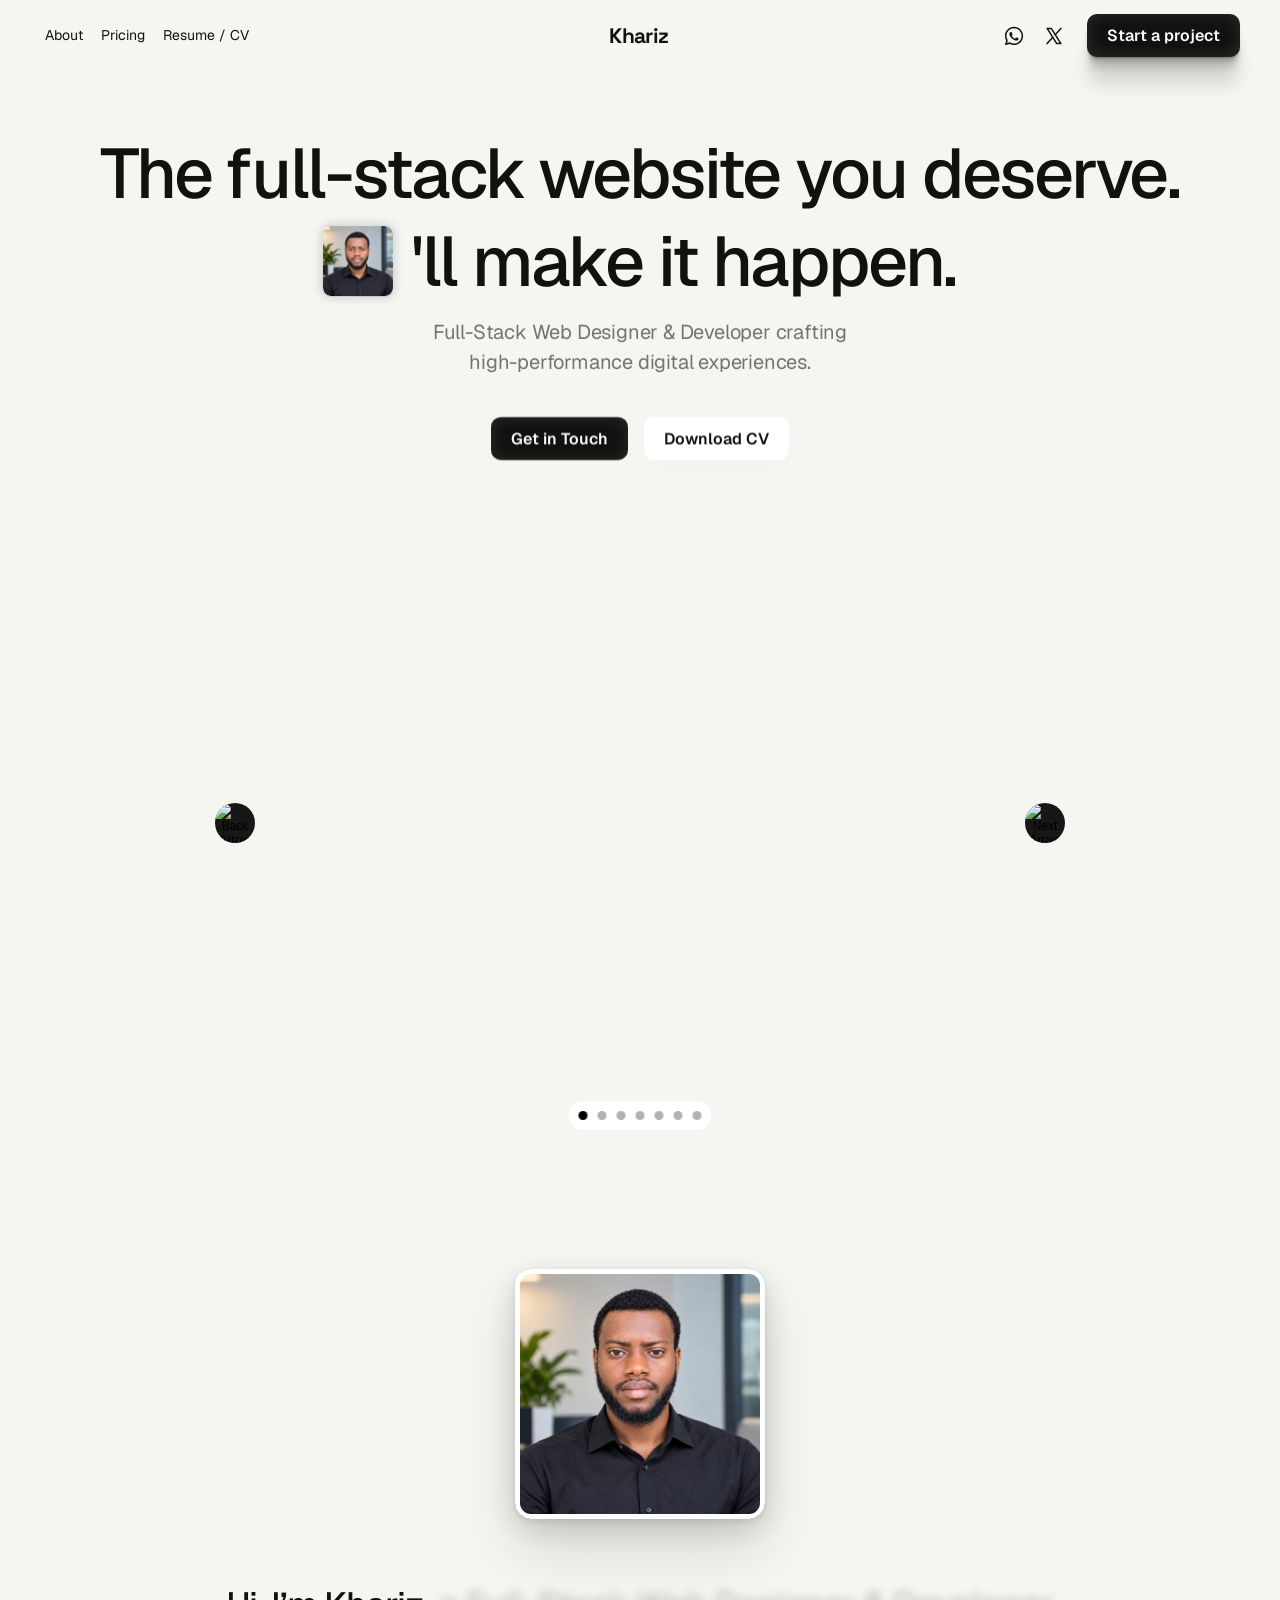
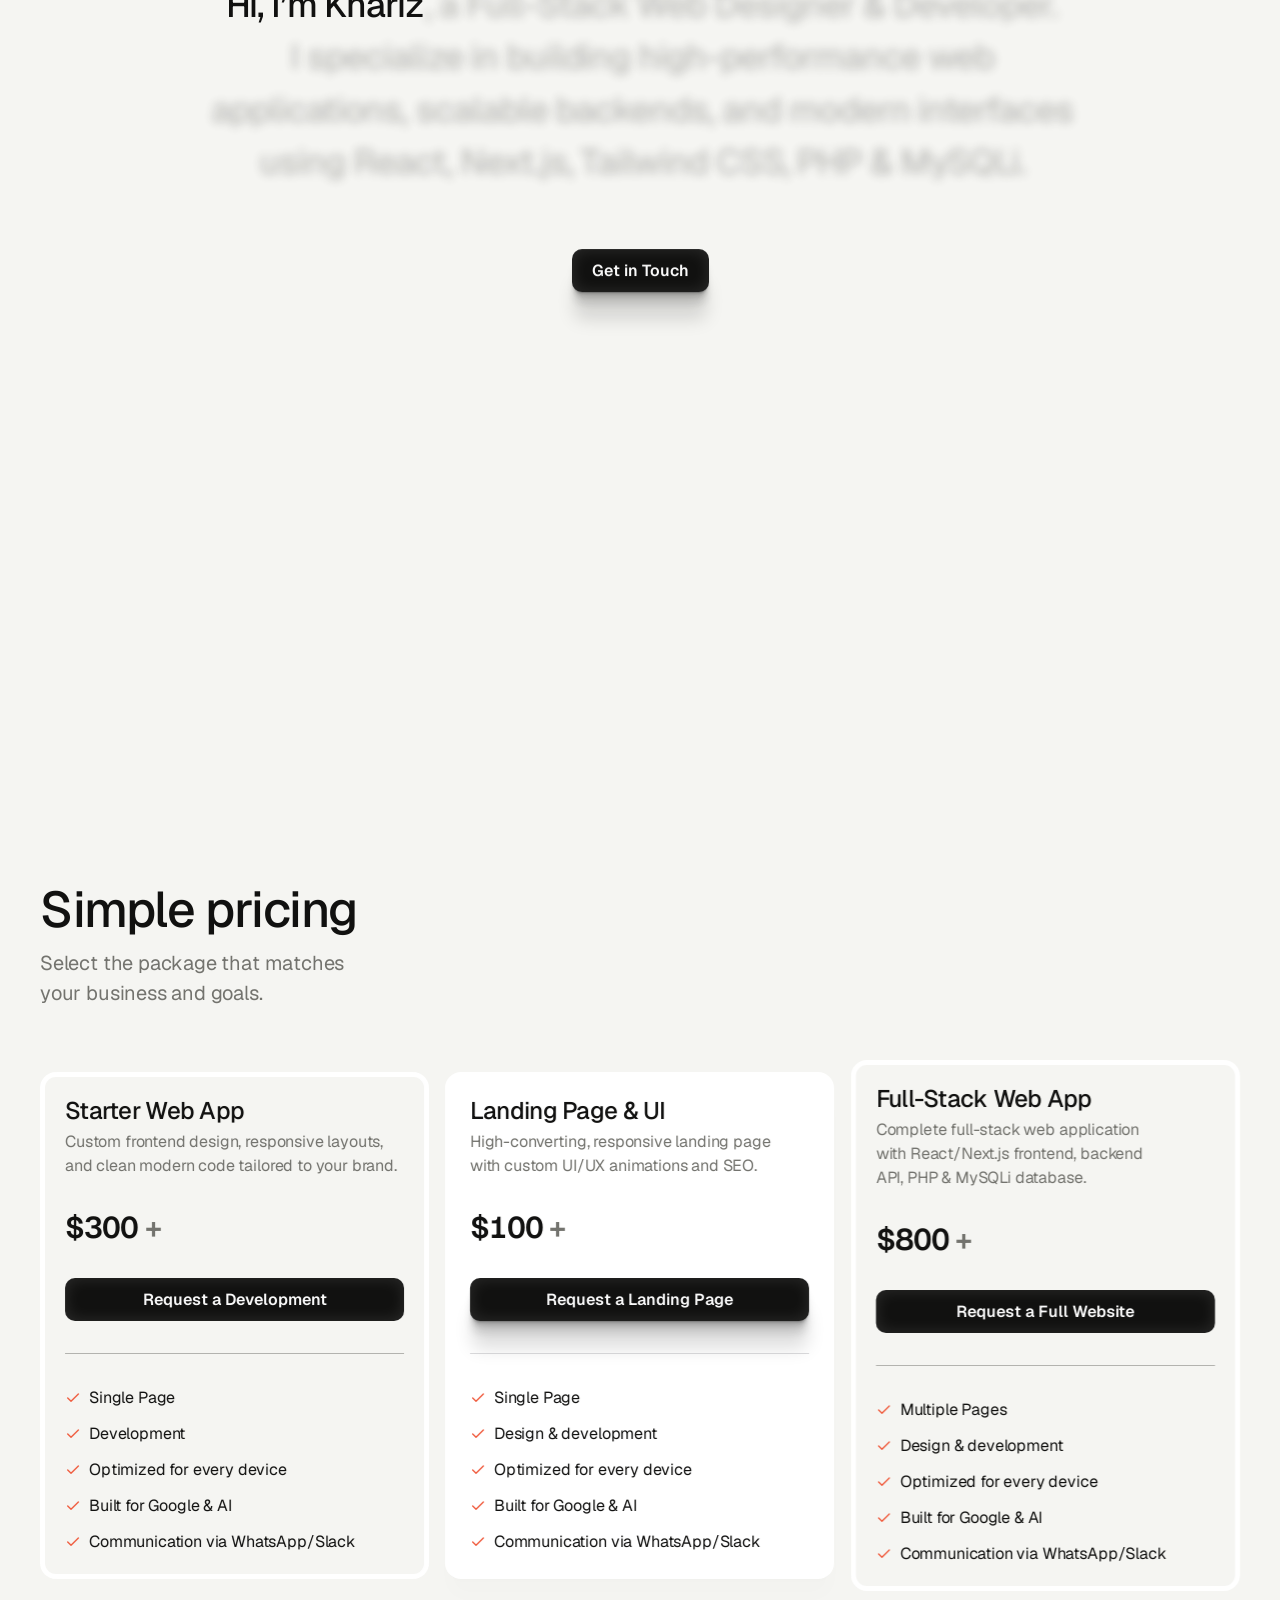
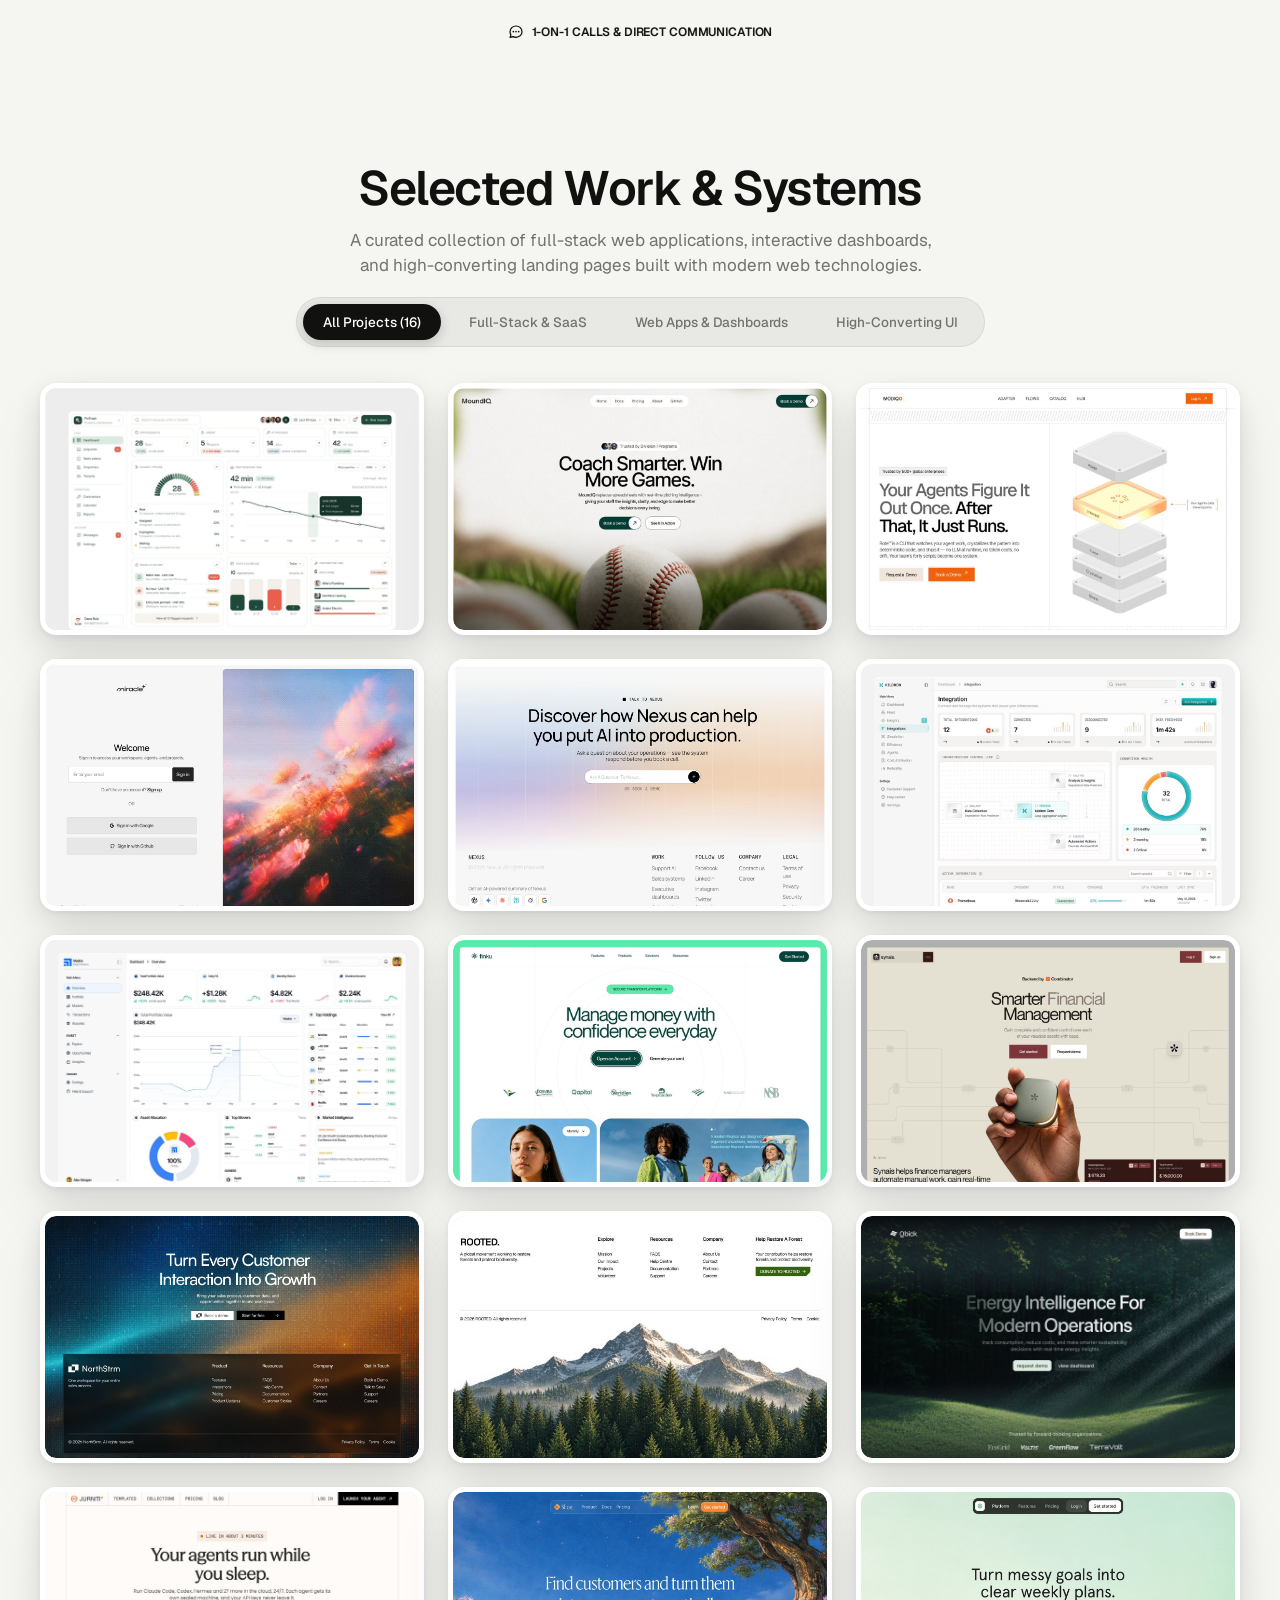
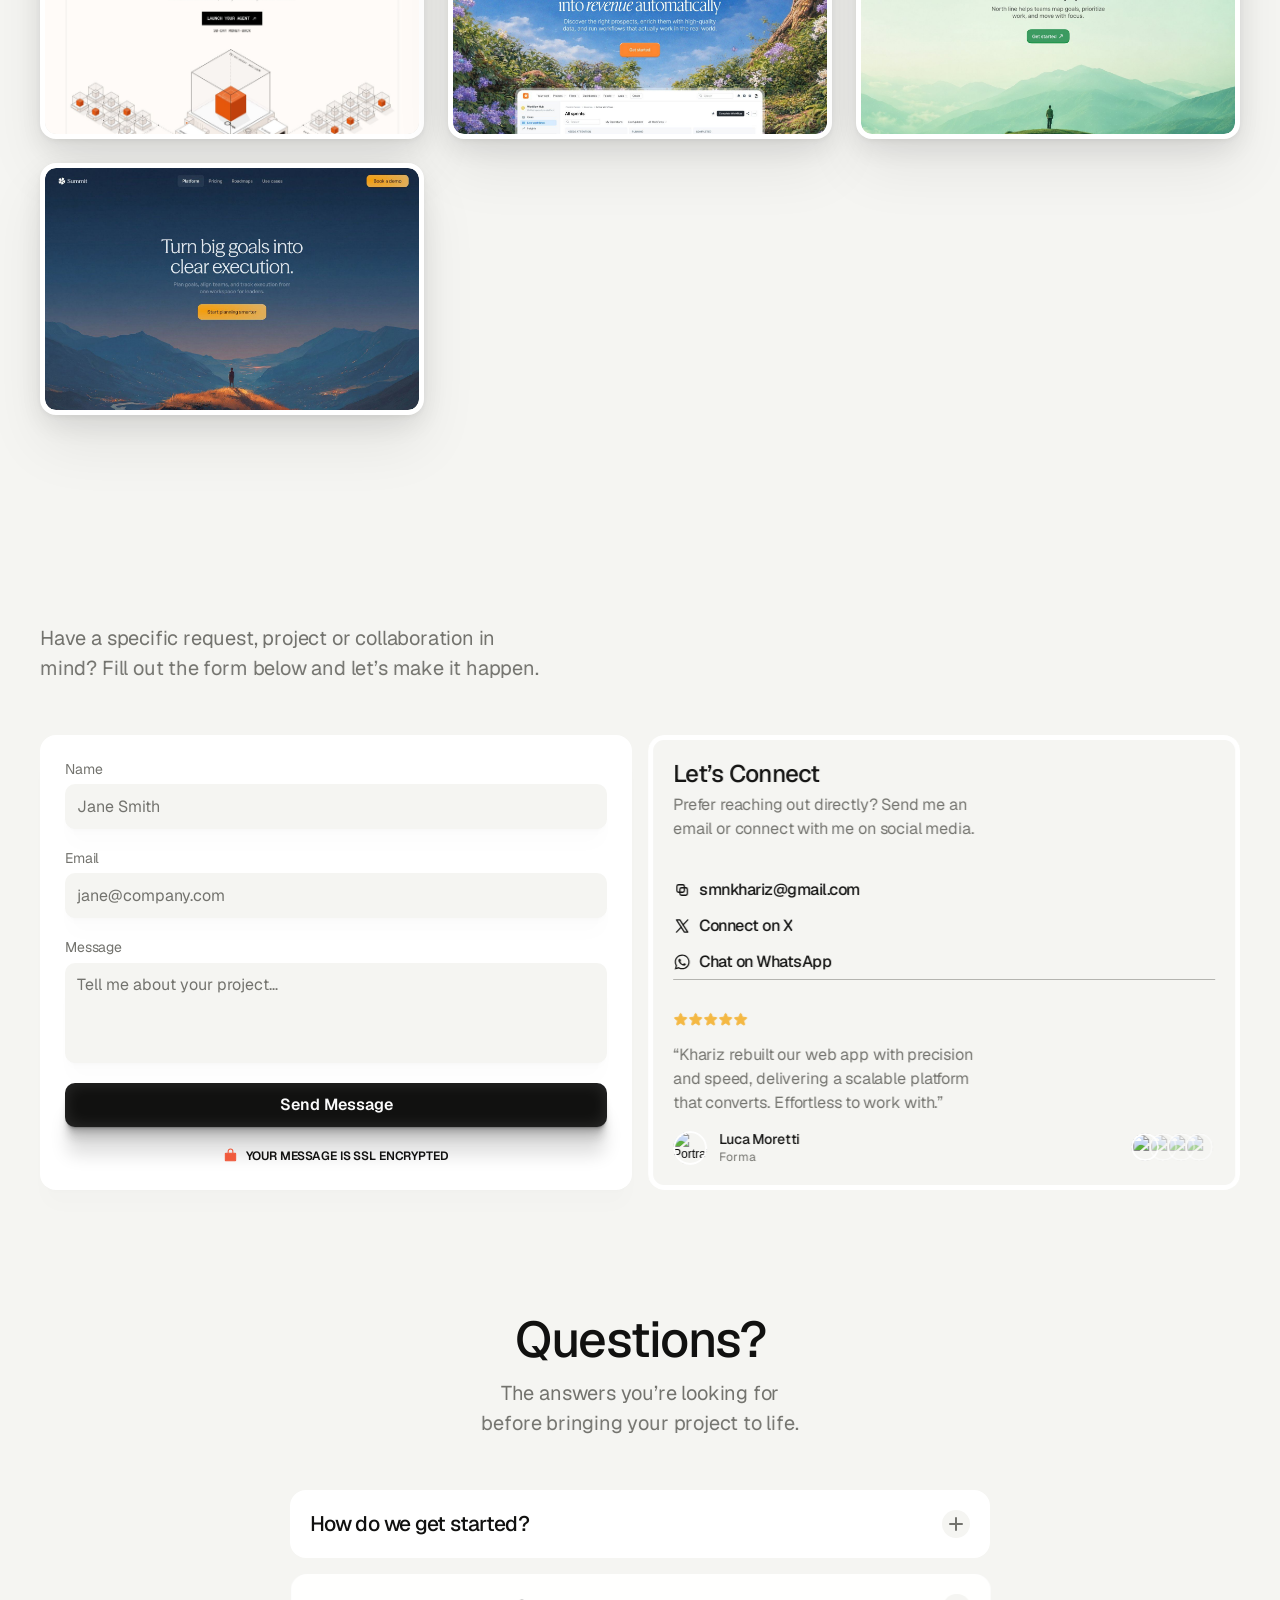
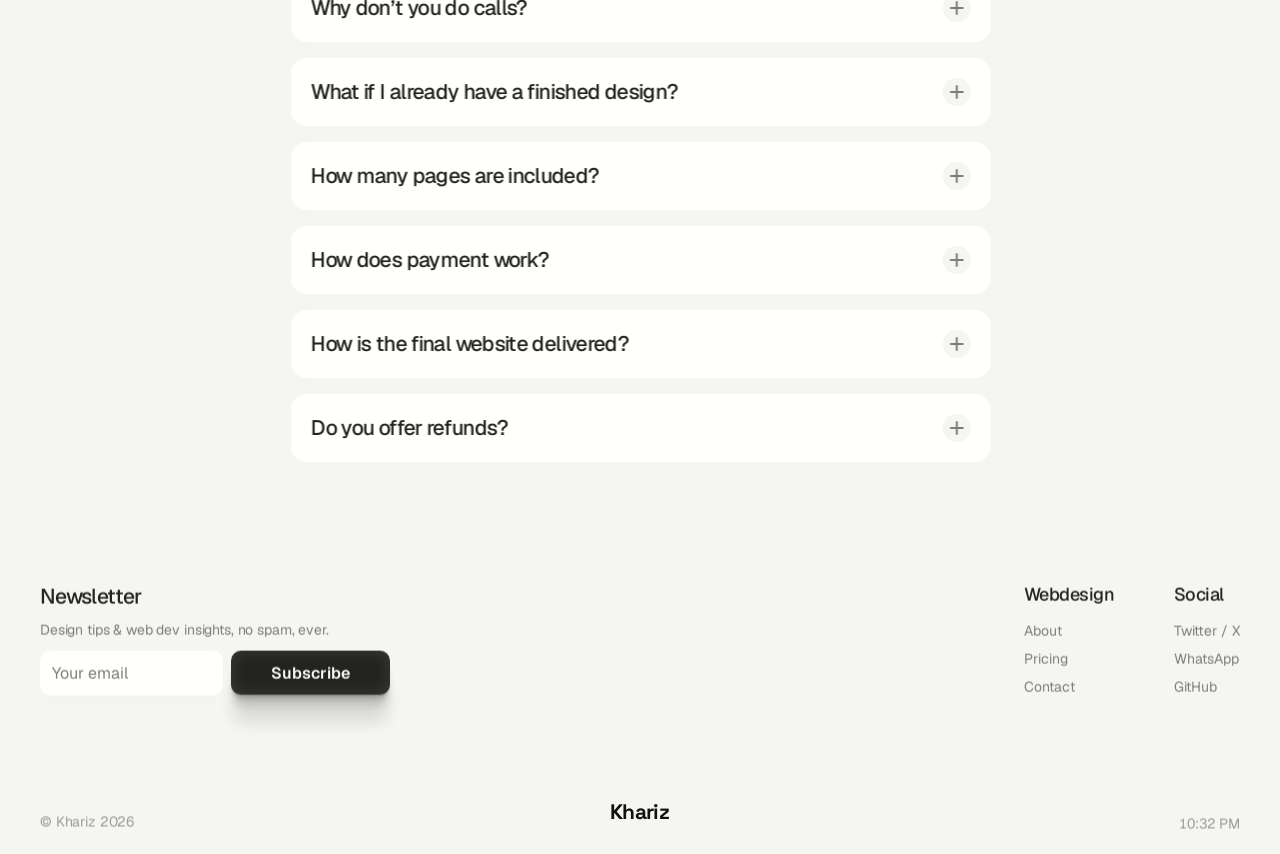
==== commit c404974b: "Some corrections on grid cards" ====
--- a/index.html
+++ b/index.html
@@ -752,6 +752,20 @@
   }
 </style>
 
+<style>
+    @font-face {
+      font-family: 'Gatuzo';
+      src: local('Gatuzo'), local('Gatuzo-Regular');
+      font-weight: normal;
+      font-style: normal;
+      font-display: swap;
+    }
+    .khariz-logo-text {
+      font-family: 'Gatuzo', 'Space Grotesk', sans-serif !important;
+      font-weight: 700 !important;
+      color: #111110 !important;
+    }
+  </style>
 </head>
 
 <body>
@@ -766,7 +780,7 @@
 
 	
 
-	<div id="main" data-framer-hydrate-v2="{&quot;routeId&quot;:&quot;augiA20Il&quot;,&quot;localeId&quot;:&quot;default&quot;,&quot;breakpoints&quot;:[{&quot;hash&quot;:&quot;72rtr7&quot;,&quot;mediaQuery&quot;:&quot;(min-width: 1200px)&quot;},{&quot;hash&quot;:&quot;1crqgst&quot;,&quot;mediaQuery&quot;:&quot;(min-width: 810px) and (max-width: 1199.98px)&quot;},{&quot;hash&quot;:&quot;1wa55qs&quot;,&quot;mediaQuery&quot;:&quot;(max-width: 809.98px)&quot;},{&quot;hash&quot;:&quot;183xdny&quot;,&quot;mediaQuery&quot;:&quot;(max-width: 809.98px)&quot;},{&quot;hash&quot;:&quot;blz3iy&quot;,&quot;mediaQuery&quot;:&quot;(min-width: 810px) and (max-width: 1199.98px)&quot;},{&quot;hash&quot;:&quot;mdxz2t&quot;,&quot;mediaQuery&quot;:&quot;(min-width: 1200px)&quot;}]}" data-framer-ssr-released-at="2026-09-23T13:04:20.065Z" data-framer-page-optimized-at="2026-09-23T20:51:43.704Z" data-framer-generated-page><!--$--><!--$--><style data-framer-html-style>:root body { background: var(--token-6510e50e-f02f-481a-9908-6bd32d8c94ec, rgb(245, 245, 242)); }</style><div class="framer-tJR2y framer-mdxz2t" data-layout-template="true" style="min-height:100vh;width:auto"><style data-framer-html-style>html body { background: var(--token-6510e50e-f02f-481a-9908-6bd32d8c94ec); }</style><div data-framer-root class="framer-cGo9a framer-Y9V3N framer-k0YLL framer-HBB1Y framer-T4Vbu framer-BIDsR framer-JXKCx framer-83IaH framer-bA5pD framer-72rtr7" style="min-height:100vh;width:auto;display:contents"><main class="framer-1cjc967" data-framer-name="Main"><header class="framer-rpzizi" data-framer-name="Hero"><div class="framer-y0iorz" data-framer-name="Container"><div class="framer-8ylmw5" data-framer-name="Heading"><div class="framer-bdq7hh" data-framer-name="Text"><div class="ssr-variant hidden-1wa55qs hidden-1crqgst"><div class="framer-qnoix6-container"><div class="framer-fEj7J framer-v4GoM framer-vcql83 framer-v-vcql83" data-framer-name="Desktop Appear 1/4" data-highlight="true" style="width:100%"><div class="framer-1onzbh1" data-framer-name="1. Line"><div class="framer-1cw2zqk" data-framer-component-type="RichTextContainer" style="--framer-link-text-color:rgb(0, 153, 255);--framer-link-text-decoration:underline;transform:none"><p class="framer-text framer-styles-preset-lapa16" data-styles-preset="MrBeybXRb" dir="auto"><span style="display:inline-block;opacity:0.001;filter:blur(5px);transform:translateX(10px) translateY(0px) scale(1) rotate(0deg) skewX(0deg) skewY(0deg)">The</span></p></div><div class="framer-qakz7r" data-framer-name="Framer Text" style="opacity:0;transform:translate(-50%, -50%)"><div class="framer-cff368" data-framer-component-type="RichTextContainer" style="--framer-link-text-color:rgb(0, 153, 255);--framer-link-text-decoration:underline;transform:none"><h1 class="framer-text framer-styles-preset-lapa16" data-styles-preset="MrBeybXRb" dir="auto">full-stack</h1></div></div><div class="framer-vcujxp" data-framer-component-type="RichTextContainer" style="--framer-link-text-color:rgb(0, 153, 255);--framer-link-text-decoration:underline;transform:none"><p class="framer-text framer-styles-preset-lapa16" data-styles-preset="MrBeybXRb" dir="auto"><span style="display:inline-block;opacity:0.001;filter:blur(5px);transform:translateX(10px) translateY(0px) scale(1) rotate(0deg) skewX(0deg) skewY(0deg)">website</span> <span style="display:inline-block;opacity:0.001;filter:blur(5px);transform:translateX(10px) translateY(0px) scale(1) rotate(0deg) skewX(0deg) skewY(0deg)">you</span> <span style="display:inline-block;opacity:0.001;filter:blur(5px);transform:translateX(10px) translateY(0px) scale(1) rotate(0deg) skewX(0deg) skewY(0deg)">deserve.</span></p></div></div><div class="framer-13rybni" data-framer-name="2. Line"><!--$--><a as="a" class="framer-1nopady framer-ll3o2n" data-framer-name="Me" data-highlight="true" id="undefined-1nopady" href="./#about" style="border-bottom-left-radius:8px;border-bottom-right-radius:8px;border-top-left-radius:8px;border-top-right-radius:8px;box-shadow:0px 0px 10px 2px rgba(0, 0, 0, 0.15);opacity:0;transform:none"><div style="position:absolute;border-radius:inherit;corner-shape:inherit;top:0;right:0;bottom:0;left:0" data-framer-background-image-wrapper="true"><img decoding="async" width="200" height="200" src="./assets/images/khariz/pfp.png" alt style="display:block;width:100%;height:100%;border-radius:inherit;corner-shape:inherit;object-position:center;object-fit:cover"></div></a><!--/$--><div class="framer-1bxkx61" data-framer-name="Sentence"><div class="framer-h5b4j4" data-framer-component-type="RichTextContainer" style="--framer-link-text-color:rgb(0, 153, 255);--framer-link-text-decoration:underline;opacity:1;transform:none"><p class="framer-text framer-styles-preset-lapa16" data-styles-preset="MrBeybXRb" dir="auto"><span style="display:inline-block;opacity:0.001;filter:blur(5px);transform:translateX(10px) translateY(0px) scale(1) rotate(0deg) skewX(0deg) skewY(0deg)">I</span></p></div><div class="framer-vfx2jl" data-framer-component-type="RichTextContainer" style="--framer-link-text-color:rgb(0, 153, 255);--framer-link-text-decoration:underline;transform:none"><p class="framer-text framer-styles-preset-lapa16" data-styles-preset="MrBeybXRb" dir="auto"><span style="display:inline-block;opacity:0.001;filter:blur(5px);transform:translateX(10px) translateY(0px) scale(1) rotate(0deg) skewX(0deg) skewY(0deg)">'ll</span> <span style="display:inline-block;opacity:0.001;filter:blur(5px);transform:translateX(10px) translateY(0px) scale(1) rotate(0deg) skewX(0deg) skewY(0deg)">make</span> <span style="display:inline-block;opacity:0.001;filter:blur(5px);transform:translateX(10px) translateY(0px) scale(1) rotate(0deg) skewX(0deg) skewY(0deg)">it</span> <span style="display:inline-block;opacity:0.001;filter:blur(5px);transform:translateX(10px) translateY(0px) scale(1) rotate(0deg) skewX(0deg) skewY(0deg)">happen.</span></p></div></div></div></div></div></div><div class="ssr-variant hidden-1crqgst hidden-72rtr7"><div class="framer-qnoix6-container"><div class="framer-fEj7J framer-v4GoM framer-vcql83 framer-v-8s5hjz" data-framer-name="Phone Appear 1/4" data-highlight="true" style="width:100%"><div class="framer-1onzbh1" data-framer-name="1. Line"><div class="framer-1cw2zqk" data-framer-component-type="RichTextContainer" style="--framer-link-text-color:rgb(0, 153, 255);--framer-link-text-decoration:underline;--extracted-r6o4lv:var(--token-31adf499-352a-4206-8797-2d572658ec93, rgb(17, 17, 16));transform:none"><p dir="auto" class="framer-text" style="--font-selector:R0Y7R2Vpc3QtNTAw;--framer-font-family:&quot;Geist&quot;, &quot;Geist Placeholder&quot;, sans-serif;--framer-font-size:45px;--framer-font-weight:500;--framer-letter-spacing:-0.03em;--framer-line-height:1.15em;--framer-text-color:var(--extracted-r6o4lv, var(--token-31adf499-352a-4206-8797-2d572658ec93, rgb(17, 17, 16)))"><span style="display:inline-block;opacity:0.001;filter:blur(5px);transform:translateX(10px) translateY(0px) scale(1) rotate(0deg) skewX(0deg) skewY(0deg)">Need</span> <span style="display:inline-block;opacity:0.001;filter:blur(5px);transform:translateX(10px) translateY(0px) scale(1) rotate(0deg) skewX(0deg) skewY(0deg)">a</span></p></div></div><div class="framer-gcqt0s" data-framer-name="Extra Line Phone"><div class="framer-sx2krg" data-framer-name="Framer Text" style="opacity:0"><div class="framer-3kiunn" data-framer-component-type="RichTextContainer" style="--extracted-gdpscs:var(--token-31adf499-352a-4206-8797-2d572658ec93, rgb(17, 17, 16));--framer-link-text-color:rgb(0, 153, 255);--framer-link-text-decoration:underline;transform:none"><h1 dir="auto" class="framer-text" style="--font-selector:R0Y7R2Vpc3QtNTAw;--framer-font-family:&quot;Geist&quot;, &quot;Geist Placeholder&quot;, sans-serif;--framer-font-size:45px;--framer-font-weight:500;--framer-letter-spacing:-0.03em;--framer-line-height:1.25em;--framer-text-alignment:center;--framer-text-color:var(--extracted-gdpscs, var(--token-31adf499-352a-4206-8797-2d572658ec93, rgb(17, 17, 16)))">full-stack</h1></div></div><div class="framer-1wvfoqi" data-framer-component-type="RichTextContainer" style="--extracted-r6o4lv:var(--token-31adf499-352a-4206-8797-2d572658ec93, rgb(17, 17, 16));--framer-link-text-color:rgb(0, 153, 255);--framer-link-text-decoration:underline;transform:none"><p dir="auto" class="framer-text" style="--font-selector:R0Y7R2Vpc3QtNTAw;--framer-font-family:&quot;Geist&quot;, &quot;Geist Placeholder&quot;, sans-serif;--framer-font-size:45px;--framer-font-weight:500;--framer-letter-spacing:-0.03em;--framer-line-height:1.25em;--framer-text-color:var(--extracted-r6o4lv, var(--token-31adf499-352a-4206-8797-2d572658ec93, rgb(17, 17, 16)))"><span style="display:inline-block;opacity:0.001;filter:blur(5px);transform:translateX(10px) translateY(0px) scale(1) rotate(0deg) skewX(0deg) skewY(0deg)">site?</span></p></div></div><div class="framer-13rybni" data-framer-name="2. Line"><!--$--><a as="a" class="framer-1nopady framer-ll3o2n" data-framer-name="Me" data-highlight="true" id="undefined-1nopady" href="./#about" style="border-bottom-left-radius:8px;border-bottom-right-radius:8px;border-top-left-radius:8px;border-top-right-radius:8px;box-shadow:0px 0px 10px 2px rgba(0, 0, 0, 0.15);opacity:0;transform:none"><div style="position:absolute;border-radius:inherit;corner-shape:inherit;top:0;right:0;bottom:0;left:0" data-framer-background-image-wrapper="true"><img decoding="async" width="200" height="200" src="./assets/images/khariz/pfp.png" alt style="display:block;width:100%;height:100%;border-radius:inherit;corner-shape:inherit;object-position:center;object-fit:cover"></div></a><!--/$--><div class="framer-1bxkx61" data-framer-name="Sentence"><div class="framer-h5b4j4" data-framer-component-type="RichTextContainer" style="--framer-link-text-color:rgb(0, 153, 255);--framer-link-text-decoration:underline;--extracted-r6o4lv:var(--token-31adf499-352a-4206-8797-2d572658ec93, rgb(17, 17, 16));opacity:1;transform:none"><p dir="auto" class="framer-text" style="--font-selector:R0Y7R2Vpc3QtNTAw;--framer-font-family:&quot;Geist&quot;, &quot;Geist Placeholder&quot;, sans-serif;--framer-font-size:45px;--framer-font-weight:500;--framer-letter-spacing:-0.03em;--framer-line-height:1.25em;--framer-text-color:var(--extracted-r6o4lv, var(--token-31adf499-352a-4206-8797-2d572658ec93, rgb(17, 17, 16)))"><span style="display:inline-block;opacity:0.001;filter:blur(5px);transform:translateX(10px) translateY(0px) scale(1) rotate(0deg) skewX(0deg) skewY(0deg)">I</span></p></div><div class="framer-vfx2jl" data-framer-component-type="RichTextContainer" style="--framer-link-text-color:rgb(0, 153, 255);--framer-link-text-decoration:underline;--extracted-r6o4lv:var(--token-31adf499-352a-4206-8797-2d572658ec93, rgb(17, 17, 16));transform:none"><p dir="auto" class="framer-text" style="--font-selector:R0Y7R2Vpc3QtNTAw;--framer-font-family:&quot;Geist&quot;, &quot;Geist Placeholder&quot;, sans-serif;--framer-font-size:45px;--framer-font-weight:500;--framer-letter-spacing:-0.03em;--framer-line-height:1.25em;--framer-text-color:var(--extracted-r6o4lv, var(--token-31adf499-352a-4206-8797-2d572658ec93, rgb(17, 17, 16)))"><span style="display:inline-block;opacity:0.001;filter:blur(5px);transform:translateX(10px) translateY(0px) scale(1) rotate(0deg) skewX(0deg) skewY(0deg)">’ll</span> <span style="display:inline-block;opacity:0.001;filter:blur(5px);transform:translateX(10px) translateY(0px) scale(1) rotate(0deg) skewX(0deg) skewY(0deg)">build</span> <span style="display:inline-block;opacity:0.001;filter:blur(5px);transform:translateX(10px) translateY(0px) scale(1) rotate(0deg) skewX(0deg) skewY(0deg)">it.</span></p></div></div></div></div></div></div><div class="ssr-variant hidden-1wa55qs hidden-72rtr7"><div class="framer-qnoix6-container"><div class="framer-fEj7J framer-v4GoM framer-vcql83 framer-v-17hn3ww" data-framer-name="Tablet Appear 1/4" data-highlight="true" style="width:100%"><div class="framer-1onzbh1" data-framer-name="1. Line"><div class="framer-1cw2zqk" data-framer-component-type="RichTextContainer" style="--framer-link-text-color:rgb(0, 153, 255);--framer-link-text-decoration:underline;--extracted-r6o4lv:var(--token-31adf499-352a-4206-8797-2d572658ec93, rgb(17, 17, 16));transform:none"><p dir="auto" class="framer-text" style="--font-selector:R0Y7R2Vpc3QtNTAw;--framer-font-family:&quot;Geist&quot;, &quot;Geist Placeholder&quot;, sans-serif;--framer-font-size:55px;--framer-font-weight:500;--framer-letter-spacing:-0.03em;--framer-line-height:1.25em;--framer-text-color:var(--extracted-r6o4lv, var(--token-31adf499-352a-4206-8797-2d572658ec93, rgb(17, 17, 16)))"><span style="display:inline-block;opacity:0.001;filter:blur(5px);transform:translateX(10px) translateY(0px) scale(1) rotate(0deg) skewX(0deg) skewY(0deg)">The</span></p></div><div class="framer-qakz7r" data-framer-name="Framer Text" style="opacity:0;transform:translate(-50%, -50%)"><div class="framer-cff368" data-framer-component-type="RichTextContainer" style="--framer-link-text-color:rgb(0, 153, 255);--framer-link-text-decoration:underline;--extracted-gdpscs:var(--token-31adf499-352a-4206-8797-2d572658ec93, rgb(17, 17, 16));transform:none"><h1 dir="auto" class="framer-text" style="--font-selector:R0Y7R2Vpc3QtNTAw;--framer-font-family:&quot;Geist&quot;, &quot;Geist Placeholder&quot;, sans-serif;--framer-font-size:55px;--framer-font-weight:500;--framer-letter-spacing:-0.03em;--framer-line-height:1.25em;--framer-text-alignment:center;--framer-text-color:var(--extracted-gdpscs, var(--token-31adf499-352a-4206-8797-2d572658ec93, rgb(17, 17, 16)))">full-stack</h1></div></div><div class="framer-vcujxp" data-framer-component-type="RichTextContainer" style="--framer-link-text-color:rgb(0, 153, 255);--framer-link-text-decoration:underline;--extracted-r6o4lv:var(--token-31adf499-352a-4206-8797-2d572658ec93, rgb(17, 17, 16));transform:none"><p dir="auto" class="framer-text" style="--font-selector:R0Y7R2Vpc3QtNTAw;--framer-font-family:&quot;Geist&quot;, &quot;Geist Placeholder&quot;, sans-serif;--framer-font-size:55px;--framer-font-weight:500;--framer-letter-spacing:-0.03em;--framer-line-height:1.25em;--framer-text-color:var(--extracted-r6o4lv, var(--token-31adf499-352a-4206-8797-2d572658ec93, rgb(17, 17, 16)))"><span style="display:inline-block;opacity:0.001;filter:blur(5px);transform:translateX(10px) translateY(0px) scale(1) rotate(0deg) skewX(0deg) skewY(0deg)">website</span></p></div></div><div class="framer-tevxyj" data-framer-name="Extra Line Tablet"><div class="framer-11z1w4" data-framer-component-type="RichTextContainer" style="--framer-link-text-color:rgb(0, 153, 255);--framer-link-text-decoration:underline;--extracted-r6o4lv:var(--token-31adf499-352a-4206-8797-2d572658ec93, rgb(17, 17, 16));transform:none"><p dir="auto" class="framer-text" style="--font-selector:R0Y7R2Vpc3QtNTAw;--framer-font-family:&quot;Geist&quot;, &quot;Geist Placeholder&quot;, sans-serif;--framer-font-size:55px;--framer-font-weight:500;--framer-letter-spacing:-0.03em;--framer-line-height:1.25em;--framer-text-color:var(--extracted-r6o4lv, var(--token-31adf499-352a-4206-8797-2d572658ec93, rgb(17, 17, 16)))"><span style="display:inline-block;opacity:0.001;filter:blur(5px);transform:translateX(10px) translateY(0px) scale(1) rotate(0deg) skewX(0deg) skewY(0deg)">you</span> <span style="display:inline-block;opacity:0.001;filter:blur(5px);transform:translateX(10px) translateY(0px) scale(1) rotate(0deg) skewX(0deg) skewY(0deg)">deserve.</span></p></div></div><div class="framer-13rybni" data-framer-name="2. Line"><!--$--><a as="a" class="framer-1nopady framer-ll3o2n" data-framer-name="Me" data-highlight="true" id="undefined-1nopady" href="./#about" style="border-bottom-left-radius:8px;border-bottom-right-radius:8px;border-top-left-radius:8px;border-top-right-radius:8px;box-shadow:0px 0px 10px 2px rgba(0, 0, 0, 0.15);opacity:0;transform:none"><div style="position:absolute;border-radius:inherit;corner-shape:inherit;top:0;right:0;bottom:0;left:0" data-framer-background-image-wrapper="true"><img decoding="async" width="200" height="200" src="./assets/images/khariz/pfp.png" alt style="display:block;width:100%;height:100%;border-radius:inherit;corner-shape:inherit;object-position:center;object-fit:cover"></div></a><!--/$--><div class="framer-1bxkx61" data-framer-name="Sentence"><div class="framer-h5b4j4" data-framer-component-type="RichTextContainer" style="--framer-link-text-color:rgb(0, 153, 255);--framer-link-text-decoration:underline;--extracted-r6o4lv:var(--token-31adf499-352a-4206-8797-2d572658ec93, rgb(17, 17, 16));opacity:1;transform:none"><p dir="auto" class="framer-text" style="--font-selector:R0Y7R2Vpc3QtNTAw;--framer-font-family:&quot;Geist&quot;, &quot;Geist Placeholder&quot;, sans-serif;--framer-font-size:55px;--framer-font-weight:500;--framer-letter-spacing:-0.03em;--framer-line-height:1.25em;--framer-text-color:var(--extracted-r6o4lv, var(--token-31adf499-352a-4206-8797-2d572658ec93, rgb(17, 17, 16)))"><span style="display:inline-block;opacity:0.001;filter:blur(5px);transform:translateX(10px) translateY(0px) scale(1) rotate(0deg) skewX(0deg) skewY(0deg)">I</span></p></div><div class="framer-vfx2jl" data-framer-component-type="RichTextContainer" style="--framer-link-text-color:rgb(0, 153, 255);--framer-link-text-decoration:underline;--extracted-r6o4lv:var(--token-31adf499-352a-4206-8797-2d572658ec93, rgb(17, 17, 16));transform:none"><p dir="auto" class="framer-text" style="--font-selector:R0Y7R2Vpc3QtNTAw;--framer-font-family:&quot;Geist&quot;, &quot;Geist Placeholder&quot;, sans-serif;--framer-font-size:55px;--framer-font-weight:500;--framer-letter-spacing:-0.03em;--framer-line-height:1.25em;--framer-text-color:var(--extracted-r6o4lv, var(--token-31adf499-352a-4206-8797-2d572658ec93, rgb(17, 17, 16)))"><span style="display:inline-block;opacity:0.001;filter:blur(5px);transform:translateX(10px) translateY(0px) scale(1) rotate(0deg) skewX(0deg) skewY(0deg)">‘ll</span> <span style="display:inline-block;opacity:0.001;filter:blur(5px);transform:translateX(10px) translateY(0px) scale(1) rotate(0deg) skewX(0deg) skewY(0deg)">make</span> <span style="display:inline-block;opacity:0.001;filter:blur(5px);transform:translateX(10px) translateY(0px) scale(1) rotate(0deg) skewX(0deg) skewY(0deg)">it</span> <span style="display:inline-block;opacity:0.001;filter:blur(5px);transform:translateX(10px) translateY(0px) scale(1) rotate(0deg) skewX(0deg) skewY(0deg)">happen.</span></p></div></div></div></div></div></div><div class="framer-hbytco" data-framer-appear-id="hbytco" data-framer-component-type="RichTextContainer" style="opacity:0.001;transform:translateY(20px)"><h1 class="framer-text framer-styles-preset-jlys82" data-styles-preset="SyeXy6p9y" dir="auto">Full-Stack Web Designer & Developer crafting high-performance digital experiences.</h1></div></div><div class="framer-1qz283g" data-framer-appear-id="1qz283g" data-framer-name="Buttons" style="opacity:0.001;transform:translateY(20px)"><div class="framer-cvegw7" data-framer-name="Project Button"><!--$--><div class="ssr-variant hidden-1wa55qs"><div class="framer-ly7ce-container"><!--$--><a class="framer-KLio4 framer-CqUuk framer-AdRoX framer-1lnhtne framer-v-1u9lxuu framer-1dhe3oc" data-framer-name="Primary No Shadow" data-reset="button" href="./#pricing" style="--border-bottom-width:0px;--border-color:rgba(0, 0, 0, 0);--border-left-width:0px;--border-right-width:0px;--border-style:solid;--border-top-width:0px;background-color:var(--token-31adf499-352a-4206-8797-2d572658ec93, rgb(17, 17, 16));border-bottom-left-radius:10px;border-bottom-right-radius:10px;border-top-left-radius:10px;border-top-right-radius:10px;box-shadow:0px 0.7065919983928324px 0.4239551990356995px -0.41666666666666663px rgba(240, 90, 60, 0), 0px 1.8065619053231785px 1.0839371431939073px -0.8333333333333333px rgba(240, 90, 60, 0), 0px 3.6217592146567767px 2.1730555287940665px -1.25px rgba(240, 90, 60, 0), 0px 6.8655999097303715px 4.119359945838224px -1.6666666666666665px rgba(240, 90, 60, 0), 0px 13.646761411524492px 8.188056846914698px -2.0833333333333335px rgba(240, 90, 60, 0), 0px 30px 18.000000000000004px -2.5px rgba(240, 90, 60, 0), inset 0px 0px 15px 1.5px rgba(255, 255, 255, 0.1);opacity:1"><div class="framer-1e9ju0e" data-framer-name="Text Wrapper"><div class="framer-xzb1f6" data-framer-component-type="RichTextContainer" style="--framer-link-text-color:rgb(0, 153, 255);--framer-link-text-decoration:underline;transform:none"><p class="framer-text framer-styles-preset-60fsvn" data-styles-preset="B10gzTHc3" dir="auto">Start a project</p></div><div class="framer-pcegp3" data-framer-component-type="RichTextContainer" style="--framer-link-text-color:rgb(0, 153, 255);--framer-link-text-decoration:underline;transform:none"><p class="framer-text framer-styles-preset-60fsvn" data-styles-preset="B10gzTHc3" dir="auto">Start a project</p></div></div></a><!--/$--></div></div><div class="ssr-variant hidden-1crqgst hidden-72rtr7"><div class="framer-ly7ce-container"><!--$--><a class="framer-KLio4 framer-CqUuk framer-AdRoX framer-1lnhtne framer-v-1u9lxuu framer-1dhe3oc" data-framer-name="Primary No Shadow" data-reset="button" href="./#pricing" style="--border-bottom-width:0px;--border-color:rgba(0, 0, 0, 0);--border-left-width:0px;--border-right-width:0px;--border-style:solid;--border-top-width:0px;background-color:var(--token-31adf499-352a-4206-8797-2d572658ec93, rgb(17, 17, 16));width:100%;border-bottom-left-radius:10px;border-bottom-right-radius:10px;border-top-left-radius:10px;border-top-right-radius:10px;box-shadow:0px 0.7065919983928324px 0.4239551990356995px -0.41666666666666663px rgba(240, 90, 60, 0), 0px 1.8065619053231785px 1.0839371431939073px -0.8333333333333333px rgba(240, 90, 60, 0), 0px 3.6217592146567767px 2.1730555287940665px -1.25px rgba(240, 90, 60, 0), 0px 6.8655999097303715px 4.119359945838224px -1.6666666666666665px rgba(240, 90, 60, 0), 0px 13.646761411524492px 8.188056846914698px -2.0833333333333335px rgba(240, 90, 60, 0), 0px 30px 18.000000000000004px -2.5px rgba(240, 90, 60, 0), inset 0px 0px 15px 1.5px rgba(255, 255, 255, 0.1);opacity:1"><div class="framer-1e9ju0e" data-framer-name="Text Wrapper"><div class="framer-xzb1f6" data-framer-component-type="RichTextContainer" style="--framer-link-text-color:rgb(0, 153, 255);--framer-link-text-decoration:underline;transform:none"><p class="framer-text framer-styles-preset-60fsvn" data-styles-preset="B10gzTHc3" dir="auto">Start Now</p></div><div class="framer-pcegp3" data-framer-component-type="RichTextContainer" style="--framer-link-text-color:rgb(0, 153, 255);--framer-link-text-decoration:underline;transform:none"><p class="framer-text framer-styles-preset-60fsvn" data-styles-preset="B10gzTHc3" dir="auto">Start Now</p></div></div></a><!--/$--></div></div><!--/$--><div class="framer-1rtwtfg" data-framer-name="Explore Resources Button"><div class="ssr-variant hidden-1wa55qs"><div class="framer-iyvoa3-container"><!--$--><a class="framer-KLio4 framer-CqUuk framer-AdRoX framer-1lnhtne framer-v-91kaxd framer-1dhe3oc" data-framer-name="Secondary White" data-reset="button" href="./assets/images/khariz/Khariz_CV.pdf" target="_blank" style="--border-bottom-width:0px;--border-color:rgba(0, 0, 0, 0);--border-left-width:0px;--border-right-width:0px;--border-style:solid;--border-top-width:0px;background-color:var(--token-360e7a9f-1c3f-4207-b20c-b47db9428e33, rgb(255, 255, 255));border-bottom-left-radius:10px;border-bottom-right-radius:10px;border-top-left-radius:10px;border-top-right-radius:10px;box-shadow:0px 0.7961918735236395px 0.7961918735236395px -0.625px rgba(0, 0, 0, 0.01), 0px 2.414506143104518px 2.414506143104518px -1.25px rgba(0, 0, 0, 0.01), 0px 6.382653521484461px 6.382653521484461px -1.875px rgba(0, 0, 0, 0.01), 0px 20px 20px -2.5px rgba(0, 0, 0, 0.01);opacity:1"><div class="framer-1e9ju0e" data-framer-name="Text Wrapper"><div class="framer-xzb1f6" data-framer-component-type="RichTextContainer" style="--framer-link-text-color:rgb(0, 153, 255);--framer-link-text-decoration:underline;--extracted-r6o4lv:var(--token-31adf499-352a-4206-8797-2d572658ec93, rgb(17, 17, 16));transform:none"><p class="framer-text framer-styles-preset-60fsvn" data-styles-preset="B10gzTHc3" dir="auto" style="--framer-text-color:var(--extracted-r6o4lv, var(--token-31adf499-352a-4206-8797-2d572658ec93, rgb(17, 17, 16)))">Download CV</p></div><div class="framer-pcegp3" data-framer-component-type="RichTextContainer" style="--framer-link-text-color:rgb(0, 153, 255);--framer-link-text-decoration:underline;--extracted-r6o4lv:var(--token-31adf499-352a-4206-8797-2d572658ec93, rgb(17, 17, 16));transform:none"><p class="framer-text framer-styles-preset-60fsvn" data-styles-preset="B10gzTHc3" dir="auto" style="--framer-text-color:var(--extracted-r6o4lv, var(--token-31adf499-352a-4206-8797-2d572658ec93, rgb(17, 17, 16)))">Download CV</p></div></div></a><!--/$--></div></div><div class="ssr-variant hidden-1crqgst hidden-72rtr7"><div class="framer-iyvoa3-container"><!--$--><a class="framer-KLio4 framer-CqUuk framer-AdRoX framer-1lnhtne framer-v-91kaxd framer-1dhe3oc" data-framer-name="Secondary White" data-reset="button" href="./assets/images/khariz/Khariz_CV.pdf" target="_blank" style="--border-bottom-width:0px;--border-color:rgba(0, 0, 0, 0);--border-left-width:0px;--border-right-width:0px;--border-style:solid;--border-top-width:0px;background-color:var(--token-360e7a9f-1c3f-4207-b20c-b47db9428e33, rgb(255, 255, 255));width:100%;border-bottom-left-radius:10px;border-bottom-right-radius:10px;border-top-left-radius:10px;border-top-right-radius:10px;box-shadow:0px 0.7961918735236395px 0.7961918735236395px -0.625px rgba(0, 0, 0, 0.01), 0px 2.414506143104518px 2.414506143104518px -1.25px rgba(0, 0, 0, 0.01), 0px 6.382653521484461px 6.382653521484461px -1.875px rgba(0, 0, 0, 0.01), 0px 20px 20px -2.5px rgba(0, 0, 0, 0.01);opacity:1"><div class="framer-1e9ju0e" data-framer-name="Text Wrapper"><div class="framer-xzb1f6" data-framer-component-type="RichTextContainer" style="--framer-link-text-color:rgb(0, 153, 255);--framer-link-text-decoration:underline;--extracted-r6o4lv:var(--token-31adf499-352a-4206-8797-2d572658ec93, rgb(17, 17, 16));transform:none"><p class="framer-text framer-styles-preset-60fsvn" data-styles-preset="B10gzTHc3" dir="auto" style="--framer-text-color:var(--extracted-r6o4lv, var(--token-31adf499-352a-4206-8797-2d572658ec93, rgb(17, 17, 16)))">Download CV</p></div><div class="framer-pcegp3" data-framer-component-type="RichTextContainer" style="--framer-link-text-color:rgb(0, 153, 255);--framer-link-text-decoration:underline;--extracted-r6o4lv:var(--token-31adf499-352a-4206-8797-2d572658ec93, rgb(17, 17, 16));transform:none"><p class="framer-text framer-styles-preset-60fsvn" data-styles-preset="B10gzTHc3" dir="auto" style="--framer-text-color:var(--extracted-r6o4lv, var(--token-31adf499-352a-4206-8797-2d572658ec93, rgb(17, 17, 16)))">Download CV</p></div></div></a><!--/$--></div></div>div></div><div class="framer-10d50su" data-framer-appear-id="10d50su" data-framer-name="References" id="references" style="opacity:0.001;transform:translateY(20px)"><div class="framer-cik0f1-container hidden-1wa55qs"><!--$--><section class="framer-slideshow framer-slideshow-axis-x" style="display:flex;flex-direction:row;width:100%;height:100%;max-width:100%;max-height:100%;place-items:center;margin:0;padding:0px;list-style-type:none;text-indent:none;user-select:none"><div style="width:100%;height:100%;margin:0;padding:inherit;position:absolute;inset:0;overflow:visible;border-radius:0;user-select:none;perspective:2000px"><ul style="display:flex;flex-direction:row;width:100%;height:100%;max-width:100%;max-height:100%;place-items:center;margin:0;padding:0;list-style-type:none;text-indent:none;gap:60px;transform:translateX(calc(var(--framer-dir-multiplier, -1) * (0% + 0px)));transform-style:preserve-3d;cursor:auto;user-select:none"><li style="display:contents"><div class="framer-l0ohlq-container" data-framer-name="RoyalCar" name="RoyalCar" style="flex-shrink:0;user-select:none;width:100%;height:100%"><!--$--><div name="RoyalCar" class="framer-baxgR framer-1x5g4sx framer-v-1x5g4sx" data-framer-name="Video" style="height:100%;width:100%;border-bottom-left-radius:16px;border-bottom-right-radius:16px;border-top-left-radius:16px;border-top-right-radius:16px"><div class="framer-1v0556w-container"><video src="./assets/videos/hxxJ0OVqW5yyyPHQAV7oEaIvA.mp4" loop preload="auto" poster="./assets/images/PG6aNPfmiBWhRggJFdbKBskWQ.jpg" muted playsinline style="cursor:auto;width:100%;height:100%;border-radius:16px;display:block;object-fit:cover;background-color:rgba(0, 0, 0, 0);object-position:50% 50%"></video></div></div><!--/$--></div></li><li style="display:contents"><div class="framer-1cz0o7x-container" data-framer-name="Framepath" name="Framepath" style="flex-shrink:0;user-select:none;width:100%;height:100%"><!--$--><div name="Framepath" class="framer-baxgR framer-1x5g4sx framer-v-1x5g4sx" data-framer-name="Video" style="height:100%;width:100%;border-bottom-left-radius:16px;border-bottom-right-radius:16px;border-top-left-radius:16px;border-top-right-radius:16px"><div class="framer-1v0556w-container"><video src="./assets/videos/TJsECTxBsJcxZmGwvd4GIu5fdA.mp4" loop preload="auto" poster="./assets/images/J47eOl9iu70k8bwE631fk1DVAc0.jpg" muted playsinline style="cursor:auto;width:100%;height:100%;border-radius:16px;display:block;object-fit:cover;background-color:rgba(0, 0, 0, 0);object-position:50% 50%"></video></div></div><!--/$--></div></li><li style="display:contents"><div class="framer-1b7bad8-container" data-framer-name="Newsletter Button" name="Newsletter Button" style="flex-shrink:0;user-select:none;width:100%;height:100%"><!--$--><div name="Newsletter Button" class="framer-baxgR framer-1x5g4sx framer-v-1x5g4sx" data-framer-name="Video" style="height:100%;width:100%;border-bottom-left-radius:16px;border-bottom-right-radius:16px;border-top-left-radius:16px;border-top-right-radius:16px"><div class="framer-1v0556w-container"><video src="./assets/videos/32pcS7k9DMY5SMvsxkESA8Q8Wc.mp4" loop preload="auto" poster="./assets/images/jVC9E0YBAeiSl5NiJPesgOx29Hc.jpg" muted playsinline style="cursor:auto;width:100%;height:100%;border-radius:16px;display:block;object-fit:cover;background-color:rgba(0, 0, 0, 0);object-position:50% 50%"></video></div></div><!--/$--></div></li><li style="display:contents"><div class="framer-f9etdc-container" data-framer-name="GreenKeeper" name="GreenKeeper" style="flex-shrink:0;user-select:none;width:100%;height:100%"><!--$--><div name="GreenKeeper" class="framer-baxgR framer-1x5g4sx framer-v-1x5g4sx" data-framer-name="Video" style="height:100%;width:100%;border-bottom-left-radius:16px;border-bottom-right-radius:16px;border-top-left-radius:16px;border-top-right-radius:16px"><div class="framer-1v0556w-container"><video src="./assets/videos/ZbLZQAWJikqPWWFRXoCNgtyBBqA.mp4" loop preload="auto" poster="./assets/images/E1NnK0FECE9UYtg0693Tg7JFlPU.jpg" muted playsinline style="cursor:auto;width:100%;height:100%;border-radius:16px;display:block;object-fit:cover;background-color:rgba(0, 0, 0, 0);object-position:50% 50%"></video></div></div><!--/$--></div></li><li style="display:contents"><div class="framer-14xna8q-container" data-framer-name="Nova Glow Button" name="Nova Glow Button" style="flex-shrink:0;user-select:none;width:100%;height:100%"><!--$--><div name="Nova Glow Button" class="framer-baxgR framer-1x5g4sx framer-v-1x5g4sx" data-framer-name="Video" style="height:100%;width:100%;border-bottom-left-radius:16px;border-bottom-right-radius:16px;border-top-left-radius:16px;border-top-right-radius:16px"><div class="framer-1v0556w-container"><video src="./assets/videos/m3kZfh0aYAPrY36ICewdg3ISYo8.mp4" loop preload="auto" poster="./assets/images/2qLcEqSSYw8GcyH9RndcU2aI.jpg" muted playsinline style="cursor:auto;width:100%;height:100%;border-radius:16px;display:block;object-fit:cover;background-color:rgba(0, 0, 0, 0);object-position:50% 50%"></video></div></div><!--/$--></div></li><li style="display:contents"><div class="framer-1smwzy1-container" data-framer-name="Pixel Hover Card" name="Pixel Hover Card" style="flex-shrink:0;user-select:none;width:100%;height:100%"><!--$--><div name="Pixel Hover Card" class="framer-baxgR framer-1x5g4sx framer-v-1x5g4sx" data-framer-name="Video" style="height:100%;width:100%;border-bottom-left-radius:16px;border-bottom-right-radius:16px;border-top-left-radius:16px;border-top-right-radius:16px"><div class="framer-1v0556w-container"><video src="./assets/videos/duAwmpohkicIeaIAVSnmW1lOWs.mp4" loop preload="auto" poster="./assets/images/VeR7tKFkD8V2yacTmSvOtYvpDM.jpg" muted playsinline style="cursor:auto;width:100%;height:100%;border-radius:16px;display:block;object-fit:cover;background-color:rgba(0, 0, 0, 0);object-position:50% 50%"></video></div></div><!--/$--></div></li><li style="display:contents"><div class="framer-1rzw33e-container" data-framer-name="Poolify" name="Poolify" style="flex-shrink:0;user-select:none;width:100%;height:100%"><!--$--><div name="Poolify" class="framer-baxgR framer-1x5g4sx framer-v-1x5g4sx" data-framer-name="Video" style="height:100%;width:100%;border-bottom-left-radius:16px;border-bottom-right-radius:16px;border-top-left-radius:16px;border-top-right-radius:16px"><div class="framer-1v0556w-container"><video src="./assets/videos/AOjMbjJE5niGmqxjDpCJvITaS7Y.mp4" loop preload="auto" poster="./assets/images/qVr9hwzzMeYL5JoemqGCt0M11I8.jpg" muted playsinline style="cursor:auto;width:100%;height:100%;border-radius:16px;display:block;object-fit:cover;background-color:rgba(0, 0, 0, 0);object-position:50% 50%"></video></div></div><!--/$--></div></li></ul></div><fieldset style="display:flex;justify-content:space-between;align-items:center;position:absolute;pointer-events:none;user-select:none;top:0;left:0;right:0;bottom:0;border:0;padding:0;margin:0" aria-label="Slideshow pagination controls" class="framer--slideshow-controls"><div style="position:absolute;display:flex;flex-direction:row;justify-content:space-between;gap:unset;opacity:0;align-items:center;inset:-50px;top:-50px;left:-50px;right:-50px;bottom:-50px"><button type="button" disabled aria-label="Previous" tabindex="0" style="border:none;display:block;place-content:center;place-items:center;overflow:hidden;background:transparent;cursor:default;margin:0;padding:0;background-color:var(--token-ac2cedf8-b4cf-4b56-aeeb-5710bd8ca60c, rgb(23, 23, 23));width:40px;height:40px;border-radius:40px;pointer-events:none;transform:none"><img decoding="async" width="40" height="40" src="./assets/images/6tTbkXggWgQCAJ4DO2QEdXXmgM.svg" alt="Back Arrow"></button><button type="button" disabled aria-label="Next" tabindex="0" style="border:none;display:block;place-content:center;place-items:center;overflow:hidden;background:transparent;cursor:default;margin:0;padding:0;background-color:var(--token-ac2cedf8-b4cf-4b56-aeeb-5710bd8ca60c, rgb(23, 23, 23));width:40px;height:40px;border-radius:40px;pointer-events:none;transform:none"><img decoding="async" width="40" height="40" src="./assets/images/11KSGbIZoRSg4pjdnUoif6MKHI.svg" alt="Next Arrow"></button></div><div style="display:flex;place-content:center;place-items:center;overflow:hidden;position:absolute;pointer-events:none;left:50%;top:unset;transform:translateX(-50%);flex-direction:row;bottom:-45px;border-radius:100px;background-color:rgb(255, 255, 255);user-select:none;-webkit-backdrop-filter:blur(10px);backdrop-filter:blur(10px);opacity:0"><button aria-label="Scroll to page 1" type="button" disabled style="border:none;display:flex;place-content:center;place-items:center;overflow:hidden;background:transparent;cursor:pointer;margin:0;padding:0;padding-top:10px;padding-bottom:10px;padding-inline-start:10px;padding-inline-end:5px"><div style="border-radius:50%;background:white;cursor:pointer;border:none;place-content:center;place-items:center;padding:0;width:9px;height:9px;background-color:rgb(0, 0, 0);opacity:1"></div></button><button aria-label="Scroll to page 2" type="button" disabled style="border:none;display:flex;place-content:center;place-items:center;overflow:hidden;background:transparent;cursor:pointer;margin:0;padding:0;padding-top:10px;padding-bottom:10px;padding-inline-start:5px;padding-inline-end:5px"><div style="border-radius:50%;background:white;cursor:pointer;border:none;place-content:center;place-items:center;padding:0;width:9px;height:9px;background-color:rgb(0, 0, 0);opacity:0.3"></div></button><button aria-label="Scroll to page 3" type="button" disabled style="border:none;display:flex;place-content:center;place-items:center;overflow:hidden;background:transparent;cursor:pointer;margin:0;padding:0;padding-top:10px;padding-bottom:10px;padding-inline-start:5px;padding-inline-end:5px"><div style="border-radius:50%;background:white;cursor:pointer;border:none;place-content:center;place-items:center;padding:0;width:9px;height:9px;background-color:rgb(0, 0, 0);opacity:0.3"></div></button><button aria-label="Scroll to page 4" type="button" disabled style="border:none;display:flex;place-content:center;place-items:center;overflow:hidden;background:transparent;cursor:pointer;margin:0;padding:0;padding-top:10px;padding-bottom:10px;padding-inline-start:5px;padding-inline-end:5px"><div style="border-radius:50%;background:white;cursor:pointer;border:none;place-content:center;place-items:center;padding:0;width:9px;height:9px;background-color:rgb(0, 0, 0);opacity:0.3"></div></button><button aria-label="Scroll to page 5" type="button" disabled style="border:none;display:flex;place-content:center;place-items:center;overflow:hidden;background:transparent;cursor:pointer;margin:0;padding:0;padding-top:10px;padding-bottom:10px;padding-inline-start:5px;padding-inline-end:5px"><div style="border-radius:50%;background:white;cursor:pointer;border:none;place-content:center;place-items:center;padding:0;width:9px;height:9px;background-color:rgb(0, 0, 0);opacity:0.3"></div></button><button aria-label="Scroll to page 6" type="button" disabled style="border:none;display:flex;place-content:center;place-items:center;overflow:hidden;background:transparent;cursor:pointer;margin:0;padding:0;padding-top:10px;padding-bottom:10px;padding-inline-start:5px;padding-inline-end:5px"><div style="border-radius:50%;background:white;cursor:pointer;border:none;place-content:center;place-items:center;padding:0;width:9px;height:9px;background-color:rgb(0, 0, 0);opacity:0.3"></div></button><button aria-label="Scroll to page 7" type="button" disabled style="border:none;display:flex;place-content:center;place-items:center;overflow:hidden;background:transparent;cursor:pointer;margin:0;padding:0;padding-top:10px;padding-bottom:10px;padding-inline-start:5px;padding-inline-end:10px"><div style="border-radius:50%;background:white;cursor:pointer;border:none;place-content:center;place-items:center;padding:0;width:9px;height:9px;background-color:rgb(0, 0, 0);opacity:0.3"></div></button></div></fieldset></section><!--/$--></div><div class="framer-1eso6hk-container hidden-72rtr7 hidden-1crqgst" data-framer-name="Slideshow Mobile" name="Slideshow Mobile"><!--$--><div class="ssr-variant hidden-1wa55qs"><section class="framer-slideshow framer-slideshow-axis-x" style="display:flex;flex-direction:row;width:100%;height:100%;max-width:100%;max-height:100%;place-items:center;margin:0;padding:0px;list-style-type:none;text-indent:none;user-select:none"><div style="width:100%;height:100%;margin:0;padding:inherit;position:absolute;inset:0;overflow:visible;border-radius:0;user-select:none;perspective:2000px"><ul style="display:flex;flex-direction:row;width:100%;height:100%;max-width:100%;max-height:100%;place-items:center;margin:0;padding:0;list-style-type:none;text-indent:none;gap:60px;transform:translateX(calc(var(--framer-dir-multiplier, -1) * (0% + 0px)));transform-style:preserve-3d;cursor:auto;user-select:none"><li style="display:contents"><div class="framer-l0ohlq-container" data-framer-name="RoyalCar" name="RoyalCar" style="flex-shrink:0;user-select:none;width:100%;height:100%"><!--$--><div name="RoyalCar" class="framer-baxgR framer-1x5g4sx framer-v-1x5g4sx" data-framer-name="Video" style="height:100%;width:100%;border-bottom-left-radius:16px;border-bottom-right-radius:16px;border-top-left-radius:16px;border-top-right-radius:16px"><div class="framer-1v0556w-container"><video src="./assets/videos/hxxJ0OVqW5yyyPHQAV7oEaIvA.mp4" loop preload="auto" poster="./assets/images/PG6aNPfmiBWhRggJFdbKBskWQ.jpg" muted playsinline style="cursor:auto;width:100%;height:100%;border-radius:16px;display:block;object-fit:cover;background-color:rgba(0, 0, 0, 0);object-position:50% 50%"></video></div></div><!--/$--></div></li><li style="display:contents"><div class="framer-1cz0o7x-container" data-framer-name="Framepath" name="Framepath" style="flex-shrink:0;user-select:none;width:100%;height:100%"><!--$--><div name="Framepath" class="framer-baxgR framer-1x5g4sx framer-v-1x5g4sx" data-framer-name="Video" style="height:100%;width:100%;border-bottom-left-radius:16px;border-bottom-right-radius:16px;border-top-left-radius:16px;border-top-right-radius:16px"><div class="framer-1v0556w-container"><video src="./assets/videos/TJsECTxBsJcxZmGwvd4GIu5fdA.mp4" loop preload="auto" poster="./assets/images/J47eOl9iu70k8bwE631fk1DVAc0.jpg" muted playsinline style="cursor:auto;width:100%;height:100%;border-radius:16px;display:block;object-fit:cover;background-color:rgba(0, 0, 0, 0);object-position:50% 50%"></video></div></div><!--/$--></div></li><li style="display:contents"><div class="framer-f9etdc-container" data-framer-name="GreenKeeper" name="GreenKeeper" style="flex-shrink:0;user-select:none;width:100%;height:100%"><!--$--><div name="GreenKeeper" class="framer-baxgR framer-1x5g4sx framer-v-1x5g4sx" data-framer-name="Video" style="height:100%;width:100%;border-bottom-left-radius:16px;border-bottom-right-radius:16px;border-top-left-radius:16px;border-top-right-radius:16px"><div class="framer-1v0556w-container"><video src="./assets/videos/ZbLZQAWJikqPWWFRXoCNgtyBBqA.mp4" loop preload="auto" poster="./assets/images/E1NnK0FECE9UYtg0693Tg7JFlPU.jpg" muted playsinline style="cursor:auto;width:100%;height:100%;border-radius:16px;display:block;object-fit:cover;background-color:rgba(0, 0, 0, 0);object-position:50% 50%"></video></div></div><!--/$--></div></li><li style="display:contents"><div class="framer-1rzw33e-container" data-framer-name="Poolify" name="Poolify" style="flex-shrink:0;user-select:none;width:100%;height:100%"><!--$--><div name="Poolify" class="framer-baxgR framer-1x5g4sx framer-v-1x5g4sx" data-framer-name="Video" style="height:100%;width:100%;border-bottom-left-radius:16px;border-bottom-right-radius:16px;border-top-left-radius:16px;border-top-right-radius:16px"><div class="framer-1v0556w-container"><video src="./assets/videos/AOjMbjJE5niGmqxjDpCJvITaS7Y.mp4" loop preload="auto" poster="./assets/images/qVr9hwzzMeYL5JoemqGCt0M11I8.jpg" muted playsinline style="cursor:auto;width:100%;height:100%;border-radius:16px;display:block;object-fit:cover;background-color:rgba(0, 0, 0, 0);object-position:50% 50%"></video></div></div><!--/$--></div></li></ul></div><fieldset style="display:flex;justify-content:space-between;align-items:center;position:absolute;pointer-events:none;user-select:none;top:0;left:0;right:0;bottom:0;border:0;padding:0;margin:0" aria-label="Slideshow pagination controls" class="framer--slideshow-controls"><div style="position:absolute;display:flex;flex-direction:row;justify-content:space-between;gap:unset;opacity:0;align-items:center;inset:-50px;top:-50px;left:-50px;right:-50px;bottom:-50px"><button type="button" disabled aria-label="Previous" tabindex="0" style="border:none;display:block;place-content:center;place-items:center;overflow:hidden;background:transparent;cursor:default;margin:0;padding:0;background-color:var(--token-ac2cedf8-b4cf-4b56-aeeb-5710bd8ca60c, rgb(23, 23, 23));width:40px;height:40px;border-radius:40px;pointer-events:none;transform:none"><img decoding="async" width="40" height="40" src="./assets/images/6tTbkXggWgQCAJ4DO2QEdXXmgM.svg" alt="Back Arrow"></button><button type="button" disabled aria-label="Next" tabindex="0" style="border:none;display:block;place-content:center;place-items:center;overflow:hidden;background:transparent;cursor:default;margin:0;padding:0;background-color:var(--token-ac2cedf8-b4cf-4b56-aeeb-5710bd8ca60c, rgb(23, 23, 23));width:40px;height:40px;border-radius:40px;pointer-events:none;transform:none"><img decoding="async" width="40" height="40" src="./assets/images/11KSGbIZoRSg4pjdnUoif6MKHI.svg" alt="Next Arrow"></button></div><div style="display:flex;place-content:center;place-items:center;overflow:hidden;position:absolute;pointer-events:none;left:50%;top:unset;transform:translateX(-50%);flex-direction:row;bottom:-45px;border-radius:100px;background-color:rgb(255, 255, 255);user-select:none;-webkit-backdrop-filter:blur(10px);backdrop-filter:blur(10px);opacity:0"><button aria-label="Scroll to page 1" type="button" disabled style="border:none;display:flex;place-content:center;place-items:center;overflow:hidden;background:transparent;cursor:pointer;margin:0;padding:0;padding-top:10px;padding-bottom:10px;padding-inline-start:10px;padding-inline-end:5px"><div style="border-radius:50%;background:white;cursor:pointer;border:none;place-content:center;place-items:center;padding:0;width:9px;height:9px;background-color:rgb(0, 0, 0);opacity:1"></div></button><button aria-label="Scroll to page 2" type="button" disabled style="border:none;display:flex;place-content:center;place-items:center;overflow:hidden;background:transparent;cursor:pointer;margin:0;padding:0;padding-top:10px;padding-bottom:10px;padding-inline-start:5px;padding-inline-end:5px"><div style="border-radius:50%;background:white;cursor:pointer;border:none;place-content:center;place-items:center;padding:0;width:9px;height:9px;background-color:rgb(0, 0, 0);opacity:0.3"></div></button><button aria-label="Scroll to page 3" type="button" disabled style="border:none;display:flex;place-content:center;place-items:center;overflow:hidden;background:transparent;cursor:pointer;margin:0;padding:0;padding-top:10px;padding-bottom:10px;padding-inline-start:5px;padding-inline-end:5px"><div style="border-radius:50%;background:white;cursor:pointer;border:none;place-content:center;place-items:center;padding:0;width:9px;height:9px;background-color:rgb(0, 0, 0);opacity:0.3"></div></button><button aria-label="Scroll to page 4" type="button" disabled style="border:none;display:flex;place-content:center;place-items:center;overflow:hidden;background:transparent;cursor:pointer;margin:0;padding:0;padding-top:10px;padding-bottom:10px;padding-inline-start:5px;padding-inline-end:10px"><div style="border-radius:50%;background:white;cursor:pointer;border:none;place-content:center;place-items:center;padding:0;width:9px;height:9px;background-color:rgb(0, 0, 0);opacity:0.3"></div></button></div></fieldset></section></div><div class="ssr-variant hidden-1crqgst hidden-72rtr7"><section class="framer-slideshow framer-slideshow-axis-x" style="display:flex;flex-direction:row;width:100%;height:100%;max-width:100%;max-height:100%;place-items:center;margin:0;padding:0px;list-style-type:none;text-indent:none;user-select:none"><div style="width:100%;height:100%;margin:0;padding:inherit;position:absolute;inset:0;overflow:visible;border-radius:0;user-select:none;perspective:2000px"><ul style="display:flex;flex-direction:row;width:100%;height:100%;max-width:100%;max-height:100%;place-items:center;margin:0;padding:0;list-style-type:none;text-indent:none;gap:60px;transform:translateX(calc(var(--framer-dir-multiplier, -1) * (0% + 0px)));transform-style:preserve-3d;cursor:auto;user-select:none"><li style="display:contents"><div class="framer-l0ohlq-container" data-framer-name="RoyalCar" name="RoyalCar" style="flex-shrink:0;user-select:none;width:100%;height:100%"><!--$--><div name="RoyalCar" class="framer-baxgR framer-1x5g4sx framer-v-1x5g4sx" data-framer-name="Video" style="height:100%;width:100%;border-bottom-left-radius:16px;border-bottom-right-radius:16px;border-top-left-radius:16px;border-top-right-radius:16px"><div class="framer-1v0556w-container"><video src="./assets/videos/hxxJ0OVqW5yyyPHQAV7oEaIvA.mp4" loop preload="auto" poster="./assets/images/PG6aNPfmiBWhRggJFdbKBskWQ.jpg" muted playsinline style="cursor:auto;width:100%;height:100%;border-radius:16px;display:block;object-fit:cover;background-color:rgba(0, 0, 0, 0);object-position:50% 50%"></video></div></div><!--/$--></div></li><li style="display:contents"><div class="framer-1cz0o7x-container" data-framer-name="Framepath" name="Framepath" style="flex-shrink:0;user-select:none;width:100%;height:100%"><!--$--><div name="Framepath" class="framer-baxgR framer-1x5g4sx framer-v-1x5g4sx" data-framer-name="Video" style="height:100%;width:100%;border-bottom-left-radius:16px;border-bottom-right-radius:16px;border-top-left-radius:16px;border-top-right-radius:16px"><div class="framer-1v0556w-container"><video src="./assets/videos/TJsECTxBsJcxZmGwvd4GIu5fdA.mp4" loop preload="auto" poster="./assets/images/J47eOl9iu70k8bwE631fk1DVAc0.jpg" muted playsinline style="cursor:auto;width:100%;height:100%;border-radius:16px;display:block;object-fit:cover;background-color:rgba(0, 0, 0, 0);object-position:50% 50%"></video></div></div><!--/$--></div></li><li style="display:contents"><div class="framer-f9etdc-container" data-framer-name="GreenKeeper" name="GreenKeeper" style="flex-shrink:0;user-select:none;width:100%;height:100%"><!--$--><div name="GreenKeeper" class="framer-baxgR framer-1x5g4sx framer-v-1x5g4sx" data-framer-name="Video" style="height:100%;width:100%;border-bottom-left-radius:16px;border-bottom-right-radius:16px;border-top-left-radius:16px;border-top-right-radius:16px"><div class="framer-1v0556w-container"><video src="./assets/videos/ZbLZQAWJikqPWWFRXoCNgtyBBqA.mp4" loop preload="auto" poster="./assets/images/E1NnK0FECE9UYtg0693Tg7JFlPU.jpg" muted playsinline style="cursor:auto;width:100%;height:100%;border-radius:16px;display:block;object-fit:cover;background-color:rgba(0, 0, 0, 0);object-position:50% 50%"></video></div></div><!--/$--></div></li><li style="display:contents"><div class="framer-1rzw33e-container" data-framer-name="Poolify" name="Poolify" style="flex-shrink:0;user-select:none;width:100%;height:100%"><!--$--><div name="Poolify" class="framer-baxgR framer-1x5g4sx framer-v-1x5g4sx" data-framer-name="Video" style="height:100%;width:100%;border-bottom-left-radius:16px;border-bottom-right-radius:16px;border-top-left-radius:16px;border-top-right-radius:16px"><div class="framer-1v0556w-container"><video src="./assets/videos/AOjMbjJE5niGmqxjDpCJvITaS7Y.mp4" loop preload="auto" poster="./assets/images/qVr9hwzzMeYL5JoemqGCt0M11I8.jpg" muted playsinline style="cursor:auto;width:100%;height:100%;border-radius:16px;display:block;object-fit:cover;background-color:rgba(0, 0, 0, 0);object-position:50% 50%"></video></div></div><!--/$--></div></li></ul></div><fieldset style="display:flex;justify-content:space-between;align-items:center;position:absolute;pointer-events:none;user-select:none;top:0;left:0;right:0;bottom:0;border:0;padding:0;margin:0" aria-label="Slideshow pagination controls" class="framer--slideshow-controls"><div style="position:absolute;display:flex;flex-direction:row;justify-content:center;gap:16px;opacity:0;align-items:center;inset:5px;top:unset;left:0;right:0;bottom:-50px"><button type="button" disabled aria-label="Previous" tabindex="0" style="border:none;display:block;place-content:center;place-items:center;overflow:hidden;background:transparent;cursor:default;margin:0;padding:0;background-color:var(--token-ac2cedf8-b4cf-4b56-aeeb-5710bd8ca60c, rgb(23, 23, 23));width:35px;height:35px;border-radius:40px;pointer-events:none;transform:none"><img decoding="async" width="35" height="35" src="./assets/images/6tTbkXggWgQCAJ4DO2QEdXXmgM.svg" alt="Back Arrow"></button><button type="button" disabled aria-label="Next" tabindex="0" style="border:none;display:block;place-content:center;place-items:center;overflow:hidden;background:transparent;cursor:default;margin:0;padding:0;background-color:var(--token-ac2cedf8-b4cf-4b56-aeeb-5710bd8ca60c, rgb(23, 23, 23));width:35px;height:35px;border-radius:40px;pointer-events:none;transform:none"><img decoding="async" width="35" height="35" src="./assets/images/11KSGbIZoRSg4pjdnUoif6MKHI.svg" alt="Next Arrow"></button></div></fieldset></section></div><!--/$--></div></div></div><div class="framer-lpkm0" data-framer-name="Nav-Trigger" id="nav-trigger"></div></header><section class="framer-cow7m3" data-framer-name="About" id="about"><div class="framer-myzbi0" data-framer-name="Container (For Sticky)" id="about-sticky"><div class="framer-stwm9l" data-framer-name="Sticky"><div class="framer-1wlcon4" data-framer-name="Image"><div class="framer-f05q4p-container" data-framer-name="Flip Card" name="Flip Card" style="will-change:transform;opacity:0;transform:translateY(20px)"><!--$--><div style="position:relative;width:100%;height:100%;perspective:1000px;cursor:pointer" role="button" aria-label="Flip card"><style>
+	<div id="main" data-framer-hydrate-v2="{&quot;routeId&quot;:&quot;augiA20Il&quot;,&quot;localeId&quot;:&quot;default&quot;,&quot;breakpoints&quot;:[{&quot;hash&quot;:&quot;72rtr7&quot;,&quot;mediaQuery&quot;:&quot;(min-width: 1200px)&quot;},{&quot;hash&quot;:&quot;1crqgst&quot;,&quot;mediaQuery&quot;:&quot;(min-width: 810px) and (max-width: 1199.98px)&quot;},{&quot;hash&quot;:&quot;1wa55qs&quot;,&quot;mediaQuery&quot;:&quot;(max-width: 809.98px)&quot;},{&quot;hash&quot;:&quot;183xdny&quot;,&quot;mediaQuery&quot;:&quot;(max-width: 809.98px)&quot;},{&quot;hash&quot;:&quot;blz3iy&quot;,&quot;mediaQuery&quot;:&quot;(min-width: 810px) and (max-width: 1199.98px)&quot;},{&quot;hash&quot;:&quot;mdxz2t&quot;,&quot;mediaQuery&quot;:&quot;(min-width: 1200px)&quot;}]}" data-framer-ssr-released-at="2026-09-23T13:04:20.065Z" data-framer-page-optimized-at="2026-09-23T20:51:43.704Z" data-framer-generated-page><!--$--><!--$--><style data-framer-html-style>:root body { background: var(--token-6510e50e-f02f-481a-9908-6bd32d8c94ec, rgb(245, 245, 242)); }</style><div class="framer-tJR2y framer-mdxz2t" data-layout-template="true" style="min-height:100vh;width:auto"><style data-framer-html-style>html body { background: var(--token-6510e50e-f02f-481a-9908-6bd32d8c94ec); }</style><div data-framer-root class="framer-cGo9a framer-Y9V3N framer-k0YLL framer-HBB1Y framer-T4Vbu framer-BIDsR framer-JXKCx framer-83IaH framer-bA5pD framer-72rtr7" style="min-height:100vh;width:auto;display:contents"><main class="framer-1cjc967" data-framer-name="Main"><header class="framer-rpzizi" data-framer-name="Hero"><div class="framer-y0iorz" data-framer-name="Container"><div class="framer-8ylmw5" data-framer-name="Heading"><div class="framer-bdq7hh" data-framer-name="Text"><div class="ssr-variant hidden-1wa55qs hidden-1crqgst"><div class="framer-qnoix6-container"><div class="framer-fEj7J framer-v4GoM framer-vcql83 framer-v-vcql83" data-framer-name="Desktop Appear 1/4" data-highlight="true" style="width:100%"><div class="framer-1onzbh1" data-framer-name="1. Line"><div class="framer-1cw2zqk" data-framer-component-type="RichTextContainer" style="--framer-link-text-color:rgb(0, 153, 255);--framer-link-text-decoration:underline;transform:none"><p class="framer-text framer-styles-preset-lapa16" data-styles-preset="MrBeybXRb" dir="auto"><span style="display:inline-block;opacity:0.001;filter:blur(5px);transform:translateX(10px) translateY(0px) scale(1) rotate(0deg) skewX(0deg) skewY(0deg)">The</span></p></div><div class="framer-qakz7r" data-framer-name="Framer Text" style="opacity:0;transform:translate(-50%, -50%)"><div class="framer-cff368" data-framer-component-type="RichTextContainer" style="--framer-link-text-color:rgb(0, 153, 255);--framer-link-text-decoration:underline;transform:none"><h1 class="framer-text framer-styles-preset-lapa16" data-styles-preset="MrBeybXRb" dir="auto">full-stack</h1></div></div><div class="framer-vcujxp" data-framer-component-type="RichTextContainer" style="--framer-link-text-color:rgb(0, 153, 255);--framer-link-text-decoration:underline;transform:none"><p class="framer-text framer-styles-preset-lapa16" data-styles-preset="MrBeybXRb" dir="auto"><span style="display:inline-block;opacity:0.001;filter:blur(5px);transform:translateX(10px) translateY(0px) scale(1) rotate(0deg) skewX(0deg) skewY(0deg)">website</span> <span style="display:inline-block;opacity:0.001;filter:blur(5px);transform:translateX(10px) translateY(0px) scale(1) rotate(0deg) skewX(0deg) skewY(0deg)">you</span> <span style="display:inline-block;opacity:0.001;filter:blur(5px);transform:translateX(10px) translateY(0px) scale(1) rotate(0deg) skewX(0deg) skewY(0deg)">deserve.</span></p></div></div><div class="framer-13rybni" data-framer-name="2. Line"><!--$--><a as="a" class="framer-1nopady framer-ll3o2n" data-framer-name="Me" data-highlight="true" id="undefined-1nopady" href="./#about" style="border-bottom-left-radius:8px;border-bottom-right-radius:8px;border-top-left-radius:8px;border-top-right-radius:8px;box-shadow:0px 0px 10px 2px rgba(0, 0, 0, 0.15);opacity:0;transform:none"><div style="position:absolute;border-radius:inherit;corner-shape:inherit;top:0;right:0;bottom:0;left:0" data-framer-background-image-wrapper="true"><img decoding="async" width="200" height="200" src="./assets/images/khariz/pfp.png" alt style="display:block;width:100%;height:100%;border-radius:inherit;corner-shape:inherit;object-position:center;object-fit:cover"></div></a><!--/$--><div class="framer-1bxkx61" data-framer-name="Sentence"><div class="framer-h5b4j4" data-framer-component-type="RichTextContainer" style="--framer-link-text-color:rgb(0, 153, 255);--framer-link-text-decoration:underline;opacity:1;transform:none"><p class="framer-text framer-styles-preset-lapa16" data-styles-preset="MrBeybXRb" dir="auto"><span style="display:inline-block;opacity:0.001;filter:blur(5px);transform:translateX(10px) translateY(0px) scale(1) rotate(0deg) skewX(0deg) skewY(0deg)">I</span></p></div><div class="framer-vfx2jl" data-framer-component-type="RichTextContainer" style="--framer-link-text-color:rgb(0, 153, 255);--framer-link-text-decoration:underline;transform:none"><p class="framer-text framer-styles-preset-lapa16" data-styles-preset="MrBeybXRb" dir="auto"><span style="display:inline-block;opacity:0.001;filter:blur(5px);transform:translateX(10px) translateY(0px) scale(1) rotate(0deg) skewX(0deg) skewY(0deg)">'ll</span> <span style="display:inline-block;opacity:0.001;filter:blur(5px);transform:translateX(10px) translateY(0px) scale(1) rotate(0deg) skewX(0deg) skewY(0deg)">make</span> <span style="display:inline-block;opacity:0.001;filter:blur(5px);transform:translateX(10px) translateY(0px) scale(1) rotate(0deg) skewX(0deg) skewY(0deg)">it</span> <span style="display:inline-block;opacity:0.001;filter:blur(5px);transform:translateX(10px) translateY(0px) scale(1) rotate(0deg) skewX(0deg) skewY(0deg)">happen.</span></p></div></div></div></div></div></div><div class="ssr-variant hidden-1crqgst hidden-72rtr7"><div class="framer-qnoix6-container"><div class="framer-fEj7J framer-v4GoM framer-vcql83 framer-v-8s5hjz" data-framer-name="Phone Appear 1/4" data-highlight="true" style="width:100%"><div class="framer-1onzbh1" data-framer-name="1. Line"><div class="framer-1cw2zqk" data-framer-component-type="RichTextContainer" style="--framer-link-text-color:rgb(0, 153, 255);--framer-link-text-decoration:underline;--extracted-r6o4lv:var(--token-31adf499-352a-4206-8797-2d572658ec93, rgb(17, 17, 16));transform:none"><p dir="auto" class="framer-text" style="--font-selector:R0Y7R2Vpc3QtNTAw;--framer-font-family:&quot;Geist&quot;, &quot;Geist Placeholder&quot;, sans-serif;--framer-font-size:45px;--framer-font-weight:500;--framer-letter-spacing:-0.03em;--framer-line-height:1.15em;--framer-text-color:var(--extracted-r6o4lv, var(--token-31adf499-352a-4206-8797-2d572658ec93, rgb(17, 17, 16)))"><span style="display:inline-block;opacity:0.001;filter:blur(5px);transform:translateX(10px) translateY(0px) scale(1) rotate(0deg) skewX(0deg) skewY(0deg)">Need</span> <span style="display:inline-block;opacity:0.001;filter:blur(5px);transform:translateX(10px) translateY(0px) scale(1) rotate(0deg) skewX(0deg) skewY(0deg)">a</span></p></div></div><div class="framer-gcqt0s" data-framer-name="Extra Line Phone"><div class="framer-sx2krg" data-framer-name="Framer Text" style="opacity:0"><div class="framer-3kiunn" data-framer-component-type="RichTextContainer" style="--extracted-gdpscs:var(--token-31adf499-352a-4206-8797-2d572658ec93, rgb(17, 17, 16));--framer-link-text-color:rgb(0, 153, 255);--framer-link-text-decoration:underline;transform:none"><h1 dir="auto" class="framer-text" style="--font-selector:R0Y7R2Vpc3QtNTAw;--framer-font-family:&quot;Geist&quot;, &quot;Geist Placeholder&quot;, sans-serif;--framer-font-size:45px;--framer-font-weight:500;--framer-letter-spacing:-0.03em;--framer-line-height:1.25em;--framer-text-alignment:center;--framer-text-color:var(--extracted-gdpscs, var(--token-31adf499-352a-4206-8797-2d572658ec93, rgb(17, 17, 16)))">full-stack</h1></div></div><div class="framer-1wvfoqi" data-framer-component-type="RichTextContainer" style="--extracted-r6o4lv:var(--token-31adf499-352a-4206-8797-2d572658ec93, rgb(17, 17, 16));--framer-link-text-color:rgb(0, 153, 255);--framer-link-text-decoration:underline;transform:none"><p dir="auto" class="framer-text" style="--font-selector:R0Y7R2Vpc3QtNTAw;--framer-font-family:&quot;Geist&quot;, &quot;Geist Placeholder&quot;, sans-serif;--framer-font-size:45px;--framer-font-weight:500;--framer-letter-spacing:-0.03em;--framer-line-height:1.25em;--framer-text-color:var(--extracted-r6o4lv, var(--token-31adf499-352a-4206-8797-2d572658ec93, rgb(17, 17, 16)))"><span style="display:inline-block;opacity:0.001;filter:blur(5px);transform:translateX(10px) translateY(0px) scale(1) rotate(0deg) skewX(0deg) skewY(0deg)">site?</span></p></div></div><div class="framer-13rybni" data-framer-name="2. Line"><!--$--><a as="a" class="framer-1nopady framer-ll3o2n" data-framer-name="Me" data-highlight="true" id="undefined-1nopady" href="./#about" style="border-bottom-left-radius:8px;border-bottom-right-radius:8px;border-top-left-radius:8px;border-top-right-radius:8px;box-shadow:0px 0px 10px 2px rgba(0, 0, 0, 0.15);opacity:0;transform:none"><div style="position:absolute;border-radius:inherit;corner-shape:inherit;top:0;right:0;bottom:0;left:0" data-framer-background-image-wrapper="true"><img decoding="async" width="200" height="200" src="./assets/images/khariz/pfp.png" alt style="display:block;width:100%;height:100%;border-radius:inherit;corner-shape:inherit;object-position:center;object-fit:cover"></div></a><!--/$--><div class="framer-1bxkx61" data-framer-name="Sentence"><div class="framer-h5b4j4" data-framer-component-type="RichTextContainer" style="--framer-link-text-color:rgb(0, 153, 255);--framer-link-text-decoration:underline;--extracted-r6o4lv:var(--token-31adf499-352a-4206-8797-2d572658ec93, rgb(17, 17, 16));opacity:1;transform:none"><p dir="auto" class="framer-text" style="--font-selector:R0Y7R2Vpc3QtNTAw;--framer-font-family:&quot;Geist&quot;, &quot;Geist Placeholder&quot;, sans-serif;--framer-font-size:45px;--framer-font-weight:500;--framer-letter-spacing:-0.03em;--framer-line-height:1.25em;--framer-text-color:var(--extracted-r6o4lv, var(--token-31adf499-352a-4206-8797-2d572658ec93, rgb(17, 17, 16)))"><span style="display:inline-block;opacity:0.001;filter:blur(5px);transform:translateX(10px) translateY(0px) scale(1) rotate(0deg) skewX(0deg) skewY(0deg)">I</span></p></div><div class="framer-vfx2jl" data-framer-component-type="RichTextContainer" style="--framer-link-text-color:rgb(0, 153, 255);--framer-link-text-decoration:underline;--extracted-r6o4lv:var(--token-31adf499-352a-4206-8797-2d572658ec93, rgb(17, 17, 16));transform:none"><p dir="auto" class="framer-text" style="--font-selector:R0Y7R2Vpc3QtNTAw;--framer-font-family:&quot;Geist&quot;, &quot;Geist Placeholder&quot;, sans-serif;--framer-font-size:45px;--framer-font-weight:500;--framer-letter-spacing:-0.03em;--framer-line-height:1.25em;--framer-text-color:var(--extracted-r6o4lv, var(--token-31adf499-352a-4206-8797-2d572658ec93, rgb(17, 17, 16)))"><span style="display:inline-block;opacity:0.001;filter:blur(5px);transform:translateX(10px) translateY(0px) scale(1) rotate(0deg) skewX(0deg) skewY(0deg)">’ll</span> <span style="display:inline-block;opacity:0.001;filter:blur(5px);transform:translateX(10px) translateY(0px) scale(1) rotate(0deg) skewX(0deg) skewY(0deg)">build</span> <span style="display:inline-block;opacity:0.001;filter:blur(5px);transform:translateX(10px) translateY(0px) scale(1) rotate(0deg) skewX(0deg) skewY(0deg)">it.</span></p></div></div></div></div></div></div><div class="ssr-variant hidden-1wa55qs hidden-72rtr7"><div class="framer-qnoix6-container"><div class="framer-fEj7J framer-v4GoM framer-vcql83 framer-v-17hn3ww" data-framer-name="Tablet Appear 1/4" data-highlight="true" style="width:100%"><div class="framer-1onzbh1" data-framer-name="1. Line"><div class="framer-1cw2zqk" data-framer-component-type="RichTextContainer" style="--framer-link-text-color:rgb(0, 153, 255);--framer-link-text-decoration:underline;--extracted-r6o4lv:var(--token-31adf499-352a-4206-8797-2d572658ec93, rgb(17, 17, 16));transform:none"><p dir="auto" class="framer-text" style="--font-selector:R0Y7R2Vpc3QtNTAw;--framer-font-family:&quot;Geist&quot;, &quot;Geist Placeholder&quot;, sans-serif;--framer-font-size:55px;--framer-font-weight:500;--framer-letter-spacing:-0.03em;--framer-line-height:1.25em;--framer-text-color:var(--extracted-r6o4lv, var(--token-31adf499-352a-4206-8797-2d572658ec93, rgb(17, 17, 16)))"><span style="display:inline-block;opacity:0.001;filter:blur(5px);transform:translateX(10px) translateY(0px) scale(1) rotate(0deg) skewX(0deg) skewY(0deg)">The</span></p></div><div class="framer-qakz7r" data-framer-name="Framer Text" style="opacity:0;transform:translate(-50%, -50%)"><div class="framer-cff368" data-framer-component-type="RichTextContainer" style="--framer-link-text-color:rgb(0, 153, 255);--framer-link-text-decoration:underline;--extracted-gdpscs:var(--token-31adf499-352a-4206-8797-2d572658ec93, rgb(17, 17, 16));transform:none"><h1 dir="auto" class="framer-text" style="--font-selector:R0Y7R2Vpc3QtNTAw;--framer-font-family:&quot;Geist&quot;, &quot;Geist Placeholder&quot;, sans-serif;--framer-font-size:55px;--framer-font-weight:500;--framer-letter-spacing:-0.03em;--framer-line-height:1.25em;--framer-text-alignment:center;--framer-text-color:var(--extracted-gdpscs, var(--token-31adf499-352a-4206-8797-2d572658ec93, rgb(17, 17, 16)))">full-stack</h1></div></div><div class="framer-vcujxp" data-framer-component-type="RichTextContainer" style="--framer-link-text-color:rgb(0, 153, 255);--framer-link-text-decoration:underline;--extracted-r6o4lv:var(--token-31adf499-352a-4206-8797-2d572658ec93, rgb(17, 17, 16));transform:none"><p dir="auto" class="framer-text" style="--font-selector:R0Y7R2Vpc3QtNTAw;--framer-font-family:&quot;Geist&quot;, &quot;Geist Placeholder&quot;, sans-serif;--framer-font-size:55px;--framer-font-weight:500;--framer-letter-spacing:-0.03em;--framer-line-height:1.25em;--framer-text-color:var(--extracted-r6o4lv, var(--token-31adf499-352a-4206-8797-2d572658ec93, rgb(17, 17, 16)))"><span style="display:inline-block;opacity:0.001;filter:blur(5px);transform:translateX(10px) translateY(0px) scale(1) rotate(0deg) skewX(0deg) skewY(0deg)">website</span></p></div></div><div class="framer-tevxyj" data-framer-name="Extra Line Tablet"><div class="framer-11z1w4" data-framer-component-type="RichTextContainer" style="--framer-link-text-color:rgb(0, 153, 255);--framer-link-text-decoration:underline;--extracted-r6o4lv:var(--token-31adf499-352a-4206-8797-2d572658ec93, rgb(17, 17, 16));transform:none"><p dir="auto" class="framer-text" style="--font-selector:R0Y7R2Vpc3QtNTAw;--framer-font-family:&quot;Geist&quot;, &quot;Geist Placeholder&quot;, sans-serif;--framer-font-size:55px;--framer-font-weight:500;--framer-letter-spacing:-0.03em;--framer-line-height:1.25em;--framer-text-color:var(--extracted-r6o4lv, var(--token-31adf499-352a-4206-8797-2d572658ec93, rgb(17, 17, 16)))"><span style="display:inline-block;opacity:0.001;filter:blur(5px);transform:translateX(10px) translateY(0px) scale(1) rotate(0deg) skewX(0deg) skewY(0deg)">you</span> <span style="display:inline-block;opacity:0.001;filter:blur(5px);transform:translateX(10px) translateY(0px) scale(1) rotate(0deg) skewX(0deg) skewY(0deg)">deserve.</span></p></div></div><div class="framer-13rybni" data-framer-name="2. Line"><!--$--><a as="a" class="framer-1nopady framer-ll3o2n" data-framer-name="Me" data-highlight="true" id="undefined-1nopady" href="./#about" style="border-bottom-left-radius:8px;border-bottom-right-radius:8px;border-top-left-radius:8px;border-top-right-radius:8px;box-shadow:0px 0px 10px 2px rgba(0, 0, 0, 0.15);opacity:0;transform:none"><div style="position:absolute;border-radius:inherit;corner-shape:inherit;top:0;right:0;bottom:0;left:0" data-framer-background-image-wrapper="true"><img decoding="async" width="200" height="200" src="./assets/images/khariz/pfp.png" alt style="display:block;width:100%;height:100%;border-radius:inherit;corner-shape:inherit;object-position:center;object-fit:cover"></div></a><!--/$--><div class="framer-1bxkx61" data-framer-name="Sentence"><div class="framer-h5b4j4" data-framer-component-type="RichTextContainer" style="--framer-link-text-color:rgb(0, 153, 255);--framer-link-text-decoration:underline;--extracted-r6o4lv:var(--token-31adf499-352a-4206-8797-2d572658ec93, rgb(17, 17, 16));opacity:1;transform:none"><p dir="auto" class="framer-text" style="--font-selector:R0Y7R2Vpc3QtNTAw;--framer-font-family:&quot;Geist&quot;, &quot;Geist Placeholder&quot;, sans-serif;--framer-font-size:55px;--framer-font-weight:500;--framer-letter-spacing:-0.03em;--framer-line-height:1.25em;--framer-text-color:var(--extracted-r6o4lv, var(--token-31adf499-352a-4206-8797-2d572658ec93, rgb(17, 17, 16)))"><span style="display:inline-block;opacity:0.001;filter:blur(5px);transform:translateX(10px) translateY(0px) scale(1) rotate(0deg) skewX(0deg) skewY(0deg)">I</span></p></div><div class="framer-vfx2jl" data-framer-component-type="RichTextContainer" style="--framer-link-text-color:rgb(0, 153, 255);--framer-link-text-decoration:underline;--extracted-r6o4lv:var(--token-31adf499-352a-4206-8797-2d572658ec93, rgb(17, 17, 16));transform:none"><p dir="auto" class="framer-text" style="--font-selector:R0Y7R2Vpc3QtNTAw;--framer-font-family:&quot;Geist&quot;, &quot;Geist Placeholder&quot;, sans-serif;--framer-font-size:55px;--framer-font-weight:500;--framer-letter-spacing:-0.03em;--framer-line-height:1.25em;--framer-text-color:var(--extracted-r6o4lv, var(--token-31adf499-352a-4206-8797-2d572658ec93, rgb(17, 17, 16)))"><span style="display:inline-block;opacity:0.001;filter:blur(5px);transform:translateX(10px) translateY(0px) scale(1) rotate(0deg) skewX(0deg) skewY(0deg)">‘ll</span> <span style="display:inline-block;opacity:0.001;filter:blur(5px);transform:translateX(10px) translateY(0px) scale(1) rotate(0deg) skewX(0deg) skewY(0deg)">make</span> <span style="display:inline-block;opacity:0.001;filter:blur(5px);transform:translateX(10px) translateY(0px) scale(1) rotate(0deg) skewX(0deg) skewY(0deg)">it</span> <span style="display:inline-block;opacity:0.001;filter:blur(5px);transform:translateX(10px) translateY(0px) scale(1) rotate(0deg) skewX(0deg) skewY(0deg)">happen.</span></p></div></div></div></div></div></div><div class="framer-hbytco" data-framer-appear-id="hbytco" data-framer-component-type="RichTextContainer" style="opacity:0.001;transform:translateY(20px)"><h1 class="framer-text framer-styles-preset-jlys82" data-styles-preset="SyeXy6p9y" dir="auto">Full-Stack Web Designer & Developer crafting high-performance digital experiences.</h1></div></div><div class="framer-1qz283g" data-framer-appear-id="1qz283g" data-framer-name="Buttons" style="opacity:0.001;transform:translateY(20px)"><div class="framer-cvegw7" data-framer-name="Project Button"><!--$--><div class="ssr-variant hidden-1wa55qs"><div class="framer-ly7ce-container"><!--$--><a class="framer-KLio4 framer-CqUuk framer-AdRoX framer-1lnhtne framer-v-1u9lxuu framer-1dhe3oc" data-framer-name="Primary No Shadow" data-reset="button" href="./#contact" style="--border-bottom-width:0px;--border-color:rgba(0, 0, 0, 0);--border-left-width:0px;--border-right-width:0px;--border-style:solid;--border-top-width:0px;background-color:var(--token-31adf499-352a-4206-8797-2d572658ec93, rgb(17, 17, 16));border-bottom-left-radius:10px;border-bottom-right-radius:10px;border-top-left-radius:10px;border-top-right-radius:10px;box-shadow:0px 0.7065919983928324px 0.4239551990356995px -0.41666666666666663px rgba(240, 90, 60, 0), 0px 1.8065619053231785px 1.0839371431939073px -0.8333333333333333px rgba(240, 90, 60, 0), 0px 3.6217592146567767px 2.1730555287940665px -1.25px rgba(240, 90, 60, 0), 0px 6.8655999097303715px 4.119359945838224px -1.6666666666666665px rgba(240, 90, 60, 0), 0px 13.646761411524492px 8.188056846914698px -2.0833333333333335px rgba(240, 90, 60, 0), 0px 30px 18.000000000000004px -2.5px rgba(240, 90, 60, 0), inset 0px 0px 15px 1.5px rgba(255, 255, 255, 0.1);opacity:1"><div class="framer-1e9ju0e" data-framer-name="Text Wrapper"><div class="framer-xzb1f6" data-framer-component-type="RichTextContainer" style="--framer-link-text-color:rgb(0, 153, 255);--framer-link-text-decoration:underline;transform:none"><p class="framer-text framer-styles-preset-60fsvn" data-styles-preset="B10gzTHc3" dir="auto">Start a project</p></div><div class="framer-pcegp3" data-framer-component-type="RichTextContainer" style="--framer-link-text-color:rgb(0, 153, 255);--framer-link-text-decoration:underline;transform:none"><p class="framer-text framer-styles-preset-60fsvn" data-styles-preset="B10gzTHc3" dir="auto">Start a project</p></div></div></a><!--/$--></div></div><div class="ssr-variant hidden-1crqgst hidden-72rtr7"><div class="framer-ly7ce-container"><!--$--><a class="framer-KLio4 framer-CqUuk framer-AdRoX framer-1lnhtne framer-v-1u9lxuu framer-1dhe3oc" data-framer-name="Primary No Shadow" data-reset="button" href="./#contact" style="--border-bottom-width:0px;--border-color:rgba(0, 0, 0, 0);--border-left-width:0px;--border-right-width:0px;--border-style:solid;--border-top-width:0px;background-color:var(--token-31adf499-352a-4206-8797-2d572658ec93, rgb(17, 17, 16));width:100%;border-bottom-left-radius:10px;border-bottom-right-radius:10px;border-top-left-radius:10px;border-top-right-radius:10px;box-shadow:0px 0.7065919983928324px 0.4239551990356995px -0.41666666666666663px rgba(240, 90, 60, 0), 0px 1.8065619053231785px 1.0839371431939073px -0.8333333333333333px rgba(240, 90, 60, 0), 0px 3.6217592146567767px 2.1730555287940665px -1.25px rgba(240, 90, 60, 0), 0px 6.8655999097303715px 4.119359945838224px -1.6666666666666665px rgba(240, 90, 60, 0), 0px 13.646761411524492px 8.188056846914698px -2.0833333333333335px rgba(240, 90, 60, 0), 0px 30px 18.000000000000004px -2.5px rgba(240, 90, 60, 0), inset 0px 0px 15px 1.5px rgba(255, 255, 255, 0.1);opacity:1"><div class="framer-1e9ju0e" data-framer-name="Text Wrapper"><div class="framer-xzb1f6" data-framer-component-type="RichTextContainer" style="--framer-link-text-color:rgb(0, 153, 255);--framer-link-text-decoration:underline;transform:none"><p class="framer-text framer-styles-preset-60fsvn" data-styles-preset="B10gzTHc3" dir="auto">Get in touch</p></div><div class="framer-pcegp3" data-framer-component-type="RichTextContainer" style="--framer-link-text-color:rgb(0, 153, 255);--framer-link-text-decoration:underline;transform:none"><p class="framer-text framer-styles-preset-60fsvn" data-styles-preset="B10gzTHc3" dir="auto">Get in touch</p></div></div></a><!--/$--></div></div><!--/$--><div class="framer-1rtwtfg" data-framer-name="Explore Resources Button"><div class="ssr-variant hidden-1wa55qs"><div class="framer-iyvoa3-container"><!--$--><a class="framer-KLio4 framer-CqUuk framer-AdRoX framer-1lnhtne framer-v-91kaxd framer-1dhe3oc" data-framer-name="Secondary White" data-reset="button" href="./assets/images/khariz/Khariz_CV.pdf" target="_blank" style="--border-bottom-width:0px;--border-color:rgba(0, 0, 0, 0);--border-left-width:0px;--border-right-width:0px;--border-style:solid;--border-top-width:0px;background-color:var(--token-360e7a9f-1c3f-4207-b20c-b47db9428e33, rgb(255, 255, 255));border-bottom-left-radius:10px;border-bottom-right-radius:10px;border-top-left-radius:10px;border-top-right-radius:10px;box-shadow:0px 0.7961918735236395px 0.7961918735236395px -0.625px rgba(0, 0, 0, 0.01), 0px 2.414506143104518px 2.414506143104518px -1.25px rgba(0, 0, 0, 0.01), 0px 6.382653521484461px 6.382653521484461px -1.875px rgba(0, 0, 0, 0.01), 0px 20px 20px -2.5px rgba(0, 0, 0, 0.01);opacity:1"><div class="framer-1e9ju0e" data-framer-name="Text Wrapper"><div class="framer-xzb1f6" data-framer-component-type="RichTextContainer" style="--framer-link-text-color:rgb(0, 153, 255);--framer-link-text-decoration:underline;--extracted-r6o4lv:var(--token-31adf499-352a-4206-8797-2d572658ec93, rgb(17, 17, 16));transform:none"><p class="framer-text framer-styles-preset-60fsvn" data-styles-preset="B10gzTHc3" dir="auto" style="--framer-text-color:var(--extracted-r6o4lv, var(--token-31adf499-352a-4206-8797-2d572658ec93, rgb(17, 17, 16)))">Download CV</p></div><div class="framer-pcegp3" data-framer-component-type="RichTextContainer" style="--framer-link-text-color:rgb(0, 153, 255);--framer-link-text-decoration:underline;--extracted-r6o4lv:var(--token-31adf499-352a-4206-8797-2d572658ec93, rgb(17, 17, 16));transform:none"><p class="framer-text framer-styles-preset-60fsvn" data-styles-preset="B10gzTHc3" dir="auto" style="--framer-text-color:var(--extracted-r6o4lv, var(--token-31adf499-352a-4206-8797-2d572658ec93, rgb(17, 17, 16)))">Download CV</p></div></div></a><!--/$--></div></div><div class="ssr-variant hidden-1crqgst hidden-72rtr7"><div class="framer-iyvoa3-container"><!--$--><a class="framer-KLio4 framer-CqUuk framer-AdRoX framer-1lnhtne framer-v-91kaxd framer-1dhe3oc" data-framer-name="Secondary White" data-reset="button" href="./assets/images/khariz/Khariz_CV.pdf" target="_blank" style="--border-bottom-width:0px;--border-color:rgba(0, 0, 0, 0);--border-left-width:0px;--border-right-width:0px;--border-style:solid;--border-top-width:0px;background-color:var(--token-360e7a9f-1c3f-4207-b20c-b47db9428e33, rgb(255, 255, 255));width:100%;border-bottom-left-radius:10px;border-bottom-right-radius:10px;border-top-left-radius:10px;border-top-right-radius:10px;box-shadow:0px 0.7961918735236395px 0.7961918735236395px -0.625px rgba(0, 0, 0, 0.01), 0px 2.414506143104518px 2.414506143104518px -1.25px rgba(0, 0, 0, 0.01), 0px 6.382653521484461px 6.382653521484461px -1.875px rgba(0, 0, 0, 0.01), 0px 20px 20px -2.5px rgba(0, 0, 0, 0.01);opacity:1"><div class="framer-1e9ju0e" data-framer-name="Text Wrapper"><div class="framer-xzb1f6" data-framer-component-type="RichTextContainer" style="--framer-link-text-color:rgb(0, 153, 255);--framer-link-text-decoration:underline;--extracted-r6o4lv:var(--token-31adf499-352a-4206-8797-2d572658ec93, rgb(17, 17, 16));transform:none"><p class="framer-text framer-styles-preset-60fsvn" data-styles-preset="B10gzTHc3" dir="auto" style="--framer-text-color:var(--extracted-r6o4lv, var(--token-31adf499-352a-4206-8797-2d572658ec93, rgb(17, 17, 16)))">Download CV</p></div><div class="framer-pcegp3" data-framer-component-type="RichTextContainer" style="--framer-link-text-color:rgb(0, 153, 255);--framer-link-text-decoration:underline;--extracted-r6o4lv:var(--token-31adf499-352a-4206-8797-2d572658ec93, rgb(17, 17, 16));transform:none"><p class="framer-text framer-styles-preset-60fsvn" data-styles-preset="B10gzTHc3" dir="auto" style="--framer-text-color:var(--extracted-r6o4lv, var(--token-31adf499-352a-4206-8797-2d572658ec93, rgb(17, 17, 16)))">Download CV</p></div></div></a><!--/$--></div></div>div></div><div class="framer-10d50su" data-framer-appear-id="10d50su" data-framer-name="References" id="references" style="opacity:0.001;transform:translateY(20px)"><div class="framer-cik0f1-container hidden-1wa55qs"><!--$--><section class="framer-slideshow framer-slideshow-axis-x" style="display:flex;flex-direction:row;width:100%;height:100%;max-width:100%;max-height:100%;place-items:center;margin:0;padding:0px;list-style-type:none;text-indent:none;user-select:none"><div style="width:100%;height:100%;margin:0;padding:inherit;position:absolute;inset:0;overflow:visible;border-radius:0;user-select:none;perspective:2000px"><ul style="display:flex;flex-direction:row;width:100%;height:100%;max-width:100%;max-height:100%;place-items:center;margin:0;padding:0;list-style-type:none;text-indent:none;gap:60px;transform:translateX(calc(var(--framer-dir-multiplier, -1) * (0% + 0px)));transform-style:preserve-3d;cursor:auto;user-select:none"><li style="display:contents"><div class="framer-l0ohlq-container" data-framer-name="RoyalCar" name="RoyalCar" style="flex-shrink:0;user-select:none;width:100%;height:100%"><!--$--><div name="RoyalCar" class="framer-baxgR framer-1x5g4sx framer-v-1x5g4sx" data-framer-name="Video" style="height:100%;width:100%;border-bottom-left-radius:16px;border-bottom-right-radius:16px;border-top-left-radius:16px;border-top-right-radius:16px"><div class="framer-1v0556w-container"><video src="./assets/videos/hxxJ0OVqW5yyyPHQAV7oEaIvA.mp4" loop preload="auto" poster="./assets/images/PG6aNPfmiBWhRggJFdbKBskWQ.jpg" muted playsinline style="cursor:auto;width:100%;height:100%;border-radius:16px;display:block;object-fit:cover;background-color:rgba(0, 0, 0, 0);object-position:50% 50%"></video></div></div><!--/$--></div></li><li style="display:contents"><div class="framer-1cz0o7x-container" data-framer-name="Framepath" name="Framepath" style="flex-shrink:0;user-select:none;width:100%;height:100%"><!--$--><div name="Framepath" class="framer-baxgR framer-1x5g4sx framer-v-1x5g4sx" data-framer-name="Video" style="height:100%;width:100%;border-bottom-left-radius:16px;border-bottom-right-radius:16px;border-top-left-radius:16px;border-top-right-radius:16px"><div class="framer-1v0556w-container"><video src="./assets/videos/TJsECTxBsJcxZmGwvd4GIu5fdA.mp4" loop preload="auto" poster="./assets/images/J47eOl9iu70k8bwE631fk1DVAc0.jpg" muted playsinline style="cursor:auto;width:100%;height:100%;border-radius:16px;display:block;object-fit:cover;background-color:rgba(0, 0, 0, 0);object-position:50% 50%"></video></div></div><!--/$--></div></li><li style="display:contents"><div class="framer-1b7bad8-container" data-framer-name="Newsletter Button" name="Newsletter Button" style="flex-shrink:0;user-select:none;width:100%;height:100%"><!--$--><div name="Newsletter Button" class="framer-baxgR framer-1x5g4sx framer-v-1x5g4sx" data-framer-name="Video" style="height:100%;width:100%;border-bottom-left-radius:16px;border-bottom-right-radius:16px;border-top-left-radius:16px;border-top-right-radius:16px"><div class="framer-1v0556w-container"><video src="./assets/videos/32pcS7k9DMY5SMvsxkESA8Q8Wc.mp4" loop preload="auto" poster="./assets/images/jVC9E0YBAeiSl5NiJPesgOx29Hc.jpg" muted playsinline style="cursor:auto;width:100%;height:100%;border-radius:16px;display:block;object-fit:cover;background-color:rgba(0, 0, 0, 0);object-position:50% 50%"></video></div></div><!--/$--></div></li><li style="display:contents"><div class="framer-f9etdc-container" data-framer-name="GreenKeeper" name="GreenKeeper" style="flex-shrink:0;user-select:none;width:100%;height:100%"><!--$--><div name="GreenKeeper" class="framer-baxgR framer-1x5g4sx framer-v-1x5g4sx" data-framer-name="Video" style="height:100%;width:100%;border-bottom-left-radius:16px;border-bottom-right-radius:16px;border-top-left-radius:16px;border-top-right-radius:16px"><div class="framer-1v0556w-container"><video src="./assets/videos/ZbLZQAWJikqPWWFRXoCNgtyBBqA.mp4" loop preload="auto" poster="./assets/images/E1NnK0FECE9UYtg0693Tg7JFlPU.jpg" muted playsinline style="cursor:auto;width:100%;height:100%;border-radius:16px;display:block;object-fit:cover;background-color:rgba(0, 0, 0, 0);object-position:50% 50%"></video></div></div><!--/$--></div></li><li style="display:contents"><div class="framer-14xna8q-container" data-framer-name="Nova Glow Button" name="Nova Glow Button" style="flex-shrink:0;user-select:none;width:100%;height:100%"><!--$--><div name="Nova Glow Button" class="framer-baxgR framer-1x5g4sx framer-v-1x5g4sx" data-framer-name="Video" style="height:100%;width:100%;border-bottom-left-radius:16px;border-bottom-right-radius:16px;border-top-left-radius:16px;border-top-right-radius:16px"><div class="framer-1v0556w-container"><video src="./assets/videos/m3kZfh0aYAPrY36ICewdg3ISYo8.mp4" loop preload="auto" poster="./assets/images/2qLcEqSSYw8GcyH9RndcU2aI.jpg" muted playsinline style="cursor:auto;width:100%;height:100%;border-radius:16px;display:block;object-fit:cover;background-color:rgba(0, 0, 0, 0);object-position:50% 50%"></video></div></div><!--/$--></div></li><li style="display:contents"><div class="framer-1smwzy1-container" data-framer-name="Pixel Hover Card" name="Pixel Hover Card" style="flex-shrink:0;user-select:none;width:100%;height:100%"><!--$--><div name="Pixel Hover Card" class="framer-baxgR framer-1x5g4sx framer-v-1x5g4sx" data-framer-name="Video" style="height:100%;width:100%;border-bottom-left-radius:16px;border-bottom-right-radius:16px;border-top-left-radius:16px;border-top-right-radius:16px"><div class="framer-1v0556w-container"><video src="./assets/videos/duAwmpohkicIeaIAVSnmW1lOWs.mp4" loop preload="auto" poster="./assets/images/VeR7tKFkD8V2yacTmSvOtYvpDM.jpg" muted playsinline style="cursor:auto;width:100%;height:100%;border-radius:16px;display:block;object-fit:cover;background-color:rgba(0, 0, 0, 0);object-position:50% 50%"></video></div></div><!--/$--></div></li><li style="display:contents"><div class="framer-1rzw33e-container" data-framer-name="Poolify" name="Poolify" style="flex-shrink:0;user-select:none;width:100%;height:100%"><!--$--><div name="Poolify" class="framer-baxgR framer-1x5g4sx framer-v-1x5g4sx" data-framer-name="Video" style="height:100%;width:100%;border-bottom-left-radius:16px;border-bottom-right-radius:16px;border-top-left-radius:16px;border-top-right-radius:16px"><div class="framer-1v0556w-container"><video src="./assets/videos/AOjMbjJE5niGmqxjDpCJvITaS7Y.mp4" loop preload="auto" poster="./assets/images/qVr9hwzzMeYL5JoemqGCt0M11I8.jpg" muted playsinline style="cursor:auto;width:100%;height:100%;border-radius:16px;display:block;object-fit:cover;background-color:rgba(0, 0, 0, 0);object-position:50% 50%"></video></div></div><!--/$--></div></li></ul></div><fieldset style="display:flex;justify-content:space-between;align-items:center;position:absolute;pointer-events:none;user-select:none;top:0;left:0;right:0;bottom:0;border:0;padding:0;margin:0" aria-label="Slideshow pagination controls" class="framer--slideshow-controls"><div style="position:absolute;display:flex;flex-direction:row;justify-content:space-between;gap:unset;opacity:0;align-items:center;inset:-50px;top:-50px;left:-50px;right:-50px;bottom:-50px"><button type="button" disabled aria-label="Previous" tabindex="0" style="border:none;display:block;place-content:center;place-items:center;overflow:hidden;background:transparent;cursor:default;margin:0;padding:0;background-color:var(--token-ac2cedf8-b4cf-4b56-aeeb-5710bd8ca60c, rgb(23, 23, 23));width:40px;height:40px;border-radius:40px;pointer-events:none;transform:none"><img decoding="async" width="40" height="40" src="./assets/images/6tTbkXggWgQCAJ4DO2QEdXXmgM.svg" alt="Back Arrow"></button><button type="button" disabled aria-label="Next" tabindex="0" style="border:none;display:block;place-content:center;place-items:center;overflow:hidden;background:transparent;cursor:default;margin:0;padding:0;background-color:var(--token-ac2cedf8-b4cf-4b56-aeeb-5710bd8ca60c, rgb(23, 23, 23));width:40px;height:40px;border-radius:40px;pointer-events:none;transform:none"><img decoding="async" width="40" height="40" src="./assets/images/11KSGbIZoRSg4pjdnUoif6MKHI.svg" alt="Next Arrow"></button></div><div style="display:flex;place-content:center;place-items:center;overflow:hidden;position:absolute;pointer-events:none;left:50%;top:unset;transform:translateX(-50%);flex-direction:row;bottom:-45px;border-radius:100px;background-color:rgb(255, 255, 255);user-select:none;-webkit-backdrop-filter:blur(10px);backdrop-filter:blur(10px);opacity:0"><button aria-label="Scroll to page 1" type="button" disabled style="border:none;display:flex;place-content:center;place-items:center;overflow:hidden;background:transparent;cursor:pointer;margin:0;padding:0;padding-top:10px;padding-bottom:10px;padding-inline-start:10px;padding-inline-end:5px"><div style="border-radius:50%;background:white;cursor:pointer;border:none;place-content:center;place-items:center;padding:0;width:9px;height:9px;background-color:rgb(0, 0, 0);opacity:1"></div></button><button aria-label="Scroll to page 2" type="button" disabled style="border:none;display:flex;place-content:center;place-items:center;overflow:hidden;background:transparent;cursor:pointer;margin:0;padding:0;padding-top:10px;padding-bottom:10px;padding-inline-start:5px;padding-inline-end:5px"><div style="border-radius:50%;background:white;cursor:pointer;border:none;place-content:center;place-items:center;padding:0;width:9px;height:9px;background-color:rgb(0, 0, 0);opacity:0.3"></div></button><button aria-label="Scroll to page 3" type="button" disabled style="border:none;display:flex;place-content:center;place-items:center;overflow:hidden;background:transparent;cursor:pointer;margin:0;padding:0;padding-top:10px;padding-bottom:10px;padding-inline-start:5px;padding-inline-end:5px"><div style="border-radius:50%;background:white;cursor:pointer;border:none;place-content:center;place-items:center;padding:0;width:9px;height:9px;background-color:rgb(0, 0, 0);opacity:0.3"></div></button><button aria-label="Scroll to page 4" type="button" disabled style="border:none;display:flex;place-content:center;place-items:center;overflow:hidden;background:transparent;cursor:pointer;margin:0;padding:0;padding-top:10px;padding-bottom:10px;padding-inline-start:5px;padding-inline-end:5px"><div style="border-radius:50%;background:white;cursor:pointer;border:none;place-content:center;place-items:center;padding:0;width:9px;height:9px;background-color:rgb(0, 0, 0);opacity:0.3"></div></button><button aria-label="Scroll to page 5" type="button" disabled style="border:none;display:flex;place-content:center;place-items:center;overflow:hidden;background:transparent;cursor:pointer;margin:0;padding:0;padding-top:10px;padding-bottom:10px;padding-inline-start:5px;padding-inline-end:5px"><div style="border-radius:50%;background:white;cursor:pointer;border:none;place-content:center;place-items:center;padding:0;width:9px;height:9px;background-color:rgb(0, 0, 0);opacity:0.3"></div></button><button aria-label="Scroll to page 6" type="button" disabled style="border:none;display:flex;place-content:center;place-items:center;overflow:hidden;background:transparent;cursor:pointer;margin:0;padding:0;padding-top:10px;padding-bottom:10px;padding-inline-start:5px;padding-inline-end:5px"><div style="border-radius:50%;background:white;cursor:pointer;border:none;place-content:center;place-items:center;padding:0;width:9px;height:9px;background-color:rgb(0, 0, 0);opacity:0.3"></div></button><button aria-label="Scroll to page 7" type="button" disabled style="border:none;display:flex;place-content:center;place-items:center;overflow:hidden;background:transparent;cursor:pointer;margin:0;padding:0;padding-top:10px;padding-bottom:10px;padding-inline-start:5px;padding-inline-end:10px"><div style="border-radius:50%;background:white;cursor:pointer;border:none;place-content:center;place-items:center;padding:0;width:9px;height:9px;background-color:rgb(0, 0, 0);opacity:0.3"></div></button></div></fieldset></section><!--/$--></div><div class="framer-1eso6hk-container hidden-72rtr7 hidden-1crqgst" data-framer-name="Slideshow Mobile" name="Slideshow Mobile"><!--$--><div class="ssr-variant hidden-1wa55qs"><section class="framer-slideshow framer-slideshow-axis-x" style="display:flex;flex-direction:row;width:100%;height:100%;max-width:100%;max-height:100%;place-items:center;margin:0;padding:0px;list-style-type:none;text-indent:none;user-select:none"><div style="width:100%;height:100%;margin:0;padding:inherit;position:absolute;inset:0;overflow:visible;border-radius:0;user-select:none;perspective:2000px"><ul style="display:flex;flex-direction:row;width:100%;height:100%;max-width:100%;max-height:100%;place-items:center;margin:0;padding:0;list-style-type:none;text-indent:none;gap:60px;transform:translateX(calc(var(--framer-dir-multiplier, -1) * (0% + 0px)));transform-style:preserve-3d;cursor:auto;user-select:none"><li style="display:contents"><div class="framer-l0ohlq-container" data-framer-name="RoyalCar" name="RoyalCar" style="flex-shrink:0;user-select:none;width:100%;height:100%"><!--$--><div name="RoyalCar" class="framer-baxgR framer-1x5g4sx framer-v-1x5g4sx" data-framer-name="Video" style="height:100%;width:100%;border-bottom-left-radius:16px;border-bottom-right-radius:16px;border-top-left-radius:16px;border-top-right-radius:16px"><div class="framer-1v0556w-container"><video src="./assets/videos/hxxJ0OVqW5yyyPHQAV7oEaIvA.mp4" loop preload="auto" poster="./assets/images/PG6aNPfmiBWhRggJFdbKBskWQ.jpg" muted playsinline style="cursor:auto;width:100%;height:100%;border-radius:16px;display:block;object-fit:cover;background-color:rgba(0, 0, 0, 0);object-position:50% 50%"></video></div></div><!--/$--></div></li><li style="display:contents"><div class="framer-1cz0o7x-container" data-framer-name="Framepath" name="Framepath" style="flex-shrink:0;user-select:none;width:100%;height:100%"><!--$--><div name="Framepath" class="framer-baxgR framer-1x5g4sx framer-v-1x5g4sx" data-framer-name="Video" style="height:100%;width:100%;border-bottom-left-radius:16px;border-bottom-right-radius:16px;border-top-left-radius:16px;border-top-right-radius:16px"><div class="framer-1v0556w-container"><video src="./assets/videos/TJsECTxBsJcxZmGwvd4GIu5fdA.mp4" loop preload="auto" poster="./assets/images/J47eOl9iu70k8bwE631fk1DVAc0.jpg" muted playsinline style="cursor:auto;width:100%;height:100%;border-radius:16px;display:block;object-fit:cover;background-color:rgba(0, 0, 0, 0);object-position:50% 50%"></video></div></div><!--/$--></div></li><li style="display:contents"><div class="framer-f9etdc-container" data-framer-name="GreenKeeper" name="GreenKeeper" style="flex-shrink:0;user-select:none;width:100%;height:100%"><!--$--><div name="GreenKeeper" class="framer-baxgR framer-1x5g4sx framer-v-1x5g4sx" data-framer-name="Video" style="height:100%;width:100%;border-bottom-left-radius:16px;border-bottom-right-radius:16px;border-top-left-radius:16px;border-top-right-radius:16px"><div class="framer-1v0556w-container"><video src="./assets/videos/ZbLZQAWJikqPWWFRXoCNgtyBBqA.mp4" loop preload="auto" poster="./assets/images/E1NnK0FECE9UYtg0693Tg7JFlPU.jpg" muted playsinline style="cursor:auto;width:100%;height:100%;border-radius:16px;display:block;object-fit:cover;background-color:rgba(0, 0, 0, 0);object-position:50% 50%"></video></div></div><!--/$--></div></li><li style="display:contents"><div class="framer-1rzw33e-container" data-framer-name="Poolify" name="Poolify" style="flex-shrink:0;user-select:none;width:100%;height:100%"><!--$--><div name="Poolify" class="framer-baxgR framer-1x5g4sx framer-v-1x5g4sx" data-framer-name="Video" style="height:100%;width:100%;border-bottom-left-radius:16px;border-bottom-right-radius:16px;border-top-left-radius:16px;border-top-right-radius:16px"><div class="framer-1v0556w-container"><video src="./assets/videos/AOjMbjJE5niGmqxjDpCJvITaS7Y.mp4" loop preload="auto" poster="./assets/images/qVr9hwzzMeYL5JoemqGCt0M11I8.jpg" muted playsinline style="cursor:auto;width:100%;height:100%;border-radius:16px;display:block;object-fit:cover;background-color:rgba(0, 0, 0, 0);object-position:50% 50%"></video></div></div><!--/$--></div></li></ul></div><fieldset style="display:flex;justify-content:space-between;align-items:center;position:absolute;pointer-events:none;user-select:none;top:0;left:0;right:0;bottom:0;border:0;padding:0;margin:0" aria-label="Slideshow pagination controls" class="framer--slideshow-controls"><div style="position:absolute;display:flex;flex-direction:row;justify-content:space-between;gap:unset;opacity:0;align-items:center;inset:-50px;top:-50px;left:-50px;right:-50px;bottom:-50px"><button type="button" disabled aria-label="Previous" tabindex="0" style="border:none;display:block;place-content:center;place-items:center;overflow:hidden;background:transparent;cursor:default;margin:0;padding:0;background-color:var(--token-ac2cedf8-b4cf-4b56-aeeb-5710bd8ca60c, rgb(23, 23, 23));width:40px;height:40px;border-radius:40px;pointer-events:none;transform:none"><img decoding="async" width="40" height="40" src="./assets/images/6tTbkXggWgQCAJ4DO2QEdXXmgM.svg" alt="Back Arrow"></button><button type="button" disabled aria-label="Next" tabindex="0" style="border:none;display:block;place-content:center;place-items:center;overflow:hidden;background:transparent;cursor:default;margin:0;padding:0;background-color:var(--token-ac2cedf8-b4cf-4b56-aeeb-5710bd8ca60c, rgb(23, 23, 23));width:40px;height:40px;border-radius:40px;pointer-events:none;transform:none"><img decoding="async" width="40" height="40" src="./assets/images/11KSGbIZoRSg4pjdnUoif6MKHI.svg" alt="Next Arrow"></button></div><div style="display:flex;place-content:center;place-items:center;overflow:hidden;position:absolute;pointer-events:none;left:50%;top:unset;transform:translateX(-50%);flex-direction:row;bottom:-45px;border-radius:100px;background-color:rgb(255, 255, 255);user-select:none;-webkit-backdrop-filter:blur(10px);backdrop-filter:blur(10px);opacity:0"><button aria-label="Scroll to page 1" type="button" disabled style="border:none;display:flex;place-content:center;place-items:center;overflow:hidden;background:transparent;cursor:pointer;margin:0;padding:0;padding-top:10px;padding-bottom:10px;padding-inline-start:10px;padding-inline-end:5px"><div style="border-radius:50%;background:white;cursor:pointer;border:none;place-content:center;place-items:center;padding:0;width:9px;height:9px;background-color:rgb(0, 0, 0);opacity:1"></div></button><button aria-label="Scroll to page 2" type="button" disabled style="border:none;display:flex;place-content:center;place-items:center;overflow:hidden;background:transparent;cursor:pointer;margin:0;padding:0;padding-top:10px;padding-bottom:10px;padding-inline-start:5px;padding-inline-end:5px"><div style="border-radius:50%;background:white;cursor:pointer;border:none;place-content:center;place-items:center;padding:0;width:9px;height:9px;background-color:rgb(0, 0, 0);opacity:0.3"></div></button><button aria-label="Scroll to page 3" type="button" disabled style="border:none;display:flex;place-content:center;place-items:center;overflow:hidden;background:transparent;cursor:pointer;margin:0;padding:0;padding-top:10px;padding-bottom:10px;padding-inline-start:5px;padding-inline-end:5px"><div style="border-radius:50%;background:white;cursor:pointer;border:none;place-content:center;place-items:center;padding:0;width:9px;height:9px;background-color:rgb(0, 0, 0);opacity:0.3"></div></button><button aria-label="Scroll to page 4" type="button" disabled style="border:none;display:flex;place-content:center;place-items:center;overflow:hidden;background:transparent;cursor:pointer;margin:0;padding:0;padding-top:10px;padding-bottom:10px;padding-inline-start:5px;padding-inline-end:10px"><div style="border-radius:50%;background:white;cursor:pointer;border:none;place-content:center;place-items:center;padding:0;width:9px;height:9px;background-color:rgb(0, 0, 0);opacity:0.3"></div></button></div></fieldset></section></div><div class="ssr-variant hidden-1crqgst hidden-72rtr7"><section class="framer-slideshow framer-slideshow-axis-x" style="display:flex;flex-direction:row;width:100%;height:100%;max-width:100%;max-height:100%;place-items:center;margin:0;padding:0px;list-style-type:none;text-indent:none;user-select:none"><div style="width:100%;height:100%;margin:0;padding:inherit;position:absolute;inset:0;overflow:visible;border-radius:0;user-select:none;perspective:2000px"><ul style="display:flex;flex-direction:row;width:100%;height:100%;max-width:100%;max-height:100%;place-items:center;margin:0;padding:0;list-style-type:none;text-indent:none;gap:60px;transform:translateX(calc(var(--framer-dir-multiplier, -1) * (0% + 0px)));transform-style:preserve-3d;cursor:auto;user-select:none"><li style="display:contents"><div class="framer-l0ohlq-container" data-framer-name="RoyalCar" name="RoyalCar" style="flex-shrink:0;user-select:none;width:100%;height:100%"><!--$--><div name="RoyalCar" class="framer-baxgR framer-1x5g4sx framer-v-1x5g4sx" data-framer-name="Video" style="height:100%;width:100%;border-bottom-left-radius:16px;border-bottom-right-radius:16px;border-top-left-radius:16px;border-top-right-radius:16px"><div class="framer-1v0556w-container"><video src="./assets/videos/hxxJ0OVqW5yyyPHQAV7oEaIvA.mp4" loop preload="auto" poster="./assets/images/PG6aNPfmiBWhRggJFdbKBskWQ.jpg" muted playsinline style="cursor:auto;width:100%;height:100%;border-radius:16px;display:block;object-fit:cover;background-color:rgba(0, 0, 0, 0);object-position:50% 50%"></video></div></div><!--/$--></div></li><li style="display:contents"><div class="framer-1cz0o7x-container" data-framer-name="Framepath" name="Framepath" style="flex-shrink:0;user-select:none;width:100%;height:100%"><!--$--><div name="Framepath" class="framer-baxgR framer-1x5g4sx framer-v-1x5g4sx" data-framer-name="Video" style="height:100%;width:100%;border-bottom-left-radius:16px;border-bottom-right-radius:16px;border-top-left-radius:16px;border-top-right-radius:16px"><div class="framer-1v0556w-container"><video src="./assets/videos/TJsECTxBsJcxZmGwvd4GIu5fdA.mp4" loop preload="auto" poster="./assets/images/J47eOl9iu70k8bwE631fk1DVAc0.jpg" muted playsinline style="cursor:auto;width:100%;height:100%;border-radius:16px;display:block;object-fit:cover;background-color:rgba(0, 0, 0, 0);object-position:50% 50%"></video></div></div><!--/$--></div></li><li style="display:contents"><div class="framer-f9etdc-container" data-framer-name="GreenKeeper" name="GreenKeeper" style="flex-shrink:0;user-select:none;width:100%;height:100%"><!--$--><div name="GreenKeeper" class="framer-baxgR framer-1x5g4sx framer-v-1x5g4sx" data-framer-name="Video" style="height:100%;width:100%;border-bottom-left-radius:16px;border-bottom-right-radius:16px;border-top-left-radius:16px;border-top-right-radius:16px"><div class="framer-1v0556w-container"><video src="./assets/videos/ZbLZQAWJikqPWWFRXoCNgtyBBqA.mp4" loop preload="auto" poster="./assets/images/E1NnK0FECE9UYtg0693Tg7JFlPU.jpg" muted playsinline style="cursor:auto;width:100%;height:100%;border-radius:16px;display:block;object-fit:cover;background-color:rgba(0, 0, 0, 0);object-position:50% 50%"></video></div></div><!--/$--></div></li><li style="display:contents"><div class="framer-1rzw33e-container" data-framer-name="Poolify" name="Poolify" style="flex-shrink:0;user-select:none;width:100%;height:100%"><!--$--><div name="Poolify" class="framer-baxgR framer-1x5g4sx framer-v-1x5g4sx" data-framer-name="Video" style="height:100%;width:100%;border-bottom-left-radius:16px;border-bottom-right-radius:16px;border-top-left-radius:16px;border-top-right-radius:16px"><div class="framer-1v0556w-container"><video src="./assets/videos/AOjMbjJE5niGmqxjDpCJvITaS7Y.mp4" loop preload="auto" poster="./assets/images/qVr9hwzzMeYL5JoemqGCt0M11I8.jpg" muted playsinline style="cursor:auto;width:100%;height:100%;border-radius:16px;display:block;object-fit:cover;background-color:rgba(0, 0, 0, 0);object-position:50% 50%"></video></div></div><!--/$--></div></li></ul></div><fieldset style="display:flex;justify-content:space-between;align-items:center;position:absolute;pointer-events:none;user-select:none;top:0;left:0;right:0;bottom:0;border:0;padding:0;margin:0" aria-label="Slideshow pagination controls" class="framer--slideshow-controls"><div style="position:absolute;display:flex;flex-direction:row;justify-content:center;gap:16px;opacity:0;align-items:center;inset:5px;top:unset;left:0;right:0;bottom:-50px"><button type="button" disabled aria-label="Previous" tabindex="0" style="border:none;display:block;place-content:center;place-items:center;overflow:hidden;background:transparent;cursor:default;margin:0;padding:0;background-color:var(--token-ac2cedf8-b4cf-4b56-aeeb-5710bd8ca60c, rgb(23, 23, 23));width:35px;height:35px;border-radius:40px;pointer-events:none;transform:none"><img decoding="async" width="35" height="35" src="./assets/images/6tTbkXggWgQCAJ4DO2QEdXXmgM.svg" alt="Back Arrow"></button><button type="button" disabled aria-label="Next" tabindex="0" style="border:none;display:block;place-content:center;place-items:center;overflow:hidden;background:transparent;cursor:default;margin:0;padding:0;background-color:var(--token-ac2cedf8-b4cf-4b56-aeeb-5710bd8ca60c, rgb(23, 23, 23));width:35px;height:35px;border-radius:40px;pointer-events:none;transform:none"><img decoding="async" width="35" height="35" src="./assets/images/11KSGbIZoRSg4pjdnUoif6MKHI.svg" alt="Next Arrow"></button></div></fieldset></section></div><!--/$--></div></div></div><div class="framer-lpkm0" data-framer-name="Nav-Trigger" id="nav-trigger"></div></header><section class="framer-cow7m3" data-framer-name="About" id="about"><div class="framer-myzbi0" data-framer-name="Container (For Sticky)" id="about-sticky"><div class="framer-stwm9l" data-framer-name="Sticky"><div class="framer-1wlcon4" data-framer-name="Image"><div class="framer-f05q4p-container" data-framer-name="Flip Card" name="Flip Card" style="will-change:transform;opacity:0;transform:translateY(20px)"><!--$--><div style="position:relative;width:100%;height:100%;perspective:1000px;cursor:pointer" role="button" aria-label="Flip card"><style>
                     .flipcard-back-slot-Rdaladdp &gt; * {
                         position: absolute !important;
                         inset: 0 !important;
@@ -837,7 +851,7 @@
 <section class="framer-4x6m9r" data-framer-name="Contact" id="contact"><div class="framer-7p8a9z" data-framer-name="Container"><div class="framer-iih0ch" data-framer-name="Heading"><div class="framer-o2gcjx" data-framer-component-type="RichTextContainer" style="transform:none"><h2 class="framer-text framer-styles-preset-atclvt" data-styles-preset="HF9y9dFY6" dir="auto" style="--framer-text-alignment:start"><span style="display:inline-block;opacity:0.001;filter:blur(5px);transform:translateX(10px) translateY(0px) scale(1) rotate(0deg) skewX(0deg) skewY(0deg)">Get</span> <span style="display:inline-block;opacity:0.001;filter:blur(5px);transform:translateX(10px) translateY(0px) scale(1) rotate(0deg) skewX(0deg) skewY(0deg)">in</span> <span style="display:inline-block;opacity:0.001;filter:blur(5px);transform:translateX(10px) translateY(0px) scale(1) rotate(0deg) skewX(0deg) skewY(0deg)">touch</span></h2></div><div class="framer-gluifz" data-framer-component-type="RichTextContainer" style="transform:none"><p class="framer-text framer-styles-preset-jlys82" data-styles-preset="SyeXy6p9y" dir="auto" style="--framer-text-alignment:start"><span style="white-space:nowrap"><span style="display:inline-block;opacity:0.001;transform:translateX(10px) translateY(0px) scale(1) rotate(0deg) skewX(0deg) skewY(0deg)">H</span><span style="display:inline-block;opacity:0.001;transform:translateX(10px) translateY(0px) scale(1) rotate(0deg) skewX(0deg) skewY(0deg)">a</span><span style="display:inline-block;opacity:0.001;transform:translateX(10px) translateY(0px) scale(1) rotate(0deg) skewX(0deg) skewY(0deg)">v</span><span style="display:inline-block;opacity:0.001;transform:translateX(10px) translateY(0px) scale(1) rotate(0deg) skewX(0deg) skewY(0deg)">e</span></span> <span style="white-space:nowrap"><span style="display:inline-block;opacity:0.001;transform:translateX(10px) translateY(0px) scale(1) rotate(0deg) skewX(0deg) skewY(0deg)">a</span></span> <span style="white-space:nowrap"><span style="display:inline-block;opacity:0.001;transform:translateX(10px) translateY(0px) scale(1) rotate(0deg) skewX(0deg) skewY(0deg)">s</span><span style="display:inline-block;opacity:0.001;transform:translateX(10px) translateY(0px) scale(1) rotate(0deg) skewX(0deg) skewY(0deg)">p</span><span style="display:inline-block;opacity:0.001;transform:translateX(10px) translateY(0px) scale(1) rotate(0deg) skewX(0deg) skewY(0deg)">e</span><span style="display:inline-block;opacity:0.001;transform:translateX(10px) translateY(0px) scale(1) rotate(0deg) skewX(0deg) skewY(0deg)">c</span><span style="display:inline-block;opacity:0.001;transform:translateX(10px) translateY(0px) scale(1) rotate(0deg) skewX(0deg) skewY(0deg)">i</span><span style="display:inline-block;opacity:0.001;transform:translateX(10px) translateY(0px) scale(1) rotate(0deg) skewX(0deg) skewY(0deg)">f</span><span style="display:inline-block;opacity:0.001;transform:translateX(10px) translateY(0px) scale(1) rotate(0deg) skewX(0deg) skewY(0deg)">i</span><span style="display:inline-block;opacity:0.001;transform:translateX(10px) translateY(0px) scale(1) rotate(0deg) skewX(0deg) skewY(0deg)">c</span></span> <span style="white-space:nowrap"><span style="display:inline-block;opacity:0.001;transform:translateX(10px) translateY(0px) scale(1) rotate(0deg) skewX(0deg) skewY(0deg)">r</span><span style="display:inline-block;opacity:0.001;transform:translateX(10px) translateY(0px) scale(1) rotate(0deg) skewX(0deg) skewY(0deg)">e</span><span style="display:inline-block;opacity:0.001;transform:translateX(10px) translateY(0px) scale(1) rotate(0deg) skewX(0deg) skewY(0deg)">q</span><span style="display:inline-block;opacity:0.001;transform:translateX(10px) translateY(0px) scale(1) rotate(0deg) skewX(0deg) skewY(0deg)">u</span><span style="display:inline-block;opacity:0.001;transform:translateX(10px) translateY(0px) scale(1) rotate(0deg) skewX(0deg) skewY(0deg)">e</span><span style="display:inline-block;opacity:0.001;transform:translateX(10px) translateY(0px) scale(1) rotate(0deg) skewX(0deg) skewY(0deg)">s</span><span style="display:inline-block;opacity:0.001;transform:translateX(10px) translateY(0px) scale(1) rotate(0deg) skewX(0deg) skewY(0deg)">t</span><span style="display:inline-block;opacity:0.001;transform:translateX(10px) translateY(0px) scale(1) rotate(0deg) skewX(0deg) skewY(0deg)">,</span></span> <span style="white-space:nowrap"><span style="display:inline-block;opacity:0.001;transform:translateX(10px) translateY(0px) scale(1) rotate(0deg) skewX(0deg) skewY(0deg)">p</span><span style="display:inline-block;opacity:0.001;transform:translateX(10px) translateY(0px) scale(1) rotate(0deg) skewX(0deg) skewY(0deg)">r</span><span style="display:inline-block;opacity:0.001;transform:translateX(10px) translateY(0px) scale(1) rotate(0deg) skewX(0deg) skewY(0deg)">o</span><span style="display:inline-block;opacity:0.001;transform:translateX(10px) translateY(0px) scale(1) rotate(0deg) skewX(0deg) skewY(0deg)">j</span><span style="display:inline-block;opacity:0.001;transform:translateX(10px) translateY(0px) scale(1) rotate(0deg) skewX(0deg) skewY(0deg)">e</span><span style="display:inline-block;opacity:0.001;transform:translateX(10px) translateY(0px) scale(1) rotate(0deg) skewX(0deg) skewY(0deg)">c</span><span style="display:inline-block;opacity:0.001;transform:translateX(10px) translateY(0px) scale(1) rotate(0deg) skewX(0deg) skewY(0deg)">t</span></span> <span style="white-space:nowrap"><span style="display:inline-block;opacity:0.001;transform:translateX(10px) translateY(0px) scale(1) rotate(0deg) skewX(0deg) skewY(0deg)">o</span><span style="display:inline-block;opacity:0.001;transform:translateX(10px) translateY(0px) scale(1) rotate(0deg) skewX(0deg) skewY(0deg)">r</span></span> <span style="white-space:unset"><span style="display:inline-block;opacity:0.001;transform:translateX(10px) translateY(0px) scale(1) rotate(0deg) skewX(0deg) skewY(0deg)">c</span><span style="display:inline-block;opacity:0.001;transform:translateX(10px) translateY(0px) scale(1) rotate(0deg) skewX(0deg) skewY(0deg)">o</span><span style="display:inline-block;opacity:0.001;transform:translateX(10px) translateY(0px) scale(1) rotate(0deg) skewX(0deg) skewY(0deg)">l</span><span style="display:inline-block;opacity:0.001;transform:translateX(10px) translateY(0px) scale(1) rotate(0deg) skewX(0deg) skewY(0deg)">l</span><span style="display:inline-block;opacity:0.001;transform:translateX(10px) translateY(0px) scale(1) rotate(0deg) skewX(0deg) skewY(0deg)">a</span><span style="display:inline-block;opacity:0.001;transform:translateX(10px) translateY(0px) scale(1) rotate(0deg) skewX(0deg) skewY(0deg)">b</span><span style="display:inline-block;opacity:0.001;transform:translateX(10px) translateY(0px) scale(1) rotate(0deg) skewX(0deg) skewY(0deg)">o</span><span style="display:inline-block;opacity:0.001;transform:translateX(10px) translateY(0px) scale(1) rotate(0deg) skewX(0deg) skewY(0deg)">r</span><span style="display:inline-block;opacity:0.001;transform:translateX(10px) translateY(0px) scale(1) rotate(0deg) skewX(0deg) skewY(0deg)">a</span><span style="display:inline-block;opacity:0.001;transform:translateX(10px) translateY(0px) scale(1) rotate(0deg) skewX(0deg) skewY(0deg)">t</span><span style="display:inline-block;opacity:0.001;transform:translateX(10px) translateY(0px) scale(1) rotate(0deg) skewX(0deg) skewY(0deg)">i</span><span style="display:inline-block;opacity:0.001;transform:translateX(10px) translateY(0px) scale(1) rotate(0deg) skewX(0deg) skewY(0deg)">o</span><span style="display:inline-block;opacity:0.001;transform:translateX(10px) translateY(0px) scale(1) rotate(0deg) skewX(0deg) skewY(0deg)">n</span></span> <span style="white-space:nowrap"><span style="display:inline-block;opacity:0.001;transform:translateX(10px) translateY(0px) scale(1) rotate(0deg) skewX(0deg) skewY(0deg)">i</span><span style="display:inline-block;opacity:0.001;transform:translateX(10px) translateY(0px) scale(1) rotate(0deg) skewX(0deg) skewY(0deg)">n</span></span> <span style="white-space:nowrap"><span style="display:inline-block;opacity:0.001;transform:translateX(10px) translateY(0px) scale(1) rotate(0deg) skewX(0deg) skewY(0deg)">m</span><span style="display:inline-block;opacity:0.001;transform:translateX(10px) translateY(0px) scale(1) rotate(0deg) skewX(0deg) skewY(0deg)">i</span><span style="display:inline-block;opacity:0.001;transform:translateX(10px) translateY(0px) scale(1) rotate(0deg) skewX(0deg) skewY(0deg)">n</span><span style="display:inline-block;opacity:0.001;transform:translateX(10px) translateY(0px) scale(1) rotate(0deg) skewX(0deg) skewY(0deg)">d</span><span style="display:inline-block;opacity:0.001;transform:translateX(10px) translateY(0px) scale(1) rotate(0deg) skewX(0deg) skewY(0deg)">?</span></span> <span style="white-space:nowrap"><span style="display:inline-block;opacity:0.001;transform:translateX(10px) translateY(0px) scale(1) rotate(0deg) skewX(0deg) skewY(0deg)">F</span><span style="display:inline-block;opacity:0.001;transform:translateX(10px) translateY(0px) scale(1) rotate(0deg) skewX(0deg) skewY(0deg)">i</span><span style="display:inline-block;opacity:0.001;transform:translateX(10px) translateY(0px) scale(1) rotate(0deg) skewX(0deg) skewY(0deg)">l</span><span style="display:inline-block;opacity:0.001;transform:translateX(10px) translateY(0px) scale(1) rotate(0deg) skewX(0deg) skewY(0deg)">l</span></span> <span style="white-space:nowrap"><span style="display:inline-block;opacity:0.001;transform:translateX(10px) translateY(0px) scale(1) rotate(0deg) skewX(0deg) skewY(0deg)">o</span><span style="display:inline-block;opacity:0.001;transform:translateX(10px) translateY(0px) scale(1) rotate(0deg) skewX(0deg) skewY(0deg)">u</span><span style="display:inline-block;opacity:0.001;transform:translateX(10px) translateY(0px) scale(1) rotate(0deg) skewX(0deg) skewY(0deg)">t</span></span> <span style="white-space:nowrap"><span style="display:inline-block;opacity:0.001;transform:translateX(10px) translateY(0px) scale(1) rotate(0deg) skewX(0deg) skewY(0deg)">t</span><span style="display:inline-block;opacity:0.001;transform:translateX(10px) translateY(0px) scale(1) rotate(0deg) skewX(0deg) skewY(0deg)">h</span><span style="display:inline-block;opacity:0.001;transform:translateX(10px) translateY(0px) scale(1) rotate(0deg) skewX(0deg) skewY(0deg)">e</span></span> <span style="white-space:nowrap"><span style="display:inline-block;opacity:0.001;transform:translateX(10px) translateY(0px) scale(1) rotate(0deg) skewX(0deg) skewY(0deg)">f</span><span style="display:inline-block;opacity:0.001;transform:translateX(10px) translateY(0px) scale(1) rotate(0deg) skewX(0deg) skewY(0deg)">o</span><span style="display:inline-block;opacity:0.001;transform:translateX(10px) translateY(0px) scale(1) rotate(0deg) skewX(0deg) skewY(0deg)">r</span><span style="display:inline-block;opacity:0.001;transform:translateX(10px) translateY(0px) scale(1) rotate(0deg) skewX(0deg) skewY(0deg)">m</span></span> <span style="white-space:nowrap"><span style="display:inline-block;opacity:0.001;transform:translateX(10px) translateY(0px) scale(1) rotate(0deg) skewX(0deg) skewY(0deg)">b</span><span style="display:inline-block;opacity:0.001;transform:translateX(10px) translateY(0px) scale(1) rotate(0deg) skewX(0deg) skewY(0deg)">e</span><span style="display:inline-block;opacity:0.001;transform:translateX(10px) translateY(0px) scale(1) rotate(0deg) skewX(0deg) skewY(0deg)">l</span><span style="display:inline-block;opacity:0.001;transform:translateX(10px) translateY(0px) scale(1) rotate(0deg) skewX(0deg) skewY(0deg)">o</span><span style="display:inline-block;opacity:0.001;transform:translateX(10px) translateY(0px) scale(1) rotate(0deg) skewX(0deg) skewY(0deg)">w</span></span> <span style="white-space:nowrap"><span style="display:inline-block;opacity:0.001;transform:translateX(10px) translateY(0px) scale(1) rotate(0deg) skewX(0deg) skewY(0deg)">a</span><span style="display:inline-block;opacity:0.001;transform:translateX(10px) translateY(0px) scale(1) rotate(0deg) skewX(0deg) skewY(0deg)">n</span><span style="display:inline-block;opacity:0.001;transform:translateX(10px) translateY(0px) scale(1) rotate(0deg) skewX(0deg) skewY(0deg)">d</span></span> <span style="white-space:nowrap"><span style="display:inline-block;opacity:0.001;transform:translateX(10px) translateY(0px) scale(1) rotate(0deg) skewX(0deg) skewY(0deg)">l</span><span style="display:inline-block;opacity:0.001;transform:translateX(10px) translateY(0px) scale(1) rotate(0deg) skewX(0deg) skewY(0deg)">e</span><span style="display:inline-block;opacity:0.001;transform:translateX(10px) translateY(0px) scale(1) rotate(0deg) skewX(0deg) skewY(0deg)">t</span><span style="display:inline-block;opacity:0.001;transform:translateX(10px) translateY(0px) scale(1) rotate(0deg) skewX(0deg) skewY(0deg)">’</span><span style="display:inline-block;opacity:0.001;transform:translateX(10px) translateY(0px) scale(1) rotate(0deg) skewX(0deg) skewY(0deg)">s</span></span> <span style="white-space:nowrap"><span style="display:inline-block;opacity:0.001;transform:translateX(10px) translateY(0px) scale(1) rotate(0deg) skewX(0deg) skewY(0deg)">m</span><span style="display:inline-block;opacity:0.001;transform:translateX(10px) translateY(0px) scale(1) rotate(0deg) skewX(0deg) skewY(0deg)">a</span><span style="display:inline-block;opacity:0.001;transform:translateX(10px) translateY(0px) scale(1) rotate(0deg) skewX(0deg) skewY(0deg)">k</span><span style="display:inline-block;opacity:0.001;transform:translateX(10px) translateY(0px) scale(1) rotate(0deg) skewX(0deg) skewY(0deg)">e</span></span> <span style="white-space:nowrap"><span style="display:inline-block;opacity:0.001;transform:translateX(10px) translateY(0px) scale(1) rotate(0deg) skewX(0deg) skewY(0deg)">i</span><span style="display:inline-block;opacity:0.001;transform:translateX(10px) translateY(0px) scale(1) rotate(0deg) skewX(0deg) skewY(0deg)">t</span></span> <span style="white-space:nowrap"><span style="display:inline-block;opacity:0.001;transform:translateX(10px) translateY(0px) scale(1) rotate(0deg) skewX(0deg) skewY(0deg)">h</span><span style="display:inline-block;opacity:0.001;transform:translateX(10px) translateY(0px) scale(1) rotate(0deg) skewX(0deg) skewY(0deg)">a</span><span style="display:inline-block;opacity:0.001;transform:translateX(10px) translateY(0px) scale(1) rotate(0deg) skewX(0deg) skewY(0deg)">p</span><span style="display:inline-block;opacity:0.001;transform:translateX(10px) translateY(0px) scale(1) rotate(0deg) skewX(0deg) skewY(0deg)">p</span><span style="display:inline-block;opacity:0.001;transform:translateX(10px) translateY(0px) scale(1) rotate(0deg) skewX(0deg) skewY(0deg)">e</span><span style="display:inline-block;opacity:0.001;transform:translateX(10px) translateY(0px) scale(1) rotate(0deg) skewX(0deg) skewY(0deg)">n</span><span style="display:inline-block;opacity:0.001;transform:translateX(10px) translateY(0px) scale(1) rotate(0deg) skewX(0deg) skewY(0deg)">.</span></span></p></div></div><div class="framer-rr8xfy" data-framer-name="Content"><form action="https://formspree.io/f/xaenvapw" method="POST" class="framer-playyo" data-framer-name="Contact Form" style="will-change:transform;opacity:0;transform:translateX(10px)"><input type="hidden" name="_subject" value="Contact Form Submission - Khariz Portfolio"><label class="framer-1v3wveh"><div class="framer-12rtrs2" data-framer-component-type="RichTextContainer" style="transform:none"><p class="framer-text framer-styles-preset-1lecc0g" data-styles-preset="Zg5DD4CyU" dir="auto" style="--framer-text-alignment:start">Name</p></div><div class="framer-form-text-input framer-form-input-wrapper framer-1me9j2j framer-form-text-input-type"><input type="text" required name="name" placeholder="Jane Smith" class="framer-form-input framer-form-input-empty" value></div></label><label class="framer-udd5ap"><div class="framer-20s6zf" data-framer-component-type="RichTextContainer" style="transform:none"><p class="framer-text framer-styles-preset-1lecc0g" data-styles-preset="Zg5DD4CyU" dir="auto" style="--framer-text-alignment:start">Email</p></div><div class="framer-form-text-input framer-form-input-wrapper framer-uapqmg"><input type="email" required name="email" placeholder="jane@company.com" class="framer-form-input framer-form-input-empty" value></div></label><label class="framer-1c22x94"><div class="framer-joummu" data-framer-component-type="RichTextContainer" style="transform:none"><p class="framer-text framer-styles-preset-1lecc0g" data-styles-preset="Zg5DD4CyU" dir="auto" style="--framer-text-alignment:start">Message</p></div><div class="framer-form-text-input framer-form-input-wrapper framer-wgimzw framer-form-textarea-input-type"><textarea required name="message" placeholder="Tell me about your project…" class="framer-form-input"></textarea></div></label><div class="ssr-variant"><div class="framer-17zher0-container"><button type="submit" class="framer-xFqyn framer-CqUuk framer-8iebm4 framer-v-8iebm4" data-framer-name="Default" data-reset="button" style="background-color:var(--token-31adf499-352a-4206-8797-2d572658ec93);height:100%;width:100%;border-bottom-left-radius:10px;border-bottom-right-radius:10px;border-top-left-radius:10px;border-top-right-radius:10px;box-shadow:0px 0.7065919983928324px 0.4239551990356995px -0.41666666666666663px rgba(0, 0, 0, 0.13), 0px 1.8065619053231785px 1.0839371431939073px -0.8333333333333333px rgba(0, 0, 0, 0.13), 0px 3.6217592146567767px 2.1730555287940665px -1.25px rgba(0, 0, 0, 0.13), 0px 6.8655999097303715px 4.119359945838224px -1.6666666666666665px rgba(0, 0, 0, 0.13), 0px 13.646761411524492px 8.188056846914698px -2.0833333333333335px rgba(0, 0, 0, 0.13), 0px 30px 18.000000000000004px -2.5px rgba(0, 0, 0, 0.13), inset 0px 0px 15px 1.5px rgba(255, 255, 255, 0.1)"><div class="framer-tmz5g8" data-framer-name="Text Wrapper"><div class="framer-8mu5x9" data-framer-component-type="RichTextContainer" style="transform:none"><p class="framer-text framer-styles-preset-60fsvn" data-styles-preset="B10gzTHc3" dir="auto">Send Message</p></div><div class="framer-20txfv" data-framer-component-type="RichTextContainer" style="transform:none"><p class="framer-text framer-styles-preset-60fsvn" data-styles-preset="B10gzTHc3" dir="auto" style="--framer-text-alignment:start">Send Message</p></div></div></button></div></div><div class="framer-l2wlri" data-framer-name="Secure Note"><svg class="framer-yafMf framer-ujjh3i" role="presentation" viewBox="0 0 24 24"><use href="#248388944"/></svg><div class="framer-1wmgoo5" data-framer-component-type="RichTextContainer" style="transform:none"><p class="framer-text framer-styles-preset-1uq2yv1" data-styles-preset="Pm9lPnlO1" dir="auto">Your message is SSL encrypted</p></div></div></form><div class="ssr-variant hidden-1wa55qs"><div class="framer-5q9wbt" data-border="true" data-framer-name="Right Content" style="will-change:transform;opacity:0;transform:translateX(10px)"><div class="framer-30izna" data-framer-name="Top Content"><div class="framer-fnr3hb" data-framer-name="Heading"><div class="framer-1bhu6b0" data-framer-component-type="RichTextContainer" style="transform:none"><h3 class="framer-text framer-styles-preset-1g53oay" data-styles-preset="txwTAwlyH" dir="auto">Let’s Connect</h3></div><div class="framer-1pek2su" data-framer-component-type="RichTextContainer" style="transform:none"><p class="framer-text framer-styles-preset-1kbqksw" data-styles-preset="jp3sTCZt1" dir="auto" style="--framer-text-alignment:start">Prefer reaching out directly? Send me an email or connect with me on social media.</p></div></div><div class="framer-1fmnx28" data-framer-name="Social Media"><div class="framer-1cmdtnh-container"><!--$--><div role="button" aria-label="Copy email address" tabindex="0" style="position:relative;display:inline-flex;align-items:center;width:max-content;cursor:pointer;border-radius:0;padding:5px 0;padding-inline:0;background:transparent;user-select:none;outline:none"><span style="position:relative;height:24px;overflow:hidden;display:inline-flex;align-items:flex-start"><span style="position:relative;display:inline-flex;flex-direction:column;gap:2px;will-change:transform;transform:none"><span style="display:inline-flex;flex-direction:column;gap:2px;pointer-events:auto;filter:blur(0px);opacity:1;transform:none"><span style="display:inline-flex;align-items:center;gap:8px;height:24px;font-family:&quot;Geist&quot;, &quot;Geist Placeholder&quot;, sans-serif;font-weight:500;font-style:normal;font-size:16px;letter-spacing:-0.03em;line-height:1.5em;color:var(--token-31adf499-352a-4206-8797-2d572658ec93, rgb(17, 17, 16))"><svg width="18" height="18" viewBox="0 0 24 24" fill="none" aria-hidden="true"><rect x="9" y="9" width="10" height="10" rx="2.2" stroke="currentColor" stroke-width="1.7" stroke-linecap="round" stroke-linejoin="round"/><rect x="5" y="5" width="10" height="10" rx="2.2" stroke="currentColor" stroke-width="1.7" stroke-linecap="round" stroke-linejoin="round"/></svg><span>smnkhariz@gmail.com</span></span><span style="display:inline-flex;align-items:center;gap:8px;height:24px;font-family:&quot;Geist&quot;, &quot;Geist Placeholder&quot;, sans-serif;font-weight:500;font-style:normal;font-size:16px;letter-spacing:-0.03em;line-height:1.5em;color:var(--token-31adf499-352a-4206-8797-2d572658ec93, rgb(17, 17, 16))"><svg width="18" height="18" viewBox="0 0 24 24" fill="none" aria-hidden="true"><rect x="9" y="9" width="10" height="10" rx="2.2" stroke="currentColor" stroke-width="1.7" stroke-linecap="round" stroke-linejoin="round"/><rect x="5" y="5" width="10" height="10" rx="2.2" stroke="currentColor" stroke-width="1.7" stroke-linecap="round" stroke-linejoin="round"/></svg><span>smnkhariz@gmail.com</span></span></span></span></span></div><!--/$--></div><div class="ssr-variant"><div class="framer-1llzpqe-container"><!--$--><a aria-label="X profile" class="framer-ww85R framer-cXGNK framer-g24w92 framer-v-g24w92 framer-vdgdv2" data-framer-name="Icon Left" href="https://x.com/defiEvangelistX" target="_blank"><div class="framer-wwtxs5" data-framer-name="Wrapper"><div class="framer-15kjvbg" data-framer-name="Icon + Text"><svg class="framer-QMsyA framer-zo22oz" role="presentation" viewBox="0 0 24 24" style="--1m6trwb:0;--21h8s6:var(--token-31adf499-352a-4206-8797-2d572658ec93, rgb(17, 17, 16));--pgex8v:1.7"><use href="#1688045918"/></svg><div class="framer-1oz498y" data-framer-component-type="RichTextContainer" style="--extracted-r6o4lv:var(--token-31adf499-352a-4206-8797-2d572658ec93, rgb(17, 17, 16));--framer-link-text-color:rgb(0, 153, 255);--framer-link-text-decoration:underline;transform:none"><p class="framer-text framer-styles-preset-1dvlq5i" data-styles-preset="Py0TG_eDt" dir="auto" style="--framer-text-color:var(--extracted-r6o4lv, var(--token-31adf499-352a-4206-8797-2d572658ec93, rgb(17, 17, 16)))">Connect on X</p></div></div><div class="framer-1qbv8m5" data-framer-name="Icon + Text"><svg class="framer-QMsyA framer-ejm27a" role="presentation" viewBox="0 0 24 24" style="--1m6trwb:0;--21h8s6:var(--token-31adf499-352a-4206-8797-2d572658ec93, rgb(17, 17, 16));--pgex8v:1.7"><use href="#1688045918"/></svg><div class="framer-yhbw3g" data-framer-component-type="RichTextContainer" style="--extracted-r6o4lv:var(--token-31adf499-352a-4206-8797-2d572658ec93, rgb(17, 17, 16));--framer-link-text-color:rgb(0, 153, 255);--framer-link-text-decoration:underline;transform:none"><p class="framer-text framer-styles-preset-1dvlq5i" data-styles-preset="Py0TG_eDt" dir="auto" style="--framer-text-color:var(--extracted-r6o4lv, var(--token-31adf499-352a-4206-8797-2d572658ec93, rgb(17, 17, 16)))">Connect on X</p></div></div></div></a><!--/$--></div></div><div class="ssr-variant"><div class="framer-118jrnr-container"><!--$--><a aria-label="X profile" class="framer-ww85R framer-cXGNK framer-g24w92 framer-v-g24w92 framer-vdgdv2" data-framer-name="Icon Left" href="https://wa.me/2348022899964" target="_blank"><div class="framer-wwtxs5" data-framer-name="Wrapper"><div class="framer-15kjvbg" data-framer-name="Icon + Text"><svg class="framer-QYJ03 framer-zo22oz" role="presentation" viewBox="0 0 24 24" style="--1m6trwb:0;--21h8s6:var(--token-31adf499-352a-4206-8797-2d572658ec93, rgb(17, 17, 16));--pgex8v:1.7"><use href="#whatsapp-icon"/></svg><div class="framer-1oz498y" data-framer-component-type="RichTextContainer" style="--extracted-r6o4lv:var(--token-31adf499-352a-4206-8797-2d572658ec93, rgb(17, 17, 16));--framer-link-text-color:rgb(0, 153, 255);--framer-link-text-decoration:underline;transform:none"><p class="framer-text framer-styles-preset-1dvlq5i" data-styles-preset="Py0TG_eDt" dir="auto" style="--framer-text-color:var(--extracted-r6o4lv, var(--token-31adf499-352a-4206-8797-2d572658ec93, rgb(17, 17, 16)))">Chat on WhatsApp</p></div></div><div class="framer-1qbv8m5" data-framer-name="Icon + Text"><svg class="framer-QYJ03 framer-ejm27a" role="presentation" viewBox="0 0 24 24" style="--1m6trwb:0;--21h8s6:var(--token-31adf499-352a-4206-8797-2d572658ec93, rgb(17, 17, 16));--pgex8v:1.7"><use href="#whatsapp-icon"/></svg><div class="framer-yhbw3g" data-framer-component-type="RichTextContainer" style="--extracted-r6o4lv:var(--token-31adf499-352a-4206-8797-2d572658ec93, rgb(17, 17, 16));--framer-link-text-color:rgb(0, 153, 255);--framer-link-text-decoration:underline;transform:none"><p class="framer-text framer-styles-preset-1dvlq5i" data-styles-preset="Py0TG_eDt" dir="auto" style="--framer-text-color:var(--extracted-r6o4lv, var(--token-31adf499-352a-4206-8797-2d572658ec93, rgb(17, 17, 16)))">Chat on WhatsApp</p></div></div></div></a><!--/$--></div></div>
 <div class="ssr-variant"><div class="framer-1llzpqe-container"><!--$--><a aria-label="GitHub profile" class="framer-ww85R framer-cXGNK framer-g24w92 framer-v-g24w92 framer-vdgdv2" data-framer-name="Icon Left" href="http://github.com/Simonkhariz/" target="_blank" rel="noopener noreferrer"><div class="framer-wwtxs5" data-framer-name="Wrapper"><div class="framer-15kjvbg" data-framer-name="Icon + Text"><svg class="framer-QMsyA framer-zo22oz" role="presentation" viewBox="0 0 24 24" width="20" height="20" fill="currentColor"><path fill-rule="evenodd" clip-rule="evenodd" d="M12 2C6.477 2 2 6.484 2 12.017c0 4.425 2.865 8.18 6.839 9.504.5.092.682-.217.682-.483 0-.237-.008-.868-.013-1.703-2.782.605-3.369-1.343-3.369-1.343-.454-1.158-1.11-1.466-1.11-1.466-.908-.62.069-.608.069-.608 1.003.07 1.53 1.032 1.53 1.032.892 1.53 2.341 1.088 2.91.832.092-.647.35-1.088.636-1.338-2.22-.253-4.555-1.113-4.555-4.951 0-1.093.39-1.988 1.029-2.688-.103-.253-.446-1.272.098-2.65 0 0 .84-.27 2.75 1.026A9.564 9.564 0 0112 6.844c.85.004 1.705.115 2.504.337 1.909-1.296 2.747-1.027 2.747-1.027.546 1.379.202 2.398.1 2.651.64.7 1.028 1.595 1.028 2.688 0 3.848-2.339 4.695-4.566 4.943.359.309.678.92.678 1.855 0 1.338-.012 2.419-.012 2.747 0 .268.18.58.688.482A10.019 10.019 0 0022 12.017C22 6.484 17.522 2 12 2z"/></svg><div class="framer-1oz498y" data-framer-component-type="RichTextContainer"><p class="framer-text framer-styles-preset-1dvlq5i" data-styles-preset="Py0TG_eDt" dir="auto">GitHub</p></div></div><div class="framer-1qbv8m5" data-framer-name="Icon + Text"><svg class="framer-QMsyA framer-ejm27a" role="presentation" viewBox="0 0 24 24" width="20" height="20" fill="currentColor"><path fill-rule="evenodd" clip-rule="evenodd" d="M12 2C6.477 2 2 6.484 2 12.017c0 4.425 2.865 8.18 6.839 9.504.5.092.682-.217.682-.483 0-.237-.008-.868-.013-1.703-2.782.605-3.369-1.343-3.369-1.343-.454-1.158-1.11-1.466-1.11-1.466-.908-.62.069-.608.069-.608 1.003.07 1.53 1.032 1.53 1.032.892 1.53 2.341 1.088 2.91.832.092-.647.35-1.088.636-1.338-2.22-.253-4.555-1.113-4.555-4.951 0-1.093.39-1.988 1.029-2.688-.103-.253-.446-1.272.098-2.65 0 0 .84-.27 2.75 1.026A9.564 9.564 0 0112 6.844c.85.004 1.705.115 2.504.337 1.909-1.296 2.747-1.027 2.747-1.027.546 1.379.202 2.398.1 2.651.64.7 1.028 1.595 1.028 2.688 0 3.848-2.339 4.695-4.566 4.943.359.309.678.92.678 1.855 0 1.338-.012 2.419-.012 2.747 0 .268.18.58.688.482A10.019 10.019 0 0022 12.017C22 6.484 17.522 2 12 2z"/></svg><div class="framer-yhbw3g" data-framer-component-type="RichTextContainer"><p class="framer-text framer-styles-preset-1dvlq5i" data-styles-preset="Py0TG_eDt" dir="auto">GitHub</p></div></div></div></a><!--/$--></div></div></div></div><div class="framer-kiw0i6" data-framer-name="Testiomonials"><div class="framer-vn9tr" data-framer-name="Line"></div><div class="ssr-variant hidden-1crqgst"><div class="framer-z8jfey-container"><div class="framer-0Vxuu framer-bA5pD framer-9ylk7c framer-v-9ylk7c" data-framer-name="Testimonial 1" style="width:100%"><div class="framer-1qrpy2x" data-framer-name="Stars"><svg class="framer-YnhV6 framer-13ysizv" role="presentation" viewBox="0 0 24 24" style="--1m6trwb:1;--21h8s6:var(--token-a5aa4fa6-5b70-4ab6-acb6-67429b6422b7, rgb(244, 183, 64));--pgex8v:1.5"><use href="#2930526878"/></svg><svg class="framer-YnhV6 framer-tnsrlf" role="presentation" viewBox="0 0 24 24" style="--1m6trwb:1;--21h8s6:var(--token-a5aa4fa6-5b70-4ab6-acb6-67429b6422b7, rgb(244, 183, 64));--pgex8v:1.5"><use href="#2930526878"/></svg><svg class="framer-YnhV6 framer-1ubpvzi" role="presentation" viewBox="0 0 24 24" style="--1m6trwb:1;--21h8s6:var(--token-a5aa4fa6-5b70-4ab6-acb6-67429b6422b7, rgb(244, 183, 64));--pgex8v:1.5"><use href="#2930526878"/></svg><svg class="framer-YnhV6 framer-viopu5" role="presentation" viewBox="0 0 24 24" style="--1m6trwb:1;--21h8s6:var(--token-a5aa4fa6-5b70-4ab6-acb6-67429b6422b7, rgb(244, 183, 64));--pgex8v:1.5"><use href="#2930526878"/></svg><svg class="framer-YnhV6 framer-3nld38" role="presentation" viewBox="0 0 24 24" style="--1m6trwb:1;--21h8s6:var(--token-a5aa4fa6-5b70-4ab6-acb6-67429b6422b7, rgb(244, 183, 64));--pgex8v:1.5"><use href="#2930526878"/></svg></div><div class="framer-1n5x4h" data-framer-component-type="RichTextContainer" style="transform:none"><p class="framer-text framer-styles-preset-1kbqksw" data-styles-preset="jp3sTCZt1" dir="auto" style="--framer-text-alignment:start"><span style="display:inline-block;opacity:0.001;filter:blur(5px);transform:translateX(10px) translateY(0px) scale(1) rotate(0deg) skewX(0deg) skewY(0deg)">“Khariz</span> <span style="display:inline-block;opacity:0.001;filter:blur(5px);transform:translateX(10px) translateY(0px) scale(1) rotate(0deg) skewX(0deg) skewY(0deg)">rebuilt</span> <span style="display:inline-block;opacity:0.001;filter:blur(5px);transform:translateX(10px) translateY(0px) scale(1) rotate(0deg) skewX(0deg) skewY(0deg)">our</span> <span style="display:inline-block;opacity:0.001;filter:blur(5px);transform:translateX(10px) translateY(0px) scale(1) rotate(0deg) skewX(0deg) skewY(0deg)">website</span> <span style="display:inline-block;opacity:0.001;filter:blur(5px);transform:translateX(10px) translateY(0px) scale(1) rotate(0deg) skewX(0deg) skewY(0deg)">in</span> <span style="display:inline-block;opacity:0.001;filter:blur(5px);transform:translateX(10px) translateY(0px) scale(1) rotate(0deg) skewX(0deg) skewY(0deg)">full-stack,</span> <span style="display:inline-block;opacity:0.001;filter:blur(5px);transform:translateX(10px) translateY(0px) scale(1) rotate(0deg) skewX(0deg) skewY(0deg)">faster,</span> <span style="display:inline-block;opacity:0.001;filter:blur(5px);transform:translateX(10px) translateY(0px) scale(1) rotate(0deg) skewX(0deg) skewY(0deg)">sharper,</span> <span style="display:inline-block;opacity:0.001;filter:blur(5px);transform:translateX(10px) translateY(0px) scale(1) rotate(0deg) skewX(0deg) skewY(0deg)">and</span> <span style="display:inline-block;opacity:0.001;filter:blur(5px);transform:translateX(10px) translateY(0px) scale(1) rotate(0deg) skewX(0deg) skewY(0deg)">finally</span> <span style="display:inline-block;opacity:0.001;filter:blur(5px);transform:translateX(10px) translateY(0px) scale(1) rotate(0deg) skewX(0deg) skewY(0deg)">a</span> <span style="display:inline-block;opacity:0.001;filter:blur(5px);transform:translateX(10px) translateY(0px) scale(1) rotate(0deg) skewX(0deg) skewY(0deg)">site</span> <span style="display:inline-block;opacity:0.001;filter:blur(5px);transform:translateX(10px) translateY(0px) scale(1) rotate(0deg) skewX(0deg) skewY(0deg)">that</span> <span style="display:inline-block;opacity:0.001;filter:blur(5px);transform:translateX(10px) translateY(0px) scale(1) rotate(0deg) skewX(0deg) skewY(0deg)">converts.</span> <span style="display:inline-block;opacity:0.001;filter:blur(5px);transform:translateX(10px) translateY(0px) scale(1) rotate(0deg) skewX(0deg) skewY(0deg)">Effortless</span> <span style="display:inline-block;opacity:0.001;filter:blur(5px);transform:translateX(10px) translateY(0px) scale(1) rotate(0deg) skewX(0deg) skewY(0deg)">to</span> <span style="display:inline-block;opacity:0.001;filter:blur(5px);transform:translateX(10px) translateY(0px) scale(1) rotate(0deg) skewX(0deg) skewY(0deg)">work</span> <span style="display:inline-block;opacity:0.001;filter:blur(5px);transform:translateX(10px) translateY(0px) scale(1) rotate(0deg) skewX(0deg) skewY(0deg)">with.”</span></p></div><div class="framer-q2xfes" data-framer-name="Authors"><div class="framer-1lk4c7w" data-framer-name="Author"><div class="framer-gey1x6" data-border="true" data-framer-name="Profile" style="--border-bottom-width:2px;--border-color:var(--token-360e7a9f-1c3f-4207-b20c-b47db9428e33, rgb(255, 255, 255));--border-left-width:2px;--border-right-width:2px;--border-style:solid;--border-top-width:2px;border-bottom-left-radius:999px;border-bottom-right-radius:999px;border-top-left-radius:999px;border-top-right-radius:999px"><div style="position:absolute;border-radius:inherit;corner-shape:inherit;top:0;right:0;bottom:0;left:0" data-framer-background-image-wrapper="true"><img decoding="async" loading="lazy" width="160" height="163" src="./assets/images/OrJP8bUaCc01WJibbNCnl6dww.jpg" alt="Portrait of client" style="display:block;width:100%;height:100%;border-radius:inherit;corner-shape:inherit;object-position:center;object-fit:cover"></div></div><div class="framer-6l6nyl" data-framer-name="Text"><div class="framer-fo29cw" data-framer-component-type="RichTextContainer" style="--extracted-r6o4lv:var(--token-31adf499-352a-4206-8797-2d572658ec93);transform:none"><p dir="auto" class="framer-text" style="--font-selector:R0Y7R2Vpc3QtNTAw;--framer-font-family:&quot;Geist&quot;, &quot;Geist Placeholder&quot;, sans-serif;--framer-font-size:14px;--framer-font-weight:500;--framer-letter-spacing:-0.01em;--framer-text-color:var(--extracted-r6o4lv, var(--token-31adf499-352a-4206-8797-2d572658ec93))">Luca Moretti</p></div><div class="framer-y8277h" data-framer-component-type="RichTextContainer" style="--extracted-r6o4lv:var(--token-94266e94-d5b5-4766-9ff1-293f92418bbc);transform:none"><p dir="auto" class="framer-text" style="--font-selector:R0Y7R2Vpc3QtcmVndWxhcg==;--framer-font-family:&quot;Geist&quot;, &quot;Geist Placeholder&quot;, sans-serif;--framer-font-size:12px;--framer-text-color:var(--extracted-r6o4lv, var(--token-94266e94-d5b5-4766-9ff1-293f92418bbc))">Forma</p></div></div></div><div class="framer-1ghbfzt" data-framer-name="Profile Images" data-highlight="true"><div class="framer-11ofnma" data-framer-name="Hit Area"></div><div class="framer-zwfip4" data-framer-name="Image 4" data-highlight="true" tabindex="0"><div class="framer-10o8u47-container"><div class="framer-DqZHS framer-1l0ufj1 framer-v-gcglif" data-framer-name="Inactive" style="height:100%;width:100%"><div class="framer-1oydu5n" data-framer-name="Roll Wrapper" style="border-bottom-left-radius:999px;border-bottom-right-radius:999px;border-top-left-radius:999px;border-top-right-radius:999px"><div class="framer-btylbi" data-border="true" data-framer-name="Image Full" style="--border-bottom-width:2px;--border-color:var(--token-360e7a9f-1c3f-4207-b20c-b47db9428e33, rgb(255, 255, 255));--border-left-width:2px;--border-right-width:2px;--border-style:solid;--border-top-width:2px;border-bottom-left-radius:999px;border-bottom-right-radius:999px;border-top-left-radius:999px;border-top-right-radius:999px;opacity:0.5"><div style="position:absolute;border-radius:inherit;corner-shape:inherit;top:0;right:0;bottom:0;left:0" data-framer-background-image-wrapper="true"><img decoding="async" loading="lazy" width="160" height="165" src="./assets/images/tw84xI65yR1Ah34gg1F3tgmyB4.jpg" alt style="display:block;width:100%;height:100%;border-radius:inherit;corner-shape:inherit;object-position:center;object-fit:cover"></div></div><div class="framer-yliqh" data-border="true" data-framer-name="Image" style="--border-bottom-width:2px;--border-color:var(--token-360e7a9f-1c3f-4207-b20c-b47db9428e33, rgb(255, 255, 255));--border-left-width:2px;--border-right-width:2px;--border-style:solid;--border-top-width:2px;border-bottom-left-radius:999px;border-bottom-right-radius:999px;border-top-left-radius:999px;border-top-right-radius:999px"><div style="position:absolute;border-radius:inherit;corner-shape:inherit;top:0;right:0;bottom:0;left:0" data-framer-background-image-wrapper="true"><img decoding="async" loading="lazy" width="160" height="165" src="./assets/images/tw84xI65yR1Ah34gg1F3tgmyB4.jpg" alt style="display:block;width:100%;height:100%;border-radius:inherit;corner-shape:inherit;object-position:center;object-fit:cover"></div></div></div></div></div></div><div class="framer-ozfqx8" data-framer-name="Image 3" data-highlight="true" tabindex="0"><div class="framer-1pc7ffa-container"><div class="framer-DqZHS framer-1l0ufj1 framer-v-gcglif" data-framer-name="Inactive" style="height:100%;width:100%"><div class="framer-1oydu5n" data-framer-name="Roll Wrapper" style="border-bottom-left-radius:999px;border-bottom-right-radius:999px;border-top-left-radius:999px;border-top-right-radius:999px"><div class="framer-btylbi" data-border="true" data-framer-name="Image Full" style="--border-bottom-width:2px;--border-color:var(--token-360e7a9f-1c3f-4207-b20c-b47db9428e33, rgb(255, 255, 255));--border-left-width:2px;--border-right-width:2px;--border-style:solid;--border-top-width:2px;border-bottom-left-radius:999px;border-bottom-right-radius:999px;border-top-left-radius:999px;border-top-right-radius:999px;opacity:0.5"><div style="position:absolute;border-radius:inherit;corner-shape:inherit;top:0;right:0;bottom:0;left:0" data-framer-background-image-wrapper="true"><img decoding="async" loading="lazy" width="160" height="160" src="./assets/images/V2zgjSBxku3BmBbnlPSBBPT0zm8.jpg" alt style="display:block;width:100%;height:100%;border-radius:inherit;corner-shape:inherit;object-position:center;object-fit:cover"></div></div><div class="framer-yliqh" data-border="true" data-framer-name="Image" style="--border-bottom-width:2px;--border-color:var(--token-360e7a9f-1c3f-4207-b20c-b47db9428e33, rgb(255, 255, 255));--border-left-width:2px;--border-right-width:2px;--border-style:solid;--border-top-width:2px;border-bottom-left-radius:999px;border-bottom-right-radius:999px;border-top-left-radius:999px;border-top-right-radius:999px"><div style="position:absolute;border-radius:inherit;corner-shape:inherit;top:0;right:0;bottom:0;left:0" data-framer-background-image-wrapper="true"><img decoding="async" loading="lazy" width="160" height="160" src="./assets/images/V2zgjSBxku3BmBbnlPSBBPT0zm8.jpg" alt style="display:block;width:100%;height:100%;border-radius:inherit;corner-shape:inherit;object-position:center;object-fit:cover"></div></div></div></div></div></div><div class="framer-1lpky6n" data-framer-name="Image 2" data-highlight="true" tabindex="0"><div class="framer-zvyyv9-container"><div class="framer-DqZHS framer-1l0ufj1 framer-v-gcglif" data-framer-name="Inactive" style="height:100%;width:100%"><div class="framer-1oydu5n" data-framer-name="Roll Wrapper" style="border-bottom-left-radius:999px;border-bottom-right-radius:999px;border-top-left-radius:999px;border-top-right-radius:999px"><div class="framer-btylbi" data-border="true" data-framer-name="Image Full" style="--border-bottom-width:2px;--border-color:var(--token-360e7a9f-1c3f-4207-b20c-b47db9428e33, rgb(255, 255, 255));--border-left-width:2px;--border-right-width:2px;--border-style:solid;--border-top-width:2px;border-bottom-left-radius:999px;border-bottom-right-radius:999px;border-top-left-radius:999px;border-top-right-radius:999px;opacity:0.5"><div style="position:absolute;border-radius:inherit;corner-shape:inherit;top:0;right:0;bottom:0;left:0" data-framer-background-image-wrapper="true"><img decoding="async" loading="lazy" width="160" height="160" src="./assets/images/gBZ0orLugGa6jZHxTxyFX7qwAo.jpg" alt style="display:block;width:100%;height:100%;border-radius:inherit;corner-shape:inherit;object-position:center;object-fit:cover"></div></div><div class="framer-yliqh" data-border="true" data-framer-name="Image" style="--border-bottom-width:2px;--border-color:var(--token-360e7a9f-1c3f-4207-b20c-b47db9428e33, rgb(255, 255, 255));--border-left-width:2px;--border-right-width:2px;--border-style:solid;--border-top-width:2px;border-bottom-left-radius:999px;border-bottom-right-radius:999px;border-top-left-radius:999px;border-top-right-radius:999px"><div style="position:absolute;border-radius:inherit;corner-shape:inherit;top:0;right:0;bottom:0;left:0" data-framer-background-image-wrapper="true"><img decoding="async" loading="lazy" width="160" height="160" src="./assets/images/gBZ0orLugGa6jZHxTxyFX7qwAo.jpg" alt style="display:block;width:100%;height:100%;border-radius:inherit;corner-shape:inherit;object-position:center;object-fit:cover"></div></div></div></div></div></div><div class="framer-1psct5o" data-framer-name="Image 1" data-highlight="true" tabindex="0"><div class="framer-at1epd-container"><div class="framer-DqZHS framer-1l0ufj1 framer-v-1l0ufj1" data-framer-name="Active" style="height:100%;width:100%"><div class="framer-1oydu5n" data-framer-name="Roll Wrapper" style="border-bottom-left-radius:999px;border-bottom-right-radius:999px;border-top-left-radius:999px;border-top-right-radius:999px"><div class="framer-btylbi" data-border="true" data-framer-name="Image Full" style="--border-bottom-width:2px;--border-color:var(--token-360e7a9f-1c3f-4207-b20c-b47db9428e33, rgb(255, 255, 255));--border-left-width:2px;--border-right-width:2px;--border-style:solid;--border-top-width:2px;border-bottom-left-radius:999px;border-bottom-right-radius:999px;border-top-left-radius:999px;border-top-right-radius:999px;opacity:1"><div style="position:absolute;border-radius:inherit;corner-shape:inherit;top:0;right:0;bottom:0;left:0" data-framer-background-image-wrapper="true"><img decoding="async" loading="lazy" width="160" height="163" src="./assets/images/OrJP8bUaCc01WJibbNCnl6dww.jpg" alt style="display:block;width:100%;height:100%;border-radius:inherit;corner-shape:inherit;object-position:center;object-fit:cover"></div></div><div class="framer-yliqh" data-border="true" data-framer-name="Image" style="--border-bottom-width:2px;--border-color:var(--token-360e7a9f-1c3f-4207-b20c-b47db9428e33, rgb(255, 255, 255));--border-left-width:2px;--border-right-width:2px;--border-style:solid;--border-top-width:2px;border-bottom-left-radius:999px;border-bottom-right-radius:999px;border-top-left-radius:999px;border-top-right-radius:999px"><div style="position:absolute;border-radius:inherit;corner-shape:inherit;top:0;right:0;bottom:0;left:0" data-framer-background-image-wrapper="true"><img decoding="async" loading="lazy" width="160" height="163" src="./assets/images/OrJP8bUaCc01WJibbNCnl6dww.jpg" alt style="display:block;width:100%;height:100%;border-radius:inherit;corner-shape:inherit;object-position:center;object-fit:cover"></div></div></div></div></div></div></div></div></div></div></div><div class="ssr-variant hidden-72rtr7"><div class="framer-z8jfey-container"><div class="framer-0Vxuu framer-bA5pD framer-9ylk7c framer-v-nndoc" data-framer-name="Mobile 1" style="width:100%"><div class="framer-1qrpy2x" data-framer-name="Stars"><svg class="framer-YnhV6 framer-13ysizv" role="presentation" viewBox="0 0 24 24" style="--1m6trwb:1;--21h8s6:var(--token-a5aa4fa6-5b70-4ab6-acb6-67429b6422b7, rgb(244, 183, 64));--pgex8v:1.5"><use href="#2930526878"/></svg><svg class="framer-YnhV6 framer-tnsrlf" role="presentation" viewBox="0 0 24 24" style="--1m6trwb:1;--21h8s6:var(--token-a5aa4fa6-5b70-4ab6-acb6-67429b6422b7, rgb(244, 183, 64));--pgex8v:1.5"><use href="#2930526878"/></svg><svg class="framer-YnhV6 framer-1ubpvzi" role="presentation" viewBox="0 0 24 24" style="--1m6trwb:1;--21h8s6:var(--token-a5aa4fa6-5b70-4ab6-acb6-67429b6422b7, rgb(244, 183, 64));--pgex8v:1.5"><use href="#2930526878"/></svg><svg class="framer-YnhV6 framer-viopu5" role="presentation" viewBox="0 0 24 24" style="--1m6trwb:1;--21h8s6:var(--token-a5aa4fa6-5b70-4ab6-acb6-67429b6422b7, rgb(244, 183, 64));--pgex8v:1.5"><use href="#2930526878"/></svg><svg class="framer-YnhV6 framer-3nld38" role="presentation" viewBox="0 0 24 24" style="--1m6trwb:1;--21h8s6:var(--token-a5aa4fa6-5b70-4ab6-acb6-67429b6422b7, rgb(244, 183, 64));--pgex8v:1.5"><use href="#2930526878"/></svg></div><div class="framer-1n5x4h" data-framer-component-type="RichTextContainer" style="transform:none"><p class="framer-text framer-styles-preset-1kbqksw" data-styles-preset="jp3sTCZt1" dir="auto" style="--framer-text-alignment:start"><span style="display:inline-block;opacity:0.001;filter:blur(5px);transform:translateX(10px) translateY(0px) scale(1) rotate(0deg) skewX(0deg) skewY(0deg)">“Khariz</span> <span style="display:inline-block;opacity:0.001;filter:blur(5px);transform:translateX(10px) translateY(0px) scale(1) rotate(0deg) skewX(0deg) skewY(0deg)">rebuilt</span> <span style="display:inline-block;opacity:0.001;filter:blur(5px);transform:translateX(10px) translateY(0px) scale(1) rotate(0deg) skewX(0deg) skewY(0deg)">our</span> <span style="display:inline-block;opacity:0.001;filter:blur(5px);transform:translateX(10px) translateY(0px) scale(1) rotate(0deg) skewX(0deg) skewY(0deg)">website</span> <span style="display:inline-block;opacity:0.001;filter:blur(5px);transform:translateX(10px) translateY(0px) scale(1) rotate(0deg) skewX(0deg) skewY(0deg)">in</span> <span style="display:inline-block;opacity:0.001;filter:blur(5px);transform:translateX(10px) translateY(0px) scale(1) rotate(0deg) skewX(0deg) skewY(0deg)">full-stack,</span> <span style="display:inline-block;opacity:0.001;filter:blur(5px);transform:translateX(10px) translateY(0px) scale(1) rotate(0deg) skewX(0deg) skewY(0deg)">faster,</span> <span style="display:inline-block;opacity:0.001;filter:blur(5px);transform:translateX(10px) translateY(0px) scale(1) rotate(0deg) skewX(0deg) skewY(0deg)">sharper,</span> <span style="display:inline-block;opacity:0.001;filter:blur(5px);transform:translateX(10px) translateY(0px) scale(1) rotate(0deg) skewX(0deg) skewY(0deg)">and</span> <span style="display:inline-block;opacity:0.001;filter:blur(5px);transform:translateX(10px) translateY(0px) scale(1) rotate(0deg) skewX(0deg) skewY(0deg)">finally</span> <span style="display:inline-block;opacity:0.001;filter:blur(5px);transform:translateX(10px) translateY(0px) scale(1) rotate(0deg) skewX(0deg) skewY(0deg)">a</span> <span style="display:inline-block;opacity:0.001;filter:blur(5px);transform:translateX(10px) translateY(0px) scale(1) rotate(0deg) skewX(0deg) skewY(0deg)">site</span> <span style="display:inline-block;opacity:0.001;filter:blur(5px);transform:translateX(10px) translateY(0px) scale(1) rotate(0deg) skewX(0deg) skewY(0deg)">that</span> <span style="display:inline-block;opacity:0.001;filter:blur(5px);transform:translateX(10px) translateY(0px) scale(1) rotate(0deg) skewX(0deg) skewY(0deg)">converts.</span> <span style="display:inline-block;opacity:0.001;filter:blur(5px);transform:translateX(10px) translateY(0px) scale(1) rotate(0deg) skewX(0deg) skewY(0deg)">Effortless</span> <span style="display:inline-block;opacity:0.001;filter:blur(5px);transform:translateX(10px) translateY(0px) scale(1) rotate(0deg) skewX(0deg) skewY(0deg)">to</span> <span style="display:inline-block;opacity:0.001;filter:blur(5px);transform:translateX(10px) translateY(0px) scale(1) rotate(0deg) skewX(0deg) skewY(0deg)">work</span> <span style="display:inline-block;opacity:0.001;filter:blur(5px);transform:translateX(10px) translateY(0px) scale(1) rotate(0deg) skewX(0deg) skewY(0deg)">with.”</span></p></div><div class="framer-q2xfes" data-framer-name="Authors"><div class="framer-1lk4c7w" data-framer-name="Author"><div class="framer-gey1x6" data-border="true" data-framer-name="Profile" style="--border-bottom-width:2px;--border-color:var(--token-360e7a9f-1c3f-4207-b20c-b47db9428e33, rgb(255, 255, 255));--border-left-width:2px;--border-right-width:2px;--border-style:solid;--border-top-width:2px;border-bottom-left-radius:999px;border-bottom-right-radius:999px;border-top-left-radius:999px;border-top-right-radius:999px"><div style="position:absolute;border-radius:inherit;corner-shape:inherit;top:0;right:0;bottom:0;left:0" data-framer-background-image-wrapper="true"><img decoding="async" loading="lazy" width="160" height="163" src="./assets/images/OrJP8bUaCc01WJibbNCnl6dww.jpg" alt="Portrait of client" style="display:block;width:100%;height:100%;border-radius:inherit;corner-shape:inherit;object-position:center;object-fit:cover"></div></div><div class="framer-6l6nyl" data-framer-name="Text"><div class="framer-fo29cw" data-framer-component-type="RichTextContainer" style="--extracted-r6o4lv:var(--token-31adf499-352a-4206-8797-2d572658ec93);transform:none"><p dir="auto" class="framer-text" style="--font-selector:R0Y7R2Vpc3QtNTAw;--framer-font-family:&quot;Geist&quot;, &quot;Geist Placeholder&quot;, sans-serif;--framer-font-size:14px;--framer-font-weight:500;--framer-letter-spacing:-0.01em;--framer-text-color:var(--extracted-r6o4lv, var(--token-31adf499-352a-4206-8797-2d572658ec93))">Luca Moretti</p></div><div class="framer-y8277h" data-framer-component-type="RichTextContainer" style="--extracted-r6o4lv:var(--token-94266e94-d5b5-4766-9ff1-293f92418bbc);transform:none"><p dir="auto" class="framer-text" style="--font-selector:R0Y7R2Vpc3QtcmVndWxhcg==;--framer-font-family:&quot;Geist&quot;, &quot;Geist Placeholder&quot;, sans-serif;--framer-font-size:12px;--framer-text-color:var(--extracted-r6o4lv, var(--token-94266e94-d5b5-4766-9ff1-293f92418bbc))">Forma</p></div></div></div><div class="framer-ukrh6b" data-framer-name="Arrows"><div class="framer-lqug7a" data-framer-name="Left" data-highlight="true" tabindex="0" style="background-color:var(--token-ac2cedf8-b4cf-4b56-aeeb-5710bd8ca60c, rgb(23, 23, 23));border-bottom-left-radius:20px;border-bottom-right-radius:20px;border-top-left-radius:20px;border-top-right-radius:20px"><svg class="framer-4rnSx framer-9khw5d" role="presentation" viewBox="0 0 24 24" style="--1m973uw:var(--token-d47256cf-7a26-416a-b172-076e377e93a2, rgb(255, 255, 255));--js9iwy:2"><use href="#3938257237"/></svg></div><div class="framer-54j7h1" data-framer-name="Right" data-highlight="true" tabindex="0" style="background-color:var(--token-ac2cedf8-b4cf-4b56-aeeb-5710bd8ca60c, rgb(23, 23, 23));border-bottom-left-radius:20px;border-bottom-right-radius:20px;border-top-left-radius:20px;border-top-right-radius:20px"><svg class="framer-ab47M framer-1wec1aj" role="presentation" viewBox="0 0 24 24" style="--1m973uw:var(--token-d47256cf-7a26-416a-b172-076e377e93a2, rgb(255, 255, 255));--js9iwy:2"><use href="#2903821725"/></svg></div></div></div></div></div></div></div></div></div><div class="ssr-variant hidden-1crqgst hidden-72rtr7"><div class="framer-5q9wbt" data-border="true" data-framer-name="Right Content" style="will-change:transform;opacity:0;transform:translateX(10px)"><div class="framer-30izna" data-framer-name="Top Content"><div class="framer-fnr3hb" data-framer-name="Heading"><div class="framer-1bhu6b0" data-framer-component-type="RichTextContainer" style="transform:none"><h3 class="framer-text framer-styles-preset-1g53oay" data-styles-preset="txwTAwlyH" dir="auto">Let’s Connect</h3></div><div class="framer-1pek2su" data-framer-component-type="RichTextContainer" style="transform:none"><p class="framer-text framer-styles-preset-1kbqksw" data-styles-preset="jp3sTCZt1" dir="auto" style="--framer-text-alignment:start">Prefer reaching out directly? Send me an email or connect with me on social media.</p></div></div><div class="framer-1fmnx28" data-framer-name="Social Media"><div class="framer-1cmdtnh-container"><!--$--><div role="button" aria-label="Copy email address" tabindex="0" style="position:relative;display:inline-flex;align-items:center;width:max-content;cursor:pointer;border-radius:0;padding:5px 0;padding-inline:0;background:transparent;user-select:none;outline:none"><span style="position:relative;height:24px;overflow:hidden;display:inline-flex;align-items:flex-start"><span style="position:relative;display:inline-flex;flex-direction:column;gap:2px;will-change:transform;transform:none"><span style="display:inline-flex;flex-direction:column;gap:2px;pointer-events:auto;filter:blur(0px);opacity:1;transform:none"><span style="display:inline-flex;align-items:center;gap:8px;height:24px;font-family:&quot;Geist&quot;, &quot;Geist Placeholder&quot;, sans-serif;font-weight:500;font-style:normal;font-size:16px;letter-spacing:-0.03em;line-height:1.5em;color:var(--token-31adf499-352a-4206-8797-2d572658ec93, rgb(17, 17, 16))"><svg width="18" height="18" viewBox="0 0 24 24" fill="none" aria-hidden="true"><rect x="9" y="9" width="10" height="10" rx="2.2" stroke="currentColor" stroke-width="1.7" stroke-linecap="round" stroke-linejoin="round"/><rect x="5" y="5" width="10" height="10" rx="2.2" stroke="currentColor" stroke-width="1.7" stroke-linecap="round" stroke-linejoin="round"/></svg><span>smnkhariz@gmail.com</span></span><span style="display:inline-flex;align-items:center;gap:8px;height:24px;font-family:&quot;Geist&quot;, &quot;Geist Placeholder&quot;, sans-serif;font-weight:500;font-style:normal;font-size:16px;letter-spacing:-0.03em;line-height:1.5em;color:var(--token-31adf499-352a-4206-8797-2d572658ec93, rgb(17, 17, 16))"><svg width="18" height="18" viewBox="0 0 24 24" fill="none" aria-hidden="true"><rect x="9" y="9" width="10" height="10" rx="2.2" stroke="currentColor" stroke-width="1.7" stroke-linecap="round" stroke-linejoin="round"/><rect x="5" y="5" width="10" height="10" rx="2.2" stroke="currentColor" stroke-width="1.7" stroke-linecap="round" stroke-linejoin="round"/></svg><span>smnkhariz@gmail.com</span></span></span></span></span></div><!--/$--></div><div class="framer-1llzpqe-container"><!--$--><a aria-label="X profile" class="framer-ww85R framer-cXGNK framer-g24w92 framer-v-g24w92 framer-vdgdv2" data-framer-name="Icon Left" href="https://x.com/defiEvangelistX" target="_blank"><div class="framer-wwtxs5" data-framer-name="Wrapper"><div class="framer-15kjvbg" data-framer-name="Icon + Text"><svg class="framer-QMsyA framer-zo22oz" role="presentation" viewBox="0 0 24 24" style="--1m6trwb:0;--21h8s6:var(--token-31adf499-352a-4206-8797-2d572658ec93, rgb(17, 17, 16));--pgex8v:1.7"><use href="#1688045918"/></svg><div class="framer-1oz498y" data-framer-component-type="RichTextContainer" style="--extracted-r6o4lv:var(--token-31adf499-352a-4206-8797-2d572658ec93, rgb(17, 17, 16));--framer-link-text-color:rgb(0, 153, 255);--framer-link-text-decoration:underline;transform:none"><p class="framer-text framer-styles-preset-1dvlq5i" data-styles-preset="Py0TG_eDt" dir="auto" style="--framer-text-color:var(--extracted-r6o4lv, var(--token-31adf499-352a-4206-8797-2d572658ec93, rgb(17, 17, 16)))">Connect on X</p></div></div><div class="framer-1qbv8m5" data-framer-name="Icon + Text"><svg class="framer-QMsyA framer-ejm27a" role="presentation" viewBox="0 0 24 24" style="--1m6trwb:0;--21h8s6:var(--token-31adf499-352a-4206-8797-2d572658ec93, rgb(17, 17, 16));--pgex8v:1.7"><use href="#1688045918"/></svg><div class="framer-yhbw3g" data-framer-component-type="RichTextContainer" style="--extracted-r6o4lv:var(--token-31adf499-352a-4206-8797-2d572658ec93, rgb(17, 17, 16));--framer-link-text-color:rgb(0, 153, 255);--framer-link-text-decoration:underline;transform:none"><p class="framer-text framer-styles-preset-1dvlq5i" data-styles-preset="Py0TG_eDt" dir="auto" style="--framer-text-color:var(--extracted-r6o4lv, var(--token-31adf499-352a-4206-8797-2d572658ec93, rgb(17, 17, 16)))">Connect on X</p></div></div></div></a><!--/$--></div><div class="framer-118jrnr-container"><!--$--><a aria-label="X profile" class="framer-ww85R framer-cXGNK framer-g24w92 framer-v-g24w92 framer-vdgdv2" data-framer-name="Icon Left" href="https://wa.me/2348022899964" target="_blank"><div class="framer-wwtxs5" data-framer-name="Wrapper"><div class="framer-15kjvbg" data-framer-name="Icon + Text"><svg class="framer-QYJ03 framer-zo22oz" role="presentation" viewBox="0 0 24 24" style="--1m6trwb:0;--21h8s6:var(--token-31adf499-352a-4206-8797-2d572658ec93, rgb(17, 17, 16));--pgex8v:1.7"><use href="#whatsapp-icon"/></svg><div class="framer-1oz498y" data-framer-component-type="RichTextContainer" style="--extracted-r6o4lv:var(--token-31adf499-352a-4206-8797-2d572658ec93, rgb(17, 17, 16));--framer-link-text-color:rgb(0, 153, 255);--framer-link-text-decoration:underline;transform:none"><p class="framer-text framer-styles-preset-1dvlq5i" data-styles-preset="Py0TG_eDt" dir="auto" style="--framer-text-color:var(--extracted-r6o4lv, var(--token-31adf499-352a-4206-8797-2d572658ec93, rgb(17, 17, 16)))">Chat on WhatsApp</p></div></div><div class="framer-1qbv8m5" data-framer-name="Icon + Text"><svg class="framer-QYJ03 framer-ejm27a" role="presentation" viewBox="0 0 24 24" style="--1m6trwb:0;--21h8s6:var(--token-31adf499-352a-4206-8797-2d572658ec93, rgb(17, 17, 16));--pgex8v:1.7"><use href="#whatsapp-icon"/></svg><div class="framer-yhbw3g" data-framer-component-type="RichTextContainer" style="--extracted-r6o4lv:var(--token-31adf499-352a-4206-8797-2d572658ec93, rgb(17, 17, 16));--framer-link-text-color:rgb(0, 153, 255);--framer-link-text-decoration:underline;transform:none"><p class="framer-text framer-styles-preset-1dvlq5i" data-styles-preset="Py0TG_eDt" dir="auto" style="--framer-text-color:var(--extracted-r6o4lv, var(--token-31adf499-352a-4206-8797-2d572658ec93, rgb(17, 17, 16)))">Chat on WhatsApp</p></div></div></div></a><!--/$--></div></div></div><div class="framer-kiw0i6" data-framer-name="Testiomonials"><div class="framer-vn9tr" data-framer-name="Line"></div><div class="framer-z8jfey-container"><div class="framer-0Vxuu framer-bA5pD framer-9ylk7c framer-v-nndoc" data-framer-name="Mobile 1" style="width:100%"><div class="framer-1qrpy2x" data-framer-name="Stars"><svg class="framer-YnhV6 framer-13ysizv" role="presentation" viewBox="0 0 24 24" style="--1m6trwb:1;--21h8s6:var(--token-a5aa4fa6-5b70-4ab6-acb6-67429b6422b7, rgb(244, 183, 64));--pgex8v:1.5"><use href="#2930526878"/></svg><svg class="framer-YnhV6 framer-tnsrlf" role="presentation" viewBox="0 0 24 24" style="--1m6trwb:1;--21h8s6:var(--token-a5aa4fa6-5b70-4ab6-acb6-67429b6422b7, rgb(244, 183, 64));--pgex8v:1.5"><use href="#2930526878"/></svg><svg class="framer-YnhV6 framer-1ubpvzi" role="presentation" viewBox="0 0 24 24" style="--1m6trwb:1;--21h8s6:var(--token-a5aa4fa6-5b70-4ab6-acb6-67429b6422b7, rgb(244, 183, 64));--pgex8v:1.5"><use href="#2930526878"/></svg><svg class="framer-YnhV6 framer-viopu5" role="presentation" viewBox="0 0 24 24" style="--1m6trwb:1;--21h8s6:var(--token-a5aa4fa6-5b70-4ab6-acb6-67429b6422b7, rgb(244, 183, 64));--pgex8v:1.5"><use href="#2930526878"/></svg><svg class="framer-YnhV6 framer-3nld38" role="presentation" viewBox="0 0 24 24" style="--1m6trwb:1;--21h8s6:var(--token-a5aa4fa6-5b70-4ab6-acb6-67429b6422b7, rgb(244, 183, 64));--pgex8v:1.5"><use href="#2930526878"/></svg></div><div class="framer-1n5x4h" data-framer-component-type="RichTextContainer" style="transform:none"><p class="framer-text framer-styles-preset-1kbqksw" data-styles-preset="jp3sTCZt1" dir="auto" style="--framer-text-alignment:start"><span style="display:inline-block;opacity:0.001;filter:blur(5px);transform:translateX(10px) translateY(0px) scale(1) rotate(0deg) skewX(0deg) skewY(0deg)">“Khariz</span> <span style="display:inline-block;opacity:0.001;filter:blur(5px);transform:translateX(10px) translateY(0px) scale(1) rotate(0deg) skewX(0deg) skewY(0deg)">rebuilt</span> <span style="display:inline-block;opacity:0.001;filter:blur(5px);transform:translateX(10px) translateY(0px) scale(1) rotate(0deg) skewX(0deg) skewY(0deg)">our</span> <span style="display:inline-block;opacity:0.001;filter:blur(5px);transform:translateX(10px) translateY(0px) scale(1) rotate(0deg) skewX(0deg) skewY(0deg)">website</span> <span style="display:inline-block;opacity:0.001;filter:blur(5px);transform:translateX(10px) translateY(0px) scale(1) rotate(0deg) skewX(0deg) skewY(0deg)">in</span> <span style="display:inline-block;opacity:0.001;filter:blur(5px);transform:translateX(10px) translateY(0px) scale(1) rotate(0deg) skewX(0deg) skewY(0deg)">full-stack,</span> <span style="display:inline-block;opacity:0.001;filter:blur(5px);transform:translateX(10px) translateY(0px) scale(1) rotate(0deg) skewX(0deg) skewY(0deg)">faster,</span> <span style="display:inline-block;opacity:0.001;filter:blur(5px);transform:translateX(10px) translateY(0px) scale(1) rotate(0deg) skewX(0deg) skewY(0deg)">sharper,</span> <span style="display:inline-block;opacity:0.001;filter:blur(5px);transform:translateX(10px) translateY(0px) scale(1) rotate(0deg) skewX(0deg) skewY(0deg)">and</span> <span style="display:inline-block;opacity:0.001;filter:blur(5px);transform:translateX(10px) translateY(0px) scale(1) rotate(0deg) skewX(0deg) skewY(0deg)">finally</span> <span style="display:inline-block;opacity:0.001;filter:blur(5px);transform:translateX(10px) translateY(0px) scale(1) rotate(0deg) skewX(0deg) skewY(0deg)">a</span> <span style="display:inline-block;opacity:0.001;filter:blur(5px);transform:translateX(10px) translateY(0px) scale(1) rotate(0deg) skewX(0deg) skewY(0deg)">site</span> <span style="display:inline-block;opacity:0.001;filter:blur(5px);transform:translateX(10px) translateY(0px) scale(1) rotate(0deg) skewX(0deg) skewY(0deg)">that</span> <span style="display:inline-block;opacity:0.001;filter:blur(5px);transform:translateX(10px) translateY(0px) scale(1) rotate(0deg) skewX(0deg) skewY(0deg)">converts.</span> <span style="display:inline-block;opacity:0.001;filter:blur(5px);transform:translateX(10px) translateY(0px) scale(1) rotate(0deg) skewX(0deg) skewY(0deg)">Effortless</span> <span style="display:inline-block;opacity:0.001;filter:blur(5px);transform:translateX(10px) translateY(0px) scale(1) rotate(0deg) skewX(0deg) skewY(0deg)">to</span> <span style="display:inline-block;opacity:0.001;filter:blur(5px);transform:translateX(10px) translateY(0px) scale(1) rotate(0deg) skewX(0deg) skewY(0deg)">work</span> <span style="display:inline-block;opacity:0.001;filter:blur(5px);transform:translateX(10px) translateY(0px) scale(1) rotate(0deg) skewX(0deg) skewY(0deg)">with.”</span></p></div><div class="framer-q2xfes" data-framer-name="Authors"><div class="framer-1lk4c7w" data-framer-name="Author"><div class="framer-gey1x6" data-border="true" data-framer-name="Profile" style="--border-bottom-width:2px;--border-color:var(--token-360e7a9f-1c3f-4207-b20c-b47db9428e33, rgb(255, 255, 255));--border-left-width:2px;--border-right-width:2px;--border-style:solid;--border-top-width:2px;border-bottom-left-radius:999px;border-bottom-right-radius:999px;border-top-left-radius:999px;border-top-right-radius:999px"><div style="position:absolute;border-radius:inherit;corner-shape:inherit;top:0;right:0;bottom:0;left:0" data-framer-background-image-wrapper="true"><img decoding="async" loading="lazy" width="160" height="163" src="./assets/images/OrJP8bUaCc01WJibbNCnl6dww.jpg" alt="Portrait of client" style="display:block;width:100%;height:100%;border-radius:inherit;corner-shape:inherit;object-position:center;object-fit:cover"></div></div><div class="framer-6l6nyl" data-framer-name="Text"><div class="framer-fo29cw" data-framer-component-type="RichTextContainer" style="--extracted-r6o4lv:var(--token-31adf499-352a-4206-8797-2d572658ec93);transform:none"><p dir="auto" class="framer-text" style="--font-selector:R0Y7R2Vpc3QtNTAw;--framer-font-family:&quot;Geist&quot;, &quot;Geist Placeholder&quot;, sans-serif;--framer-font-size:14px;--framer-font-weight:500;--framer-letter-spacing:-0.01em;--framer-text-color:var(--extracted-r6o4lv, var(--token-31adf499-352a-4206-8797-2d572658ec93))">Luca Moretti</p></div><div class="framer-y8277h" data-framer-component-type="RichTextContainer" style="--extracted-r6o4lv:var(--token-94266e94-d5b5-4766-9ff1-293f92418bbc);transform:none"><p dir="auto" class="framer-text" style="--font-selector:R0Y7R2Vpc3QtcmVndWxhcg==;--framer-font-family:&quot;Geist&quot;, &quot;Geist Placeholder&quot;, sans-serif;--framer-font-size:12px;--framer-text-color:var(--extracted-r6o4lv, var(--token-94266e94-d5b5-4766-9ff1-293f92418bbc))">Forma</p></div></div></div><div class="framer-ukrh6b" data-framer-name="Arrows"><div class="framer-lqug7a" data-framer-name="Left" data-highlight="true" tabindex="0" style="background-color:var(--token-ac2cedf8-b4cf-4b56-aeeb-5710bd8ca60c, rgb(23, 23, 23));border-bottom-left-radius:20px;border-bottom-right-radius:20px;border-top-left-radius:20px;border-top-right-radius:20px"><svg class="framer-4rnSx framer-9khw5d" role="presentation" viewBox="0 0 24 24" style="--1m973uw:var(--token-d47256cf-7a26-416a-b172-076e377e93a2, rgb(255, 255, 255));--js9iwy:2"><use href="#3938257237"/></svg></div><div class="framer-54j7h1" data-framer-name="Right" data-highlight="true" tabindex="0" style="background-color:var(--token-ac2cedf8-b4cf-4b56-aeeb-5710bd8ca60c, rgb(23, 23, 23));border-bottom-left-radius:20px;border-bottom-right-radius:20px;border-top-left-radius:20px;border-top-right-radius:20px"><svg class="framer-ab47M framer-1wec1aj" role="presentation" viewBox="0 0 24 24" style="--1m973uw:var(--token-d47256cf-7a26-416a-b172-076e377e93a2, rgb(255, 255, 255));--js9iwy:2"><use href="#2903821725"/></svg></div></div></div></div></div></div></div></div></div></div></section><section class="framer-2j849u" data-framer-name="FAQ" id="faq"><div class="framer-1w62yh1" data-framer-name="Container"><div class="framer-sqebsy" data-framer-name="Heading"><div class="framer-94hmu0" data-framer-name="FAQ" data-framer-component-type="RichTextContainer" style="transform:none"><h2 class="framer-text framer-styles-preset-atclvt" data-styles-preset="HF9y9dFY6" dir="auto" style="--framer-text-alignment:center"><span style="display:inline-block;opacity:0.001;filter:blur(5px);transform:translateX(10px) translateY(0px) scale(1) rotate(0deg) skewX(0deg) skewY(0deg)">Questions?</span></h2></div><div class="framer-11d1yi5" data-framer-component-type="RichTextContainer" style="transform:none"><p class="framer-text framer-styles-preset-jlys82" data-styles-preset="SyeXy6p9y" dir="auto" style="--framer-text-alignment:center"><span style="white-space:nowrap"><span style="display:inline-block;opacity:0.001;transform:translateX(10px) translateY(0px) scale(1) rotate(0deg) skewX(0deg) skewY(0deg)">T</span><span style="display:inline-block;opacity:0.001;transform:translateX(10px) translateY(0px) scale(1) rotate(0deg) skewX(0deg) skewY(0deg)">h</span><span style="display:inline-block;opacity:0.001;transform:translateX(10px) translateY(0px) scale(1) rotate(0deg) skewX(0deg) skewY(0deg)">e</span></span> <span style="white-space:nowrap"><span style="display:inline-block;opacity:0.001;transform:translateX(10px) translateY(0px) scale(1) rotate(0deg) skewX(0deg) skewY(0deg)">a</span><span style="display:inline-block;opacity:0.001;transform:translateX(10px) translateY(0px) scale(1) rotate(0deg) skewX(0deg) skewY(0deg)">n</span><span style="display:inline-block;opacity:0.001;transform:translateX(10px) translateY(0px) scale(1) rotate(0deg) skewX(0deg) skewY(0deg)">s</span><span style="display:inline-block;opacity:0.001;transform:translateX(10px) translateY(0px) scale(1) rotate(0deg) skewX(0deg) skewY(0deg)">w</span><span style="display:inline-block;opacity:0.001;transform:translateX(10px) translateY(0px) scale(1) rotate(0deg) skewX(0deg) skewY(0deg)">e</span><span style="display:inline-block;opacity:0.001;transform:translateX(10px) translateY(0px) scale(1) rotate(0deg) skewX(0deg) skewY(0deg)">r</span><span style="display:inline-block;opacity:0.001;transform:translateX(10px) translateY(0px) scale(1) rotate(0deg) skewX(0deg) skewY(0deg)">s</span></span> <span style="white-space:nowrap"><span style="display:inline-block;opacity:0.001;transform:translateX(10px) translateY(0px) scale(1) rotate(0deg) skewX(0deg) skewY(0deg)">y</span><span style="display:inline-block;opacity:0.001;transform:translateX(10px) translateY(0px) scale(1) rotate(0deg) skewX(0deg) skewY(0deg)">o</span><span style="display:inline-block;opacity:0.001;transform:translateX(10px) translateY(0px) scale(1) rotate(0deg) skewX(0deg) skewY(0deg)">u</span><span style="display:inline-block;opacity:0.001;transform:translateX(10px) translateY(0px) scale(1) rotate(0deg) skewX(0deg) skewY(0deg)">’</span><span style="display:inline-block;opacity:0.001;transform:translateX(10px) translateY(0px) scale(1) rotate(0deg) skewX(0deg) skewY(0deg)">r</span><span style="display:inline-block;opacity:0.001;transform:translateX(10px) translateY(0px) scale(1) rotate(0deg) skewX(0deg) skewY(0deg)">e</span></span> <span style="white-space:nowrap"><span style="display:inline-block;opacity:0.001;transform:translateX(10px) translateY(0px) scale(1) rotate(0deg) skewX(0deg) skewY(0deg)">l</span><span style="display:inline-block;opacity:0.001;transform:translateX(10px) translateY(0px) scale(1) rotate(0deg) skewX(0deg) skewY(0deg)">o</span><span style="display:inline-block;opacity:0.001;transform:translateX(10px) translateY(0px) scale(1) rotate(0deg) skewX(0deg) skewY(0deg)">o</span><span style="display:inline-block;opacity:0.001;transform:translateX(10px) translateY(0px) scale(1) rotate(0deg) skewX(0deg) skewY(0deg)">k</span><span style="display:inline-block;opacity:0.001;transform:translateX(10px) translateY(0px) scale(1) rotate(0deg) skewX(0deg) skewY(0deg)">i</span><span style="display:inline-block;opacity:0.001;transform:translateX(10px) translateY(0px) scale(1) rotate(0deg) skewX(0deg) skewY(0deg)">n</span><span style="display:inline-block;opacity:0.001;transform:translateX(10px) translateY(0px) scale(1) rotate(0deg) skewX(0deg) skewY(0deg)">g</span></span> <span style="white-space:nowrap"><span style="display:inline-block;opacity:0.001;transform:translateX(10px) translateY(0px) scale(1) rotate(0deg) skewX(0deg) skewY(0deg)">f</span><span style="display:inline-block;opacity:0.001;transform:translateX(10px) translateY(0px) scale(1) rotate(0deg) skewX(0deg) skewY(0deg)">o</span><span style="display:inline-block;opacity:0.001;transform:translateX(10px) translateY(0px) scale(1) rotate(0deg) skewX(0deg) skewY(0deg)">r</span></span> <span style="white-space:nowrap"><span style="display:inline-block;opacity:0.001;transform:translateX(10px) translateY(0px) scale(1) rotate(0deg) skewX(0deg) skewY(0deg)">b</span><span style="display:inline-block;opacity:0.001;transform:translateX(10px) translateY(0px) scale(1) rotate(0deg) skewX(0deg) skewY(0deg)">e</span><span style="display:inline-block;opacity:0.001;transform:translateX(10px) translateY(0px) scale(1) rotate(0deg) skewX(0deg) skewY(0deg)">f</span><span style="display:inline-block;opacity:0.001;transform:translateX(10px) translateY(0px) scale(1) rotate(0deg) skewX(0deg) skewY(0deg)">o</span><span style="display:inline-block;opacity:0.001;transform:translateX(10px) translateY(0px) scale(1) rotate(0deg) skewX(0deg) skewY(0deg)">r</span><span style="display:inline-block;opacity:0.001;transform:translateX(10px) translateY(0px) scale(1) rotate(0deg) skewX(0deg) skewY(0deg)">e</span></span> <span style="white-space:nowrap"><span style="display:inline-block;opacity:0.001;transform:translateX(10px) translateY(0px) scale(1) rotate(0deg) skewX(0deg) skewY(0deg)">b</span><span style="display:inline-block;opacity:0.001;transform:translateX(10px) translateY(0px) scale(1) rotate(0deg) skewX(0deg) skewY(0deg)">r</span><span style="display:inline-block;opacity:0.001;transform:translateX(10px) translateY(0px) scale(1) rotate(0deg) skewX(0deg) skewY(0deg)">i</span><span style="display:inline-block;opacity:0.001;transform:translateX(10px) translateY(0px) scale(1) rotate(0deg) skewX(0deg) skewY(0deg)">n</span><span style="display:inline-block;opacity:0.001;transform:translateX(10px) translateY(0px) scale(1) rotate(0deg) skewX(0deg) skewY(0deg)">g</span><span style="display:inline-block;opacity:0.001;transform:translateX(10px) translateY(0px) scale(1) rotate(0deg) skewX(0deg) skewY(0deg)">i</span><span style="display:inline-block;opacity:0.001;transform:translateX(10px) translateY(0px) scale(1) rotate(0deg) skewX(0deg) skewY(0deg)">n</span><span style="display:inline-block;opacity:0.001;transform:translateX(10px) translateY(0px) scale(1) rotate(0deg) skewX(0deg) skewY(0deg)">g</span></span> <span style="white-space:nowrap"><span style="display:inline-block;opacity:0.001;transform:translateX(10px) translateY(0px) scale(1) rotate(0deg) skewX(0deg) skewY(0deg)">y</span><span style="display:inline-block;opacity:0.001;transform:translateX(10px) translateY(0px) scale(1) rotate(0deg) skewX(0deg) skewY(0deg)">o</span><span style="display:inline-block;opacity:0.001;transform:translateX(10px) translateY(0px) scale(1) rotate(0deg) skewX(0deg) skewY(0deg)">u</span><span style="display:inline-block;opacity:0.001;transform:translateX(10px) translateY(0px) scale(1) rotate(0deg) skewX(0deg) skewY(0deg)">r</span></span> <span style="white-space:nowrap"><span style="display:inline-block;opacity:0.001;transform:translateX(10px) translateY(0px) scale(1) rotate(0deg) skewX(0deg) skewY(0deg)">p</span><span style="display:inline-block;opacity:0.001;transform:translateX(10px) translateY(0px) scale(1) rotate(0deg) skewX(0deg) skewY(0deg)">r</span><span style="display:inline-block;opacity:0.001;transform:translateX(10px) translateY(0px) scale(1) rotate(0deg) skewX(0deg) skewY(0deg)">o</span><span style="display:inline-block;opacity:0.001;transform:translateX(10px) translateY(0px) scale(1) rotate(0deg) skewX(0deg) skewY(0deg)">j</span><span style="display:inline-block;opacity:0.001;transform:translateX(10px) translateY(0px) scale(1) rotate(0deg) skewX(0deg) skewY(0deg)">e</span><span style="display:inline-block;opacity:0.001;transform:translateX(10px) translateY(0px) scale(1) rotate(0deg) skewX(0deg) skewY(0deg)">c</span><span style="display:inline-block;opacity:0.001;transform:translateX(10px) translateY(0px) scale(1) rotate(0deg) skewX(0deg) skewY(0deg)">t</span></span> <span style="white-space:nowrap"><span style="display:inline-block;opacity:0.001;transform:translateX(10px) translateY(0px) scale(1) rotate(0deg) skewX(0deg) skewY(0deg)">t</span><span style="display:inline-block;opacity:0.001;transform:translateX(10px) translateY(0px) scale(1) rotate(0deg) skewX(0deg) skewY(0deg)">o</span></span> <span style="white-space:nowrap"><span style="display:inline-block;opacity:0.001;transform:translateX(10px) translateY(0px) scale(1) rotate(0deg) skewX(0deg) skewY(0deg)">l</span><span style="display:inline-block;opacity:0.001;transform:translateX(10px) translateY(0px) scale(1) rotate(0deg) skewX(0deg) skewY(0deg)">i</span><span style="display:inline-block;opacity:0.001;transform:translateX(10px) translateY(0px) scale(1) rotate(0deg) skewX(0deg) skewY(0deg)">f</span><span style="display:inline-block;opacity:0.001;transform:translateX(10px) translateY(0px) scale(1) rotate(0deg) skewX(0deg) skewY(0deg)">e</span><span style="display:inline-block;opacity:0.001;transform:translateX(10px) translateY(0px) scale(1) rotate(0deg) skewX(0deg) skewY(0deg)">.</span></span></p></div></div><div class="framer-1nbqj77" data-framer-name="Content"><div class="ssr-variant"><div class="framer-j6b4q1-container"><div class="framer-GEXSi framer-kya3xw framer-v-kya3xw" data-framer-name="Variant 1" style="max-width:100%;width:100%"><div class="framer-1ebx3vc-container"><div class="framer-7IWZO framer-GTdLo framer-cXGNK framer-bA5pD framer-T4Vbu framer-p1tqqu framer-v-q5awx5" data-framer-name="Closed" data-highlight="true" tabindex="0" style="background-color:var(--token-360e7a9f-1c3f-4207-b20c-b47db9428e33, rgb(255, 255, 255));width:100%;will-change:transform;border-bottom-left-radius:16px;border-bottom-right-radius:16px;border-top-left-radius:16px;border-top-right-radius:16px;opacity:0;transform:translateX(10px)"><div class="framer-urchq9" data-framer-name="Question"><div class="framer-ytvhu9" data-framer-component-type="RichTextContainer" style="--extracted-1eung3n:var(--token-31adf499-352a-4206-8797-2d572658ec93, rgb(17, 17, 16));transform:none"><h4 class="framer-text framer-styles-preset-g0hbwo" data-styles-preset="feWkViv5C" dir="auto" style="--framer-text-color:var(--extracted-1eung3n, var(--token-31adf499-352a-4206-8797-2d572658ec93, rgb(17, 17, 16)))">How do we get started?</h4></div><div class="framer-1x24cmz" data-framer-name="FAQ Hamburger" style="background-color:var(--token-6510e50e-f02f-481a-9908-6bd32d8c94ec, rgb(245, 245, 242));border-bottom-left-radius:50px;border-bottom-right-radius:50px;border-top-left-radius:50px;border-top-right-radius:50px"><div class="framer-puwbxp" data-framer-name="Plus"><div class="framer-1fyup67" data-framer-name="Bar Horizontal" style="background-color:var(--token-94266e94-d5b5-4766-9ff1-293f92418bbc, rgb(115, 115, 110));border-bottom-left-radius:2px;border-bottom-right-radius:2px;border-top-left-radius:2px;border-top-right-radius:2px;transform:none"></div><div class="framer-ou8yp5" data-framer-name="Bar Vertical" style="background-color:var(--token-94266e94-d5b5-4766-9ff1-293f92418bbc, rgb(115, 115, 110));border-bottom-left-radius:2px;border-bottom-right-radius:2px;border-top-left-radius:2px;border-top-right-radius:2px;transform:rotate(90deg)"></div></div></div></div><div class="framer-dusnt4" data-framer-name="Answer"><div class="framer-1akv7ss" data-framer-name="Answer · Static" data-framer-component-type="RichTextContainer" style="transform:none"><p class="framer-text framer-styles-preset-1kbqksw" data-styles-preset="jp3sTCZt1" dir="auto" style="--framer-text-alignment:start">Choose the package that best fits your needs and submit the inquiry form. I’ll review your goals and requirements, then confirm the scope, timeline and final price before we begin.</p></div></div><div class="framer-5ujvkw-container"><!--$--><div></div><!--/$--></div></div></div><div class="framer-1llacjt-container"><div class="framer-7IWZO framer-GTdLo framer-cXGNK framer-bA5pD framer-T4Vbu framer-p1tqqu framer-v-q5awx5" data-framer-name="Closed" data-highlight="true" tabindex="0" style="background-color:var(--token-360e7a9f-1c3f-4207-b20c-b47db9428e33, rgb(255, 255, 255));width:100%;will-change:transform;border-bottom-left-radius:16px;border-bottom-right-radius:16px;border-top-left-radius:16px;border-top-right-radius:16px;opacity:0;transform:translateX(10px)"><div class="framer-urchq9" data-framer-name="Question"><div class="framer-ytvhu9" data-framer-component-type="RichTextContainer" style="--extracted-1eung3n:var(--token-31adf499-352a-4206-8797-2d572658ec93, rgb(17, 17, 16));transform:none"><h4 class="framer-text framer-styles-preset-g0hbwo" data-styles-preset="feWkViv5C" dir="auto" style="--framer-text-color:var(--extracted-1eung3n, var(--token-31adf499-352a-4206-8797-2d572658ec93, rgb(17, 17, 16)))">Why don’t you do calls?</h4></div><div class="framer-1x24cmz" data-framer-name="FAQ Hamburger" style="background-color:var(--token-6510e50e-f02f-481a-9908-6bd32d8c94ec, rgb(245, 245, 242));border-bottom-left-radius:50px;border-bottom-right-radius:50px;border-top-left-radius:50px;border-top-right-radius:50px"><div class="framer-puwbxp" data-framer-name="Plus"><div class="framer-1fyup67" data-framer-name="Bar Horizontal" style="background-color:var(--token-94266e94-d5b5-4766-9ff1-293f92418bbc, rgb(115, 115, 110));border-bottom-left-radius:2px;border-bottom-right-radius:2px;border-top-left-radius:2px;border-top-right-radius:2px;transform:none"></div><div class="framer-ou8yp5" data-framer-name="Bar Vertical" style="background-color:var(--token-94266e94-d5b5-4766-9ff1-293f92418bbc, rgb(115, 115, 110));border-bottom-left-radius:2px;border-bottom-right-radius:2px;border-top-left-radius:2px;border-top-right-radius:2px;transform:rotate(90deg)"></div></div></div></div><div class="framer-dusnt4" data-framer-name="Answer"><div class="framer-1akv7ss" data-framer-name="Answer · Static" data-framer-component-type="RichTextContainer" style="transform:none"><p class="framer-text framer-styles-preset-1kbqksw" data-styles-preset="jp3sTCZt1" dir="auto" style="--framer-text-alignment:start">I am available for 1-on-1 strategy calls and direct communication via WhatsApp, Phone, Slack, email or Discord to keep us aligned and focused on your goals.</p></div></div><div class="framer-5ujvkw-container"><!--$--><div></div><!--/$--></div></div></div><div class="framer-1wxskpq-container"><div class="framer-7IWZO framer-GTdLo framer-cXGNK framer-bA5pD framer-T4Vbu framer-p1tqqu framer-v-q5awx5" data-framer-name="Closed" data-highlight="true" tabindex="0" style="background-color:var(--token-360e7a9f-1c3f-4207-b20c-b47db9428e33, rgb(255, 255, 255));width:100%;will-change:transform;border-bottom-left-radius:16px;border-bottom-right-radius:16px;border-top-left-radius:16px;border-top-right-radius:16px;opacity:0;transform:translateX(10px)"><div class="framer-urchq9" data-framer-name="Question"><div class="framer-ytvhu9" data-framer-component-type="RichTextContainer" style="--extracted-1eung3n:var(--token-31adf499-352a-4206-8797-2d572658ec93, rgb(17, 17, 16));transform:none"><h4 class="framer-text framer-styles-preset-g0hbwo" data-styles-preset="feWkViv5C" dir="auto" style="--framer-text-color:var(--extracted-1eung3n, var(--token-31adf499-352a-4206-8797-2d572658ec93, rgb(17, 17, 16)))">What if I already have a finished design?</h4></div><div class="framer-1x24cmz" data-framer-name="FAQ Hamburger" style="background-color:var(--token-6510e50e-f02f-481a-9908-6bd32d8c94ec, rgb(245, 245, 242));border-bottom-left-radius:50px;border-bottom-right-radius:50px;border-top-left-radius:50px;border-top-right-radius:50px"><div class="framer-puwbxp" data-framer-name="Plus"><div class="framer-1fyup67" data-framer-name="Bar Horizontal" style="background-color:var(--token-94266e94-d5b5-4766-9ff1-293f92418bbc, rgb(115, 115, 110));border-bottom-left-radius:2px;border-bottom-right-radius:2px;border-top-left-radius:2px;border-top-right-radius:2px;transform:none"></div><div class="framer-ou8yp5" data-framer-name="Bar Vertical" style="background-color:var(--token-94266e94-d5b5-4766-9ff1-293f92418bbc, rgb(115, 115, 110));border-bottom-left-radius:2px;border-bottom-right-radius:2px;border-top-left-radius:2px;border-top-right-radius:2px;transform:rotate(90deg)"></div></div></div></div><div class="framer-dusnt4" data-framer-name="Answer"><div class="framer-1akv7ss" data-framer-name="Answer · Static" data-framer-component-type="RichTextContainer" style="transform:none"><p class="framer-text framer-styles-preset-1kbqksw" data-styles-preset="jp3sTCZt1" dir="auto" style="--framer-text-alignment:start">That’s exactly what the Development package is for. I turn finished designs from Figma or other tools into responsive, pixel-perfect web applications using React, Next.js, and Tailwind CSS.</p></div></div><div class="framer-5ujvkw-container"><!--$--><div></div><!--/$--></div></div></div><div class="framer-156fzli-container"><div class="framer-7IWZO framer-GTdLo framer-cXGNK framer-bA5pD framer-T4Vbu framer-p1tqqu framer-v-q5awx5" data-framer-name="Closed" data-highlight="true" tabindex="0" style="background-color:var(--token-360e7a9f-1c3f-4207-b20c-b47db9428e33, rgb(255, 255, 255));width:100%;will-change:transform;border-bottom-left-radius:16px;border-bottom-right-radius:16px;border-top-left-radius:16px;border-top-right-radius:16px;opacity:0;transform:translateX(10px)"><div class="framer-urchq9" data-framer-name="Question"><div class="framer-ytvhu9" data-framer-component-type="RichTextContainer" style="--extracted-1eung3n:var(--token-31adf499-352a-4206-8797-2d572658ec93, rgb(17, 17, 16));transform:none"><h4 class="framer-text framer-styles-preset-g0hbwo" data-styles-preset="feWkViv5C" dir="auto" style="--framer-text-color:var(--extracted-1eung3n, var(--token-31adf499-352a-4206-8797-2d572658ec93, rgb(17, 17, 16)))">How many pages are included?</h4></div><div class="framer-1x24cmz" data-framer-name="FAQ Hamburger" style="background-color:var(--token-6510e50e-f02f-481a-9908-6bd32d8c94ec, rgb(245, 245, 242));border-bottom-left-radius:50px;border-bottom-right-radius:50px;border-top-left-radius:50px;border-top-right-radius:50px"><div class="framer-puwbxp" data-framer-name="Plus"><div class="framer-1fyup67" data-framer-name="Bar Horizontal" style="background-color:var(--token-94266e94-d5b5-4766-9ff1-293f92418bbc, rgb(115, 115, 110));border-bottom-left-radius:2px;border-bottom-right-radius:2px;border-top-left-radius:2px;border-top-right-radius:2px;transform:none"></div><div class="framer-ou8yp5" data-framer-name="Bar Vertical" style="background-color:var(--token-94266e94-d5b5-4766-9ff1-293f92418bbc, rgb(115, 115, 110));border-bottom-left-radius:2px;border-bottom-right-radius:2px;border-top-left-radius:2px;border-top-right-radius:2px;transform:rotate(90deg)"></div></div></div></div><div class="framer-dusnt4" data-framer-name="Answer"><div class="framer-1akv7ss" data-framer-name="Answer · Static" data-framer-component-type="RichTextContainer" style="transform:none"><p class="framer-text framer-styles-preset-1kbqksw" data-styles-preset="jp3sTCZt1" dir="auto" style="--framer-text-alignment:start">Development and Landing Page include one page; extras are quoted separately. Full Website includes a landing page plus up to four subpages. Landing Page and Full Website include a free 404 page.</p></div></div><div class="framer-5ujvkw-container"><!--$--><div></div><!--/$--></div></div></div><div class="framer-1e22zhs-container"><div class="framer-7IWZO framer-GTdLo framer-cXGNK framer-bA5pD framer-T4Vbu framer-p1tqqu framer-v-q5awx5" data-framer-name="Closed" data-highlight="true" tabindex="0" style="background-color:var(--token-360e7a9f-1c3f-4207-b20c-b47db9428e33, rgb(255, 255, 255));width:100%;will-change:transform;border-bottom-left-radius:16px;border-bottom-right-radius:16px;border-top-left-radius:16px;border-top-right-radius:16px;opacity:0;transform:translateX(10px)"><div class="framer-urchq9" data-framer-name="Question"><div class="framer-ytvhu9" data-framer-component-type="RichTextContainer" style="--extracted-1eung3n:var(--token-31adf499-352a-4206-8797-2d572658ec93, rgb(17, 17, 16));transform:none"><h4 class="framer-text framer-styles-preset-g0hbwo" data-styles-preset="feWkViv5C" dir="auto" style="--framer-text-color:var(--extracted-1eung3n, var(--token-31adf499-352a-4206-8797-2d572658ec93, rgb(17, 17, 16)))">How does payment work?</h4></div><div class="framer-1x24cmz" data-framer-name="FAQ Hamburger" style="background-color:var(--token-6510e50e-f02f-481a-9908-6bd32d8c94ec, rgb(245, 245, 242));border-bottom-left-radius:50px;border-bottom-right-radius:50px;border-top-left-radius:50px;border-top-right-radius:50px"><div class="framer-puwbxp" data-framer-name="Plus"><div class="framer-1fyup67" data-framer-name="Bar Horizontal" style="background-color:var(--token-94266e94-d5b5-4766-9ff1-293f92418bbc, rgb(115, 115, 110));border-bottom-left-radius:2px;border-bottom-right-radius:2px;border-top-left-radius:2px;border-top-right-radius:2px;transform:none"></div><div class="framer-ou8yp5" data-framer-name="Bar Vertical" style="background-color:var(--token-94266e94-d5b5-4766-9ff1-293f92418bbc, rgb(115, 115, 110));border-bottom-left-radius:2px;border-bottom-right-radius:2px;border-top-left-radius:2px;border-top-right-radius:2px;transform:rotate(90deg)"></div></div></div></div><div class="framer-dusnt4" data-framer-name="Answer"><div class="framer-1akv7ss" data-framer-name="Answer · Static" data-framer-component-type="RichTextContainer" style="transform:none"><p class="framer-text framer-styles-preset-1kbqksw" data-styles-preset="jp3sTCZt1" dir="auto" style="--framer-text-alignment:start">Development and Landing Page are paid 50% before work begins and 50% before handover. Larger Full Website projects can be split into milestones.</p></div></div><div class="framer-5ujvkw-container"><!--$--><div></div><!--/$--></div></div></div><div class="framer-8l4wca-container"><div class="framer-7IWZO framer-GTdLo framer-cXGNK framer-bA5pD framer-T4Vbu framer-p1tqqu framer-v-q5awx5" data-framer-name="Closed" data-highlight="true" tabindex="0" style="background-color:var(--token-360e7a9f-1c3f-4207-b20c-b47db9428e33, rgb(255, 255, 255));width:100%;will-change:transform;border-bottom-left-radius:16px;border-bottom-right-radius:16px;border-top-left-radius:16px;border-top-right-radius:16px;opacity:0;transform:translateX(10px)"><div class="framer-urchq9" data-framer-name="Question"><div class="framer-ytvhu9" data-framer-component-type="RichTextContainer" style="--extracted-1eung3n:var(--token-31adf499-352a-4206-8797-2d572658ec93, rgb(17, 17, 16));transform:none"><h4 class="framer-text framer-styles-preset-g0hbwo" data-styles-preset="feWkViv5C" dir="auto" style="--framer-text-color:var(--extracted-1eung3n, var(--token-31adf499-352a-4206-8797-2d572658ec93, rgb(17, 17, 16)))">How is the final website delivered?</h4></div><div class="framer-1x24cmz" data-framer-name="FAQ Hamburger" style="background-color:var(--token-6510e50e-f02f-481a-9908-6bd32d8c94ec, rgb(245, 245, 242));border-bottom-left-radius:50px;border-bottom-right-radius:50px;border-top-left-radius:50px;border-top-right-radius:50px"><div class="framer-puwbxp" data-framer-name="Plus"><div class="framer-1fyup67" data-framer-name="Bar Horizontal" style="background-color:var(--token-94266e94-d5b5-4766-9ff1-293f92418bbc, rgb(115, 115, 110));border-bottom-left-radius:2px;border-bottom-right-radius:2px;border-top-left-radius:2px;border-top-right-radius:2px;transform:none"></div><div class="framer-ou8yp5" data-framer-name="Bar Vertical" style="background-color:var(--token-94266e94-d5b5-4766-9ff1-293f92418bbc, rgb(115, 115, 110));border-bottom-left-radius:2px;border-bottom-right-radius:2px;border-top-left-radius:2px;border-top-right-radius:2px;transform:rotate(90deg)"></div></div></div></div><div class="framer-dusnt4" data-framer-name="Answer"><div class="framer-1akv7ss" data-framer-name="Answer · Static" data-framer-component-type="RichTextContainer" style="transform:none"><p class="framer-text framer-styles-preset-1kbqksw" data-styles-preset="jp3sTCZt1" dir="auto" style="--framer-text-alignment:start">After approval and final payment, I transfer full source code via GitHub repository, production build files, and deployment instructions to your workspace. You then own 100% of the codebase, domain, and infrastructure.
 
-</p></div></div><div class="framer-5ujvkw-container"><!--$--><div></div><!--/$--></div></div></div><div class="framer-1q4xe8r-container"><div class="framer-7IWZO framer-GTdLo framer-cXGNK framer-bA5pD framer-T4Vbu framer-p1tqqu framer-v-q5awx5" data-framer-name="Closed" data-highlight="true" tabindex="0" style="background-color:var(--token-360e7a9f-1c3f-4207-b20c-b47db9428e33, rgb(255, 255, 255));width:100%;will-change:transform;border-bottom-left-radius:16px;border-bottom-right-radius:16px;border-top-left-radius:16px;border-top-right-radius:16px;opacity:0;transform:translateX(10px)"><div class="framer-urchq9" data-framer-name="Question"><div class="framer-ytvhu9" data-framer-component-type="RichTextContainer" style="--extracted-1eung3n:var(--token-31adf499-352a-4206-8797-2d572658ec93, rgb(17, 17, 16));transform:none"><h4 class="framer-text framer-styles-preset-g0hbwo" data-styles-preset="feWkViv5C" dir="auto" style="--framer-text-color:var(--extracted-1eung3n, var(--token-31adf499-352a-4206-8797-2d572658ec93, rgb(17, 17, 16)))">Do you offer refunds?</h4></div><div class="framer-1x24cmz" data-framer-name="FAQ Hamburger" style="background-color:var(--token-6510e50e-f02f-481a-9908-6bd32d8c94ec, rgb(245, 245, 242));border-bottom-left-radius:50px;border-bottom-right-radius:50px;border-top-left-radius:50px;border-top-right-radius:50px"><div class="framer-puwbxp" data-framer-name="Plus"><div class="framer-1fyup67" data-framer-name="Bar Horizontal" style="background-color:var(--token-94266e94-d5b5-4766-9ff1-293f92418bbc, rgb(115, 115, 110));border-bottom-left-radius:2px;border-bottom-right-radius:2px;border-top-left-radius:2px;border-top-right-radius:2px;transform:none"></div><div class="framer-ou8yp5" data-framer-name="Bar Vertical" style="background-color:var(--token-94266e94-d5b5-4766-9ff1-293f92418bbc, rgb(115, 115, 110));border-bottom-left-radius:2px;border-bottom-right-radius:2px;border-top-left-radius:2px;border-top-right-radius:2px;transform:rotate(90deg)"></div></div></div></div><div class="framer-dusnt4" data-framer-name="Answer"><div class="framer-1akv7ss" data-framer-name="Answer · Static" data-framer-component-type="RichTextContainer" style="transform:none"><p class="framer-text framer-styles-preset-1kbqksw" data-styles-preset="jp3sTCZt1" dir="auto" style="--framer-text-alignment:start">Refunds are available depending on project progress: full refunds are provided if work has not yet started, and partial refunds are offered if only part of the service has been delivered. Clear communication keeps us aligned.</p></div></div><div class="framer-5ujvkw-container"><!--$--><div></div><!--/$--></div></div></div></div></div></div></div></div></section></main></div><div id="overlay"></div><div class="framer-81740s"></div><div class="framer-hhz9ck-container"><div class="ssr-variant hidden-blz3iy hidden-183xdny"><nav class="framer-HucwV framer-1i3oxk0 framer-v-1i3oxk0" data-framer-name="Desktop" style="background-color:var(--token-6510e50e-f02f-481a-9908-6bd32d8c94ec, rgb(245, 245, 242));width:100%;box-shadow:0px 0.7065919983928324px 0.4239551990356995px -0.41666666666666663px rgba(0, 0, 0, 0), 0px 1.8065619053231785px 1.0839371431939073px -0.8333333333333333px rgba(0, 0, 0, 0), 0px 3.6217592146567767px 2.1730555287940665px -1.25px rgba(0, 0, 0, 0), 0px 6.8655999097303715px 4.119359945838224px -1.6666666666666665px rgba(0, 0, 0, 0), 0px 13.646761411524492px 8.188056846914698px -2.0833333333333335px rgba(0, 0, 0, 0), 0px 30px 18.000000000000004px -2.5px rgba(0, 0, 0, 0)"><div class="framer-1wsu6wi" data-framer-name="Container"><div class="framer-muy8n6" data-framer-name="Links"><!--$--><div class="framer-x2rvcb-container"><!--$--><a class="framer-GEFRk framer-IUznS framer-BIDsR framer-GTdLo framer-1j4q4c6 framer-v-1j4q4c6 framer-9hq1jz" data-framer-name="Nav" href="./#about"><div class="framer-1hr635m" data-framer-name="Text Wrapper"><div class="framer-1ybgrf7" data-framer-component-type="RichTextContainer" style="--framer-link-text-color:rgb(0, 153, 255);--framer-link-text-decoration:underline;transform:none"><p class="framer-text framer-styles-preset-q179aa" data-styles-preset="ywEoEHvt9" dir="auto">About</p></div><div class="framer-txcy5f" data-framer-component-type="RichTextContainer" style="--framer-link-text-color:rgb(0, 153, 255);--framer-link-text-decoration:underline;transform:none"><p class="framer-text framer-styles-preset-q179aa" data-styles-preset="ywEoEHvt9" dir="auto">About</p></div></div></a><!--/$--></div><!--/$--><!--$--><div class="framer-1n7k40u-container"><!--$--><a class="framer-GEFRk framer-IUznS framer-BIDsR framer-GTdLo framer-1j4q4c6 framer-v-1j4q4c6 framer-9hq1jz" data-framer-name="Nav" href="./#pricing"><div class="framer-1hr635m" data-framer-name="Text Wrapper"><div class="framer-1ybgrf7" data-framer-component-type="RichTextContainer" style="--framer-link-text-color:rgb(0, 153, 255);--framer-link-text-decoration:underline;transform:none"><p class="framer-text framer-styles-preset-q179aa" data-styles-preset="ywEoEHvt9" dir="auto">Pricing</p></div><div class="framer-txcy5f" data-framer-component-type="RichTextContainer" style="--framer-link-text-color:rgb(0, 153, 255);--framer-link-text-decoration:underline;transform:none"><p class="framer-text framer-styles-preset-q179aa" data-styles-preset="ywEoEHvt9" dir="auto">Pricing</p></div></div></a><!--/$--></div><!--/$--><div class="framer-186sc57-container"><!--$--><a class="framer-GEFRk framer-IUznS framer-BIDsR framer-GTdLo framer-1j4q4c6 framer-v-1j4q4c6 framer-9hq1jz" data-framer-name="Nav" href="./assets/images/khariz/Khariz_CV.pdf" target="_blank"><div class="framer-1hr635m" data-framer-name="Text Wrapper"><div class="framer-1ybgrf7" data-framer-component-type="RichTextContainer" style="--framer-link-text-color:rgb(0, 153, 255);--framer-link-text-decoration:underline;transform:none"><p class="framer-text framer-styles-preset-q179aa" data-styles-preset="ywEoEHvt9" dir="auto">Download CV</p></div><div class="framer-txcy5f" data-framer-component-type="RichTextContainer" style="--framer-link-text-color:rgb(0, 153, 255);--framer-link-text-decoration:underline;transform:none"><p class="framer-text framer-styles-preset-q179aa" data-styles-preset="ywEoEHvt9" dir="auto">Download CV</p></div></div></a><!--/$--></div></div><div class="framer-1w351p" data-framer-name="Logo"><div class="framer-1nqjtpo" data-framer-name="Logo"><!--$--><div class="framer-25gad8-container"><!--$--><a class="framer-VAB8p framer-jp93gd framer-v-jp93gd framer-wy02rx" data-framer-name="Nav" href="./" data-framer-page-link-current="true"><div class="framer-1hr635m" data-framer-name="Text Wrapper" style="display:inline-flex;align-items:center;"><div class="framer-1ybgrf7" data-framer-component-type="RichTextContainer" style="display:inline-block;transform:none;"><span class="framer-text khariz-logo-text" style="font-family:'Space Grotesk',sans-serif;font-size:20px;font-weight:700;letter-spacing:-0.03em;color:currentColor;user-select:text;-webkit-user-select:text;cursor:pointer;display:inline-block;">Khariz</span></div></div></a><!--/$--></div><!--/$--></div></div><div class="framer-10xea45" data-framer-name="CTA"><div class="framer-1uvw1pt" data-framer-name="Icons"><div class="framer-1x5jxcs-container"><!--$--><a class="framer-MZROA framer-h9b9uv framer-v-h9b9uv framer-t105hr" data-framer-name="Variant 1" href="https://wa.me/2348022899964" target="_blank" style="height:100%;border-bottom-left-radius:4px;border-bottom-right-radius:4px;border-top-left-radius:4px;border-top-right-radius:4px"><div class="framer-azzyob" data-framer-name="Icon Wrapper"><svg class="framer-QYJ03 framer-1ap3yjr" role="presentation" viewBox="0 0 24 24" style="--1m6trwb:0;--21h8s6:var(--token-ac2cedf8-b4cf-4b56-aeeb-5710bd8ca60c, rgb(23, 23, 23));--pgex8v:1.7"><use href="#whatsapp-icon"/></svg><svg class="framer-QYJ03 framer-1nunzep" role="presentation" viewBox="0 0 24 24" style="--1m6trwb:0;--21h8s6:var(--token-ac2cedf8-b4cf-4b56-aeeb-5710bd8ca60c, rgb(23, 23, 23));--pgex8v:1.7"><use href="#whatsapp-icon"/></svg></div></a><!--/$--></div><div class="framer-16mwow0-container"><!--$--><a class="framer-MZROA framer-h9b9uv framer-v-h9b9uv framer-t105hr" data-framer-name="Variant 1" href="https://x.com/defiEvangelistX" target="_blank" style="height:100%;border-bottom-left-radius:4px;border-bottom-right-radius:4px;border-top-left-radius:4px;border-top-right-radius:4px"><div class="framer-azzyob" data-framer-name="Icon Wrapper"><svg class="framer-QMsyA framer-1ap3yjr" role="presentation" viewBox="0 0 24 24" style="--1m6trwb:0;--21h8s6:var(--token-ac2cedf8-b4cf-4b56-aeeb-5710bd8ca60c, rgb(23, 23, 23));--pgex8v:1.7"><use href="#1688045918"/></svg><svg class="framer-QMsyA framer-1nunzep" role="presentation" viewBox="0 0 24 24" style="--1m6trwb:0;--21h8s6:var(--token-ac2cedf8-b4cf-4b56-aeeb-5710bd8ca60c, rgb(23, 23, 23));--pgex8v:1.7"><use href="#1688045918"/></svg></div></a><!--/$--></div></div><!--$--><div class="framer-1755xk7-container"><!--$--><a class="framer-KLio4 framer-CqUuk framer-AdRoX framer-1lnhtne framer-v-1lnhtne framer-1dhe3oc" data-framer-name="Primary Black" data-reset="button" href="./#pricing" style="--border-bottom-width:0px;--border-color:rgba(0, 0, 0, 0);--border-left-width:0px;--border-right-width:0px;--border-style:solid;--border-top-width:0px;background-color:var(--token-31adf499-352a-4206-8797-2d572658ec93, rgb(17, 17, 16));border-bottom-left-radius:10px;border-bottom-right-radius:10px;border-top-left-radius:10px;border-top-right-radius:10px;box-shadow:0px 0.7065919983928324px 0.4239551990356995px -0.41666666666666663px rgba(0, 0, 0, 0.13), 0px 1.8065619053231785px 1.0839371431939073px -0.8333333333333333px rgba(0, 0, 0, 0.13), 0px 3.6217592146567767px 2.1730555287940665px -1.25px rgba(0, 0, 0, 0.13), 0px 6.8655999097303715px 4.119359945838224px -1.6666666666666665px rgba(0, 0, 0, 0.13), 0px 13.646761411524492px 8.188056846914698px -2.0833333333333335px rgba(0, 0, 0, 0.13), 0px 30px 18.000000000000004px -2.5px rgba(0, 0, 0, 0.13), inset 0px 0px 15px 1.5px rgba(255, 255, 255, 0.1);opacity:1"><div class="framer-1e9ju0e" data-framer-name="Text Wrapper"><div class="framer-xzb1f6" data-framer-component-type="RichTextContainer" style="--framer-link-text-color:rgb(0, 153, 255);--framer-link-text-decoration:underline;transform:none"><p class="framer-text framer-styles-preset-60fsvn" data-styles-preset="B10gzTHc3" dir="auto">Start a project</p></div><div class="framer-pcegp3" data-framer-component-type="RichTextContainer" style="--framer-link-text-color:rgb(0, 153, 255);--framer-link-text-decoration:underline;transform:none"><p class="framer-text framer-styles-preset-60fsvn" data-styles-preset="B10gzTHc3" dir="auto">Start a project</p></div></div></a><!--/$--></div><!--/$--></div></div></nav></div><div class="ssr-variant hidden-183xdny hidden-mdxz2t"><nav class="framer-HucwV framer-1i3oxk0 framer-v-1atk1k7" data-framer-name="Tablet" style="background-color:var(--token-6510e50e-f02f-481a-9908-6bd32d8c94ec, rgb(245, 245, 242));width:100%;box-shadow:0px 0.7065919983928324px 0.4239551990356995px -0.41666666666666663px rgba(0, 0, 0, 0), 0px 1.8065619053231785px 1.0839371431939073px -0.8333333333333333px rgba(0, 0, 0, 0), 0px 3.6217592146567767px 2.1730555287940665px -1.25px rgba(0, 0, 0, 0), 0px 6.8655999097303715px 4.119359945838224px -1.6666666666666665px rgba(0, 0, 0, 0), 0px 13.646761411524492px 8.188056846914698px -2.0833333333333335px rgba(0, 0, 0, 0), 0px 30px 18.000000000000004px -2.5px rgba(0, 0, 0, 0)"><div class="framer-1wsu6wi" data-framer-name="Container"><div class="framer-muy8n6" data-framer-name="Links"><!--$--><div class="framer-x2rvcb-container"><!--$--><a class="framer-GEFRk framer-IUznS framer-BIDsR framer-GTdLo framer-1j4q4c6 framer-v-1j4q4c6 framer-9hq1jz" data-framer-name="Nav" href="./#about"><div class="framer-1hr635m" data-framer-name="Text Wrapper"><div class="framer-1ybgrf7" data-framer-component-type="RichTextContainer" style="--framer-link-text-color:rgb(0, 153, 255);--framer-link-text-decoration:underline;transform:none"><p class="framer-text framer-styles-preset-q179aa" data-styles-preset="ywEoEHvt9" dir="auto">About</p></div><div class="framer-txcy5f" data-framer-component-type="RichTextContainer" style="--framer-link-text-color:rgb(0, 153, 255);--framer-link-text-decoration:underline;transform:none"><p class="framer-text framer-styles-preset-q179aa" data-styles-preset="ywEoEHvt9" dir="auto">About</p></div></div></a><!--/$--></div><!--/$--><!--$--><div class="framer-1n7k40u-container"><!--$--><a class="framer-GEFRk framer-IUznS framer-BIDsR framer-GTdLo framer-1j4q4c6 framer-v-1j4q4c6 framer-9hq1jz" data-framer-name="Nav" href="./#pricing"><div class="framer-1hr635m" data-framer-name="Text Wrapper"><div class="framer-1ybgrf7" data-framer-component-type="RichTextContainer" style="--framer-link-text-color:rgb(0, 153, 255);--framer-link-text-decoration:underline;transform:none"><p class="framer-text framer-styles-preset-q179aa" data-styles-preset="ywEoEHvt9" dir="auto">Pricing</p></div><div class="framer-txcy5f" data-framer-component-type="RichTextContainer" style="--framer-link-text-color:rgb(0, 153, 255);--framer-link-text-decoration:underline;transform:none"><p class="framer-text framer-styles-preset-q179aa" data-styles-preset="ywEoEHvt9" dir="auto">Pricing</p></div></div></a><!--/$--></div><!--/$--><div class="framer-186sc57-container"><!--$--><a class="framer-GEFRk framer-IUznS framer-BIDsR framer-GTdLo framer-1j4q4c6 framer-v-1j4q4c6 framer-9hq1jz" data-framer-name="Nav" href="./assets/images/khariz/Khariz_CV.pdf" target="_blank"><div class="framer-1hr635m" data-framer-name="Text Wrapper"><div class="framer-1ybgrf7" data-framer-component-type="RichTextContainer" style="--framer-link-text-color:rgb(0, 153, 255);--framer-link-text-decoration:underline;transform:none"><p class="framer-text framer-styles-preset-q179aa" data-styles-preset="ywEoEHvt9" dir="auto">Download CV</p></div><div class="framer-txcy5f" data-framer-component-type="RichTextContainer" style="--framer-link-text-color:rgb(0, 153, 255);--framer-link-text-decoration:underline;transform:none"><p class="framer-text framer-styles-preset-q179aa" data-styles-preset="ywEoEHvt9" dir="auto">Download CV</p></div></div></a><!--/$--></div></div><div class="framer-1w351p" data-framer-name="Logo"><div class="framer-1nqjtpo" data-framer-name="Logo"><!--$--><div class="framer-25gad8-container"><!--$--><a class="framer-VAB8p framer-jp93gd framer-v-jp93gd framer-wy02rx" data-framer-name="Nav" href="./" data-framer-page-link-current="true"><div class="framer-1hr635m" data-framer-name="Text Wrapper" style="display:inline-flex;align-items:center;"><div class="framer-1ybgrf7" data-framer-component-type="RichTextContainer" style="display:inline-block;transform:none;"><span class="framer-text khariz-logo-text" style="font-family:'Space Grotesk',sans-serif;font-size:20px;font-weight:700;letter-spacing:-0.03em;color:currentColor;user-select:text;-webkit-user-select:text;cursor:pointer;display:inline-block;">Khariz</span></div></div></a><!--/$--></div><!--/$--></div></div><div class="framer-10xea45" data-framer-name="CTA"><div class="framer-1uvw1pt" data-framer-name="Icons"><div class="framer-1x5jxcs-container"><!--$--><a class="framer-MZROA framer-h9b9uv framer-v-h9b9uv framer-t105hr" data-framer-name="Variant 1" href="https://wa.me/2348022899964" target="_blank" style="height:100%;border-bottom-left-radius:4px;border-bottom-right-radius:4px;border-top-left-radius:4px;border-top-right-radius:4px"><div class="framer-azzyob" data-framer-name="Icon Wrapper"><svg class="framer-QYJ03 framer-1ap3yjr" role="presentation" viewBox="0 0 24 24" style="--1m6trwb:0;--21h8s6:var(--token-ac2cedf8-b4cf-4b56-aeeb-5710bd8ca60c, rgb(23, 23, 23));--pgex8v:1.7"><use href="#whatsapp-icon"/></svg><svg class="framer-QYJ03 framer-1nunzep" role="presentation" viewBox="0 0 24 24" style="--1m6trwb:0;--21h8s6:var(--token-ac2cedf8-b4cf-4b56-aeeb-5710bd8ca60c, rgb(23, 23, 23));--pgex8v:1.7"><use href="#whatsapp-icon"/></svg></div></a><!--/$--></div><div class="framer-16mwow0-container"><!--$--><a class="framer-MZROA framer-h9b9uv framer-v-h9b9uv framer-t105hr" data-framer-name="Variant 1" href="https://x.com/defiEvangelistX" target="_blank" style="height:100%;border-bottom-left-radius:4px;border-bottom-right-radius:4px;border-top-left-radius:4px;border-top-right-radius:4px"><div class="framer-azzyob" data-framer-name="Icon Wrapper"><svg class="framer-QMsyA framer-1ap3yjr" role="presentation" viewBox="0 0 24 24" style="--1m6trwb:0;--21h8s6:var(--token-ac2cedf8-b4cf-4b56-aeeb-5710bd8ca60c, rgb(23, 23, 23));--pgex8v:1.7"><use href="#1688045918"/></svg><svg class="framer-QMsyA framer-1nunzep" role="presentation" viewBox="0 0 24 24" style="--1m6trwb:0;--21h8s6:var(--token-ac2cedf8-b4cf-4b56-aeeb-5710bd8ca60c, rgb(23, 23, 23));--pgex8v:1.7"><use href="#1688045918"/></svg></div></a><!--/$--></div></div><!--$--><div class="framer-1755xk7-container"><!--$--><a class="framer-KLio4 framer-CqUuk framer-AdRoX framer-1lnhtne framer-v-1lnhtne framer-1dhe3oc" data-framer-name="Primary Black" data-reset="button" href="./#pricing" style="--border-bottom-width:0px;--border-color:rgba(0, 0, 0, 0);--border-left-width:0px;--border-right-width:0px;--border-style:solid;--border-top-width:0px;background-color:var(--token-31adf499-352a-4206-8797-2d572658ec93, rgb(17, 17, 16));border-bottom-left-radius:10px;border-bottom-right-radius:10px;border-top-left-radius:10px;border-top-right-radius:10px;box-shadow:0px 0.7065919983928324px 0.4239551990356995px -0.41666666666666663px rgba(0, 0, 0, 0.13), 0px 1.8065619053231785px 1.0839371431939073px -0.8333333333333333px rgba(0, 0, 0, 0.13), 0px 3.6217592146567767px 2.1730555287940665px -1.25px rgba(0, 0, 0, 0.13), 0px 6.8655999097303715px 4.119359945838224px -1.6666666666666665px rgba(0, 0, 0, 0.13), 0px 13.646761411524492px 8.188056846914698px -2.0833333333333335px rgba(0, 0, 0, 0.13), 0px 30px 18.000000000000004px -2.5px rgba(0, 0, 0, 0.13), inset 0px 0px 15px 1.5px rgba(255, 255, 255, 0.1);opacity:1"><div class="framer-1e9ju0e" data-framer-name="Text Wrapper"><div class="framer-xzb1f6" data-framer-component-type="RichTextContainer" style="--framer-link-text-color:rgb(0, 153, 255);--framer-link-text-decoration:underline;transform:none"><p class="framer-text framer-styles-preset-60fsvn" data-styles-preset="B10gzTHc3" dir="auto">Start a project</p></div><div class="framer-pcegp3" data-framer-component-type="RichTextContainer" style="--framer-link-text-color:rgb(0, 153, 255);--framer-link-text-decoration:underline;transform:none"><p class="framer-text framer-styles-preset-60fsvn" data-styles-preset="B10gzTHc3" dir="auto">Start a project</p></div></div></a><!--/$--></div><!--/$--></div></div></nav></div><div class="ssr-variant hidden-blz3iy hidden-mdxz2t"><nav class="framer-HucwV framer-1i3oxk0 framer-v-ta36pm" data-framer-name="Phone" style="background-color:var(--token-6510e50e-f02f-481a-9908-6bd32d8c94ec, rgb(245, 245, 242));width:100%;box-shadow:0px 0.7065919983928324px 0.4239551990356995px -0.41666666666666663px rgba(0, 0, 0, 0), 0px 1.8065619053231785px 1.0839371431939073px -0.8333333333333333px rgba(0, 0, 0, 0), 0px 3.6217592146567767px 2.1730555287940665px -1.25px rgba(0, 0, 0, 0), 0px 6.8655999097303715px 4.119359945838224px -1.6666666666666665px rgba(0, 0, 0, 0), 0px 13.646761411524492px 8.188056846914698px -2.0833333333333335px rgba(0, 0, 0, 0), 0px 30px 18.000000000000004px -2.5px rgba(0, 0, 0, 0)"><div class="framer-1wsu6wi" data-framer-name="Container"><div class="framer-1w351p" data-framer-name="Logo"><div class="framer-1nqjtpo" data-framer-name="Logo"><!--$--><div class="framer-25gad8-container"><!--$--><a class="framer-VAB8p framer-jp93gd framer-v-jp93gd framer-wy02rx" data-framer-name="Nav" href="./" data-framer-page-link-current="true"><div class="framer-1hr635m" data-framer-name="Text Wrapper" style="display:inline-flex;align-items:center;"><div class="framer-1ybgrf7" data-framer-component-type="RichTextContainer" style="display:inline-block;transform:none;"><span class="framer-text khariz-logo-text" style="font-family:'Space Grotesk',sans-serif;font-size:20px;font-weight:700;letter-spacing:-0.03em;color:currentColor;user-select:text;-webkit-user-select:text;cursor:pointer;display:inline-block;">Khariz</span></div></div></a><!--/$--></div><!--/$--></div></div><div class="framer-1dpkxvw" data-framer-name="Hamburger" data-highlight="true" tabindex="0"><div class="framer-1degw26" data-framer-name="Bar Top" style="background-color:var(--token-31adf499-352a-4206-8797-2d572658ec93);border-bottom-left-radius:2px;border-bottom-right-radius:2px;border-top-left-radius:2px;border-top-right-radius:2px;transform:none"></div><div class="framer-1btd0v9" data-framer-name="Bar Bottom" style="background-color:var(--token-31adf499-352a-4206-8797-2d572658ec93);border-bottom-left-radius:2px;border-bottom-right-radius:2px;border-top-left-radius:2px;border-top-right-radius:2px;transform:none"></div></div></div><div class="framer-xead87" data-framer-name="Container Phone"><div class="framer-1jnazih" data-framer-name="Navigation Links"><div class="framer-1cy449x" data-framer-name="Reveal 1"><!--$--><div class="framer-1t55bqy-container" style="filter:blur(5px);-webkit-filter:blur(5px);opacity:0"><!--$--><a class="framer-GEFRk framer-IUznS framer-BIDsR framer-GTdLo framer-1j4q4c6 framer-v-1s32brj framer-9hq1jz" data-framer-name="Nav Phone" href="./#about"><div class="framer-1hr635m" data-framer-name="Text Wrapper"><div class="framer-1ybgrf7" data-framer-component-type="RichTextContainer" style="--framer-link-text-color:rgb(0, 153, 255);--framer-link-text-decoration:underline;--extracted-1eung3n:var(--token-94266e94-d5b5-4766-9ff1-293f92418bbc, rgb(115, 115, 110));transform:none"><h4 class="framer-text framer-styles-preset-g0hbwo" data-styles-preset="feWkViv5C" dir="auto" style="--framer-text-color:var(--extracted-1eung3n, var(--token-94266e94-d5b5-4766-9ff1-293f92418bbc, rgb(115, 115, 110)))">About</h4></div></div></a><!--/$--></div><!--/$--></div><div class="framer-l3b4bn" data-framer-name="Reveal 2"><!--$--><div class="framer-8f8xyy-container" style="filter:blur(5px);-webkit-filter:blur(5px);opacity:0"><!--$--><a class="framer-GEFRk framer-IUznS framer-BIDsR framer-GTdLo framer-1j4q4c6 framer-v-1s32brj framer-9hq1jz" data-framer-name="Nav Phone" href="./#pricing"><div class="framer-1hr635m" data-framer-name="Text Wrapper"><div class="framer-1ybgrf7" data-framer-component-type="RichTextContainer" style="--framer-link-text-color:rgb(0, 153, 255);--framer-link-text-decoration:underline;--extracted-1eung3n:var(--token-94266e94-d5b5-4766-9ff1-293f92418bbc, rgb(115, 115, 110));transform:none"><h4 class="framer-text framer-styles-preset-g0hbwo" data-styles-preset="feWkViv5C" dir="auto" style="--framer-text-color:var(--extracted-1eung3n, var(--token-94266e94-d5b5-4766-9ff1-293f92418bbc, rgb(115, 115, 110)))">Pricing</h4></div></div></a><!--/$--></div><!--/$--></div><div class="framer-6teh01" data-framer-name="Reveal 3"><div class="framer-14rs43k-container" style="filter:blur(5px);-webkit-filter:blur(5px);opacity:0"><!--$--><a class="framer-GEFRk framer-IUznS framer-BIDsR framer-GTdLo framer-1j4q4c6 framer-v-1s32brj framer-9hq1jz" data-framer-name="Nav Phone" href="./assets/images/khariz/Khariz_CV.pdf"><div class="framer-1hr635m" data-framer-name="Text Wrapper"><div class="framer-1ybgrf7" data-framer-component-type="RichTextContainer" style="--framer-link-text-color:rgb(0, 153, 255);--framer-link-text-decoration:underline;--extracted-1eung3n:var(--token-94266e94-d5b5-4766-9ff1-293f92418bbc, rgb(115, 115, 110));transform:none"><h4 class="framer-text framer-styles-preset-g0hbwo" data-styles-preset="feWkViv5C" dir="auto" style="--framer-text-color:var(--extracted-1eung3n, var(--token-94266e94-d5b5-4766-9ff1-293f92418bbc, rgb(115, 115, 110)))">Resources</h4></div></div></a><!--/$--></div></div></div><div class="framer-ev91rq" data-framer-name="Reveal 4"><!--$--><div class="framer-ymea5j-container" style="filter:blur(5px);-webkit-filter:blur(5px);opacity:0"><!--$--><a class="framer-KLio4 framer-CqUuk framer-AdRoX framer-1lnhtne framer-v-1lnhtne framer-1dhe3oc" data-framer-name="Primary Black" data-reset="button" href="./#pricing" style="--border-bottom-width:0px;--border-color:rgba(0, 0, 0, 0);--border-left-width:0px;--border-right-width:0px;--border-style:solid;--border-top-width:0px;background-color:var(--token-31adf499-352a-4206-8797-2d572658ec93, rgb(17, 17, 16));width:100%;border-bottom-left-radius:10px;border-bottom-right-radius:10px;border-top-left-radius:10px;border-top-right-radius:10px;box-shadow:0px 0.7065919983928324px 0.4239551990356995px -0.41666666666666663px rgba(0, 0, 0, 0.13), 0px 1.8065619053231785px 1.0839371431939073px -0.8333333333333333px rgba(0, 0, 0, 0.13), 0px 3.6217592146567767px 2.1730555287940665px -1.25px rgba(0, 0, 0, 0.13), 0px 6.8655999097303715px 4.119359945838224px -1.6666666666666665px rgba(0, 0, 0, 0.13), 0px 13.646761411524492px 8.188056846914698px -2.0833333333333335px rgba(0, 0, 0, 0.13), 0px 30px 18.000000000000004px -2.5px rgba(0, 0, 0, 0.13), inset 0px 0px 15px 1.5px rgba(255, 255, 255, 0.1);opacity:1"><div class="framer-1e9ju0e" data-framer-name="Text Wrapper"><div class="framer-xzb1f6" data-framer-component-type="RichTextContainer" style="--framer-link-text-color:rgb(0, 153, 255);--framer-link-text-decoration:underline;transform:none"><p class="framer-text framer-styles-preset-60fsvn" data-styles-preset="B10gzTHc3" dir="auto">Start a project</p></div><div class="framer-pcegp3" data-framer-component-type="RichTextContainer" style="--framer-link-text-color:rgb(0, 153, 255);--framer-link-text-decoration:underline;transform:none"><p class="framer-text framer-styles-preset-60fsvn" data-styles-preset="B10gzTHc3" dir="auto">Start a project</p></div></div></a><!--/$--></div><!--/$--></div><div class="framer-1y5ppyc" data-framer-name="Reveal 5 Social"><div class="framer-hxxwic" data-framer-name="Social" style="filter:blur(5px);-webkit-filter:blur(5px);opacity:0"><div class="framer-i49rwz-container"><!--$--><a aria-label="X profile" class="framer-ww85R framer-cXGNK framer-g24w92 framer-v-g24w92 framer-vdgdv2" data-framer-name="Icon Left" href="https://x.com/defiEvangelistX" target="_blank"><div class="framer-wwtxs5" data-framer-name="Wrapper"><div class="framer-15kjvbg" data-framer-name="Icon + Text"><svg class="framer-QMsyA framer-zo22oz" role="presentation" viewBox="0 0 24 24" style="--1m6trwb:0;--21h8s6:var(--token-31adf499-352a-4206-8797-2d572658ec93, rgb(17, 17, 16));--pgex8v:1.7"><use href="#1688045918"/></svg><div class="framer-1oz498y" data-framer-component-type="RichTextContainer" style="--extracted-r6o4lv:var(--token-31adf499-352a-4206-8797-2d572658ec93, rgb(17, 17, 16));--framer-link-text-color:rgb(0, 153, 255);--framer-link-text-decoration:underline;transform:none"><p class="framer-text framer-styles-preset-1dvlq5i" data-styles-preset="Py0TG_eDt" dir="auto" style="--framer-text-color:var(--extracted-r6o4lv, var(--token-31adf499-352a-4206-8797-2d572658ec93, rgb(17, 17, 16)))">Twitter</p></div></div><div class="framer-1qbv8m5" data-framer-name="Icon + Text"><svg class="framer-QMsyA framer-ejm27a" role="presentation" viewBox="0 0 24 24" style="--1m6trwb:0;--21h8s6:var(--token-31adf499-352a-4206-8797-2d572658ec93, rgb(17, 17, 16));--pgex8v:1.7"><use href="#1688045918"/></svg><div class="framer-yhbw3g" data-framer-component-type="RichTextContainer" style="--extracted-r6o4lv:var(--token-31adf499-352a-4206-8797-2d572658ec93, rgb(17, 17, 16));--framer-link-text-color:rgb(0, 153, 255);--framer-link-text-decoration:underline;transform:none"><p class="framer-text framer-styles-preset-1dvlq5i" data-styles-preset="Py0TG_eDt" dir="auto" style="--framer-text-color:var(--extracted-r6o4lv, var(--token-31adf499-352a-4206-8797-2d572658ec93, rgb(17, 17, 16)))">Twitter</p></div></div></div></a><!--/$--></div><div class="framer-ptlv3n-container"><!--$--><a aria-label="X profile" class="framer-ww85R framer-cXGNK framer-g24w92 framer-v-dltmcw framer-vdgdv2" data-framer-name="Icon Right" href="./assets/images/khariz/Khariz_CV.pdf" target="_blank"><div class="framer-wwtxs5" data-framer-name="Wrapper"><div class="framer-15kjvbg" data-framer-name="Icon + Text"><svg class="framer-QYJ03 framer-zo22oz" role="presentation" viewBox="0 0 24 24" style="--1m6trwb:0;--21h8s6:var(--token-31adf499-352a-4206-8797-2d572658ec93, rgb(17, 17, 16));--pgex8v:1.7"><use href="#whatsapp-icon"/></svg><div class="framer-1oz498y" data-framer-component-type="RichTextContainer" style="--extracted-r6o4lv:var(--token-31adf499-352a-4206-8797-2d572658ec93, rgb(17, 17, 16));--framer-link-text-color:rgb(0, 153, 255);--framer-link-text-decoration:underline;transform:none"><p class="framer-text framer-styles-preset-1dvlq5i" data-styles-preset="Py0TG_eDt" dir="auto" style="--framer-text-color:var(--extracted-r6o4lv, var(--token-31adf499-352a-4206-8797-2d572658ec93, rgb(17, 17, 16)))">WhatsApp</p></div></div><div class="framer-1qbv8m5" data-framer-name="Icon + Text"><svg class="framer-QYJ03 framer-ejm27a" role="presentation" viewBox="0 0 24 24" style="--1m6trwb:0;--21h8s6:var(--token-31adf499-352a-4206-8797-2d572658ec93, rgb(17, 17, 16));--pgex8v:1.7"><use href="#1403532491"/></svg><div class="framer-yhbw3g" data-framer-component-type="RichTextContainer" style="--extracted-r6o4lv:var(--token-31adf499-352a-4206-8797-2d572658ec93, rgb(17, 17, 16));--framer-link-text-color:rgb(0, 153, 255);--framer-link-text-decoration:underline;transform:none"><p class="framer-text framer-styles-preset-1dvlq5i" data-styles-preset="Py0TG_eDt" dir="auto" style="--framer-text-color:var(--extracted-r6o4lv, var(--token-31adf499-352a-4206-8797-2d572658ec93, rgb(17, 17, 16)))">WhatsApp</p></div></div></div></a><!--/$--></div><div class="framer-11go0md" data-framer-name="Line" style="background-color:var(--token-94266e94-d5b5-4766-9ff1-293f92418bbc, rgb(115, 115, 110));opacity:0.5"></div></div></div></div></nav></div></div><div class="framer-3xet2j-container"><div class="ssr-variant hidden-blz3iy hidden-183xdny"><footer class="framer-EnbI5 framer-GTdLo framer-T4Vbu framer-CmXng framer-1ydrcrc framer-v-1ydrcrc" data-framer-name="Desktop" style="width:100%"><div class="framer-1bodren" data-framer-name="Container"><div class="framer-1ixrtu" data-framer-name="Content" style="will-change:transform;opacity:0;transform:translateY(20px)"><div class="framer-7uatcr" data-framer-name="Newsletter" style="opacity:1;transform:none"><div class="framer-zm8km2" data-framer-component-type="RichTextContainer" style="transform:none"><h4 class="framer-text framer-styles-preset-g0hbwo" data-styles-preset="feWkViv5C" dir="auto" style="--framer-text-alignment:start">Newsletter</h4></div><div class="framer-1xzxmmg" data-framer-component-type="RichTextContainer" style="transform:none"><p class="framer-text framer-styles-preset-1lecc0g" data-styles-preset="Zg5DD4CyU" dir="auto" style="--framer-text-alignment:start">Design tips &amp; web dev insights, no spam, ever.</p></div><form action="https://formspree.io/f/xaenvapw" method="POST" class="framer-arvhmb" data-framer-name="Form"><input type="hidden" name="_subject" value="Newsletter Subscription - Khariz Portfolio"><div class="framer-form-text-input framer-form-input-wrapper framer-1i8sto3" style="--framer-input-background:var(--token-360e7a9f-1c3f-4207-b20c-b47db9428e33, rgb(255, 255, 255));--framer-input-border-radius-bottom-left:10px;--framer-input-border-radius-bottom-right:10px;--framer-input-border-radius-top-left:10px;--framer-input-border-radius-top-right:10px;--framer-input-box-shadow:0px 0.7961918735236395px 0.7961918735236395px -0.625px rgba(0, 0, 0, 0.01), 0px 2.414506143104518px 2.414506143104518px -1.25px rgba(0, 0, 0, 0.01), 0px 6.382653521484461px 6.382653521484461px -1.875px rgba(0, 0, 0, 0.01), 0px 20px 20px -2.5px rgba(0, 0, 0, 0.01);--framer-input-font-color:var(--token-31adf499-352a-4206-8797-2d572658ec93);--framer-input-icon-mask-image:none;--framer-input-placeholder-color:var(--token-94266e94-d5b5-4766-9ff1-293f92418bbc)"><input type="email" required name="email" placeholder="Your email" class="framer-form-input framer-form-input-empty" value></div><div class="framer-1u1ain8-container"><button type="submit" class="framer-xFqyn framer-CqUuk framer-8iebm4 framer-v-8iebm4" data-framer-name="Default" data-reset="button" style="background-color:var(--token-31adf499-352a-4206-8797-2d572658ec93);width:100%;border-bottom-left-radius:10px;border-bottom-right-radius:10px;border-top-left-radius:10px;border-top-right-radius:10px;box-shadow:0px 0.7065919983928324px 0.4239551990356995px -0.41666666666666663px rgba(0, 0, 0, 0.13), 0px 1.8065619053231785px 1.0839371431939073px -0.8333333333333333px rgba(0, 0, 0, 0.13), 0px 3.6217592146567767px 2.1730555287940665px -1.25px rgba(0, 0, 0, 0.13), 0px 6.8655999097303715px 4.119359945838224px -1.6666666666666665px rgba(0, 0, 0, 0.13), 0px 13.646761411524492px 8.188056846914698px -2.0833333333333335px rgba(0, 0, 0, 0.13), 0px 30px 18.000000000000004px -2.5px rgba(0, 0, 0, 0.13), inset 0px 0px 15px 1.5px rgba(255, 255, 255, 0.1)"><div class="framer-tmz5g8" data-framer-name="Text Wrapper"><div class="framer-8mu5x9" data-framer-component-type="RichTextContainer" style="transform:none"><p class="framer-text framer-styles-preset-60fsvn" data-styles-preset="B10gzTHc3" dir="auto">Subscribe</p></div><div class="framer-20txfv" data-framer-component-type="RichTextContainer" style="transform:none"><p class="framer-text framer-styles-preset-60fsvn" data-styles-preset="B10gzTHc3" dir="auto" style="--framer-text-alignment:start">Subscribe</p></div></div></button></div></form></div><div class="framer-dlegz7" data-framer-name="Links Wrapper"><nav class="framer-cl82l5" data-framer-name="Menu" style="opacity:1;transform:none"><div class="framer-1484x4x" data-framer-component-type="RichTextContainer" style="transform:none"><h6 class="framer-text framer-styles-preset-yeuuuz" data-styles-preset="hAdUS7UAE" dir="auto" style="--framer-text-alignment:start">Webdesign</h6></div><div class="framer-q9lxvd" data-framer-name="Links"><!--$--><div class="framer-lh7la3-container"><!--$--><a class="framer-GEFRk framer-IUznS framer-BIDsR framer-GTdLo framer-1j4q4c6 framer-v-1i28mem framer-9hq1jz" data-framer-name="Footer" href="./#about"><div class="framer-1hr635m" data-framer-name="Text Wrapper"><div class="framer-1ybgrf7" data-framer-component-type="RichTextContainer" style="--framer-link-text-color:rgb(0, 153, 255);--framer-link-text-decoration:underline;--extracted-r6o4lv:var(--token-94266e94-d5b5-4766-9ff1-293f92418bbc, rgb(115, 115, 110));transform:none"><p class="framer-text framer-styles-preset-q179aa" data-styles-preset="ywEoEHvt9" dir="auto" style="--framer-text-color:var(--extracted-r6o4lv, var(--token-94266e94-d5b5-4766-9ff1-293f92418bbc, rgb(115, 115, 110)))">About</p></div><div class="framer-txcy5f" data-framer-component-type="RichTextContainer" style="--framer-link-text-color:rgb(0, 153, 255);--framer-link-text-decoration:underline;--extracted-r6o4lv:var(--token-94266e94-d5b5-4766-9ff1-293f92418bbc, rgb(115, 115, 110));transform:none"><p class="framer-text framer-styles-preset-q179aa" data-styles-preset="ywEoEHvt9" dir="auto" style="--framer-text-color:var(--extracted-r6o4lv, var(--token-94266e94-d5b5-4766-9ff1-293f92418bbc, rgb(115, 115, 110)))">About</p></div></div></a><!--/$--></div><!--/$--><!--$--><div class="framer-2hqe1l-container"><!--$--><a class="framer-GEFRk framer-IUznS framer-BIDsR framer-GTdLo framer-1j4q4c6 framer-v-1i28mem framer-9hq1jz" data-framer-name="Footer" href="./#pricing"><div class="framer-1hr635m" data-framer-name="Text Wrapper"><div class="framer-1ybgrf7" data-framer-component-type="RichTextContainer" style="--framer-link-text-color:rgb(0, 153, 255);--framer-link-text-decoration:underline;--extracted-r6o4lv:var(--token-94266e94-d5b5-4766-9ff1-293f92418bbc, rgb(115, 115, 110));transform:none"><p class="framer-text framer-styles-preset-q179aa" data-styles-preset="ywEoEHvt9" dir="auto" style="--framer-text-color:var(--extracted-r6o4lv, var(--token-94266e94-d5b5-4766-9ff1-293f92418bbc, rgb(115, 115, 110)))">Pricing</p></div><div class="framer-txcy5f" data-framer-component-type="RichTextContainer" style="--framer-link-text-color:rgb(0, 153, 255);--framer-link-text-decoration:underline;--extracted-r6o4lv:var(--token-94266e94-d5b5-4766-9ff1-293f92418bbc, rgb(115, 115, 110));transform:none"><p class="framer-text framer-styles-preset-q179aa" data-styles-preset="ywEoEHvt9" dir="auto" style="--framer-text-color:var(--extracted-r6o4lv, var(--token-94266e94-d5b5-4766-9ff1-293f92418bbc, rgb(115, 115, 110)))">Pricing</p></div></div></a><!--/$--></div><!--/$--><!--$--><div class="framer-zbhj5h-container"><!--$--><a class="framer-GEFRk framer-IUznS framer-BIDsR framer-GTdLo framer-1j4q4c6 framer-v-1i28mem framer-9hq1jz" data-framer-name="Footer" href="./#contact"><div class="framer-1hr635m" data-framer-name="Text Wrapper"><div class="framer-1ybgrf7" data-framer-component-type="RichTextContainer" style="--framer-link-text-color:rgb(0, 153, 255);--framer-link-text-decoration:underline;--extracted-r6o4lv:var(--token-94266e94-d5b5-4766-9ff1-293f92418bbc, rgb(115, 115, 110));transform:none"><p class="framer-text framer-styles-preset-q179aa" data-styles-preset="ywEoEHvt9" dir="auto" style="--framer-text-color:var(--extracted-r6o4lv, var(--token-94266e94-d5b5-4766-9ff1-293f92418bbc, rgb(115, 115, 110)))">Contact</p></div><div class="framer-txcy5f" data-framer-component-type="RichTextContainer" style="--framer-link-text-color:rgb(0, 153, 255);--framer-link-text-decoration:underline;--extracted-r6o4lv:var(--token-94266e94-d5b5-4766-9ff1-293f92418bbc, rgb(115, 115, 110));transform:none"><p class="framer-text framer-styles-preset-q179aa" data-styles-preset="ywEoEHvt9" dir="auto" style="--framer-text-color:var(--extracted-r6o4lv, var(--token-94266e94-d5b5-4766-9ff1-293f92418bbc, rgb(115, 115, 110)))">Contact</p></div></div></a><!--/$--></div><!--/$--></div></nav><nav class="framer-1gbixon" data-framer-name="Social" style="opacity:1;transform:none"><div class="framer-7o0h47" data-framer-component-type="RichTextContainer" style="transform:none"><h6 class="framer-text framer-styles-preset-yeuuuz" data-styles-preset="hAdUS7UAE" dir="auto" style="--framer-text-alignment:start">Social</h6></div><div class="framer-cgy5l2" data-framer-name="Links"><div class="framer-co77d7-container"><!--$--><a class="framer-GEFRk framer-IUznS framer-BIDsR framer-GTdLo framer-1j4q4c6 framer-v-1i28mem framer-9hq1jz" data-framer-name="Footer" href="https://x.com/defiEvangelistX" target="_blank"><div class="framer-1hr635m" data-framer-name="Text Wrapper"><div class="framer-1ybgrf7" data-framer-component-type="RichTextContainer" style="--framer-link-text-color:rgb(0, 153, 255);--framer-link-text-decoration:underline;--extracted-r6o4lv:var(--token-94266e94-d5b5-4766-9ff1-293f92418bbc, rgb(115, 115, 110));transform:none"><p class="framer-text framer-styles-preset-q179aa" data-styles-preset="ywEoEHvt9" dir="auto" style="--framer-text-color:var(--extracted-r6o4lv, var(--token-94266e94-d5b5-4766-9ff1-293f92418bbc, rgb(115, 115, 110)))">Twitter / X</p></div><div class="framer-txcy5f" data-framer-component-type="RichTextContainer" style="--framer-link-text-color:rgb(0, 153, 255);--framer-link-text-decoration:underline;--extracted-r6o4lv:var(--token-94266e94-d5b5-4766-9ff1-293f92418bbc, rgb(115, 115, 110));transform:none"><p class="framer-text framer-styles-preset-q179aa" data-styles-preset="ywEoEHvt9" dir="auto" style="--framer-text-color:var(--extracted-r6o4lv, var(--token-94266e94-d5b5-4766-9ff1-293f92418bbc, rgb(115, 115, 110)))">Twitter / X</p></div></div></a><!--/$--></div><div class="framer-1ysnub9-container"><!--$--><a class="framer-GEFRk framer-IUznS framer-BIDsR framer-GTdLo framer-1j4q4c6 framer-v-1i28mem framer-9hq1jz" data-framer-name="Footer" href="https://wa.me/2348022899964" target="_blank"><div class="framer-1hr635m" data-framer-name="Text Wrapper"><div class="framer-1ybgrf7" data-framer-component-type="RichTextContainer" style="--framer-link-text-color:rgb(0, 153, 255);--framer-link-text-decoration:underline;--extracted-r6o4lv:var(--token-94266e94-d5b5-4766-9ff1-293f92418bbc, rgb(115, 115, 110));transform:none"><p class="framer-text framer-styles-preset-q179aa" data-styles-preset="ywEoEHvt9" dir="auto" style="--framer-text-color:var(--extracted-r6o4lv, var(--token-94266e94-d5b5-4766-9ff1-293f92418bbc, rgb(115, 115, 110)))">WhatsApp</p></div><div class="framer-txcy5f" data-framer-component-type="RichTextContainer" style="--framer-link-text-color:rgb(0, 153, 255);--framer-link-text-decoration:underline;--extracted-r6o4lv:var(--token-94266e94-d5b5-4766-9ff1-293f92418bbc, rgb(115, 115, 110));transform:none"><p class="framer-text framer-styles-preset-q179aa" data-styles-preset="ywEoEHvt9" dir="auto" style="--framer-text-color:var(--extracted-r6o4lv, var(--token-94266e94-d5b5-4766-9ff1-293f92418bbc, rgb(115, 115, 110)))">WhatsApp</p></div></div></a><!--/$--></div><div class="framer-1x3aaoq-container"><!--$--><a class="framer-GEFRk framer-IUznS framer-BIDsR framer-GTdLo framer-1j4q4c6 framer-v-1i28mem framer-9hq1jz" data-framer-name="Footer"><div class="framer-1hr635m" data-framer-name="Text Wrapper"><div class="framer-1ybgrf7" data-framer-component-type="RichTextContainer" style="--framer-link-text-color:rgb(0, 153, 255);--framer-link-text-decoration:underline;--extracted-r6o4lv:var(--token-94266e94-d5b5-4766-9ff1-293f92418bbc, rgb(115, 115, 110));transform:none"><p class="framer-text framer-styles-preset-q179aa" data-styles-preset="ywEoEHvt9" dir="auto" style="--framer-text-color:var(--extracted-r6o4lv, var(--token-94266e94-d5b5-4766-9ff1-293f92418bbc, rgb(115, 115, 110)))">GitHub</p></div><div class="framer-txcy5f" data-framer-component-type="RichTextContainer" style="--framer-link-text-color:rgb(0, 153, 255);--framer-link-text-decoration:underline;--extracted-r6o4lv:var(--token-94266e94-d5b5-4766-9ff1-293f92418bbc, rgb(115, 115, 110));transform:none"><p class="framer-text framer-styles-preset-q179aa" data-styles-preset="ywEoEHvt9" dir="auto" style="--framer-text-color:var(--extracted-r6o4lv, var(--token-94266e94-d5b5-4766-9ff1-293f92418bbc, rgb(115, 115, 110)))">GitHub</p></div></div></a><!--/$--></div></div></nav></div></div><div class="framer-1vdbz6k" data-framer-name="Content"><div class="framer-4tib8q" data-framer-component-type="RichTextContainer" style="--framer-link-text-color:rgb(0, 153, 255);--framer-link-text-decoration:underline;will-change:transform;opacity:0;transform:translateY(20px)"><p class="framer-text framer-styles-preset-1lecc0g" data-styles-preset="Zg5DD4CyU" dir="auto" style="--framer-text-alignment:start">© Khariz 2026</p></div><div class="framer-tszxc0-container"><!--$--><!--$--><a class="framer-VAB8p framer-jp93gd framer-v-11nihdz framer-wy02rx" data-framer-name="Footer" style="opacity:0;filter:blur(5px);transform:none"><div class="framer-1hr635m" data-framer-name="Text Wrapper" style="display:inline-flex;align-items:center;"><div class="framer-1ybgrf7" data-framer-component-type="RichTextContainer" style="display:inline-block;transform:none;"><span class="framer-text khariz-logo-text" style="font-family:'Space Grotesk',sans-serif;font-size:20px;font-weight:700;letter-spacing:-0.03em;color:currentColor;user-select:text;-webkit-user-select:text;cursor:pointer;display:inline-block;">Khariz</span></div></div></a><!--/$--><!--/$--></div><div class="framer-ipwgjo" data-framer-name="Date" style="will-change:transform;opacity:0;transform:translateY(20px)"><div class="framer-1hih6vt-container"><!--$--><p style="margin:0;padding:0;color:var(--token-94266e94-d5b5-4766-9ff1-293f92418bbc, rgb(115, 115, 110));font-family:&quot;Geist&quot;, &quot;Geist Placeholder&quot;, sans-serif;font-weight:400;font-size:14px;line-height:1em;visibility:hidden;font-style:normal;letter-spacing:0em;font-variant-numeric:tabular-nums;white-space:nowrap">8:51 PM</p><!--/$--></div></div></div></div></footer></div><div class="ssr-variant hidden-183xdny hidden-mdxz2t"><footer class="framer-EnbI5 framer-GTdLo framer-T4Vbu framer-CmXng framer-1ydrcrc framer-v-gr101n" data-framer-name="Tablet" style="width:100%"><div class="framer-1bodren" data-framer-name="Container"><div class="framer-1ixrtu" data-framer-name="Content" style="will-change:transform;opacity:0;transform:translateY(20px)"><div class="framer-7uatcr" data-framer-name="Newsletter" style="opacity:1;transform:none"><div class="framer-zm8km2" data-framer-component-type="RichTextContainer" style="transform:none"><h4 class="framer-text framer-styles-preset-g0hbwo" data-styles-preset="feWkViv5C" dir="auto" style="--framer-text-alignment:start">Newsletter</h4></div><div class="framer-1xzxmmg" data-framer-component-type="RichTextContainer" style="transform:none"><p class="framer-text framer-styles-preset-1lecc0g" data-styles-preset="Zg5DD4CyU" dir="auto" style="--framer-text-alignment:center">Design tips &amp; web dev insights, no spam, ever.</p></div><form action="https://formspree.io/f/xaenvapw" method="POST" class="framer-arvhmb" data-framer-name="Form"><input type="hidden" name="_subject" value="Newsletter Subscription - Khariz Portfolio"><div class="framer-form-text-input framer-form-input-wrapper framer-1i8sto3" style="--framer-input-background:var(--token-360e7a9f-1c3f-4207-b20c-b47db9428e33, rgb(255, 255, 255));--framer-input-border-radius-bottom-left:10px;--framer-input-border-radius-bottom-right:10px;--framer-input-border-radius-top-left:10px;--framer-input-border-radius-top-right:10px;--framer-input-box-shadow:0px 0.7961918735236395px 0.7961918735236395px -0.625px rgba(0, 0, 0, 0.01), 0px 2.414506143104518px 2.414506143104518px -1.25px rgba(0, 0, 0, 0.01), 0px 6.382653521484461px 6.382653521484461px -1.875px rgba(0, 0, 0, 0.01), 0px 20px 20px -2.5px rgba(0, 0, 0, 0.01);--framer-input-font-color:var(--token-31adf499-352a-4206-8797-2d572658ec93);--framer-input-icon-mask-image:none;--framer-input-placeholder-color:var(--token-94266e94-d5b5-4766-9ff1-293f92418bbc)"><input type="email" required name="email" placeholder="Your email" class="framer-form-input framer-form-input-empty" value></div><div class="framer-1u1ain8-container"><button type="submit" class="framer-xFqyn framer-CqUuk framer-8iebm4 framer-v-8iebm4" data-framer-name="Default" data-reset="button" style="background-color:var(--token-31adf499-352a-4206-8797-2d572658ec93);width:100%;border-bottom-left-radius:10px;border-bottom-right-radius:10px;border-top-left-radius:10px;border-top-right-radius:10px;box-shadow:0px 0.7065919983928324px 0.4239551990356995px -0.41666666666666663px rgba(0, 0, 0, 0.13), 0px 1.8065619053231785px 1.0839371431939073px -0.8333333333333333px rgba(0, 0, 0, 0.13), 0px 3.6217592146567767px 2.1730555287940665px -1.25px rgba(0, 0, 0, 0.13), 0px 6.8655999097303715px 4.119359945838224px -1.6666666666666665px rgba(0, 0, 0, 0.13), 0px 13.646761411524492px 8.188056846914698px -2.0833333333333335px rgba(0, 0, 0, 0.13), 0px 30px 18.000000000000004px -2.5px rgba(0, 0, 0, 0.13), inset 0px 0px 15px 1.5px rgba(255, 255, 255, 0.1)"><div class="framer-tmz5g8" data-framer-name="Text Wrapper"><div class="framer-8mu5x9" data-framer-component-type="RichTextContainer" style="transform:none"><p class="framer-text framer-styles-preset-60fsvn" data-styles-preset="B10gzTHc3" dir="auto">Subscribe</p></div><div class="framer-20txfv" data-framer-component-type="RichTextContainer" style="transform:none"><p class="framer-text framer-styles-preset-60fsvn" data-styles-preset="B10gzTHc3" dir="auto" style="--framer-text-alignment:start">Subscribe</p></div></div></button></div></form></div><div class="framer-dlegz7" data-framer-name="Links Wrapper"><nav class="framer-cl82l5" data-framer-name="Menu" style="opacity:1;transform:none"><div class="framer-1484x4x" data-framer-component-type="RichTextContainer" style="transform:none"><h6 class="framer-text framer-styles-preset-yeuuuz" data-styles-preset="hAdUS7UAE" dir="auto" style="--framer-text-alignment:start">Webdesign</h6></div><div class="framer-q9lxvd" data-framer-name="Links"><!--$--><div class="framer-lh7la3-container"><!--$--><a class="framer-GEFRk framer-IUznS framer-BIDsR framer-GTdLo framer-1j4q4c6 framer-v-1i28mem framer-9hq1jz" data-framer-name="Footer" href="./#about"><div class="framer-1hr635m" data-framer-name="Text Wrapper"><div class="framer-1ybgrf7" data-framer-component-type="RichTextContainer" style="--framer-link-text-color:rgb(0, 153, 255);--framer-link-text-decoration:underline;--extracted-r6o4lv:var(--token-94266e94-d5b5-4766-9ff1-293f92418bbc, rgb(115, 115, 110));transform:none"><p class="framer-text framer-styles-preset-q179aa" data-styles-preset="ywEoEHvt9" dir="auto" style="--framer-text-color:var(--extracted-r6o4lv, var(--token-94266e94-d5b5-4766-9ff1-293f92418bbc, rgb(115, 115, 110)))">About</p></div><div class="framer-txcy5f" data-framer-component-type="RichTextContainer" style="--framer-link-text-color:rgb(0, 153, 255);--framer-link-text-decoration:underline;--extracted-r6o4lv:var(--token-94266e94-d5b5-4766-9ff1-293f92418bbc, rgb(115, 115, 110));transform:none"><p class="framer-text framer-styles-preset-q179aa" data-styles-preset="ywEoEHvt9" dir="auto" style="--framer-text-color:var(--extracted-r6o4lv, var(--token-94266e94-d5b5-4766-9ff1-293f92418bbc, rgb(115, 115, 110)))">About</p></div></div></a><!--/$--></div><!--/$--><!--$--><div class="framer-2hqe1l-container"><!--$--><a class="framer-GEFRk framer-IUznS framer-BIDsR framer-GTdLo framer-1j4q4c6 framer-v-1i28mem framer-9hq1jz" data-framer-name="Footer" href="./#pricing"><div class="framer-1hr635m" data-framer-name="Text Wrapper"><div class="framer-1ybgrf7" data-framer-component-type="RichTextContainer" style="--framer-link-text-color:rgb(0, 153, 255);--framer-link-text-decoration:underline;--extracted-r6o4lv:var(--token-94266e94-d5b5-4766-9ff1-293f92418bbc, rgb(115, 115, 110));transform:none"><p class="framer-text framer-styles-preset-q179aa" data-styles-preset="ywEoEHvt9" dir="auto" style="--framer-text-color:var(--extracted-r6o4lv, var(--token-94266e94-d5b5-4766-9ff1-293f92418bbc, rgb(115, 115, 110)))">Pricing</p></div><div class="framer-txcy5f" data-framer-component-type="RichTextContainer" style="--framer-link-text-color:rgb(0, 153, 255);--framer-link-text-decoration:underline;--extracted-r6o4lv:var(--token-94266e94-d5b5-4766-9ff1-293f92418bbc, rgb(115, 115, 110));transform:none"><p class="framer-text framer-styles-preset-q179aa" data-styles-preset="ywEoEHvt9" dir="auto" style="--framer-text-color:var(--extracted-r6o4lv, var(--token-94266e94-d5b5-4766-9ff1-293f92418bbc, rgb(115, 115, 110)))">Pricing</p></div></div></a><!--/$--></div><!--/$--><!--$--><div class="framer-zbhj5h-container"><!--$--><a class="framer-GEFRk framer-IUznS framer-BIDsR framer-GTdLo framer-1j4q4c6 framer-v-1i28mem framer-9hq1jz" data-framer-name="Footer" href="./#contact"><div class="framer-1hr635m" data-framer-name="Text Wrapper"><div class="framer-1ybgrf7" data-framer-component-type="RichTextContainer" style="--framer-link-text-color:rgb(0, 153, 255);--framer-link-text-decoration:underline;--extracted-r6o4lv:var(--token-94266e94-d5b5-4766-9ff1-293f92418bbc, rgb(115, 115, 110));transform:none"><p class="framer-text framer-styles-preset-q179aa" data-styles-preset="ywEoEHvt9" dir="auto" style="--framer-text-color:var(--extracted-r6o4lv, var(--token-94266e94-d5b5-4766-9ff1-293f92418bbc, rgb(115, 115, 110)))">Contact</p></div><div class="framer-txcy5f" data-framer-component-type="RichTextContainer" style="--framer-link-text-color:rgb(0, 153, 255);--framer-link-text-decoration:underline;--extracted-r6o4lv:var(--token-94266e94-d5b5-4766-9ff1-293f92418bbc, rgb(115, 115, 110));transform:none"><p class="framer-text framer-styles-preset-q179aa" data-styles-preset="ywEoEHvt9" dir="auto" style="--framer-text-color:var(--extracted-r6o4lv, var(--token-94266e94-d5b5-4766-9ff1-293f92418bbc, rgb(115, 115, 110)))">Contact</p></div></div></a><!--/$--></div><!--/$--></div></nav><nav class="framer-1gbixon" data-framer-name="Social" style="opacity:1;transform:none"><div class="framer-7o0h47" data-framer-component-type="RichTextContainer" style="transform:none"><h6 class="framer-text framer-styles-preset-yeuuuz" data-styles-preset="hAdUS7UAE" dir="auto" style="--framer-text-alignment:start">Social</h6></div><div class="framer-cgy5l2" data-framer-name="Links"><div class="framer-co77d7-container"><!--$--><a class="framer-GEFRk framer-IUznS framer-BIDsR framer-GTdLo framer-1j4q4c6 framer-v-1i28mem framer-9hq1jz" data-framer-name="Footer" href="https://x.com/defiEvangelistX" target="_blank"><div class="framer-1hr635m" data-framer-name="Text Wrapper"><div class="framer-1ybgrf7" data-framer-component-type="RichTextContainer" style="--framer-link-text-color:rgb(0, 153, 255);--framer-link-text-decoration:underline;--extracted-r6o4lv:var(--token-94266e94-d5b5-4766-9ff1-293f92418bbc, rgb(115, 115, 110));transform:none"><p class="framer-text framer-styles-preset-q179aa" data-styles-preset="ywEoEHvt9" dir="auto" style="--framer-text-color:var(--extracted-r6o4lv, var(--token-94266e94-d5b5-4766-9ff1-293f92418bbc, rgb(115, 115, 110)))">Twitter / X</p></div><div class="framer-txcy5f" data-framer-component-type="RichTextContainer" style="--framer-link-text-color:rgb(0, 153, 255);--framer-link-text-decoration:underline;--extracted-r6o4lv:var(--token-94266e94-d5b5-4766-9ff1-293f92418bbc, rgb(115, 115, 110));transform:none"><p class="framer-text framer-styles-preset-q179aa" data-styles-preset="ywEoEHvt9" dir="auto" style="--framer-text-color:var(--extracted-r6o4lv, var(--token-94266e94-d5b5-4766-9ff1-293f92418bbc, rgb(115, 115, 110)))">Twitter / X</p></div></div></a><!--/$--></div><div class="framer-1ysnub9-container"><!--$--><a class="framer-GEFRk framer-IUznS framer-BIDsR framer-GTdLo framer-1j4q4c6 framer-v-1i28mem framer-9hq1jz" data-framer-name="Footer" href="https://wa.me/2348022899964" target="_blank"><div class="framer-1hr635m" data-framer-name="Text Wrapper"><div class="framer-1ybgrf7" data-framer-component-type="RichTextContainer" style="--framer-link-text-color:rgb(0, 153, 255);--framer-link-text-decoration:underline;--extracted-r6o4lv:var(--token-94266e94-d5b5-4766-9ff1-293f92418bbc, rgb(115, 115, 110));transform:none"><p class="framer-text framer-styles-preset-q179aa" data-styles-preset="ywEoEHvt9" dir="auto" style="--framer-text-color:var(--extracted-r6o4lv, var(--token-94266e94-d5b5-4766-9ff1-293f92418bbc, rgb(115, 115, 110)))">WhatsApp</p></div><div class="framer-txcy5f" data-framer-component-type="RichTextContainer" style="--framer-link-text-color:rgb(0, 153, 255);--framer-link-text-decoration:underline;--extracted-r6o4lv:var(--token-94266e94-d5b5-4766-9ff1-293f92418bbc, rgb(115, 115, 110));transform:none"><p class="framer-text framer-styles-preset-q179aa" data-styles-preset="ywEoEHvt9" dir="auto" style="--framer-text-color:var(--extracted-r6o4lv, var(--token-94266e94-d5b5-4766-9ff1-293f92418bbc, rgb(115, 115, 110)))">WhatsApp</p></div></div></a><!--/$--></div><div class="framer-1x3aaoq-container"><!--$--><a class="framer-GEFRk framer-IUznS framer-BIDsR framer-GTdLo framer-1j4q4c6 framer-v-1i28mem framer-9hq1jz" data-framer-name="Footer"><div class="framer-1hr635m" data-framer-name="Text Wrapper"><div class="framer-1ybgrf7" data-framer-component-type="RichTextContainer" style="--framer-link-text-color:rgb(0, 153, 255);--framer-link-text-decoration:underline;--extracted-r6o4lv:var(--token-94266e94-d5b5-4766-9ff1-293f92418bbc, rgb(115, 115, 110));transform:none"><p class="framer-text framer-styles-preset-q179aa" data-styles-preset="ywEoEHvt9" dir="auto" style="--framer-text-color:var(--extracted-r6o4lv, var(--token-94266e94-d5b5-4766-9ff1-293f92418bbc, rgb(115, 115, 110)))">GitHub</p></div><div class="framer-txcy5f" data-framer-component-type="RichTextContainer" style="--framer-link-text-color:rgb(0, 153, 255);--framer-link-text-decoration:underline;--extracted-r6o4lv:var(--token-94266e94-d5b5-4766-9ff1-293f92418bbc, rgb(115, 115, 110));transform:none"><p class="framer-text framer-styles-preset-q179aa" data-styles-preset="ywEoEHvt9" dir="auto" style="--framer-text-color:var(--extracted-r6o4lv, var(--token-94266e94-d5b5-4766-9ff1-293f92418bbc, rgb(115, 115, 110)))">GitHub</p></div></div></a><!--/$--></div></div></nav></div></div><div class="framer-1vdbz6k" data-framer-name="Content"><div class="framer-4tib8q" data-framer-component-type="RichTextContainer" style="--framer-link-text-color:rgb(0, 153, 255);--framer-link-text-decoration:underline;will-change:transform;opacity:0;transform:translateY(20px)"><p class="framer-text framer-styles-preset-1lecc0g" data-styles-preset="Zg5DD4CyU" dir="auto" style="--framer-text-alignment:start">© Khariz 2026</p></div><div class="framer-tszxc0-container"><!--$--><!--$--><a class="framer-VAB8p framer-jp93gd framer-v-11nihdz framer-wy02rx" data-framer-name="Footer" style="opacity:0;filter:blur(5px);transform:none"><div class="framer-1hr635m" data-framer-name="Text Wrapper" style="display:inline-flex;align-items:center;"><div class="framer-1ybgrf7" data-framer-component-type="RichTextContainer" style="display:inline-block;transform:none;"><span class="framer-text khariz-logo-text" style="font-family:'Space Grotesk',sans-serif;font-size:20px;font-weight:700;letter-spacing:-0.03em;color:currentColor;user-select:text;-webkit-user-select:text;cursor:pointer;display:inline-block;">Khariz</span></div></div></a><!--/$--><!--/$--></div><div class="framer-ipwgjo" data-framer-name="Date" style="will-change:transform;opacity:0;transform:translateY(20px)"><div class="framer-1hih6vt-container"><!--$--><p style="margin:0;padding:0;color:var(--token-94266e94-d5b5-4766-9ff1-293f92418bbc, rgb(115, 115, 110));font-family:&quot;Geist&quot;, &quot;Geist Placeholder&quot;, sans-serif;font-weight:400;font-size:14px;line-height:1em;visibility:hidden;font-style:normal;letter-spacing:0em;font-variant-numeric:tabular-nums;white-space:nowrap">8:51 PM</p><!--/$--></div></div></div></div></footer></div><div class="ssr-variant hidden-blz3iy hidden-mdxz2t"><footer class="framer-EnbI5 framer-GTdLo framer-T4Vbu framer-CmXng framer-1ydrcrc framer-v-3b2uv3" data-framer-name="Phone" style="width:100%"><div class="framer-1bodren" data-framer-name="Container"><div class="framer-1ixrtu" data-framer-name="Content" style="opacity:1;transform:none"><div class="framer-7uatcr" data-framer-name="Newsletter" style="will-change:transform;opacity:0;transform:translateY(20px)"><div class="framer-zm8km2" data-framer-component-type="RichTextContainer" style="transform:none"><h4 class="framer-text framer-styles-preset-g0hbwo" data-styles-preset="feWkViv5C" dir="auto" style="--framer-text-alignment:start">Newsletter</h4></div><div class="framer-1xzxmmg" data-framer-component-type="RichTextContainer" style="transform:none"><p class="framer-text framer-styles-preset-1lecc0g" data-styles-preset="Zg5DD4CyU" dir="auto" style="--framer-text-alignment:start">Design tips &amp; web dev insights, no spam, ever.</p></div><form action="https://formspree.io/f/xaenvapw" method="POST" class="framer-arvhmb" data-framer-name="Form"><input type="hidden" name="_subject" value="Newsletter Subscription - Khariz Portfolio"><div class="framer-form-text-input framer-form-input-wrapper framer-1i8sto3" style="--framer-input-background:var(--token-360e7a9f-1c3f-4207-b20c-b47db9428e33, rgb(255, 255, 255));--framer-input-border-radius-bottom-left:10px;--framer-input-border-radius-bottom-right:10px;--framer-input-border-radius-top-left:10px;--framer-input-border-radius-top-right:10px;--framer-input-box-shadow:0px 0.7961918735236395px 0.7961918735236395px -0.625px rgba(0, 0, 0, 0.01), 0px 2.414506143104518px 2.414506143104518px -1.25px rgba(0, 0, 0, 0.01), 0px 6.382653521484461px 6.382653521484461px -1.875px rgba(0, 0, 0, 0.01), 0px 20px 20px -2.5px rgba(0, 0, 0, 0.01);--framer-input-font-color:var(--token-31adf499-352a-4206-8797-2d572658ec93);--framer-input-icon-mask-image:none;--framer-input-placeholder-color:var(--token-94266e94-d5b5-4766-9ff1-293f92418bbc)"><input type="email" required name="email" placeholder="Your email" class="framer-form-input framer-form-input-empty" value></div><div class="framer-1u1ain8-container"><button type="submit" class="framer-xFqyn framer-CqUuk framer-8iebm4 framer-v-8iebm4" data-framer-name="Default" data-reset="button" style="background-color:var(--token-31adf499-352a-4206-8797-2d572658ec93);width:100%;border-bottom-left-radius:10px;border-bottom-right-radius:10px;border-top-left-radius:10px;border-top-right-radius:10px;box-shadow:0px 0.7065919983928324px 0.4239551990356995px -0.41666666666666663px rgba(0, 0, 0, 0.13), 0px 1.8065619053231785px 1.0839371431939073px -0.8333333333333333px rgba(0, 0, 0, 0.13), 0px 3.6217592146567767px 2.1730555287940665px -1.25px rgba(0, 0, 0, 0.13), 0px 6.8655999097303715px 4.119359945838224px -1.6666666666666665px rgba(0, 0, 0, 0.13), 0px 13.646761411524492px 8.188056846914698px -2.0833333333333335px rgba(0, 0, 0, 0.13), 0px 30px 18.000000000000004px -2.5px rgba(0, 0, 0, 0.13), inset 0px 0px 15px 1.5px rgba(255, 255, 255, 0.1)"><div class="framer-tmz5g8" data-framer-name="Text Wrapper"><div class="framer-8mu5x9" data-framer-component-type="RichTextContainer" style="transform:none"><p class="framer-text framer-styles-preset-60fsvn" data-styles-preset="B10gzTHc3" dir="auto">Subscribe</p></div><div class="framer-20txfv" data-framer-component-type="RichTextContainer" style="transform:none"><p class="framer-text framer-styles-preset-60fsvn" data-styles-preset="B10gzTHc3" dir="auto" style="--framer-text-alignment:start">Subscribe</p></div></div></button></div></form></div><div class="framer-dlegz7" data-framer-name="Links Wrapper"><nav class="framer-cl82l5" data-framer-name="Menu" style="will-change:transform;opacity:0;transform:translateY(20px)"><div class="framer-1484x4x" data-framer-component-type="RichTextContainer" style="transform:none"><h6 class="framer-text framer-styles-preset-yeuuuz" data-styles-preset="hAdUS7UAE" dir="auto" style="--framer-text-alignment:start">Webdesign</h6></div><div class="framer-q9lxvd" data-framer-name="Links"><!--$--><div class="framer-lh7la3-container"><!--$--><a class="framer-GEFRk framer-IUznS framer-BIDsR framer-GTdLo framer-1j4q4c6 framer-v-1i28mem framer-9hq1jz" data-framer-name="Footer" href="./#about"><div class="framer-1hr635m" data-framer-name="Text Wrapper"><div class="framer-1ybgrf7" data-framer-component-type="RichTextContainer" style="--framer-link-text-color:rgb(0, 153, 255);--framer-link-text-decoration:underline;--extracted-r6o4lv:var(--token-94266e94-d5b5-4766-9ff1-293f92418bbc, rgb(115, 115, 110));transform:none"><p class="framer-text framer-styles-preset-q179aa" data-styles-preset="ywEoEHvt9" dir="auto" style="--framer-text-color:var(--extracted-r6o4lv, var(--token-94266e94-d5b5-4766-9ff1-293f92418bbc, rgb(115, 115, 110)))">About</p></div><div class="framer-txcy5f" data-framer-component-type="RichTextContainer" style="--framer-link-text-color:rgb(0, 153, 255);--framer-link-text-decoration:underline;--extracted-r6o4lv:var(--token-94266e94-d5b5-4766-9ff1-293f92418bbc, rgb(115, 115, 110));transform:none"><p class="framer-text framer-styles-preset-q179aa" data-styles-preset="ywEoEHvt9" dir="auto" style="--framer-text-color:var(--extracted-r6o4lv, var(--token-94266e94-d5b5-4766-9ff1-293f92418bbc, rgb(115, 115, 110)))">About</p></div></div></a><!--/$--></div><!--/$--><!--$--><div class="framer-2hqe1l-container"><!--$--><a class="framer-GEFRk framer-IUznS framer-BIDsR framer-GTdLo framer-1j4q4c6 framer-v-1i28mem framer-9hq1jz" data-framer-name="Footer" href="./#pricing"><div class="framer-1hr635m" data-framer-name="Text Wrapper"><div class="framer-1ybgrf7" data-framer-component-type="RichTextContainer" style="--framer-link-text-color:rgb(0, 153, 255);--framer-link-text-decoration:underline;--extracted-r6o4lv:var(--token-94266e94-d5b5-4766-9ff1-293f92418bbc, rgb(115, 115, 110));transform:none"><p class="framer-text framer-styles-preset-q179aa" data-styles-preset="ywEoEHvt9" dir="auto" style="--framer-text-color:var(--extracted-r6o4lv, var(--token-94266e94-d5b5-4766-9ff1-293f92418bbc, rgb(115, 115, 110)))">Pricing</p></div><div class="framer-txcy5f" data-framer-component-type="RichTextContainer" style="--framer-link-text-color:rgb(0, 153, 255);--framer-link-text-decoration:underline;--extracted-r6o4lv:var(--token-94266e94-d5b5-4766-9ff1-293f92418bbc, rgb(115, 115, 110));transform:none"><p class="framer-text framer-styles-preset-q179aa" data-styles-preset="ywEoEHvt9" dir="auto" style="--framer-text-color:var(--extracted-r6o4lv, var(--token-94266e94-d5b5-4766-9ff1-293f92418bbc, rgb(115, 115, 110)))">Pricing</p></div></div></a><!--/$--></div><!--/$--><!--$--><div class="framer-zbhj5h-container"><!--$--><a class="framer-GEFRk framer-IUznS framer-BIDsR framer-GTdLo framer-1j4q4c6 framer-v-1i28mem framer-9hq1jz" data-framer-name="Footer" href="./#contact"><div class="framer-1hr635m" data-framer-name="Text Wrapper"><div class="framer-1ybgrf7" data-framer-component-type="RichTextContainer" style="--framer-link-text-color:rgb(0, 153, 255);--framer-link-text-decoration:underline;--extracted-r6o4lv:var(--token-94266e94-d5b5-4766-9ff1-293f92418bbc, rgb(115, 115, 110));transform:none"><p class="framer-text framer-styles-preset-q179aa" data-styles-preset="ywEoEHvt9" dir="auto" style="--framer-text-color:var(--extracted-r6o4lv, var(--token-94266e94-d5b5-4766-9ff1-293f92418bbc, rgb(115, 115, 110)))">Contact</p></div><div class="framer-txcy5f" data-framer-component-type="RichTextContainer" style="--framer-link-text-color:rgb(0, 153, 255);--framer-link-text-decoration:underline;--extracted-r6o4lv:var(--token-94266e94-d5b5-4766-9ff1-293f92418bbc, rgb(115, 115, 110));transform:none"><p class="framer-text framer-styles-preset-q179aa" data-styles-preset="ywEoEHvt9" dir="auto" style="--framer-text-color:var(--extracted-r6o4lv, var(--token-94266e94-d5b5-4766-9ff1-293f92418bbc, rgb(115, 115, 110)))">Contact</p></div></div></a><!--/$--></div><!--/$--></div></nav><nav class="framer-1gbixon" data-framer-name="Social" style="will-change:transform;opacity:0;transform:translateY(20px)"><div class="framer-7o0h47" data-framer-component-type="RichTextContainer" style="transform:none"><h6 class="framer-text framer-styles-preset-yeuuuz" data-styles-preset="hAdUS7UAE" dir="auto" style="--framer-text-alignment:start">Social</h6></div><div class="framer-cgy5l2" data-framer-name="Links"><div class="framer-co77d7-container"><!--$--><a class="framer-GEFRk framer-IUznS framer-BIDsR framer-GTdLo framer-1j4q4c6 framer-v-1i28mem framer-9hq1jz" data-framer-name="Footer" href="https://x.com/defiEvangelistX" target="_blank"><div class="framer-1hr635m" data-framer-name="Text Wrapper"><div class="framer-1ybgrf7" data-framer-component-type="RichTextContainer" style="--framer-link-text-color:rgb(0, 153, 255);--framer-link-text-decoration:underline;--extracted-r6o4lv:var(--token-94266e94-d5b5-4766-9ff1-293f92418bbc, rgb(115, 115, 110));transform:none"><p class="framer-text framer-styles-preset-q179aa" data-styles-preset="ywEoEHvt9" dir="auto" style="--framer-text-color:var(--extracted-r6o4lv, var(--token-94266e94-d5b5-4766-9ff1-293f92418bbc, rgb(115, 115, 110)))">Twitter / X</p></div><div class="framer-txcy5f" data-framer-component-type="RichTextContainer" style="--framer-link-text-color:rgb(0, 153, 255);--framer-link-text-decoration:underline;--extracted-r6o4lv:var(--token-94266e94-d5b5-4766-9ff1-293f92418bbc, rgb(115, 115, 110));transform:none"><p class="framer-text framer-styles-preset-q179aa" data-styles-preset="ywEoEHvt9" dir="auto" style="--framer-text-color:var(--extracted-r6o4lv, var(--token-94266e94-d5b5-4766-9ff1-293f92418bbc, rgb(115, 115, 110)))">Twitter / X</p></div></div></a><!--/$--></div><div class="framer-1ysnub9-container"><!--$--><a class="framer-GEFRk framer-IUznS framer-BIDsR framer-GTdLo framer-1j4q4c6 framer-v-1i28mem framer-9hq1jz" data-framer-name="Footer" href="https://wa.me/2348022899964" target="_blank"><div class="framer-1hr635m" data-framer-name="Text Wrapper"><div class="framer-1ybgrf7" data-framer-component-type="RichTextContainer" style="--framer-link-text-color:rgb(0, 153, 255);--framer-link-text-decoration:underline;--extracted-r6o4lv:var(--token-94266e94-d5b5-4766-9ff1-293f92418bbc, rgb(115, 115, 110));transform:none"><p class="framer-text framer-styles-preset-q179aa" data-styles-preset="ywEoEHvt9" dir="auto" style="--framer-text-color:var(--extracted-r6o4lv, var(--token-94266e94-d5b5-4766-9ff1-293f92418bbc, rgb(115, 115, 110)))">WhatsApp</p></div><div class="framer-txcy5f" data-framer-component-type="RichTextContainer" style="--framer-link-text-color:rgb(0, 153, 255);--framer-link-text-decoration:underline;--extracted-r6o4lv:var(--token-94266e94-d5b5-4766-9ff1-293f92418bbc, rgb(115, 115, 110));transform:none"><p class="framer-text framer-styles-preset-q179aa" data-styles-preset="ywEoEHvt9" dir="auto" style="--framer-text-color:var(--extracted-r6o4lv, var(--token-94266e94-d5b5-4766-9ff1-293f92418bbc, rgb(115, 115, 110)))">WhatsApp</p></div></div></a><!--/$--></div><div class="framer-1x3aaoq-container"><!--$--><a class="framer-GEFRk framer-IUznS framer-BIDsR framer-GTdLo framer-1j4q4c6 framer-v-1i28mem framer-9hq1jz" data-framer-name="Footer"><div class="framer-1hr635m" data-framer-name="Text Wrapper"><div class="framer-1ybgrf7" data-framer-component-type="RichTextContainer" style="--framer-link-text-color:rgb(0, 153, 255);--framer-link-text-decoration:underline;--extracted-r6o4lv:var(--token-94266e94-d5b5-4766-9ff1-293f92418bbc, rgb(115, 115, 110));transform:none"><p class="framer-text framer-styles-preset-q179aa" data-styles-preset="ywEoEHvt9" dir="auto" style="--framer-text-color:var(--extracted-r6o4lv, var(--token-94266e94-d5b5-4766-9ff1-293f92418bbc, rgb(115, 115, 110)))">GitHub</p></div><div class="framer-txcy5f" data-framer-component-type="RichTextContainer" style="--framer-link-text-color:rgb(0, 153, 255);--framer-link-text-decoration:underline;--extracted-r6o4lv:var(--token-94266e94-d5b5-4766-9ff1-293f92418bbc, rgb(115, 115, 110));transform:none"><p class="framer-text framer-styles-preset-q179aa" data-styles-preset="ywEoEHvt9" dir="auto" style="--framer-text-color:var(--extracted-r6o4lv, var(--token-94266e94-d5b5-4766-9ff1-293f92418bbc, rgb(115, 115, 110)))">GitHub</p></div></div></a><!--/$--></div></div></nav></div></div><div class="framer-1vdbz6k" data-framer-name="Content"><div class="framer-4tib8q" data-framer-component-type="RichTextContainer" style="--framer-link-text-color:rgb(0, 153, 255);--framer-link-text-decoration:underline;will-change:transform;opacity:0;transform:translateY(20px)"><p class="framer-text framer-styles-preset-1lecc0g" data-styles-preset="Zg5DD4CyU" dir="auto" style="--framer-text-alignment:start">© Khariz 2026</p></div><div class="framer-tszxc0-container"><!--$--><!--$--><a class="framer-VAB8p framer-jp93gd framer-v-11nihdz framer-wy02rx" data-framer-name="Footer" style="opacity:0;filter:blur(5px);transform:none"><div class="framer-1hr635m" data-framer-name="Text Wrapper" style="display:inline-flex;align-items:center;"><div class="framer-1ybgrf7" data-framer-component-type="RichTextContainer" style="display:inline-block;transform:none;"><span class="framer-text khariz-logo-text" style="font-family:'Space Grotesk',sans-serif;font-size:20px;font-weight:700;letter-spacing:-0.03em;color:currentColor;user-select:text;-webkit-user-select:text;cursor:pointer;display:inline-block;">Khariz</span></div></div></a><!--/$--><!--/$--></div></div></div></footer></div></div></div><div id="template-overlay"></div><!--/$--><!--/$--></div><script>(()=>{function u(){function n(t,e,i){let r=document.createElement("a");r.href=t,r.target=i,r.rel=e,document.body.appendChild(r),r.click(),r.remove()}function o(t){if(this.dataset.hydrated){this.removeEventListener("click",o);return}t.preventDefault(),t.stopPropagation();let e=this.getAttribute("href");if(!e)return;if(/Mac|iPod|iPhone|iPad/u.test(navigator.userAgent)?t.metaKey:t.ctrlKey)return n(e,"","_blank");let r=this.getAttribute("rel")??"",c=this.getAttribute("target")??"";n(e,r,c)}function a(t){if(this.dataset.hydrated){this.removeEventListener("auxclick",o);return}t.preventDefault(),t.stopPropagation();let e=this.getAttribute("href");e&&n(e,"","_blank")}function s(t){if(this.dataset.hydrated){this.removeEventListener("keydown",s);return}if(t.key!=="Enter")return;t.preventDefault(),t.stopPropagation();let e=this.getAttribute("href");if(!e)return;let i=this.getAttribute("rel")??"",r=this.getAttribute("target")??"";n(e,i,r)}document.querySelectorAll("[data-nested-link]").forEach(t=>{t instanceof HTMLElement&&(t.addEventListener("click",o),t.addEventListener("auxclick",a),t.addEventListener("keydown",s))})}return u})()()</script>
+</p></div></div><div class="framer-5ujvkw-container"><!--$--><div></div><!--/$--></div></div></div><div class="framer-1q4xe8r-container"><div class="framer-7IWZO framer-GTdLo framer-cXGNK framer-bA5pD framer-T4Vbu framer-p1tqqu framer-v-q5awx5" data-framer-name="Closed" data-highlight="true" tabindex="0" style="background-color:var(--token-360e7a9f-1c3f-4207-b20c-b47db9428e33, rgb(255, 255, 255));width:100%;will-change:transform;border-bottom-left-radius:16px;border-bottom-right-radius:16px;border-top-left-radius:16px;border-top-right-radius:16px;opacity:0;transform:translateX(10px)"><div class="framer-urchq9" data-framer-name="Question"><div class="framer-ytvhu9" data-framer-component-type="RichTextContainer" style="--extracted-1eung3n:var(--token-31adf499-352a-4206-8797-2d572658ec93, rgb(17, 17, 16));transform:none"><h4 class="framer-text framer-styles-preset-g0hbwo" data-styles-preset="feWkViv5C" dir="auto" style="--framer-text-color:var(--extracted-1eung3n, var(--token-31adf499-352a-4206-8797-2d572658ec93, rgb(17, 17, 16)))">Do you offer refunds?</h4></div><div class="framer-1x24cmz" data-framer-name="FAQ Hamburger" style="background-color:var(--token-6510e50e-f02f-481a-9908-6bd32d8c94ec, rgb(245, 245, 242));border-bottom-left-radius:50px;border-bottom-right-radius:50px;border-top-left-radius:50px;border-top-right-radius:50px"><div class="framer-puwbxp" data-framer-name="Plus"><div class="framer-1fyup67" data-framer-name="Bar Horizontal" style="background-color:var(--token-94266e94-d5b5-4766-9ff1-293f92418bbc, rgb(115, 115, 110));border-bottom-left-radius:2px;border-bottom-right-radius:2px;border-top-left-radius:2px;border-top-right-radius:2px;transform:none"></div><div class="framer-ou8yp5" data-framer-name="Bar Vertical" style="background-color:var(--token-94266e94-d5b5-4766-9ff1-293f92418bbc, rgb(115, 115, 110));border-bottom-left-radius:2px;border-bottom-right-radius:2px;border-top-left-radius:2px;border-top-right-radius:2px;transform:rotate(90deg)"></div></div></div></div><div class="framer-dusnt4" data-framer-name="Answer"><div class="framer-1akv7ss" data-framer-name="Answer · Static" data-framer-component-type="RichTextContainer" style="transform:none"><p class="framer-text framer-styles-preset-1kbqksw" data-styles-preset="jp3sTCZt1" dir="auto" style="--framer-text-alignment:start">Refunds are available depending on project progress: full refunds are provided if work has not yet started, and partial refunds are offered if only part of the service has been delivered. Clear communication keeps us aligned.</p></div></div><div class="framer-5ujvkw-container"><!--$--><div></div><!--/$--></div></div></div></div></div></div></div></div></section></main></div><div id="overlay"></div><div class="framer-81740s"></div><div class="framer-hhz9ck-container"><div class="ssr-variant hidden-blz3iy hidden-183xdny"><nav class="framer-HucwV framer-1i3oxk0 framer-v-1i3oxk0" data-framer-name="Desktop" style="background-color:var(--token-6510e50e-f02f-481a-9908-6bd32d8c94ec, rgb(245, 245, 242));width:100%;box-shadow:0px 0.7065919983928324px 0.4239551990356995px -0.41666666666666663px rgba(0, 0, 0, 0), 0px 1.8065619053231785px 1.0839371431939073px -0.8333333333333333px rgba(0, 0, 0, 0), 0px 3.6217592146567767px 2.1730555287940665px -1.25px rgba(0, 0, 0, 0), 0px 6.8655999097303715px 4.119359945838224px -1.6666666666666665px rgba(0, 0, 0, 0), 0px 13.646761411524492px 8.188056846914698px -2.0833333333333335px rgba(0, 0, 0, 0), 0px 30px 18.000000000000004px -2.5px rgba(0, 0, 0, 0)"><div class="framer-1wsu6wi" data-framer-name="Container"><div class="framer-muy8n6" data-framer-name="Links"><!--$--><div class="framer-x2rvcb-container"><!--$--><a class="framer-GEFRk framer-IUznS framer-BIDsR framer-GTdLo framer-1j4q4c6 framer-v-1j4q4c6 framer-9hq1jz" data-framer-name="Nav" href="./#about"><div class="framer-1hr635m" data-framer-name="Text Wrapper"><div class="framer-1ybgrf7" data-framer-component-type="RichTextContainer" style="--framer-link-text-color:rgb(0, 153, 255);--framer-link-text-decoration:underline;transform:none"><p class="framer-text framer-styles-preset-q179aa" data-styles-preset="ywEoEHvt9" dir="auto">About</p></div><div class="framer-txcy5f" data-framer-component-type="RichTextContainer" style="--framer-link-text-color:rgb(0, 153, 255);--framer-link-text-decoration:underline;transform:none"><p class="framer-text framer-styles-preset-q179aa" data-styles-preset="ywEoEHvt9" dir="auto">About</p></div></div></a><!--/$--></div><!--/$--><!--$--><div class="framer-1n7k40u-container"><!--$--><a class="framer-GEFRk framer-IUznS framer-BIDsR framer-GTdLo framer-1j4q4c6 framer-v-1j4q4c6 framer-9hq1jz" data-framer-name="Nav" href="./#pricing"><div class="framer-1hr635m" data-framer-name="Text Wrapper"><div class="framer-1ybgrf7" data-framer-component-type="RichTextContainer" style="--framer-link-text-color:rgb(0, 153, 255);--framer-link-text-decoration:underline;transform:none"><p class="framer-text framer-styles-preset-q179aa" data-styles-preset="ywEoEHvt9" dir="auto">Pricing</p></div><div class="framer-txcy5f" data-framer-component-type="RichTextContainer" style="--framer-link-text-color:rgb(0, 153, 255);--framer-link-text-decoration:underline;transform:none"><p class="framer-text framer-styles-preset-q179aa" data-styles-preset="ywEoEHvt9" dir="auto">Pricing</p></div></div></a><!--/$--></div><!--/$--><div class="framer-186sc57-container"><!--$--><a class="framer-GEFRk framer-IUznS framer-BIDsR framer-GTdLo framer-1j4q4c6 framer-v-1j4q4c6 framer-9hq1jz" data-framer-name="Nav" href="./assets/images/khariz/Khariz_CV.pdf" target="_blank"><div class="framer-1hr635m" data-framer-name="Text Wrapper"><div class="framer-1ybgrf7" data-framer-component-type="RichTextContainer" style="--framer-link-text-color:rgb(0, 153, 255);--framer-link-text-decoration:underline;transform:none"><p class="framer-text framer-styles-preset-q179aa" data-styles-preset="ywEoEHvt9" dir="auto">Download CV</p></div><div class="framer-txcy5f" data-framer-component-type="RichTextContainer" style="--framer-link-text-color:rgb(0, 153, 255);--framer-link-text-decoration:underline;transform:none"><p class="framer-text framer-styles-preset-q179aa" data-styles-preset="ywEoEHvt9" dir="auto">Download CV</p></div></div></a><!--/$--></div></div><div class="framer-1w351p" data-framer-name="Logo"><div class="framer-1nqjtpo" data-framer-name="Logo"><!--$--><div class="framer-25gad8-container"><!--$--><a class="framer-VAB8p framer-jp93gd framer-v-jp93gd framer-wy02rx" data-framer-name="Nav" href="./" data-framer-page-link-current="true"><div class="framer-1hr635m" data-framer-name="Text Wrapper" style="display:inline-flex;align-items:center;"><div class="framer-1ybgrf7" data-framer-component-type="RichTextContainer" style="display:inline-block;transform:none;"><span class="framer-text khariz-logo-text" style="font-family:'Gatuzo','Space Grotesk',sans-serif;font-size:20px;font-weight:700;letter-spacing:-0.03em;color:currentColor;user-select:text;-webkit-user-select:text;cursor:pointer;display:inline-block;">Khariz</span></div></div></a><!--/$--></div><!--/$--></div></div><div class="framer-10xea45" data-framer-name="CTA"><div class="framer-1uvw1pt" data-framer-name="Icons"><div class="framer-1x5jxcs-container"><!--$--><a class="framer-MZROA framer-h9b9uv framer-v-h9b9uv framer-t105hr" data-framer-name="Variant 1" href="https://wa.me/2348022899964" target="_blank" style="height:100%;border-bottom-left-radius:4px;border-bottom-right-radius:4px;border-top-left-radius:4px;border-top-right-radius:4px"><div class="framer-azzyob" data-framer-name="Icon Wrapper"><svg class="framer-QYJ03 framer-1ap3yjr" role="presentation" viewBox="0 0 24 24" style="--1m6trwb:0;--21h8s6:var(--token-ac2cedf8-b4cf-4b56-aeeb-5710bd8ca60c, rgb(23, 23, 23));--pgex8v:1.7"><use href="#whatsapp-icon"/></svg><svg class="framer-QYJ03 framer-1nunzep" role="presentation" viewBox="0 0 24 24" style="--1m6trwb:0;--21h8s6:var(--token-ac2cedf8-b4cf-4b56-aeeb-5710bd8ca60c, rgb(23, 23, 23));--pgex8v:1.7"><use href="#whatsapp-icon"/></svg></div></a><!--/$--></div><div class="framer-16mwow0-container"><!--$--><a class="framer-MZROA framer-h9b9uv framer-v-h9b9uv framer-t105hr" data-framer-name="Variant 1" href="https://x.com/defiEvangelistX" target="_blank" style="height:100%;border-bottom-left-radius:4px;border-bottom-right-radius:4px;border-top-left-radius:4px;border-top-right-radius:4px"><div class="framer-azzyob" data-framer-name="Icon Wrapper"><svg class="framer-QMsyA framer-1ap3yjr" role="presentation" viewBox="0 0 24 24" style="--1m6trwb:0;--21h8s6:var(--token-ac2cedf8-b4cf-4b56-aeeb-5710bd8ca60c, rgb(23, 23, 23));--pgex8v:1.7"><use href="#1688045918"/></svg><svg class="framer-QMsyA framer-1nunzep" role="presentation" viewBox="0 0 24 24" style="--1m6trwb:0;--21h8s6:var(--token-ac2cedf8-b4cf-4b56-aeeb-5710bd8ca60c, rgb(23, 23, 23));--pgex8v:1.7"><use href="#1688045918"/></svg></div></a><!--/$--></div></div><!--$--><div class="framer-1755xk7-container"><!--$--><a class="framer-KLio4 framer-CqUuk framer-AdRoX framer-1lnhtne framer-v-1lnhtne framer-1dhe3oc" data-framer-name="Primary Black" data-reset="button" href="./#pricing" style="--border-bottom-width:0px;--border-color:rgba(0, 0, 0, 0);--border-left-width:0px;--border-right-width:0px;--border-style:solid;--border-top-width:0px;background-color:var(--token-31adf499-352a-4206-8797-2d572658ec93, rgb(17, 17, 16));border-bottom-left-radius:10px;border-bottom-right-radius:10px;border-top-left-radius:10px;border-top-right-radius:10px;box-shadow:0px 0.7065919983928324px 0.4239551990356995px -0.41666666666666663px rgba(0, 0, 0, 0.13), 0px 1.8065619053231785px 1.0839371431939073px -0.8333333333333333px rgba(0, 0, 0, 0.13), 0px 3.6217592146567767px 2.1730555287940665px -1.25px rgba(0, 0, 0, 0.13), 0px 6.8655999097303715px 4.119359945838224px -1.6666666666666665px rgba(0, 0, 0, 0.13), 0px 13.646761411524492px 8.188056846914698px -2.0833333333333335px rgba(0, 0, 0, 0.13), 0px 30px 18.000000000000004px -2.5px rgba(0, 0, 0, 0.13), inset 0px 0px 15px 1.5px rgba(255, 255, 255, 0.1);opacity:1"><div class="framer-1e9ju0e" data-framer-name="Text Wrapper"><div class="framer-xzb1f6" data-framer-component-type="RichTextContainer" style="--framer-link-text-color:rgb(0, 153, 255);--framer-link-text-decoration:underline;transform:none"><p class="framer-text framer-styles-preset-60fsvn" data-styles-preset="B10gzTHc3" dir="auto">Start a project</p></div><div class="framer-pcegp3" data-framer-component-type="RichTextContainer" style="--framer-link-text-color:rgb(0, 153, 255);--framer-link-text-decoration:underline;transform:none"><p class="framer-text framer-styles-preset-60fsvn" data-styles-preset="B10gzTHc3" dir="auto">Start a project</p></div></div></a><!--/$--></div><!--/$--></div></div></nav></div><div class="ssr-variant hidden-183xdny hidden-mdxz2t"><nav class="framer-HucwV framer-1i3oxk0 framer-v-1atk1k7" data-framer-name="Tablet" style="background-color:var(--token-6510e50e-f02f-481a-9908-6bd32d8c94ec, rgb(245, 245, 242));width:100%;box-shadow:0px 0.7065919983928324px 0.4239551990356995px -0.41666666666666663px rgba(0, 0, 0, 0), 0px 1.8065619053231785px 1.0839371431939073px -0.8333333333333333px rgba(0, 0, 0, 0), 0px 3.6217592146567767px 2.1730555287940665px -1.25px rgba(0, 0, 0, 0), 0px 6.8655999097303715px 4.119359945838224px -1.6666666666666665px rgba(0, 0, 0, 0), 0px 13.646761411524492px 8.188056846914698px -2.0833333333333335px rgba(0, 0, 0, 0), 0px 30px 18.000000000000004px -2.5px rgba(0, 0, 0, 0)"><div class="framer-1wsu6wi" data-framer-name="Container"><div class="framer-muy8n6" data-framer-name="Links"><!--$--><div class="framer-x2rvcb-container"><!--$--><a class="framer-GEFRk framer-IUznS framer-BIDsR framer-GTdLo framer-1j4q4c6 framer-v-1j4q4c6 framer-9hq1jz" data-framer-name="Nav" href="./#about"><div class="framer-1hr635m" data-framer-name="Text Wrapper"><div class="framer-1ybgrf7" data-framer-component-type="RichTextContainer" style="--framer-link-text-color:rgb(0, 153, 255);--framer-link-text-decoration:underline;transform:none"><p class="framer-text framer-styles-preset-q179aa" data-styles-preset="ywEoEHvt9" dir="auto">About</p></div><div class="framer-txcy5f" data-framer-component-type="RichTextContainer" style="--framer-link-text-color:rgb(0, 153, 255);--framer-link-text-decoration:underline;transform:none"><p class="framer-text framer-styles-preset-q179aa" data-styles-preset="ywEoEHvt9" dir="auto">About</p></div></div></a><!--/$--></div><!--/$--><!--$--><div class="framer-1n7k40u-container"><!--$--><a class="framer-GEFRk framer-IUznS framer-BIDsR framer-GTdLo framer-1j4q4c6 framer-v-1j4q4c6 framer-9hq1jz" data-framer-name="Nav" href="./#pricing"><div class="framer-1hr635m" data-framer-name="Text Wrapper"><div class="framer-1ybgrf7" data-framer-component-type="RichTextContainer" style="--framer-link-text-color:rgb(0, 153, 255);--framer-link-text-decoration:underline;transform:none"><p class="framer-text framer-styles-preset-q179aa" data-styles-preset="ywEoEHvt9" dir="auto">Pricing</p></div><div class="framer-txcy5f" data-framer-component-type="RichTextContainer" style="--framer-link-text-color:rgb(0, 153, 255);--framer-link-text-decoration:underline;transform:none"><p class="framer-text framer-styles-preset-q179aa" data-styles-preset="ywEoEHvt9" dir="auto">Pricing</p></div></div></a><!--/$--></div><!--/$--><div class="framer-186sc57-container"><!--$--><a class="framer-GEFRk framer-IUznS framer-BIDsR framer-GTdLo framer-1j4q4c6 framer-v-1j4q4c6 framer-9hq1jz" data-framer-name="Nav" href="./assets/images/khariz/Khariz_CV.pdf" target="_blank"><div class="framer-1hr635m" data-framer-name="Text Wrapper"><div class="framer-1ybgrf7" data-framer-component-type="RichTextContainer" style="--framer-link-text-color:rgb(0, 153, 255);--framer-link-text-decoration:underline;transform:none"><p class="framer-text framer-styles-preset-q179aa" data-styles-preset="ywEoEHvt9" dir="auto">Download CV</p></div><div class="framer-txcy5f" data-framer-component-type="RichTextContainer" style="--framer-link-text-color:rgb(0, 153, 255);--framer-link-text-decoration:underline;transform:none"><p class="framer-text framer-styles-preset-q179aa" data-styles-preset="ywEoEHvt9" dir="auto">Download CV</p></div></div></a><!--/$--></div></div><div class="framer-1w351p" data-framer-name="Logo"><div class="framer-1nqjtpo" data-framer-name="Logo"><!--$--><div class="framer-25gad8-container"><!--$--><a class="framer-VAB8p framer-jp93gd framer-v-jp93gd framer-wy02rx" data-framer-name="Nav" href="./" data-framer-page-link-current="true"><div class="framer-1hr635m" data-framer-name="Text Wrapper" style="display:inline-flex;align-items:center;"><div class="framer-1ybgrf7" data-framer-component-type="RichTextContainer" style="display:inline-block;transform:none;"><span class="framer-text khariz-logo-text" style="font-family:'Gatuzo','Space Grotesk',sans-serif;font-size:20px;font-weight:700;letter-spacing:-0.03em;color:currentColor;user-select:text;-webkit-user-select:text;cursor:pointer;display:inline-block;">Khariz</span></div></div></a><!--/$--></div><!--/$--></div></div><div class="framer-10xea45" data-framer-name="CTA"><div class="framer-1uvw1pt" data-framer-name="Icons"><div class="framer-1x5jxcs-container"><!--$--><a class="framer-MZROA framer-h9b9uv framer-v-h9b9uv framer-t105hr" data-framer-name="Variant 1" href="https://wa.me/2348022899964" target="_blank" style="height:100%;border-bottom-left-radius:4px;border-bottom-right-radius:4px;border-top-left-radius:4px;border-top-right-radius:4px"><div class="framer-azzyob" data-framer-name="Icon Wrapper"><svg class="framer-QYJ03 framer-1ap3yjr" role="presentation" viewBox="0 0 24 24" style="--1m6trwb:0;--21h8s6:var(--token-ac2cedf8-b4cf-4b56-aeeb-5710bd8ca60c, rgb(23, 23, 23));--pgex8v:1.7"><use href="#whatsapp-icon"/></svg><svg class="framer-QYJ03 framer-1nunzep" role="presentation" viewBox="0 0 24 24" style="--1m6trwb:0;--21h8s6:var(--token-ac2cedf8-b4cf-4b56-aeeb-5710bd8ca60c, rgb(23, 23, 23));--pgex8v:1.7"><use href="#whatsapp-icon"/></svg></div></a><!--/$--></div><div class="framer-16mwow0-container"><!--$--><a class="framer-MZROA framer-h9b9uv framer-v-h9b9uv framer-t105hr" data-framer-name="Variant 1" href="https://x.com/defiEvangelistX" target="_blank" style="height:100%;border-bottom-left-radius:4px;border-bottom-right-radius:4px;border-top-left-radius:4px;border-top-right-radius:4px"><div class="framer-azzyob" data-framer-name="Icon Wrapper"><svg class="framer-QMsyA framer-1ap3yjr" role="presentation" viewBox="0 0 24 24" style="--1m6trwb:0;--21h8s6:var(--token-ac2cedf8-b4cf-4b56-aeeb-5710bd8ca60c, rgb(23, 23, 23));--pgex8v:1.7"><use href="#1688045918"/></svg><svg class="framer-QMsyA framer-1nunzep" role="presentation" viewBox="0 0 24 24" style="--1m6trwb:0;--21h8s6:var(--token-ac2cedf8-b4cf-4b56-aeeb-5710bd8ca60c, rgb(23, 23, 23));--pgex8v:1.7"><use href="#1688045918"/></svg></div></a><!--/$--></div></div><!--$--><div class="framer-1755xk7-container"><!--$--><a class="framer-KLio4 framer-CqUuk framer-AdRoX framer-1lnhtne framer-v-1lnhtne framer-1dhe3oc" data-framer-name="Primary Black" data-reset="button" href="./#pricing" style="--border-bottom-width:0px;--border-color:rgba(0, 0, 0, 0);--border-left-width:0px;--border-right-width:0px;--border-style:solid;--border-top-width:0px;background-color:var(--token-31adf499-352a-4206-8797-2d572658ec93, rgb(17, 17, 16));border-bottom-left-radius:10px;border-bottom-right-radius:10px;border-top-left-radius:10px;border-top-right-radius:10px;box-shadow:0px 0.7065919983928324px 0.4239551990356995px -0.41666666666666663px rgba(0, 0, 0, 0.13), 0px 1.8065619053231785px 1.0839371431939073px -0.8333333333333333px rgba(0, 0, 0, 0.13), 0px 3.6217592146567767px 2.1730555287940665px -1.25px rgba(0, 0, 0, 0.13), 0px 6.8655999097303715px 4.119359945838224px -1.6666666666666665px rgba(0, 0, 0, 0.13), 0px 13.646761411524492px 8.188056846914698px -2.0833333333333335px rgba(0, 0, 0, 0.13), 0px 30px 18.000000000000004px -2.5px rgba(0, 0, 0, 0.13), inset 0px 0px 15px 1.5px rgba(255, 255, 255, 0.1);opacity:1"><div class="framer-1e9ju0e" data-framer-name="Text Wrapper"><div class="framer-xzb1f6" data-framer-component-type="RichTextContainer" style="--framer-link-text-color:rgb(0, 153, 255);--framer-link-text-decoration:underline;transform:none"><p class="framer-text framer-styles-preset-60fsvn" data-styles-preset="B10gzTHc3" dir="auto">Start a project</p></div><div class="framer-pcegp3" data-framer-component-type="RichTextContainer" style="--framer-link-text-color:rgb(0, 153, 255);--framer-link-text-decoration:underline;transform:none"><p class="framer-text framer-styles-preset-60fsvn" data-styles-preset="B10gzTHc3" dir="auto">Start a project</p></div></div></a><!--/$--></div><!--/$--></div></div></nav></div><div class="ssr-variant hidden-blz3iy hidden-mdxz2t"><nav class="framer-HucwV framer-1i3oxk0 framer-v-ta36pm" data-framer-name="Phone" style="background-color:var(--token-6510e50e-f02f-481a-9908-6bd32d8c94ec, rgb(245, 245, 242));width:100%;box-shadow:0px 0.7065919983928324px 0.4239551990356995px -0.41666666666666663px rgba(0, 0, 0, 0), 0px 1.8065619053231785px 1.0839371431939073px -0.8333333333333333px rgba(0, 0, 0, 0), 0px 3.6217592146567767px 2.1730555287940665px -1.25px rgba(0, 0, 0, 0), 0px 6.8655999097303715px 4.119359945838224px -1.6666666666666665px rgba(0, 0, 0, 0), 0px 13.646761411524492px 8.188056846914698px -2.0833333333333335px rgba(0, 0, 0, 0), 0px 30px 18.000000000000004px -2.5px rgba(0, 0, 0, 0)"><div class="framer-1wsu6wi" data-framer-name="Container"><div class="framer-1w351p" data-framer-name="Logo"><div class="framer-1nqjtpo" data-framer-name="Logo"><!--$--><div class="framer-25gad8-container"><!--$--><a class="framer-VAB8p framer-jp93gd framer-v-jp93gd framer-wy02rx" data-framer-name="Nav" href="./" data-framer-page-link-current="true"><div class="framer-1hr635m" data-framer-name="Text Wrapper" style="display:inline-flex;align-items:center;"><div class="framer-1ybgrf7" data-framer-component-type="RichTextContainer" style="display:inline-block;transform:none;"><span class="framer-text khariz-logo-text" style="font-family:'Gatuzo','Space Grotesk',sans-serif;font-size:20px;font-weight:700;letter-spacing:-0.03em;color:currentColor;user-select:text;-webkit-user-select:text;cursor:pointer;display:inline-block;">Khariz</span></div></div></a><!--/$--></div><!--/$--></div></div><div class="framer-1dpkxvw" data-framer-name="Hamburger" data-highlight="true" tabindex="0"><div class="framer-1degw26" data-framer-name="Bar Top" style="background-color:var(--token-31adf499-352a-4206-8797-2d572658ec93);border-bottom-left-radius:2px;border-bottom-right-radius:2px;border-top-left-radius:2px;border-top-right-radius:2px;transform:none"></div><div class="framer-1btd0v9" data-framer-name="Bar Bottom" style="background-color:var(--token-31adf499-352a-4206-8797-2d572658ec93);border-bottom-left-radius:2px;border-bottom-right-radius:2px;border-top-left-radius:2px;border-top-right-radius:2px;transform:none"></div></div></div><div class="framer-xead87" data-framer-name="Container Phone"><div class="framer-1jnazih" data-framer-name="Navigation Links"><div class="framer-1cy449x" data-framer-name="Reveal 1"><!--$--><div class="framer-1t55bqy-container" style="filter:blur(5px);-webkit-filter:blur(5px);opacity:0"><!--$--><a class="framer-GEFRk framer-IUznS framer-BIDsR framer-GTdLo framer-1j4q4c6 framer-v-1s32brj framer-9hq1jz" data-framer-name="Nav Phone" href="./#about"><div class="framer-1hr635m" data-framer-name="Text Wrapper"><div class="framer-1ybgrf7" data-framer-component-type="RichTextContainer" style="--framer-link-text-color:rgb(0, 153, 255);--framer-link-text-decoration:underline;--extracted-1eung3n:var(--token-94266e94-d5b5-4766-9ff1-293f92418bbc, rgb(115, 115, 110));transform:none"><h4 class="framer-text framer-styles-preset-g0hbwo" data-styles-preset="feWkViv5C" dir="auto" style="--framer-text-color:var(--extracted-1eung3n, var(--token-94266e94-d5b5-4766-9ff1-293f92418bbc, rgb(115, 115, 110)))">About</h4></div></div></a><!--/$--></div><!--/$--></div><div class="framer-l3b4bn" data-framer-name="Reveal 2"><!--$--><div class="framer-8f8xyy-container" style="filter:blur(5px);-webkit-filter:blur(5px);opacity:0"><!--$--><a class="framer-GEFRk framer-IUznS framer-BIDsR framer-GTdLo framer-1j4q4c6 framer-v-1s32brj framer-9hq1jz" data-framer-name="Nav Phone" href="./#pricing"><div class="framer-1hr635m" data-framer-name="Text Wrapper"><div class="framer-1ybgrf7" data-framer-component-type="RichTextContainer" style="--framer-link-text-color:rgb(0, 153, 255);--framer-link-text-decoration:underline;--extracted-1eung3n:var(--token-94266e94-d5b5-4766-9ff1-293f92418bbc, rgb(115, 115, 110));transform:none"><h4 class="framer-text framer-styles-preset-g0hbwo" data-styles-preset="feWkViv5C" dir="auto" style="--framer-text-color:var(--extracted-1eung3n, var(--token-94266e94-d5b5-4766-9ff1-293f92418bbc, rgb(115, 115, 110)))">Pricing</h4></div></div></a><!--/$--></div><!--/$--></div><div class="framer-6teh01" data-framer-name="Reveal 3"><div class="framer-14rs43k-container" style="filter:blur(5px);-webkit-filter:blur(5px);opacity:0"><!--$--><a class="framer-GEFRk framer-IUznS framer-BIDsR framer-GTdLo framer-1j4q4c6 framer-v-1s32brj framer-9hq1jz" data-framer-name="Nav Phone" href="./assets/images/khariz/Khariz_CV.pdf"><div class="framer-1hr635m" data-framer-name="Text Wrapper"><div class="framer-1ybgrf7" data-framer-component-type="RichTextContainer" style="--framer-link-text-color:rgb(0, 153, 255);--framer-link-text-decoration:underline;--extracted-1eung3n:var(--token-94266e94-d5b5-4766-9ff1-293f92418bbc, rgb(115, 115, 110));transform:none"><h4 class="framer-text framer-styles-preset-g0hbwo" data-styles-preset="feWkViv5C" dir="auto" style="--framer-text-color:var(--extracted-1eung3n, var(--token-94266e94-d5b5-4766-9ff1-293f92418bbc, rgb(115, 115, 110)))">Resources</h4></div></div></a><!--/$--></div></div></div><div class="framer-ev91rq" data-framer-name="Reveal 4"><!--$--><div class="framer-ymea5j-container" style="filter:blur(5px);-webkit-filter:blur(5px);opacity:0"><!--$--><a class="framer-KLio4 framer-CqUuk framer-AdRoX framer-1lnhtne framer-v-1lnhtne framer-1dhe3oc" data-framer-name="Primary Black" data-reset="button" href="./#pricing" style="--border-bottom-width:0px;--border-color:rgba(0, 0, 0, 0);--border-left-width:0px;--border-right-width:0px;--border-style:solid;--border-top-width:0px;background-color:var(--token-31adf499-352a-4206-8797-2d572658ec93, rgb(17, 17, 16));width:100%;border-bottom-left-radius:10px;border-bottom-right-radius:10px;border-top-left-radius:10px;border-top-right-radius:10px;box-shadow:0px 0.7065919983928324px 0.4239551990356995px -0.41666666666666663px rgba(0, 0, 0, 0.13), 0px 1.8065619053231785px 1.0839371431939073px -0.8333333333333333px rgba(0, 0, 0, 0.13), 0px 3.6217592146567767px 2.1730555287940665px -1.25px rgba(0, 0, 0, 0.13), 0px 6.8655999097303715px 4.119359945838224px -1.6666666666666665px rgba(0, 0, 0, 0.13), 0px 13.646761411524492px 8.188056846914698px -2.0833333333333335px rgba(0, 0, 0, 0.13), 0px 30px 18.000000000000004px -2.5px rgba(0, 0, 0, 0.13), inset 0px 0px 15px 1.5px rgba(255, 255, 255, 0.1);opacity:1"><div class="framer-1e9ju0e" data-framer-name="Text Wrapper"><div class="framer-xzb1f6" data-framer-component-type="RichTextContainer" style="--framer-link-text-color:rgb(0, 153, 255);--framer-link-text-decoration:underline;transform:none"><p class="framer-text framer-styles-preset-60fsvn" data-styles-preset="B10gzTHc3" dir="auto">Start a project</p></div><div class="framer-pcegp3" data-framer-component-type="RichTextContainer" style="--framer-link-text-color:rgb(0, 153, 255);--framer-link-text-decoration:underline;transform:none"><p class="framer-text framer-styles-preset-60fsvn" data-styles-preset="B10gzTHc3" dir="auto">Start a project</p></div></div></a><!--/$--></div><!--/$--></div><div class="framer-1y5ppyc" data-framer-name="Reveal 5 Social"><div class="framer-hxxwic" data-framer-name="Social" style="filter:blur(5px);-webkit-filter:blur(5px);opacity:0"><div class="framer-i49rwz-container"><!--$--><a aria-label="X profile" class="framer-ww85R framer-cXGNK framer-g24w92 framer-v-g24w92 framer-vdgdv2" data-framer-name="Icon Left" href="https://x.com/defiEvangelistX" target="_blank"><div class="framer-wwtxs5" data-framer-name="Wrapper"><div class="framer-15kjvbg" data-framer-name="Icon + Text"><svg class="framer-QMsyA framer-zo22oz" role="presentation" viewBox="0 0 24 24" style="--1m6trwb:0;--21h8s6:var(--token-31adf499-352a-4206-8797-2d572658ec93, rgb(17, 17, 16));--pgex8v:1.7"><use href="#1688045918"/></svg><div class="framer-1oz498y" data-framer-component-type="RichTextContainer" style="--extracted-r6o4lv:var(--token-31adf499-352a-4206-8797-2d572658ec93, rgb(17, 17, 16));--framer-link-text-color:rgb(0, 153, 255);--framer-link-text-decoration:underline;transform:none"><p class="framer-text framer-styles-preset-1dvlq5i" data-styles-preset="Py0TG_eDt" dir="auto" style="--framer-text-color:var(--extracted-r6o4lv, var(--token-31adf499-352a-4206-8797-2d572658ec93, rgb(17, 17, 16)))">Twitter</p></div></div><div class="framer-1qbv8m5" data-framer-name="Icon + Text"><svg class="framer-QMsyA framer-ejm27a" role="presentation" viewBox="0 0 24 24" style="--1m6trwb:0;--21h8s6:var(--token-31adf499-352a-4206-8797-2d572658ec93, rgb(17, 17, 16));--pgex8v:1.7"><use href="#1688045918"/></svg><div class="framer-yhbw3g" data-framer-component-type="RichTextContainer" style="--extracted-r6o4lv:var(--token-31adf499-352a-4206-8797-2d572658ec93, rgb(17, 17, 16));--framer-link-text-color:rgb(0, 153, 255);--framer-link-text-decoration:underline;transform:none"><p class="framer-text framer-styles-preset-1dvlq5i" data-styles-preset="Py0TG_eDt" dir="auto" style="--framer-text-color:var(--extracted-r6o4lv, var(--token-31adf499-352a-4206-8797-2d572658ec93, rgb(17, 17, 16)))">Twitter</p></div></div></div></a><!--/$--></div><div class="framer-ptlv3n-container"><!--$--><a aria-label="X profile" class="framer-ww85R framer-cXGNK framer-g24w92 framer-v-dltmcw framer-vdgdv2" data-framer-name="Icon Right" href="./assets/images/khariz/Khariz_CV.pdf" target="_blank"><div class="framer-wwtxs5" data-framer-name="Wrapper"><div class="framer-15kjvbg" data-framer-name="Icon + Text"><svg class="framer-QYJ03 framer-zo22oz" role="presentation" viewBox="0 0 24 24" style="--1m6trwb:0;--21h8s6